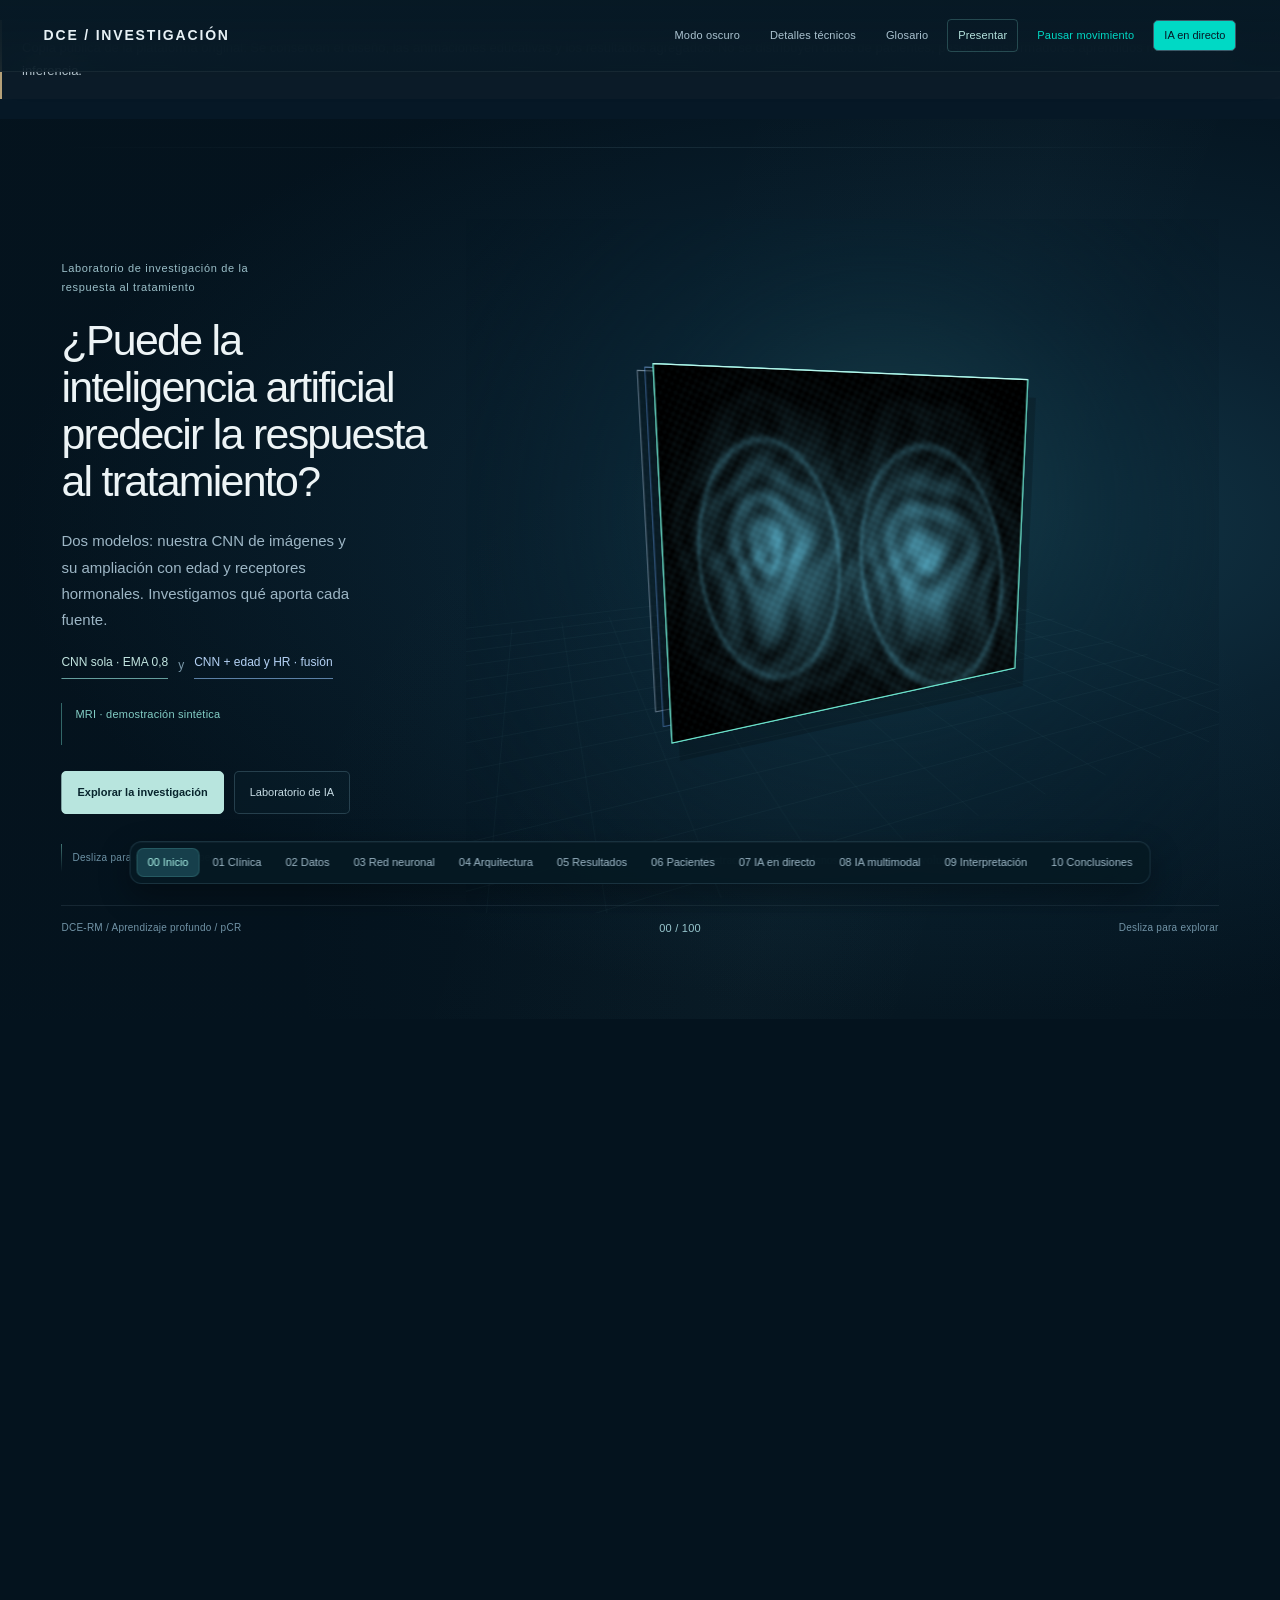
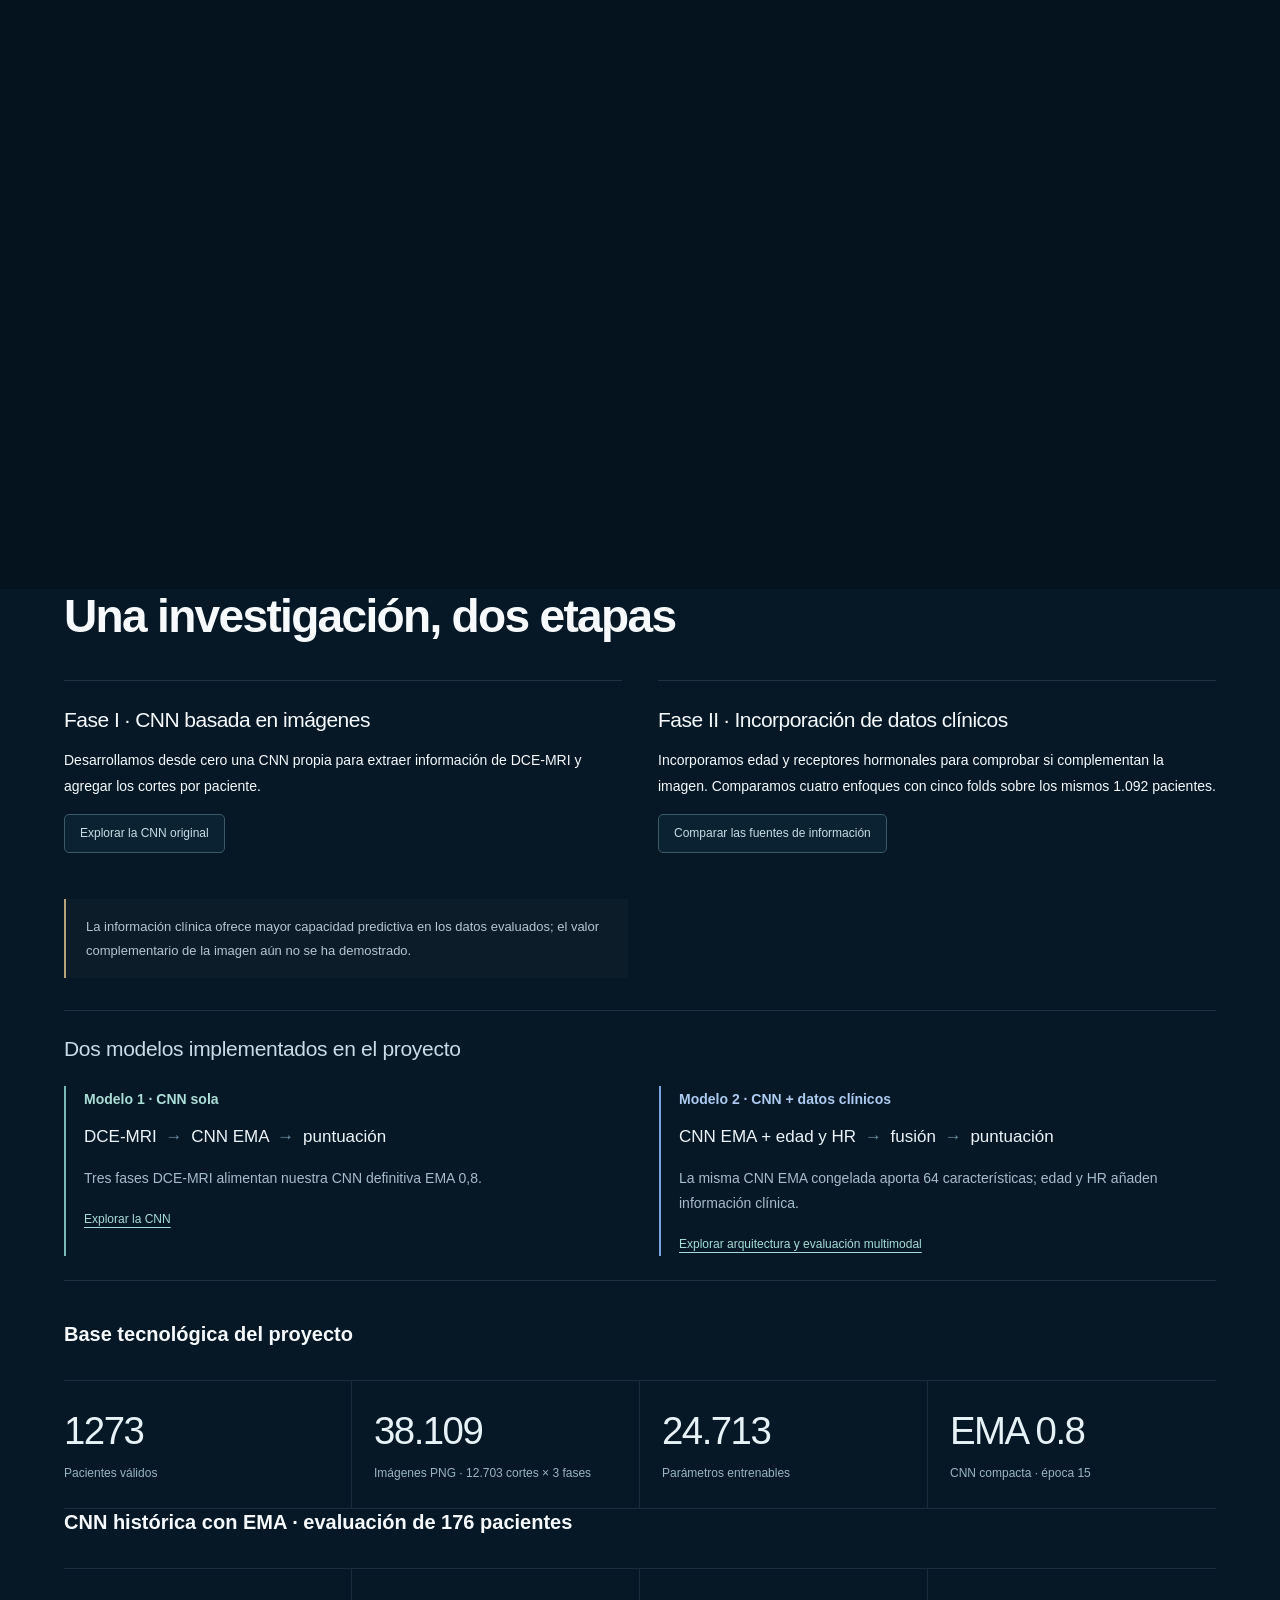
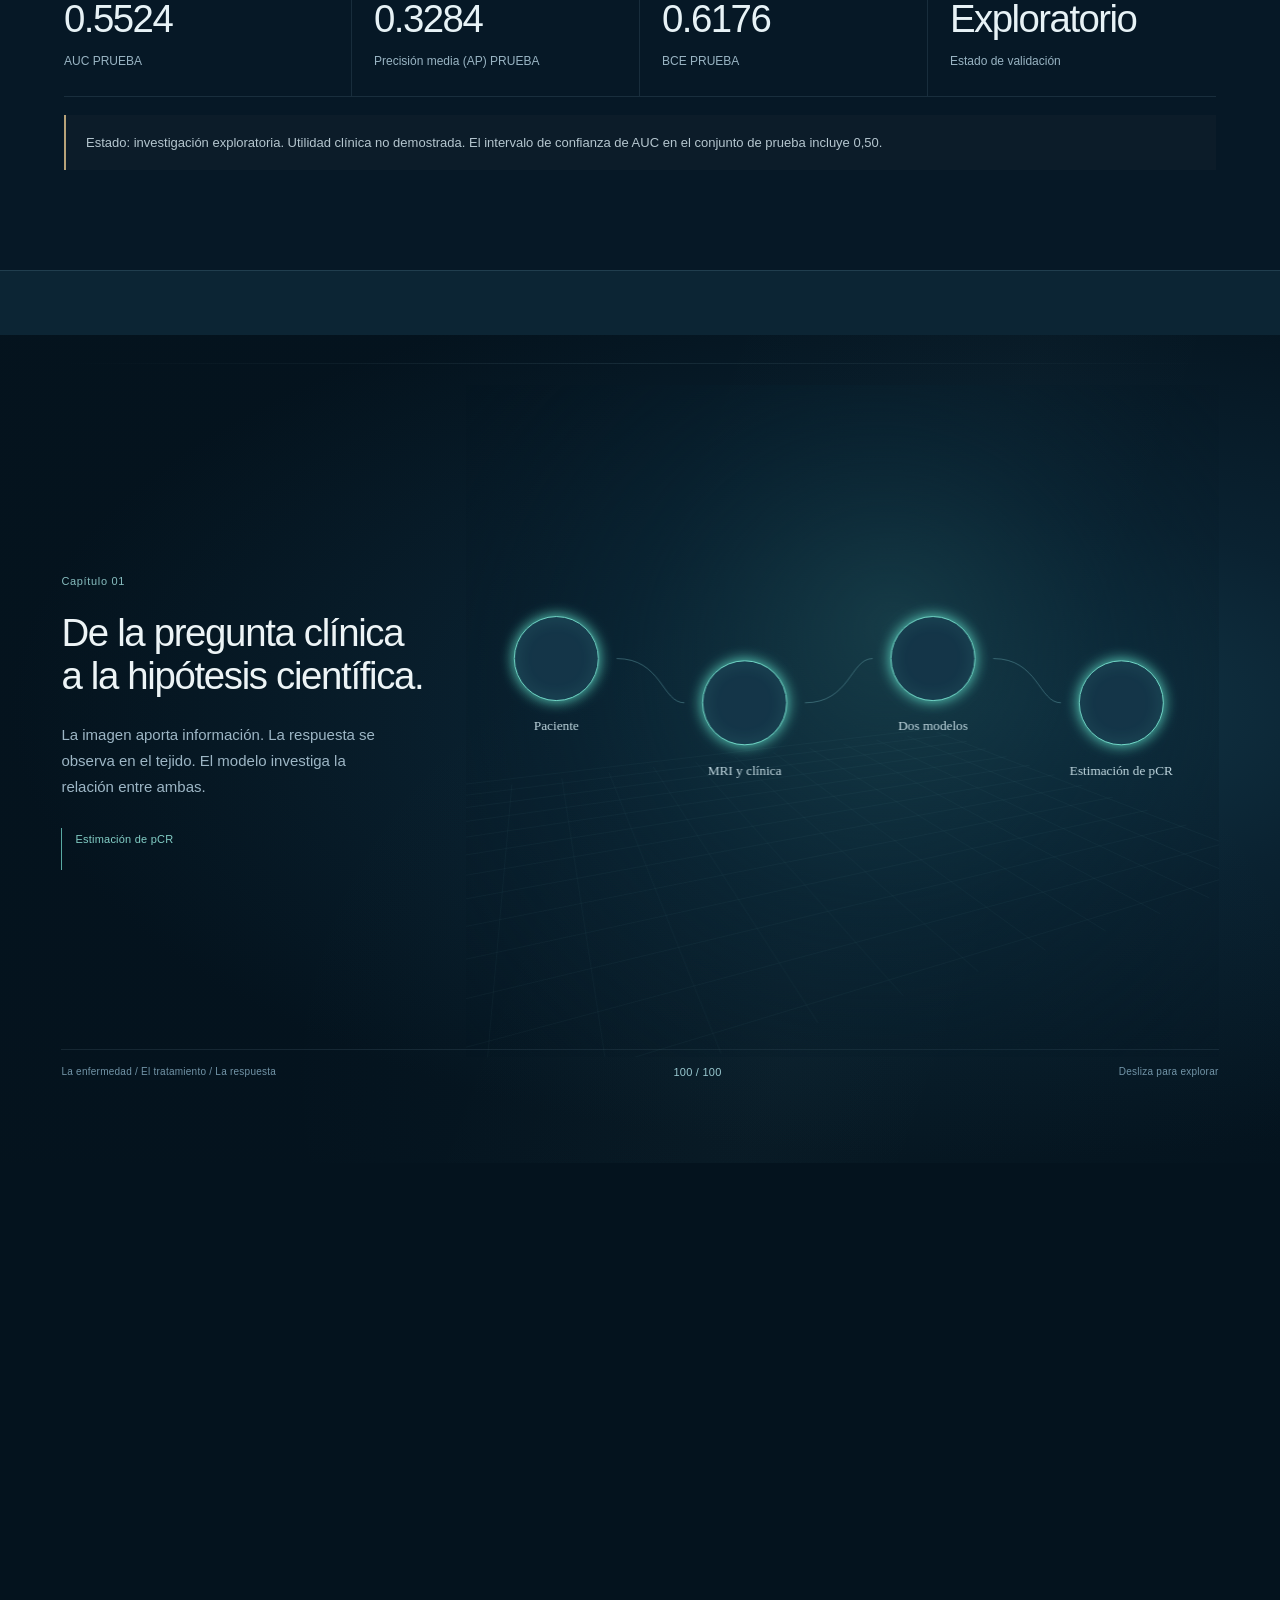
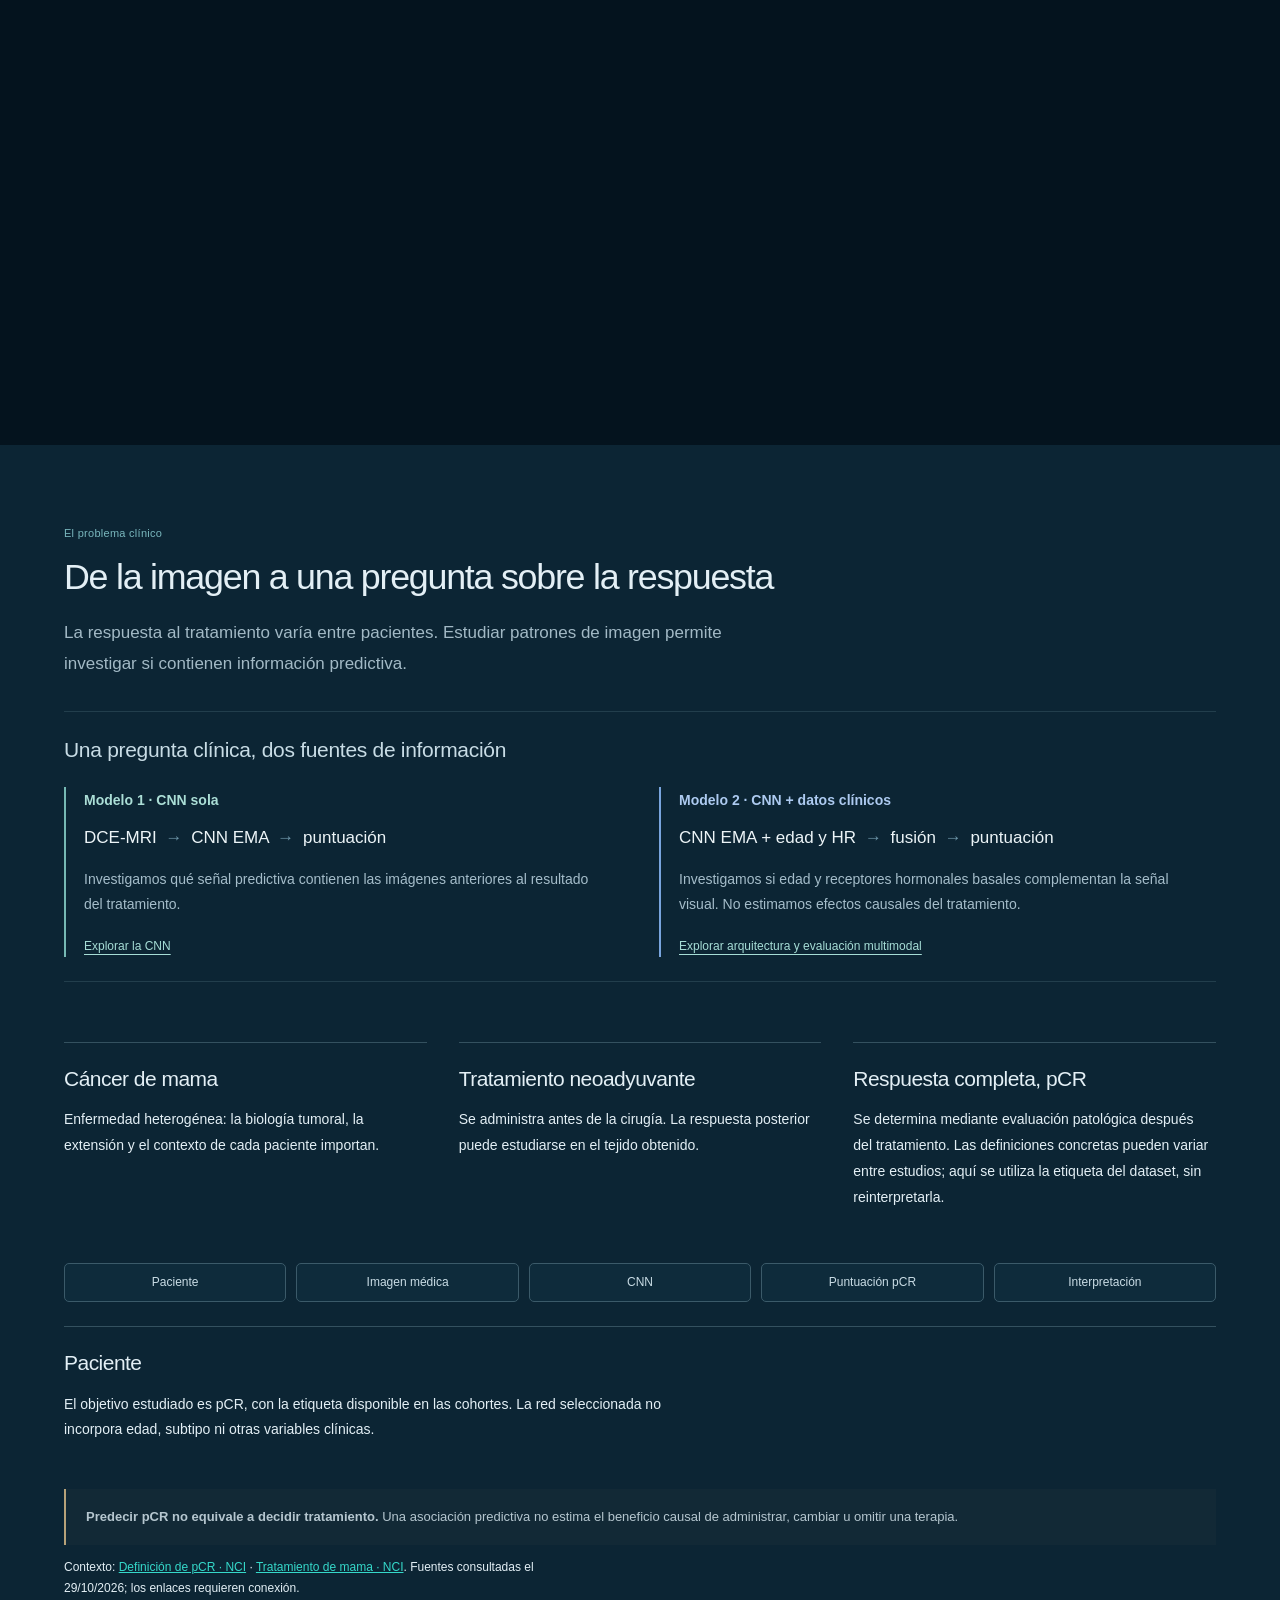
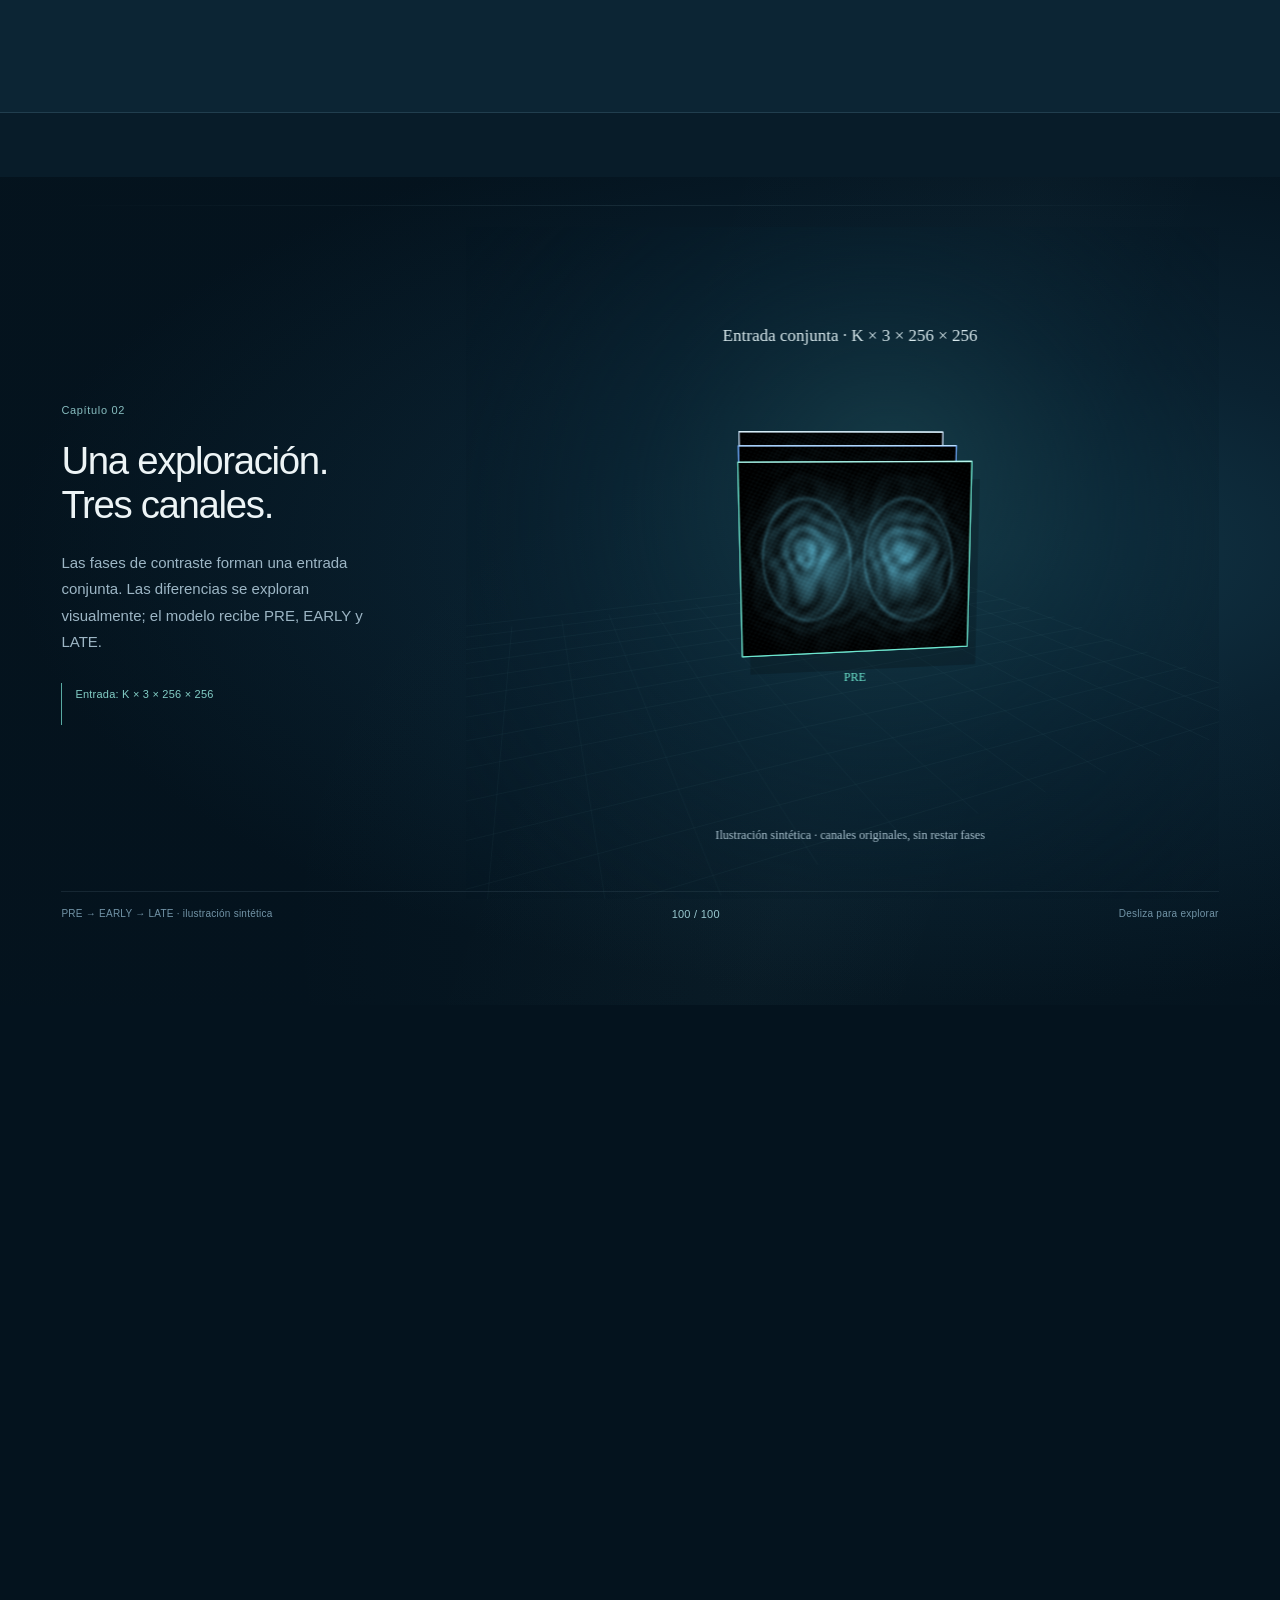
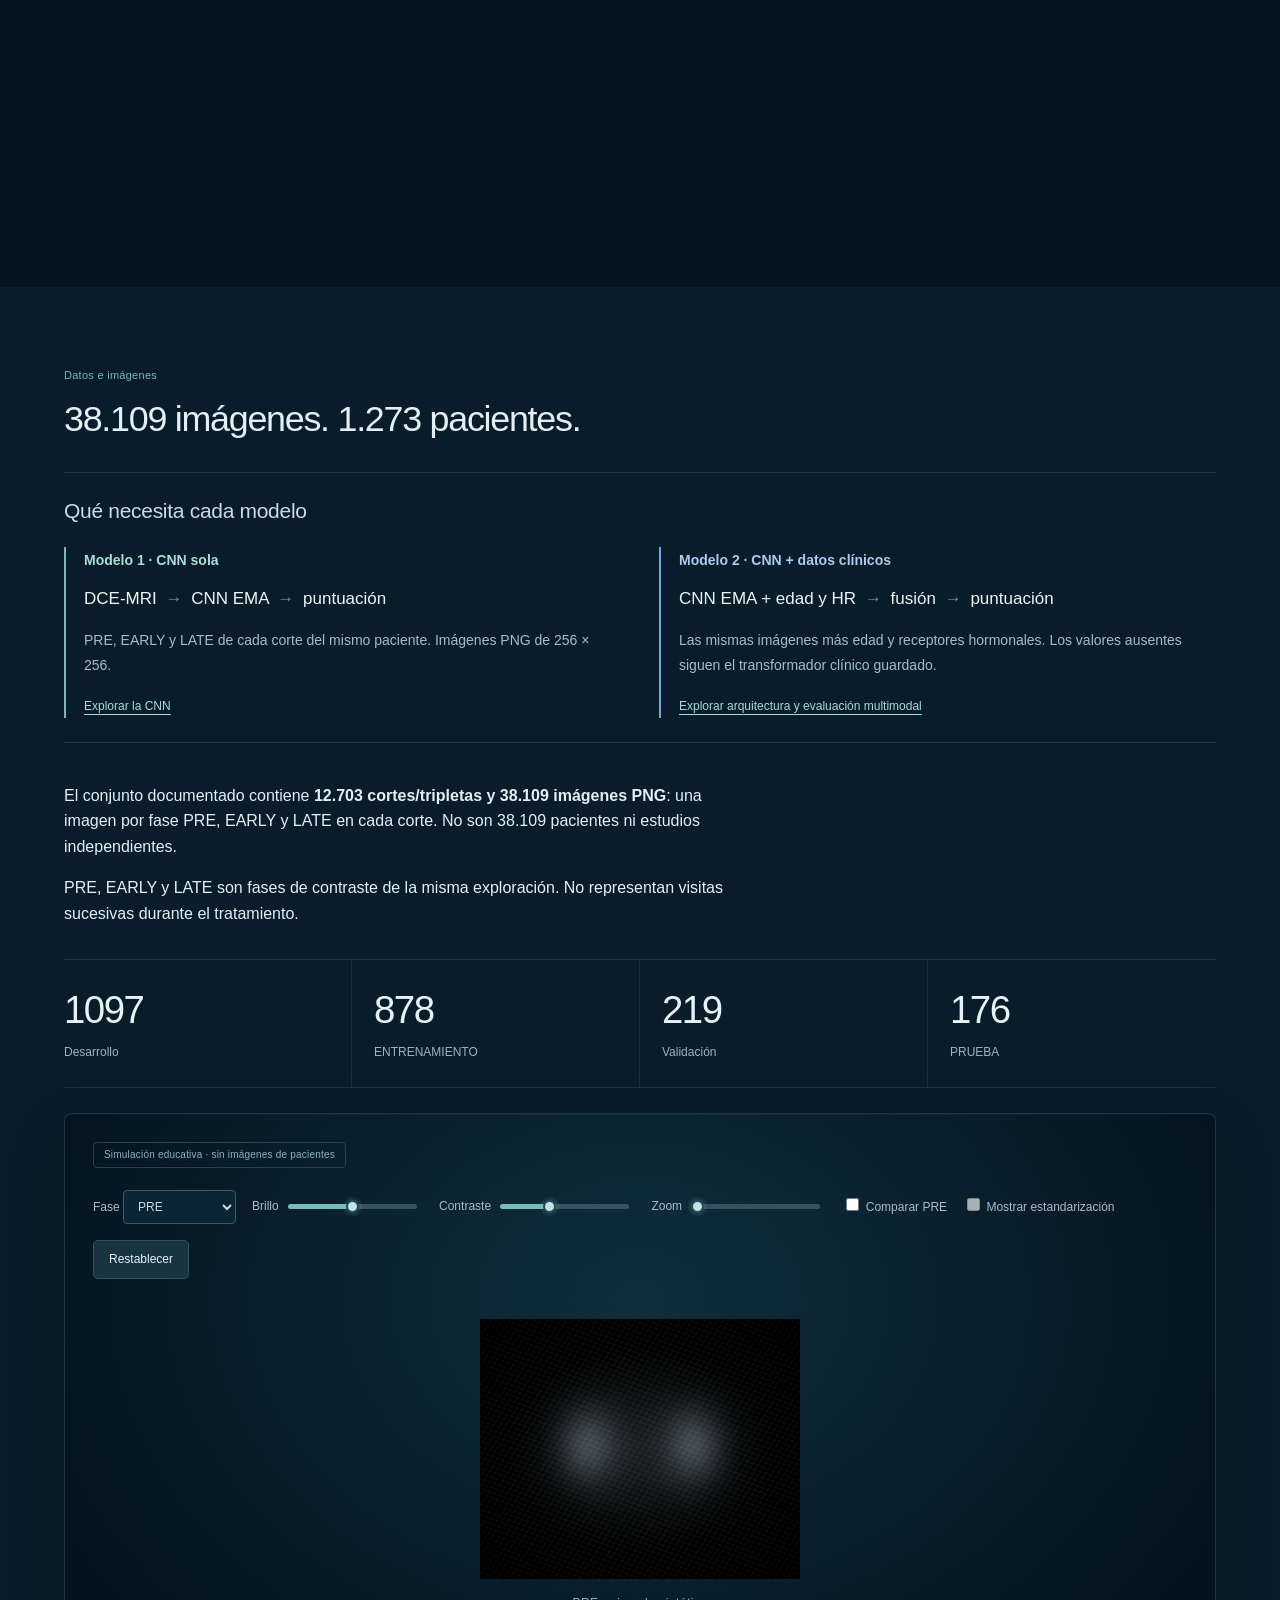
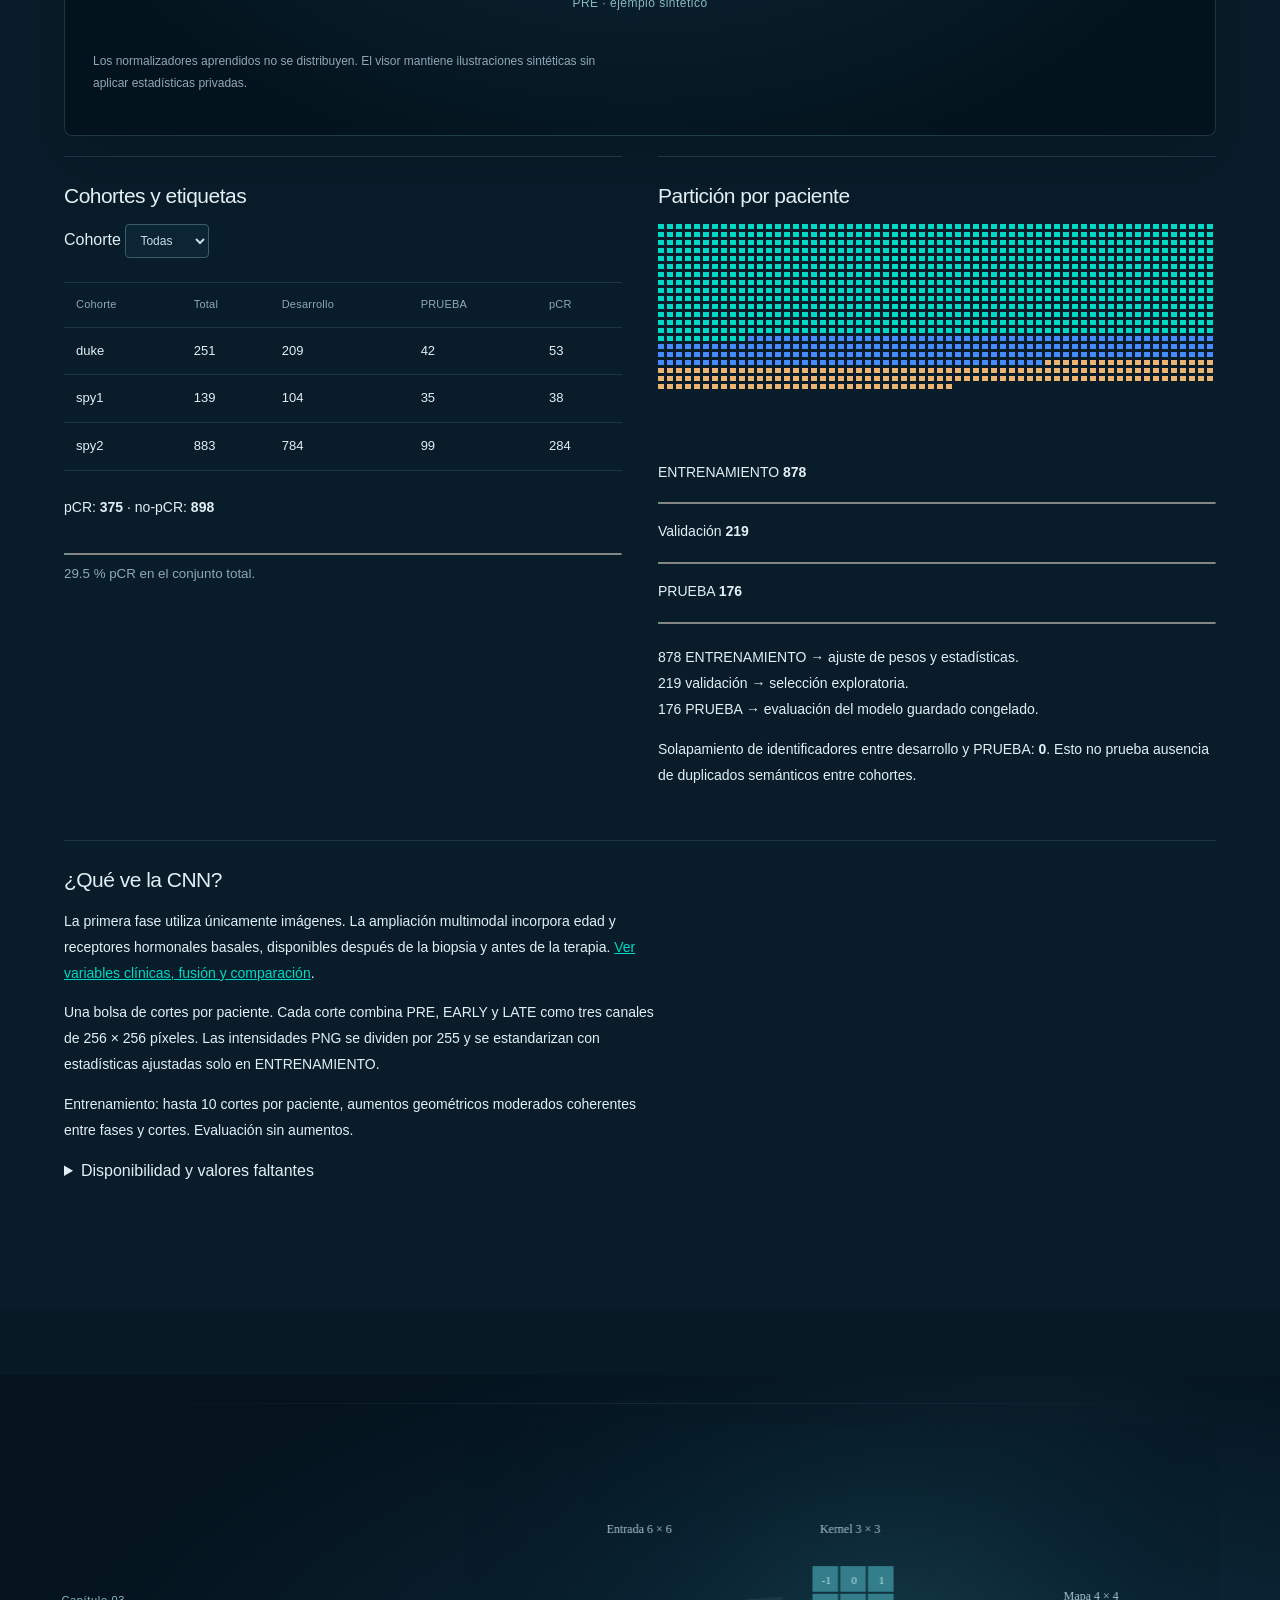
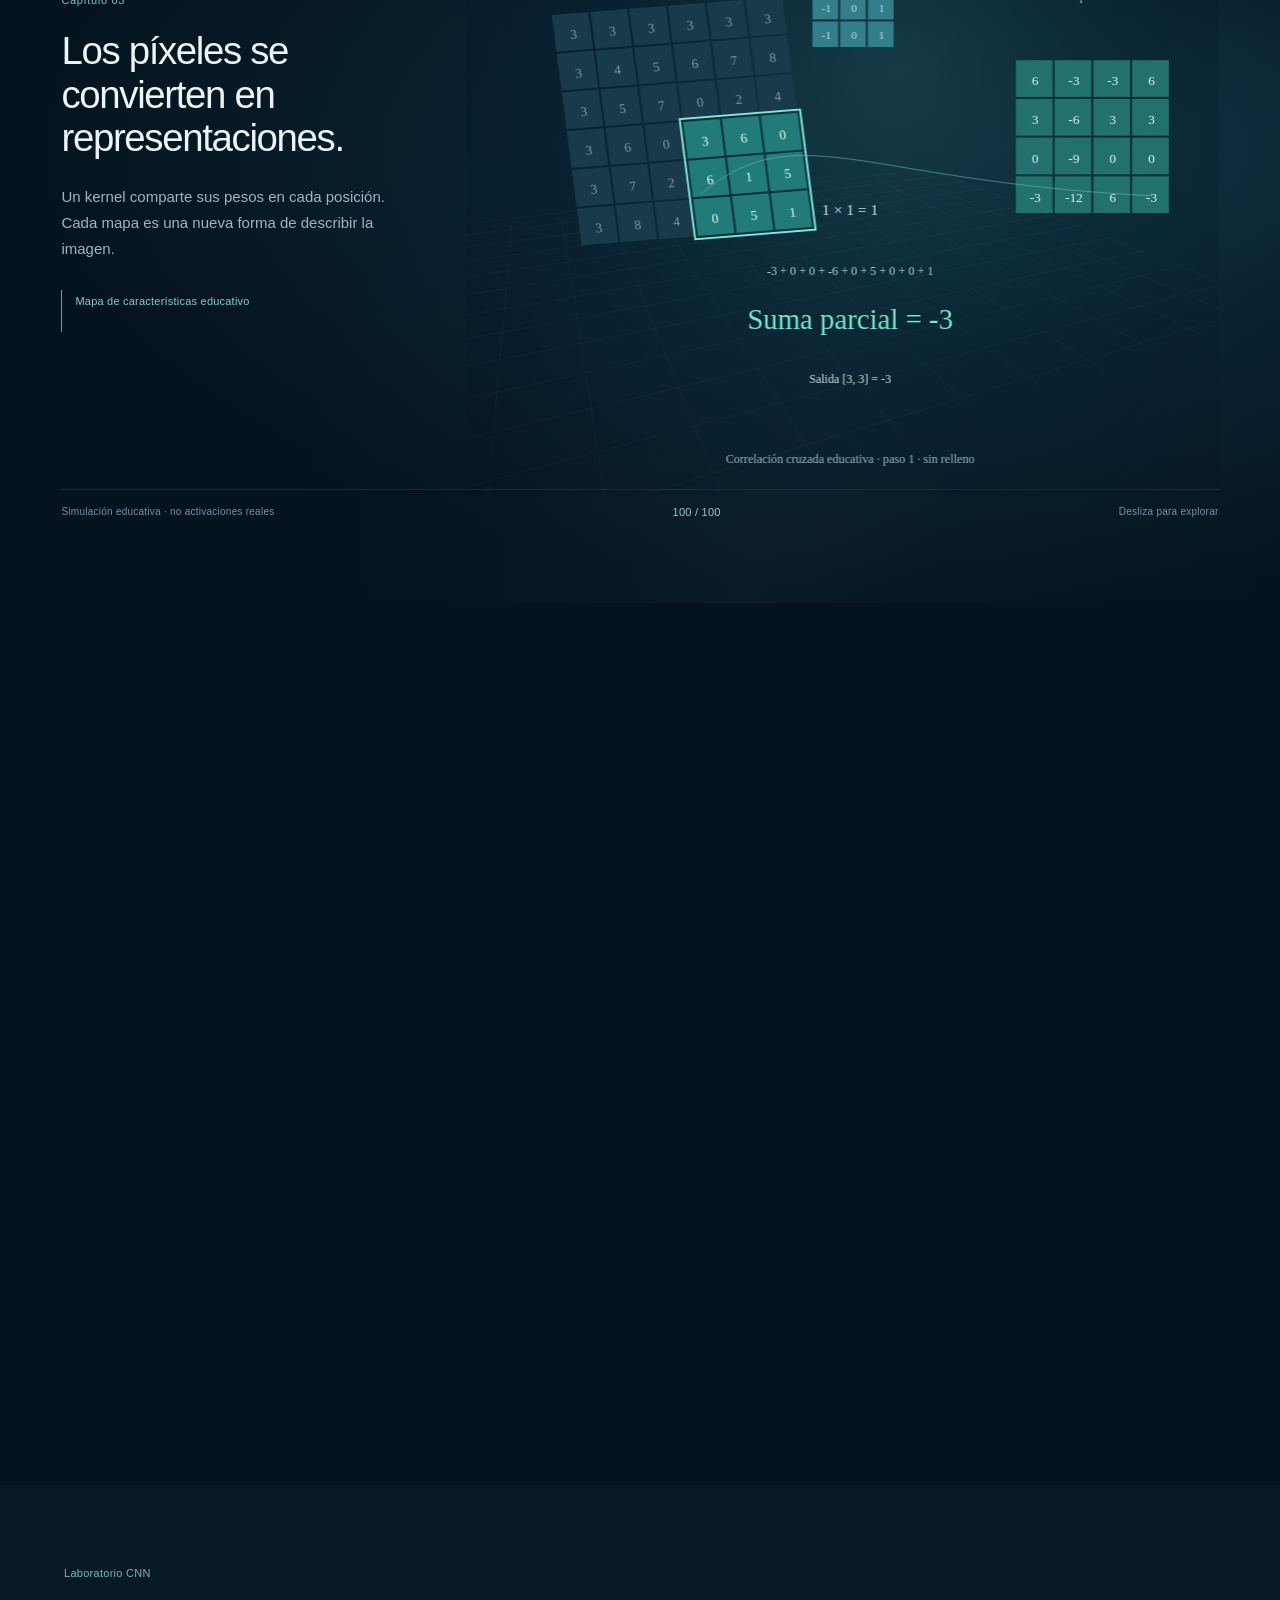
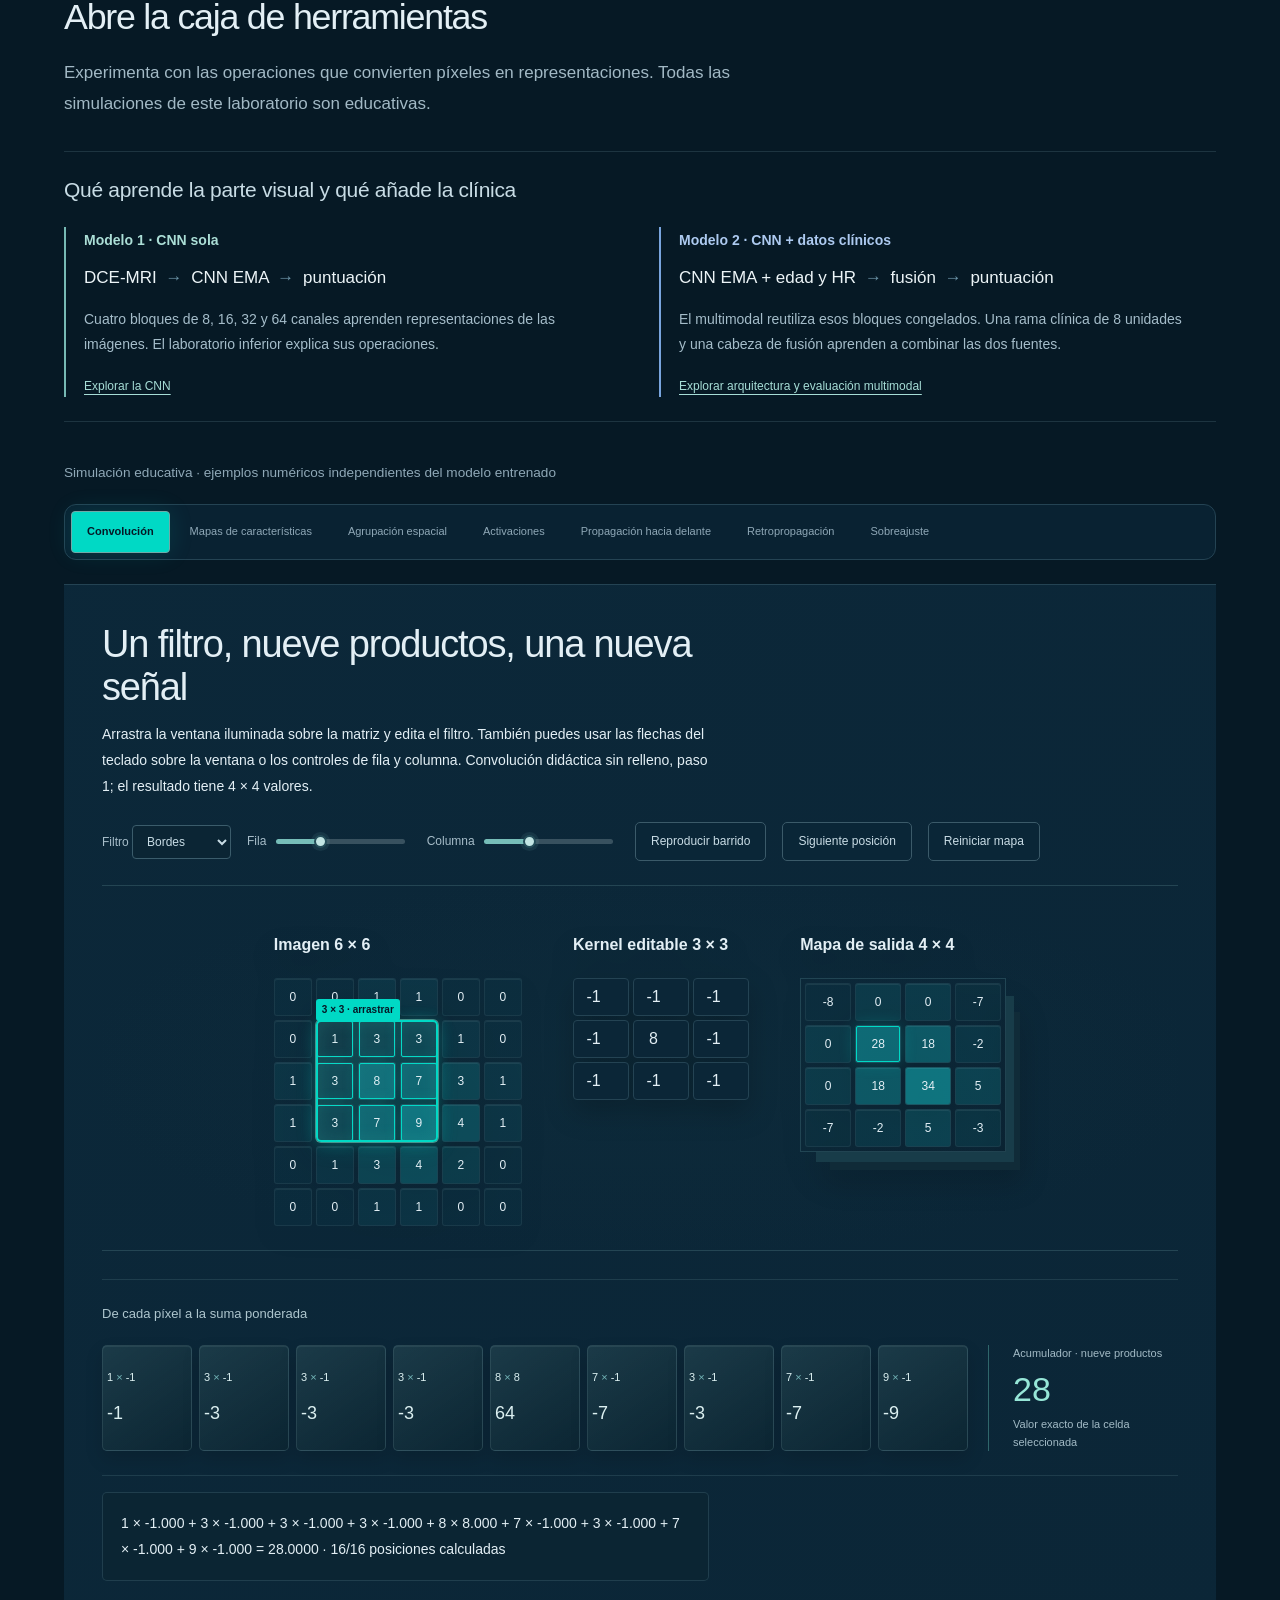
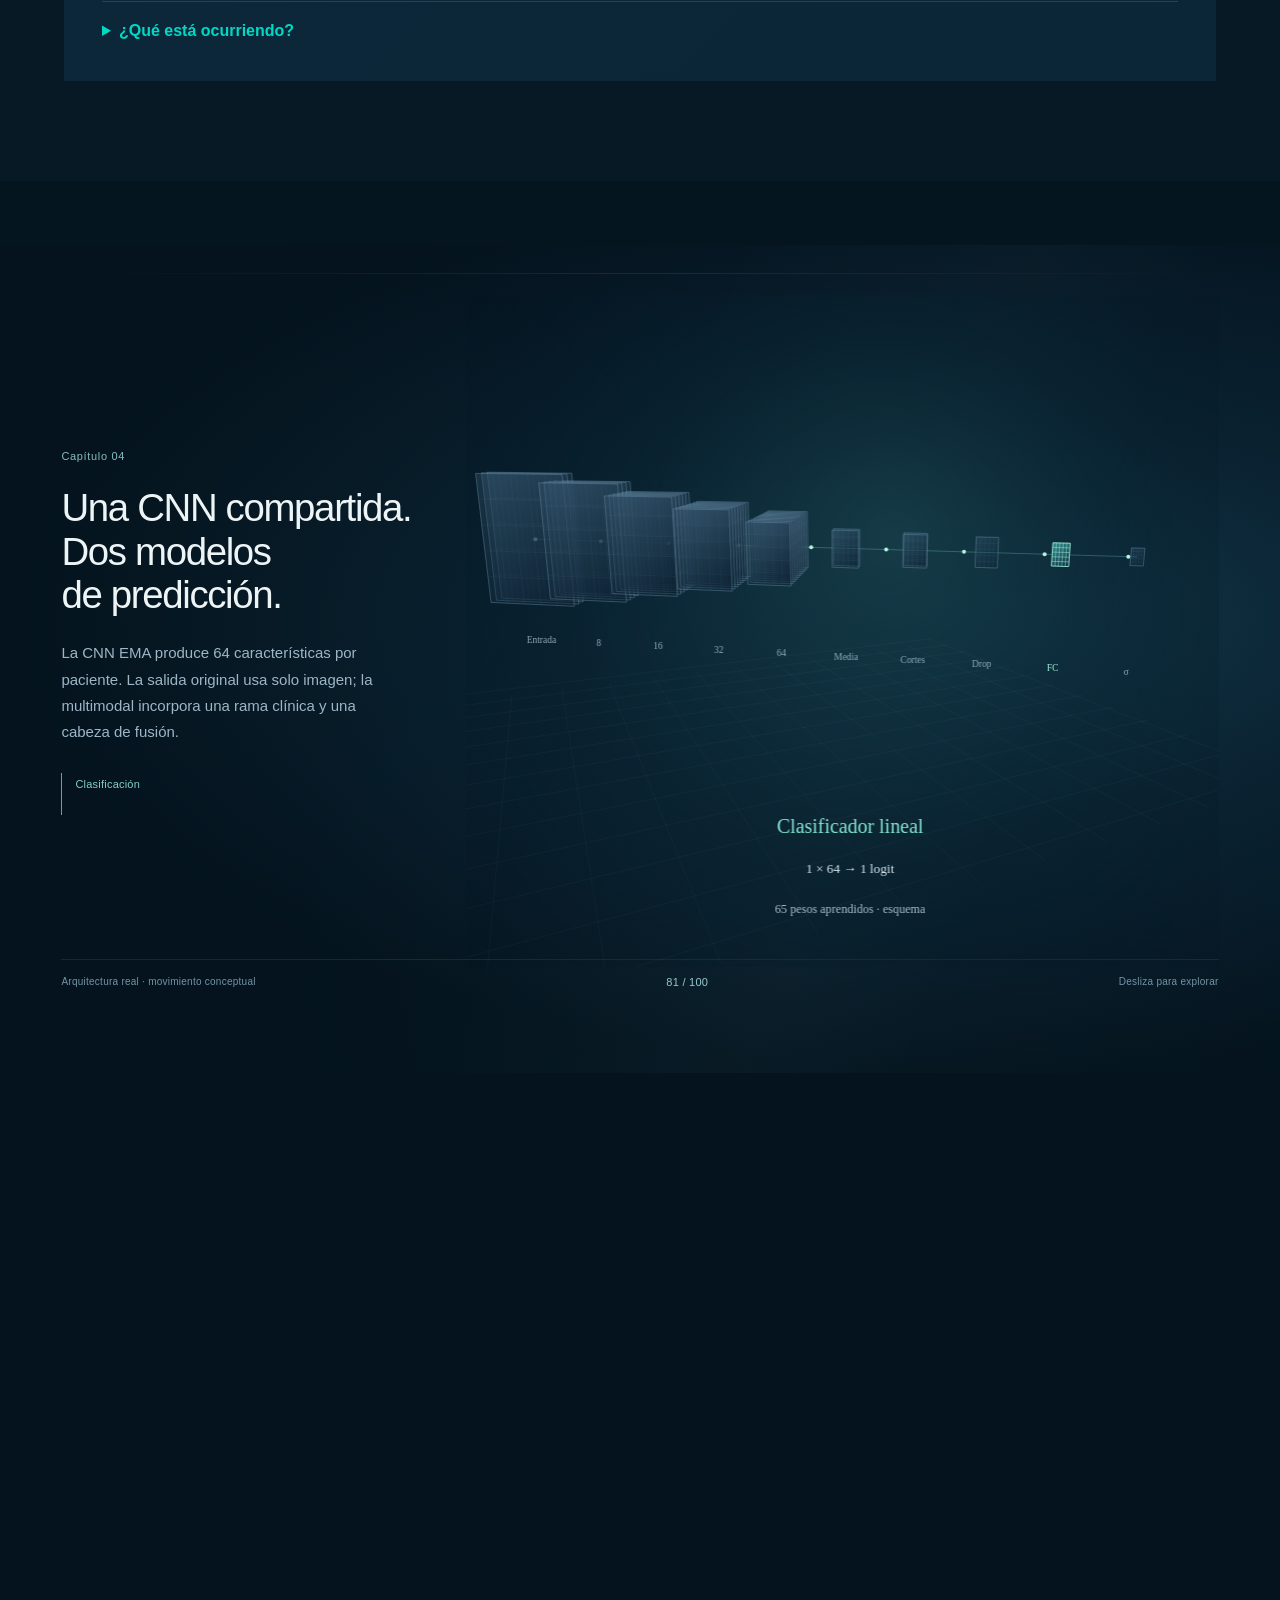
==== web/index.html @ 06f3aa2e "Publish reviewed DCE-MRI research and faithful GitHub Pages site Add the compact patient-level CNN, " ====
<!doctype html><html lang="es"><head><meta charset="utf-8"><meta name="viewport" content="width=device-width, initial-scale=1"><link rel="icon" href="data:image/svg+xml,%3Csvg xmlns=%22http://www.w3.org/2000/svg%22/%3E"><title>DCE · Laboratorio de respuesta al tratamiento</title><style>
:root{--ink:#133b4b;--muted:#607984;--line:#dae5e9;--teal:#008b87;--surface:#fff;--bg:#f2f6f8;--amber:#9b6417;--red:#b34d45}*{box-sizing:border-box}html{scroll-behavior:smooth}body{margin:0;background:var(--bg);color:var(--ink);font:16px/1.6 'Segoe UI',Arial,sans-serif}body.dark{--ink:#dfeef1;--muted:#a3bac3;--line:#2c4b58;--surface:#142e3a;--bg:#0d222c;--teal:#4acbc3;--amber:#edbc6a;--red:#f19789}button,input,select{font:inherit}button,select{cursor:pointer}button,.button{background:var(--surface);border:1px solid var(--line);border-radius:7px;color:var(--ink);padding:9px 15px;text-decoration:none;display:inline-block}button:hover,.button:hover{border-color:var(--teal);color:var(--teal)}button.primary,.primary{background:var(--ink);color:var(--surface)}:focus-visible{outline:3px solid var(--teal);outline-offset:4px}aside{position:fixed;inset:0 auto 0 0;width:234px;background:var(--surface);border-right:1px solid var(--line);padding:30px 20px;z-index:10;display:flex;flex-direction:column}.brand{font-size:22px;font-weight:750;letter-spacing:-1px}.brand span{color:var(--teal)}.brand small{font-size:11px;display:block;font-weight:500;letter-spacing:2px;color:var(--muted)}nav{margin-top:38px;display:grid;gap:5px}nav a{color:var(--muted);text-decoration:none;font-size:14px;padding:9px 12px;border-radius:6px}nav a.active{color:var(--teal);background:color-mix(in srgb,var(--teal) 9%,transparent);font-weight:650}aside footer{margin-top:auto;font-size:12px;color:var(--muted)}main{margin-left:234px;padding:0 5vw 80px;max-width:1800px}.topbar{height:76px;display:flex;align-items:center;justify-content:space-between;border-bottom:1px solid var(--line);gap:12px}.topbar small{color:var(--muted)}.tools{display:flex;gap:7px;align-items:center;flex-wrap:wrap}.tools button{font-size:12px;padding:7px 11px}section{scroll-margin-top:25px;padding:70px 0;border-bottom:1px solid var(--line)}h1{font-size:clamp(36px,4.5vw,68px);line-height:1.08;letter-spacing:-2.8px;max-width:860px;margin:18px 0 24px;font-weight:650}h2{font-size:clamp(28px,3vw,42px);line-height:1.2;letter-spacing:-1.2px;margin:0 0 16px}h3{font-size:20px;line-height:1.35;margin:0 0 14px}p{max-width:78ch}.lead{font-size:19px;color:var(--muted);max-width:720px}.tag{display:inline-block;padding:3px 9px;border:1px solid var(--line);border-radius:4px;font-size:12px;color:var(--teal)}.grid2{display:grid;grid-template-columns:1fr 1fr;gap:24px}.grid3{display:grid;grid-template-columns:repeat(3,1fr);gap:20px}.card{background:var(--surface);border:1px solid var(--line);border-radius:12px;padding:25px;margin-top:20px;min-width:0}.card p:last-child{margin-bottom:0}.stats{display:grid;grid-template-columns:repeat(4,1fr);border-top:1px solid var(--line);border-bottom:1px solid var(--line);margin-top:30px}.stat{padding:25px 15px;border-right:1px solid var(--line)}.stat:last-child{border:0}.stat b{display:block;font-size:30px;font-weight:600;letter-spacing:-1px}.stat span,small,.muted{color:var(--muted)}.notice{border-left:3px solid var(--amber);padding:12px 18px;background:color-mix(in srgb,var(--amber) 7%,var(--surface));font-size:14px;margin-top:18px}.controls{display:flex;gap:14px;align-items:center;flex-wrap:wrap;margin:16px 0}.controls label{font-size:13px;color:var(--muted)}input[type=range]{accent-color:var(--teal);max-width:100%}select{background:var(--surface);border:1px solid var(--line);color:var(--ink);padding:7px;border-radius:5px;max-width:100%}svg{max-width:100%;height:auto}svg text{fill:var(--muted);font:12px 'Segoe UI',sans-serif}.chart{position:relative;width:100%;min-height:280px}.chart svg{width:100%;display:block}.chart-tip{font-size:13px;color:var(--teal);min-height:25px}.legend{font-size:13px;color:var(--muted)}.dot{display:inline-block;width:9px;height:9px;border-radius:50%;margin-right:5px}.radiology{background:#0c202b;border-radius:12px;padding:24px;color:#c6d7de;margin-top:25px;overflow:hidden}.scan-area{display:flex;justify-content:center;gap:18px;overflow:hidden;min-height:250px}.scan-area canvas{width:min(100%,340px);height:auto;object-fit:contain;image-rendering:auto}.scan-area figure{margin:0;min-width:0;text-align:center}.scan-area figcaption{font-size:12px;padding:8px}.radiology select,.radiology button{background:#173440;color:#e6f1f3;border-color:#335361}.radiology label{color:#c6d7de}.pipeline{display:flex;gap:10px;flex-wrap:wrap;margin:24px 0}.pipeline button{flex:1;min-width:100px}.architecture{display:flex;gap:12px;overflow:auto;padding-bottom:15px}.tensor{min-width:158px;position:relative}.tensor:before{content:'';display:block;width:55px;height:65px;transform:skewY(-10deg);border:1px solid var(--teal);background:color-mix(in srgb,var(--teal) 15%,transparent);box-shadow:7px -5px 0 color-mix(in srgb,var(--teal) 20%,transparent);margin:14px auto}.tensor summary{cursor:pointer;font-weight:600}.technical{display:none;font:14px/1.6 Consolas,monospace;background:var(--bg);padding:14px;white-space:pre-wrap}.show-tech .technical{display:block}table{width:100%;border-collapse:collapse;font-size:14px}td,th{text-align:left;padding:10px;border-bottom:1px solid var(--line)}.table-wrap{overflow:auto}.matrix{display:grid;grid-template-columns:1fr 1fr;gap:8px}.matrix div{padding:17px;background:var(--bg);border-radius:6px;font-size:13px}.matrix b{display:block;font-size:28px}.matrix .error{background:color-mix(in srgb,var(--red) 10%,var(--surface))}progress{width:100%;height:4px;accent-color:var(--teal)}.patient-score{font-size:58px;letter-spacing:-2px;line-height:1.2}.patient-list{max-height:280px;overflow:auto}.patient-list button{display:block;width:100%;text-align:left;border:0;border-bottom:1px solid var(--line);border-radius:0}.patient-list button[aria-pressed=true]{background:var(--bg);color:var(--teal)}.steps{display:flex;gap:12px;flex-wrap:wrap}.steps div{flex:1;min-width:130px;border-top:3px solid var(--teal);padding-top:12px}.steps small{display:block}dialog{border:1px solid var(--line);border-radius:14px;max-width:650px;width:90%;background:var(--surface);color:var(--ink);padding:30px}dialog::backdrop{background:#071d2b99}.tourbar{position:fixed;bottom:20px;left:50%;transform:translateX(-35%);z-index:20;background:var(--surface);padding:10px;border:1px solid var(--line);border-radius:12px;box-shadow:0 8px 40px #15344422;display:none;align-items:center;gap:14px}.presenting .tourbar{display:flex}.presenting aside{display:none}.presenting main{margin-left:0}.presenting section{font-size:18px;min-height:80vh}.hidden{display:none!important}a{color:var(--teal)}.section-kicker{color:var(--teal);font-size:14px;margin-bottom:12px}.flow-art{display:grid;grid-template-columns:1.2fr 1fr .8fr;align-items:center;gap:22px;margin:35px 0;background:var(--surface);border:1px solid var(--line);border-radius:15px;padding:25px}.skip{position:absolute;left:-9999px}.skip:focus{left:250px;top:10px;z-index:99;background:var(--surface);padding:12px}.flow-art canvas{display:block;width:100%;max-width:250px;background:#0c202b;border-radius:8px}.flow-layers{display:flex;gap:10px;align-items:center;justify-content:center;height:170px}.flow-layers i{display:block;width:24px;height:110px;background:#029b9730;border:1px solid var(--teal);transform:skewY(-12deg)}.flow-layers i:nth-child(2){height:90px}.flow-layers i:nth-child(3){height:70px}.flow-layers i:nth-child(4){height:50px}.hero-readout{border-left:1px solid var(--line);padding-left:25px}.hero-readout b{font-size:40px;display:block}.hero-readout p{font-size:13px;color:var(--muted)}.explain{font-size:12px;padding:5px 9px;margin-top:8px}.sources{font-size:13px}.read-progress{position:fixed;top:0;left:234px;right:0;height:3px;z-index:50;background:var(--line)}.read-progress span{display:block;height:3px;background:var(--teal);width:0}.badge-amber{color:var(--amber)}@media(max-width:1050px){aside{width:185px;padding:20px 10px}main{margin-left:185px;padding:0 3vw 80px}.read-progress{left:185px}.grid3{grid-template-columns:1fr 1fr}.flow-art{gap:10px;padding:16px}h1{letter-spacing:-1.5px}}@media(max-width:720px){aside{position:sticky;top:0;width:100%;height:auto;padding:10px 15px;border-bottom:1px solid var(--line)}.brand{font-size:18px}.brand small,aside footer{display:none}nav{display:flex;overflow:auto;margin-top:5px;gap:0}nav a{white-space:nowrap;font-size:12px;padding:7px}main{margin:0;padding:0 18px 60px}.topbar{height:auto;padding:14px 0;align-items:start}.topbar>small{display:none}.grid2,.grid3{grid-template-columns:1fr}.stats{grid-template-columns:1fr 1fr}.stat b{font-size:25px}.flow-art{grid-template-columns:1fr 1fr}.hero-readout{grid-column:1/-1;border-left:0;border-top:1px solid var(--line);padding:12px 0}.hero-readout b{font-size:28px}section{padding:45px 0;scroll-margin-top:110px}h1{font-size:37px}.card{padding:19px}.read-progress{left:0}.tourbar{left:10px;right:10px;transform:none;justify-content:center}.scan-area{min-height:150px}.flow-layers{height:130px}}@media(prefers-reduced-motion:reduce){html{scroll-behavior:auto}*,*:before,*:after{animation:none!important;transition:none!important}}
</style><style>/* DCE / INVESTIGACIÓN — cinematic chapter system */
:root{--night:#061826;--petrol:#103448;--cyan:#00d9c5;--electric:#438bff;--ink:#103448;--muted:#607d8e;--surface:#f6fafc;--bg:#eaf1f5;--line:#d1dfe7}body{background:#061826}aside{display:none}main{margin:0;max-width:none;padding:0}.topbar{position:fixed;inset:0 0 auto;height:72px;background:#061826ed;color:#f6fafc;border-bottom:1px solid #ffffff18;z-index:100;padding:0 3vw;backdrop-filter:blur(14px)}.topbar>small{display:none}.topbar:before{content:'DCE / INVESTIGACIÓN';font-size:18px;font-weight:700;letter-spacing:1px}.topbar .tools{margin-left:auto}.topbar button{background:transparent;color:#bcd1de;border-color:#ffffff20}.read-progress{left:0;top:71px;background:transparent}.read-progress span{background:#00d9c5}.chapter-nav{position:fixed;bottom:20px;left:50%;transform:translateX(-50%);z-index:80;background:#061826ec;border:1px solid #ffffff25;border-radius:40px;padding:8px 14px;display:flex;gap:5px;backdrop-filter:blur(12px)}.chapter-nav a{padding:5px 9px;color:#adc5d2;font-size:11px;text-decoration:none;border-radius:20px}.chapter-nav a.active{background:#00d9c5;color:#061826}.chapter-nav a:hover{color:white}.chapter-name{font-size:12px;color:#8fa8b7;margin:0 20px}main>section{padding:90px max(5vw,calc((100vw - 1320px)/2));border:0;background:#f6fafc;position:relative;scroll-margin-top:72px}main>section h2{font-weight:600;font-size:clamp(30px,3.6vw,54px);letter-spacing:-1.7px;max-width:900px}.card{border-radius:4px;box-shadow:none;background:transparent;border:0;border-top:1px solid var(--line);padding:28px 0}.grid2,.grid3{gap:40px}.stats{border-top:1px solid var(--line);margin-top:32px}.stat{padding:24px 18px}.stat b{font-size:36px}.tag{border-radius:30px;font-size:11px;letter-spacing:.8px}.section-kicker{font-size:12px;letter-spacing:2px;margin-bottom:20px}.lead{font-size:20px}.notice{border-radius:0}.flow-art{display:none}#overview{background:#061826;color:#f6fafc;padding-top:0;--line:#274452;--muted:#8fa8b7;--ink:#f6fafc;--surface:#0c2535}#overview>.tag,#overview>h1,#overview>.lead,#overview>.button{display:none}#overview>p{display:none}#overview>.stats,#overview>.notice{position:relative;max-width:1320px;margin-left:auto;margin-right:auto}#dataset,#cnn,#architecture,#patients,#live{background:#061826;color:#e3eff5;--ink:#e3eff5;--muted:#8fa8b7;--line:#244353;--surface:#0b2637;--bg:#103448;--teal:#00d9c5}#dataset{background:#0a2130}#cnn{background:#081c2b}#architecture{background:#061826}#conclusions{background:#061826;color:#f6fafc;--ink:#f6fafc;--muted:#8fa8b7;--line:#244353;--surface:#0b2637;--bg:#103448;--teal:#00d9c5}.radiology{border:1px solid #244353;background:#04131e;box-shadow:0 20px 70px #0005}.scan-area canvas{touch-action:none;cursor:grab}.scan-area canvas:active{cursor:grabbing}.chart{background:color-mix(in srgb,var(--surface) 90%,transparent);padding:10px}.chart svg circle{transition:r .2s}.chart svg circle:hover{r:6}.architecture{border-top:1px solid var(--line);margin-top:35px}.tensor{min-width:185px}.tensor:before{display:none}.cinematic-scene{height:180vh;position:relative;margin:0 -5vw;background:#061826;overflow:clip;--scene-progress:0}.cinematic-scene .scene-pin{position:sticky;top:72px;height:calc(100vh - 72px);min-height:530px;max-height:1100px;overflow:hidden;display:grid;grid-template-columns:40% 60%;align-items:center;padding:4vw 7vw;background:radial-gradient(ellipse at 70% 50%,#143e50 0%,#061826 65%)}.scene-copy{z-index:2;max-width:480px;position:relative}.scene-copy .overline{color:#00d9c5;letter-spacing:3px;font-size:11px}.scene-copy h2{font-size:clamp(30px,3.5vw,54px)!important;color:#f6fafc;line-height:1.1;letter-spacing:-1.5px}.scene-copy p{color:#8fa8b7;font-size:16px}.scene-copy .phase-label{font:12px Consolas,monospace;color:#00d9c5;margin-top:22px}.scene-canvas{width:100%;height:80%;min-height:420px;display:block;position:relative}.scene-meta{position:absolute;bottom:32px;left:7vw;right:7vw;display:flex;justify-content:space-between;color:#8fa8b7;font-size:11px;border-top:1px solid #ffffff16;padding-top:14px}.scene-counter{font-family:Consolas,monospace;color:#00d9c5}.opening.cinematic-scene{height:220vh;margin-top:0}.opening .scene-pin{top:0;height:100vh;padding-top:110px;grid-template-columns:43% 57%}.opening h2{font-size:clamp(36px,4.1vw,62px)!important}.scene-actions{display:flex;gap:12px;flex-wrap:wrap;margin-top:25px}.scene-actions a{font-size:12px;border:1px solid #426070;color:#e3eff5;padding:10px 18px;border-radius:30px;text-decoration:none}.scene-actions a:first-child{color:#061826;background:#00d9c5;border-color:#00d9c5}.scroll-cue{margin-top:30px;font-size:11px;color:#8fa8b7;display:flex;gap:10px;align-items:center}.scroll-cue:before{content:'';width:1px;height:35px;background:linear-gradient(#00d9c5,transparent)}.engine-workbench{border:1px solid #244353;background:#071b28;margin-top:30px;padding:22px;border-radius:8px}.engine-canvas{width:100%;height:400px;touch-action:none;cursor:grab}.engine-info{display:grid;grid-template-columns:1fr 2fr;gap:30px;border-top:1px solid #244353;padding-top:20px}.engine-info h3{color:#00d9c5}.engine-controls{display:flex;flex-wrap:wrap;gap:16px;font-size:12px}.engine-controls label{display:flex;gap:8px;align-items:center}.evidence-button{font-size:11px;border:1px solid var(--line);border-radius:25px;padding:5px 12px;margin:7px}.reveal{opacity:1}.cinematic-pause{color:#00d9c5!important}.patient-nodes{width:100%;height:280px}.clinical-strip{display:flex;gap:5px;border-bottom:1px solid var(--line);padding:20px 0}.clinical-strip div{flex:1;padding:15px;transition:background .2s}.clinical-strip .lit{background:#00d9c522}.end-message{font-size:clamp(30px,5vw,70px);line-height:1.15;color:white;letter-spacing:-2px;max-width:1000px;margin:80px 0 40px}.tourbar{transform:translateX(-50%);bottom:75px}.presenting .topbar{display:flex}.presenting main>section{min-height:auto}.dark #clinical,.dark #evaluation,.dark #interpretation{background:#0b2534;color:#e3eff5;--ink:#e3eff5;--muted:#8fa8b7;--line:#244353;--surface:#0b2637;--bg:#103448;--teal:#00d9c5}.lab-tabs{position:sticky;top:82px;background:#081c2bf5;z-index:5;padding:12px 0}.lab-flow>div{transition:transform .35s,background .35s}.lab-flow>div.active{transform:translateY(-12px);box-shadow:0 0 25px #00d9c533}button,.button{transition:background .2s,transform .2s,border-color .2s}button:active{transform:scale(.98)}.technical{border-left:2px solid var(--teal)}.cinematic-scene[data-kind=conclusion]{height:140vh}.score-histogram{width:100%;height:280px}.mini-chip{display:inline-block;padding:4px 9px;margin:4px;border:1px solid var(--line);font-size:12px}.view-caption{font-size:12px;color:#8fa8b7}.engine-selection{display:flex;flex-wrap:wrap;gap:6px}.engine-selection button{font-size:11px;padding:7px}.engine-selection button[aria-pressed=true]{border-color:#00d9c5;color:#00d9c5}@media(min-width:1500px){.cinematic-scene{margin-left:calc(-1 * max(5vw,(100vw - 1320px)/2));margin-right:calc(-1 * max(5vw,(100vw - 1320px)/2))}}@media(max-width:900px){.chapter-name{display:none}.topbar{padding:0 18px}.topbar:before{font-size:14px}.topbar .tools{gap:3px}.topbar .tools button{padding:6px;font-size:10px}.chapter-nav{max-width:95vw;overflow-x:auto;justify-content:flex-start}.chapter-nav a{white-space:nowrap}.cinematic-scene .scene-pin{grid-template-columns:1fr;padding:80px 6vw 40px;align-content:center}.scene-copy{max-width:650px}.scene-copy h2{font-size:33px!important}.scene-canvas{height:40vh;min-height:240px}.opening .scene-pin{grid-template-columns:1fr;padding-top:95px}.opening h2{font-size:38px!important;max-width:600px}.opening .scene-copy p{font-size:14px}.scene-meta{bottom:12px}.scene-actions{margin-top:10px}.scroll-cue{display:none}.grid3{grid-template-columns:1fr 1fr}.engine-info{grid-template-columns:1fr}.engine-canvas{height:300px}.scene-copy p{max-width:60ch}.scene-copy .phase-label{margin-top:10px}}@media(max-width:600px){main>section{padding:65px 20px}.cinematic-scene{margin:0 -20px;height:160vh}.opening.cinematic-scene{height:180vh}.scene-copy h2{font-size:30px!important}.opening h2{font-size:34px!important}.scene-copy p{font-size:13px}.scene-canvas{min-height:210px;height:34vh}.scene-meta{font-size:9px;left:20px;right:20px}.topbar .tools #theme,.topbar .tools #glossary{display:none}.topbar:before{font-size:12px}.grid3{grid-template-columns:1fr}.stat b{font-size:25px}.scene-actions a{padding:7px 12px}.chapter-nav a{font-size:10px}.scene-pin{min-height:600px}.engine-controls{gap:10px}.engine-canvas{height:260px}.engine-selection{max-height:120px;overflow:auto}.card{padding:20px 0}.tourbar{bottom:70px;left:10px;right:10px;transform:none}.end-message{letter-spacing:-1px}.section-kicker{font-size:10px}.topbar .tools{max-width:65%}}@media(prefers-reduced-motion:reduce){.cinematic-scene{height:auto!important}.cinematic-scene .scene-pin{position:relative;height:auto;min-height:650px}.scene-copy,.scene-canvas{transform:none!important;opacity:1!important}*{scroll-behavior:auto!important}.scene-canvas{height:400px}}

/* Integrated editorial rhythm: no detached white slides. */
main>section{--chapter-gutter:max(5vw,calc((100vw - 1320px)/2));padding-top:64px;padding-bottom:72px}
#clinical,#evaluation,#interpretation{background:#102b3b;color:#e3eff5;--ink:#e3eff5;--muted:#a4bac7;--line:#34515f;--surface:#153342;--bg:#0b2332;--teal:#35d9ca;border-top:1px solid #31505f;border-bottom:1px solid #203f50}
main>section>.section-kicker{margin:0 0 12px;padding-top:16px;letter-spacing:1.1px;color:var(--teal)}
main>section>h2{font-size:clamp(29px,3vw,43px);line-height:1.18;letter-spacing:-1px;max-width:1000px;margin:0 0 20px}
main>section>.cinematic-scene+ .section-kicker{margin-top:48px}
.cinematic-scene .scene-copy h2{margin-top:12px;max-width:520px}
main>section>.lead{font-size:18px;line-height:1.65;margin-bottom:28px}
#evaluation .card,#interpretation .card,#clinical .card{border-top-color:#34515f}
#evaluation .chart{background:#0c2534;border:1px solid #264453;border-radius:8px}
#evaluation .stats{background:#0d2635;border-radius:8px;overflow:hidden}
.table-wrap{margin:24px 0}.table-wrap th{color:var(--muted);font-weight:500}.table-wrap tbody tr:last-child{font-weight:600}
.section-kicker+ h2 + p{margin-top:0}.card h3{font-size:21px;letter-spacing:-.3px}
#clinical .grid3,#interpretation .grid2{gap:32px}#clinical .card,#interpretation .card{padding-top:22px}
.dark #clinical,.dark #evaluation,.dark #interpretation{background:#081f2e}
.chapter-nav{bottom:12px}main>section{scroll-margin-top:100px}
@media(max-width:600px){main>section{padding-top:42px;padding-bottom:52px}main>section>h2{font-size:30px;letter-spacing:-.7px}.cinematic-scene+.section-kicker{margin-top:30px!important}.table-wrap{font-size:12px}.table-wrap td,.table-wrap th{padding:9px 7px}main>section>.lead{font-size:16px}}

/* Final visual refinement: readable stages and a compact EMA evidence instrument. */
.ema-workbench{display:grid;grid-template-columns:1fr 1.2fr;gap:40px;border:1px solid #244353;background:linear-gradient(120deg,#0c2c3c,#071c29);padding:30px;margin:25px 0;border-radius:8px}.ema-workbench h3{font-size:25px;margin:15px 0}.ema-workbench p{font-size:14px;color:#9bb7c6}.ema-workbench label{font-size:13px;display:flex;align-items:center;gap:12px}.ema-bars{display:flex;align-items:flex-end;gap:9px;height:205px;padding:10px 0;border-bottom:1px solid #345163}.ema-bars>div{flex:1;text-align:center}.ema-bars span{display:block;background:linear-gradient(#00d9c5,#126875);min-height:4px;border-radius:3px 3px 0 0;transition:height .2s}.ema-bars small{font-size:10px}.bn-flow{display:flex;align-items:center;gap:10px;margin-top:24px;font-size:11px}.bn-flow span{border:1px solid #345163;border-radius:5px;padding:10px;flex:1}.bn-flow b{color:#00d9c5}.scene-copy h2{max-width:550px}.opening h2{font-size:clamp(34px,3.6vw,54px)!important}.cinematic-scene .scene-pin{grid-template-columns:40% 60%;gap:24px}.scene-canvas{height:76%;min-height:380px}.scene-meta{bottom:74px;opacity:.8}.cinematic-scene[data-kind=evidence] .scene-pin{background:radial-gradient(ellipse at 70% 45%,#163d4e,#061826 70%)}.cinematic-scene[data-kind=evidence]{margin-bottom:50px}.scene-copy .phase-label{border-left:2px solid #00d9c5;padding-left:12px;line-height:1.5}.scene-canvas{filter:drop-shadow(0 14px 30px #0002)}@media(max-height:800px) and (min-width:900px){.scene-copy h2{font-size:38px!important}.scene-copy p{font-size:14px}.opening h2{font-size:40px!important}.scene-canvas{min-height:300px}.scene-pin{min-height:550px}.scene-meta{bottom:70px}.scroll-cue{display:none}}@media(max-width:900px){.cinematic-scene .scene-pin{grid-template-columns:1fr;gap:5px}.scene-canvas{min-height:220px;height:36vh}.ema-workbench{grid-template-columns:1fr;gap:18px;padding:22px}.scene-meta{bottom:60px}.opening h2{font-size:34px!important}}@media(max-width:600px){.scene-canvas{min-height:200px;height:31vh}.scene-meta span:first-child{max-width:58%;font-size:8px}.scene-meta span:last-child{display:none}.ema-bars{gap:4px}.bn-flow{gap:4px;font-size:9px}.bn-flow span{padding:6px}.opening h2{font-size:30px!important}.scene-copy h2{font-size:28px!important}}

/* Compact chapter rail avoids wrapped labels covering controls. */
.chapter-nav{max-width:96vw;overflow-x:auto;scrollbar-width:thin;padding:6px 10px}.chapter-nav a{white-space:nowrap;flex-shrink:0;line-height:1.5}.chapter-nav:focus-within{outline:1px solid #00d9c5}

/* Premium instrument system — a single palette, motion grammar and stage geometry. */
:root{--motion-fast:160ms;--motion-control:280ms;--motion-scene:760ms;--ease-precision:cubic-bezier(.22,.68,0,1);--ease-camera:cubic-bezier(.2,.65,.2,1);--glass:rgba(10,31,45,.86);--pearl:#edf4f6;--silver:#a7becb;--deep:#04121d;--rim:rgba(155,202,220,.18)}
html{scroll-padding-top:94px}body{font-family:'Segoe UI Variable Display','Segoe UI',sans-serif;-webkit-font-smoothing:antialiased;text-rendering:optimizeLegibility}
button,input,select,.stat b,.patient-score,.matrix b{font-variant-numeric:tabular-nums}
main>section{--muted:#a3bbc8;--line:#294654;--teal:#64d8cc;padding-bottom:100px}
#clinical,#evaluation,#interpretation{background:#0c2534;--surface:#102e3e;--bg:#0a2130;border-color:#213e4e}
#dataset{background:#081c29}#cnn{background:#061925}#architecture,#conclusions{background:#04151f}
.topbar{height:72px;padding:0 3.4vw;background:linear-gradient(180deg,#071925f5,#071925d9);border-bottom:1px solid #ffffff10;box-shadow:0 8px 32px #0000000c;backdrop-filter:blur(18px)}
.topbar:before{font-size:14px;font-weight:650;letter-spacing:.13em;color:#e7f1f5;white-space:nowrap}
.topbar .tools{gap:8px}.topbar button{border-color:transparent;border-radius:4px;padding:7px 10px;color:#abc3d0;font-size:11px;letter-spacing:.015em}.topbar button:hover{background:#ffffff08;border-color:#ffffff18;color:#f1f9fb}
.topbar #tour{border-color:#6abbb44d;color:#b6e5df}.chapter-name{font-size:11px;color:#7896a8;letter-spacing:.03em;margin:0 12px}
.chapter-nav{bottom:16px;padding:6px;border-radius:12px;background:#061923ed;box-shadow:0 12px 32px #0005,inset 0 1px 0 #c0e5f80b;border-color:#6a99af33;backdrop-filter:blur(18px);gap:2px}
.chapter-nav a{padding:7px 11px;border-radius:7px;line-height:1.4;font-size:11px;color:#9db8c7;transition:color var(--motion-control),background var(--motion-control),box-shadow var(--motion-control)}
.chapter-nav a:hover{background:#ffffff08;color:#e9f5fa}.chapter-nav a.active{background:#163f4b;color:#a9f0e5;box-shadow:inset 0 0 0 1px #71cfc72e}.read-progress{height:2px;z-index:101}.read-progress span{height:2px;background:#7adfd2;box-shadow:0 0 8px #7adfd244}
.cinematic-scene{isolation:isolate;background:#04131e;height:190vh}
.cinematic-scene .scene-pin{grid-template-columns:minmax(0,35fr) minmax(0,65fr);gap:0;padding:50px 4.8vw 106px;height:calc(100svh - 72px);min-height:540px;max-height:none;background:radial-gradient(ellipse at 77% 45%,#133849 0%,#0a2231 31%,#04131e 70%)}
.cinematic-scene .scene-pin:before{content:'';position:absolute;inset:0;pointer-events:none;background:linear-gradient(110deg,#06141c33,transparent 45%,#94cbd205 66%,transparent 77%),radial-gradient(ellipse at 63% 90%,#51a9b509,transparent 47%);z-index:0}
.cinematic-scene .scene-pin:after{content:'';position:absolute;left:4.8vw;right:4.8vw;top:28px;height:1px;background:linear-gradient(90deg,transparent,#7ba4b124,transparent);pointer-events:none}
.scene-copy{padding-right:26px;max-width:470px;align-self:center;min-width:0}
.scene-copy .overline{color:#87bdbf;letter-spacing:.06em;font-size:11px;line-height:1.7;max-width:38ch;font-weight:500}
.cinematic-scene .scene-copy h2{color:#edf4f6;font-weight:450;font-size:clamp(31px,3vw,49px)!important;line-height:1.13;letter-spacing:-.035em;max-width:470px;margin:20px 0 24px;text-wrap:balance}
.scene-copy p{font-size:15px;color:#9db6c5;line-height:1.75;max-width:39ch;margin:0}
.scene-copy .phase-label{font:11px/1.6 'Segoe UI',sans-serif;letter-spacing:.02em;color:#83cec6;border-left:1px solid #58a9a2;padding:3px 0 3px 13px;max-width:38ch;margin-top:28px;min-height:42px}
.scene-canvas{width:100%;height:100%;min-height:390px;max-height:730px;filter:none;align-self:center;min-width:0;z-index:1}
.scene-meta{bottom:83px;left:4.8vw;right:4.8vw;color:#7294a7;border-top-color:#a2c9d61c;padding-top:14px;align-items:center;font-size:10px;letter-spacing:.025em;opacity:1;gap:20px}.scene-meta span:first-child{max-width:65%}.scene-counter{font:11px/1.3 'Segoe UI',sans-serif;color:#98c7ce;font-variant-numeric:tabular-nums;white-space:nowrap}
.opening.cinematic-scene{height:230vh}.opening .scene-pin{top:0;height:100svh;grid-template-columns:minmax(0,35fr) minmax(0,65fr);padding-top:100px}
.opening .scene-copy h2{font-size:clamp(35px,3.35vw,54px)!important;font-weight:440;line-height:1.095;max-width:470px;letter-spacing:-.04em}.opening .scene-copy p{font-size:15px;max-width:36ch}.opening .scene-copy .overline{max-width:34ch;color:#9bbfc8}.opening .phase-label{margin-top:24px}
.scene-actions{gap:10px;margin-top:26px}.scene-actions a{border-radius:5px;font-size:11px;padding:12px 15px;border-color:#54788868;color:#c7dce5;transition:background var(--motion-control),box-shadow var(--motion-control),transform var(--motion-control);background:#0c283540}
.scene-actions a:first-child{background:#b8e5de;color:#08252d;border-color:#b8e5de;font-weight:600}.scene-actions a:hover{transform:translateY(-2px);box-shadow:0 8px 24px #0002;border-color:#b8e5de}.scene-actions a:first-child:hover{background:#d6f1eb}.scroll-cue{font-size:10px;color:#6e93a6;margin-top:30px;letter-spacing:.03em}.scroll-cue:before{height:28px;background:linear-gradient(#6fbfb5,transparent)}
main>section>.section-kicker{font-size:11px;letter-spacing:.025em;color:#79b7bd;font-weight:500;margin-bottom:14px}main>section>h2{font-weight:450;font-size:clamp(30px,2.8vw,44px);line-height:1.15;letter-spacing:-.035em;text-wrap:balance;max-width:900px}main>section>.lead{max-width:72ch;font-size:17px;color:#a2b9c5;line-height:1.8}main>section>.cinematic-scene+.section-kicker{margin-top:64px}
.card{border-top-color:#35505c85;border-radius:0;padding-top:25px;margin-top:24px}.card h3{font-weight:500;font-size:21px;letter-spacing:-.025em}.card p{font-size:14px;line-height:1.85}.grid2,.grid3{gap:36px}.grid2>.card,.grid3>.card{margin-top:20px}
.stats{border-color:#789dae2b;background:transparent!important;border-radius:0!important}.stat{padding:26px 22px;border-color:#789dae2b}.stat:first-child{padding-left:0}.stat b{font-size:clamp(27px,3vw,43px);font-weight:400;letter-spacing:-.04em;line-height:1.25;color:#e7f2f6}.stat span{font-size:12px;line-height:1.5;display:block;margin-top:9px;color:#99b4c3}.stat small{font-size:11px}
.notice{border-left-width:2px;padding:16px 20px;font-size:13px;line-height:1.8;background:#bba57508;color:#b5c6cf;border-left-color:#b7a279}.tag{font-size:10px;letter-spacing:.02em;border-color:#4565768a;color:#9fc6cd;padding:4px 10px;border-radius:4px}.legend,.sources{font-size:12px;line-height:1.8}
#evaluation .chart{border:1px solid #4d71843b;background:linear-gradient(150deg,#0b2331,#0a1f2d);border-radius:6px;padding:14px 8px 8px;box-shadow:inset 0 1px 0 #bde8f305}.chart svg{overflow:visible}.chart svg text{font-size:11px;fill:#9db6c4}.chart-tip{padding:7px 11px;color:#a8dfd7;font-size:12px;line-height:1.55;min-height:35px;border-top:1px solid #577c8a26;margin-top:6px;font-variant-numeric:tabular-nums}.evidence-button{margin:12px 0 0;border-radius:4px;background:transparent;font-size:10px;color:#8eafbd;border-color:#3a5b6a;padding:6px 10px}
.controls{gap:16px;margin:22px 0}.controls label{font-size:12px;color:#a7bdc9}.controls select,select{font-size:12px;padding:8px 10px;border-radius:4px;background:#0b2534;color:#c8dce5;border-color:#3b5c6b}
button,.button{border-radius:5px;font-size:12px;transition:background var(--motion-control) var(--ease-precision),border-color var(--motion-control),color var(--motion-control),transform var(--motion-fast);background:color-mix(in srgb,var(--surface) 80%,transparent);border-color:#3b5a69;color:#c9dce5}button:hover,.button:hover{border-color:#7cc5bf;color:#b9ece4;background:#24445066}button:active,.button:active{transform:translateY(1px)}button:disabled{cursor:not-allowed}button.primary{color:#08232b;background:#b8e5de;border-color:#b8e5de}button.primary:hover{background:#d7f1ec;color:#08232b}
input[type=range]{height:5px;appearance:none;-webkit-appearance:none;background:linear-gradient(90deg,#76bdb8 var(--range-progress,50%),#38515f var(--range-progress,50%));border-radius:4px;cursor:pointer;vertical-align:middle;margin:10px 6px}input[type=range]::-webkit-slider-thumb{appearance:none;width:13px;height:13px;border-radius:50%;background:#c2e5e3;border:2px solid #244d59;box-shadow:0 0 0 3px #76bdb81a}input[type=range]::-moz-range-thumb{width:11px;height:11px;border-radius:50%;background:#c2e5e3;border:2px solid #244d59}input[type=range]:focus-visible{outline:2px solid #76bdb8;outline-offset:7px}
:focus-visible{outline:2px solid #a2e1d9;outline-offset:4px}.skip:focus{left:20px;top:80px;z-index:110;background:#16384a;color:#e4f2f6}.table-wrap{border-top:1px solid #52717f4d}table{font-size:13px}td,th{padding:13px 12px;border-color:#34536275}th{font-size:11px;color:#91aebd;letter-spacing:.02em}tbody tr{transition:background var(--motion-fast)}tbody tr:hover{background:#a0cdd607}.table-wrap tbody tr:last-child{font-weight:500}td{font-variant-numeric:tabular-nums}
.radiology{padding:28px;background:radial-gradient(ellipse at 50% 30%,#102e3d,#03131d 80%);border-color:#44687966;border-radius:8px;box-shadow:0 24px 65px #0002,inset 0 1px 0 #cbe9f409}.radiology .scan-area{padding:18px 0}.radiology figcaption{color:#88b9c5;letter-spacing:.04em}.radiology .tools .tag{color:#8eb2c0;background:transparent}
.engine-workbench{padding:26px 28px;background:radial-gradient(ellipse at 50% 25%,#123243,#041722 75%);border-color:#42687975;border-radius:8px;box-shadow:inset 0 1px 0 #d5eef308,0 20px 60px #0002;overflow:hidden}.engine-canvas{height:460px}.engine-info{gap:32px;border-top-color:#3b5e6e88;padding-top:24px}.engine-info h3{color:#a3dcd4;font-weight:450;font-size:25px}.engine-selection{gap:5px;padding:12px 0}.engine-selection button{font-size:10px;border-color:#395c6b;background:transparent}.engine-selection button[aria-pressed=true]{background:#20495288;color:#b3ebe2;border-color:#6daea8}.engine-controls{gap:20px;color:#aac4cf}.engine-controls label{font-size:11px}
.ema-workbench{border-color:#42657466;border-radius:8px;background:linear-gradient(115deg,#102d3d,#061a26);padding:32px;gap:44px}.ema-workbench h3{font-weight:450;font-size:26px;letter-spacing:-.025em}.ema-workbench p{font-size:13px;line-height:1.85}.ema-bars{height:215px;gap:10px}.ema-bars span{background:linear-gradient(180deg,#b4e3dc,#458b92 50%,#204853);border-top:1px solid #e4fff780;box-shadow:0 0 18px #8ccfc608}.bn-flow span{background:#122d3d;border-color:#355766;font-size:11px;line-height:1.6;padding:12px}.bn-flow b{color:#9cd5cf}
#cnn-lab .lab-tabs{padding:14px 0;background:#061925f5;border-bottom:1px solid #34515f;gap:6px}#cnn-lab .lab-tabs button{font-size:11px;border-radius:4px;background:transparent}#cnn-lab .lab-tabs button[aria-pressed=true]{background:#1a414c;color:#bbebe2;border-color:#6faaa8}#cnn-lab .lab-equation{padding:18px;border:1px solid #3f657466;border-radius:5px;background:#0b2533;line-height:1.8}#cnn-lab .lab-matrix-row{padding:28px 12px;border-top:1px solid #244553;border-bottom:1px solid #244553;background:radial-gradient(ellipse at 50% 50%,#10303e66,transparent 75%)}
.matrix{gap:12px}.matrix>div{border:1px solid #3b617066;background:linear-gradient(135deg,#133645,#0e2b39);padding:22px;border-radius:6px;transition:background var(--motion-control),border-color var(--motion-control)}.matrix>div.error{background:linear-gradient(135deg,#3b3236,#222b35);border-color:#a8867044}.matrix b{font-size:38px;font-weight:400;color:#e3edf2;margin:6px 0;letter-spacing:-.04em}.patient-list{border:1px solid #355563;border-radius:5px}.patient-list button{padding:11px 14px;font-size:12px}.patient-score{font-weight:350;color:#c3e8e2;font-size:64px}.patient-list button[aria-pressed=true]{background:#24475470;border-left:2px solid #8ecac1}
#live .live-drop{box-shadow:inset 0 1px 0 #d4edf508;background:linear-gradient(145deg,#102e3d,#0a202e);border-radius:7px;border-top-color:#78b9b7}#live .live-drop h3{font-weight:500;letter-spacing:.025em}#live .live-pairing{border-radius:7px;background:#0b2331;border-color:#315767}#live .live-workbench-head{letter-spacing:.02em;color:#95c8c9}#live #live-result{border-left:1px solid #315362;padding-left:28px}#live .live-score{font-weight:350!important;color:#b8e5de!important;letter-spacing:-.035em}#live .live-confirm{line-height:1.8}#live #live-progress{background:#183a4766;border-left-color:#85c6be}.steps{gap:22px}.steps>div{border-top-width:1px;border-top-color:#76ada7;padding-top:20px;font-size:14px}.steps small{font-size:12px;line-height:1.7;margin-top:8px}
.end-message{font-size:clamp(34px,4.3vw,64px);font-weight:350;line-height:1.18;letter-spacing:-.04em;max-width:900px;margin:90px 0 36px;color:#dbecef}dialog{background:#0c2636;color:#d9eaf1;--muted:#a7becb;border-color:#486a7b;padding:36px;border-radius:9px;box-shadow:0 35px 100px #0008}dialog::backdrop{background:#020c13b5;backdrop-filter:blur(4px)}.tourbar{z-index:90;background:#0c2838ed;color:#c8dee9;border-color:#436575;border-radius:7px;box-shadow:0 12px 40px #0004;bottom:78px;font-size:12px}
.premium-reveal-ready{opacity:0;transform:translateY(14px);clip-path:inset(0 0 14px 0);transition:opacity var(--motion-scene) var(--ease-precision),transform var(--motion-scene) var(--ease-precision),clip-path var(--motion-scene) var(--ease-precision)}.premium-reveal-ready.is-visible{opacity:1;transform:none;clip-path:inset(0)}
.animations-paused *, .animations-paused *:before,.animations-paused *:after{animation-play-state:paused!important}.animations-paused .premium-reveal-ready{opacity:1;transform:none;clip-path:none;transition:none}
@media(min-width:1700px){.scene-copy{max-width:510px}.cinematic-scene .scene-copy h2{max-width:510px}.scene-copy p{font-size:16px}.cinematic-scene .scene-pin{padding-left:6vw;padding-right:5vw}.scene-meta{left:6vw;right:5vw}.scene-canvas{max-height:800px}}
@media(max-height:800px) and (min-width:901px){.cinematic-scene .scene-pin{min-height:0;padding-top:28px;padding-bottom:105px}.opening .scene-pin{padding-top:100px}.scene-copy{padding-right:20px}.cinematic-scene .scene-copy h2{font-size:34px!important;margin:14px 0 18px}.opening .scene-copy h2{font-size:38px!important}.scene-copy p{font-size:13px;line-height:1.7}.scene-copy .phase-label{font-size:10px;margin-top:18px}.scene-canvas{min-height:300px}.scene-actions{margin-top:18px}.scene-actions a{padding:9px 12px;font-size:10px}.scene-meta{bottom:78px}.scene-copy .overline{font-size:10px}}
@media(max-width:1100px) and (min-width:901px){.topbar .tools{gap:2px}.topbar button{padding:6px}.chapter-name{display:none}.cinematic-scene .scene-pin{grid-template-columns:minmax(0,38fr) minmax(0,62fr)}.scene-copy{padding-right:15px}.cinematic-scene .scene-copy h2{font-size:33px!important}.scene-copy p{font-size:13px}.scene-copy .overline{font-size:10px}.scene-actions{gap:6px}}
@media(max-width:900px){.topbar{padding:0 22px}.topbar:before{font-size:12px}.chapter-nav{max-width:94vw;bottom:12px}.chapter-nav a{padding:7px 10px}.cinematic-scene .scene-pin,.opening .scene-pin{grid-template-columns:1fr;grid-template-rows:auto minmax(0,1fr);padding:44px 6vw 100px;gap:10px;align-content:stretch;min-height:620px}.opening .scene-pin{padding-top:110px}.scene-copy{max-width:680px;padding-right:0;align-self:start}.cinematic-scene .scene-copy h2{font-size:34px!important;max-width:630px;margin:12px 0 16px}.scene-copy p{font-size:14px;max-width:65ch;line-height:1.65}.scene-copy .overline{max-width:none;font-size:10px}.scene-copy .phase-label{margin-top:14px;min-height:0;max-width:none;font-size:10px}.scene-canvas{height:100%;min-height:220px;max-height:none}.scene-meta{bottom:75px;left:6vw;right:6vw}.scene-actions{margin-top:18px}.engine-canvas{height:350px}.ema-workbench{grid-template-columns:1fr;padding:26px;gap:24px}.grid2,.grid3{gap:24px}.engine-info{grid-template-columns:1fr;gap:20px}}
@media(max-width:600px){main>section{padding-left:22px;padding-right:22px;padding-bottom:64px}main>section>h2{font-size:29px}.topbar{height:66px;padding:0 16px;gap:10px;align-items:center;flex-wrap:nowrap}.topbar:before{font-size:10px;letter-spacing:.08em}.topbar .tools{flex-wrap:nowrap;gap:1px;max-width:none}.topbar button{font-size:9px;padding:6px 5px;white-space:nowrap}.read-progress{top:65px}.cinematic-scene{margin-left:-22px;margin-right:-22px;height:180vh}.opening.cinematic-scene{height:210vh}.cinematic-scene .scene-pin,.opening .scene-pin{top:66px;height:calc(100svh - 66px);min-height:600px;padding:30px 22px 95px;gap:8px;grid-template-rows:auto minmax(0,1fr)}.opening .scene-pin{top:0;height:100svh;padding-top:96px;min-height:690px}.cinematic-scene .scene-copy h2{font-size:28px!important;line-height:1.14;letter-spacing:-.035em;max-width:340px;margin:12px 0 15px}.opening .scene-copy h2{font-size:32px!important;max-width:345px}.scene-copy p{font-size:12px;line-height:1.7;max-width:47ch}.scene-copy .overline{font-size:9px;letter-spacing:.02em}.scene-copy .phase-label{font-size:9px;margin-top:12px;padding-left:10px;line-height:1.6}.scene-canvas{min-height:190px;max-height:330px;height:100%}.scene-actions{margin-top:17px;gap:8px}.scene-actions a{padding:9px 11px;font-size:10px}.scene-meta{bottom:76px;left:22px;right:22px;font-size:9px;gap:10px;padding-top:10px}.scene-meta span:first-child{max-width:78%;font-size:8px}.scene-meta span:last-child{display:none}.scene-counter{font-size:9px}.chapter-nav{padding:5px;border-radius:9px;bottom:12px;max-width:94vw}.chapter-nav a{font-size:10px;padding:8px 9px}.stat{padding:20px 12px}.stat b{font-size:28px}.stat:nth-child(odd){padding-left:0}.stat span{font-size:11px}.grid2,.grid3{gap:14px}.card{padding:23px 0;margin-top:16px}.card h3{font-size:20px}.card p{font-size:13px}.notice{padding:14px 15px;font-size:12px}.controls{gap:12px;margin:18px 0}.controls label{font-size:11px}.radiology{padding:16px}.engine-workbench{padding:18px 14px}.engine-canvas{height:300px}.engine-controls{gap:10px}.engine-info{padding-top:18px}.engine-info h3{font-size:22px}.engine-selection{max-height:135px}.ema-workbench{padding:22px 18px;gap:20px}.ema-bars{gap:5px}.bn-flow{gap:5px}.bn-flow span{padding:7px;font-size:9px}.matrix>div{padding:16px 12px}.matrix b{font-size:32px}.table-wrap th,.table-wrap td{padding:11px 8px}.table-wrap{font-size:12px}.patient-score{font-size:52px}#live #live-result{border-left:0;padding-left:0}#cnn-lab .lab-tabs{position:relative;top:0}#cnn-lab .lab-matrix-row{padding:20px 0}.end-message{font-size:36px;margin-top:60px}.tourbar{bottom:74px;padding:8px;gap:8px;font-size:10px}.tourbar button{font-size:11px;padding:7px 10px}.scene-copy .scroll-cue{display:none}dialog{padding:24px}}
@media(max-width:600px) and (max-height:740px){.opening .scene-pin{min-height:600px;padding-top:88px}.opening .scene-copy h2{font-size:28px!important}.opening .phase-label{display:none}.opening .scene-copy p{font-size:11px}.scene-canvas{min-height:155px}.cinematic-scene .scene-pin{min-height:560px}.scene-copy h2{margin-bottom:10px!important}}
@media(prefers-reduced-motion:reduce){.cinematic-scene .scene-pin,.opening .scene-pin{height:auto;min-height:0;grid-template-rows:auto auto;padding-bottom:100px}.scene-canvas{height:420px;min-height:0}.premium-reveal-ready{opacity:1;transform:none;clip-path:none;transition:none}.scene-actions a:hover{transform:none}.scene-meta{bottom:35px}.scene-pin:before{display:none}@media(max-width:600px){.scene-canvas{height:260px}}}
/* Small-screen instrument toolbar keeps every control reachable without widening the page. */
@media(max-width:600px){.topbar:before{flex:0 0 auto}.topbar .tools{min-width:0;max-width:calc(100vw - 165px);overflow-x:auto;overflow-y:hidden;flex:1 1 auto;scrollbar-width:thin;justify-content:flex-start}.topbar .tools>*{flex:0 0 auto}.topbar .tools .button{font-size:9px;padding:6px 8px;white-space:nowrap}.topbar .tools:focus-within{outline:1px solid #80b9b6;outline-offset:2px}}
/* At phone width the compact two-line header shows all primary actions together. */
@media(max-width:600px){.topbar{height:80px;display:grid;grid-template-columns:minmax(0,1fr);grid-template-rows:14px 30px;gap:7px;padding:10px 16px 9px;align-content:center}.topbar:before{font-size:10px;line-height:14px}.topbar .tools{width:100%;max-width:100%;min-width:0;justify-content:space-between;gap:4px;overflow-x:auto;scrollbar-width:none;align-items:center}.topbar .tools>*{flex:0 0 auto}.topbar .tools button,.topbar .tools .button{font-size:10px;padding:6px 7px}.read-progress{top:79px}.cinematic-scene:not(.opening) .scene-pin{top:80px;height:calc(100svh - 80px)}.opening .scene-pin{padding-top:110px}}
@media(prefers-reduced-motion:reduce) and (max-width:600px){.cinematic-scene:not(.opening) .scene-pin,.opening .scene-pin{position:relative;top:0;height:auto;min-height:0}.cinematic-scene:not(.opening) .scene-pin{padding-top:40px}.scene-canvas{height:260px;min-height:0}}
</style><style>/* Scientific plots retain exact coordinates; optical zoom never changes the domain. */
.scientific-chart{position:relative;min-width:0;overflow:visible!important;margin-top:20px;background:transparent!important;border:0!important}
.chart-toolbar{display:flex;align-items:center;justify-content:space-between;gap:14px;padding:0 8px 12px;border-bottom:1px solid #b8e3ea1a}
.chart-series{display:flex;align-items:center;flex-wrap:wrap;gap:8px 20px;color:#b9ced6;font-size:12px;line-height:1.5}
.chart-series span{display:inline-flex;gap:8px;align-items:center}.chart-series i{width:18px;height:2px;background:var(--series-color);display:inline-block;flex:none}
.chart-toolbar .chart-zoom{font-size:11px;white-space:nowrap;min-height:32px;padding:6px 11px;border:1px solid #b8e3ea30;border-radius:5px;background:transparent;color:#d4e6ec}
.chart-toolbar .chart-zoom:hover,.chart-toolbar .chart-zoom[aria-pressed=true]{border-color:#43d4c3;color:#43d4c3;background:#43d4c30a}
.chart-viewport{position:relative;overflow-x:auto;overflow-y:hidden;scrollbar-width:thin;scrollbar-color:#407386 transparent;max-width:100%;border-radius:5px}
.scientific-chart .chart-viewport svg{width:100%;height:auto;display:block;overflow:visible;min-width:0;max-width:none;background:radial-gradient(ellipse at 55% 60%,#16415120,transparent 70%)}
.scientific-chart.chart-zoomed .chart-viewport svg{min-width:960px}
.scientific-chart svg text{fill:#a9c2ce;font-size:12px;font-family:inherit;font-variant-numeric:tabular-nums}.scientific-chart svg .axis-title{font-size:12px;fill:#d4e4eb}
.chart-grid{stroke:#b0d9e812;stroke-width:1;fill:none}.chart-axis{stroke:#8bb9ca45;stroke-width:1;fill:none}.chart-reference{stroke:#9bb9c077;stroke-width:1.2;stroke-dasharray:5 7}
.chart-line{stroke-linejoin:round;stroke-linecap:round;vector-effect:non-scaling-stroke}.chart-point{cursor:crosshair;stroke:#09212a;stroke-width:1.5;transition:stroke-width 140ms,filter 140ms;outline:none}
.chart-point:hover,.chart-point:focus,.chart-point.is-selected{stroke:#efffff;stroke-width:2;filter:drop-shadow(0 0 4px #9be9e66b)}
.chart-crosshair{stroke:#b3d9dc65;stroke-width:1;stroke-dasharray:3 5;pointer-events:none;fill:none}.chart-halo{stroke:#d5fff8;stroke-width:1;opacity:0;pointer-events:none}
.chart-floating-tip{position:absolute;z-index:3;pointer-events:none;box-sizing:border-box;max-width:min(280px,90%);padding:10px 13px;color:#ecf6f8;background:#102b39f5;border:1px solid #76b3bd70;border-radius:7px;box-shadow:0 8px 28px #0005;font-size:12px;line-height:1.5;backdrop-filter:blur(12px)}
.chart-floating-tip[hidden]{display:none!important}
.scientific-chart .chart-tip{min-height:48px;height:auto!important;line-height:1.65;font-size:12px;color:#b0c9d3;padding:12px 9px;border-top:1px solid #b8e3ea1a;background:transparent}
.chart-viewport:focus-visible,.chart-zoom:focus-visible{outline:2px solid #43d4c3;outline-offset:3px}
#confusion>div{transition:background 180ms,border-color 180ms}#confusion b{font-variant-numeric:tabular-nums}
@media(max-width:600px){.chart-toolbar{align-items:flex-start;padding-left:0;padding-right:0;gap:8px}.chart-series{font-size:10px;gap:6px 10px}.chart-series i{width:12px}.scientific-chart .chart-viewport svg{min-width:470px}.scientific-chart .chart-tip{font-size:11px}.chart-toolbar .chart-zoom{font-size:10px;padding:5px 8px}.scientific-chart{max-width:100%}}
@media(prefers-reduced-motion:reduce){.chart-point,#confusion>div{transition:none}}
.animations-paused .chart-point,.animations-paused #confusion>div{transition:none}
/* Contain intrinsic SVG sizing inside grid tracks; mobile begins with all observations visible. */
#evaluation article:has(.scientific-chart){min-width:0}
@media(max-width:600px){.scientific-chart .chart-viewport svg{min-width:0}.scientific-chart.chart-zoomed .chart-viewport svg{min-width:680px}.scientific-chart svg text,.scientific-chart svg .axis-title{font-size:16px}}
.scientific-chart .chart-viewport svg{max-height:470px}.scientific-chart.chart-zoomed .chart-viewport svg{max-height:none}
</style><style>.product-stage{display:grid;grid-template-columns:minmax(0,1fr) 190px;gap:20px;margin:28px 0 16px;padding:24px 0;border-block:1px solid #90bdc226;position:relative}.product-caption{grid-column:1/-1;color:#aec6ce;font-size:13px}.product-terms{display:grid;grid-template-columns:repeat(9,minmax(0,1fr));gap:7px;align-items:stretch}.product-term{min-width:0;display:flex;flex-direction:column;gap:12px;justify-content:center;padding:12px 4px!important;background:linear-gradient(145deg,#26485399,#0c2633)!important;border:1px solid #779ea73a!important;border-radius:5px!important;color:#dcf0f1!important;box-shadow:0 8px 18px #0002,inset 0 1px #d8ffff12;font-variant-numeric:tabular-nums}.product-term span{font-size:11px;white-space:nowrap}.product-term i{font-style:normal;color:#73b5b7}.product-term strong{font-size:18px;font-weight:500}.product-term:hover,.product-term:focus-visible{border-color:#77dfd1!important;background:#234e59!important}.product-accumulator{display:flex;flex-direction:column;justify-content:center;gap:8px;border-left:1px solid #6ed8c85c;padding-left:24px}.product-accumulator span,.product-accumulator small{font-size:11px;color:#a2bac5}.product-accumulator strong{font-size:34px;line-height:1.1;font-weight:400;color:#96e6d7;font-variant-numeric:tabular-nums}.product-focus{outline:2px solid #e3c18c!important;outline-offset:2px;background:#5e5039!important}.lab-matrix-row{perspective:1300px}.lab-matrix-row>div{filter:drop-shadow(0 12px 14px #0003)}#lab-output{box-shadow:12px 14px 0 -4px #183c49,22px 26px 0 -8px #102b38;border:1px solid #82c2cb30;padding:4px}#lab-kernel-window{box-shadow:0 0 0 1px #8ef2d875,0 6px 22px #00dbca20,inset 0 0 18px #54ead31c!important;background:linear-gradient(130deg,#81ffeb12,transparent)}#cnn-lab .lab-cell{border-radius:3px;box-shadow:inset 0 1px #e6ffff12;font-variant-numeric:tabular-nums}#cnn-lab .lab-cell.selected{box-shadow:inset 0 1px #b9fff580,0 2px 10px #13c6b61c}.animations-paused .product-term{animation:none!important}@media(max-width:1100px){.product-terms{grid-template-columns:repeat(3,minmax(0,1fr))}.product-term{flex-direction:row;align-items:center;justify-content:space-between;padding:9px 12px!important;gap:8px}}@media(max-width:600px){.product-stage{grid-template-columns:1fr;gap:14px;padding:18px 0}.product-accumulator{border-left:0;border-top:1px solid #6ed8c85c;padding:16px 0 0}.product-term span{font-size:10px}.product-term strong{font-size:15px}.product-term{padding:9px 6px!important}}
</style><style>#multimodal{background:#092130;color:#dcebf1;--ink:#dcebf1;--muted:#9ab4c2;--surface:#102f3e;--line:#315360;--teal:#80cfc0;min-width:0}#multimodal p{max-width:80ch}#multimodal [hidden]{display:none!important}.mm-architecture{display:grid;grid-template-columns:minmax(0,1fr) minmax(180px,.3fr);gap:22px 40px;margin:44px 0 20px;padding:35px 0;border-block:1px solid #6f9bab38}.mm-branch{display:grid;grid-template-columns:minmax(0,1fr) 24px minmax(0,1.25fr) 24px minmax(0,.8fr);align-items:center;gap:12px}.mm-branch i,.mm-fusion i{font-style:normal;color:#82cdbd;text-align:center}.mm-architecture button{padding:18px;text-align:left;background:transparent;border-color:#597e8b75;border-radius:5px;font-size:16px;color:#dcebf1;min-width:0}.mm-architecture button span,.mm-vector span{display:block;font-size:11px;line-height:1.55;color:#9ab4c2;margin-top:9px}.mm-architecture button[aria-pressed=true]{background:#1a4a5066;border-color:#89daca;box-shadow:inset 3px 0 #89daca}.mm-vector{padding:10px 0}.mm-vector b{font-size:31px;font-weight:450;color:#a4ddd1}.mm-fusion{grid-column:2;grid-row:1/3;display:flex;flex-direction:column;justify-content:center;gap:18px;border-left:1px solid #7bbaab5c;padding-left:30px}.mm-explanation{font-size:13px;line-height:1.75;color:#b5ccd6;padding:15px 20px;border-left:2px solid #6ab6ad;background:#8ab8c307;margin:20px 0}.mm-heading{display:flex;align-items:center;justify-content:space-between;gap:20px}.mm-heading label{font-size:12px}.mm-metrics{display:flex;flex-wrap:wrap;gap:30px;padding:22px 0;border-block:1px solid #6f9bab38}.mm-metrics>div{flex:1;min-width:100px}.mm-metrics b{font-weight:450;font-size:30px;display:block;font-variant-numeric:tabular-nums}.mm-metrics span,.mm-metrics small{font-size:12px;color:#9ab4c2;display:block}.mm-plots{display:grid;grid-template-columns:1fr 1fr;gap:30px;margin:25px 0}.mm-plots figure{margin:0;min-width:0}.mm-plots figcaption{font-size:16px;color:#cadfe6}.mm-plots svg{width:100%;height:auto;display:block}.mm-plots text{fill:#b1cad4;font:12px 'Segoe UI',sans-serif}.mm-inference{border-top:1px solid #6f9bab38;margin-top:45px;padding-top:25px}.mm-inference>div:first-child{max-width:850px}.mm-inference fieldset{border:1px solid #6f9bab38;padding:22px;margin:24px 0;border-radius:5px;min-width:0}.mm-inference legend{padding:0 10px;font-size:14px;color:#bdd7e0}.mm-inference fieldset:disabled{opacity:.55}.mm-file-fields,#mm-clinical-fields{display:grid;grid-template-columns:repeat(3,minmax(0,1fr));gap:20px}.mm-file-fields label,#mm-clinical-fields label{display:flex;flex-direction:column;gap:7px;font-size:13px;min-width:0}.mm-file-fields input{width:100%;font-size:11px}#mm-clinical-fields input,#mm-clinical-fields select{width:100%;max-width:100%;font-size:14px;color:#d7e9ee;background:#071d2b;border:1px solid #51727f;border-radius:4px;padding:10px}#mm-clinical-fields small{font-size:11px;color:#9ab4c2}.mm-confirm{display:flex;gap:10px;align-items:flex-start;font-size:13px;margin-top:18px}.mm-confirm input{margin-top:5px;flex-shrink:0}.mm-pairing{font-size:11px;max-height:170px;overflow:auto;overflow-wrap:anywhere}.mm-pairing table{font-size:11px;width:100%;table-layout:fixed}.mm-pairing th,.mm-pairing td{padding:7px}.mm-score{font-size:48px;font-weight:400;color:#a2e2d3;font-variant-numeric:tabular-nums}.mm-score-comparison{display:flex;flex-wrap:wrap;gap:35px;padding:20px 0}.mm-score-comparison span{font-size:12px;color:#a3becb;display:block}#mm-result{border-top:1px solid #6f9bab38;margin-top:20px}#mm-form button:disabled{opacity:.45;cursor:not-allowed}#mm-form input[type=number]{max-width:160px}.mm-schema-note{grid-column:1/-1;font-size:12px;color:#adc4cf}.animations-paused .mm-architecture *{transition:none!important}@media(max-width:900px){.mm-architecture{grid-template-columns:1fr;gap:20px}.mm-fusion{grid-column:1;grid-row:auto;flex-direction:row;align-items:center;border-left:0;border-top:1px solid #7bbaab5c;padding:24px 0 0}.mm-fusion button{flex:1}.mm-plots{grid-template-columns:1fr}.mm-file-fields,#mm-clinical-fields{grid-template-columns:1fr 1fr}}@media(max-width:600px){.mm-architecture{margin-top:24px;padding:24px 0}.mm-branch{grid-template-columns:minmax(0,1fr) 14px minmax(0,1.1fr);gap:8px}.mm-branch .mm-vector{grid-column:1/-1;display:flex;gap:14px;align-items:center;padding:0 10px 10px;border-bottom:1px solid #6f9bab25}.mm-branch>i:last-of-type{display:none}.mm-vector span{margin:0;max-width:180px}.mm-architecture button{font-size:13px;padding:13px 10px}.mm-architecture button span{font-size:10px}.mm-fusion{gap:10px}.mm-file-fields,#mm-clinical-fields{grid-template-columns:1fr}.mm-heading{display:block}.mm-metrics{gap:18px}.mm-metrics b{font-size:25px}.mm-inference fieldset{padding:15px 12px}.mm-score{font-size:39px}}
#mm-clinical-fields{grid-template-columns:repeat(2,minmax(0,1fr))}#mm-clinical-fields input[type=number]{max-width:none}#mm-threshold{margin-left:10px;background:#071d2b;color:#d7e9ee;border:1px solid #51727f;border-radius:4px;padding:9px;font-size:14px}.mm-file-fields input::file-selector-button{background:#173848;color:#cde1e8;border:1px solid #51727f;border-radius:4px;padding:7px 10px;margin-right:8px}@media(max-width:600px){#mm-clinical-fields{grid-template-columns:1fr}}

.mm-switch{display:flex;flex-wrap:wrap;gap:10px;margin:22px 0}.mm-switch button{background:transparent;color:#bbd4dc;border:1px solid #456876;padding:10px 16px}.mm-switch button[aria-pressed=true]{background:#204c50;color:#c5f0e6;border-color:#83cbb9}.mm-architecture.mm-image-only{grid-template-rows:auto;min-height:210px}.mm-image-only .mm-fusion{grid-row:1;align-self:stretch}.mm-source-explanation{border-top:1px solid #6f9bab38;margin:35px 0;padding-top:20px}.mm-source-explanation h3{font-size:23px}.mm-inference-mode{display:flex;flex-direction:column;gap:8px;font-size:13px;max-width:360px;margin:22px 0}.mm-table-wrap{overflow-x:auto;margin:25px 0;max-width:100%}#mm-model-table{width:100%;min-width:750px;font-size:13px;border-collapse:collapse}#mm-model-table caption{text-align:left;padding:0 0 15px;color:#afc7d2;font-size:13px}#mm-model-table th,#mm-model-table td{text-align:left;padding:14px 12px;border-bottom:1px solid #3c5c6a;font-weight:400}#mm-model-table td{font-variant-numeric:tabular-nums}#mm-model-table th:first-child{min-width:190px}#mm-model-table td:last-child{max-width:260px;color:#a7c0cb}#mm-model-table small{display:block;color:#9de4cf;font-size:11px;margin-top:5px}.mm-numerical-best{background:#80cbbd0d}.mm-numerical-best th{border-left:3px solid #8ddcc5!important}.mm-numerical-best td:nth-child(2){color:#acf1dc;font-weight:600!important}@media(max-width:600px){.mm-switch button{font-size:12px;padding:10px 12px}.mm-architecture.mm-image-only{min-height:0}.mm-image-only .mm-fusion{grid-row:auto}.mm-source-explanation h3{font-size:21px}#mm-model-table{font-size:12px}}
</style><style>.dual-model-context{margin:32px 0 40px;padding:24px 0;border-block:1px solid #8fb9c32b;color:#c8dce5;clear:both}.dual-model-context>h3{font-size:21px!important;font-weight:500;letter-spacing:-.3px;margin:0 0 22px}.dual-model-lanes{display:grid;grid-template-columns:minmax(0,1fr) minmax(0,1fr);gap:38px}.dual-model-lanes article{min-width:0;padding-left:18px;border-left:2px solid #76b9b4}.dual-model-lanes article+article{border-color:#79a5de}.dual-model-label{font-size:14px;font-weight:600;color:#abded6}.dual-model-lanes article+article .dual-model-label{color:#adcaf0}.dual-model-path{font-size:17px;line-height:1.7;margin:12px 0;color:#ecf4f7}.dual-model-path i{font-style:normal;color:#6d95a8;padding:0 4px}.dual-model-lanes p{font-size:14px;line-height:1.8;color:#a5bdca;max-width:65ch}.dual-model-lanes a{font-size:12px;color:#a6ddd6;text-underline-offset:4px}.dual-hero-cue{display:flex;gap:10px;align-items:center;flex-wrap:wrap;margin:20px 0;color:#7b99aa;font-size:12px}.dual-hero-cue a{color:#c2e5e0;text-decoration:none;border-bottom:1px solid #659e9d;padding-bottom:5px}.dual-hero-cue a:last-child{color:#b4d1f4;border-color:#5b80a6}@media(max-width:700px){.dual-model-lanes{grid-template-columns:1fr;gap:28px}.dual-model-context{margin:25px 0 30px;padding:22px 0}.dual-model-path{font-size:15px}.dual-model-lanes p{font-size:13px}.dual-hero-cue{font-size:10px;gap:7px}}@media(max-height:800px) and (min-width:901px){.dual-hero-cue{margin:10px 0;font-size:10px}}
.dual-engine-switch{display:flex;gap:10px;flex-wrap:wrap;padding-bottom:20px}.dual-engine-switch button[aria-pressed=true]{background:#b8e5de;color:#08252d}.dual-engine-branch{padding:24px 0;border-block:1px solid #789eac40;margin-bottom:20px}.dual-engine-branch[hidden]{display:none!important}.dual-engine-branch h3{font-size:21px}.dual-engine-branch>p{color:#a5bdca;font-size:13px;line-height:1.8;max-width:85ch}
</style></head><body data-public-export="true"><a href="#overview" class="skip">Ir al contenido</a><div class="read-progress"><span id="reading"></span></div><aside><div class="brand">DCE<span>Research</span><small>Laboratorio de respuesta al tratamiento</small></div><nav id="nav"></nav><footer>Experimento académico<br>Modelo compacto · EMA 0.8<br>Evaluación: 29 octubre 2026<progress id="nav-progress" max="9" value="1"></progress><span id="section-count">1 / 9</span></footer></aside><main><div class="notice" style="margin:20px 0">Copia pública de la plataforma original. Se conservan el diseño, las animaciones educativas y los resultados agregados. No se distribuyen datos de pacientes, pesos, transformadores aprendidos ni servicios de inferencia.</div><header class="topbar"><small>Imagen médica / Aprendizaje profundo / Investigación</small><div class="tools"><button id="theme">Modo oscuro</button><button id="tech">Detalles técnicos</button><button id="glossary">Glosario</button><button id="tour">Presentar</button></div></header>
<section id="overview"><span class="tag">Investigación exploratoria · Resultados reales</span><h1>Aprendizaje profundo para predecir la respuesta al tratamiento del cáncer de mama</h1><p class="lead">Predicción de respuesta patológica completa mediante resonancia dinámica con contraste y redes neuronales convolucionales</p><div class="flow-art"><div><canvas id="hero-scan" width="240" height="200" aria-label="Imagen sintética educativa de MRI"></canvas><small>Imagen sintética · demostración</small></div><div><div class="flow-layers"><i></i><i></i><i></i><i></i></div><small>CNN compacta · 4 bloques convolucionales</small></div><div class="hero-readout"><small>Discriminación en el conjunto de prueba</small><b id="hero-auc"></b><p>Discriminación débil · evidencia inconclusa.<br>Un experimento reproducible.</p></div></div><p>¿Podemos estimar la respuesta patológica completa a partir de una resonancia? Exploramos esta pregunta con imágenes de tres fases, una CNN pequeña y evaluación por paciente.</p><a href="#clinical" class="button primary">Comenzar la exploración científica</a><div class="research-evolution" id="research-evolution"><h2>Una investigación, dos etapas</h2><div class="grid2"><article class="card"><h3>Fase I · CNN basada en imágenes</h3><p>Desarrollamos desde cero una CNN propia para extraer información de DCE-MRI y agregar los cortes por paciente.</p><a class="button" href="#architecture">Explorar la CNN original</a></article><article class="card"><h3>Fase II · Incorporación de datos clínicos</h3><p>Incorporamos edad y receptores hormonales para comprobar si complementan la imagen. Comparamos cuatro enfoques con cinco folds sobre los mismos 1.092 pacientes.</p><a class="button" href="#multimodal">Comparar las fuentes de información</a></article></div><p class="notice">La información clínica ofrece mayor capacidad predictiva en los datos evaluados; el valor complementario de la imagen aún no se ha demostrado.</p></div><h3>Base tecnológica del proyecto</h3><div id="overview-stats" class="stats"></div><h3>CNN histórica con EMA · evaluación de 176 pacientes</h3><p>EMA 0,8 combina progresivamente los pesos aprendidos, conservando la arquitectura. Es la CNN definitiva que ejecuta la plataforma y que aporta la rama visual del modelo multimodal final. <a href="#architecture">Ver cómo funciona EMA y qué aprende cada bloque</a>.</p><p class="legend">Esta evaluación histórica es distinta de la comparación OOF de 1.092 pacientes. Sus AUC no se comparan directamente.</p><div id="overview-results" class="stats"></div><div class="notice">Estado: investigación exploratoria. Utilidad clínica no demostrada. El intervalo de confianza de AUC en el conjunto de prueba incluye 0,50.</div></section>
<section id="clinical"><div class="section-kicker">El problema clínico</div><h2>De la imagen a una pregunta sobre la respuesta</h2><p class="lead">La respuesta al tratamiento varía entre pacientes. Estudiar patrones de imagen permite investigar si contienen información predictiva.</p><div class="grid3"><article class="card"><h3>Cáncer de mama</h3><p>Enfermedad heterogénea: la biología tumoral, la extensión y el contexto de cada paciente importan.</p></article><article class="card"><h3>Tratamiento neoadyuvante</h3><p>Se administra antes de la cirugía. La respuesta posterior puede estudiarse en el tejido obtenido.</p></article><article class="card"><h3>Respuesta completa, pCR</h3><p>Se determina mediante evaluación patológica después del tratamiento. Las definiciones concretas pueden variar entre estudios; aquí se utiliza la etiqueta del dataset, sin reinterpretarla.</p></article></div><div class="pipeline" id="clinical-flow"></div><article class="card" id="clinical-explanation" aria-live="polite"></article><div class="notice"><strong>Predecir pCR no equivale a decidir tratamiento.</strong> Una asociación predictiva no estima el beneficio causal de administrar, cambiar u omitir una terapia.</div><p class="sources">Contexto: <a href="https://www.cancer.gov/publications/dictionaries/cancer-terms/def/pathologic-complete-response">Definición de pCR · NCI</a> · <a href="https://www.cancer.gov/types/breast/hp/breast-treatment-pdq">Tratamiento de mama · NCI</a>. Fuentes consultadas el 29/10/2026; los enlaces requieren conexión.</p></section>
<section id="dataset"><div class="section-kicker">Datos e imágenes</div><h2>38.109 imágenes. 1.273 pacientes.</h2><p>El conjunto documentado contiene <strong>12.703 cortes/tripletas y 38.109 imágenes PNG</strong>: una imagen por fase PRE, EARLY y LATE en cada corte. No son 38.109 pacientes ni estudios independientes.</p><p>PRE, EARLY y LATE son fases de contraste de la misma exploración. No representan visitas sucesivas durante el tratamiento.</p><div id="dataset-stats" class="stats"></div><div class="radiology"><div class="tools"><span class="tag">Simulación educativa · sin imágenes de pacientes</span></div><div class="controls"><label>Fase <select id="phase"><option>PRE</option><option>EARLY</option><option>LATE</option><option>EARLY−PRE</option><option>LATE−PRE</option></select></label><label>Brillo <input id="brightness" type="range" min="-70" max="70" value="0"></label><label>Contraste <input id="contrast" type="range" min="30" max="220" value="100"></label><label>Zoom <input id="zoom" type="range" min="100" max="250" value="100"></label><label><input id="compare" type="checkbox"> Comparar PRE</label><label><input id="normalize-view" type="checkbox"> Mostrar estandarización</label><button id="reset-view">Restablecer</button></div><div class="scan-area"><figure><canvas id="scan" width="320" height="260"></canvas><figcaption id="scan-label">PRE · ejemplo sintético</figcaption></figure><figure id="compare-panel" class="hidden"><canvas id="scan-compare" width="320" height="260"></canvas><figcaption>PRE · referencia sintética</figcaption></figure></div><p id="normalization-caption" class="legend">Controles de visualización: no modifican el modelo ni sus resultados.</p></div><div class="grid2"><article class="card"><h3>Cohortes y etiquetas</h3><label>Cohorte <select id="cohort-filter"><option value="all">Todas</option><option value="duke">Duke</option><option value="spy1">I-SPY 1</option><option value="spy2">I-SPY 2</option></select></label><div id="cohort-table" class="table-wrap"></div><div id="class-distribution"></div></article><article class="card"><h3>Partición por paciente</h3><div id="split-bars"></div><p>878 ENTRENAMIENTO → ajuste de pesos y estadísticas.<br>219 validación → selección exploratoria.<br>176 PRUEBA → evaluación del modelo guardado congelado.</p><p>Solapamiento de identificadores entre desarrollo y PRUEBA: <strong>0</strong>. Esto no prueba ausencia de duplicados semánticos entre cohortes.</p></article></div><article class="card"><h3>¿Qué ve la CNN?</h3><p>La primera fase utiliza únicamente imágenes. La ampliación multimodal incorpora edad y receptores hormonales basales, disponibles después de la biopsia y antes de la terapia. <a href="#multimodal">Ver variables clínicas, fusión y comparación</a>.</p><p>Una bolsa de cortes por paciente. Cada corte combina PRE, EARLY y LATE como tres canales de 256 × 256 píxeles. Las intensidades PNG se dividen por 255 y se estandarizan con estadísticas ajustadas solo en ENTRENAMIENTO.</p><div class="technical">Entrada: [B, K, 3, 256, 256] + máscara de cortes reales. Evaluación: todos los cortes, bloques de hasta 16; promedio de vectores de características por paciente. Sin variables clínicas.</div><p>Entrenamiento: hasta 10 cortes por paciente, aumentos geométricos moderados coherentes entre fases y cortes. Evaluación sin aumentos.</p><details><summary>Disponibilidad y valores faltantes</summary><pre id="missing-data"></pre></details></article></section>
<section id="cnn"><div class="section-kicker">Laboratorio CNN</div><h2>Abre la caja de herramientas</h2><p class="lead">Experimenta con las operaciones que convierten píxeles en representaciones. Todas las simulaciones de este laboratorio son educativas.</p><div id="cnn-lab">
<p class="lab-badge">Simulación educativa · ejemplos numéricos independientes del modelo entrenado</p>
<div class="lab-tabs" role="group" aria-label="Experimentos CNN">
<button data-lab-tab="conv">Convolución</button><button data-lab-tab="maps">Mapas de características</button><button data-lab-tab="pool">Agrupación espacial</button><button data-lab-tab="activation">Activaciones</button><button data-lab-tab="forward">Propagación hacia delante</button><button data-lab-tab="back">Retropropagación</button><button data-lab-tab="fit">Sobreajuste</button>
</div>
<section data-lab-panel="conv" class="card"><h3>Un filtro, nueve productos, una nueva señal</h3><p>Arrastra la ventana iluminada sobre la matriz y edita el filtro. También puedes usar las flechas del teclado sobre la ventana o los controles de fila y columna. Convolución didáctica sin relleno, paso 1; el resultado tiene 4 × 4 valores.</p>
<div class="controls"><label>Filtro <select id="lab-kernel-preset"><option value="edge">Bordes</option><option value="blur">Suavizado</option><option value="sharp">Realce</option></select></label><label>Fila <input id="lab-row" type="range" min="0" max="3" value="1"></label><label>Columna <input id="lab-col" type="range" min="0" max="3" value="1"></label><button id="lab-conv-play" aria-pressed="false">Reproducir barrido</button><button id="lab-conv-next">Siguiente posición</button><button id="lab-conv-reset">Reiniciar mapa</button></div>
<div class="lab-matrix-row"><div><h4>Imagen 6 × 6</h4><div class="lab-input-stage" id="lab-input-stage"><div id="lab-input" class="lab-matrix six"></div><div id="lab-kernel-window" role="slider" tabindex="0" aria-label="Posición del kernel sobre la imagen, flechas para mover" aria-valuemin="1" aria-valuemax="16" aria-valuenow="6"><span>3 × 3 · arrastrar</span></div></div></div><div><h4>Kernel editable 3 × 3</h4><div id="lab-kernel" class="lab-matrix three"></div></div><div><h4>Mapa de salida 4 × 4</h4><div id="lab-output" class="lab-matrix four"></div></div></div><p id="lab-products" class="lab-equation" aria-live="polite"></p>
<details><summary>¿Qué está ocurriendo?</summary><p>La operación habitual de una CNN es correlación cruzada: se multiplica cada píxel por el peso en la misma posición y se suman los nueve productos. Aquí no hay sesgo. El kernel comparte pesos en todas las posiciones. Los filtros de ejemplo no son pesos extraídos de nuestra red.</p></details></section>
<section data-lab-panel="maps" class="card" hidden><h3>Distintos filtros destacan distintas estructuras</h3><div class="controls" id="lab-map-toggles"><label><input type="checkbox" value="edge" checked> Bordes</label><label><input type="checkbox" value="blur" checked> Suavizado</label><label><input type="checkbox" value="sharp" checked> Realce</label></div><div class="controls"><label>Rotación de mapas <input id="lab-map-rotation" type="range" min="-55" max="55" value="-25"></label><label>Separación de capas <input id="lab-map-depth" type="range" min="0" max="100" value="65"></label></div><div class="lab-map-stage"><div id="lab-featuremaps" tabindex="0" class="lab-matrix-row" aria-label="Mapas educativos en perspectiva. Arrastra o usa flechas izquierda y derecha para girar; valores accesibles en cada matriz"></div></div><p class="lab-map-caption">Arrastra los mapas para girarlos o utiliza el control de rotación. Tres filtros, tres representaciones. Gira la pila o separa sus planos para explorar cada valor.</p><details><summary>¿Qué está ocurriendo?</summary><p>Un mapa de características es la respuesta espacial de un filtro. Estos mapas se calculan en directo sobre la matriz educativa; no son activaciones del modelo guardado ni pruebas de localización tumoral. El color de cada mapa se escala a su propio rango.</p></details></section>
<section data-lab-panel="pool" class="card" hidden><h3>Reducir espacio, conservar una señal</h3><div class="controls"><label>Operación <select id="lab-pool-type"><option value="max">Agrupación por máximo</option><option value="avg">Agrupación por promedio</option></select></label><label>Ventana y paso <select id="lab-pool-size"><option value="2">2 × 2</option><option value="3">3 × 3</option></select></label><button id="lab-pool-step">Siguiente ventana</button><button id="lab-pool-play" aria-pressed="false">Animar agrupación</button></div><div class="lab-matrix-row"><div id="lab-pool-in" class="lab-matrix six"></div><div><p id="lab-pool-shape"></p><div id="lab-pool-out" class="lab-matrix"></div></div></div><p id="lab-pool-detail" aria-live="polite"></p><details><summary>¿Qué está ocurriendo?</summary><p>Agrupación por máximo conserva el máximo de cada ventana; agrupación por promedio calcula su media. El paso coincide aquí con el tamaño de ventana y no hay relleno. Agrupación espacial no añade parámetros entrenables.</p></details></section>
<section data-lab-panel="activation" class="card" hidden><h3>Una transformación no lineal</h3><div class="controls"><label>Función <select id="lab-act-type"><option value="relu">ReLU</option><option value="sigmoid">Sigmoide</option></select></label><label>Entrada x <input id="lab-act-x" type="range" min="-6" max="6" value="1" step="0.1"></label></div><svg id="lab-act-chart" viewBox="0 0 600 230" class="lab-chart" role="img" aria-label="Función de activación y punto seleccionado"></svg><p id="lab-act-value" aria-live="polite"></p><details><summary>¿Qué está ocurriendo?</summary><p>ReLU(x) = max(0,x), utilizada dentro de la CNN. Sigmoide(x) = 1/(1+exp(−x)), convierte el logit final en una puntuación entre 0 y 1. Una puntuación no demuestra por sí sola calibración probabilística.</p></details></section>
<section data-lab-panel="forward" class="card" hidden><h3>Del tensor a una puntuación</h3><p>Recorrido conceptual. Este botón no ejecuta el modelo guardado en el navegador.</p><button id="lab-forward-run">Recorrer la red</button><div id="lab-forward-flow" class="lab-flow"><div>Fases MRI<small>N × 3 × 256 × 256</small></div><div>Bloques CNN<small>Características por corte</small></div><div>Media de vectores de características<small>Una representación por paciente</small></div><div>Clasificador<small>Logit</small></div><div>Sigmoide<small>Puntuación de pCR</small></div></div><p id="lab-forward-status" aria-live="polite">Selecciona Recorrer la red para recorrer los pasos.</p><details><summary>¿Qué está ocurriendo?</summary><p>La red procesa cortes con tres canales, extrae embeddings y calcula su media para representar al paciente. El clasificador produce un logit. Las dimensiones exactas de los bloques y sus parámetros se documentan en Arquitectura.</p></details></section>
<section data-lab-panel="back" class="card" hidden><h3>Aprender significa actualizar pesos</h3><p>Ejemplo mínimo: una neurona logística con x = 1, etiqueta y = 1 y BCE. Actualización con descenso de gradiente simple; el modelo real usa su optimizador documentado.</p><div class="controls"><label>Tasa de aprendizaje <input id="lab-lr" type="range" min="0.01" max="1" step="0.01" value="0.2"></label><button id="lab-back-step">Actualizar peso</button><button id="lab-back-reset">Reiniciar</button></div><div class="lab-back-flow" id="lab-back-flow" aria-label="Recorrido inverso del gradiente"><span data-back-stage="0">Peso w<small id="lab-weight-visual">0.0000</small></span><b aria-hidden="true">←</b><span data-back-stage="1">Logit z<small id="lab-grad-logit">∂z/∂w = x = 1</small></span><b aria-hidden="true">←</b><span data-back-stage="2">Sigmoide<small id="lab-grad-sigmoid">∂p/∂z = 0,2500</small></span><b aria-hidden="true">←</b><span data-back-stage="3">BCE<small id="lab-grad-loss">∂L/∂p = −2,0000</small></span></div><p id="lab-gradient-chain" class="lab-chain" aria-live="polite"></p><div id="lab-back-values" class="lab-equation" aria-live="polite"></div><details><summary>¿Qué está ocurriendo?</summary><p>z = wx; p = sigmoid(z); BCE = −log(p) para y=1. Por la regla de la cadena, ∂L/∂w = (p−y)x. Se aplica w nuevo = w − tasa de aprendizaje × gradiente. El sesgo se mantiene fijo en cero para simplificar.</p></details></section>
<section data-lab-panel="fit" class="card" hidden><h3>El objetivo es aprender patrones que se sostengan</h3><p>Simulación educativa con funciones ilustrativas; estas líneas no son resultados del experimento ni un ajuste estadístico a sus datos.</p><div class="controls"><label>Tasa de aprendizaje (simulado) <input id="lab-fit-lr" type="range" min="0.01" max="1" step="0.01" value="0.2"></label><label>Complejidad <input id="lab-fit-complex" type="range" min="1" max="10" value="4"></label><label>Ruido <input id="lab-fit-noise" type="range" min="0" max="1" step="0.05" value="0.3"></label><label>Regularización <input id="lab-fit-reg" type="range" min="0" max="1" step="0.05" value="0.3"></label></div><svg id="lab-fit-chart" viewBox="0 0 600 250" class="lab-chart" role="img" aria-label="Simulación educativa de pérdidas de entrenamiento y validación"></svg><p id="lab-fit-state" aria-live="polite"></p><details><summary>¿Qué está ocurriendo?</summary><p>Una capacidad insuficiente puede dejar ambas pérdidas altas. Una capacidad excesiva puede reducir la pérdida de entrenamiento mientras empeora validación. La regularización puede reducir esa divergencia. La tasa de aprendizaje controla aquí la velocidad y, en valores altos, una oscilación ilustrativa. La forma real depende de los datos y la receta: la simulación no permite diagnosticar automáticamente nuestro modelo.</p></details></section>
</div>
<style>
#cnn-lab{color:var(--ink)}#cnn-lab [hidden]{display:none!important}.lab-badge{color:var(--muted);font-size:.85rem}.lab-tabs{display:flex;gap:6px;flex-wrap:wrap;margin:20px 0}.lab-tabs button[aria-pressed=true]{background:var(--teal);color:white}.lab-matrix-row{display:flex;flex-wrap:wrap;gap:28px;align-items:start;margin:24px 0}.lab-matrix{display:grid;gap:4px;max-width:100%}.lab-matrix.six{grid-template-columns:repeat(6,34px)}.lab-matrix.three{grid-template-columns:repeat(3,56px)}.lab-matrix.four{grid-template-columns:repeat(4,46px)}.lab-cell{height:34px;display:flex;align-items:center;justify-content:center;border:1px solid var(--line);border-radius:4px;font-size:12px;box-sizing:border-box}.lab-cell.selected{outline:2px solid var(--teal);outline-offset:-2px}.lab-matrix input{width:56px;min-width:0;height:38px;text-align:center;border:1px solid var(--line);border-radius:4px;background:var(--surface);color:var(--ink)}.lab-equation{padding:18px;background:var(--surface);border:1px solid var(--line);border-radius:8px;overflow-wrap:anywhere;line-height:1.9}.lab-chart{width:100%;max-width:700px;display:block;margin:20px 0}.lab-flow{display:flex;flex-wrap:wrap;gap:12px;margin:24px 0}.lab-flow>div{flex:1;min-width:130px;padding:20px 12px;border:1px solid var(--line);border-radius:8px;transition:background .2s,color .2s}.lab-flow small{display:block;font-size:12px;margin-top:10px}.lab-flow .active{background:var(--teal);color:#fff}#cnn-lab details{border-top:1px solid var(--line);padding-top:16px;margin-top:20px}#cnn-lab summary{cursor:pointer;color:var(--teal);font-weight:600}#cnn-lab input[type=range]{max-width:160px}@media(max-width:500px){.lab-matrix-row{gap:16px}.lab-tabs button{font-size:12px}.lab-flow>div{min-width:100px}}@media(prefers-reduced-motion:reduce){.lab-flow>div{transition:none}}

/* Lab scenes: demand-driven CSS depth, no continuous GPU loop. */
#cnn-lab .lab-tabs{padding:6px;border:1px solid var(--line);border-radius:12px;background:color-mix(in srgb,var(--surface) 75%,transparent);gap:4px}
#cnn-lab .lab-tabs button{border-color:transparent;background:transparent;color:var(--muted);padding:11px 15px}
#cnn-lab .lab-tabs button[aria-pressed=true]{background:var(--teal);color:#061826;box-shadow:0 0 24px #00d9c520}
#cnn-lab .card{position:relative;overflow:hidden;border-color:var(--line);background:linear-gradient(135deg,color-mix(in srgb,var(--surface) 88%,#103448),var(--surface));padding:clamp(18px,3vw,38px)}
#cnn-lab h3{max-width:32ch;font-size:clamp(24px,3vw,38px);line-height:1.13;letter-spacing:-.03em}
#cnn-lab .lab-matrix-row{justify-content:center;gap:clamp(22px,4vw,64px);padding:24px 0}
#cnn-lab .lab-cell{height:38px;border-radius:3px;border-color:color-mix(in srgb,var(--line) 60%,transparent);font-variant-numeric:tabular-nums;transition:box-shadow .2s,background .2s;position:relative}
#cnn-lab .lab-cell.selected{outline:1px solid var(--teal);box-shadow:0 0 16px #00d9c53b;z-index:1;color:var(--ink)}
#cnn-lab .lab-map-stage{perspective:1000px;min-height:350px;display:grid;place-items:center;overflow:hidden}
#cnn-lab #lab-featuremaps{display:grid;grid-template-columns:1fr;transform-style:preserve-3d;transform:rotateX(14deg) rotateY(var(--map-angle,-25deg));width:210px;min-height:220px;position:relative;padding:0;transition:transform .25s}
#cnn-lab #lab-featuremaps>div{grid-area:1/1;position:relative;transform:translateX(calc(var(--map-i,0) * var(--map-spread,65) * 1px)) translateZ(calc(var(--map-i,0) * var(--map-spread,65) * 1px));padding:12px;background:color-mix(in srgb,var(--surface) 93%,transparent);border:1px solid var(--teal);box-shadow:0 16px 30px #0003;transition:transform .3s,box-shadow .3s;backface-visibility:visible}
#cnn-lab #lab-featuremaps>div:hover{box-shadow:0 0 28px #00d9c545}
#cnn-lab #lab-featuremaps h4{margin:0 0 12px;font-size:13px;font-weight:500;color:var(--teal)}
#cnn-lab .lab-map-caption{text-align:center;color:var(--muted);font-size:13px}
#cnn-lab .lab-back-flow{display:flex;gap:10px;align-items:center;margin:28px 0;justify-content:center;flex-wrap:wrap}
#cnn-lab .lab-back-flow span{padding:20px;border:1px solid var(--line);border-radius:8px;min-width:110px;text-align:center;transition:border-color .2s,box-shadow .2s}
#cnn-lab .lab-back-flow small{display:block;color:var(--muted);margin-top:9px;font-size:12px}
#cnn-lab .lab-back-flow span.active{border-color:var(--teal);box-shadow:0 0 26px #00d9c530}
#cnn-lab .lab-back-flow b{color:var(--teal);font-size:22px}
#cnn-lab button:focus-visible,#cnn-lab input:focus-visible,#cnn-lab select:focus-visible,#cnn-lab summary:focus-visible{outline:2px solid var(--teal);outline-offset:4px}
#cnn-lab button[aria-pressed=true]{font-weight:600}
@media(max-width:600px){#cnn-lab .lab-map-stage{min-height:310px}#cnn-lab .lab-back-flow span{padding:12px;min-width:90px}#cnn-lab .lab-back-flow b{font-size:15px}#cnn-lab .lab-tabs button{padding:8px 10px}#cnn-lab #lab-featuremaps{width:180px}}
@media(prefers-reduced-motion:reduce){#cnn-lab *,#cnn-lab *:before{transition:none!important;animation:none!important}}
body.animations-paused #cnn-lab *{animation-play-state:paused!important;transition:none!important}

#cnn-lab .lab-input-stage{position:relative;width:max-content;touch-action:none;user-select:none}
#cnn-lab #lab-kernel-window{position:absolute;left:0;top:0;width:122px;height:122px;box-sizing:border-box;border:2px solid var(--teal);border-radius:5px;box-shadow:0 0 0 2px #06182690,0 0 30px #00d9c540;cursor:grab;touch-action:none;z-index:3;transition:transform .18s ease;}
#cnn-lab #lab-kernel-window span{position:absolute;top:-23px;left:-2px;font-size:10px;padding:3px 6px;white-space:nowrap;background:var(--teal);color:#061826;border-radius:3px;font-weight:600;pointer-events:none}
#cnn-lab .dragging #lab-kernel-window{cursor:grabbing;transition:none}
#cnn-lab #lab-featuremaps{touch-action:pan-y;cursor:grab;user-select:none}
#cnn-lab #lab-featuremaps.dragging{cursor:grabbing;transition:none}
#cnn-lab .lab-cell.uncomputed{opacity:.28;background:transparent!important}
#cnn-lab .lab-cell.fresh{animation:lab-compute .45s ease-out}
#cnn-lab .lab-cell{font-variant-numeric:tabular-nums}
#cnn-lab .lab-chain{padding:12px 18px;border-left:2px solid var(--teal);font-variant-numeric:tabular-nums;color:var(--teal);line-height:1.6}
#cnn-lab .lab-back-flow span.done{border-color:color-mix(in srgb,var(--teal) 50%,var(--line))}
#cnn-lab .lab-back-flow span.active{transform:translateY(-4px)}
@keyframes lab-compute{from{transform:scale(.9);box-shadow:0 0 30px #00d9c570}to{transform:scale(1);box-shadow:0 0 0 transparent}}
@media(max-width:600px){#cnn-lab .lab-tabs{position:relative;top:auto;z-index:1}}
</style>
</section>
<section id="architecture"><div class="section-kicker">Fase I · CNN propia entrenada desde cero</div><h2>Pequeña por diseño. Evaluada por paciente.</h2><p>SearchPatientCNN, variante compact. Cuatro bloques extraen características compartidas entre cortes; sus vectores de características se promedian antes de la clasificación.</p><div id="architecture-blocks" class="architecture"></div><div class="grid2"><article class="card"><h3>Receta del entrenamiento base</h3><div id="config-table" class="table-wrap"></div></article><article class="card"><h3>Cómo se obtuvo el modelo guardado final</h3><p>Promedio exponencial de parámetros (EMA, decaimiento 0,8) sobre los modelos guardados de las épocas 1–15. Después se recalcularon las estadísticas BatchNorm usando exclusivamente ENTRENAMIENTO.</p><p>No hubo nuevo entrenamiento por gradiente durante esa búsqueda. Se seleccionó la variante usando el conjunto reservado de validación reutilizado.</p><div class="technical">θ₁ᴱᴹᴬ = θ₁; θₜᴱᴹᴬ = 0.8 θₜ₋₁ᴱᴹᴬ + 0.2 θₜ<br>p = sigmoid(Linear(mean_cortes(embedding)))</div><p>Una red pequeña limita el coste y la capacidad, pero no garantiza que aprenda señales generalizables.</p></article></div></section>
<section id="evaluation"><div class="section-kicker">Entrenamiento y evaluación</div><h2>Resultados y alcance de la evidencia</h2><div class="controls"><label>Partición <select id="eval-split"><option value="test">PRUEBA · 176 pacientes</option><option value="validation">Validación · 219 pacientes</option></select></label></div><div id="eval-stats" class="stats"></div><article class="card" id="split-comparison"><h3>ENTRENAMIENTO, validación y PRUEBA · mismo modelo guardado final</h3><p>EMA 0,8 · época 15. ENTRENAMIENTO mide ajuste sobre pacientes vistos; validación participó en selección y PRUEBA evalúa el modelo congelado. Las tres métricas se calculan por paciente.</p><div id="split-comparison-table" class="table-wrap"></div><div class="controls"><label>Métrica <select id="split-comparison-metric"><option value="bce">BCE · menor es mejor</option><option value="auc">ROC-AUC · mayor es mejor</option><option value="average_precision">Precisión media (AP)</option><option value="brier">Brier · menor es mejor</option></select></label></div><div id="split-comparison-chart" class="chart"></div><p class="legend">1 = ENTRENAMIENTO · 2 = Validación · 3 = PRUEBA. Puntos independientes del modelo guardado final, no una trayectoria temporal. El eje BCE ampliado reduce la separación visual sin cambiar la brecha numérica.</p><div class="grid2"><div><h3>ROC comparada</h3><div id="split-roc-chart" class="chart"></div></div><div><h3>Precisión–sensibilidad comparada</h3><div id="split-pr-chart" class="chart"></div></div></div><p class="legend"><span style="color:#008b87">● ENTRENAMIENTO</span> · <span style="color:#cf7951">● Validación</span> · <span style="color:#438bff">● PRUEBA</span>. Las prevalencias de cada conjunto se indican en la tabla.</p><p>PRUEBA tiene una sola evaluación final: no se ha creado una curva de prueba por época. El IC 95 % de AUC PRUEBA es 0,463–0,639.</p></article><article class="card"><h3>Evolución del modelo EMA</h3><p class="legend">Evaluación de cada modelo guardado EMA con prefijo 1…época y BatchNorm recalculada en ENTRENAMIENTO. Estas líneas no son la pérdida de los lotes del entrenamiento original.</p><div class="controls"><label>Métrica <select id="curve-metric"><option value="bce">BCE</option><option value="auc">ROC-AUC</option></select></label><label>Desde época <select id="first-epoch"><option>1</option><option>2</option></select></label><label>Escala <select id="curve-scale"><option value="fit">Ajustada a datos</option><option value="wide" selected>Amplia · BCE 0,56–0,64</option></select></label><label><input id="smooth" type="checkbox"> Añadir media móvil de 3 épocas</label></div><div id="learning-chart" class="chart"></div><div class="chart-tip" id="curve-tip">Pasa el cursor o enfoca un punto para ver valores exactos.</div><p class="legend"><span class="dot" style="background:#008b87"></span>ENTRENAMIENTO <span class="dot" style="background:#cf7951"></span>Validación · Modelo guardado seleccionado: época 15.</p><button class="explain" data-explain="learning">Explicar este resultado</button><p id="best-epoch"></p><div class="technical">BCE = −mean[y log(p) + (1−y) log(1−p)]. Menor es mejor. Las líneas originales permanecen visibles al activar el suavizado.</div></article><div class="grid2"><article class="card"><h3>ROC</h3><div id="roc-chart" class="chart"></div><button class="explain" data-explain="roc">Explicar este resultado</button><p id="auc-ci"></p></article><article class="card"><h3>Precisión–sensibilidad</h3><div id="pr-chart" class="chart"></div><button class="explain" data-explain="pr">Explicar este resultado</button><p>La referencia horizontal es la prevalencia observada en la partición seleccionada.</p></article></div><article class="card"><h3>Dos umbrales, el mismo modelo</h3><p>Comparación sobre el conjunto seleccionado. El umbral 0,50 pertenece a la evaluación original. El umbral 0,2816 se escogió después, maximizando el índice de Youden en la validación reutilizada. Ninguno de estos cambios altera las puntuaciones, la BCE ni la AUC.</p><div id="threshold-comparison-table" class="table-wrap"></div><div class="controls"><button id="threshold-original">Ver umbral original · 0,50</button><button id="threshold-exploratory">Ver umbral exploratorio · 0,2816</button></div><p class="legend">VP: pCR detectada; VN: no-pCR correctamente clasificada; FP: predicción pCR con etiqueta no-pCR; FN: pCR no detectada. La clase positiva es respuesta completa, no presencia de cáncer.</p><h3>Explorar el umbral</h3><p><strong>Valor inicial: 0,2816.</strong> Elegido por máximo índice de Youden (sensibilidad + especificidad − 1) en los 219 pacientes de validación. Es un análisis exploratorio posterior a conocer la evaluación original; no constituye un umbral validado de forma independiente. Clase positiva: pCR, no presencia de cáncer.</p><div class="notice">Exploración descriptiva sobre predicciones guardadas. Modificar este control no selecciona un umbral validado ni cambia el modelo. El resultado final se evaluó con 0,50.</div><div class="controls"><label>Umbral <input id="threshold" type="range" min="0" max="1" step="any" value="0.2816003859043121"></label><output id="threshold-value">0,2816</output></div><div class="grid2"><div id="confusion" class="matrix"></div><div id="threshold-metrics"></div></div><p>Falso positivo: clasificado como pCR, pero etiqueta no-pCR. Falso negativo: clasificado como no-pCR, pero etiqueta pCR. No se deducen decisiones terapéuticas de estas categorías.</p></article><div class="grid2"><article class="card"><h3>Calibración observada</h3><div id="calibration-chart" class="chart"></div><button class="explain" data-explain="calibration">Explicar este resultado</button><p>Los intervalos de calibración no se distribuyen en esta copia pública para proteger las observaciones individuales. No se ha recalibrado el modelo ni sustituido sus resultados.</p></article><article class="card"><h3>Comparación con referencias</h3><div id="baseline-table" class="table-wrap"></div><p>El predictor constante usa la prevalencia de ENTRENAMIENTO, sin ajuste al conjunto de prueba. El azar tiene AUC teórica 0,50; no se presenta como un experimento entrenado.</p><p>OOF del modelo EMA seleccionado: <strong>No disponible</strong>. PRUEBA oficial no equivale a validación externa independiente y ya se había utilizado con otro modelo.</p></article></div></section>
<section id="patients"><div class="section-kicker">Explorador de pacientes</div><h2>Predicción y resultado observado</h2><p>Casos fuera del ajuste de pesos. La versión pública no distribuye identificadores, etiquetas, puntuaciones ni datos individuales; la sección permanece como referencia de la plataforma original.</p><div class="controls"><label>Partición <select id="patient-split"><option value="test">PRUEBA</option><option value="validation">Validación reutilizada en selección</option></select></label><label>Buscar caso <input id="patient-search" type="search" placeholder="Caso 001"></label></div><div class="grid3"><article class="card"><h3>Casos de evaluación</h3><div id="patient-list" class="patient-list"></div></article><article class="card"><h3>Procesamiento</h3><div class="flow-layers"><i></i><i></i><i></i><i></i></div><p>PRE / EARLY / LATE → CNN → promedio por paciente → puntuación.</p><p class="legend">Esquema conceptual. No se ejecuta inferencia en el navegador.</p><details><summary>Atribución y activaciones</summary><p>No disponible. Haría falta un análisis de atribución compatible, validado y vinculado a imágenes autorizadas. No se han inventado mapas Grad-CAM.</p></details></article><article class="card" id="patient-detail" aria-live="polite"></article></div></section>
<section id="live"><div class="section-kicker">Laboratorio de IA · interfaz de la plataforma original</div><h2>Laboratorio de nuestra CNN.</h2><p>Prototipo de investigación, no apto para decisiones clínicas. Modelo guardado compacto EMA 0.8, época 15; sin modelos externos.</p><div class="notice" id="live-connection" role="status">Versión pública: pesos e inferencia no distribuidos.</div><div class="live-workbench-head"><span>01 · Preparar las fases</span><span id="live-input-count">0 cortes completos</span></div><div class="grid3" id="live-inputs"></div><div class="live-pairing"><div class="live-workbench-head"><span>Correspondencia de cortes</span><button id="live-reconnect" type="button">Reconectar motor</button></div><p id="live-pair-summary">Selecciona las tres fases para revisar el emparejamiento.</p><div class="live-pair-table" id="live-pairs"></div><label class="live-confirm"><input id="live-confirm" type="checkbox" disabled> Confirmo que cada fila corresponde al mismo corte y que todos los cortes pertenecen al mismo paciente y examen.</label></div><p class="legend">Cada fase admite 1–64 PNG de 256 × 256, gris de 8 bits. Se emparejan por orden alfabético de nombre dentro de cada fase: comprueba la correspondencia de cortes. Todos deben pertenecer a un mismo paciente y examen compatible. No admite DICOM ni transforma automáticamente imágenes arbitrarias.</p><div class="controls"><label>Umbral exploratorio <input id="live-threshold" type="number" min="0" max="1" step="any" value="0.2816003859043121"></label><button id="live-run" class="primary">Ejecutar modelo real</button><button id="live-demo">Probar entrada sintética</button><button id="live-clear">Limpiar sesión</button></div><p class="legend">Umbral inicial 0,2816: máximo índice de Youden en validación reutilizada. Ajuste exploratorio, no validado de forma independiente.</p><div class="grid2"><article class="card"><h3>Procesamiento local</h3><p id="live-progress" aria-live="polite">Esperando imágenes.</p><ol id="live-stages"><li>Validación de PNG y fases</li><li>PNG / 255 · tensor PRE / EARLY / LATE</li><li>Estandarización con estadísticas de ENTRENAMIENTO</li><li>CNN → media de vectores de características por paciente</li><li>Logit → sigmoide → puntuación</li></ol><p class="legend">El estado indica lectura local, solicitud en curso o resultado recibido. Los tiempos de cada operación se muestran al recibir el resultado del servidor. No se añaden esperas ni etapas simuladas.</p></article><article class="card" id="live-result" aria-live="polite"><h3>Resultado pendiente</h3><p>Sin inferencia ejecutada.</p></article></div><details><summary>Privacidad, compatibilidad y explicabilidad</summary><p>Imágenes procesadas exclusivamente en RAM del servidor Python de tu ordenador (127.0.0.1). No se guardan uploads ni se envían a servicios externos. Limpiar elimina los archivos y resultados de esta interfaz; una operación ya iniciada puede finalizar en el servidor antes de liberar memoria.</p><p>La normalización, el orden de fases y la agregación son los del código congelado. La compatibilidad técnica del PNG no demuestra que su adquisición y preprocesamiento sean clínicamente comparables a los datos originales.</p><p>Grad-CAM: no disponible. No se muestran mapas de atribución inventados. Calibración individual e intervalos por paciente: no disponibles.</p></details></section>
<style>#live-inputs .live-drop{border:1px dashed var(--teal);padding:20px;border-radius:12px;min-width:0}#live-inputs input{max-width:100%;font-size:12px}#live-inputs img{display:block;max-width:100%;width:210px;margin:12px auto;background:#061826}#live-inputs .live-names{font-size:11px;max-height:70px;overflow:auto;overflow-wrap:anywhere}.live-drop.drag{background:#00d9c522}#live-result .live-score{font-size:52px;color:var(--teal)}#live-stages li{padding:5px 0}</style>
<style>#live .live-workbench-head{display:flex;justify-content:space-between;gap:16px;align-items:center;font-size:12px;font-weight:650;letter-spacing:.04em;color:var(--teal);padding:15px 0;border-bottom:1px solid var(--line)}#live .live-pairing{margin:22px 0;padding:8px 22px 20px;border:1px solid var(--line);background:var(--surface);border-radius:12px}#live .live-pair-table{max-height:230px;overflow:auto}#live .live-pair-table table{font-size:12px;table-layout:fixed}#live .live-pair-table td{overflow-wrap:anywhere}#live .live-pair-table th:first-child{width:48px}#live .live-confirm{display:flex;gap:10px;align-items:flex-start;font-size:13px;margin-top:16px;color:var(--muted)}#live .live-confirm input{margin-top:5px;accent-color:var(--teal)}#live .live-drop{background:var(--surface);border-style:solid;border-top:2px solid var(--teal);transition:border-color .2s,background .2s}#live .live-drop.drag{background:color-mix(in srgb,var(--teal) 12%,var(--surface));border-color:var(--teal)}#live .live-drop h3{display:flex;justify-content:space-between}#live .live-drop h3 small{font-size:11px;font-weight:400}#live .live-drop img{max-height:220px;object-fit:contain;border-radius:5px}#live .live-drop .live-remove{font-size:11px;padding:4px 8px;margin-top:10px}#live #live-progress{min-height:52px;padding:14px 16px;border-left:2px solid var(--teal);background:color-mix(in srgb,var(--teal) 7%,var(--surface));font-size:13px}#live[data-state=working] #live-progress{border-left-width:5px}#live[data-state=error] #live-progress{border-left-color:#d79962}#live #live-stages{padding-left:22px;color:var(--muted);font-size:13px}#live[data-state=complete] #live-stages{color:var(--teal)}#live .live-result-summary{display:grid;grid-template-columns:1fr 1fr;border-top:1px solid var(--line);margin:20px 0}#live .live-result-summary div{padding:12px 0}#live .live-result-summary small{display:block}#live .live-score{font-variant-numeric:tabular-nums}@media(max-width:700px){#live .live-pairing{padding:8px 12px 14px}#live .live-pair-table{overflow:auto}#live .live-pair-table table{min-width:500px}}</style><style>#live img[hidden]{display:none!important}#live button:disabled{opacity:.4;cursor:not-allowed}#live input[type=file]::file-selector-button{border:1px solid var(--line);border-radius:5px;background:var(--surface);color:var(--teal);padding:8px 11px;margin:8px 10px 8px 0;cursor:pointer}</style><section id="multimodal" data-state="loading">
<div class="section-kicker">Fase II · Incorporación de datos clínicos</div>
<h2>IA multimodal · MRI + datos clínicos</h2>
<p class="lead">Nuestra CNN definitiva EMA 0,8 aporta la representación visual del modelo multimodal final. Edad y receptores hormonales alimentan una segunda rama; una cabeza de fusión combina ambas.</p><p class="notice">Dos versiones que conviene distinguir: la inferencia final reutiliza nuestra EMA congelada; las métricas OOF proceden de CNN entrenadas dentro de cada fold. El modelo clínico solo es un comparador independiente, no la rama clínica aislada del multimodal.</p>
<div class="mm-switch" role="group" aria-label="Arquitectura que se muestra"><button type="button" data-mm-architecture="image" aria-pressed="false">CNN original</button><button type="button" data-mm-architecture="fusion" aria-pressed="true">CNN + datos clínicos</button></div>
<div class="mm-architecture" role="group" aria-label="Arquitectura multimodal conceptual">
 <div class="mm-branch"><button type="button" data-mm-node="image" aria-pressed="true">Resonancia <span>PRE / EARLY / LATE</span></button><i aria-hidden="true">→</i><button type="button" data-mm-node="cnn">CNN propia <span>Características visuales</span></button><i aria-hidden="true">→</i><div class="mm-vector" aria-label="Representación visual de 64 componentes"><b>64</b><span>características por paciente</span></div></div>
 <div class="mm-branch" id="mm-clinical-branch"><button type="button" data-mm-node="clinical">Datos clínicos <span>Edad y receptores hormonales</span></button><i aria-hidden="true">→</i><button type="button" data-mm-node="encoder">Rama clínica <span>4 entradas transformadas → 8 características</span></button><i aria-hidden="true">→</i><div class="mm-vector"><b>8</b><span>características clínicas</span></div></div>
 <div class="mm-fusion"><button type="button" data-mm-node="fusion" id="mm-fusion-node">Fusión <span>64 + 8 → 72 → 16 → 1</span></button><i aria-hidden="true">→</i><button type="button" data-mm-node="output">Puntuación pCR <span id="mm-output-description">Salida del modelo multimodal</span></button></div>
</div>
<p id="mm-architecture-detail" class="mm-explanation" aria-live="polite">Esquema explicativo. Las representaciones dibujadas no son activaciones de un paciente.</p>
<div id="mm-study-status" class="notice" role="status">Consultando los resultados y el estado del estudio multimodal…</div>
<div class="mm-comparison" id="mm-comparison" hidden>
 <div class="mm-heading"><h3>Comparar lo que aporta cada fuente</h3><label>Modelo <select id="mm-model"></select></label></div>
 <p id="mm-protocol" class="legend"></p><div class="mm-metrics" id="mm-metrics"></div>
 <div class="mm-table-wrap"><table id="mm-model-table"><caption>Comparación emparejada OOF · cinco folds · 1.092 pacientes</caption><thead><tr><th>Modelo</th><th>ROC-AUC</th><th>IC 95 % AUC</th><th>BCE</th><th>Pacientes</th><th>Arquitectura</th></tr></thead><tbody></tbody></table></div><p class="legend">El modelo clínico tiene la mayor AUC numérica en este protocolo. El AUC TEST histórico de 0,5524 pertenece a otra evaluación y se presenta en la fase de imágenes.</p>
 <div class="mm-plots"><figure><figcaption>Curva ROC</figcaption><svg id="mm-roc" viewBox="0 0 620 360" role="img" aria-label="Curva ROC del modelo seleccionado"></svg></figure><figure><figcaption>Precisión–sensibilidad</figcaption><svg id="mm-pr" viewBox="0 0 620 360" role="img" aria-label="Curva precisión sensibilidad del modelo seleccionado"></svg></figure></div>
 <div id="mm-paired" class="mm-explanation"></div><p id="mm-conclusion"></p>
</div>
<div class="mm-source-explanation"><h3>¿Qué aporta cada fuente de información?</h3><div class="mm-switch" role="group" aria-label="Conclusiones sobre cada fuente"><button type="button" data-mm-source="image" aria-pressed="true">Imagen</button><button type="button" data-mm-source="clinical" aria-pressed="false">Clínica</button><button type="button" data-mm-source="fusion" aria-pressed="false">Combinación</button></div><p id="mm-source-detail" class="mm-explanation" aria-live="polite">En el protocolo OOF, la CNN por fold obtiene una discriminación cercana al azar. Este resultado describe el rendimiento evaluado, sin demostrar por qué la imagen aporta una señal limitada.</p></div>
<div class="mm-inference">
 <div><h3>Laboratorio de inferencia · dos modelos</h3><p>Selecciona la CNN original o su ampliación multimodal. Cada resultado identifica el modelo ejecutado.</p><label class="mm-inference-mode">Modelo que se ejecutará<select id="mm-inference-mode"><option value="image">Solo MRI</option><option value="fusion" selected>MRI + variables clínicas</option></select></label><p class="notice">Prototipo de investigación. Utilidad clínica no demostrada. La puntuación no es una probabilidad clínica calibrada.</p><p id="mm-connection" role="status">Consultando la disponibilidad del modelo…</p></div>
 <form id="mm-form" novalidate>
 <fieldset id="mm-fields" disabled><legend>Datos clínicos requeridos por el modelo</legend><div id="mm-clinical-fields"></div></fieldset>
 <fieldset id="mm-images" disabled><legend>Fases del mismo examen</legend><div class="mm-file-fields"><label>PRE<input id="mm-file-PRE" type="file" multiple accept="image/png,.png"></label><label>EARLY<input id="mm-file-EARLY" type="file" multiple accept="image/png,.png"></label><label>LATE<input id="mm-file-LATE" type="file" multiple accept="image/png,.png"></label></div><p class="legend">PNG de 256 × 256, gris de 8 bits. Entre 1 y 64 cortes por fase. Se emparejan por nombre en orden alfabético numérico.</p><div id="mm-pairing" class="mm-pairing"></div><label class="mm-confirm"><input type="checkbox" id="mm-confirm"> Confirmo que las fases corresponden a los mismos cortes, paciente y examen.</label></fieldset>
 <div class="controls"><label>Umbral exploratorio<input type="number" id="mm-threshold" min="0" max="1" step="any" value="0.5"></label><button type="submit" id="mm-run" disabled>Ejecutar modelo multimodal</button><button type="button" id="mm-clear">Limpiar sesión</button><button type="button" id="mm-reconnect">Reconectar</button></div>
 </form>
 <div id="mm-progress" class="mm-explanation" role="status">Sin inferencia ejecutada.</div><div id="mm-result" aria-live="polite"></div>
 <details><summary>Privacidad y alcance</summary><p>Las imágenes y las variables se envían únicamente al servidor local de este ordenador y se procesan en memoria. Limpiar elimina la información de esta interfaz; una solicitud ya recibida puede finalizar antes de liberar sus datos. No se guardan variables clínicas en almacenamiento del navegador.</p><p>El esquema y las cohortes compatibles se muestran cuando el modelo está disponible. Un archivo técnicamente válido no demuestra compatibilidad clínica ni generalización. La comparación con la CNN original se identifica por su checkpoint y protocolo.</p></details>
</div>
</section>
<section id="interpretation"><div class="section-kicker">Interpretación clínica</div><h2>Cómo interpretar las predicciones</h2><div class="controls"><label>Escenario didáctico <select id="scenario"><option>Predicción elevada</option><option>Predicción intermedia</option><option>Predicción baja</option><option>Datos insuficientes</option><option>Falso positivo</option><option>Falso negativo</option></select></label></div><article class="card" id="scenario-detail"></article><div class="grid2"><article class="card"><h3>¿Podría apoyar una discusión?</h3><p>Como herramienta de investigación permite formular hipótesis y estudiar errores. El rendimiento actual es cercano al azar y no acredita una utilidad clínica.</p><p>Discriminación, calibración y utilidad son preguntas distintas. El umbral debe elegirse con un propósito y consecuencias definidos, y evaluarse en datos nuevos.</p></article><article class="card"><h3>¿Administrar u omitir tratamiento?</h3><p>Estos resultados no justifican hacerlo. Predecir pCR bajo los tratamientos observados no compara el beneficio causal de tratamientos alternativos.</p><p>Harían falta validación externa, evaluación prospectiva, calibración y evidencia de beneficio en el contexto concreto, además de información clínica y valoración profesional.</p></article></div><div class="notice">Veredicto: investigación exploratoria con conjunto reservado interno. Utilidad clínica no demostrada. Demostración académica, sin certificación ni uso asistencial.</div></section>
<section id="conclusions"><div class="section-kicker">Conclusiones y futuro</div><h2>Qué aporta cada fuente de información</h2><p class="lead">La información clínica ofrece mayor capacidad predictiva en los datos evaluados; el valor complementario de la imagen aún no se ha demostrado. El proyecto reúne 1.273 pacientes y 38.109 imágenes; la comparación OOF utiliza 1.092 pacientes elegibles.</p><div class="table-wrap"><table><thead><tr><th>Uso</th><th>Pacientes</th><th>Cortes / tripletas</th><th>Imágenes PNG</th></tr></thead><tbody><tr><td>ENTRENAMIENTO · ajuste</td><td>878</td><td>8.759</td><td>26.277</td></tr><tr><td>Validación · selección</td><td>219</td><td>2.186</td><td>6.558</td></tr><tr><td>PRUEBA · evaluación final</td><td>176</td><td>1.758</td><td>5.274</td></tr><tr><td>Total documentado</td><td>1.273</td><td>12.703</td><td>38.109</td></tr></tbody></table></div><p>El modelo no se ajustó con las 38.109 imágenes: el ajuste utilizó ENTRENAMIENTO, con un límite de 10 cortes por paciente en cada época. Todos los pacientes de este conjunto tienen como máximo 10 cortes, por lo que ese límite no descarta cortes disponibles. La evaluación utilizó todos los cortes disponibles de cada paciente. La recalibración de BatchNorm utilizó los 8.759 cortes de ENTRENAMIENTO. Validación y PRUEBA conservaron su función de evaluación.</p><div class="grid2"><article class="card"><h3>Qué construimos</h3><p>Una CNN propia entrenada desde cero, modelos clínicos y multimodales y una plataforma que ejecuta inferencia real. La segunda fase continúa el experimento inicial y evalúa si combinar las fuentes aporta información adicional.</p><h3>Qué aprendimos</h3><p>En cinco folds sobre 1.092 pacientes, edad y HR obtienen AUC 0,6450; la CNN por fold, 0,5197; la fusión neuronal, 0,6326; y la fusión lineal, 0,6355. La diferencia de AUC entre fusión neuronal y clínica es −0,0125, IC95 % [−0,0378; +0,0111]. No se demuestra una mejora adicional de la fusión. Esta comparación es exploratoria y sus intervalos son condicionales a los modelos entrenados.</p></article><article class="card"><h3>Próximos pasos</h3><p>Mejorar la calidad y comparabilidad de las imágenes, contrastar hipótesis con cohortes independientes y fijar hitos de validación antes de experimentar.</p><p>La implementación funcional demuestra una capacidad tecnológica. El uso clínico exigiría evidencia adicional, calibración y estudios prospectivos; todavía no se plantea.</p></article></div><article class="card"><h3>Limitaciones de la CNN histórica y del estudio</h3><p>La evaluación OOF reutiliza un desarrollo históricamente explorado. Cinco etiquetas I-SPY1 ausentes se excluyeron del estudio nuevo, pero participaron como ruido en algunos extractores previos. El modelo final de inferencia usa nuestra EMA 0,8 congelada; su cabeza multimodal está ajustada con 1.092 pacientes y no tiene una evaluación independiente propia.</p><ul id="limitations"></ul></article><h3 style="margin-top:30px">Evolución de la investigación</h3><div class="steps" id="timeline"><div>Preparación<small>PNG, metadatos y particiones por paciente</small></div><div>Entrenamiento<small>15 épocas · receta compacta</small></div><div>Clínica y fusión<small>Edad y HR · dos ramas</small></div><div>Comparación OOF<small>Cuatro enfoques · 1.092 pacientes</small></div></div><p id="timeline-detail" aria-live="polite"></p><article class="card"><h3>Metodología y procedencia</h3><p>La fase II reutiliza CNN entrenadas dentro de cada fold y ajusta los transformadores clínicos solo con entrenamiento. Las 80 épocas de fusión se mantienen fijas; no se seleccionan por los resultados exteriores. La AUC histórica de la EMA en 176 pacientes se conserva como antecedente separado.</p><p>La selección priorizó AUC de validación ≥ 0,54, BCE frente al predictor constante y comportamiento de las curvas. Se reutilizó el conjunto reservado para explorar variantes: sus métricas son condicionales a la selección.</p><p>El conjunto de prueba ya había sido evaluado históricamente con otro modelo. El intervalo de remuestreo refleja variación del muestreo de pacientes, no toda la incertidumbre del entrenamiento y selección.</p><details><summary>Procedencia verificable de los datos</summary><pre id="provenance" style="white-space:pre-wrap;overflow-wrap:anywhere;font-size:12px"></pre></details><button id="download-data">Descargar resultados agregados públicos</button></article><p class="sources">Contexto de DCE-MRI: <a href="https://www.cancerimagingarchive.net/analysis-result/breastdcedl_ispy2/">BreastDCEDL_ISPY2 · TCIA</a>. Las cifras de esta plataforma proceden exclusivamente de los archivos locales del proyecto.</p></section></main><div class="tourbar"><button id="previous">Anterior</button><span id="tour-progress"></span><button id="next">Siguiente</button><button id="exit-tour">Salir</button></div><dialog id="modal"><button id="close-modal" style="float:right" aria-label="Cerrar">✕</button><div id="modal-content"></div></dialog><script id="project-data" type="application/json">{"model":{"name":"Compacta · EMA 0.8","epoch":15,"parameters":24713,"trainable_parameters":24713,"checkpoint_bytes":380676,"checkpoint_sha256":"d9fcf647298a88b3106eb5861a866dbab937f22d191d5e5e3804e97fe23677d5","status":"Investigación exploratoria"},"metrics":{"test":{"auc":0.5523853351741065,"bce":0.6176158443809591,"average_precision":0.3283521511036569,"brier":0.21285436329868837,"n_patients":176,"positives":53,"prevalence":0.30113636363636365,"roc":[{"fpr":0.0,"tpr":0.0},{"fpr":0.008130081300813009,"tpr":0.0},{"fpr":0.008130081300813009,"tpr":0.018867924528301886},{"fpr":0.08130081300813008,"tpr":0.018867924528301886},{"fpr":0.08130081300813008,"tpr":0.03773584905660377},{"fpr":0.08943089430894309,"tpr":0.03773584905660377},{"fpr":0.08943089430894309,"tpr":0.05660377358490566},{"fpr":0.12195121951219512,"tpr":0.05660377358490566},{"fpr":0.12195121951219512,"tpr":0.07547169811320754},{"fpr":0.14634146341463414,"tpr":0.07547169811320754},{"fpr":0.14634146341463414,"tpr":0.1320754716981132},{"fpr":0.15447154471544716,"tpr":0.1320754716981132},{"fpr":0.15447154471544716,"tpr":0.1509433962264151},{"fpr":0.17073170731707318,"tpr":0.1509433962264151},{"fpr":0.17073170731707318,"tpr":0.16981132075471697},{"fpr":0.17886178861788618,"tpr":0.16981132075471697},{"fpr":0.17886178861788618,"tpr":0.18867924528301888},{"fpr":0.1951219512195122,"tpr":0.18867924528301888},{"fpr":0.1951219512195122,"tpr":0.22641509433962265},{"fpr":0.21138211382113822,"tpr":0.22641509433962265},{"fpr":0.21138211382113822,"tpr":0.24528301886792453},{"fpr":0.22764227642276422,"tpr":0.24528301886792453},{"fpr":0.22764227642276422,"tpr":0.2830188679245283},{"fpr":0.23577235772357724,"tpr":0.2830188679245283},{"fpr":0.23577235772357724,"tpr":0.3018867924528302},{"fpr":0.25203252032520324,"tpr":0.3018867924528302},{"fpr":0.25203252032520324,"tpr":0.32075471698113206},{"fpr":0.2601626016260163,"tpr":0.32075471698113206},{"fpr":0.2601626016260163,"tpr":0.33962264150943394},{"fpr":0.2682926829268293,"tpr":0.33962264150943394},{"fpr":0.2682926829268293,"tpr":0.3584905660377358},{"fpr":0.2764227642276423,"tpr":0.3584905660377358},{"fpr":0.2764227642276423,"tpr":0.41509433962264153},{"fpr":0.3008130081300813,"tpr":0.41509433962264153},{"fpr":0.3008130081300813,"tpr":0.4339622641509434},{"fpr":0.3252032520325203,"tpr":0.4339622641509434},{"fpr":0.3252032520325203,"tpr":0.4528301886792453},{"fpr":0.34146341463414637,"tpr":0.4528301886792453},{"fpr":0.34146341463414637,"tpr":0.49056603773584906},{"fpr":0.34959349593495936,"tpr":0.49056603773584906},{"fpr":0.34959349593495936,"tpr":0.5094339622641509},{"fpr":0.37398373983739835,"tpr":0.5094339622641509},{"fpr":0.37398373983739835,"tpr":0.5283018867924528},{"fpr":0.44715447154471544,"tpr":0.5283018867924528},{"fpr":0.44715447154471544,"tpr":0.5471698113207547},{"fpr":0.45528455284552843,"tpr":0.5471698113207547},{"fpr":0.45528455284552843,"tpr":0.5849056603773585},{"fpr":0.4634146341463415,"tpr":0.5849056603773585},{"fpr":0.4634146341463415,"tpr":0.6037735849056604},{"fpr":0.4959349593495935,"tpr":0.6037735849056604},{"fpr":0.4959349593495935,"tpr":0.6226415094339622},{"fpr":0.5365853658536586,"tpr":0.6226415094339622},{"fpr":0.5365853658536586,"tpr":0.660377358490566},{"fpr":0.5853658536585366,"tpr":0.660377358490566},{"fpr":0.5853658536585366,"tpr":0.6792452830188679},{"fpr":0.6178861788617886,"tpr":0.6792452830188679},{"fpr":0.6178861788617886,"tpr":0.6981132075471698},{"fpr":0.6666666666666666,"tpr":0.6981132075471698},{"fpr":0.6666666666666666,"tpr":0.7169811320754716},{"fpr":0.6747967479674797,"tpr":0.7169811320754716},{"fpr":0.6747967479674797,"tpr":0.7358490566037735},{"fpr":0.6991869918699187,"tpr":0.7358490566037735},{"fpr":0.6991869918699187,"tpr":0.7547169811320755},{"fpr":0.7317073170731707,"tpr":0.7547169811320755},{"fpr":0.7317073170731707,"tpr":0.7735849056603774},{"fpr":0.7479674796747967,"tpr":0.7735849056603774},{"fpr":0.7479674796747967,"tpr":0.7924528301886793},{"fpr":0.7642276422764228,"tpr":0.7924528301886793},{"fpr":0.7642276422764228,"tpr":0.8490566037735849},{"fpr":0.8048780487804879,"tpr":0.8490566037735849},{"fpr":0.8048780487804879,"tpr":0.8679245283018868},{"fpr":0.8373983739837398,"tpr":0.8679245283018868},{"fpr":0.8373983739837398,"tpr":0.8867924528301887},{"fpr":0.8536585365853658,"tpr":0.8867924528301887},{"fpr":0.8536585365853658,"tpr":0.9056603773584906},{"fpr":0.8699186991869918,"tpr":0.9056603773584906},{"fpr":0.8699186991869918,"tpr":0.9245283018867925},{"fpr":0.8861788617886179,"tpr":0.9245283018867925},{"fpr":0.8861788617886179,"tpr":0.9433962264150944},{"fpr":0.9349593495934959,"tpr":0.9433962264150944},{"fpr":0.9349593495934959,"tpr":0.9622641509433962},{"fpr":0.959349593495935,"tpr":0.9622641509433962},{"fpr":0.959349593495935,"tpr":0.9811320754716981},{"fpr":0.991869918699187,"tpr":0.9811320754716981},{"fpr":0.991869918699187,"tpr":1.0},{"fpr":1.0,"tpr":1.0}],"pr":[{"recall":1.0,"precision":0.30113636363636365},{"recall":1.0,"precision":0.3028571428571429},{"recall":0.9811320754716981,"precision":0.2988505747126437},{"recall":0.9811320754716981,"precision":0.30057803468208094},{"recall":0.9811320754716981,"precision":0.3023255813953488},{"recall":0.9811320754716981,"precision":0.30409356725146197},{"recall":0.9811320754716981,"precision":0.3058823529411765},{"recall":0.9622641509433962,"precision":0.30177514792899407},{"recall":0.9622641509433962,"precision":0.30357142857142855},{"recall":0.9622641509433962,"precision":0.30538922155688625},{"recall":0.9622641509433962,"precision":0.3072289156626506},{"recall":0.9433962264150944,"precision":0.30303030303030304},{"recall":0.9433962264150944,"precision":0.3048780487804878},{"recall":0.9433962264150944,"precision":0.3067484662576687},{"recall":0.9433962264150944,"precision":0.30864197530864196},{"recall":0.9433962264150944,"precision":0.3105590062111801},{"recall":0.9433962264150944,"precision":0.3125},{"recall":0.9433962264150944,"precision":0.31446540880503143},{"recall":0.9245283018867925,"precision":0.310126582278481},{"recall":0.9245283018867925,"precision":0.31210191082802546},{"recall":0.9245283018867925,"precision":0.3141025641025641},{"recall":0.9056603773584906,"precision":0.3096774193548387},{"recall":0.9056603773584906,"precision":0.3116883116883117},{"recall":0.9056603773584906,"precision":0.3137254901960784},{"recall":0.8867924528301887,"precision":0.3092105263157895},{"recall":0.8867924528301887,"precision":0.31125827814569534},{"recall":0.8867924528301887,"precision":0.31333333333333335},{"recall":0.8679245283018868,"precision":0.3087248322147651},{"recall":0.8679245283018868,"precision":0.3108108108108108},{"recall":0.8679245283018868,"precision":0.3129251700680272},{"recall":0.8679245283018868,"precision":0.3150684931506849},{"recall":0.8679245283018868,"precision":0.31724137931034485},{"recall":0.8490566037735849,"precision":0.3125},{"recall":0.8490566037735849,"precision":0.3146853146853147},{"recall":0.8490566037735849,"precision":0.31690140845070425},{"recall":0.8490566037735849,"precision":0.3191489361702128},{"recall":0.8490566037735849,"precision":0.32142857142857145},{"recall":0.8490566037735849,"precision":0.3237410071942446},{"recall":0.8301886792452831,"precision":0.3188405797101449},{"recall":0.8113207547169812,"precision":0.31386861313868614},{"recall":0.7924528301886793,"precision":0.3088235294117647},{"recall":0.7924528301886793,"precision":0.3111111111111111},{"recall":0.7924528301886793,"precision":0.31343283582089554},{"recall":0.7735849056603774,"precision":0.3082706766917293},{"recall":0.7735849056603774,"precision":0.3106060606060606},{"recall":0.7735849056603774,"precision":0.31297709923664124},{"recall":0.7547169811320755,"precision":0.3076923076923077},{"recall":0.7547169811320755,"precision":0.31007751937984496},{"recall":0.7547169811320755,"precision":0.3125},{"recall":0.7547169811320755,"precision":0.31496062992125984},{"recall":0.7547169811320755,"precision":0.31746031746031744},{"recall":0.7358490566037735,"precision":0.312},{"recall":0.7358490566037735,"precision":0.31451612903225806},{"recall":0.7358490566037735,"precision":0.3170731707317073},{"recall":0.7358490566037735,"precision":0.319672131147541},{"recall":0.7169811320754716,"precision":0.3140495867768595},{"recall":0.7169811320754716,"precision":0.31666666666666665},{"recall":0.6981132075471698,"precision":0.31092436974789917},{"recall":0.6981132075471698,"precision":0.3135593220338983},{"recall":0.6981132075471698,"precision":0.3162393162393162},{"recall":0.6981132075471698,"precision":0.31896551724137934},{"recall":0.6981132075471698,"precision":0.3217391304347826},{"recall":0.6981132075471698,"precision":0.32456140350877194},{"recall":0.6981132075471698,"precision":0.3274336283185841},{"recall":0.6792452830188679,"precision":0.32142857142857145},{"recall":0.6792452830188679,"precision":0.32432432432432434},{"recall":0.6792452830188679,"precision":0.32727272727272727},{"recall":0.6792452830188679,"precision":0.3302752293577982},{"recall":0.6792452830188679,"precision":0.3333333333333333},{"recall":0.660377358490566,"precision":0.32710280373831774},{"recall":0.660377358490566,"precision":0.330188679245283},{"recall":0.660377358490566,"precision":0.3333333333333333},{"recall":0.660377358490566,"precision":0.33653846153846156},{"recall":0.660377358490566,"precision":0.33980582524271846},{"recall":0.660377358490566,"precision":0.3431372549019608},{"recall":0.660377358490566,"precision":0.3465346534653465},{"recall":0.6415094339622641,"precision":0.34},{"recall":0.6226415094339622,"precision":0.3333333333333333},{"recall":0.6226415094339622,"precision":0.336734693877551},{"recall":0.6226415094339622,"precision":0.3402061855670103},{"recall":0.6226415094339622,"precision":0.34375},{"recall":0.6226415094339622,"precision":0.3473684210526316},{"recall":0.6226415094339622,"precision":0.35106382978723405},{"recall":0.6037735849056604,"precision":0.34408602150537637},{"recall":0.6037735849056604,"precision":0.34782608695652173},{"recall":0.6037735849056604,"precision":0.3516483516483517},{"recall":0.6037735849056604,"precision":0.35555555555555557},{"recall":0.6037735849056604,"precision":0.3595505617977528},{"recall":0.5849056603773585,"precision":0.3522727272727273},{"recall":0.5849056603773585,"precision":0.3563218390804598},{"recall":0.5660377358490566,"precision":0.3488372093023256},{"recall":0.5471698113207547,"precision":0.3411764705882353},{"recall":0.5471698113207547,"precision":0.34523809523809523},{"recall":0.5283018867924528,"precision":0.3373493975903614},{"recall":0.5283018867924528,"precision":0.34146341463414637},{"recall":0.5283018867924528,"precision":0.345679012345679},{"recall":0.5283018867924528,"precision":0.35},{"recall":0.5283018867924528,"precision":0.35443037974683544},{"recall":0.5283018867924528,"precision":0.358974358974359},{"recall":0.5283018867924528,"precision":0.36363636363636365},{"recall":0.5283018867924528,"precision":0.3684210526315789},{"recall":0.5283018867924528,"precision":0.37333333333333335},{"recall":0.5283018867924528,"precision":0.3783783783783784},{"recall":0.5094339622641509,"precision":0.3698630136986301},{"recall":0.5094339622641509,"precision":0.375},{"recall":0.5094339622641509,"precision":0.38028169014084506},{"recall":0.5094339622641509,"precision":0.38571428571428573},{"recall":0.49056603773584906,"precision":0.37681159420289856},{"recall":0.49056603773584906,"precision":0.38235294117647056},{"recall":0.4716981132075472,"precision":0.373134328358209},{"recall":0.4528301886792453,"precision":0.36363636363636365},{"recall":0.4528301886792453,"precision":0.36923076923076925},{"recall":0.4528301886792453,"precision":0.375},{"recall":0.4339622641509434,"precision":0.36507936507936506},{"recall":0.4339622641509434,"precision":0.3709677419354839},{"recall":0.4339622641509434,"precision":0.3770491803278688},{"recall":0.4339622641509434,"precision":0.38333333333333336},{"recall":0.41509433962264153,"precision":0.3728813559322034},{"recall":0.41509433962264153,"precision":0.3793103448275862},{"recall":0.41509433962264153,"precision":0.38596491228070173},{"recall":0.41509433962264153,"precision":0.39285714285714285},{"recall":0.39622641509433965,"precision":0.38181818181818183},{"recall":0.37735849056603776,"precision":0.37037037037037035},{"recall":0.3584905660377358,"precision":0.3584905660377358},{"recall":0.3584905660377358,"precision":0.36538461538461536},{"recall":0.33962264150943394,"precision":0.35294117647058826},{"recall":0.33962264150943394,"precision":0.36},{"recall":0.32075471698113206,"precision":0.3469387755102041},{"recall":0.32075471698113206,"precision":0.3541666666666667},{"recall":0.3018867924528302,"precision":0.3404255319148936},{"recall":0.3018867924528302,"precision":0.34782608695652173},{"recall":0.3018867924528302,"precision":0.35555555555555557},{"recall":0.2830188679245283,"precision":0.3409090909090909},{"recall":0.2830188679245283,"precision":0.3488372093023256},{"recall":0.2641509433962264,"precision":0.3333333333333333},{"recall":0.24528301886792453,"precision":0.3170731707317073},{"recall":0.24528301886792453,"precision":0.325},{"recall":0.24528301886792453,"precision":0.3333333333333333},{"recall":0.22641509433962265,"precision":0.3157894736842105},{"recall":0.22641509433962265,"precision":0.32432432432432434},{"recall":0.22641509433962265,"precision":0.3333333333333333},{"recall":0.20754716981132076,"precision":0.3142857142857143},{"recall":0.18867924528301888,"precision":0.29411764705882354},{"recall":0.18867924528301888,"precision":0.30303030303030304},{"recall":0.18867924528301888,"precision":0.3125},{"recall":0.16981132075471697,"precision":0.2903225806451613},{"recall":0.16981132075471697,"precision":0.3},{"recall":0.1509433962264151,"precision":0.27586206896551724},{"recall":0.1509433962264151,"precision":0.2857142857142857},{"recall":0.1509433962264151,"precision":0.2962962962962963},{"recall":0.1320754716981132,"precision":0.2692307692307692},{"recall":0.1320754716981132,"precision":0.28},{"recall":0.11320754716981132,"precision":0.25},{"recall":0.09433962264150944,"precision":0.21739130434782608},{"recall":0.07547169811320754,"precision":0.18181818181818182},{"recall":0.07547169811320754,"precision":0.19047619047619047},{"recall":0.07547169811320754,"precision":0.2},{"recall":0.07547169811320754,"precision":0.21052631578947367},{"recall":0.05660377358490566,"precision":0.16666666666666666},{"recall":0.05660377358490566,"precision":0.17647058823529413},{"recall":0.05660377358490566,"precision":0.1875},{"recall":0.05660377358490566,"precision":0.2},{"recall":0.05660377358490566,"precision":0.21428571428571427},{"recall":0.03773584905660377,"precision":0.15384615384615385},{"recall":0.03773584905660377,"precision":0.16666666666666666},{"recall":0.018867924528301886,"precision":0.09090909090909091},{"recall":0.018867924528301886,"precision":0.1},{"recall":0.018867924528301886,"precision":0.1111111111111111},{"recall":0.018867924528301886,"precision":0.125},{"recall":0.018867924528301886,"precision":0.14285714285714285},{"recall":0.018867924528301886,"precision":0.16666666666666666},{"recall":0.018867924528301886,"precision":0.2},{"recall":0.018867924528301886,"precision":0.25},{"recall":0.018867924528301886,"precision":0.3333333333333333},{"recall":0.018867924528301886,"precision":0.5},{"recall":0.0,"precision":0.0},{"recall":0.0,"precision":1.0}],"calibration":[],"auc_ci95_stratified_patient_bootstrap":[0.4628010431047707,0.6393733701487958],"threshold":0.5,"tn":123,"fp":0,"fn":53,"tp":0,"sensitivity":0.0,"specificity":1.0,"train_prior_test_bce":0.6119514015915962,"auc_ci95":[0.4628010431047707,0.6393733701487958]},"validation":{"auc":0.5677419354838709,"bce":0.600848608882606,"average_precision":0.3263190199928675,"brier":0.20567903993459197,"n_patients":219,"positives":64,"prevalence":0.2922374429223744,"roc":[{"fpr":0.0,"tpr":0.0},{"fpr":0.0064516129032258064,"tpr":0.0},{"fpr":0.03870967741935484,"tpr":0.0},{"fpr":0.03870967741935484,"tpr":0.03125},{"fpr":0.05161290322580645,"tpr":0.03125},{"fpr":0.05161290322580645,"tpr":0.046875},{"fpr":0.05806451612903226,"tpr":0.046875},{"fpr":0.05806451612903226,"tpr":0.0625},{"fpr":0.08387096774193549,"tpr":0.0625},{"fpr":0.08387096774193549,"tpr":0.078125},{"fpr":0.09032258064516129,"tpr":0.078125},{"fpr":0.09032258064516129,"tpr":0.09375},{"fpr":0.1032258064516129,"tpr":0.09375},{"fpr":0.1032258064516129,"tpr":0.109375},{"fpr":0.13548387096774195,"tpr":0.109375},{"fpr":0.13548387096774195,"tpr":0.125},{"fpr":0.14838709677419354,"tpr":0.125},{"fpr":0.14838709677419354,"tpr":0.15625},{"fpr":0.15483870967741936,"tpr":0.15625},{"fpr":0.15483870967741936,"tpr":0.203125},{"fpr":0.2064516129032258,"tpr":0.203125},{"fpr":0.2064516129032258,"tpr":0.21875},{"fpr":0.2129032258064516,"tpr":0.21875},{"fpr":0.2129032258064516,"tpr":0.328125},{"fpr":0.23225806451612904,"tpr":0.328125},{"fpr":0.23225806451612904,"tpr":0.34375},{"fpr":0.25161290322580643,"tpr":0.34375},{"fpr":0.25161290322580643,"tpr":0.390625},{"fpr":0.2903225806451613,"tpr":0.390625},{"fpr":0.2903225806451613,"tpr":0.40625},{"fpr":0.3032258064516129,"tpr":0.40625},{"fpr":0.3032258064516129,"tpr":0.421875},{"fpr":0.32903225806451614,"tpr":0.421875},{"fpr":0.32903225806451614,"tpr":0.4375},{"fpr":0.33548387096774196,"tpr":0.4375},{"fpr":0.33548387096774196,"tpr":0.453125},{"fpr":0.36129032258064514,"tpr":0.453125},{"fpr":0.36129032258064514,"tpr":0.46875},{"fpr":0.3741935483870968,"tpr":0.46875},{"fpr":0.3741935483870968,"tpr":0.484375},{"fpr":0.4,"tpr":0.484375},{"fpr":0.4,"tpr":0.546875},{"fpr":0.4129032258064516,"tpr":0.546875},{"fpr":0.4129032258064516,"tpr":0.578125},{"fpr":0.432258064516129,"tpr":0.578125},{"fpr":0.432258064516129,"tpr":0.59375},{"fpr":0.43870967741935485,"tpr":0.59375},{"fpr":0.43870967741935485,"tpr":0.609375},{"fpr":0.5225806451612903,"tpr":0.609375},{"fpr":0.5225806451612903,"tpr":0.625},{"fpr":0.5548387096774193,"tpr":0.625},{"fpr":0.5548387096774193,"tpr":0.640625},{"fpr":0.567741935483871,"tpr":0.640625},{"fpr":0.567741935483871,"tpr":0.671875},{"fpr":0.5806451612903226,"tpr":0.671875},{"fpr":0.5806451612903226,"tpr":0.703125},{"fpr":0.6258064516129033,"tpr":0.703125},{"fpr":0.6258064516129033,"tpr":0.71875},{"fpr":0.6645161290322581,"tpr":0.71875},{"fpr":0.6645161290322581,"tpr":0.734375},{"fpr":0.6709677419354839,"tpr":0.734375},{"fpr":0.6709677419354839,"tpr":0.75},{"fpr":0.6838709677419355,"tpr":0.75},{"fpr":0.6838709677419355,"tpr":0.765625},{"fpr":0.6967741935483871,"tpr":0.765625},{"fpr":0.6967741935483871,"tpr":0.796875},{"fpr":0.7161290322580646,"tpr":0.796875},{"fpr":0.7161290322580646,"tpr":0.8125},{"fpr":0.7290322580645161,"tpr":0.8125},{"fpr":0.7290322580645161,"tpr":0.828125},{"fpr":0.7741935483870968,"tpr":0.828125},{"fpr":0.7741935483870968,"tpr":0.84375},{"fpr":0.7870967741935484,"tpr":0.84375},{"fpr":0.7870967741935484,"tpr":0.859375},{"fpr":0.8193548387096774,"tpr":0.859375},{"fpr":0.8193548387096774,"tpr":0.875},{"fpr":0.8258064516129032,"tpr":0.875},{"fpr":0.8258064516129032,"tpr":0.890625},{"fpr":0.832258064516129,"tpr":0.890625},{"fpr":0.832258064516129,"tpr":0.90625},{"fpr":0.8451612903225807,"tpr":0.90625},{"fpr":0.8451612903225807,"tpr":0.921875},{"fpr":0.8709677419354839,"tpr":0.921875},{"fpr":0.8709677419354839,"tpr":0.953125},{"fpr":0.9290322580645162,"tpr":0.953125},{"fpr":0.9290322580645162,"tpr":0.984375},{"fpr":0.9870967741935484,"tpr":0.984375},{"fpr":0.9870967741935484,"tpr":1.0},{"fpr":1.0,"tpr":1.0}],"pr":[{"recall":1.0,"precision":0.2922374429223744},{"recall":1.0,"precision":0.29357798165137616},{"recall":1.0,"precision":0.29493087557603687},{"recall":0.984375,"precision":0.2916666666666667},{"recall":0.984375,"precision":0.2930232558139535},{"recall":0.984375,"precision":0.29439252336448596},{"recall":0.984375,"precision":0.29577464788732394},{"recall":0.984375,"precision":0.2971698113207547},{"recall":0.984375,"precision":0.2985781990521327},{"recall":0.984375,"precision":0.3},{"recall":0.984375,"precision":0.3014354066985646},{"recall":0.984375,"precision":0.30288461538461536},{"recall":0.984375,"precision":0.30434782608695654},{"recall":0.96875,"precision":0.30097087378640774},{"recall":0.953125,"precision":0.2975609756097561},{"recall":0.953125,"precision":0.29901960784313725},{"recall":0.953125,"precision":0.30049261083743845},{"recall":0.953125,"precision":0.30198019801980197},{"recall":0.953125,"precision":0.3034825870646766},{"recall":0.953125,"precision":0.305},{"recall":0.953125,"precision":0.3065326633165829},{"recall":0.953125,"precision":0.30808080808080807},{"recall":0.953125,"precision":0.3096446700507614},{"recall":0.953125,"precision":0.3112244897959184},{"recall":0.9375,"precision":0.3076923076923077},{"recall":0.921875,"precision":0.30412371134020616},{"recall":0.921875,"precision":0.30569948186528495},{"recall":0.921875,"precision":0.3072916666666667},{"recall":0.921875,"precision":0.3089005235602094},{"recall":0.921875,"precision":0.3105263157894737},{"recall":0.90625,"precision":0.30687830687830686},{"recall":0.90625,"precision":0.30851063829787234},{"recall":0.90625,"precision":0.31016042780748665},{"recall":0.890625,"precision":0.3064516129032258},{"recall":0.890625,"precision":0.3081081081081081},{"recall":0.875,"precision":0.30434782608695654},{"recall":0.875,"precision":0.30601092896174864},{"recall":0.859375,"precision":0.3021978021978022},{"recall":0.859375,"precision":0.30386740331491713},{"recall":0.859375,"precision":0.3055555555555556},{"recall":0.859375,"precision":0.30726256983240224},{"recall":0.859375,"precision":0.3089887640449438},{"recall":0.859375,"precision":0.3107344632768362},{"recall":0.84375,"precision":0.3068181818181818},{"recall":0.84375,"precision":0.30857142857142855},{"recall":0.84375,"precision":0.3103448275862069},{"recall":0.828125,"precision":0.3063583815028902},{"recall":0.828125,"precision":0.3081395348837209},{"recall":0.828125,"precision":0.30994152046783624},{"recall":0.828125,"precision":0.31176470588235294},{"recall":0.828125,"precision":0.3136094674556213},{"recall":0.828125,"precision":0.31547619047619047},{"recall":0.828125,"precision":0.31736526946107785},{"recall":0.828125,"precision":0.3192771084337349},{"recall":0.8125,"precision":0.3151515151515151},{"recall":0.8125,"precision":0.3170731707317073},{"recall":0.8125,"precision":0.31901840490797545},{"recall":0.796875,"precision":0.3148148148148148},{"recall":0.796875,"precision":0.3167701863354037},{"recall":0.796875,"precision":0.31875},{"recall":0.796875,"precision":0.32075471698113206},{"recall":0.78125,"precision":0.31645569620253167},{"recall":0.765625,"precision":0.31210191082802546},{"recall":0.765625,"precision":0.3141025641025641},{"recall":0.765625,"precision":0.3161290322580645},{"recall":0.75,"precision":0.3116883116883117},{"recall":0.75,"precision":0.3137254901960784},{"recall":0.75,"precision":0.3157894736842105},{"recall":0.734375,"precision":0.31125827814569534},{"recall":0.734375,"precision":0.31333333333333335},{"recall":0.71875,"precision":0.3087248322147651},{"recall":0.71875,"precision":0.3108108108108108},{"recall":0.71875,"precision":0.3129251700680272},{"recall":0.71875,"precision":0.3150684931506849},{"recall":0.71875,"precision":0.31724137931034485},{"recall":0.71875,"precision":0.3194444444444444},{"recall":0.71875,"precision":0.32167832167832167},{"recall":0.703125,"precision":0.31690140845070425},{"recall":0.703125,"precision":0.3191489361702128},{"recall":0.703125,"precision":0.32142857142857145},{"recall":0.703125,"precision":0.3237410071942446},{"recall":0.703125,"precision":0.32608695652173914},{"recall":0.703125,"precision":0.3284671532846715},{"recall":0.703125,"precision":0.33088235294117646},{"recall":0.703125,"precision":0.3333333333333333},{"recall":0.6875,"precision":0.3283582089552239},{"recall":0.671875,"precision":0.3233082706766917},{"recall":0.671875,"precision":0.32575757575757575},{"recall":0.671875,"precision":0.3282442748091603},{"recall":0.65625,"precision":0.3230769230769231},{"recall":0.640625,"precision":0.3178294573643411},{"recall":0.640625,"precision":0.3203125},{"recall":0.640625,"precision":0.3228346456692913},{"recall":0.625,"precision":0.31746031746031744},{"recall":0.625,"precision":0.32},{"recall":0.625,"precision":0.3225806451612903},{"recall":0.625,"precision":0.3252032520325203},{"recall":0.625,"precision":0.32786885245901637},{"recall":0.625,"precision":0.3305785123966942},{"recall":0.609375,"precision":0.325},{"recall":0.609375,"precision":0.3277310924369748},{"recall":0.609375,"precision":0.3305084745762712},{"recall":0.609375,"precision":0.3333333333333333},{"recall":0.609375,"precision":0.33620689655172414},{"recall":0.609375,"precision":0.3391304347826087},{"recall":0.609375,"precision":0.34210526315789475},{"recall":0.609375,"precision":0.34513274336283184},{"recall":0.609375,"precision":0.3482142857142857},{"recall":0.609375,"precision":0.35135135135135137},{"recall":0.609375,"precision":0.35454545454545455},{"recall":0.609375,"precision":0.3577981651376147},{"recall":0.609375,"precision":0.3611111111111111},{"recall":0.609375,"precision":0.3644859813084112},{"recall":0.59375,"precision":0.3584905660377358},{"recall":0.59375,"precision":0.3619047619047619},{"recall":0.578125,"precision":0.3557692307692308},{"recall":0.578125,"precision":0.3592233009708738},{"recall":0.578125,"precision":0.3627450980392157},{"recall":0.578125,"precision":0.36633663366336633},{"recall":0.5625,"precision":0.36},{"recall":0.546875,"precision":0.35353535353535354},{"recall":0.546875,"precision":0.35714285714285715},{"recall":0.546875,"precision":0.36082474226804123},{"recall":0.53125,"precision":0.3541666666666667},{"recall":0.515625,"precision":0.3473684210526316},{"recall":0.5,"precision":0.3404255319148936},{"recall":0.484375,"precision":0.3333333333333333},{"recall":0.484375,"precision":0.33695652173913043},{"recall":0.484375,"precision":0.34065934065934067},{"recall":0.484375,"precision":0.34444444444444444},{"recall":0.484375,"precision":0.34831460674157305},{"recall":0.46875,"precision":0.3409090909090909},{"recall":0.46875,"precision":0.3448275862068966},{"recall":0.46875,"precision":0.3488372093023256},{"recall":0.453125,"precision":0.3411764705882353},{"recall":0.453125,"precision":0.34523809523809523},{"recall":0.453125,"precision":0.3493975903614458},{"recall":0.453125,"precision":0.35365853658536583},{"recall":0.453125,"precision":0.35802469135802467},{"recall":0.4375,"precision":0.35},{"recall":0.4375,"precision":0.35443037974683544},{"recall":0.421875,"precision":0.34615384615384615},{"recall":0.421875,"precision":0.35064935064935066},{"recall":0.421875,"precision":0.35526315789473684},{"recall":0.421875,"precision":0.36},{"recall":0.421875,"precision":0.36486486486486486},{"recall":0.40625,"precision":0.3561643835616438},{"recall":0.40625,"precision":0.3611111111111111},{"recall":0.40625,"precision":0.36619718309859156},{"recall":0.390625,"precision":0.35714285714285715},{"recall":0.390625,"precision":0.36231884057971014},{"recall":0.390625,"precision":0.36764705882352944},{"recall":0.390625,"precision":0.373134328358209},{"recall":0.390625,"precision":0.3787878787878788},{"recall":0.390625,"precision":0.38461538461538464},{"recall":0.390625,"precision":0.390625},{"recall":0.375,"precision":0.38095238095238093},{"recall":0.359375,"precision":0.3709677419354839},{"recall":0.34375,"precision":0.36065573770491804},{"recall":0.34375,"precision":0.36666666666666664},{"recall":0.34375,"precision":0.3728813559322034},{"recall":0.34375,"precision":0.3793103448275862},{"recall":0.328125,"precision":0.3684210526315789},{"recall":0.328125,"precision":0.375},{"recall":0.328125,"precision":0.38181818181818183},{"recall":0.328125,"precision":0.3888888888888889},{"recall":0.3125,"precision":0.37735849056603776},{"recall":0.296875,"precision":0.36538461538461536},{"recall":0.28125,"precision":0.35294117647058826},{"recall":0.265625,"precision":0.34},{"recall":0.25,"precision":0.32653061224489793},{"recall":0.234375,"precision":0.3125},{"recall":0.21875,"precision":0.2978723404255319},{"recall":0.21875,"precision":0.30434782608695654},{"recall":0.203125,"precision":0.28888888888888886},{"recall":0.203125,"precision":0.29545454545454547},{"recall":0.203125,"precision":0.3023255813953488},{"recall":0.203125,"precision":0.30952380952380953},{"recall":0.203125,"precision":0.3170731707317073},{"recall":0.203125,"precision":0.325},{"recall":0.203125,"precision":0.3333333333333333},{"recall":0.203125,"precision":0.34210526315789475},{"recall":0.203125,"precision":0.35135135135135137},{"recall":0.1875,"precision":0.3333333333333333},{"recall":0.171875,"precision":0.3142857142857143},{"recall":0.15625,"precision":0.29411764705882354},{"recall":0.15625,"precision":0.30303030303030304},{"recall":0.140625,"precision":0.28125},{"recall":0.125,"precision":0.25806451612903225},{"recall":0.125,"precision":0.26666666666666666},{"recall":0.125,"precision":0.27586206896551724},{"recall":0.109375,"precision":0.25},{"recall":0.109375,"precision":0.25925925925925924},{"recall":0.109375,"precision":0.2692307692307692},{"recall":0.109375,"precision":0.28},{"recall":0.109375,"precision":0.2916666666666667},{"recall":0.109375,"precision":0.30434782608695654},{"recall":0.09375,"precision":0.2727272727272727},{"recall":0.09375,"precision":0.2857142857142857},{"recall":0.09375,"precision":0.3},{"recall":0.078125,"precision":0.2631578947368421},{"recall":0.078125,"precision":0.2777777777777778},{"recall":0.0625,"precision":0.23529411764705882},{"recall":0.0625,"precision":0.25},{"recall":0.0625,"precision":0.26666666666666666},{"recall":0.0625,"precision":0.2857142857142857},{"recall":0.0625,"precision":0.3076923076923077},{"recall":0.046875,"precision":0.25},{"recall":0.046875,"precision":0.2727272727272727},{"recall":0.03125,"precision":0.2},{"recall":0.03125,"precision":0.2222222222222222},{"recall":0.03125,"precision":0.25},{"recall":0.015625,"precision":0.14285714285714285},{"recall":0.0,"precision":0.0},{"recall":0.0,"precision":0.0},{"recall":0.0,"precision":0.0},{"recall":0.0,"precision":0.0},{"recall":0.0,"precision":0.0},{"recall":0.0,"precision":0.0},{"recall":0.0,"precision":1.0}],"calibration":[]},"train":{"auc":0.6000687671917979,"bce":0.5927210270114367,"average_precision":0.40841935538243745,"brier":0.20172030124322235,"n_patients":878,"positives":258,"prevalence":0.2938496583143508,"roc":[{"fpr":0.0,"tpr":0.0},{"fpr":0.0,"tpr":0.003875968992248062},{"fpr":0.0,"tpr":0.011627906976744186},{"fpr":0.0016129032258064516,"tpr":0.011627906976744186},{"fpr":0.0016129032258064516,"tpr":0.01937984496124031},{"fpr":0.0032258064516129032,"tpr":0.01937984496124031},{"fpr":0.0032258064516129032,"tpr":0.03488372093023256},{"fpr":0.008064516129032258,"tpr":0.03488372093023256},{"fpr":0.008064516129032258,"tpr":0.03875968992248062},{"fpr":0.01129032258064516,"tpr":0.03875968992248062},{"fpr":0.01129032258064516,"tpr":0.050387596899224806},{"fpr":0.012903225806451613,"tpr":0.050387596899224806},{"fpr":0.012903225806451613,"tpr":0.06589147286821706},{"fpr":0.014516129032258065,"tpr":0.06589147286821706},{"fpr":0.014516129032258065,"tpr":0.07751937984496124},{"fpr":0.016129032258064516,"tpr":0.07751937984496124},{"fpr":0.016129032258064516,"tpr":0.08139534883720931},{"fpr":0.017741935483870968,"tpr":0.08139534883720931},{"fpr":0.017741935483870968,"tpr":0.09302325581395349},{"fpr":0.025806451612903226,"tpr":0.09302325581395349},{"fpr":0.025806451612903226,"tpr":0.09689922480620156},{"fpr":0.027419354838709678,"tpr":0.09689922480620156},{"fpr":0.027419354838709678,"tpr":0.10077519379844961},{"fpr":0.02903225806451613,"tpr":0.10077519379844961},{"fpr":0.02903225806451613,"tpr":0.10465116279069768},{"fpr":0.03225806451612903,"tpr":0.10465116279069768},{"fpr":0.03225806451612903,"tpr":0.10852713178294573},{"fpr":0.03870967741935484,"tpr":0.10852713178294573},{"fpr":0.03870967741935484,"tpr":0.1124031007751938},{"fpr":0.041935483870967745,"tpr":0.1124031007751938},{"fpr":0.041935483870967745,"tpr":0.11627906976744186},{"fpr":0.043548387096774194,"tpr":0.11627906976744186},{"fpr":0.043548387096774194,"tpr":0.12015503875968993},{"fpr":0.04838709677419355,"tpr":0.12015503875968993},{"fpr":0.04838709677419355,"tpr":0.12790697674418605},{"fpr":0.05806451612903226,"tpr":0.12790697674418605},{"fpr":0.05806451612903226,"tpr":0.13565891472868216},{"fpr":0.06451612903225806,"tpr":0.13565891472868216},{"fpr":0.06451612903225806,"tpr":0.13953488372093023},{"fpr":0.06612903225806452,"tpr":0.13953488372093023},{"fpr":0.06612903225806452,"tpr":0.14728682170542637},{"fpr":0.06935483870967742,"tpr":0.14728682170542637},{"fpr":0.06935483870967742,"tpr":0.1511627906976744},{"fpr":0.07096774193548387,"tpr":0.1511627906976744},{"fpr":0.07096774193548387,"tpr":0.16666666666666666},{"fpr":0.07741935483870968,"tpr":0.16666666666666666},{"fpr":0.07741935483870968,"tpr":0.17054263565891473},{"fpr":0.08064516129032258,"tpr":0.17054263565891473},{"fpr":0.08064516129032258,"tpr":0.1744186046511628},{"fpr":0.08225806451612903,"tpr":0.1744186046511628},{"fpr":0.08225806451612903,"tpr":0.17829457364341086},{"fpr":0.08709677419354839,"tpr":0.17829457364341086},{"fpr":0.08709677419354839,"tpr":0.18604651162790697},{"fpr":0.08870967741935484,"tpr":0.18604651162790697},{"fpr":0.08870967741935484,"tpr":0.18992248062015504},{"fpr":0.09032258064516129,"tpr":0.18992248062015504},{"fpr":0.09032258064516129,"tpr":0.1937984496124031},{"fpr":0.09193548387096774,"tpr":0.1937984496124031},{"fpr":0.09193548387096774,"tpr":0.19767441860465115},{"fpr":0.09516129032258064,"tpr":0.19767441860465115},{"fpr":0.09516129032258064,"tpr":0.20155038759689922},{"fpr":0.10161290322580645,"tpr":0.20155038759689922},{"fpr":0.10161290322580645,"tpr":0.2054263565891473},{"fpr":0.1064516129032258,"tpr":0.2054263565891473},{"fpr":0.1064516129032258,"tpr":0.20930232558139536},{"fpr":0.11129032258064517,"tpr":0.20930232558139536},{"fpr":0.11129032258064517,"tpr":0.2248062015503876},{"fpr":0.11290322580645161,"tpr":0.2248062015503876},{"fpr":0.11290322580645161,"tpr":0.23255813953488372},{"fpr":0.11612903225806452,"tpr":0.23255813953488372},{"fpr":0.11612903225806452,"tpr":0.24031007751937986},{"fpr":0.11935483870967742,"tpr":0.24031007751937986},{"fpr":0.11935483870967742,"tpr":0.2441860465116279},{"fpr":0.12258064516129032,"tpr":0.2441860465116279},{"fpr":0.12258064516129032,"tpr":0.2558139534883721},{"fpr":0.12419354838709677,"tpr":0.2558139534883721},{"fpr":0.12419354838709677,"tpr":0.2596899224806202},{"fpr":0.13709677419354838,"tpr":0.2596899224806202},{"fpr":0.13709677419354838,"tpr":0.26356589147286824},{"fpr":0.13870967741935483,"tpr":0.26356589147286824},{"fpr":0.13870967741935483,"tpr":0.26744186046511625},{"fpr":0.1403225806451613,"tpr":0.26744186046511625},{"fpr":0.1403225806451613,"tpr":0.2713178294573643},{"fpr":0.15161290322580645,"tpr":0.2713178294573643},{"fpr":0.15161290322580645,"tpr":0.2751937984496124},{"fpr":0.1532258064516129,"tpr":0.2751937984496124},{"fpr":0.1532258064516129,"tpr":0.27906976744186046},{"fpr":0.1629032258064516,"tpr":0.27906976744186046},{"fpr":0.1629032258064516,"tpr":0.29069767441860467},{"fpr":0.17419354838709677,"tpr":0.29069767441860467},{"fpr":0.17419354838709677,"tpr":0.29457364341085274},{"fpr":0.17580645161290323,"tpr":0.29457364341085274},{"fpr":0.17580645161290323,"tpr":0.3023255813953488},{"fpr":0.18064516129032257,"tpr":0.3023255813953488},{"fpr":0.18064516129032257,"tpr":0.3062015503875969},{"fpr":0.18225806451612903,"tpr":0.3062015503875969},{"fpr":0.18225806451612903,"tpr":0.313953488372093},{"fpr":0.1935483870967742,"tpr":0.313953488372093},{"fpr":0.1935483870967742,"tpr":0.3178294573643411},{"fpr":0.19516129032258064,"tpr":0.3178294573643411},{"fpr":0.19516129032258064,"tpr":0.32170542635658916},{"fpr":0.20806451612903226,"tpr":0.32170542635658916},{"fpr":0.20806451612903226,"tpr":0.32558139534883723},{"fpr":0.2161290322580645,"tpr":0.32558139534883723},{"fpr":0.2161290322580645,"tpr":0.32945736434108525},{"fpr":0.22258064516129034,"tpr":0.32945736434108525},{"fpr":0.22258064516129034,"tpr":0.3333333333333333},{"fpr":0.22419354838709676,"tpr":0.3333333333333333},{"fpr":0.22419354838709676,"tpr":0.3372093023255814},{"fpr":0.22903225806451613,"tpr":0.3372093023255814},{"fpr":0.22903225806451613,"tpr":0.34108527131782945},{"fpr":0.2306451612903226,"tpr":0.34108527131782945},{"fpr":0.2306451612903226,"tpr":0.3488372093023256},{"fpr":0.23225806451612904,"tpr":0.3488372093023256},{"fpr":0.23225806451612904,"tpr":0.35271317829457366},{"fpr":0.23709677419354838,"tpr":0.35271317829457366},{"fpr":0.23709677419354838,"tpr":0.36046511627906974},{"fpr":0.2403225806451613,"tpr":0.36046511627906974},{"fpr":0.2403225806451613,"tpr":0.3643410852713178},{"fpr":0.2435483870967742,"tpr":0.3643410852713178},{"fpr":0.2435483870967742,"tpr":0.3682170542635659},{"fpr":0.24838709677419354,"tpr":0.3682170542635659},{"fpr":0.24838709677419354,"tpr":0.37209302325581395},{"fpr":0.25,"tpr":0.37209302325581395},{"fpr":0.25,"tpr":0.375968992248062},{"fpr":0.2532258064516129,"tpr":0.375968992248062},{"fpr":0.2532258064516129,"tpr":0.3798449612403101},{"fpr":0.25483870967741934,"tpr":0.3798449612403101},{"fpr":0.25483870967741934,"tpr":0.38372093023255816},{"fpr":0.2564516129032258,"tpr":0.38372093023255816},{"fpr":0.2564516129032258,"tpr":0.3875968992248062},{"fpr":0.2709677419354839,"tpr":0.3875968992248062},{"fpr":0.2709677419354839,"tpr":0.39147286821705424},{"fpr":0.27741935483870966,"tpr":0.39147286821705424},{"fpr":0.27741935483870966,"tpr":0.3953488372093023},{"fpr":0.28225806451612906,"tpr":0.3953488372093023},{"fpr":0.28225806451612906,"tpr":0.3992248062015504},{"fpr":0.2838709677419355,"tpr":0.3992248062015504},{"fpr":0.2838709677419355,"tpr":0.40310077519379844},{"fpr":0.2870967741935484,"tpr":0.40310077519379844},{"fpr":0.2870967741935484,"tpr":0.4069767441860465},{"fpr":0.2887096774193548,"tpr":0.4069767441860465},{"fpr":0.2887096774193548,"tpr":0.41472868217054265},{"fpr":0.2903225806451613,"tpr":0.41472868217054265},{"fpr":0.2903225806451613,"tpr":0.4186046511627907},{"fpr":0.30806451612903224,"tpr":0.4186046511627907},{"fpr":0.30806451612903224,"tpr":0.43023255813953487},{"fpr":0.31290322580645163,"tpr":0.43023255813953487},{"fpr":0.31290322580645163,"tpr":0.43410852713178294},{"fpr":0.3209677419354839,"tpr":0.43410852713178294},{"fpr":0.3209677419354839,"tpr":0.437984496124031},{"fpr":0.3241935483870968,"tpr":0.437984496124031},{"fpr":0.3241935483870968,"tpr":0.44573643410852715},{"fpr":0.3258064516129032,"tpr":0.44573643410852715},{"fpr":0.3258064516129032,"tpr":0.4573643410852713},{"fpr":0.32741935483870965,"tpr":0.4573643410852713},{"fpr":0.32741935483870965,"tpr":0.46124031007751937},{"fpr":0.32903225806451614,"tpr":0.46124031007751937},{"fpr":0.32903225806451614,"tpr":0.46511627906976744},{"fpr":0.3370967741935484,"tpr":0.46511627906976744},{"fpr":0.3370967741935484,"tpr":0.4728682170542636},{"fpr":0.34516129032258064,"tpr":0.4728682170542636},{"fpr":0.34516129032258064,"tpr":0.47674418604651164},{"fpr":0.3467741935483871,"tpr":0.47674418604651164},{"fpr":0.3467741935483871,"tpr":0.4806201550387597},{"fpr":0.34838709677419355,"tpr":0.4806201550387597},{"fpr":0.34838709677419355,"tpr":0.49612403100775193},{"fpr":0.3532258064516129,"tpr":0.49612403100775193},{"fpr":0.3532258064516129,"tpr":0.5038759689922481},{"fpr":0.3564516129032258,"tpr":0.5038759689922481},{"fpr":0.3564516129032258,"tpr":0.5077519379844961},{"fpr":0.3580645161290323,"tpr":0.5077519379844961},{"fpr":0.3580645161290323,"tpr":0.5193798449612403},{"fpr":0.3629032258064516,"tpr":0.5193798449612403},{"fpr":0.3629032258064516,"tpr":0.5232558139534884},{"fpr":0.3709677419354839,"tpr":0.5232558139534884},{"fpr":0.3709677419354839,"tpr":0.5271317829457365},{"fpr":0.38064516129032255,"tpr":0.5271317829457365},{"fpr":0.38064516129032255,"tpr":0.5310077519379846},{"fpr":0.38387096774193546,"tpr":0.5310077519379846},{"fpr":0.38387096774193546,"tpr":0.5348837209302325},{"fpr":0.3870967741935484,"tpr":0.5348837209302325},{"fpr":0.3870967741935484,"tpr":0.5387596899224806},{"fpr":0.38870967741935486,"tpr":0.5387596899224806},{"fpr":0.38870967741935486,"tpr":0.5426356589147286},{"fpr":0.3903225806451613,"tpr":0.5426356589147286},{"fpr":0.3903225806451613,"tpr":0.5503875968992248},{"fpr":0.3919354838709677,"tpr":0.5503875968992248},{"fpr":0.3919354838709677,"tpr":0.5542635658914729},{"fpr":0.40483870967741936,"tpr":0.5542635658914729},{"fpr":0.40483870967741936,"tpr":0.5658914728682171},{"fpr":0.41451612903225804,"tpr":0.5658914728682171},{"fpr":0.41451612903225804,"tpr":0.5697674418604651},{"fpr":0.4258064516129032,"tpr":0.5697674418604651},{"fpr":0.4258064516129032,"tpr":0.5736434108527132},{"fpr":0.4467741935483871,"tpr":0.5736434108527132},{"fpr":0.4467741935483871,"tpr":0.5775193798449613},{"fpr":0.45161290322580644,"tpr":0.5775193798449613},{"fpr":0.45161290322580644,"tpr":0.5852713178294574},{"fpr":0.4629032258064516,"tpr":0.5852713178294574},{"fpr":0.4629032258064516,"tpr":0.5930232558139535},{"fpr":0.47258064516129034,"tpr":0.5930232558139535},{"fpr":0.47258064516129034,"tpr":0.5968992248062015},{"fpr":0.4790322580645161,"tpr":0.5968992248062015},{"fpr":0.4790322580645161,"tpr":0.6007751937984496},{"fpr":0.4838709677419355,"tpr":0.6007751937984496},{"fpr":0.4838709677419355,"tpr":0.6085271317829457},{"fpr":0.48870967741935484,"tpr":0.6085271317829457},{"fpr":0.48870967741935484,"tpr":0.6162790697674418},{"fpr":0.49193548387096775,"tpr":0.6162790697674418},{"fpr":0.49193548387096775,"tpr":0.6201550387596899},{"fpr":0.5064516129032258,"tpr":0.6201550387596899},{"fpr":0.5064516129032258,"tpr":0.624031007751938},{"fpr":0.5096774193548387,"tpr":0.624031007751938},{"fpr":0.5096774193548387,"tpr":0.627906976744186},{"fpr":0.5177419354838709,"tpr":0.627906976744186},{"fpr":0.5177419354838709,"tpr":0.6356589147286822},{"fpr":0.5241935483870968,"tpr":0.6356589147286822},{"fpr":0.5241935483870968,"tpr":0.6395348837209303},{"fpr":0.5338709677419354,"tpr":0.6395348837209303},{"fpr":0.5338709677419354,"tpr":0.6434108527131783},{"fpr":0.5387096774193548,"tpr":0.6434108527131783},{"fpr":0.5387096774193548,"tpr":0.6472868217054264},{"fpr":0.5403225806451613,"tpr":0.6472868217054264},{"fpr":0.5403225806451613,"tpr":0.6589147286821705},{"fpr":0.5435483870967742,"tpr":0.6589147286821705},{"fpr":0.5435483870967742,"tpr":0.6627906976744186},{"fpr":0.5564516129032258,"tpr":0.6627906976744186},{"fpr":0.5564516129032258,"tpr":0.6666666666666666},{"fpr":0.5596774193548387,"tpr":0.6666666666666666},{"fpr":0.5596774193548387,"tpr":0.6705426356589147},{"fpr":0.5612903225806452,"tpr":0.6705426356589147},{"fpr":0.5612903225806452,"tpr":0.6744186046511628},{"fpr":0.5645161290322581,"tpr":0.6744186046511628},{"fpr":0.5645161290322581,"tpr":0.686046511627907},{"fpr":0.5725806451612904,"tpr":0.686046511627907},{"fpr":0.5725806451612904,"tpr":0.689922480620155},{"fpr":0.5741935483870968,"tpr":0.689922480620155},{"fpr":0.5741935483870968,"tpr":0.6937984496124031},{"fpr":0.5806451612903226,"tpr":0.6937984496124031},{"fpr":0.5806451612903226,"tpr":0.6976744186046512},{"fpr":0.5935483870967742,"tpr":0.6976744186046512},{"fpr":0.5935483870967742,"tpr":0.7054263565891473},{"fpr":0.6,"tpr":0.7054263565891473},{"fpr":0.6,"tpr":0.7093023255813954},{"fpr":0.6064516129032258,"tpr":0.7093023255813954},{"fpr":0.6064516129032258,"tpr":0.7209302325581395},{"fpr":0.6096774193548387,"tpr":0.7209302325581395},{"fpr":0.6096774193548387,"tpr":0.7248062015503876},{"fpr":0.614516129032258,"tpr":0.7248062015503876},{"fpr":0.614516129032258,"tpr":0.7364341085271318},{"fpr":0.6193548387096774,"tpr":0.7364341085271318},{"fpr":0.6193548387096774,"tpr":0.7403100775193798},{"fpr":0.6258064516129033,"tpr":0.7403100775193798},{"fpr":0.6258064516129033,"tpr":0.748062015503876},{"fpr":0.6290322580645161,"tpr":0.748062015503876},{"fpr":0.6290322580645161,"tpr":0.751937984496124},{"fpr":0.635483870967742,"tpr":0.751937984496124},{"fpr":0.635483870967742,"tpr":0.7558139534883721},{"fpr":0.6370967741935484,"tpr":0.7558139534883721},{"fpr":0.6370967741935484,"tpr":0.7596899224806202},{"fpr":0.6435483870967742,"tpr":0.7596899224806202},{"fpr":0.6435483870967742,"tpr":0.7635658914728682},{"fpr":0.6451612903225806,"tpr":0.7635658914728682},{"fpr":0.6451612903225806,"tpr":0.7713178294573644},{"fpr":0.6483870967741936,"tpr":0.7713178294573644},{"fpr":0.6483870967741936,"tpr":0.7751937984496124},{"fpr":0.6596774193548387,"tpr":0.7751937984496124},{"fpr":0.6596774193548387,"tpr":0.7790697674418605},{"fpr":0.6661290322580645,"tpr":0.7790697674418605},{"fpr":0.6661290322580645,"tpr":0.7829457364341085},{"fpr":0.682258064516129,"tpr":0.7829457364341085},{"fpr":0.682258064516129,"tpr":0.7906976744186046},{"fpr":0.6838709677419355,"tpr":0.7906976744186046},{"fpr":0.6838709677419355,"tpr":0.7945736434108527},{"fpr":0.6870967741935484,"tpr":0.7945736434108527},{"fpr":0.6870967741935484,"tpr":0.7984496124031008},{"fpr":0.7032258064516129,"tpr":0.7984496124031008},{"fpr":0.7032258064516129,"tpr":0.8023255813953488},{"fpr":0.7048387096774194,"tpr":0.8023255813953488},{"fpr":0.7048387096774194,"tpr":0.8062015503875969},{"fpr":0.7080645161290322,"tpr":0.8062015503875969},{"fpr":0.7080645161290322,"tpr":0.810077519379845},{"fpr":0.714516129032258,"tpr":0.810077519379845},{"fpr":0.714516129032258,"tpr":0.813953488372093},{"fpr":0.7161290322580646,"tpr":0.813953488372093},{"fpr":0.7161290322580646,"tpr":0.8217054263565892},{"fpr":0.7225806451612903,"tpr":0.8217054263565892},{"fpr":0.7225806451612903,"tpr":0.8255813953488372},{"fpr":0.7274193548387097,"tpr":0.8255813953488372},{"fpr":0.7274193548387097,"tpr":0.8294573643410853},{"fpr":0.7306451612903225,"tpr":0.8294573643410853},{"fpr":0.7306451612903225,"tpr":0.8333333333333334},{"fpr":0.7435483870967742,"tpr":0.8333333333333334},{"fpr":0.7435483870967742,"tpr":0.8449612403100775},{"fpr":0.7467741935483871,"tpr":0.8449612403100775},{"fpr":0.7467741935483871,"tpr":0.8488372093023255},{"fpr":0.75,"tpr":0.8488372093023255},{"fpr":0.75,"tpr":0.8527131782945736},{"fpr":0.7516129032258064,"tpr":0.8527131782945736},{"fpr":0.7516129032258064,"tpr":0.8604651162790697},{"fpr":0.7629032258064516,"tpr":0.8604651162790697},{"fpr":0.7629032258064516,"tpr":0.8682170542635659},{"fpr":0.7677419354838709,"tpr":0.8682170542635659},{"fpr":0.7677419354838709,"tpr":0.872093023255814},{"fpr":0.7774193548387097,"tpr":0.872093023255814},{"fpr":0.7774193548387097,"tpr":0.875968992248062},{"fpr":0.7806451612903226,"tpr":0.875968992248062},{"fpr":0.7806451612903226,"tpr":0.8798449612403101},{"fpr":0.8096774193548387,"tpr":0.8798449612403101},{"fpr":0.8096774193548387,"tpr":0.8875968992248062},{"fpr":0.8129032258064516,"tpr":0.8875968992248062},{"fpr":0.8129032258064516,"tpr":0.8953488372093024},{"fpr":0.8145161290322581,"tpr":0.8953488372093024},{"fpr":0.8145161290322581,"tpr":0.8992248062015504},{"fpr":0.817741935483871,"tpr":0.8992248062015504},{"fpr":0.817741935483871,"tpr":0.9031007751937985},{"fpr":0.8193548387096774,"tpr":0.9031007751937985},{"fpr":0.8193548387096774,"tpr":0.9069767441860465},{"fpr":0.8241935483870968,"tpr":0.9069767441860465},{"fpr":0.8241935483870968,"tpr":0.9108527131782945},{"fpr":0.8258064516129032,"tpr":0.9108527131782945},{"fpr":0.8258064516129032,"tpr":0.9147286821705426},{"fpr":0.853225806451613,"tpr":0.9147286821705426},{"fpr":0.853225806451613,"tpr":0.9186046511627907},{"fpr":0.8596774193548387,"tpr":0.9186046511627907},{"fpr":0.8596774193548387,"tpr":0.9224806201550387},{"fpr":0.867741935483871,"tpr":0.9224806201550387},{"fpr":0.867741935483871,"tpr":0.9263565891472868},{"fpr":0.8758064516129033,"tpr":0.9263565891472868},{"fpr":0.8758064516129033,"tpr":0.9302325581395349},{"fpr":0.8838709677419355,"tpr":0.9302325581395349},{"fpr":0.8838709677419355,"tpr":0.9341085271317829},{"fpr":0.885483870967742,"tpr":0.9341085271317829},{"fpr":0.885483870967742,"tpr":0.937984496124031},{"fpr":0.8887096774193548,"tpr":0.937984496124031},{"fpr":0.8887096774193548,"tpr":0.9418604651162791},{"fpr":0.8983870967741936,"tpr":0.9418604651162791},{"fpr":0.8983870967741936,"tpr":0.9457364341085271},{"fpr":0.9145161290322581,"tpr":0.9457364341085271},{"fpr":0.9145161290322581,"tpr":0.9534883720930233},{"fpr":0.9258064516129032,"tpr":0.9534883720930233},{"fpr":0.9258064516129032,"tpr":0.9573643410852714},{"fpr":0.932258064516129,"tpr":0.9573643410852714},{"fpr":0.932258064516129,"tpr":0.9612403100775194},{"fpr":0.9370967741935484,"tpr":0.9612403100775194},{"fpr":0.9370967741935484,"tpr":0.9689922480620154},{"fpr":0.9451612903225807,"tpr":0.9689922480620154},{"fpr":0.9451612903225807,"tpr":0.9728682170542635},{"fpr":0.9612903225806452,"tpr":0.9728682170542635},{"fpr":0.9612903225806452,"tpr":0.9806201550387597},{"fpr":0.964516129032258,"tpr":0.9806201550387597},{"fpr":0.964516129032258,"tpr":0.9844961240310077},{"fpr":0.9725806451612903,"tpr":0.9844961240310077},{"fpr":0.9725806451612903,"tpr":0.9883720930232558},{"fpr":0.9790322580645161,"tpr":0.9883720930232558},{"fpr":0.9790322580645161,"tpr":0.9922480620155039},{"fpr":0.9806451612903225,"tpr":0.9922480620155039},{"fpr":0.9806451612903225,"tpr":0.9961240310077519},{"fpr":1.0,"tpr":0.9961240310077519},{"fpr":1.0,"tpr":1.0}],"pr":[{"recall":1.0,"precision":0.2938496583143508},{"recall":0.9961240310077519,"precision":0.29304446978335236},{"recall":0.9961240310077519,"precision":0.29337899543379},{"recall":0.9961240310077519,"precision":0.2937142857142857},{"recall":0.9961240310077519,"precision":0.2940503432494279},{"recall":0.9961240310077519,"precision":0.2943871706758305},{"recall":0.9961240310077519,"precision":0.2947247706422018},{"recall":0.9961240310077519,"precision":0.29506314580941445},{"recall":0.9961240310077519,"precision":0.29540229885057473},{"recall":0.9961240310077519,"precision":0.2957422324510932},{"recall":0.9961240310077519,"precision":0.2960829493087558},{"recall":0.9961240310077519,"precision":0.2964244521337947},{"recall":0.9961240310077519,"precision":0.2967667436489607},{"recall":0.9961240310077519,"precision":0.2971098265895954},{"recall":0.9922480620155039,"precision":0.2962962962962963},{"recall":0.9922480620155039,"precision":0.2966396292004635},{"recall":0.9883720930232558,"precision":0.29582366589327147},{"recall":0.9883720930232558,"precision":0.2961672473867596},{"recall":0.9883720930232558,"precision":0.29651162790697677},{"recall":0.9883720930232558,"precision":0.2968568102444703},{"recall":0.9883720930232558,"precision":0.2972027972027972},{"recall":0.9844961240310077,"precision":0.29638273045507585},{"recall":0.9844961240310077,"precision":0.2967289719626168},{"recall":0.9844961240310077,"precision":0.2970760233918129},{"recall":0.9844961240310077,"precision":0.297423887587822},{"recall":0.9844961240310077,"precision":0.2977725674091442},{"recall":0.9844961240310077,"precision":0.2981220657276995},{"recall":0.9806201550387597,"precision":0.2972972972972973},{"recall":0.9806201550387597,"precision":0.29764705882352943},{"recall":0.9806201550387597,"precision":0.29799764428739695},{"recall":0.9767441860465116,"precision":0.2971698113207547},{"recall":0.9728682170542635,"precision":0.29634002361275086},{"recall":0.9728682170542635,"precision":0.2966903073286052},{"recall":0.9728682170542635,"precision":0.29704142011834317},{"recall":0.9728682170542635,"precision":0.29739336492890994},{"recall":0.9728682170542635,"precision":0.2977461447212337},{"recall":0.9728682170542635,"precision":0.2980997624703088},{"recall":0.9728682170542635,"precision":0.2984542211652794},{"recall":0.9728682170542635,"precision":0.2988095238095238},{"recall":0.9728682170542635,"precision":0.29916567342073896},{"recall":0.9728682170542635,"precision":0.29952267303102625},{"recall":0.9728682170542635,"precision":0.2998805256869773},{"recall":0.9689922480620154,"precision":0.29904306220095694},{"recall":0.9689922480620154,"precision":0.2994011976047904},{"recall":0.9689922480620154,"precision":0.2997601918465228},{"recall":0.9689922480620154,"precision":0.30012004801920766},{"recall":0.9689922480620154,"precision":0.3004807692307692},{"recall":0.9689922480620154,"precision":0.3008423586040915},{"recall":0.9651162790697675,"precision":0.3},{"recall":0.9612403100775194,"precision":0.2991556091676719},{"recall":0.9612403100775194,"precision":0.2995169082125604},{"recall":0.9612403100775194,"precision":0.2998790810157195},{"recall":0.9612403100775194,"precision":0.30024213075060535},{"recall":0.9573643410852714,"precision":0.2993939393939394},{"recall":0.9573643410852714,"precision":0.29975728155339804},{"recall":0.9573643410852714,"precision":0.3001215066828676},{"recall":0.9573643410852714,"precision":0.3004866180048662},{"recall":0.9573643410852714,"precision":0.30085261875761266},{"recall":0.9534883720930233,"precision":0.3},{"recall":0.9534883720930233,"precision":0.30036630036630035},{"recall":0.9534883720930233,"precision":0.30073349633251834},{"recall":0.9534883720930233,"precision":0.3011015911872705},{"recall":0.9534883720930233,"precision":0.3014705882352941},{"recall":0.9534883720930233,"precision":0.301840490797546},{"recall":0.9534883720930233,"precision":0.3022113022113022},{"recall":0.9534883720930233,"precision":0.3025830258302583},{"recall":0.9496124031007752,"precision":0.3017241379310345},{"recall":0.9457364341085271,"precision":0.3008631319358816},{"recall":0.9457364341085271,"precision":0.3012345679012346},{"recall":0.9457364341085271,"precision":0.3016069221260816},{"recall":0.9457364341085271,"precision":0.30198019801980197},{"recall":0.9457364341085271,"precision":0.3023543990086741},{"recall":0.9457364341085271,"precision":0.3027295285359802},{"recall":0.9457364341085271,"precision":0.3031055900621118},{"recall":0.9457364341085271,"precision":0.3034825870646766},{"recall":0.9457364341085271,"precision":0.3038605230386052},{"recall":0.9457364341085271,"precision":0.30423940149625933},{"recall":0.9457364341085271,"precision":0.3046192259675406},{"recall":0.9418604651162791,"precision":0.30375},{"recall":0.9418604651162791,"precision":0.3041301627033792},{"recall":0.9418604651162791,"precision":0.30451127819548873},{"recall":0.9418604651162791,"precision":0.30489335006273527},{"recall":0.9418604651162791,"precision":0.30527638190954776},{"recall":0.9418604651162791,"precision":0.30566037735849055},{"recall":0.9418604651162791,"precision":0.3060453400503778},{"recall":0.937984496124031,"precision":0.3051702395964691},{"recall":0.937984496124031,"precision":0.3055555555555556},{"recall":0.937984496124031,"precision":0.3059418457648546},{"recall":0.9341085271317829,"precision":0.3050632911392405},{"recall":0.9341085271317829,"precision":0.30544993662864384},{"recall":0.9302325581395349,"precision":0.30456852791878175},{"recall":0.9302325581395349,"precision":0.30495552731893266},{"recall":0.9302325581395349,"precision":0.3053435114503817},{"recall":0.9302325581395349,"precision":0.3057324840764331},{"recall":0.9302325581395349,"precision":0.30612244897959184},{"recall":0.9302325581395349,"precision":0.3065134099616858},{"recall":0.9263565891472868,"precision":0.30562659846547313},{"recall":0.9263565891472868,"precision":0.3060179257362356},{"recall":0.9263565891472868,"precision":0.30641025641025643},{"recall":0.9263565891472868,"precision":0.306803594351733},{"recall":0.9263565891472868,"precision":0.30719794344473006},{"recall":0.9263565891472868,"precision":0.3075933075933076},{"recall":0.9224806201550387,"precision":0.30670103092783507},{"recall":0.9224806201550387,"precision":0.30709677419354836},{"recall":0.9224806201550387,"precision":0.30749354005167956},{"recall":0.9224806201550387,"precision":0.3078913324708926},{"recall":0.9224806201550387,"precision":0.3082901554404145},{"recall":0.9224806201550387,"precision":0.3086900129701686},{"recall":0.9186046511627907,"precision":0.3077922077922078},{"recall":0.9186046511627907,"precision":0.3081924577373212},{"recall":0.9186046511627907,"precision":0.30859375},{"recall":0.9186046511627907,"precision":0.3089960886571056},{"recall":0.9186046511627907,"precision":0.3093994778067885},{"recall":0.9147286821705426,"precision":0.3084967320261438},{"recall":0.9147286821705426,"precision":0.3089005235602094},{"recall":0.9147286821705426,"precision":0.30930537352555704},{"recall":0.9147286821705426,"precision":0.30971128608923887},{"recall":0.9147286821705426,"precision":0.31011826544021026},{"recall":0.9147286821705426,"precision":0.3105263157894737},{"recall":0.9147286821705426,"precision":0.310935441370224},{"recall":0.9147286821705426,"precision":0.3113456464379947},{"recall":0.9147286821705426,"precision":0.31175693527080584},{"recall":0.9147286821705426,"precision":0.31216931216931215},{"recall":0.9147286821705426,"precision":0.3125827814569536},{"recall":0.9147286821705426,"precision":0.3129973474801061},{"recall":0.9147286821705426,"precision":0.31341301460823373},{"recall":0.9147286821705426,"precision":0.31382978723404253},{"recall":0.9147286821705426,"precision":0.31424766977363516},{"recall":0.9147286821705426,"precision":0.31466666666666665},{"recall":0.9147286821705426,"precision":0.315086782376502},{"recall":0.9147286821705426,"precision":0.3155080213903743},{"recall":0.9108527131782945,"precision":0.31459170013386883},{"recall":0.9108527131782945,"precision":0.31501340482573725},{"recall":0.9069767441860465,"precision":0.31409395973154364},{"recall":0.9069767441860465,"precision":0.31451612903225806},{"recall":0.9069767441860465,"precision":0.3149394347240915},{"recall":0.9069767441860465,"precision":0.31536388140161725},{"recall":0.9031007751937985,"precision":0.3144399460188934},{"recall":0.9031007751937985,"precision":0.31486486486486487},{"recall":0.8992248062015504,"precision":0.31393775372124494},{"recall":0.8992248062015504,"precision":0.3143631436314363},{"recall":0.8992248062015504,"precision":0.3147896879240163},{"recall":0.8953488372093024,"precision":0.3138586956521739},{"recall":0.8953488372093024,"precision":0.3142857142857143},{"recall":0.8914728682170543,"precision":0.3133514986376022},{"recall":0.8875968992248062,"precision":0.31241473396998637},{"recall":0.8875968992248062,"precision":0.3128415300546448},{"recall":0.8875968992248062,"precision":0.31326949384404923},{"recall":0.8837209302325582,"precision":0.31232876712328766},{"recall":0.8798449612403101,"precision":0.3113854595336077},{"recall":0.8798449612403101,"precision":0.3118131868131868},{"recall":0.8798449612403101,"precision":0.312242090784044},{"recall":0.8798449612403101,"precision":0.31267217630853994},{"recall":0.8798449612403101,"precision":0.31310344827586206},{"recall":0.8798449612403101,"precision":0.31353591160220995},{"recall":0.8798449612403101,"precision":0.313969571230982},{"recall":0.8798449612403101,"precision":0.314404432132964},{"recall":0.8798449612403101,"precision":0.31484049930651875},{"recall":0.8798449612403101,"precision":0.31527777777777777},{"recall":0.8798449612403101,"precision":0.3157162726008345},{"recall":0.8798449612403101,"precision":0.3161559888579387},{"recall":0.8798449612403101,"precision":0.31659693165969316},{"recall":0.8798449612403101,"precision":0.3170391061452514},{"recall":0.8798449612403101,"precision":0.3174825174825175},{"recall":0.8798449612403101,"precision":0.3179271708683473},{"recall":0.8798449612403101,"precision":0.31837307152875177},{"recall":0.8798449612403101,"precision":0.3188202247191011},{"recall":0.8798449612403101,"precision":0.31926863572433195},{"recall":0.875968992248062,"precision":0.3183098591549296},{"recall":0.875968992248062,"precision":0.31875881523272215},{"recall":0.875968992248062,"precision":0.3192090395480226},{"recall":0.872093023255814,"precision":0.31824611032531824},{"recall":0.872093023255814,"precision":0.31869688385269124},{"recall":0.872093023255814,"precision":0.3191489361702128},{"recall":0.872093023255814,"precision":0.3196022727272727},{"recall":0.872093023255814,"precision":0.3200568990042674},{"recall":0.872093023255814,"precision":0.32051282051282054},{"recall":0.872093023255814,"precision":0.3209700427960057},{"recall":0.8682170542635659,"precision":0.32},{"recall":0.8682170542635659,"precision":0.32045779685264664},{"recall":0.8682170542635659,"precision":0.3209169054441261},{"recall":0.8682170542635659,"precision":0.321377331420373},{"recall":0.8643410852713178,"precision":0.3204022988505747},{"recall":0.8604651162790697,"precision":0.3194244604316547},{"recall":0.8604651162790697,"precision":0.31988472622478387},{"recall":0.8604651162790697,"precision":0.3203463203463203},{"recall":0.8604651162790697,"precision":0.3208092485549133},{"recall":0.8604651162790697,"precision":0.32127351664254705},{"recall":0.8604651162790697,"precision":0.3217391304347826},{"recall":0.8604651162790697,"precision":0.32220609579100146},{"recall":0.8604651162790697,"precision":0.3226744186046512},{"recall":0.8565891472868217,"precision":0.32168850072780203},{"recall":0.8527131782945736,"precision":0.3206997084548105},{"recall":0.8527131782945736,"precision":0.32116788321167883},{"recall":0.8488372093023255,"precision":0.3201754385964912},{"recall":0.8488372093023255,"precision":0.3206442166910688},{"recall":0.8488372093023255,"precision":0.32111436950146627},{"recall":0.8449612403100775,"precision":0.3201174743024963},{"recall":0.8449612403100775,"precision":0.3205882352941177},{"recall":0.8449612403100775,"precision":0.32106038291605304},{"recall":0.8410852713178295,"precision":0.3200589970501475},{"recall":0.8372093023255814,"precision":0.3190546528803545},{"recall":0.8333333333333334,"precision":0.3180473372781065},{"recall":0.8333333333333334,"precision":0.31851851851851853},{"recall":0.8333333333333334,"precision":0.3189910979228487},{"recall":0.8333333333333334,"precision":0.31946508172362553},{"recall":0.8333333333333334,"precision":0.31994047619047616},{"recall":0.8333333333333334,"precision":0.3204172876304024},{"recall":0.8333333333333334,"precision":0.3208955223880597},{"recall":0.8333333333333334,"precision":0.3213751868460389},{"recall":0.8333333333333334,"precision":0.3218562874251497},{"recall":0.8294573643410853,"precision":0.32083958020989506},{"recall":0.8294573643410853,"precision":0.3213213213213213},{"recall":0.8294573643410853,"precision":0.3218045112781955},{"recall":0.8255813953488372,"precision":0.3207831325301205},{"recall":0.8255813953488372,"precision":0.3212669683257919},{"recall":0.8255813953488372,"precision":0.3217522658610272},{"recall":0.8255813953488372,"precision":0.32223903177004537},{"recall":0.8217054263565892,"precision":0.3212121212121212},{"recall":0.8217054263565892,"precision":0.3216995447647951},{"recall":0.8217054263565892,"precision":0.3221884498480243},{"recall":0.8217054263565892,"precision":0.3226788432267884},{"recall":0.8217054263565892,"precision":0.3231707317073171},{"recall":0.8178294573643411,"precision":0.32213740458015266},{"recall":0.813953488372093,"precision":0.3211009174311927},{"recall":0.813953488372093,"precision":0.3215926493108729},{"recall":0.810077519379845,"precision":0.3205521472392638},{"recall":0.810077519379845,"precision":0.3210445468509985},{"recall":0.810077519379845,"precision":0.32153846153846155},{"recall":0.810077519379845,"precision":0.3220338983050847},{"recall":0.810077519379845,"precision":0.32253086419753085},{"recall":0.8062015503875969,"precision":0.321483771251932},{"recall":0.8062015503875969,"precision":0.3219814241486068},{"recall":0.8062015503875969,"precision":0.32248062015503876},{"recall":0.8023255813953488,"precision":0.32142857142857145},{"recall":0.8023255813953488,"precision":0.32192846034214617},{"recall":0.7984496124031008,"precision":0.32087227414330216},{"recall":0.7984496124031008,"precision":0.3213728549141966},{"recall":0.7984496124031008,"precision":0.321875},{"recall":0.7984496124031008,"precision":0.3223787167449139},{"recall":0.7984496124031008,"precision":0.322884012539185},{"recall":0.7984496124031008,"precision":0.32339089481946626},{"recall":0.7984496124031008,"precision":0.3238993710691824},{"recall":0.7984496124031008,"precision":0.32440944881889766},{"recall":0.7984496124031008,"precision":0.3249211356466877},{"recall":0.7984496124031008,"precision":0.325434439178515},{"recall":0.7984496124031008,"precision":0.3259493670886076},{"recall":0.7945736434108527,"precision":0.3248811410459588},{"recall":0.7945736434108527,"precision":0.3253968253968254},{"recall":0.7945736434108527,"precision":0.32591414944356123},{"recall":0.7906976744186046,"precision":0.3248407643312102},{"recall":0.7906976744186046,"precision":0.3253588516746411},{"recall":0.7868217054263565,"precision":0.3242811501597444},{"recall":0.7829457364341085,"precision":0.3232},{"recall":0.7829457364341085,"precision":0.32371794871794873},{"recall":0.7829457364341085,"precision":0.32423756019261635},{"recall":0.7829457364341085,"precision":0.3247588424437299},{"recall":0.7829457364341085,"precision":0.3252818035426731},{"recall":0.7829457364341085,"precision":0.3258064516129032},{"recall":0.7829457364341085,"precision":0.3263327948303716},{"recall":0.7829457364341085,"precision":0.3268608414239482},{"recall":0.7829457364341085,"precision":0.3273905996758509},{"recall":0.7829457364341085,"precision":0.32792207792207795},{"recall":0.7829457364341085,"precision":0.3284552845528455},{"recall":0.7790697674418605,"precision":0.3273615635179153},{"recall":0.7790697674418605,"precision":0.3278955954323002},{"recall":0.7790697674418605,"precision":0.3284313725490196},{"recall":0.7790697674418605,"precision":0.32896890343698854},{"recall":0.7790697674418605,"precision":0.3295081967213115},{"recall":0.7751937984496124,"precision":0.3284072249589491},{"recall":0.7751937984496124,"precision":0.32894736842105265},{"recall":0.7751937984496124,"precision":0.32948929159802304},{"recall":0.7751937984496124,"precision":0.33003300330033003},{"recall":0.7751937984496124,"precision":0.3305785123966942},{"recall":0.7751937984496124,"precision":0.33112582781456956},{"recall":0.7751937984496124,"precision":0.33167495854063017},{"recall":0.7751937984496124,"precision":0.33222591362126247},{"recall":0.7713178294573644,"precision":0.33111480865224624},{"recall":0.7713178294573644,"precision":0.33166666666666667},{"recall":0.7713178294573644,"precision":0.332220367278798},{"recall":0.7674418604651163,"precision":0.3311036789297659},{"recall":0.7635658914728682,"precision":0.32998324958123953},{"recall":0.7635658914728682,"precision":0.33053691275167785},{"recall":0.7596899224806202,"precision":0.32941176470588235},{"recall":0.7596899224806202,"precision":0.32996632996632996},{"recall":0.7596899224806202,"precision":0.3305227655986509},{"recall":0.7596899224806202,"precision":0.3310810810810811},{"recall":0.7596899224806202,"precision":0.3316412859560068},{"recall":0.7558139534883721,"precision":0.3305084745762712},{"recall":0.7558139534883721,"precision":0.3310696095076401},{"recall":0.751937984496124,"precision":0.3299319727891156},{"recall":0.751937984496124,"precision":0.33049403747870526},{"recall":0.751937984496124,"precision":0.3310580204778157},{"recall":0.751937984496124,"precision":0.3316239316239316},{"recall":0.751937984496124,"precision":0.3321917808219178},{"recall":0.748062015503876,"precision":0.33104631217838765},{"recall":0.748062015503876,"precision":0.3316151202749141},{"recall":0.748062015503876,"precision":0.33218588640275387},{"recall":0.7441860465116279,"precision":0.3310344827586207},{"recall":0.7403100775193798,"precision":0.3298791018998273},{"recall":0.7403100775193798,"precision":0.3304498269896194},{"recall":0.7403100775193798,"precision":0.3310225303292894},{"recall":0.7403100775193798,"precision":0.3315972222222222},{"recall":0.7403100775193798,"precision":0.33217391304347826},{"recall":0.7364341085271318,"precision":0.3310104529616725},{"recall":0.7364341085271318,"precision":0.33158813263525305},{"recall":0.7364341085271318,"precision":0.3321678321678322},{"recall":0.7364341085271318,"precision":0.3327495621716287},{"recall":0.7325581395348837,"precision":0.33157894736842103},{"recall":0.7286821705426356,"precision":0.3304042179261863},{"recall":0.7248062015503876,"precision":0.32922535211267606},{"recall":0.7248062015503876,"precision":0.3298059964726631},{"recall":0.7248062015503876,"precision":0.3303886925795053},{"recall":0.7248062015503876,"precision":0.3309734513274336},{"recall":0.7209302325581395,"precision":0.32978723404255317},{"recall":0.7209302325581395,"precision":0.33037300177619894},{"recall":0.7209302325581395,"precision":0.3309608540925267},{"recall":0.7170542635658915,"precision":0.32976827094474154},{"recall":0.7131782945736435,"precision":0.32857142857142857},{"recall":0.7093023255813954,"precision":0.32737030411449014},{"recall":0.7093023255813954,"precision":0.3279569892473118},{"recall":0.7093023255813954,"precision":0.32854578096947934},{"recall":0.7093023255813954,"precision":0.329136690647482},{"recall":0.7093023255813954,"precision":0.32972972972972975},{"recall":0.7054263565891473,"precision":0.3285198555956679},{"recall":0.7054263565891473,"precision":0.3291139240506329},{"recall":0.7054263565891473,"precision":0.32971014492753625},{"recall":0.7054263565891473,"precision":0.33030852994555354},{"recall":0.7054263565891473,"precision":0.33090909090909093},{"recall":0.7015503875968992,"precision":0.3296903460837887},{"recall":0.6976744186046512,"precision":0.3284671532846715},{"recall":0.6976744186046512,"precision":0.3290676416819013},{"recall":0.6976744186046512,"precision":0.32967032967032966},{"recall":0.6976744186046512,"precision":0.3302752293577982},{"recall":0.6976744186046512,"precision":0.33088235294117646},{"recall":0.6976744186046512,"precision":0.3314917127071823},{"recall":0.6976744186046512,"precision":0.33210332103321033},{"recall":0.6976744186046512,"precision":0.33271719038817005},{"recall":0.6976744186046512,"precision":0.3333333333333333},{"recall":0.6937984496124031,"precision":0.3320964749536178},{"recall":0.6937984496124031,"precision":0.33271375464684017},{"recall":0.6937984496124031,"precision":0.3333333333333333},{"recall":0.6937984496124031,"precision":0.333955223880597},{"recall":0.6937984496124031,"precision":0.33457943925233646},{"recall":0.689922480620155,"precision":0.3333333333333333},{"recall":0.689922480620155,"precision":0.3339587242026266},{"recall":0.686046511627907,"precision":0.33270676691729323},{"recall":0.686046511627907,"precision":0.3333333333333333},{"recall":0.686046511627907,"precision":0.3339622641509434},{"recall":0.686046511627907,"precision":0.33459357277882795},{"recall":0.686046511627907,"precision":0.3352272727272727},{"recall":0.686046511627907,"precision":0.33586337760910817},{"recall":0.6821705426356589,"precision":0.33460076045627374},{"recall":0.6782945736434108,"precision":0.3333333333333333},{"recall":0.6744186046511628,"precision":0.3320610687022901},{"recall":0.6744186046511628,"precision":0.3326959847036329},{"recall":0.6744186046511628,"precision":0.3333333333333333},{"recall":0.6705426356589147,"precision":0.33205374280230326},{"recall":0.6705426356589147,"precision":0.3326923076923077},{"recall":0.6666666666666666,"precision":0.33140655105973027},{"recall":0.6666666666666666,"precision":0.33204633204633205},{"recall":0.6666666666666666,"precision":0.33268858800773693},{"recall":0.6627906976744186,"precision":0.3313953488372093},{"recall":0.6627906976744186,"precision":0.3320388349514563},{"recall":0.6627906976744186,"precision":0.3326848249027237},{"recall":0.6627906976744186,"precision":0.3333333333333333},{"recall":0.6627906976744186,"precision":0.333984375},{"recall":0.6627906976744186,"precision":0.33463796477495106},{"recall":0.6627906976744186,"precision":0.3352941176470588},{"recall":0.6627906976744186,"precision":0.33595284872298625},{"recall":0.6627906976744186,"precision":0.33661417322834647},{"recall":0.6589147286821705,"precision":0.33530571992110453},{"recall":0.6589147286821705,"precision":0.3359683794466403},{"recall":0.6589147286821705,"precision":0.33663366336633666},{"recall":0.6550387596899225,"precision":0.3353174603174603},{"recall":0.6511627906976745,"precision":0.33399602385685884},{"recall":0.6472868217054264,"precision":0.33266932270916333},{"recall":0.6472868217054264,"precision":0.3333333333333333},{"recall":0.6434108527131783,"precision":0.332},{"recall":0.6434108527131783,"precision":0.33266533066132264},{"recall":0.6434108527131783,"precision":0.3333333333333333},{"recall":0.6434108527131783,"precision":0.33400402414486924},{"recall":0.6395348837209303,"precision":0.3326612903225806},{"recall":0.6395348837209303,"precision":0.3333333333333333},{"recall":0.6395348837209303,"precision":0.3340080971659919},{"recall":0.6395348837209303,"precision":0.33468559837728196},{"recall":0.6395348837209303,"precision":0.3353658536585366},{"recall":0.6395348837209303,"precision":0.3360488798370672},{"recall":0.6395348837209303,"precision":0.336734693877551},{"recall":0.6356589147286822,"precision":0.33537832310838445},{"recall":0.6356589147286822,"precision":0.3360655737704918},{"recall":0.6356589147286822,"precision":0.33675564681724846},{"recall":0.6356589147286822,"precision":0.3374485596707819},{"recall":0.6356589147286822,"precision":0.33814432989690724},{"recall":0.6317829457364341,"precision":0.3367768595041322},{"recall":0.627906976744186,"precision":0.33540372670807456},{"recall":0.627906976744186,"precision":0.3360995850622407},{"recall":0.627906976744186,"precision":0.3367983367983368},{"recall":0.627906976744186,"precision":0.3375},{"recall":0.627906976744186,"precision":0.33820459290187893},{"recall":0.627906976744186,"precision":0.3389121338912134},{"recall":0.624031007751938,"precision":0.33752620545073375},{"recall":0.624031007751938,"precision":0.3382352941176471},{"recall":0.624031007751938,"precision":0.3389473684210526},{"recall":0.6201550387596899,"precision":0.33755274261603374},{"recall":0.6201550387596899,"precision":0.3382663847780127},{"recall":0.6201550387596899,"precision":0.3389830508474576},{"recall":0.6201550387596899,"precision":0.33970276008492567},{"recall":0.6201550387596899,"precision":0.3404255319148936},{"recall":0.6201550387596899,"precision":0.3411513859275053},{"recall":0.6201550387596899,"precision":0.3418803418803419},{"recall":0.6201550387596899,"precision":0.3426124197002141},{"recall":0.6201550387596899,"precision":0.34334763948497854},{"recall":0.6201550387596899,"precision":0.34408602150537637},{"recall":0.6162790697674418,"precision":0.3426724137931034},{"recall":0.6162790697674418,"precision":0.3434125269978402},{"recall":0.6162790697674418,"precision":0.34415584415584416},{"recall":0.6124031007751938,"precision":0.34273318872017355},{"recall":0.6085271317829457,"precision":0.34130434782608693},{"recall":0.6085271317829457,"precision":0.3420479302832244},{"recall":0.6085271317829457,"precision":0.34279475982532753},{"recall":0.6085271317829457,"precision":0.3435448577680525},{"recall":0.6046511627906976,"precision":0.34210526315789475},{"recall":0.6007751937984496,"precision":0.34065934065934067},{"recall":0.6007751937984496,"precision":0.34140969162995594},{"recall":0.6007751937984496,"precision":0.34216335540838855},{"recall":0.6007751937984496,"precision":0.34292035398230086},{"recall":0.5968992248062015,"precision":0.34146341463414637},{"recall":0.5968992248062015,"precision":0.3422222222222222},{"recall":0.5968992248062015,"precision":0.3429844097995546},{"recall":0.5968992248062015,"precision":0.34375},{"recall":0.5968992248062015,"precision":0.34451901565995524},{"recall":0.5930232558139535,"precision":0.3430493273542601},{"recall":0.5930232558139535,"precision":0.3438202247191011},{"recall":0.5930232558139535,"precision":0.34459459459459457},{"recall":0.5930232558139535,"precision":0.345372460496614},{"recall":0.5930232558139535,"precision":0.34615384615384615},{"recall":0.5930232558139535,"precision":0.3469387755102041},{"recall":0.5930232558139535,"precision":0.3477272727272727},{"recall":0.5891472868217055,"precision":0.3462414578587699},{"recall":0.5852713178294574,"precision":0.3447488584474886},{"recall":0.5852713178294574,"precision":0.34553775743707094},{"recall":0.5852713178294574,"precision":0.3463302752293578},{"recall":0.5852713178294574,"precision":0.3471264367816092},{"recall":0.5852713178294574,"precision":0.347926267281106},{"recall":0.5852713178294574,"precision":0.34872979214780603},{"recall":0.5852713178294574,"precision":0.34953703703703703},{"recall":0.5852713178294574,"precision":0.3503480278422274},{"recall":0.5813953488372093,"precision":0.3488372093023256},{"recall":0.5775193798449613,"precision":0.3473193473193473},{"recall":0.5775193798449613,"precision":0.34813084112149534},{"recall":0.5775193798449613,"precision":0.34894613583138173},{"recall":0.5775193798449613,"precision":0.34976525821596244},{"recall":0.5736434108527132,"precision":0.34823529411764703},{"recall":0.5736434108527132,"precision":0.3490566037735849},{"recall":0.5736434108527132,"precision":0.34988179669030733},{"recall":0.5736434108527132,"precision":0.35071090047393366},{"recall":0.5736434108527132,"precision":0.3515439429928741},{"recall":0.5736434108527132,"precision":0.3523809523809524},{"recall":0.5736434108527132,"precision":0.3532219570405728},{"recall":0.5736434108527132,"precision":0.35406698564593303},{"recall":0.5736434108527132,"precision":0.354916067146283},{"recall":0.5736434108527132,"precision":0.3557692307692308},{"recall":0.5736434108527132,"precision":0.3566265060240964},{"recall":0.5736434108527132,"precision":0.357487922705314},{"recall":0.5736434108527132,"precision":0.3583535108958838},{"recall":0.5736434108527132,"precision":0.3592233009708738},{"recall":0.5697674418604651,"precision":0.35766423357664234},{"recall":0.5697674418604651,"precision":0.35853658536585364},{"recall":0.5697674418604651,"precision":0.3594132029339853},{"recall":0.5697674418604651,"precision":0.3602941176470588},{"recall":0.5697674418604651,"precision":0.36117936117936117},{"recall":0.5697674418604651,"precision":0.3620689655172414},{"recall":0.5697674418604651,"precision":0.362962962962963},{"recall":0.5697674418604651,"precision":0.36386138613861385},{"recall":0.5658914728682171,"precision":0.36228287841191065},{"recall":0.5658914728682171,"precision":0.36318407960199006},{"recall":0.5658914728682171,"precision":0.3640897755610973},{"recall":0.5658914728682171,"precision":0.365},{"recall":0.5658914728682171,"precision":0.3659147869674185},{"recall":0.5658914728682171,"precision":0.36683417085427134},{"recall":0.5658914728682171,"precision":0.3677581863979849},{"recall":0.562015503875969,"precision":0.3661616161616162},{"recall":0.5581395348837209,"precision":0.36455696202531646},{"recall":0.5542635658914729,"precision":0.3629441624365482},{"recall":0.5542635658914729,"precision":0.3638676844783715},{"recall":0.5542635658914729,"precision":0.3647959183673469},{"recall":0.5542635658914729,"precision":0.3657289002557545},{"recall":0.5542635658914729,"precision":0.36666666666666664},{"recall":0.5542635658914729,"precision":0.3676092544987147},{"recall":0.5542635658914729,"precision":0.36855670103092786},{"recall":0.5542635658914729,"precision":0.3695090439276486},{"recall":0.5542635658914729,"precision":0.3704663212435233},{"recall":0.5503875968992248,"precision":0.36883116883116884},{"recall":0.5503875968992248,"precision":0.3697916666666667},{"recall":0.5465116279069767,"precision":0.3681462140992167},{"recall":0.5426356589147286,"precision":0.36649214659685864},{"recall":0.5426356589147286,"precision":0.3674540682414698},{"recall":0.5387596899224806,"precision":0.36578947368421055},{"recall":0.5387596899224806,"precision":0.36675461741424803},{"recall":0.5348837209302325,"precision":0.36507936507936506},{"recall":0.5348837209302325,"precision":0.3660477453580902},{"recall":0.5348837209302325,"precision":0.3670212765957447},{"recall":0.5310077519379846,"precision":0.36533333333333334},{"recall":0.5310077519379846,"precision":0.3663101604278075},{"recall":0.5310077519379846,"precision":0.3672922252010724},{"recall":0.5271317829457365,"precision":0.3655913978494624},{"recall":0.5271317829457365,"precision":0.3665768194070081},{"recall":0.5271317829457365,"precision":0.3675675675675676},{"recall":0.5271317829457365,"precision":0.3685636856368564},{"recall":0.5271317829457365,"precision":0.3695652173913043},{"recall":0.5271317829457365,"precision":0.37057220708446864},{"recall":0.5271317829457365,"precision":0.37158469945355194},{"recall":0.5232558139534884,"precision":0.3698630136986301},{"recall":0.5232558139534884,"precision":0.3708791208791209},{"recall":0.5232558139534884,"precision":0.371900826446281},{"recall":0.5232558139534884,"precision":0.3729281767955801},{"recall":0.5232558139534884,"precision":0.3739612188365651},{"recall":0.5232558139534884,"precision":0.375},{"recall":0.5193798449612403,"precision":0.3732590529247911},{"recall":0.5193798449612403,"precision":0.3743016759776536},{"recall":0.5193798449612403,"precision":0.3753501400560224},{"recall":0.5193798449612403,"precision":0.37640449438202245},{"recall":0.5155038759689923,"precision":0.37464788732394366},{"recall":0.5116279069767442,"precision":0.3728813559322034},{"recall":0.5077519379844961,"precision":0.37110481586402266},{"recall":0.5077519379844961,"precision":0.3721590909090909},{"recall":0.5038759689922481,"precision":0.37037037037037035},{"recall":0.5038759689922481,"precision":0.37142857142857144},{"recall":0.5038759689922481,"precision":0.37249283667621774},{"recall":0.5,"precision":0.3706896551724138},{"recall":0.49612403100775193,"precision":0.3688760806916426},{"recall":0.49612403100775193,"precision":0.3699421965317919},{"recall":0.49612403100775193,"precision":0.3710144927536232},{"recall":0.49612403100775193,"precision":0.37209302325581395},{"recall":0.49224806201550386,"precision":0.37026239067055394},{"recall":0.4883720930232558,"precision":0.3684210526315789},{"recall":0.4844961240310077,"precision":0.36656891495601174},{"recall":0.4806201550387597,"precision":0.36470588235294116},{"recall":0.4806201550387597,"precision":0.36578171091445427},{"recall":0.47674418604651164,"precision":0.363905325443787},{"recall":0.47674418604651164,"precision":0.3649851632047478},{"recall":0.4728682170542636,"precision":0.3630952380952381},{"recall":0.4728682170542636,"precision":0.3641791044776119},{"recall":0.4728682170542636,"precision":0.3652694610778443},{"recall":0.4728682170542636,"precision":0.3663663663663664},{"recall":0.4728682170542636,"precision":0.3674698795180723},{"recall":0.4728682170542636,"precision":0.3685800604229607},{"recall":0.4689922480620155,"precision":0.36666666666666664},{"recall":0.46511627906976744,"precision":0.364741641337386},{"recall":0.46511627906976744,"precision":0.36585365853658536},{"recall":0.46511627906976744,"precision":0.3669724770642202},{"recall":0.46511627906976744,"precision":0.36809815950920244},{"recall":0.46511627906976744,"precision":0.36923076923076925},{"recall":0.46511627906976744,"precision":0.37037037037037035},{"recall":0.46124031007751937,"precision":0.3684210526315789},{"recall":0.46124031007751937,"precision":0.3695652173913043},{"recall":0.4573643410852713,"precision":0.367601246105919},{"recall":0.4573643410852713,"precision":0.36875},{"recall":0.45348837209302323,"precision":0.3667711598746082},{"recall":0.4496124031007752,"precision":0.36477987421383645},{"recall":0.44573643410852715,"precision":0.3627760252365931},{"recall":0.44573643410852715,"precision":0.3639240506329114},{"recall":0.4418604651162791,"precision":0.3619047619047619},{"recall":0.437984496124031,"precision":0.35987261146496813},{"recall":0.437984496124031,"precision":0.3610223642172524},{"recall":0.437984496124031,"precision":0.36217948717948717},{"recall":0.43410852713178294,"precision":0.36012861736334406},{"recall":0.43410852713178294,"precision":0.36129032258064514},{"recall":0.43410852713178294,"precision":0.36245954692556637},{"recall":0.43410852713178294,"precision":0.36363636363636365},{"recall":0.43410852713178294,"precision":0.36482084690553745},{"recall":0.43410852713178294,"precision":0.3660130718954248},{"recall":0.43023255813953487,"precision":0.3639344262295082},{"recall":0.43023255813953487,"precision":0.3651315789473684},{"recall":0.43023255813953487,"precision":0.36633663366336633},{"recall":0.43023255813953487,"precision":0.3675496688741722},{"recall":0.4263565891472868,"precision":0.3654485049833887},{"recall":0.42248062015503873,"precision":0.36333333333333334},{"recall":0.4186046511627907,"precision":0.3612040133779264},{"recall":0.4186046511627907,"precision":0.3624161073825503},{"recall":0.4186046511627907,"precision":0.36363636363636365},{"recall":0.4186046511627907,"precision":0.36486486486486486},{"recall":0.4186046511627907,"precision":0.36610169491525424},{"recall":0.4186046511627907,"precision":0.3673469387755102},{"recall":0.4186046511627907,"precision":0.36860068259385664},{"recall":0.4186046511627907,"precision":0.3698630136986301},{"recall":0.4186046511627907,"precision":0.3711340206185567},{"recall":0.4186046511627907,"precision":0.3724137931034483},{"recall":0.4186046511627907,"precision":0.3737024221453287},{"recall":0.4186046511627907,"precision":0.375},{"recall":0.41472868217054265,"precision":0.37282229965156793},{"recall":0.41472868217054265,"precision":0.3741258741258741},{"recall":0.4108527131782946,"precision":0.3719298245614035},{"recall":0.4069767441860465,"precision":0.36971830985915494},{"recall":0.4069767441860465,"precision":0.3710247349823322},{"recall":0.40310077519379844,"precision":0.36879432624113473},{"recall":0.40310077519379844,"precision":0.3701067615658363},{"recall":0.40310077519379844,"precision":0.37142857142857144},{"recall":0.3992248062015504,"precision":0.36917562724014336},{"recall":0.3992248062015504,"precision":0.37050359712230213},{"recall":0.3953488372093023,"precision":0.36823104693140796},{"recall":0.3953488372093023,"precision":0.3695652173913043},{"recall":0.3953488372093023,"precision":0.3709090909090909},{"recall":0.3953488372093023,"precision":0.3722627737226277},{"recall":0.39147286821705424,"precision":0.36996336996337},{"recall":0.39147286821705424,"precision":0.3713235294117647},{"recall":0.39147286821705424,"precision":0.3726937269372694},{"recall":0.39147286821705424,"precision":0.37407407407407406},{"recall":0.39147286821705424,"precision":0.3754646840148699},{"recall":0.3875968992248062,"precision":0.373134328358209},{"recall":0.3875968992248062,"precision":0.37453183520599254},{"recall":0.3875968992248062,"precision":0.37593984962406013},{"recall":0.3875968992248062,"precision":0.37735849056603776},{"recall":0.3875968992248062,"precision":0.3787878787878788},{"recall":0.3875968992248062,"precision":0.38022813688212925},{"recall":0.3875968992248062,"precision":0.3816793893129771},{"recall":0.3875968992248062,"precision":0.3831417624521073},{"recall":0.3875968992248062,"precision":0.38461538461538464},{"recall":0.3875968992248062,"precision":0.3861003861003861},{"recall":0.38372093023255816,"precision":0.38372093023255816},{"recall":0.38372093023255816,"precision":0.3852140077821012},{"recall":0.3798449612403101,"precision":0.3828125},{"recall":0.3798449612403101,"precision":0.3843137254901961},{"recall":0.375968992248062,"precision":0.38188976377952755},{"recall":0.375968992248062,"precision":0.383399209486166},{"recall":0.375968992248062,"precision":0.38492063492063494},{"recall":0.37209302325581395,"precision":0.38247011952191234},{"recall":0.37209302325581395,"precision":0.384},{"recall":0.3682170542635659,"precision":0.3815261044176707},{"recall":0.3682170542635659,"precision":0.38306451612903225},{"recall":0.3682170542635659,"precision":0.38461538461538464},{"recall":0.3682170542635659,"precision":0.3861788617886179},{"recall":0.3643410852713178,"precision":0.3836734693877551},{"recall":0.3643410852713178,"precision":0.38524590163934425},{"recall":0.3643410852713178,"precision":0.3868312757201646},{"recall":0.36046511627906974,"precision":0.384297520661157},{"recall":0.36046511627906974,"precision":0.38589211618257263},{"recall":0.36046511627906974,"precision":0.3875},{"recall":0.35658914728682173,"precision":0.38493723849372385},{"recall":0.35271317829457366,"precision":0.38235294117647056},{"recall":0.35271317829457366,"precision":0.38396624472573837},{"recall":0.35271317829457366,"precision":0.3855932203389831},{"recall":0.35271317829457366,"precision":0.3872340425531915},{"recall":0.3488372093023256,"precision":0.38461538461538464},{"recall":0.3488372093023256,"precision":0.38626609442060084},{"recall":0.3449612403100775,"precision":0.38362068965517243},{"recall":0.34108527131782945,"precision":0.38095238095238093},{"recall":0.34108527131782945,"precision":0.3826086956521739},{"recall":0.3372093023255814,"precision":0.3799126637554585},{"recall":0.3372093023255814,"precision":0.3815789473684211},{"recall":0.3372093023255814,"precision":0.3832599118942731},{"recall":0.3372093023255814,"precision":0.38495575221238937},{"recall":0.3333333333333333,"precision":0.38222222222222224},{"recall":0.3333333333333333,"precision":0.38392857142857145},{"recall":0.32945736434108525,"precision":0.3811659192825112},{"recall":0.32945736434108525,"precision":0.38288288288288286},{"recall":0.32945736434108525,"precision":0.38461538461538464},{"recall":0.32945736434108525,"precision":0.38636363636363635},{"recall":0.32945736434108525,"precision":0.3881278538812785},{"recall":0.32558139534883723,"precision":0.3853211009174312},{"recall":0.32558139534883723,"precision":0.3870967741935484},{"recall":0.32558139534883723,"precision":0.3888888888888889},{"recall":0.32558139534883723,"precision":0.39069767441860465},{"recall":0.32558139534883723,"precision":0.3925233644859813},{"recall":0.32558139534883723,"precision":0.39436619718309857},{"recall":0.32170542635658916,"precision":0.3915094339622642},{"recall":0.32170542635658916,"precision":0.3933649289099526},{"recall":0.32170542635658916,"precision":0.3952380952380952},{"recall":0.32170542635658916,"precision":0.39712918660287083},{"recall":0.32170542635658916,"precision":0.39903846153846156},{"recall":0.32170542635658916,"precision":0.40096618357487923},{"recall":0.32170542635658916,"precision":0.4029126213592233},{"recall":0.32170542635658916,"precision":0.40487804878048783},{"recall":0.32170542635658916,"precision":0.4068627450980392},{"recall":0.3178294573643411,"precision":0.4039408866995074},{"recall":0.3178294573643411,"precision":0.40594059405940597},{"recall":0.313953488372093,"precision":0.40298507462686567},{"recall":0.313953488372093,"precision":0.405},{"recall":0.313953488372093,"precision":0.40703517587939697},{"recall":0.313953488372093,"precision":0.4090909090909091},{"recall":0.313953488372093,"precision":0.41116751269035534},{"recall":0.313953488372093,"precision":0.413265306122449},{"recall":0.313953488372093,"precision":0.4153846153846154},{"recall":0.313953488372093,"precision":0.4175257731958763},{"recall":0.31007751937984496,"precision":0.41450777202072536},{"recall":0.3062015503875969,"precision":0.4114583333333333},{"recall":0.3062015503875969,"precision":0.41361256544502617},{"recall":0.3023255813953488,"precision":0.4105263157894737},{"recall":0.3023255813953488,"precision":0.4126984126984127},{"recall":0.3023255813953488,"precision":0.4148936170212766},{"recall":0.3023255813953488,"precision":0.41711229946524064},{"recall":0.29844961240310075,"precision":0.41397849462365593},{"recall":0.29457364341085274,"precision":0.41081081081081083},{"recall":0.29457364341085274,"precision":0.41304347826086957},{"recall":0.29069767441860467,"precision":0.4098360655737705},{"recall":0.29069767441860467,"precision":0.41208791208791207},{"recall":0.29069767441860467,"precision":0.4143646408839779},{"recall":0.29069767441860467,"precision":0.4166666666666667},{"recall":0.29069767441860467,"precision":0.41899441340782123},{"recall":0.29069767441860467,"precision":0.42134831460674155},{"recall":0.29069767441860467,"precision":0.423728813559322},{"recall":0.29069767441860467,"precision":0.42613636363636365},{"recall":0.2868217054263566,"precision":0.4228571428571429},{"recall":0.28294573643410853,"precision":0.41954022988505746},{"recall":0.27906976744186046,"precision":0.4161849710982659},{"recall":0.27906976744186046,"precision":0.4186046511627907},{"recall":0.27906976744186046,"precision":0.42105263157894735},{"recall":0.27906976744186046,"precision":0.4235294117647059},{"recall":0.27906976744186046,"precision":0.4260355029585799},{"recall":0.27906976744186046,"precision":0.42857142857142855},{"recall":0.27906976744186046,"precision":0.4311377245508982},{"recall":0.2751937984496124,"precision":0.42771084337349397},{"recall":0.2751937984496124,"precision":0.4303030303030303},{"recall":0.2713178294573643,"precision":0.4268292682926829},{"recall":0.2713178294573643,"precision":0.4294478527607362},{"recall":0.2713178294573643,"precision":0.43209876543209874},{"recall":0.2713178294573643,"precision":0.43478260869565216},{"recall":0.2713178294573643,"precision":0.4375},{"recall":0.2713178294573643,"precision":0.44025157232704404},{"recall":0.2713178294573643,"precision":0.4430379746835443},{"recall":0.2713178294573643,"precision":0.445859872611465},{"recall":0.26744186046511625,"precision":0.4423076923076923},{"recall":0.26744186046511625,"precision":0.44516129032258067},{"recall":0.26356589147286824,"precision":0.44155844155844154},{"recall":0.26356589147286824,"precision":0.4444444444444444},{"recall":0.2596899224806202,"precision":0.4407894736842105},{"recall":0.2596899224806202,"precision":0.44370860927152317},{"recall":0.2596899224806202,"precision":0.44666666666666666},{"recall":0.2596899224806202,"precision":0.44966442953020136},{"recall":0.2596899224806202,"precision":0.4527027027027027},{"recall":0.2596899224806202,"precision":0.4557823129251701},{"recall":0.2596899224806202,"precision":0.4589041095890411},{"recall":0.2596899224806202,"precision":0.46206896551724136},{"recall":0.2596899224806202,"precision":0.4652777777777778},{"recall":0.2558139534883721,"precision":0.46153846153846156},{"recall":0.2558139534883721,"precision":0.4647887323943662},{"recall":0.25193798449612403,"precision":0.46099290780141844},{"recall":0.24806201550387597,"precision":0.45714285714285713},{"recall":0.2441860465116279,"precision":0.45323741007194246},{"recall":0.2441860465116279,"precision":0.45652173913043476},{"recall":0.2441860465116279,"precision":0.45985401459854014},{"recall":0.24031007751937986,"precision":0.45588235294117646},{"recall":0.24031007751937986,"precision":0.45925925925925926},{"recall":0.24031007751937986,"precision":0.4626865671641791},{"recall":0.2364341085271318,"precision":0.45864661654135336},{"recall":0.23255813953488372,"precision":0.45454545454545453},{"recall":0.23255813953488372,"precision":0.4580152671755725},{"recall":0.23255813953488372,"precision":0.46153846153846156},{"recall":0.22868217054263565,"precision":0.4573643410852713},{"recall":0.2248062015503876,"precision":0.453125},{"recall":0.2248062015503876,"precision":0.4566929133858268},{"recall":0.22093023255813954,"precision":0.4523809523809524},{"recall":0.21705426356589147,"precision":0.448},{"recall":0.2131782945736434,"precision":0.4435483870967742},{"recall":0.20930232558139536,"precision":0.43902439024390244},{"recall":0.20930232558139536,"precision":0.4426229508196721},{"recall":0.20930232558139536,"precision":0.4462809917355372},{"recall":0.20930232558139536,"precision":0.45},{"recall":0.2054263565891473,"precision":0.44537815126050423},{"recall":0.2054263565891473,"precision":0.4491525423728814},{"recall":0.2054263565891473,"precision":0.452991452991453},{"recall":0.2054263565891473,"precision":0.45689655172413796},{"recall":0.20155038759689922,"precision":0.45217391304347826},{"recall":0.20155038759689922,"precision":0.45614035087719296},{"recall":0.20155038759689922,"precision":0.46017699115044247},{"recall":0.20155038759689922,"precision":0.4642857142857143},{"recall":0.20155038759689922,"precision":0.46846846846846846},{"recall":0.19767441860465115,"precision":0.4636363636363636},{"recall":0.19767441860465115,"precision":0.46788990825688076},{"recall":0.19767441860465115,"precision":0.4722222222222222},{"recall":0.1937984496124031,"precision":0.4672897196261682},{"recall":0.1937984496124031,"precision":0.4716981132075472},{"recall":0.18992248062015504,"precision":0.4666666666666667},{"recall":0.18992248062015504,"precision":0.47115384615384615},{"recall":0.18604651162790697,"precision":0.46601941747572817},{"recall":0.18604651162790697,"precision":0.47058823529411764},{"recall":0.1821705426356589,"precision":0.46534653465346537},{"recall":0.17829457364341086,"precision":0.46},{"recall":0.17829457364341086,"precision":0.46464646464646464},{"recall":0.17829457364341086,"precision":0.46938775510204084},{"recall":0.17829457364341086,"precision":0.4742268041237113},{"recall":0.1744186046511628,"precision":0.46875},{"recall":0.1744186046511628,"precision":0.47368421052631576},{"recall":0.17054263565891473,"precision":0.46808510638297873},{"recall":0.17054263565891473,"precision":0.4731182795698925},{"recall":0.17054263565891473,"precision":0.4782608695652174},{"recall":0.16666666666666666,"precision":0.4725274725274725},{"recall":0.16666666666666666,"precision":0.4777777777777778},{"recall":0.16666666666666666,"precision":0.48314606741573035},{"recall":0.16666666666666666,"precision":0.48863636363636365},{"recall":0.16666666666666666,"precision":0.4942528735632184},{"recall":0.16279069767441862,"precision":0.4883720930232558},{"recall":0.15891472868217055,"precision":0.4823529411764706},{"recall":0.15503875968992248,"precision":0.47619047619047616},{"recall":0.1511627906976744,"precision":0.46987951807228917},{"recall":0.1511627906976744,"precision":0.47560975609756095},{"recall":0.14728682170542637,"precision":0.4691358024691358},{"recall":0.14728682170542637,"precision":0.475},{"recall":0.14728682170542637,"precision":0.4810126582278481},{"recall":0.1434108527131783,"precision":0.47435897435897434},{"recall":0.13953488372093023,"precision":0.4675324675324675},{"recall":0.13953488372093023,"precision":0.47368421052631576},{"recall":0.13565891472868216,"precision":0.4666666666666667},{"recall":0.13565891472868216,"precision":0.47297297297297297},{"recall":0.13565891472868216,"precision":0.4794520547945205},{"recall":0.13565891472868216,"precision":0.4861111111111111},{"recall":0.13565891472868216,"precision":0.49295774647887325},{"recall":0.13178294573643412,"precision":0.4857142857142857},{"recall":0.12790697674418605,"precision":0.4782608695652174},{"recall":0.12790697674418605,"precision":0.4852941176470588},{"recall":0.12790697674418605,"precision":0.4925373134328358},{"recall":0.12790697674418605,"precision":0.5},{"recall":0.12790697674418605,"precision":0.5076923076923077},{"recall":0.12790697674418605,"precision":0.515625},{"recall":0.12790697674418605,"precision":0.5238095238095238},{"recall":0.12403100775193798,"precision":0.5161290322580645},{"recall":0.12015503875968993,"precision":0.5081967213114754},{"recall":0.12015503875968993,"precision":0.5166666666666667},{"recall":0.12015503875968993,"precision":0.5254237288135594},{"recall":0.12015503875968993,"precision":0.5344827586206896},{"recall":0.11627906976744186,"precision":0.5263157894736842},{"recall":0.11627906976744186,"precision":0.5357142857142857},{"recall":0.1124031007751938,"precision":0.5272727272727272},{"recall":0.1124031007751938,"precision":0.5370370370370371},{"recall":0.1124031007751938,"precision":0.5471698113207547},{"recall":0.10852713178294573,"precision":0.5384615384615384},{"recall":0.10852713178294573,"precision":0.5490196078431373},{"recall":0.10852713178294573,"precision":0.56},{"recall":0.10852713178294573,"precision":0.5714285714285714},{"recall":0.10852713178294573,"precision":0.5833333333333334},{"recall":0.10465116279069768,"precision":0.574468085106383},{"recall":0.10465116279069768,"precision":0.5869565217391305},{"recall":0.10465116279069768,"precision":0.6},{"recall":0.10077519379844961,"precision":0.5909090909090909},{"recall":0.10077519379844961,"precision":0.6046511627906976},{"recall":0.09689922480620156,"precision":0.5952380952380952},{"recall":0.09689922480620156,"precision":0.6097560975609756},{"recall":0.09302325581395349,"precision":0.6},{"recall":0.09302325581395349,"precision":0.6153846153846154},{"recall":0.09302325581395349,"precision":0.631578947368421},{"recall":0.09302325581395349,"precision":0.6486486486486487},{"recall":0.09302325581395349,"precision":0.6666666666666666},{"recall":0.09302325581395349,"precision":0.6857142857142857},{"recall":0.08914728682170543,"precision":0.6764705882352942},{"recall":0.08527131782945736,"precision":0.6666666666666666},{"recall":0.08139534883720931,"precision":0.65625},{"recall":0.08139534883720931,"precision":0.6774193548387096},{"recall":0.07751937984496124,"precision":0.6666666666666666},{"recall":0.07751937984496124,"precision":0.6896551724137931},{"recall":0.07364341085271318,"precision":0.6785714285714286},{"recall":0.06976744186046512,"precision":0.6666666666666666},{"recall":0.06589147286821706,"precision":0.6538461538461539},{"recall":0.06589147286821706,"precision":0.68},{"recall":0.06201550387596899,"precision":0.6666666666666666},{"recall":0.05813953488372093,"precision":0.6521739130434783},{"recall":0.05426356589147287,"precision":0.6363636363636364},{"recall":0.050387596899224806,"precision":0.6190476190476191},{"recall":0.050387596899224806,"precision":0.65},{"recall":0.046511627906976744,"precision":0.631578947368421},{"recall":0.04263565891472868,"precision":0.6111111111111112},{"recall":0.03875968992248062,"precision":0.5882352941176471},{"recall":0.03875968992248062,"precision":0.625},{"recall":0.03875968992248062,"precision":0.6666666666666666},{"recall":0.03488372093023256,"precision":0.6428571428571429},{"recall":0.03488372093023256,"precision":0.6923076923076923},{"recall":0.03488372093023256,"precision":0.75},{"recall":0.03488372093023256,"precision":0.8181818181818182},{"recall":0.031007751937984496,"precision":0.8},{"recall":0.027131782945736434,"precision":0.7777777777777778},{"recall":0.023255813953488372,"precision":0.75},{"recall":0.01937984496124031,"precision":0.7142857142857143},{"recall":0.01937984496124031,"precision":0.8333333333333334},{"recall":0.015503875968992248,"precision":0.8},{"recall":0.011627906976744186,"precision":0.75},{"recall":0.011627906976744186,"precision":1.0},{"recall":0.007751937984496124,"precision":1.0},{"recall":0.003875968992248062,"precision":1.0},{"recall":0.0,"precision":1.0}],"calibration":[]}},"curves":[{"epoch":1,"train_bce":0.6034719005285166,"val_bce":0.6023141125704999,"train_auc":0.5347149287321831,"val_auc":0.5402217741935483},{"epoch":2,"train_bce":0.6020329786618882,"val_bce":0.6028783910936305,"train_auc":0.5398662165541386,"val_auc":0.5431451612903225},{"epoch":3,"train_bce":0.6013895388655965,"val_bce":0.6034979385357007,"train_auc":0.5472680670167542,"val_auc":0.545866935483871},{"epoch":4,"train_bce":0.6004222375994498,"val_bce":0.6035472355277681,"train_auc":0.5546074018504626,"val_auc":0.5542338709677419},{"epoch":5,"train_bce":0.6007110330571064,"val_bce":0.6039358490663567,"train_auc":0.5533570892723182,"val_auc":0.5571572580645161},{"epoch":6,"train_bce":0.5989684907784596,"val_bce":0.6029680937779204,"train_auc":0.5621967991997999,"val_auc":0.5650201612903225},{"epoch":7,"train_bce":0.5980811784884779,"val_bce":0.6027095535090982,"train_auc":0.5682733183295824,"val_auc":0.5694556451612902},{"epoch":8,"train_bce":0.5978738696995168,"val_bce":0.6025776603722414,"train_auc":0.5707239309827457,"val_auc":0.5689516129032257},{"epoch":9,"train_bce":0.5971429427963556,"val_bce":0.6020750922162893,"train_auc":0.5756939234808702,"val_auc":0.5703629032258065},{"epoch":10,"train_bce":0.5962694333592948,"val_bce":0.6016693400289425,"train_auc":0.5822393098274569,"val_auc":0.5701612903225806},{"epoch":11,"train_bce":0.5952196771278445,"val_bce":0.6012488356234476,"train_auc":0.5879969992498125,"val_auc":0.5706653225806452},{"epoch":12,"train_bce":0.5944310270460232,"val_bce":0.6010203955495237,"train_auc":0.5923293323330833,"val_auc":0.5709677419354839},{"epoch":13,"train_bce":0.5938253800263551,"val_bce":0.6009227660736246,"train_auc":0.5955676419104776,"val_auc":0.5709677419354839},{"epoch":14,"train_bce":0.5932405168174701,"val_bce":0.6008507150624236,"train_auc":0.5982058014503626,"val_auc":0.5696572580645163},{"epoch":15,"train_bce":0.5927210270114367,"val_bce":0.600848608882606,"train_auc":0.6000687671917979,"val_auc":0.5677419354838709}],"dataset":{"total":1273,"development":1097,"train":878,"validation":219,"test":176,"slices":12703,"development_slices":10945,"train_slices":8759,"validation_slices":2186,"test_slices":1758,"positive":375,"negative":898,"cohorts":[{"name":"duke","total":251,"development":209,"test":42,"positive":53},{"name":"spy1","total":139,"development":104,"test":35,"positive":38},{"name":"spy2","total":883,"development":784,"test":99,"positive":284}],"phases":[{"name":"PRE","available":12703,"total":12703},{"name":"EARLY","available":12703,"total":12703},{"name":"LATE","available":12703,"total":12703}],"missing":{"tum_vol":1,"age":3,"menopause":172,"race_white":3,"race_black":3,"HR":2,"HER2":5,"HR_HER2_STATUS":5,"TripleNeg":5,"HER2pos":5,"HRposHER2neg":5},"missing_note":"Valores ausentes en la tabla clínica; estas variables no son entradas de la CNN.","patient_overlap":0,"image_note":"No se exportan imágenes reales; el visor de la presentación utiliza simulaciones educativas."},"architecture":[{"name":"Input PRE / EARLY / LATE","input":"K cortes PNG","output":"K × 3 × 256 × 256","params":0,"details":"Canales de tres fases de un mismo examen DCE-MRI. PNG gris de 8 bits / 255 y estandarización con TRAIN; no variables clínicas."},{"name":"Bloque convolucional 1","input":"K × 3 × 256 × 256","output":"K × 8 × 128 × 128","params":232,"filters":8,"kernel":3,"stride":1,"padding":1,"details":"Conv2d 3→8, kernel 3×3, stride 1, padding 1, sin bias; BatchNorm2d, ReLU, MaxPool2d 2×2 (stride 2).","layers":[{"name":"Conv2d","params":216},{"name":"BatchNorm2d","params":16},{"name":"ReLU","params":0},{"name":"MaxPool2d","params":0}]},{"name":"Bloque convolucional 2","input":"K × 8 × 128 × 128","output":"K × 16 × 64 × 64","params":1184,"filters":16,"kernel":3,"stride":1,"padding":1,"details":"Conv2d 8→16, kernel 3×3, stride 1, padding 1, sin bias; BatchNorm2d, ReLU, MaxPool2d 2×2 (stride 2).","layers":[{"name":"Conv2d","params":1152},{"name":"BatchNorm2d","params":32},{"name":"ReLU","params":0},{"name":"MaxPool2d","params":0}]},{"name":"Bloque convolucional 3","input":"K × 16 × 64 × 64","output":"K × 32 × 32 × 32","params":4672,"filters":32,"kernel":3,"stride":1,"padding":1,"details":"Conv2d 16→32, kernel 3×3, stride 1, padding 1, sin bias; BatchNorm2d, ReLU, MaxPool2d 2×2 (stride 2).","layers":[{"name":"Conv2d","params":4608},{"name":"BatchNorm2d","params":64},{"name":"ReLU","params":0},{"name":"MaxPool2d","params":0}]},{"name":"Bloque convolucional 4","input":"K × 32 × 32 × 32","output":"K × 64 × 16 × 16","params":18560,"filters":64,"kernel":3,"stride":1,"padding":1,"details":"Conv2d 32→64, kernel 3×3, stride 1, padding 1, sin bias; BatchNorm2d, ReLU, MaxPool2d 2×2 (stride 2).","layers":[{"name":"Conv2d","params":18432},{"name":"BatchNorm2d","params":128},{"name":"ReLU","params":0},{"name":"MaxPool2d","params":0}]},{"name":"Promedio espacial","input":"K × 64 × 16 × 16","output":"K × 64","params":0,"details":"AdaptiveAvgPool2d(1) y flatten: un embedding de 64 características por corte."},{"name":"Agregación del paciente","input":"K × 64","output":"1 × 64","params":0,"details":"Media aritmética de embeddings de todos los cortes. Durante entrenamiento, hasta 10 cortes por paciente; en evaluación, todos."},{"name":"Dropout","input":"1 × 64","output":"1 × 64","params":0,"details":"p = 0.3; activo únicamente durante entrenamiento, desactivado al evaluar."},{"name":"Clasificador lineal","input":"1 × 64","output":"1 logit","params":65,"details":"Linear(64,1), 64 pesos y un sesgo."},{"name":"Sigmoid","input":"1 logit","output":"Score pCR ∈ [0,1]","params":0,"details":"Conversión del logit en score. No implica una probabilidad clínica bien calibrada."}],"config":{"architecture":"prospective_patient","pooling":"mean_embeddings","supervision":"patient","representation":"original","augmentation":"moderate","gain":false,"clinical_features":[],"loss":"bce","search_variant":"compact","scheduler_kind":"cosine","dropout":0.3,"seed":42,"fold":0,"max_epochs":15,"learning_rate":0.0003,"weight_decay":0.01,"patient_batch_size":8,"slice_batch_size":32,"train_slices_per_patient":10,"gradient_accumulation_steps":1,"gradient_clip_norm":1.0,"num_workers":0,"amp":false,"chunk_size":16,"max_train_batches":null,"scheduler":true,"scheduler_factor":0.5,"scheduler_patience":2,"min_lr":3e-05,"early_stopping":false,"early_patience":5,"min_delta":0.003,"min_epochs":15,"memorization":false,"max_optimizer_steps":null,"optimizer":"AdamW","ema_decay":0.8},"baselines":[{"name":"Prevalencia de TRAIN (constante)","split":"test","auc":0.5,"bce":0.6119514015915962,"average_precision":0.30113636363636365,"description":"Predice 0.2938496583 en cada paciente; no se ajusta con TEST."}],"comparisons":[{"name":"raw","split":"validation","auc":0.5560483870967743,"bce":0.6057662627740538,"description":"Comparación exploratoria sobre la misma validación reutilizada."},{"name":"raw_bn","split":"validation","auc":0.5616935483870967,"bce":0.601307894677332,"description":"Comparación exploratoria sobre la misma validación reutilizada."},{"name":"weight_mean","split":"validation","auc":0.5716733870967742,"bce":0.6016168056829879,"description":"Comparación exploratoria sobre la misma validación reutilizada."},{"name":"weight_ema08","split":"validation","auc":0.5677419354838709,"bce":0.6008486138086885,"description":"Comparación exploratoria sobre la misma validación reutilizada."},{"name":"prediction_mean","split":"validation","auc":0.5693548387096774,"bce":0.6059159598276688,"description":"Comparación exploratoria sobre la misma validación reutilizada."},{"name":"prediction_ema08","split":"validation","auc":0.5651209677419355,"bce":0.6053008438948407,"description":"Comparación exploratoria sobre la misma validación reutilizada."}],"limitations":["Holdout de validación reutilizado durante selección de variantes.","El IC95% de AUC TEST incluye 0.50 y no incorpora incertidumbre de selección ni de entrenamiento.","BCE TEST peor que el predictor de prevalencia TRAIN.","Con umbral fijo 0.5 todos los pacientes TEST son clasificados como negativos.","Cohortes heterogéneas; no hay validación externa nueva ni evidencia de utilidad clínica.","Imágenes PNG de 8 bits, 256×256; no intensidades DICOM originales ni volúmenes 3D completos.","La etiqueta pCR no permite inferir el beneficio causal de administrar u omitir tratamiento."],"patients":[],"normalization":{"available":false,"means":[],"std":[],"reason":"Transformadores entrenados no distribuidos."},"public_export":true,"provenance":{"scope":"Copia pública de la plataforma original, con resultados agregados verificados.","aggregate_source":"results/study.json","images":"Ilustraciones procedimentales sintéticas; ninguna imagen de paciente distribuida.","individual_predictions":"No distribuidas.","clinical_models":"Cinco evaluadores OOF privados; no son un modelo clínico global.","final_multimodal":"Cabeza final privada sin evaluación independiente propia.","calibration":"No distribuida; se omiten todos los intervalos para evitar celdas individuales.","curves":"project-data.json · trayectoria EMA agregada de 15 épocas","predictions":"project-data.json · métricas agregadas; predicciones individuales no distribuidas"}}</script><script>const D=JSON.parse(document.getElementById('project-data').textContent),$=id=>document.getElementById(id),fmt=(x,n=4)=>Number.isFinite(x)?x.toFixed(n):'No disponible',pct=x=>Number.isFinite(x)?(100*x).toFixed(1)+' %':'No definido',esc=s=>String(s).replace(/[&<>"']/g,c=>({'&':'&amp;','<':'&lt;','>':'&gt;','"':'&quot;',"'":'&#39;'}[c]));

// Public export: private records and fitted transforms are not shipped.
for(const id of ['normalize-view','threshold','threshold-original','threshold-exploratory','patient-search','patient-split']){if($(id)){$(id).disabled=true;if($(id).type==='checkbox')$(id).checked=false;}}
D.limitations=D.limitations.map(t=>t.replace('Holdout','Conjunto reservado').replace('TEST','PRUEBA'));
D.architecture.forEach(a=>{a.name=a.name.replace('Input','Entrada').replace('Sigmoid','Sigmoide');});
const sections=[['overview','Inicio'],['clinical','Problema clínico'],['dataset','Datos e imágenes'],['cnn','Laboratorio CNN'],['architecture','Arquitectura del modelo'],['evaluation','Entrenamiento y evaluación'],['patients','Explorador de pacientes'],['live','Laboratorio de IA'],['multimodal','IA multimodal'],['interpretation','Interpretación clínica'],['conclusions','Conclusiones']];
$('nav').innerHTML=sections.map(([id,label])=>`<a href="#${id}">${label}</a>`).join('');
function stat(el,items){$(el).innerHTML=items.map(([value,label])=>`<div class="stat"><b>${value}</b><span>${label}</span></div>`).join('')}
function table(headers,rows){return `<table><thead><tr>${headers.map(x=>`<th scope="col">${x}</th>`).join('')}</tr></thead><tbody>${rows.map(r=>`<tr>${r.map(x=>`<td>${x}</td>`).join('')}</tr>`).join('')}</tbody></table>`}
stat('overview-stats',[[D.dataset.total.toLocaleString('es'),'Pacientes válidos'],[(D.dataset.slices*3).toLocaleString('es'),'Imágenes PNG · 12.703 cortes × 3 fases'],['24.713','Parámetros entrenables'],['EMA 0.8','CNN compacta · época 15']]);$('hero-auc').textContent=fmt(D.metrics.test.auc);stat('overview-results',[[fmt(D.metrics.test.auc),'AUC PRUEBA'],[fmt(D.metrics.test.average_precision),'Precisión media (AP) PRUEBA'],[fmt(D.metrics.test.bce),'BCE PRUEBA'],['Exploratorio','Estado de validación']]);
stat('dataset-stats',[[1097,'Desarrollo'],[878,'ENTRENAMIENTO'],[219,'Validación'],[176,'PRUEBA']]);
$('cohort-table').innerHTML=table(['Cohorte','Total','Desarrollo','PRUEBA','pCR'],D.dataset.cohorts.map(c=>[c.name,c.total,c.development,c.test,c.positive]));
$('class-distribution').innerHTML=`<p>pCR: <strong>${D.dataset.positive}</strong> · no-pCR: <strong>${D.dataset.negative}</strong></p><progress max="${D.dataset.total}" value="${D.dataset.positive}" aria-label="Proporción de pCR"></progress><small>${pct(D.dataset.positive/D.dataset.total)} pCR en el conjunto total.</small>`;
$('split-bars').innerHTML=[['ENTRENAMIENTO',878],['Validación',219],['PRUEBA',176]].map(([n,v])=>`<p style="margin:8px 0">${n} <strong>${v}</strong><progress max="1273" value="${v}" aria-label="${n}"></progress></p>`).join('');
$('missing-data').textContent='Fases declaradas en metadatos: '+D.dataset.phases.map(x=>`${x.name} ${x.available}/${x.total}`).join(' · ')+'\nValores faltantes (variables clínicas no utilizadas):\n'+Object.entries(D.dataset.missing).map(([k,v])=>`${k}: ${v}`).join('\n');
$('architecture-blocks').innerHTML=D.architecture.map(a=>`<details class="card tensor"><summary>${esc(a.name)}</summary><p><small>${esc(a.input)} → ${esc(a.output)}</small></p><p>${esc(a.details)}</p><strong>${a.params ? a.params.toLocaleString('es')+' pesos aprendidos' : 'Operación fija · sin pesos aprendidos'}</strong>${a.layers?table(['Operación','Parámetros'],a.layers.map(l=>[l.name,l.params])):''}</details>`).join('');
$('config-table').innerHTML=table(['Propiedad','Valor'],[['Optimizador','AdamW'],['Tasa de aprendizaje','0,0003 → mínimo 0,00003'],['Scheduler','CosineAnnealingLR'],['Penalización de pesos','0,01'],['Dropout','0,30'],['Loss','BCE con logits'],['Batch de pacientes','8'],['Épocas / semilla','15 / 42'],['Parada anticipada','Desactivado'],['Parámetros totales / entrenables','24.713 / 24.713'],['Modelo guardado',`${(D.model.checkpoint_bytes/1024).toFixed(1)} KiB · incluye metadatos`]]);
$('limitations').innerHTML=D.limitations.map(x=>`<li>${esc(x)}</li>`).join('');$('provenance').textContent=JSON.stringify(D.provenance,null,2)+'\nModelo guardado SHA256: '+D.model.checkpoint_sha256;
const clinical=[['Paciente','El objetivo estudiado es pCR, con la etiqueta disponible en las cohortes. La red seleccionada no incorpora edad, subtipo ni otras variables clínicas.'],['Imagen médica','DCE-MRI describe cambios de señal tras contraste. PRE, EARLY y LATE son fases del mismo examen; no comparan visitas.'],['CNN','Filtros compartidos extraen características por corte; la agregación media crea una representación por paciente.'],['Puntuación pCR','La sigmoide transforma el logit a un valor entre 0 y 1. Esa puntuación no garantiza una probabilidad clínica calibrada.'],['Interpretación','Se compara con resultados observados y referencias. La incertidumbre y las limitaciones de generalización forman parte del resultado.']];
$('clinical-flow').innerHTML=clinical.map(([n],i)=>`<button data-stage="${i}">${n}</button>`).join('');function stage(i){$('clinical-explanation').innerHTML=`<h3>${clinical[i][0]}</h3><p>${clinical[i][1]}</p>`;$('clinical-flow').querySelectorAll('button').forEach((b,j)=>b.setAttribute('aria-pressed',j===i))}document.querySelectorAll('[data-stage]').forEach(b=>b.onclick=()=>stage(+b.dataset.stage));stage(0);
// Exact-coordinate SVG plots: keyboard inspection, pinned selections and optical zoom.
function plot(id,series,{xmin=0,xmax=1,ymin=0,ymax=1,xlabel='',ylabel='',diagonal=false}={}){
 const host=$(id),w=680,h=365,L=80,R=27,T=30,B=65,X=x=>L+(x-xmin)/(xmax-xmin)*(w-L-R),Y=y=>h-B-(y-ymin)/(ymax-ymin)*(h-T-B),labels={train:'Entrenamiento',val:'Validación'},paint=c=>({'#008b87':'#43d4c3','#cf7951':'#f0ac7f'})[c]||c;
 const previous=host.dataset.selectedX,zoom=host.classList.contains('chart-zoomed');
 let s=`<div class="chart-toolbar"><div class="chart-series">${series.map(ss=>`<span><i style="--series-color:${paint(ss.color)}"></i>${esc(labels[ss.name]||ss.name)}</span>`).join('')}</div><button class="chart-zoom" type="button" aria-pressed="${zoom}" aria-label="Ampliar gráfico ${esc(ylabel)}">${zoom?'Vista completa':'Ampliar'}</button></div><div class="chart-viewport" tabindex="0" aria-label="Área del gráfico, desplazable al ampliar"><svg viewBox="0 0 ${w} ${h}" role="group" aria-label="${esc(ylabel+' frente a '+xlabel)}"><defs><clipPath id="clip-${id}"><rect x="${L-8}" y="${T-8}" width="${w-L-R+16}" height="${h-T-B+16}"/></clipPath></defs>`;
 for(let i=0;i<=4;i++){const y=ymin+(ymax-ymin)*i/4,x=xmin+(xmax-xmin)*i/4;s+=`<path class="chart-grid" d="M${L},${Y(y)} H${w-R} M${X(x)},${T} V${h-B}"/><text x="${L-12}" y="${Y(y)+4}" text-anchor="end">${fmt(y,3)}</text><text x="${X(x)}" y="${h-B+25}" text-anchor="middle">${fmt(x,xmax>1?0:2)}</text>`}
 s+=`<path class="chart-axis" d="M${L},${T} V${h-B} H${w-R}"/><text class="axis-title" x="${(L+w-R)/2}" y="${h-11}" text-anchor="middle">${esc(xlabel)}</text><text class="axis-title" transform="translate(13 ${(T+h-B)/2}) rotate(-90)" text-anchor="middle">${esc(ylabel)}</text><g clip-path="url(#clip-${id})">`;
 if(diagonal)s+=`<path d="M${X(0)},${Y(0)} L${X(1)},${Y(1)}" class="chart-reference" fill="none"/>`;
 const points=[];
 series.forEach((ss,si)=>{const color=paint(ss.color);s+=`<path class="chart-line" d="${ss.data.map((p,i)=>`${i?'L':'M'}${X(p[0])},${Y(p[1])}`).join(' ')}" fill="none" stroke="${color}" stroke-width="${ss.width||2.4}" ${ss.dash?'stroke-dasharray="5 5"':''}/>`;
 if(ss.points!==false)ss.data.forEach((p,pi)=>{const tip=p[2]||`${labels[ss.name]||ss.name}: ${fmt(p[0])}, ${fmt(p[1])}`,index=points.length;points.push({p,tip,si,pi});s+=`<circle class="chart-point" cx="${X(p[0])}" cy="${Y(p[1])}" r="${ss.radius||3.2}" fill="${color}" tabindex="${index===0?0:-1}" role="button" aria-label="${esc(tip)}" data-point="${index}" data-x="${p[0]}" data-tip="${esc(tip)}"><title>${esc(tip)}</title></circle>`})});
 s+=`<path class="chart-crosshair" d=""/><circle class="chart-halo" r="8" fill="none"/></g></svg><div class="chart-floating-tip" role="tooltip" hidden></div></div><div class="chart-tip" aria-live="polite">Selecciona un punto para inspeccionar los valores. Usa las flechas para recorrerlos.</div>`;
 host.innerHTML=s;host.classList.add('scientific-chart');
 const viewport=host.querySelector('.chart-viewport'),svg=host.querySelector('svg'),tip=host.querySelector('.chart-floating-tip'),readout=host.querySelector('.chart-tip'),nodes=[...host.querySelectorAll('[data-point]')],cross=host.querySelector('.chart-crosshair'),halo=host.querySelector('.chart-halo');let pinned=false;
 function inspect(index,lock=false){const node=nodes[index],data=points[index];if(!node)return;if(lock){pinned=true;host.dataset.selectedX=data.p[0]}
 nodes.forEach((n,i)=>{n.classList.toggle('is-selected',id==='learning-chart'?n.dataset.x===node.dataset.x:i===index);n.tabIndex=i===index?0:-1});
 const selectedText=id==='learning-chart'?points.filter(q=>q.p[0]===data.p[0]).map(q=>q.tip).join(' · '):data.tip;readout.textContent=selectedText;tip.textContent=data.tip;tip.hidden=false;
 cross.setAttribute('d',`M${X(data.p[0])},${T} V${h-B}`);halo.setAttribute('cx',X(data.p[0]));halo.setAttribute('cy',Y(data.p[1]));halo.style.opacity=1;
 const nr=node.getBoundingClientRect(),vr=viewport.getBoundingClientRect(),tw=tip.offsetWidth,th=tip.offsetHeight;tip.style.left=Math.max(8,Math.min(viewport.clientWidth-tw-8,nr.left-vr.left+nr.width/2-tw/2))+viewport.scrollLeft+'px';tip.style.top=Math.max(8,nr.top-vr.top-th-12)+viewport.scrollTop+'px';
 }
 nodes.forEach((node,i)=>{node.onmouseenter=()=>{if(!pinned)inspect(i)};node.onfocus=()=>inspect(i);node.onclick=()=>inspect(i,true);node.onkeydown=e=>{if(['ArrowRight','ArrowDown','ArrowLeft','ArrowUp','Home','End','Enter',' ','Escape'].includes(e.key)){e.preventDefault();e.stopPropagation();if(e.key==='Escape'){pinned=false;tip.hidden=true;delete host.dataset.selectedX;return}if(e.key==='Enter'||e.key===' '){inspect(i,true);return}const next=e.key==='Home'?0:e.key==='End'?nodes.length-1:Math.max(0,Math.min(nodes.length-1,i+(['ArrowRight','ArrowDown'].includes(e.key)?1:-1)));nodes[next].focus();inspect(next,true)}}});
 viewport.onpointerleave=()=>{if(!pinned)tip.hidden=true};viewport.onscroll=()=>{tip.hidden=true};host.querySelector('.chart-zoom').onclick=e=>{const on=host.classList.toggle('chart-zoomed');e.currentTarget.setAttribute('aria-pressed',on);e.currentTarget.textContent=on?'Vista completa':'Ampliar';tip.hidden=true};
 if(previous!==undefined){const i=points.findIndex(q=>String(q.p[0])===previous);if(i>=0){inspect(i,true);tip.hidden=true}}
}
function learning(){const metric=$('curve-metric').value,cs=D.curves.filter(c=>c.epoch>=+$('first-epoch').value);let ser=['train','val'].map((k,i)=>({name:k,color:i?'#cf7951':'#008b87',data:cs.map(c=>[c.epoch,c[k+'_'+metric],`Época ${c.epoch} · ${k==='train'?'ENTRENAMIENTO':'Validación'} ${metric.toUpperCase()}: ${fmt(c[k+'_'+metric],8)}`])}));let vals=ser.flatMap(s=>s.data.map(x=>x[1])),lo=Math.min(...vals),hi=Math.max(...vals),pad=(hi-lo)*.2||.01;if($('smooth').checked){for(const ss of [...ser])ser.push({...ss,name:ss.name+' media móvil',dash:true,width:1.4,points:false,data:ss.data.map((p,i)=>[p[0],ss.data.slice(Math.max(0,i-2),i+1).reduce((a,x)=>a+x[1],0)/Math.min(i+1,3)])})}plot('learning-chart',ser,{xmin:+$('first-epoch').value,xmax:15,ymin:$('curve-scale').value==='wide'?(metric==='bce'?.56:.45):lo-pad,ymax:$('curve-scale').value==='wide'?(metric==='bce'?.64:.65):hi+pad,xlabel:'Época',ylabel:metric.toUpperCase()});const best=[...D.curves].sort((a,b)=>metric==='bce'?a.val_bce-b.val_bce:b.val_auc-a.val_auc)[0];$('best-epoch').textContent=`Mejor ${metric.toUpperCase()} de validación en esta trayectoria: época ${best.epoch} (${fmt(best['val_'+metric],6)}). Selección final: época 15 según protocolo conjunto. Parada anticipada desactivado.`}
['curve-metric','first-epoch','curve-scale','smooth'].forEach(id=>$(id).onchange=learning);learning();
function current(){return D.metrics[$('eval-split').value]};function people(){return D.patients.filter(p=>p.split===$('eval-split').value)}
const ratio=(a,b)=>b?a/b:NaN;
function confusion(){const m=current();$('threshold-value').textContent='No disponible en la versión pública';$('confusion').innerHTML='<div class="notice" style="grid-column:1/-1">No se distribuyen las predicciones individuales. La exploración de umbrales y los recuentos por caso permanecen desactivados; no se sustituyen por ceros ni valores simulados.</div>';$('threshold-metrics').innerHTML='<p class="muted">Solo se publican las métricas agregadas originales.</p>';plot('roc-chart',[{name:'ROC agregada',color:'#008b87',data:m.roc.map(p=>[p.fpr,p.tpr,`Sensibilidad ${pct(p.tpr)} · especificidad ${pct(1-p.fpr)}`])}],{xlabel:'1 − especificidad',ylabel:'Sensibilidad',diagonal:true});patientDetail()}
function evaluation(){const m=current();stat('eval-stats',[[fmt(m.auc),'ROC-AUC'],[fmt(m.average_precision),'Precisión media (AP)'],[fmt(m.bce),'BCE'],[m.n_patients,'Pacientes']]);$('auc-ci').textContent=m.auc_ci95?`IC 95% AUC [${fmt(m.auc_ci95[0],3)}, ${fmt(m.auc_ci95[1],3)}]. Remuestreo estratificado, 2.000 remuestreos por paciente.`:'IC de validación no exportado; conjunto reservado reutilizado para selección.';plot('pr-chart',[{name:'PR',color:'#008b87',data:m.pr.map(p=>[p.recall,p.precision])},{name:'Prevalencia',color:'#cf7951',dash:true,points:false,data:[[0,m.prevalence],[1,m.prevalence]]}],{xlabel:'Sensibilidad',ylabel:'Precisión / VPP'});$('calibration-chart').innerHTML='<div class="notice">Calibración no distribuida: algunos intervalos originales contienen observaciones individuales. Se conserva la evaluación completa en el proyecto privado, sin inventar una curva alternativa.</div>';const base=D.baselines[0];$('baseline-table').innerHTML=$('eval-split').value==='test'?table(['Referencia · PRUEBA','AUC','BCE','AP'],[['EMA época 15',fmt(m.auc),fmt(m.bce),fmt(m.average_precision)],['Prevalencia de entrenamiento',fmt(base.auc),fmt(base.bce),fmt(base.average_precision)]]):table(['Variante · validación','AUC','BCE'],D.comparisons.map(x=>[({raw:'Modelo base',raw_bn:'Base con normalización recalculada',weight_mean:'Media de pesos',weight_ema08:'Media exponencial de pesos',prediction_mean:'Media de predicciones',prediction_ema08:'Media exponencial de predicciones'})[x.name]||x.name,fmt(x.auc),fmt(x.bce)]));confusion()}
$('eval-split').onchange=evaluation;$('threshold').oninput=confusion;
let selected=D.patients[0];function patientList(){$('patient-list').innerHTML='<p>Los identificadores, etiquetas, puntuaciones y registros individuales no se distribuyen en esta versión pública.</p>';}function patientDetail(){if(!selected){$('patient-detail').innerHTML='<h3>Información individual protegida</h3><p>Esta sección conserva su lugar en la plataforma original, pero no muestra casos ni predicciones de pacientes. Consulta los resultados agregados de CNN, clínica y fusión.</p>';return;}const p=selected,t=+$('threshold').value;$('patient-detail').innerHTML=`<span class="tag">${p.split==='test'?'PRUEBA':'Validación exploratoria'}</span><h3>${p.id}</h3><div class="patient-score">${pct(p.score)}</div><p>Puntuación del modelo · no equivale a confianza ni a probabilidad calibrada.</p><hr style="border:0;border-top:1px solid var(--line)"><p>Etiqueta observada: <strong>${p.y?'pCR':'no-pCR'}</strong><br>Clasificación con umbral ${fmt(t,4)}: <strong>${p.score>=t?'pCR':'no-pCR'}</strong><br>Cortes evaluados: ${p.n_slices}</p><p class="legend">Comparación agregada en ${p.split==='test'?'prueba':'validación'}: AUC ${fmt(D.metrics[p.split].auc)}. No hay un intervalo de incertidumbre individual disponible. MRI individual no exportada.</p>`} $('patient-search').oninput=patientList;$('patient-split').onchange=()=>{selected=D.patients.find(p=>p.split===$('patient-split').value);patientList();patientDetail()};patientList();evaluation();
function scanValue(x,y,phase){const body=Math.exp(-((x/1.0)**2+(y/.72)**2)*2),left=Math.exp(-(((x+.4)/.3)**2+((y+.03)/.35)**2)*2),right=Math.exp(-(((x-.4)/.3)**2+((y+.03)/.35)**2)*2),blob=Math.exp(-(((x-.4)/.13)**2+((y+.1)/.15)**2)*2),noise=(Math.sin(x*133+y*91)+Math.sin(x*59-y*174))*4,pre=body*30+(left+right)*55+noise,enh=blob*110+body*20;return phase==='PRE'?pre:phase==='EARLY'?pre+enh:phase==='LATE'?pre+enh*.75:phase==='EARLY−PRE'?enh:enh*.75}
function drawScan(id,phase='EARLY',controls=false){const c=$(id),ctx=c.getContext('2d'),im=ctx.createImageData(c.width,c.height),b=controls?+$('brightness').value:0,k=controls?+$('contrast').value/100:1,z=controls?+$('zoom').value/100:1;for(let py=0;py<c.height;py++)for(let px=0;px<c.width;px++){let x=(px/c.width-.5)*2.4/z,y=(py/c.height-.5)*1.8/z,v=scanValue(x,y,phase);if(controls&&$('normalize-view').checked&&D.normalization.available){const i=phase==='PRE'?0:phase==='EARLY'?1:2;v=((v/255-D.normalization.means[i])/D.normalization.std[i])*38+100}v=Math.max(0,Math.min(255,(v-50)*k+50+b));const j=(py*c.width+px)*4;im.data[j]=v*.85;im.data[j+1]=v;im.data[j+2]=Math.min(255,v*1.07);im.data[j+3]=255}ctx.putImageData(im,0,0)}
function viewer(){const difference=$('phase').value.includes('−');$('normalize-view').disabled=difference||!D.normalization.available;if(!D.normalization.available)$('normalize-view').checked=false;if(difference)$('normalize-view').checked=false;drawScan('scan',$('phase').value,true);drawScan('scan-compare','PRE',true);$('compare-panel').classList.toggle('hidden',!$('compare').checked);$('scan-label').textContent=$('phase').value+' · ejemplo sintético';$('normalization-caption').textContent=!D.normalization.available?'Los normalizadores aprendidos no se distribuyen. El visor mantiene ilustraciones sintéticas sin aplicar estadísticas privadas.':$('normalize-view').checked?'Estandarización ilustrada con medias y desviaciones de ENTRENAMIENTO; remapeo a pantalla para visualizar valores negativos. No es una imagen clínica ni la entrada real de un paciente.':'Controles de visualización: no modifican el modelo ni sus resultados.'}['phase','brightness','contrast','zoom','compare','normalize-view'].forEach(id=>$(id).oninput=viewer);$('reset-view').onclick=()=>{$('phase').value='PRE';$('brightness').value=0;$('contrast').value=100;$('zoom').value=100;$('compare').checked=false;$('normalize-view').checked=false;viewer()};viewer();drawScan('hero-scan');
const scenarios={'Predicción elevada':'Ejemplo sintético: puntuación 0,80. Supera un umbral ilustrativo de 0,50, pero la calibración no está demostrada. Una puntuación elevado no permite afirmar un 80% de probabilidad clínica ni aconsejar una terapia. Este valor no representa el rango observado en el conjunto de prueba.','Predicción intermedia':'Ejemplo sintético: puntuación 0,50. Estar cerca del umbral indica sensibilidad de la clasificación a ese umbral; no es una medida formal de incertidumbre individual.','Predicción baja':'Ejemplo sintético: puntuación 0,15. Clasifica no-pCR con umbral 0,50; puede ser un falso negativo y no demuestra ausencia de beneficio del tratamiento.','Datos insuficientes':'Ejemplo sintético sin las tres fases requeridas. No debe fabricarse una puntuación: hay que comprobar compatibilidad, disponibilidad y calidad de entrada.','Falso positivo':'Ejemplo sintético: puntuación 0,65, etiqueta no-pCR y umbral 0,50. El modelo se equivoca en esta clasificación; no conocemos la consecuencia de una intervención basada en ella.','Falso negativo':'Ejemplo sintético: puntuación 0,25, etiqueta pCR y umbral 0,50. En PRUEBA existen 53 falsos negativos con umbral 0,50; todos los positivos quedan por debajo del umbral.'};function scenario(){$('scenario-detail').innerHTML=`<span class="tag">Simulación educativa</span><h3>${$('scenario').value}</h3><p>${scenarios[$('scenario').value]}</p><p>Para una discusión clínica serían necesarias historia, subtipo molecular, estadio, tratamientos, calidad de imagen y evidencia validada en una población comparable. La puntuación aislada no basta.</p>`}$('scenario').onchange=scenario;scenario();
const explanations={learning:'Estas curvas evalúan modelos guardados EMA sucesivos. Su proximidad describe una brecha pequeña en esta partición; no demuestra capacidad predictiva ni ausencia de sobreajuste. La búsqueda reutilizó validación.',roc:'La AUC resume la ordenación de positivos frente a negativos a lo largo de umbrales. PRUEBA obtiene 0,5524; el IC95% incluye 0,50. Superar puntualmente el azar no demuestra utilidad clínica.',pr:'Precision y recall dependen del umbral. Precisión media (AP) resume la curva y debe compararse con la prevalencia; es especialmente útil con clases desbalanceadas.',calibration:'Discriminación es ordenar pacientes; calibración es concordancia entre puntuaciones y frecuencia observada. Los intervalos con pocos casos son inestables. Aquí se describe el comportamiento, sin ajustar un calibrador.'};
function modal(title,text){$('modal-content').innerHTML=`<h2>${title}</h2><p>${text}</p>`;$('modal').showModal()}document.querySelectorAll('[data-explain]').forEach(b=>b.onclick=()=>modal('Interpretar el resultado',explanations[b.dataset.explain]));$('close-modal').onclick=()=>$('modal').close();$('modal').onclick=e=>{if(e.target===$('modal'))$('modal').close()};const glossary={CNN:'Red convolucional que aprende filtros compartidos para procesar imágenes.',Kernel:'Matriz pequeña cuyos pesos se combinan con vecindarios de píxeles.','Agrupación espacial':'Agregación espacial que reduce resolución. El modelo usa MaxPool y promedio adaptativo.',pCR:'Respuesta patológica completa, evaluada en tejido tras tratamiento.', 'ROC-AUC':'Capacidad de ordenar positivos por encima de negativos. 0,50 equivale al azar en promedio.',Sensibilidad:'TP / (TP + FN): fracción de positivos detectados.',Especificidad:'TN / (TN + FP): fracción de negativos correctamente clasificados.',Calibración:'Concordancia entre puntuaciones y frecuencias observadas.',BCE:'Pérdida logarítmica binaria: penaliza puntuaciones alejadas de la etiqueta.',Sobreajuste:'Ajuste que no se sostiene en datos nuevos.',Validación:'Partición utilizada para seleccionar decisiones del experimento.',OOF:'Predicciones obtenidas cuando cada paciente queda fuera del fold de entrenamiento. No disponibles para este modelo EMA.',EMA:'Media móvil exponencial de los pesos de la CNN. Con decaimiento 0,8, cada actualización conserva el 80 % del promedio anterior e incorpora el 20 % de los pesos de la nueva época. Se mantiene la misma arquitectura. Después se recalibró BatchNorm solo con entrenamiento. La inferencia original y el extractor multimodal final usan esta EMA; la comparación OOF usa CNN propias de cada fold, sin EMA global.'};$('glossary').onclick=()=>modal('Glosario',Object.entries(glossary).map(([k,v])=>`<details><summary>${k}</summary><p>${v}</p></details>`).join(''));
$('theme').onclick=()=>{document.body.classList.toggle('dark');$('theme').textContent=document.body.classList.contains('dark')?'Modo claro':'Modo oscuro'};$('tech').onclick=()=>{document.body.classList.toggle('show-tech');$('tech').setAttribute('aria-pressed',document.body.classList.contains('show-tech'))};
let active=0;function activate(i){active=i;document.querySelectorAll('nav a').forEach((a,j)=>a.classList.toggle('active',i===j));$('section-count').textContent=`${i+1} / 10`;$('nav-progress').value=i+1;$('tour-progress').textContent=`${i+1} / 10 · ${sections[i][1]}`;$('previous').disabled=i===0;$('next').disabled=i===9}function go(i){i=Math.max(0,Math.min(9,i));activate(i);$(sections[i][0]).scrollIntoView({behavior:matchMedia('(prefers-reduced-motion: reduce)').matches?'instant':'smooth'})}const observer=new IntersectionObserver(es=>{for(const e of es)if(e.isIntersecting)activate(sections.findIndex(x=>x[0]===e.target.id))},{rootMargin:'-10% 0px -65% 0px'});sections.forEach(([id])=>observer.observe($(id)));window.addEventListener('scroll',()=>{$('reading').style.width=100*scrollY/Math.max(1,document.documentElement.scrollHeight-innerHeight)+'%'},{passive:true});$('tour').onclick=()=>{document.body.classList.add('presenting');if(document.documentElement.requestFullscreen)document.documentElement.requestFullscreen().catch(()=>{});go(active)};function exit(){document.body.classList.remove('presenting');if(document.fullscreenElement)document.exitFullscreen().catch(()=>{})}$('exit-tour').onclick=exit;$('next').onclick=()=>go(active+1);$('previous').onclick=()=>go(active-1);document.addEventListener('keydown',e=>{if(/INPUT|SELECT|TEXTAREA/.test(e.target.tagName)||$('modal').open)return;if(e.key==='Escape')exit();if(document.body.classList.contains('presenting')){if(['ArrowRight','PageDown'].includes(e.key)){e.preventDefault();go(active+1)}if(['ArrowLeft','PageUp'].includes(e.key)){e.preventDefault();go(active-1)}}});activate(0);$('download-data').onclick=()=>{const a=document.createElement('a'),url=URL.createObjectURL(new Blob([JSON.stringify(D,null,2)],{type:'application/json'}));a.href=url;a.download='dce-research-data.json';a.click();setTimeout(()=>URL.revokeObjectURL(url),1000)};document.addEventListener('DOMContentLoaded',()=>window.initLab?.());

$('cohort-filter').onchange=()=>{const cs=D.dataset.cohorts.filter(c=>$('cohort-filter').value==='all'||c.name===$('cohort-filter').value);$('cohort-table').innerHTML=table(['Cohorte','Total','Desarrollo','PRUEBA','pCR'],cs.map(c=>[c.name,c.total,c.development,c.test,c.positive]));const n=cs.reduce((a,c)=>a+c.total,0),pos=cs.reduce((a,c)=>a+c.positive,0);$('class-distribution').innerHTML=`<p>pCR: <strong>${pos}</strong> · no-pCR: <strong>${n-pos}</strong></p><progress max="${n}" value="${pos}" aria-label="Proporción pCR"></progress><small>${pct(pos/n)} pCR</small>`};
const timelineNotes=['Las particiones se conservan por paciente; las estadísticas de normalización se ajustan con los 878 de ENTRENAMIENTO.','La receta compacta se ejecuta 15 épocas con AdamW y scheduler coseno. No utiliza parada anticipada.','Fase II: se incorporan edad y receptores hormonales basales. La CNN aporta 64 características por paciente y la rama clínica aporta 8; la fusión combina ambas.','Se comparan cuatro enfoques en cinco folds sobre 1.092 pacientes. Clínica AUC 0,6450; fusión neuronal 0,6326. La fusión no demuestra una ventaja adicional. La evaluación histórica EMA de 176 pacientes pertenece a otro protocolo.'];$('timeline').querySelectorAll('div').forEach((el,i)=>{el.setAttribute('role','button');el.tabIndex=0;const f=()=>{$('timeline-detail').textContent=timelineNotes[i];$('timeline').querySelectorAll('div').forEach((x,j)=>x.setAttribute('aria-pressed',i===j))};el.onclick=f;el.onkeydown=e=>{if(e.key==='Enter'||e.key===' '){e.preventDefault();f()}}});$('timeline-detail').textContent=timelineNotes[0];

const splitSpecs=[['train','ENTRENAMIENTO','#008b87'],['validation','Validación','#cf7951'],['test','PRUEBA','#438bff']];
$('split-comparison-table').innerHTML=table(['Conjunto','Pacientes','pCR','AUC','BCE','Precisión media (AP)','Brier'],splitSpecs.map(([key,label])=>{const m=D.metrics[key];return [label,m.n_patients,pct(m.positives/m.n_patients),fmt(m.auc),fmt(m.bce),fmt(m.average_precision),fmt(m.brier)]}));
function splitComparison(){const key=$('split-comparison-metric').value;plot('split-comparison-chart',splitSpecs.map(([s,n,c],i)=>({name:n,color:c,radius:6,data:[[i+1,D.metrics[s][key],n+' · '+key+': '+fmt(D.metrics[s][key],8)]]})),{xmin:.5,xmax:3.5,ymin:key==='bce'?.56:0,ymax:key==='bce'?.64:1,xlabel:'Conjunto: 1 ENTRENAMIENTO · 2 Validación · 3 PRUEBA',ylabel:key==='auc'?'ROC-AUC':key==='average_precision'?'Precisión media (AP)':key.toUpperCase()})}
$('split-comparison-metric').onchange=splitComparison;splitComparison();
plot('split-roc-chart',splitSpecs.map(([s,n,c])=>({name:n,color:c,points:false,data:D.metrics[s].roc.map(p=>[p.fpr,p.tpr])})),{xlabel:'1 − especificidad',ylabel:'Sensibilidad',diagonal:true});
plot('split-pr-chart',splitSpecs.map(([s,n,c])=>({name:n,color:c,points:false,data:D.metrics[s].pr.map(p=>[p.recall,p.precision])})),{xlabel:'Sensibilidad',ylabel:'Precisión'});

const exploratoryThreshold=0.2816003859043121;
function thresholdComparison(){$('threshold-comparison-table').innerHTML='<p class="notice">Comparación por umbral no distribuida: requiere las predicciones individuales privadas. Las curvas ROC y las métricas agregadas conservan sus valores originales.</p>';}
$('eval-split').addEventListener('change',thresholdComparison);thresholdComparison();
for(const [id,t] of [['threshold-original',.5],['threshold-exploratory',exploratoryThreshold]])$(id).onclick=()=>{$('threshold').value=t;$('threshold').dispatchEvent(new Event('input',{bubbles:true}))};
</script><script>(function(){
'use strict';
window.initLab=function(){
const root=document.getElementById('cnn-lab');if(!root||root.dataset.initialized)return;root.dataset.initialized='true';
const $=id=>document.getElementById(id),on=(id,event,fn)=>$(id).addEventListener(event,fn);
const img=[0,0,1,1,0,0,0,1,3,3,1,0,1,3,8,7,3,1,1,3,7,9,4,1,0,1,3,4,2,0,0,0,1,1,0,0];
const presets={edge:[-1,-1,-1,-1,8,-1,-1,-1,-1],blur:Array(9).fill(1/9),sharp:[0,-1,0,-1,5,-1,0,-1,0]};let kernel=presets.edge.slice(),poolIndex=0,weight=0,step=0,forwardTimer,backTimer,convTimer,poolTimer;
let computed=new Set(Array.from({length:16},(_,i)=>i));
const reduced=matchMedia('(prefers-reduced-motion: reduce)');
const productStage=document.createElement('div');productStage.className='product-stage';productStage.innerHTML='<div class="product-caption">De cada píxel a la suma ponderada</div><div class="product-terms"></div><div class="product-accumulator"><span>Acumulador · nueve productos</span><strong></strong><small></small></div>';$('lab-products').before(productStage);
function showProducts(indices,result,reveal){
 const terms=productStage.querySelector('.product-terms');terms.replaceChildren();let sum=0;
 indices.forEach((n,i)=>{const value=img[n]*kernel[i];sum+=value;const b=document.createElement('button');b.type='button';b.className='product-term';b.style.setProperty('--term',i);b.innerHTML=`<span>${img[n]} <i>×</i> ${Number(kernel[i].toFixed(3))}</span><strong>${Number(value.toFixed(3))}</strong>`;b.setAttribute('aria-label',`Producto ${i+1}: ${img[n]} por ${kernel[i]}, igual a ${value}. Suma acumulada ${sum}`);b.title=`Suma hasta este producto: ${Number(sum.toFixed(4))}`;const highlight=()=>{[...$('lab-input').children].forEach((el,j)=>el.classList.toggle('product-focus',j===n));[...$('lab-kernel').children].forEach((el,j)=>el.classList.toggle('product-focus',j===i))};b.onpointerenter=highlight;b.onfocus=highlight;const clear=()=>root.querySelectorAll('.product-focus').forEach(el=>el.classList.remove('product-focus'));b.onpointerleave=clear;b.onblur=clear;terms.append(b)});
 productStage.querySelector('strong:not(.product-term strong)').textContent=Number(result.toFixed(4));
 productStage.querySelector('.product-accumulator small').textContent=reveal?'Valor exacto de la celda seleccionada':'Resultado calculado · pendiente de revelar en el mapa';
 if(reveal&&!reduced.matches&&!paused())terms.querySelectorAll('button').forEach((b,i)=>b.animate([{opacity:.25,transform:'translateY(7px)'},{opacity:1,transform:'translateY(0)'}],{duration:260,delay:i*24,easing:'cubic-bezier(.22,1,.36,1)'}));
}
const paused=()=>document.body.classList.contains('animations-paused')||document.hidden;
function stopSweep(kind){clearInterval(kind==='conv'?convTimer:poolTimer);if(kind==='conv')convTimer=null;else poolTimer=null;const b=$(kind==='conv'?'lab-conv-play':'lab-pool-play');b.setAttribute('aria-pressed','false');b.textContent=kind==='conv'?'Reproducir barrido':'Animar agrupación'}
function nextConv(){const current=+$('lab-row').value*4+ +$('lab-col').value;if(!computed.has(current)){drawConv();return}const ix=(current+1)%16;$('lab-row').value=Math.floor(ix/4);$('lab-col').value=ix%4;drawConv()}
on('lab-conv-next','click',nextConv);
on('lab-conv-reset','click',()=>{stopSweep('conv');computed.clear();$('lab-row').value=0;$('lab-col').value=0;drawConv(false)});
on('lab-conv-play','click',()=>{if(convTimer){stopSweep('conv');return}if(reduced.matches||paused()){nextConv();return}if(computed.size===16){computed.clear();$('lab-row').value=0;$('lab-col').value=0;drawConv()}$('lab-conv-play').setAttribute('aria-pressed','true');$('lab-conv-play').textContent='Detener barrido';convTimer=setInterval(()=>{if(!paused())nextConv()},650)});
on('lab-pool-play','click',()=>{if(poolTimer){stopSweep('pool');return}if(reduced.matches||paused()){poolIndex++;drawPool();return}$('lab-pool-play').setAttribute('aria-pressed','true');$('lab-pool-play').textContent='Detener agrupación';poolTimer=setInterval(()=>{if(!paused()){poolIndex++;drawPool()}},750)});
function stopAnimations(){stopSweep('conv');stopSweep('pool');clearTimeout(forwardTimer);clearTimeout(backTimer)}
new MutationObserver(()=>{if(paused())stopAnimations()}).observe(document.body,{attributes:true,attributeFilter:['class']});
document.addEventListener('visibilitychange',()=>{if(document.hidden)stopAnimations()});
if('IntersectionObserver' in window)new IntersectionObserver(entries=>{if(!entries[0].isIntersecting)stopAnimations()}).observe(root);
reduced.addEventListener('change',()=>{if(reduced.matches)stopAnimations()});
const cell=(v,selected=false,min=0,max=9)=>{const c=document.createElement('div');c.className='lab-cell'+(selected?' selected':'');c.title=String(v);c.textContent=Number(v).toFixed(Math.abs(v%1)<1e-8?0:2);const a=Math.max(0,Math.min(1,(v-min)/(max-min||1)));c.style.background=`rgba(18,143,153,${.05+a*.7})`;return c};
function matrix(el,values,cols,selected=[]){el.replaceChildren();el.style.gridTemplateColumns=`repeat(${cols}, ${cols===6?38:46}px)`;const min=Math.min(...values),max=Math.max(...values);values.forEach((v,i)=>el.appendChild(cell(v,selected.includes(i),min,max)))}
function conv(k){return Array.from({length:16},(_,p)=>{const r=Math.floor(p/4),c=p%4;return k.reduce((s,w,i)=>s+w*img[(r+Math.floor(i/3))*6+c+i%3],0)})}
function drawConv(reveal=true){const r=+$('lab-row').value,c=+$('lab-col').value,ix=kernel.map((_,i)=>(r+Math.floor(i/3))*6+c+i%3),position=r*4+c,values=conv(kernel);if(reveal)computed.add(position);matrix($('lab-input'),img,6,ix);matrix($('lab-output'),values,4,[position]);[...$('lab-output').children].forEach((el,i)=>{el.dataset.value=String(values[i]);el.setAttribute('aria-label',`Fila ${Math.floor(i/4)+1}, columna ${i%4+1}: ${computed.has(i)?values[i].toFixed(4):'pendiente de calcular'}`);if(!computed.has(i)){el.textContent='·';el.title='Valor pendiente de calcular';el.classList.add('uncomputed')}else if(i===position&&reveal&&!reduced.matches&&!paused())el.classList.add('fresh')});showProducts(ix,values[position],reveal);const overlay=$('lab-kernel-window');overlay.style.transform=`translate(${c*42}px,${r*42}px)`;overlay.setAttribute('aria-valuenow',String(position+1));overlay.setAttribute('aria-valuetext',`Fila ${r+1}, columna ${c+1}; resultado ${values[position].toFixed(4)}`);$('lab-products').textContent=ix.map((n,i)=>`${img[n]} × ${kernel[i].toFixed(3)}`).join(' + ')+` = ${values[position].toFixed(4)} · ${computed.size}/16 posiciones calculadas`}
function setKernelPosition(r,c){$('lab-row').value=Math.max(0,Math.min(3,r));$('lab-col').value=Math.max(0,Math.min(3,c));drawConv()}
const inputStage=$('lab-input-stage');let kernelDrag=false;
function moveKernel(e){const bounds=$('lab-input').getBoundingClientRect();setKernelPosition(Math.floor((e.clientY-bounds.top)/42)-1,Math.floor((e.clientX-bounds.left)/42)-1)}
inputStage.addEventListener('pointerdown',e=>{if(e.button!==0)return;kernelDrag=true;stopSweep('conv');inputStage.classList.add('dragging');inputStage.setPointerCapture(e.pointerId);moveKernel(e);e.preventDefault()});
inputStage.addEventListener('pointermove',e=>{if(kernelDrag)moveKernel(e)});
function endKernelDrag(){kernelDrag=false;inputStage.classList.remove('dragging')}
inputStage.addEventListener('pointerup',endKernelDrag);inputStage.addEventListener('pointercancel',endKernelDrag);inputStage.addEventListener('lostpointercapture',endKernelDrag);
$('lab-kernel-window').addEventListener('keydown',e=>{const delta={ArrowLeft:[0,-1],ArrowRight:[0,1],ArrowUp:[-1,0],ArrowDown:[1,0]}[e.key];if(delta){e.preventDefault();stopSweep('conv');setKernelPosition(+$('lab-row').value+delta[0],+$('lab-col').value+delta[1])}});
function drawKernel(){computed=new Set(Array.from({length:16},(_,i)=>i));const el=$('lab-kernel');el.replaceChildren();kernel.forEach((v,i)=>{const input=document.createElement('input');input.type='number';input.step='0.1';input.min='-100';input.max='100';input.value=v;input.setAttribute('aria-label',`Kernel fila ${Math.floor(i/3)+1}, columna ${i%3+1}`);input.addEventListener('input',()=>{kernel[i]=Number.isFinite(input.valueAsNumber)?Math.max(-100,Math.min(100,input.valueAsNumber)):0;computed=new Set(Array.from({length:16},(_,i)=>i));drawConv()});el.appendChild(input)});drawConv()}
on('lab-kernel-preset','change',()=>{kernel=presets[$('lab-kernel-preset').value].slice();drawKernel()});['lab-row','lab-col'].forEach(id=>on(id,'input',drawConv));
function drawMaps(){$('lab-featuremaps').replaceChildren();root.querySelectorAll('#lab-map-toggles input:checked').forEach(check=>{const wrap=document.createElement('div'),h=document.createElement('h4'),m=document.createElement('div');h.textContent={edge:'Bordes',blur:'Suavizado',sharp:'Realce'}[check.value];m.className='lab-matrix four';matrix(m,conv(presets[check.value]),4);wrap.append(h,m);$('lab-featuremaps').append(wrap)});if(!$('lab-featuremaps').children.length)$('lab-featuremaps').textContent='Activa un filtro para mostrar su mapa.';[...$('lab-featuremaps').children].forEach((el,i)=>el.style.setProperty('--map-i',i-1));drawMapDepth()}root.querySelectorAll('#lab-map-toggles input').forEach(el=>el.addEventListener('change',drawMaps));
function drawMapDepth(){$('lab-featuremaps').style.setProperty('--map-angle',$('lab-map-rotation').value+'deg');$('lab-featuremaps').style.setProperty('--map-spread',$('lab-map-depth').value)}
['lab-map-rotation','lab-map-depth'].forEach(id=>on(id,'input',drawMapDepth));
let mapDrag=null;const maps=$('lab-featuremaps');
maps.addEventListener('pointerdown',e=>{if(e.button!==0)return;mapDrag={x:e.clientX,angle:+$('lab-map-rotation').value};maps.setPointerCapture(e.pointerId);maps.classList.add('dragging')});
maps.addEventListener('pointermove',e=>{if(!mapDrag)return;$('lab-map-rotation').value=Math.max(-55,Math.min(55,mapDrag.angle+(e.clientX-mapDrag.x)*.45));drawMapDepth()});
function endMapDrag(){mapDrag=null;maps.classList.remove('dragging')}
['pointerup','pointercancel','lostpointercapture'].forEach(event=>maps.addEventListener(event,endMapDrag));
maps.addEventListener('keydown',e=>{if(e.key==='ArrowLeft'||e.key==='ArrowRight'){e.preventDefault();$('lab-map-rotation').value=Math.max(-55,Math.min(55,+$('lab-map-rotation').value+(e.key==='ArrowRight'?5:-5)));drawMapDepth()}});
function drawPool(){const n=+$('lab-pool-size').value,d=6/n,kind=$('lab-pool-type').value;poolIndex%=d*d;const values=[],r=Math.floor(poolIndex/d)*n,c=poolIndex%d*n,selected=[];for(let a=0;a<n;a++)for(let b=0;b<n;b++)selected.push((r+a)*6+c+b);for(let a=0;a<6;a+=n)for(let b=0;b<6;b+=n){const v=[];for(let x=0;x<n;x++)for(let y=0;y<n;y++)v.push(img[(a+x)*6+b+y]);values.push(kind==='max'?Math.max(...v):v.reduce((s,x)=>s+x,0)/v.length)}matrix($('lab-pool-in'),img,6,selected);matrix($('lab-pool-out'),values,d,[poolIndex]);$('lab-pool-shape').textContent=`6 × 6 → ${d} × ${d}`;$('lab-pool-detail').textContent=`Ventana ${poolIndex+1}: [${selected.map(i=>img[i]).join(', ')}] → ${values[poolIndex].toFixed(3)}`}
['lab-pool-size','lab-pool-type'].forEach(id=>on(id,'change',()=>{poolIndex=0;drawPool()}));on('lab-pool-step','click',()=>{poolIndex++;drawPool()});
function path(values,x,y){return values.map((v,i)=>(i?'L':'M')+x(i).toFixed(2)+','+y(v).toFixed(2)).join(' ')}
function drawActivation(){const kind=$('lab-act-type').value,x=+$('lab-act-x').value,fn=v=>kind==='relu'?Math.max(0,v):1/(1+Math.exp(-v)),max=kind==='relu'?6:1;const values=Array.from({length:121},(_,i)=>fn(i/10-6)),X=i=>45+i/120*520,Y=v=>195-v/max*160;$('lab-act-chart').innerHTML=`<path d="M45 25V195H570" fill="none" stroke="var(--muted)"/><path d="${path(values,X,Y)}" fill="none" stroke="var(--teal)" stroke-width="3"/><circle cx="${X((x+6)*10)}" cy="${Y(fn(x))}" r="6" fill="var(--ink)"/><g fill="var(--muted)" font-size="12"><text x="40" y="216">−6</text><text x="300" y="216">0</text><text x="558" y="216">6 · x</text><text x="8" y="30">${max}</text></g>`;$('lab-act-value').textContent=`x = ${x.toFixed(1)} → ${kind==='relu'?'ReLU':'Sigmoid'}(x) = ${fn(x).toFixed(4)}`}
on('lab-act-type','change',drawActivation);on('lab-act-x','input',drawActivation);
on('lab-forward-run','click',()=>{clearTimeout(forwardTimer);const blocks=[...$('lab-forward-flow').children];blocks.forEach(b=>b.classList.remove('active'));if(reduced.matches||paused()){blocks.forEach(b=>b.classList.add('active'));$('lab-forward-status').textContent='Recorrido conceptual: fases → CNN → media de vectores de características → logit → sigmoid. No se ejecuta inferencia.';return}let i=0;const next=()=>{if(paused())return;blocks.forEach(b=>b.classList.remove('active'));blocks[i].classList.add('active');$('lab-forward-status').textContent=`Paso ${i+1} de ${blocks.length}: ${blocks[i].textContent}`;i++;if(i<blocks.length)forwardTimer=setTimeout(next,700);else $('lab-forward-status').textContent='Recorrido conceptual completado. No se ha ejecutado inferencia.'};next()});
function animateBack(){clearTimeout(backTimer);const nodes=[...root.querySelectorAll('[data-back-stage]')];nodes.forEach(n=>{n.classList.remove('active');n.classList.remove('done')});if(reduced.matches||paused()){nodes.forEach(n=>n.classList.add('active'));return}let ix=nodes.length-1;const tick=()=>{if(paused())return;nodes.forEach(n=>n.classList.remove('active'));nodes[ix].classList.add('active');nodes.slice(ix+1).forEach(n=>n.classList.add('done'));if(ix>0){ix--;backTimer=setTimeout(tick,400)}};tick()}
function drawBack(last,origin=weight){const previousP=1/(1+Math.exp(-origin)),dp=previousP*(1-previousP),dL=-1/previousP,gradient=previousP-1;$('lab-grad-logit').textContent='∂z/∂w = x = 1';$('lab-grad-sigmoid').textContent=`∂p/∂z = ${dp.toFixed(4)}`;$('lab-grad-loss').textContent=`∂L/∂p = ${dL.toFixed(4)}`;$('lab-gradient-chain').textContent=`${last?'Gradiente antes de actualizar':'Gradiente actual'}: ${dL.toFixed(4)} × ${dp.toFixed(4)} × 1 = ${gradient.toFixed(4)}. La corrección llega al peso.`;$('lab-weight-visual').textContent=weight.toFixed(4);const p=1/(1+Math.exp(-weight)),lr=+$('lab-lr').value;$('lab-back-values').textContent=`Paso ${step} · w = ${weight.toFixed(4)} · p = ${p.toFixed(4)} · BCE = ${(-Math.log(p)).toFixed(4)} · gradiente actual = ${(p-1).toFixed(4)} · tasa de aprendizaje = ${lr.toFixed(2)}`+(last?` · Última actualización: ${last}`:'')}
on('lab-back-step','click',()=>{const old=weight,p=1/(1+Math.exp(-old)),lr=+$('lab-lr').value;weight-=lr*(p-1);step++;drawBack(`${old.toFixed(4)} − ${lr.toFixed(2)} × ${(p-1).toFixed(4)} = ${weight.toFixed(4)}`,old);animateBack()});on('lab-back-reset','click',()=>{weight=0;step=0;clearTimeout(backTimer);root.querySelectorAll('[data-back-stage]').forEach(n=>{n.classList.remove('active');n.classList.remove('done')});drawBack()});on('lab-lr','input',()=>drawBack());
function drawFit(){const c=+$('lab-fit-complex').value,noise=+$('lab-fit-noise').value,reg=+$('lab-fit-reg').value,lr=+$('lab-fit-lr').value,effective=c*(1-reg*.65),train=[],val=[];for(let i=0;i<30;i++){const t=i/29,oscillation=Math.max(0,lr-.55)*.35*(.5+.5*Math.sin(i*2.4)),base=.9*Math.exp(-t*(1+effective*.65)*(.25+lr*3.75))+.08+noise*.15+reg*.15+oscillation;train.push(base);val.push(base+.02+Math.max(0,effective-4)*t*t*(.04+noise*.1))}const X=i=>48+i/29*500,Y=v=>205-v/1.5*170;$('lab-fit-chart').innerHTML=`<path d="M48 25V205H560" fill="none" stroke="var(--muted)"/><path d="${path(train,X,Y)}" fill="none" stroke="var(--teal)" stroke-width="3"/><path d="${path(val,X,Y)}" fill="none" stroke="#c78034" stroke-width="3"/><g fill="var(--muted)" font-size="12"><text x="48" y="228">1</text><text x="485" y="228">30 épocas</text><text x="0" y="24">Pérdida</text><text x="75" y="20" fill="var(--teal)">Entrenamiento simulado</text><text x="220" y="20" fill="#c78034">Validación simulada</text></g>`;$('lab-fit-state').textContent=effective<2.8?'Capacidad reducida: ejemplo de subajuste.':effective>5?'La brecha crece: ejemplo de sobreajuste.':'Compromiso ilustrativo entre capacidad y regularización. No es una medida del modelo real.'}
['lab-fit-complex','lab-fit-noise','lab-fit-reg','lab-fit-lr'].forEach(id=>on(id,'input',drawFit));
root.querySelectorAll('[data-lab-tab]').forEach(btn=>btn.addEventListener('click',()=>{stopAnimations();root.querySelectorAll('[data-lab-panel]').forEach(p=>p.hidden=p.dataset.labPanel!==btn.dataset.labTab);root.querySelectorAll('[data-lab-tab]').forEach(b=>b.setAttribute('aria-pressed',String(b===btn)))}));
root.querySelector('[data-lab-tab]').setAttribute('aria-pressed','true');root.querySelectorAll('[data-lab-tab]').forEach(b=>{if(!b.hasAttribute('aria-pressed'))b.setAttribute('aria-pressed','false')});drawKernel();drawMaps();drawPool();drawActivation();drawBack();drawFit();
};
})();
</script><script id="multimodal-public-data" type="application/json">{"models":[{"id":"image","label":"CNN por fold (sin EMA global)","protocol":"OOF 5 folds emparejados · 1092 pacientes elegibles","n_patients":1092,"metrics":{"auc":0.5197346132128741,"ap":0.32631477104737183,"bce":0.6296610001611703,"brier":0.21389582288113215,"auc_ci95":[0.4811477575219811,0.5587016011938372]},"roc":[{"fpr":0.0,"tpr":0.0},{"fpr":0.0,"tpr":0.003105590062111801},{"fpr":0.0,"tpr":0.006211180124223602},{"fpr":0.0012987012987012987,"tpr":0.006211180124223602},{"fpr":0.0012987012987012987,"tpr":0.009316770186335404},{"fpr":0.006493506493506494,"tpr":0.009316770186335404},{"fpr":0.006493506493506494,"tpr":0.018633540372670808},{"fpr":0.00909090909090909,"tpr":0.018633540372670808},{"fpr":0.00909090909090909,"tpr":0.021739130434782608},{"fpr":0.01038961038961039,"tpr":0.021739130434782608},{"fpr":0.01038961038961039,"tpr":0.027950310559006212},{"fpr":0.01818181818181818,"tpr":0.027950310559006212},{"fpr":0.01818181818181818,"tpr":0.037267080745341616},{"fpr":0.02077922077922078,"tpr":0.037267080745341616},{"fpr":0.02077922077922078,"tpr":0.040372670807453416},{"fpr":0.023376623376623377,"tpr":0.040372670807453416},{"fpr":0.023376623376623377,"tpr":0.043478260869565216},{"fpr":0.025974025974025976,"tpr":0.043478260869565216},{"fpr":0.025974025974025976,"tpr":0.046583850931677016},{"fpr":0.02857142857142857,"tpr":0.046583850931677016},{"fpr":0.02857142857142857,"tpr":0.052795031055900624},{"fpr":0.033766233766233764,"tpr":0.052795031055900624},{"fpr":0.033766233766233764,"tpr":0.055900621118012424},{"fpr":0.03636363636363636,"tpr":0.055900621118012424},{"fpr":0.03636363636363636,"tpr":0.059006211180124224},{"fpr":0.046753246753246755,"tpr":0.059006211180124224},{"fpr":0.046753246753246755,"tpr":0.062111801242236024},{"fpr":0.05194805194805195,"tpr":0.062111801242236024},{"fpr":0.05194805194805195,"tpr":0.06832298136645963},{"fpr":0.05584415584415584,"tpr":0.06832298136645963},{"fpr":0.05584415584415584,"tpr":0.07142857142857142},{"fpr":0.05974025974025974,"tpr":0.07142857142857142},{"fpr":0.05974025974025974,"tpr":0.07453416149068323},{"fpr":0.06103896103896104,"tpr":0.07453416149068323},{"fpr":0.06103896103896104,"tpr":0.08385093167701864},{"fpr":0.06363636363636363,"tpr":0.08385093167701864},{"fpr":0.06363636363636363,"tpr":0.08695652173913043},{"fpr":0.06883116883116883,"tpr":0.08695652173913043},{"fpr":0.06883116883116883,"tpr":0.09006211180124224},{"fpr":0.07272727272727272,"tpr":0.09006211180124224},{"fpr":0.07272727272727272,"tpr":0.09316770186335403},{"fpr":0.07532467532467532,"tpr":0.09316770186335403},{"fpr":0.07532467532467532,"tpr":0.09627329192546584},{"fpr":0.07792207792207792,"tpr":0.09627329192546584},{"fpr":0.07792207792207792,"tpr":0.09937888198757763},{"fpr":0.08311688311688312,"tpr":0.09937888198757763},{"fpr":0.08311688311688312,"tpr":0.10248447204968944},{"fpr":0.08441558441558442,"tpr":0.10248447204968944},{"fpr":0.08441558441558442,"tpr":0.10559006211180125},{"fpr":0.08831168831168831,"tpr":0.10559006211180125},{"fpr":0.08831168831168831,"tpr":0.10869565217391304},{"fpr":0.09090909090909091,"tpr":0.10869565217391304},{"fpr":0.09090909090909091,"tpr":0.11180124223602485},{"fpr":0.09740259740259741,"tpr":0.11180124223602485},{"fpr":0.09740259740259741,"tpr":0.11490683229813664},{"fpr":0.1012987012987013,"tpr":0.11490683229813664},{"fpr":0.1012987012987013,"tpr":0.11801242236024845},{"fpr":0.1038961038961039,"tpr":0.11801242236024845},{"fpr":0.1038961038961039,"tpr":0.12111801242236025},{"fpr":0.10519480519480519,"tpr":0.12111801242236025},{"fpr":0.10519480519480519,"tpr":0.12422360248447205},{"fpr":0.10779220779220779,"tpr":0.12422360248447205},{"fpr":0.10779220779220779,"tpr":0.13354037267080746},{"fpr":0.11038961038961038,"tpr":0.13354037267080746},{"fpr":0.11038961038961038,"tpr":0.13664596273291926},{"fpr":0.11558441558441558,"tpr":0.13664596273291926},{"fpr":0.11558441558441558,"tpr":0.13975155279503104},{"fpr":0.11948051948051948,"tpr":0.13975155279503104},{"fpr":0.11948051948051948,"tpr":0.14285714285714285},{"fpr":0.12077922077922078,"tpr":0.14285714285714285},{"fpr":0.12077922077922078,"tpr":0.14906832298136646},{"fpr":0.12597402597402596,"tpr":0.14906832298136646},{"fpr":0.12597402597402596,"tpr":0.15217391304347827},{"fpr":0.12727272727272726,"tpr":0.15217391304347827},{"fpr":0.12727272727272726,"tpr":0.15527950310559005},{"fpr":0.12857142857142856,"tpr":0.15527950310559005},{"fpr":0.12857142857142856,"tpr":0.15838509316770186},{"fpr":0.12987012987012986,"tpr":0.15838509316770186},{"fpr":0.12987012987012986,"tpr":0.16459627329192547},{"fpr":0.13376623376623376,"tpr":0.16459627329192547},{"fpr":0.13376623376623376,"tpr":0.16770186335403728},{"fpr":0.13506493506493505,"tpr":0.16770186335403728},{"fpr":0.13506493506493505,"tpr":0.17391304347826086},{"fpr":0.13766233766233765,"tpr":0.17391304347826086},{"fpr":0.13766233766233765,"tpr":0.17701863354037267},{"fpr":0.13896103896103895,"tpr":0.17701863354037267},{"fpr":0.13896103896103895,"tpr":0.18012422360248448},{"fpr":0.14025974025974025,"tpr":0.18012422360248448},{"fpr":0.14025974025974025,"tpr":0.18322981366459629},{"fpr":0.14545454545454545,"tpr":0.18322981366459629},{"fpr":0.14545454545454545,"tpr":0.18633540372670807},{"fpr":0.14675324675324675,"tpr":0.18633540372670807},{"fpr":0.14675324675324675,"tpr":0.18944099378881987},{"fpr":0.14935064935064934,"tpr":0.18944099378881987},{"fpr":0.14935064935064934,"tpr":0.19254658385093168},{"fpr":0.15064935064935064,"tpr":0.19254658385093168},{"fpr":0.15064935064935064,"tpr":0.1956521739130435},{"fpr":0.15844155844155844,"tpr":0.1956521739130435},{"fpr":0.15844155844155844,"tpr":0.20186335403726707},{"fpr":0.16233766233766234,"tpr":0.20186335403726707},{"fpr":0.16233766233766234,"tpr":0.20496894409937888},{"fpr":0.16363636363636364,"tpr":0.20496894409937888},{"fpr":0.16363636363636364,"tpr":0.2267080745341615},{"fpr":0.16623376623376623,"tpr":0.2267080745341615},{"fpr":0.16623376623376623,"tpr":0.22981366459627328},{"fpr":0.16753246753246753,"tpr":0.22981366459627328},{"fpr":0.16753246753246753,"tpr":0.2329192546583851},{"fpr":0.18441558441558442,"tpr":0.2329192546583851},{"fpr":0.18441558441558442,"tpr":0.2360248447204969},{"fpr":0.19220779220779222,"tpr":0.2360248447204969},{"fpr":0.19220779220779222,"tpr":0.2391304347826087},{"fpr":0.19350649350649352,"tpr":0.2391304347826087},{"fpr":0.19350649350649352,"tpr":0.2422360248447205},{"fpr":0.1974025974025974,"tpr":0.2422360248447205},{"fpr":0.1974025974025974,"tpr":0.2453416149068323},{"fpr":0.2051948051948052,"tpr":0.2453416149068323},{"fpr":0.2051948051948052,"tpr":0.2484472049689441},{"fpr":0.2077922077922078,"tpr":0.2484472049689441},{"fpr":0.2077922077922078,"tpr":0.2515527950310559},{"fpr":0.21688311688311687,"tpr":0.2515527950310559},{"fpr":0.21688311688311687,"tpr":0.2546583850931677},{"fpr":0.21818181818181817,"tpr":0.2546583850931677},{"fpr":0.21818181818181817,"tpr":0.2577639751552795},{"fpr":0.22727272727272727,"tpr":0.2577639751552795},{"fpr":0.22727272727272727,"tpr":0.2608695652173913},{"fpr":0.23766233766233766,"tpr":0.2608695652173913},{"fpr":0.23766233766233766,"tpr":0.2639751552795031},{"fpr":0.24285714285714285,"tpr":0.2639751552795031},{"fpr":0.24285714285714285,"tpr":0.2670807453416149},{"fpr":0.24415584415584415,"tpr":0.2670807453416149},{"fpr":0.24415584415584415,"tpr":0.2701863354037267},{"fpr":0.24805194805194805,"tpr":0.2701863354037267},{"fpr":0.24805194805194805,"tpr":0.2732919254658385},{"fpr":0.2506493506493506,"tpr":0.2732919254658385},{"fpr":0.2506493506493506,"tpr":0.2795031055900621},{"fpr":0.2571428571428571,"tpr":0.2795031055900621},{"fpr":0.2571428571428571,"tpr":0.2857142857142857},{"fpr":0.2584415584415584,"tpr":0.2857142857142857},{"fpr":0.2584415584415584,"tpr":0.2888198757763975},{"fpr":0.261038961038961,"tpr":0.2888198757763975},{"fpr":0.261038961038961,"tpr":0.2919254658385093},{"fpr":0.2753246753246753,"tpr":0.2919254658385093},{"fpr":0.2753246753246753,"tpr":0.2950310559006211},{"fpr":0.2779220779220779,"tpr":0.2950310559006211},{"fpr":0.2779220779220779,"tpr":0.2981366459627329},{"fpr":0.2792207792207792,"tpr":0.2981366459627329},{"fpr":0.2792207792207792,"tpr":0.30434782608695654},{"fpr":0.2805194805194805,"tpr":0.30434782608695654},{"fpr":0.2805194805194805,"tpr":0.30745341614906835},{"fpr":0.2818181818181818,"tpr":0.30745341614906835},{"fpr":0.2818181818181818,"tpr":0.3105590062111801},{"fpr":0.2844155844155844,"tpr":0.3105590062111801},{"fpr":0.2844155844155844,"tpr":0.3136645962732919},{"fpr":0.2922077922077922,"tpr":0.3136645962732919},{"fpr":0.2922077922077922,"tpr":0.3167701863354037},{"fpr":0.2961038961038961,"tpr":0.3167701863354037},{"fpr":0.2961038961038961,"tpr":0.32298136645962733},{"fpr":0.3038961038961039,"tpr":0.32298136645962733},{"fpr":0.3038961038961039,"tpr":0.32608695652173914},{"fpr":0.3090909090909091,"tpr":0.32608695652173914},{"fpr":0.3090909090909091,"tpr":0.32919254658385094},{"fpr":0.312987012987013,"tpr":0.32919254658385094},{"fpr":0.312987012987013,"tpr":0.33229813664596275},{"fpr":0.3155844155844156,"tpr":0.33229813664596275},{"fpr":0.3155844155844156,"tpr":0.3385093167701863},{"fpr":0.3181818181818182,"tpr":0.3385093167701863},{"fpr":0.3181818181818182,"tpr":0.35714285714285715},{"fpr":0.3233766233766234,"tpr":0.35714285714285715},{"fpr":0.3233766233766234,"tpr":0.36024844720496896},{"fpr":0.32727272727272727,"tpr":0.36024844720496896},{"fpr":0.32727272727272727,"tpr":0.36335403726708076},{"fpr":0.32857142857142857,"tpr":0.36335403726708076},{"fpr":0.32857142857142857,"tpr":0.3695652173913043},{"fpr":0.33636363636363636,"tpr":0.3695652173913043},{"fpr":0.33636363636363636,"tpr":0.37888198757763975},{"fpr":0.33896103896103896,"tpr":0.37888198757763975},{"fpr":0.33896103896103896,"tpr":0.38198757763975155},{"fpr":0.34025974025974026,"tpr":0.38198757763975155},{"fpr":0.34025974025974026,"tpr":0.38819875776397517},{"fpr":0.34675324675324676,"tpr":0.38819875776397517},{"fpr":0.34675324675324676,"tpr":0.3944099378881988},{"fpr":0.35194805194805195,"tpr":0.3944099378881988},{"fpr":0.35194805194805195,"tpr":0.39751552795031053},{"fpr":0.35844155844155845,"tpr":0.39751552795031053},{"fpr":0.35844155844155845,"tpr":0.40372670807453415},{"fpr":0.36103896103896105,"tpr":0.40372670807453415},{"fpr":0.36103896103896105,"tpr":0.40683229813664595},{"fpr":0.36363636363636365,"tpr":0.40683229813664595},{"fpr":0.36363636363636365,"tpr":0.41304347826086957},{"fpr":0.36623376623376624,"tpr":0.41304347826086957},{"fpr":0.36623376623376624,"tpr":0.4161490683229814},{"fpr":0.36753246753246754,"tpr":0.4161490683229814},{"fpr":0.36753246753246754,"tpr":0.4254658385093168},{"fpr":0.38441558441558443,"tpr":0.4254658385093168},{"fpr":0.38441558441558443,"tpr":0.42857142857142855},{"fpr":0.38831168831168833,"tpr":0.42857142857142855},{"fpr":0.38831168831168833,"tpr":0.43478260869565216},{"fpr":0.3922077922077922,"tpr":0.43478260869565216},{"fpr":0.3922077922077922,"tpr":0.43788819875776397},{"fpr":0.3948051948051948,"tpr":0.43788819875776397},{"fpr":0.3948051948051948,"tpr":0.4409937888198758},{"fpr":0.4025974025974026,"tpr":0.4409937888198758},{"fpr":0.4025974025974026,"tpr":0.4440993788819876},{"fpr":0.4051948051948052,"tpr":0.4440993788819876},{"fpr":0.4051948051948052,"tpr":0.4503105590062112},{"fpr":0.41948051948051945,"tpr":0.4503105590062112},{"fpr":0.41948051948051945,"tpr":0.453416149068323},{"fpr":0.42467532467532465,"tpr":0.453416149068323},{"fpr":0.42467532467532465,"tpr":0.45652173913043476},{"fpr":0.42597402597402595,"tpr":0.45652173913043476},{"fpr":0.42597402597402595,"tpr":0.45962732919254656},{"fpr":0.43116883116883115,"tpr":0.45962732919254656},{"fpr":0.43116883116883115,"tpr":0.468944099378882},{"fpr":0.43506493506493504,"tpr":0.468944099378882},{"fpr":0.43506493506493504,"tpr":0.4782608695652174},{"fpr":0.44545454545454544,"tpr":0.4782608695652174},{"fpr":0.44545454545454544,"tpr":0.4813664596273292},{"fpr":0.4636363636363636,"tpr":0.4813664596273292},{"fpr":0.4636363636363636,"tpr":0.4906832298136646},{"fpr":0.4649350649350649,"tpr":0.4906832298136646},{"fpr":0.4649350649350649,"tpr":0.4937888198757764},{"fpr":0.4701298701298701,"tpr":0.4937888198757764},{"fpr":0.4701298701298701,"tpr":0.4968944099378882},{"fpr":0.4714285714285714,"tpr":0.4968944099378882},{"fpr":0.4714285714285714,"tpr":0.5},{"fpr":0.4727272727272727,"tpr":0.5},{"fpr":0.4727272727272727,"tpr":0.5031055900621118},{"fpr":0.4779220779220779,"tpr":0.5031055900621118},{"fpr":0.4779220779220779,"tpr":0.5124223602484472},{"fpr":0.4805194805194805,"tpr":0.5124223602484472},{"fpr":0.4805194805194805,"tpr":0.5186335403726708},{"fpr":0.4818181818181818,"tpr":0.5186335403726708},{"fpr":0.4818181818181818,"tpr":0.5248447204968945},{"fpr":0.4844155844155844,"tpr":0.5248447204968945},{"fpr":0.4844155844155844,"tpr":0.5279503105590062},{"fpr":0.4883116883116883,"tpr":0.5279503105590062},{"fpr":0.4883116883116883,"tpr":0.531055900621118},{"fpr":0.4948051948051948,"tpr":0.531055900621118},{"fpr":0.4948051948051948,"tpr":0.5341614906832298},{"fpr":0.4961038961038961,"tpr":0.5341614906832298},{"fpr":0.4961038961038961,"tpr":0.5372670807453416},{"fpr":0.4974025974025974,"tpr":0.5372670807453416},{"fpr":0.4974025974025974,"tpr":0.5403726708074534},{"fpr":0.5051948051948052,"tpr":0.5403726708074534},{"fpr":0.5051948051948052,"tpr":0.5434782608695652},{"fpr":0.509090909090909,"tpr":0.5434782608695652},{"fpr":0.509090909090909,"tpr":0.546583850931677},{"fpr":0.5142857142857142,"tpr":0.546583850931677},{"fpr":0.5142857142857142,"tpr":0.5496894409937888},{"fpr":0.5207792207792208,"tpr":0.5496894409937888},{"fpr":0.5207792207792208,"tpr":0.5527950310559007},{"fpr":0.525974025974026,"tpr":0.5527950310559007},{"fpr":0.525974025974026,"tpr":0.5559006211180124},{"fpr":0.5272727272727272,"tpr":0.5559006211180124},{"fpr":0.5272727272727272,"tpr":0.5590062111801242},{"fpr":0.5285714285714286,"tpr":0.5590062111801242},{"fpr":0.5285714285714286,"tpr":0.562111801242236},{"fpr":0.5324675324675324,"tpr":0.562111801242236},{"fpr":0.5324675324675324,"tpr":0.5652173913043478},{"fpr":0.5441558441558442,"tpr":0.5652173913043478},{"fpr":0.5441558441558442,"tpr":0.5683229813664596},{"fpr":0.5467532467532468,"tpr":0.5683229813664596},{"fpr":0.5467532467532468,"tpr":0.5714285714285714},{"fpr":0.548051948051948,"tpr":0.5714285714285714},{"fpr":0.548051948051948,"tpr":0.5745341614906833},{"fpr":0.5506493506493506,"tpr":0.5745341614906833},{"fpr":0.5506493506493506,"tpr":0.5807453416149069},{"fpr":0.551948051948052,"tpr":0.5807453416149069},{"fpr":0.551948051948052,"tpr":0.5838509316770186},{"fpr":0.5532467532467532,"tpr":0.5838509316770186},{"fpr":0.5532467532467532,"tpr":0.5900621118012422},{"fpr":0.5558441558441558,"tpr":0.5900621118012422},{"fpr":0.5558441558441558,"tpr":0.593167701863354},{"fpr":0.5584415584415584,"tpr":0.593167701863354},{"fpr":0.5584415584415584,"tpr":0.5993788819875776},{"fpr":0.5597402597402598,"tpr":0.5993788819875776},{"fpr":0.5597402597402598,"tpr":0.6055900621118012},{"fpr":0.5727272727272728,"tpr":0.6055900621118012},{"fpr":0.5727272727272728,"tpr":0.6086956521739131},{"fpr":0.574025974025974,"tpr":0.6086956521739131},{"fpr":0.574025974025974,"tpr":0.6149068322981367},{"fpr":0.577922077922078,"tpr":0.6149068322981367},{"fpr":0.577922077922078,"tpr":0.6180124223602484},{"fpr":0.5792207792207792,"tpr":0.6180124223602484},{"fpr":0.5792207792207792,"tpr":0.6242236024844721},{"fpr":0.5818181818181818,"tpr":0.6242236024844721},{"fpr":0.5818181818181818,"tpr":0.6273291925465838},{"fpr":0.5831168831168831,"tpr":0.6273291925465838},{"fpr":0.5831168831168831,"tpr":0.6428571428571429},{"fpr":0.5948051948051948,"tpr":0.6428571428571429},{"fpr":0.5948051948051948,"tpr":0.6459627329192547},{"fpr":0.5987012987012987,"tpr":0.6459627329192547},{"fpr":0.5987012987012987,"tpr":0.6490683229813664},{"fpr":0.6,"tpr":0.6490683229813664},{"fpr":0.6,"tpr":0.6521739130434783},{"fpr":0.6077922077922078,"tpr":0.6521739130434783},{"fpr":0.6077922077922078,"tpr":0.6583850931677019},{"fpr":0.6103896103896104,"tpr":0.6583850931677019},{"fpr":0.6103896103896104,"tpr":0.6614906832298136},{"fpr":0.6116883116883117,"tpr":0.6614906832298136},{"fpr":0.6116883116883117,"tpr":0.6645962732919255},{"fpr":0.612987012987013,"tpr":0.6645962732919255},{"fpr":0.612987012987013,"tpr":0.6677018633540373},{"fpr":0.6142857142857143,"tpr":0.6677018633540373},{"fpr":0.6142857142857143,"tpr":0.6708074534161491},{"fpr":0.6207792207792208,"tpr":0.6708074534161491},{"fpr":0.6207792207792208,"tpr":0.6770186335403726},{"fpr":0.6233766233766234,"tpr":0.6770186335403726},{"fpr":0.6233766233766234,"tpr":0.6801242236024845},{"fpr":0.625974025974026,"tpr":0.6801242236024845},{"fpr":0.625974025974026,"tpr":0.6832298136645962},{"fpr":0.6298701298701299,"tpr":0.6832298136645962},{"fpr":0.6298701298701299,"tpr":0.6863354037267081},{"fpr":0.6311688311688312,"tpr":0.6863354037267081},{"fpr":0.6311688311688312,"tpr":0.6894409937888198},{"fpr":0.6324675324675325,"tpr":0.6894409937888198},{"fpr":0.6324675324675325,"tpr":0.6956521739130435},{"fpr":0.6402597402597403,"tpr":0.6956521739130435},{"fpr":0.6402597402597403,"tpr":0.6987577639751553},{"fpr":0.6415584415584416,"tpr":0.6987577639751553},{"fpr":0.6415584415584416,"tpr":0.7018633540372671},{"fpr":0.6493506493506493,"tpr":0.7018633540372671},{"fpr":0.6493506493506493,"tpr":0.7049689440993789},{"fpr":0.6532467532467533,"tpr":0.7049689440993789},{"fpr":0.6532467532467533,"tpr":0.7111801242236024},{"fpr":0.6571428571428571,"tpr":0.7111801242236024},{"fpr":0.6571428571428571,"tpr":0.7142857142857143},{"fpr":0.6662337662337663,"tpr":0.7142857142857143},{"fpr":0.6662337662337663,"tpr":0.717391304347826},{"fpr":0.6688311688311688,"tpr":0.717391304347826},{"fpr":0.6688311688311688,"tpr":0.7204968944099379},{"fpr":0.6779220779220779,"tpr":0.7204968944099379},{"fpr":0.6779220779220779,"tpr":0.7267080745341615},{"fpr":0.6883116883116883,"tpr":0.7267080745341615},{"fpr":0.6883116883116883,"tpr":0.7298136645962733},{"fpr":0.7090909090909091,"tpr":0.7298136645962733},{"fpr":0.7090909090909091,"tpr":0.7360248447204969},{"fpr":0.7142857142857143,"tpr":0.7360248447204969},{"fpr":0.7142857142857143,"tpr":0.7391304347826086},{"fpr":0.7298701298701299,"tpr":0.7391304347826086},{"fpr":0.7298701298701299,"tpr":0.7422360248447205},{"fpr":0.7337662337662337,"tpr":0.7422360248447205},{"fpr":0.7337662337662337,"tpr":0.7453416149068323},{"fpr":0.7350649350649351,"tpr":0.7453416149068323},{"fpr":0.7350649350649351,"tpr":0.7484472049689441},{"fpr":0.7389610389610389,"tpr":0.7484472049689441},{"fpr":0.7389610389610389,"tpr":0.7515527950310559},{"fpr":0.7558441558441559,"tpr":0.7515527950310559},{"fpr":0.7558441558441559,"tpr":0.7577639751552795},{"fpr":0.7636363636363637,"tpr":0.7577639751552795},{"fpr":0.7636363636363637,"tpr":0.7639751552795031},{"fpr":0.7727272727272727,"tpr":0.7639751552795031},{"fpr":0.7727272727272727,"tpr":0.7670807453416149},{"fpr":0.7740259740259741,"tpr":0.7670807453416149},{"fpr":0.7740259740259741,"tpr":0.7701863354037267},{"fpr":0.7779220779220779,"tpr":0.7701863354037267},{"fpr":0.7779220779220779,"tpr":0.7732919254658385},{"fpr":0.7857142857142857,"tpr":0.7732919254658385},{"fpr":0.7857142857142857,"tpr":0.7763975155279503},{"fpr":0.7948051948051948,"tpr":0.7763975155279503},{"fpr":0.7948051948051948,"tpr":0.7795031055900621},{"fpr":0.7974025974025974,"tpr":0.7795031055900621},{"fpr":0.7974025974025974,"tpr":0.782608695652174},{"fpr":0.8,"tpr":0.782608695652174},{"fpr":0.8,"tpr":0.7888198757763976},{"fpr":0.8077922077922078,"tpr":0.7888198757763976},{"fpr":0.8077922077922078,"tpr":0.7919254658385093},{"fpr":0.8207792207792208,"tpr":0.7919254658385093},{"fpr":0.8207792207792208,"tpr":0.7950310559006211},{"fpr":0.8233766233766234,"tpr":0.7950310559006211},{"fpr":0.8233766233766234,"tpr":0.8012422360248447},{"fpr":0.8337662337662337,"tpr":0.8012422360248447},{"fpr":0.8337662337662337,"tpr":0.8167701863354038},{"fpr":0.8350649350649351,"tpr":0.8167701863354038},{"fpr":0.8350649350649351,"tpr":0.8198757763975155},{"fpr":0.8389610389610389,"tpr":0.8198757763975155},{"fpr":0.8389610389610389,"tpr":0.8229813664596274},{"fpr":0.8402597402597403,"tpr":0.8229813664596274},{"fpr":0.8402597402597403,"tpr":0.8260869565217391},{"fpr":0.8428571428571429,"tpr":0.8260869565217391},{"fpr":0.8428571428571429,"tpr":0.8291925465838509},{"fpr":0.8480519480519481,"tpr":0.8291925465838509},{"fpr":0.8480519480519481,"tpr":0.8322981366459627},{"fpr":0.8623376623376623,"tpr":0.8322981366459627},{"fpr":0.8623376623376623,"tpr":0.8385093167701864},{"fpr":0.8675324675324675,"tpr":0.8385093167701864},{"fpr":0.8675324675324675,"tpr":0.8416149068322981},{"fpr":0.8844155844155844,"tpr":0.8416149068322981},{"fpr":0.8844155844155844,"tpr":0.84472049689441},{"fpr":0.8883116883116883,"tpr":0.84472049689441},{"fpr":0.8883116883116883,"tpr":0.860248447204969},{"fpr":0.8896103896103896,"tpr":0.860248447204969},{"fpr":0.8896103896103896,"tpr":0.8633540372670807},{"fpr":0.8909090909090909,"tpr":0.8633540372670807},{"fpr":0.8909090909090909,"tpr":0.8664596273291926},{"fpr":0.8961038961038961,"tpr":0.8664596273291926},{"fpr":0.8961038961038961,"tpr":0.8695652173913043},{"fpr":0.8987012987012987,"tpr":0.8695652173913043},{"fpr":0.8987012987012987,"tpr":0.8726708074534162},{"fpr":0.9012987012987013,"tpr":0.8726708074534162},{"fpr":0.9012987012987013,"tpr":0.8757763975155279},{"fpr":0.9038961038961039,"tpr":0.8757763975155279},{"fpr":0.9038961038961039,"tpr":0.8788819875776398},{"fpr":0.9168831168831169,"tpr":0.8788819875776398},{"fpr":0.9168831168831169,"tpr":0.8819875776397516},{"fpr":0.9181818181818182,"tpr":0.8819875776397516},{"fpr":0.9181818181818182,"tpr":0.8850931677018633},{"fpr":0.9298701298701298,"tpr":0.8850931677018633},{"fpr":0.9298701298701298,"tpr":0.8913043478260869},{"fpr":0.9363636363636364,"tpr":0.8913043478260869},{"fpr":0.9363636363636364,"tpr":0.9006211180124224},{"fpr":0.9415584415584416,"tpr":0.9006211180124224},{"fpr":0.9415584415584416,"tpr":0.9037267080745341},{"fpr":0.9454545454545454,"tpr":0.9037267080745341},{"fpr":0.9454545454545454,"tpr":0.906832298136646},{"fpr":0.9467532467532468,"tpr":0.906832298136646},{"fpr":0.9467532467532468,"tpr":0.9130434782608695},{"fpr":0.9506493506493506,"tpr":0.9130434782608695},{"fpr":0.9506493506493506,"tpr":0.9161490683229814},{"fpr":0.9545454545454546,"tpr":0.9161490683229814},{"fpr":0.9545454545454546,"tpr":0.9192546583850931},{"fpr":0.9558441558441558,"tpr":0.9192546583850931},{"fpr":0.9558441558441558,"tpr":0.922360248447205},{"fpr":0.961038961038961,"tpr":0.922360248447205},{"fpr":0.961038961038961,"tpr":0.9254658385093167},{"fpr":0.9623376623376624,"tpr":0.9254658385093167},{"fpr":0.9623376623376624,"tpr":0.9316770186335404},{"fpr":0.9636363636363636,"tpr":0.9316770186335404},{"fpr":0.9636363636363636,"tpr":0.937888198757764},{"fpr":0.964935064935065,"tpr":0.937888198757764},{"fpr":0.964935064935065,"tpr":0.9409937888198758},{"fpr":0.9675324675324676,"tpr":0.9409937888198758},{"fpr":0.9675324675324676,"tpr":0.9440993788819876},{"fpr":0.9688311688311688,"tpr":0.9440993788819876},{"fpr":0.9688311688311688,"tpr":0.9472049689440993},{"fpr":0.9714285714285714,"tpr":0.9472049689440993},{"fpr":0.9714285714285714,"tpr":0.9503105590062112},{"fpr":0.9727272727272728,"tpr":0.9503105590062112},{"fpr":0.9727272727272728,"tpr":0.953416149068323},{"fpr":0.974025974025974,"tpr":0.953416149068323},{"fpr":0.974025974025974,"tpr":0.9596273291925466},{"fpr":0.9753246753246754,"tpr":0.9596273291925466},{"fpr":0.9753246753246754,"tpr":0.9720496894409938},{"fpr":0.977922077922078,"tpr":0.9720496894409938},{"fpr":0.977922077922078,"tpr":0.9751552795031055},{"fpr":0.9805194805194806,"tpr":0.9751552795031055},{"fpr":0.9805194805194806,"tpr":0.9782608695652174},{"fpr":0.987012987012987,"tpr":0.9782608695652174},{"fpr":0.987012987012987,"tpr":0.9813664596273292},{"fpr":0.9922077922077922,"tpr":0.9813664596273292},{"fpr":0.9922077922077922,"tpr":0.9875776397515528},{"fpr":0.9935064935064936,"tpr":0.9875776397515528},{"fpr":0.9935064935064936,"tpr":0.9968944099378882},{"fpr":0.9948051948051948,"tpr":0.9968944099378882},{"fpr":0.9948051948051948,"tpr":1.0},{"fpr":1.0,"tpr":1.0}],"pr":[{"recall":1.0,"precision":0.2948717948717949},{"recall":1.0,"precision":0.29514207149404215},{"recall":1.0,"precision":0.29541284403669726},{"recall":1.0,"precision":0.2956841138659321},{"recall":1.0,"precision":0.2959558823529412},{"recall":0.9968944099378882,"precision":0.2953081876724931},{"recall":0.9968944099378882,"precision":0.2955801104972376},{"recall":0.9937888198757764,"precision":0.29493087557603687},{"recall":0.9906832298136646,"precision":0.29428044280442806},{"recall":0.9875776397515528,"precision":0.29362880886426596},{"recall":0.9875776397515528,"precision":0.29390018484288355},{"recall":0.984472049689441,"precision":0.29324699352451433},{"recall":0.9813664596273292,"precision":0.29259259259259257},{"recall":0.9813664596273292,"precision":0.2928637627432808},{"recall":0.9813664596273292,"precision":0.29313543599257885},{"recall":0.9813664596273292,"precision":0.2934076137418756},{"recall":0.9813664596273292,"precision":0.2936802973977695},{"recall":0.9782608695652174,"precision":0.2930232558139535},{"recall":0.9782608695652174,"precision":0.29329608938547486},{"recall":0.9782608695652174,"precision":0.293569431500466},{"recall":0.9782608695652174,"precision":0.29384328358208955},{"recall":0.9782608695652174,"precision":0.29411764705882354},{"recall":0.9782608695652174,"precision":0.29439252336448596},{"recall":0.9751552795031055,"precision":0.293732460243218},{"recall":0.9751552795031055,"precision":0.2940074906367041},{"recall":0.9751552795031055,"precision":0.2942830365510778},{"recall":0.9720496894409938,"precision":0.29362101313320826},{"recall":0.9720496894409938,"precision":0.29389671361502345},{"recall":0.9720496894409938,"precision":0.2941729323308271},{"recall":0.968944099378882,"precision":0.29350893697083724},{"recall":0.9658385093167702,"precision":0.2928436911487759},{"recall":0.9627329192546584,"precision":0.292177191328935},{"recall":0.9596273291925466,"precision":0.29150943396226414},{"recall":0.9596273291925466,"precision":0.29178470254957506},{"recall":0.9565217391304348,"precision":0.29111531190926276},{"recall":0.953416149068323,"precision":0.2904446546830653},{"recall":0.953416149068323,"precision":0.29071969696969696},{"recall":0.9503105590062112,"precision":0.2900473933649289},{"recall":0.9503105590062112,"precision":0.2903225806451613},{"recall":0.9472049689440993,"precision":0.2896486229819563},{"recall":0.9472049689440993,"precision":0.2899239543726236},{"recall":0.9472049689440993,"precision":0.29019980970504283},{"recall":0.9440993788819876,"precision":0.2895238095238095},{"recall":0.9440993788819876,"precision":0.2897998093422307},{"recall":0.9409937888198758,"precision":0.28912213740458015},{"recall":0.9409937888198758,"precision":0.28939828080229224},{"recall":0.9409937888198758,"precision":0.28967495219885275},{"recall":0.937888198757764,"precision":0.2889952153110048},{"recall":0.937888198757764,"precision":0.289272030651341},{"recall":0.9347826086956522,"precision":0.28859060402684567},{"recall":0.9316770186335404,"precision":0.28790786948176583},{"recall":0.9316770186335404,"precision":0.2881844380403458},{"recall":0.9285714285714286,"precision":0.2875},{"recall":0.9254658385093167,"precision":0.28681424446583254},{"recall":0.9254658385093167,"precision":0.28709055876685935},{"recall":0.922360248447205,"precision":0.28640308582449375},{"recall":0.922360248447205,"precision":0.28667953667953666},{"recall":0.922360248447205,"precision":0.28695652173913044},{"recall":0.922360248447205,"precision":0.2872340425531915},{"recall":0.922360248447205,"precision":0.28751210067763794},{"recall":0.9192546583850931,"precision":0.2868217054263566},{"recall":0.9192546583850931,"precision":0.2870999030067895},{"recall":0.9161490683229814,"precision":0.28640776699029125},{"recall":0.9161490683229814,"precision":0.28668610301263364},{"recall":0.9161490683229814,"precision":0.28696498054474706},{"recall":0.9161490683229814,"precision":0.2872444011684518},{"recall":0.9130434782608695,"precision":0.28654970760233917},{"recall":0.9130434782608695,"precision":0.2868292682926829},{"recall":0.9130434782608695,"precision":0.287109375},{"recall":0.9130434782608695,"precision":0.2873900293255132},{"recall":0.9099378881987578,"precision":0.28669275929549903},{"recall":0.906832298136646,"precision":0.2859941234084231},{"recall":0.906832298136646,"precision":0.28627450980392155},{"recall":0.9037267080745341,"precision":0.2855740922473013},{"recall":0.9037267080745341,"precision":0.28585461689587427},{"recall":0.9037267080745341,"precision":0.2861356932153392},{"recall":0.9037267080745341,"precision":0.28641732283464566},{"recall":0.9006211180124224,"precision":0.2857142857142857},{"recall":0.9006211180124224,"precision":0.2859960552268245},{"recall":0.9006211180124224,"precision":0.28627838104639686},{"recall":0.9006211180124224,"precision":0.2865612648221344},{"recall":0.9006211180124224,"precision":0.2868447082096934},{"recall":0.8975155279503105,"precision":0.2861386138613861},{"recall":0.8944099378881988,"precision":0.28543111992071357},{"recall":0.8913043478260869,"precision":0.2847222222222222},{"recall":0.8913043478260869,"precision":0.28500496524329694},{"recall":0.8913043478260869,"precision":0.2852882703777336},{"recall":0.8913043478260869,"precision":0.2855721393034826},{"recall":0.8913043478260869,"precision":0.2858565737051793},{"recall":0.8913043478260869,"precision":0.28614157527417744},{"recall":0.8881987577639752,"precision":0.28542914171656686},{"recall":0.8850931677018633,"precision":0.28471528471528473},{"recall":0.8850931677018633,"precision":0.285},{"recall":0.8850931677018633,"precision":0.2852852852852853},{"recall":0.8850931677018633,"precision":0.28557114228456915},{"recall":0.8850931677018633,"precision":0.2858575727181545},{"recall":0.8850931677018633,"precision":0.286144578313253},{"recall":0.8850931677018633,"precision":0.2864321608040201},{"recall":0.8850931677018633,"precision":0.28672032193158953},{"recall":0.8850931677018633,"precision":0.28700906344410876},{"recall":0.8850931677018633,"precision":0.2872983870967742},{"recall":0.8819875776397516,"precision":0.2865792129162462},{"recall":0.8819875776397516,"precision":0.2868686868686869},{"recall":0.8788819875776398,"precision":0.2861476238624874},{"recall":0.8788819875776398,"precision":0.28643724696356276},{"recall":0.8788819875776398,"precision":0.2867274569402229},{"recall":0.8788819875776398,"precision":0.2870182555780933},{"recall":0.8788819875776398,"precision":0.28730964467005077},{"recall":0.8788819875776398,"precision":0.28760162601626016},{"recall":0.8788819875776398,"precision":0.28789420142421157},{"recall":0.8788819875776398,"precision":0.28818737270875766},{"recall":0.8788819875776398,"precision":0.2884811416921509},{"recall":0.8788819875776398,"precision":0.28877551020408165},{"recall":0.8788819875776398,"precision":0.28907048008171604},{"recall":0.8757763975155279,"precision":0.2883435582822086},{"recall":0.8757763975155279,"precision":0.28863868986693964},{"recall":0.8757763975155279,"precision":0.2889344262295082},{"recall":0.8726708074534162,"precision":0.2882051282051282},{"recall":0.8726708074534162,"precision":0.28850102669404515},{"recall":0.8726708074534162,"precision":0.28879753340184994},{"recall":0.8695652173913043,"precision":0.2880658436213992},{"recall":0.8695652173913043,"precision":0.2883625128733265},{"recall":0.8695652173913043,"precision":0.28865979381443296},{"recall":0.8664596273291926,"precision":0.28792569659442724},{"recall":0.8664596273291926,"precision":0.2882231404958678},{"recall":0.8664596273291926,"precision":0.28852119958634953},{"recall":0.8664596273291926,"precision":0.2888198757763975},{"recall":0.8664596273291926,"precision":0.28911917098445594},{"recall":0.8633540372670807,"precision":0.2883817427385892},{"recall":0.8633540372670807,"precision":0.28868120456905505},{"recall":0.860248447204969,"precision":0.28794178794178793},{"recall":0.860248447204969,"precision":0.2882414151925078},{"recall":0.8571428571428571,"precision":0.2875},{"recall":0.8540372670807453,"precision":0.2867570385818561},{"recall":0.8509316770186336,"precision":0.2860125260960334},{"recall":0.8478260869565217,"precision":0.2852664576802508},{"recall":0.84472049689441,"precision":0.28451882845188287},{"recall":0.84472049689441,"precision":0.2848167539267016},{"recall":0.84472049689441,"precision":0.2851153039832285},{"recall":0.84472049689441,"precision":0.28541448058761804},{"recall":0.8416149068322981,"precision":0.2846638655462185},{"recall":0.8416149068322981,"precision":0.28496319663512093},{"recall":0.8416149068322981,"precision":0.28526315789473683},{"recall":0.8416149068322981,"precision":0.285563751317176},{"recall":0.8416149068322981,"precision":0.2858649789029536},{"recall":0.8416149068322981,"precision":0.28616684266103487},{"recall":0.8416149068322981,"precision":0.2864693446088795},{"recall":0.8416149068322981,"precision":0.2867724867724868},{"recall":0.8416149068322981,"precision":0.2870762711864407},{"recall":0.8416149068322981,"precision":0.2873806998939555},{"recall":0.8416149068322981,"precision":0.28768577494692144},{"recall":0.8416149068322981,"precision":0.2879914984059511},{"recall":0.8416149068322981,"precision":0.28829787234042553},{"recall":0.8416149068322981,"precision":0.288604898828541},{"recall":0.8385093167701864,"precision":0.2878464818763326},{"recall":0.8385093167701864,"precision":0.288153681963714},{"recall":0.8385093167701864,"precision":0.28846153846153844},{"recall":0.8385093167701864,"precision":0.2887700534759358},{"recall":0.8385093167701864,"precision":0.2890792291220557},{"recall":0.8354037267080745,"precision":0.2883172561629153},{"recall":0.8322981366459627,"precision":0.2875536480686695},{"recall":0.8322981366459627,"precision":0.2878625134264232},{"recall":0.8322981366459627,"precision":0.28817204301075267},{"recall":0.8322981366459627,"precision":0.2884822389666308},{"recall":0.8322981366459627,"precision":0.28879310344827586},{"recall":0.8322981366459627,"precision":0.2891046386192017},{"recall":0.8322981366459627,"precision":0.2894168466522678},{"recall":0.8322981366459627,"precision":0.2897297297297297},{"recall":0.8322981366459627,"precision":0.29004329004329005},{"recall":0.8322981366459627,"precision":0.2903575297941495},{"recall":0.8322981366459627,"precision":0.29067245119305857},{"recall":0.8322981366459627,"precision":0.2909880564603692},{"recall":0.8291925465838509,"precision":0.2902173913043478},{"recall":0.8291925465838509,"precision":0.29053318824809576},{"recall":0.8291925465838509,"precision":0.2908496732026144},{"recall":0.8291925465838509,"precision":0.29116684841875684},{"recall":0.8291925465838509,"precision":0.2914847161572052},{"recall":0.8260869565217391,"precision":0.2907103825136612},{"recall":0.8260869565217391,"precision":0.2910284463894967},{"recall":0.8260869565217391,"precision":0.2913472070098576},{"recall":0.8229813664596274,"precision":0.2905701754385965},{"recall":0.8229813664596274,"precision":0.29088913282107576},{"recall":0.8198757763975155,"precision":0.29010989010989013},{"recall":0.8198757763975155,"precision":0.29042904290429045},{"recall":0.8198757763975155,"precision":0.2907488986784141},{"recall":0.8198757763975155,"precision":0.29106945975744214},{"recall":0.8167701863354038,"precision":0.2902869757174393},{"recall":0.8167701863354038,"precision":0.2906077348066298},{"recall":0.8136645962732919,"precision":0.28982300884955753},{"recall":0.8105590062111802,"precision":0.28903654485049834},{"recall":0.8074534161490683,"precision":0.28824833702882485},{"recall":0.8043478260869565,"precision":0.2874583795782464},{"recall":0.8012422360248447,"precision":0.2866666666666667},{"recall":0.8012422360248447,"precision":0.28698553948832034},{"recall":0.8012422360248447,"precision":0.2873051224944321},{"recall":0.8012422360248447,"precision":0.28762541806020064},{"recall":0.8012422360248447,"precision":0.28794642857142855},{"recall":0.8012422360248447,"precision":0.288268156424581},{"recall":0.8012422360248447,"precision":0.28859060402684567},{"recall":0.8012422360248447,"precision":0.2889137737961926},{"recall":0.8012422360248447,"precision":0.289237668161435},{"recall":0.7981366459627329,"precision":0.2884399551066218},{"recall":0.7950310559006211,"precision":0.2876404494382023},{"recall":0.7950310559006211,"precision":0.2879640044994376},{"recall":0.7950310559006211,"precision":0.2882882882882883},{"recall":0.7919254658385093,"precision":0.2874859075535513},{"recall":0.7919254658385093,"precision":0.2878103837471783},{"recall":0.7919254658385093,"precision":0.288135593220339},{"recall":0.7919254658385093,"precision":0.28846153846153844},{"recall":0.7919254658385093,"precision":0.2887882219705549},{"recall":0.7919254658385093,"precision":0.2891156462585034},{"recall":0.7919254658385093,"precision":0.28944381384790013},{"recall":0.7919254658385093,"precision":0.2897727272727273},{"recall":0.7919254658385093,"precision":0.2901023890784983},{"recall":0.7919254658385093,"precision":0.29043280182232345},{"recall":0.7919254658385093,"precision":0.29076396807297605},{"recall":0.7888198757763976,"precision":0.2899543378995434},{"recall":0.7888198757763976,"precision":0.29028571428571426},{"recall":0.7888198757763976,"precision":0.2906178489702517},{"recall":0.7888198757763976,"precision":0.290950744558992},{"recall":0.7888198757763976,"precision":0.29128440366972475},{"recall":0.7888198757763976,"precision":0.29161882893226176},{"recall":0.7888198757763976,"precision":0.29195402298850576},{"recall":0.7857142857142857,"precision":0.2911392405063291},{"recall":0.782608695652174,"precision":0.2903225806451613},{"recall":0.782608695652174,"precision":0.2906574394463668},{"recall":0.782608695652174,"precision":0.2909930715935335},{"recall":0.7795031055900621,"precision":0.2901734104046243},{"recall":0.7795031055900621,"precision":0.29050925925925924},{"recall":0.7795031055900621,"precision":0.2908458864426419},{"recall":0.7763975155279503,"precision":0.2900232018561485},{"recall":0.7763975155279503,"precision":0.29036004645760743},{"recall":0.7763975155279503,"precision":0.29069767441860467},{"recall":0.7763975155279503,"precision":0.2910360884749709},{"recall":0.7763975155279503,"precision":0.2913752913752914},{"recall":0.7763975155279503,"precision":0.29171528588098017},{"recall":0.7763975155279503,"precision":0.29205607476635514},{"recall":0.7763975155279503,"precision":0.29239766081871343},{"recall":0.7732919254658385,"precision":0.29156908665105385},{"recall":0.7732919254658385,"precision":0.29191090269636577},{"recall":0.7732919254658385,"precision":0.29225352112676056},{"recall":0.7732919254658385,"precision":0.2925969447708578},{"recall":0.7732919254658385,"precision":0.29294117647058826},{"recall":0.7732919254658385,"precision":0.29328621908127206},{"recall":0.7732919254658385,"precision":0.2936320754716981},{"recall":0.7701863354037267,"precision":0.29279811097992914},{"recall":0.7701863354037267,"precision":0.29314420803782504},{"recall":0.7701863354037267,"precision":0.293491124260355},{"recall":0.7701863354037267,"precision":0.2938388625592417},{"recall":0.7670807453416149,"precision":0.2930011862396204},{"recall":0.7670807453416149,"precision":0.29334916864608074},{"recall":0.7639751552795031,"precision":0.2925089179548157},{"recall":0.7639751552795031,"precision":0.29285714285714287},{"recall":0.7639751552795031,"precision":0.2932061978545888},{"recall":0.7639751552795031,"precision":0.2935560859188544},{"recall":0.7639751552795031,"precision":0.2939068100358423},{"recall":0.7639751552795031,"precision":0.2942583732057416},{"recall":0.7639751552795031,"precision":0.2946107784431138},{"recall":0.7639751552795031,"precision":0.2949640287769784},{"recall":0.7608695652173914,"precision":0.29411764705882354},{"recall":0.7577639751552795,"precision":0.2932692307692308},{"recall":0.7577639751552795,"precision":0.29362214199759323},{"recall":0.7577639751552795,"precision":0.29397590361445786},{"recall":0.7577639751552795,"precision":0.2943305186972256},{"recall":0.7577639751552795,"precision":0.2946859903381642},{"recall":0.7577639751552795,"precision":0.2950423216444982},{"recall":0.7577639751552795,"precision":0.29539951573849876},{"recall":0.7546583850931677,"precision":0.29454545454545455},{"recall":0.7515527950310559,"precision":0.2936893203883495},{"recall":0.7515527950310559,"precision":0.29404617253948967},{"recall":0.7515527950310559,"precision":0.2944038929440389},{"recall":0.7515527950310559,"precision":0.29476248477466505},{"recall":0.7515527950310559,"precision":0.2951219512195122},{"recall":0.7515527950310559,"precision":0.2954822954822955},{"recall":0.7515527950310559,"precision":0.29584352078239606},{"recall":0.7515527950310559,"precision":0.2962056303549572},{"recall":0.7515527950310559,"precision":0.2965686274509804},{"recall":0.7515527950310559,"precision":0.2969325153374233},{"recall":0.7515527950310559,"precision":0.2972972972972973},{"recall":0.7515527950310559,"precision":0.2976629766297663},{"recall":0.7515527950310559,"precision":0.29802955665024633},{"recall":0.7515527950310559,"precision":0.29839704069050554},{"recall":0.7484472049689441,"precision":0.2975308641975309},{"recall":0.7484472049689441,"precision":0.2978986402966625},{"recall":0.7484472049689441,"precision":0.29826732673267325},{"recall":0.7484472049689441,"precision":0.298636926889715},{"recall":0.7453416149068323,"precision":0.2977667493796526},{"recall":0.7453416149068323,"precision":0.2981366459627329},{"recall":0.7422360248447205,"precision":0.2972636815920398},{"recall":0.7422360248447205,"precision":0.29763387297633875},{"recall":0.7422360248447205,"precision":0.29800498753117205},{"recall":0.7422360248447205,"precision":0.2983770287141074},{"recall":0.7391304347826086,"precision":0.2975},{"recall":0.7391304347826086,"precision":0.2978723404255319},{"recall":0.7391304347826086,"precision":0.2982456140350877},{"recall":0.7391304347826086,"precision":0.2986198243412798},{"recall":0.7391304347826086,"precision":0.2989949748743719},{"recall":0.7391304347826086,"precision":0.2993710691823899},{"recall":0.7391304347826086,"precision":0.29974811083123426},{"recall":0.7391304347826086,"precision":0.30012610340479196},{"recall":0.7391304347826086,"precision":0.3005050505050505},{"recall":0.7391304347826086,"precision":0.3008849557522124},{"recall":0.7391304347826086,"precision":0.3012658227848101},{"recall":0.7391304347826086,"precision":0.30164765525982257},{"recall":0.7391304347826086,"precision":0.3020304568527919},{"recall":0.7360248447204969,"precision":0.301143583227446},{"recall":0.7360248447204969,"precision":0.3015267175572519},{"recall":0.7360248447204969,"precision":0.3019108280254777},{"recall":0.7360248447204969,"precision":0.3022959183673469},{"recall":0.7360248447204969,"precision":0.30268199233716475},{"recall":0.7329192546583851,"precision":0.30179028132992325},{"recall":0.7298136645962733,"precision":0.30089628681177977},{"recall":0.7298136645962733,"precision":0.30128205128205127},{"recall":0.7298136645962733,"precision":0.30166880616174585},{"recall":0.7298136645962733,"precision":0.30205655526992287},{"recall":0.7298136645962733,"precision":0.30244530244530243},{"recall":0.7298136645962733,"precision":0.30283505154639173},{"recall":0.7298136645962733,"precision":0.3032258064516129},{"recall":0.7298136645962733,"precision":0.30361757105943155},{"recall":0.7298136645962733,"precision":0.3040103492884864},{"recall":0.7298136645962733,"precision":0.30440414507772023},{"recall":0.7298136645962733,"precision":0.30479896238651105},{"recall":0.7298136645962733,"precision":0.3051948051948052},{"recall":0.7298136645962733,"precision":0.305591677503251},{"recall":0.7298136645962733,"precision":0.3059895833333333},{"recall":0.7298136645962733,"precision":0.30638852672750977},{"recall":0.7298136645962733,"precision":0.30678851174934724},{"recall":0.7298136645962733,"precision":0.30718954248366015},{"recall":0.7267080745341615,"precision":0.306282722513089},{"recall":0.7267080745341615,"precision":0.30668414154652685},{"recall":0.7267080745341615,"precision":0.30708661417322836},{"recall":0.7267080745341615,"precision":0.30749014454664914},{"recall":0.7267080745341615,"precision":0.3078947368421053},{"recall":0.7267080745341615,"precision":0.308300395256917},{"recall":0.7267080745341615,"precision":0.3087071240105541},{"recall":0.7267080745341615,"precision":0.309114927344782},{"recall":0.7267080745341615,"precision":0.30952380952380953},{"recall":0.7236024844720497,"precision":0.3086092715231788},{"recall":0.7204968944099379,"precision":0.3076923076923077},{"recall":0.7204968944099379,"precision":0.30810092961487384},{"recall":0.7204968944099379,"precision":0.30851063829787234},{"recall":0.7204968944099379,"precision":0.30892143808255657},{"recall":0.7204968944099379,"precision":0.30933333333333335},{"recall":0.7204968944099379,"precision":0.3097463284379172},{"recall":0.7204968944099379,"precision":0.31016042780748665},{"recall":0.7204968944099379,"precision":0.31057563587684067},{"recall":0.717391304347826,"precision":0.3096514745308311},{"recall":0.717391304347826,"precision":0.3100671140939597},{"recall":0.717391304347826,"precision":0.31048387096774194},{"recall":0.7142857142857143,"precision":0.30955585464333785},{"recall":0.7142857142857143,"precision":0.30997304582210244},{"recall":0.7142857142857143,"precision":0.31039136302294196},{"recall":0.7142857142857143,"precision":0.3108108108108108},{"recall":0.7142857142857143,"precision":0.3112313937753721},{"recall":0.7142857142857143,"precision":0.3116531165311653},{"recall":0.7142857142857143,"precision":0.3120759837177748},{"recall":0.7142857142857143,"precision":0.3125},{"recall":0.7111801242236024,"precision":0.3115646258503401},{"recall":0.7111801242236024,"precision":0.3119891008174387},{"recall":0.7111801242236024,"precision":0.31241473396998637},{"recall":0.7111801242236024,"precision":0.3128415300546448},{"recall":0.7080745341614907,"precision":0.3119015047879617},{"recall":0.7049689440993789,"precision":0.31095890410958904},{"recall":0.7049689440993789,"precision":0.3113854595336077},{"recall":0.7049689440993789,"precision":0.3118131868131868},{"recall":0.7049689440993789,"precision":0.312242090784044},{"recall":0.7018633540372671,"precision":0.31129476584022037},{"recall":0.7018633540372671,"precision":0.3117241379310345},{"recall":0.7018633540372671,"precision":0.31215469613259667},{"recall":0.7018633540372671,"precision":0.31258644536652835},{"recall":0.7018633540372671,"precision":0.31301939058171746},{"recall":0.7018633540372671,"precision":0.31345353675450766},{"recall":0.7018633540372671,"precision":0.3138888888888889},{"recall":0.6987577639751553,"precision":0.3129346314325452},{"recall":0.6987577639751553,"precision":0.31337047353760444},{"recall":0.6956521739130435,"precision":0.3124128312412831},{"recall":0.6956521739130435,"precision":0.3128491620111732},{"recall":0.6956521739130435,"precision":0.3132867132867133},{"recall":0.6956521739130435,"precision":0.3137254901960784},{"recall":0.6956521739130435,"precision":0.3141654978962132},{"recall":0.6956521739130435,"precision":0.3146067415730337},{"recall":0.6956521739130435,"precision":0.3150492264416315},{"recall":0.6925465838509317,"precision":0.31408450704225355},{"recall":0.6894409937888198,"precision":0.3131170662905501},{"recall":0.6894409937888198,"precision":0.3135593220338983},{"recall":0.6863354037267081,"precision":0.3125884016973126},{"recall":0.6863354037267081,"precision":0.3130311614730878},{"recall":0.6832298136645962,"precision":0.3120567375886525},{"recall":0.6832298136645962,"precision":0.3125},{"recall":0.6832298136645962,"precision":0.3129445234708393},{"recall":0.6832298136645962,"precision":0.31339031339031337},{"recall":0.6801242236024845,"precision":0.3124108416547789},{"recall":0.6801242236024845,"precision":0.31285714285714283},{"recall":0.6801242236024845,"precision":0.3133047210300429},{"recall":0.6770186335403726,"precision":0.3123209169054441},{"recall":0.6770186335403726,"precision":0.3127690100430416},{"recall":0.6770186335403726,"precision":0.3132183908045977},{"recall":0.6739130434782609,"precision":0.3122302158273381},{"recall":0.6708074534161491,"precision":0.3112391930835735},{"recall":0.6708074534161491,"precision":0.3116883116883117},{"recall":0.6708074534161491,"precision":0.31213872832369943},{"recall":0.6708074534161491,"precision":0.3125904486251809},{"recall":0.6708074534161491,"precision":0.3130434782608696},{"recall":0.6708074534161491,"precision":0.3134978229317852},{"recall":0.6677018633540373,"precision":0.3125},{"recall":0.6677018633540373,"precision":0.3129548762736536},{"recall":0.6645962732919255,"precision":0.3119533527696793},{"recall":0.6645962732919255,"precision":0.3124087591240876},{"recall":0.6614906832298136,"precision":0.31140350877192985},{"recall":0.6614906832298136,"precision":0.3118594436310395},{"recall":0.6583850931677019,"precision":0.31085043988269795},{"recall":0.6583850931677019,"precision":0.31130690161527164},{"recall":0.6583850931677019,"precision":0.31176470588235294},{"recall":0.65527950310559,"precision":0.31075110456553756},{"recall":0.6521739130434783,"precision":0.30973451327433627},{"recall":0.6521739130434783,"precision":0.310192023633678},{"recall":0.6521739130434783,"precision":0.3106508875739645},{"recall":0.6521739130434783,"precision":0.3111111111111111},{"recall":0.6521739130434783,"precision":0.3115727002967359},{"recall":0.6521739130434783,"precision":0.31203566121842496},{"recall":0.6521739130434783,"precision":0.3125},{"recall":0.6490683229813664,"precision":0.3114754098360656},{"recall":0.6490683229813664,"precision":0.3119402985074627},{"recall":0.6459627329192547,"precision":0.3109118086696562},{"recall":0.6459627329192547,"precision":0.31137724550898205},{"recall":0.6459627329192547,"precision":0.3118440779610195},{"recall":0.6459627329192547,"precision":0.3123123123123123},{"recall":0.6428571428571429,"precision":0.3112781954887218},{"recall":0.6428571428571429,"precision":0.3117469879518072},{"recall":0.6428571428571429,"precision":0.31221719457013575},{"recall":0.6428571428571429,"precision":0.31268882175226587},{"recall":0.6428571428571429,"precision":0.31316187594553707},{"recall":0.6428571428571429,"precision":0.31363636363636366},{"recall":0.6428571428571429,"precision":0.3141122913505311},{"recall":0.6428571428571429,"precision":0.31458966565349544},{"recall":0.6428571428571429,"precision":0.3150684931506849},{"recall":0.6428571428571429,"precision":0.3155487804878049},{"recall":0.639751552795031,"precision":0.3145038167938931},{"recall":0.6366459627329193,"precision":0.31345565749235477},{"recall":0.6335403726708074,"precision":0.3124042879019908},{"recall":0.6304347826086957,"precision":0.3113496932515337},{"recall":0.6273291925465838,"precision":0.3102918586789555},{"recall":0.6273291925465838,"precision":0.31076923076923074},{"recall":0.6242236024844721,"precision":0.30970724191063176},{"recall":0.6242236024844721,"precision":0.3101851851851852},{"recall":0.6242236024844721,"precision":0.3106646058732612},{"recall":0.6211180124223602,"precision":0.30959752321981426},{"recall":0.6180124223602484,"precision":0.3085271317829457},{"recall":0.6180124223602484,"precision":0.3090062111801242},{"recall":0.6149068322981367,"precision":0.30793157076205285},{"recall":0.6149068322981367,"precision":0.308411214953271},{"recall":0.6149068322981367,"precision":0.3088923556942278},{"recall":0.6149068322981367,"precision":0.309375},{"recall":0.6118012422360248,"precision":0.3082942097026604},{"recall":0.6086956521739131,"precision":0.3072100313479624},{"recall":0.6086956521739131,"precision":0.3076923076923077},{"recall":0.6055900621118012,"precision":0.30660377358490565},{"recall":0.6055900621118012,"precision":0.30708661417322836},{"recall":0.6055900621118012,"precision":0.30757097791798105},{"recall":0.6055900621118012,"precision":0.3080568720379147},{"recall":0.6055900621118012,"precision":0.30854430379746833},{"recall":0.6055900621118012,"precision":0.3090332805071315},{"recall":0.6055900621118012,"precision":0.30952380952380953},{"recall":0.6055900621118012,"precision":0.31001589825119236},{"recall":0.6055900621118012,"precision":0.3105095541401274},{"recall":0.6055900621118012,"precision":0.31100478468899523},{"recall":0.6055900621118012,"precision":0.31150159744408945},{"recall":0.6024844720496895,"precision":0.3104},{"recall":0.5993788819875776,"precision":0.3092948717948718},{"recall":0.5993788819875776,"precision":0.3097913322632424},{"recall":0.5962732919254659,"precision":0.3086816720257235},{"recall":0.593167701863354,"precision":0.3075684380032206},{"recall":0.593167701863354,"precision":0.30806451612903224},{"recall":0.593167701863354,"precision":0.308562197092084},{"recall":0.5900621118012422,"precision":0.3074433656957929},{"recall":0.5900621118012422,"precision":0.3079416531604538},{"recall":0.5900621118012422,"precision":0.30844155844155846},{"recall":0.5869565217391305,"precision":0.3073170731707317},{"recall":0.5838509316770186,"precision":0.30618892508143325},{"recall":0.5838509316770186,"precision":0.3066884176182708},{"recall":0.5807453416149069,"precision":0.3055555555555556},{"recall":0.5807453416149069,"precision":0.3060556464811784},{"recall":0.577639751552795,"precision":0.30491803278688523},{"recall":0.5745341614906833,"precision":0.30377668308702793},{"recall":0.5745341614906833,"precision":0.3042763157894737},{"recall":0.5745341614906833,"precision":0.30477759472817134},{"recall":0.5714285714285714,"precision":0.30363036303630364},{"recall":0.5714285714285714,"precision":0.30413223140495865},{"recall":0.5683229813664596,"precision":0.3029801324503311},{"recall":0.5683229813664596,"precision":0.3034825870646766},{"recall":0.5683229813664596,"precision":0.30398671096345514},{"recall":0.5652173913043478,"precision":0.30282861896838603},{"recall":0.5652173913043478,"precision":0.30333333333333334},{"recall":0.5652173913043478,"precision":0.3038397328881469},{"recall":0.5652173913043478,"precision":0.30434782608695654},{"recall":0.5652173913043478,"precision":0.304857621440536},{"recall":0.5652173913043478,"precision":0.3053691275167785},{"recall":0.5652173913043478,"precision":0.3058823529411765},{"recall":0.5652173913043478,"precision":0.3063973063973064},{"recall":0.5652173913043478,"precision":0.3069139966273187},{"recall":0.5652173913043478,"precision":0.30743243243243246},{"recall":0.562111801242236,"precision":0.3062605752961083},{"recall":0.562111801242236,"precision":0.30677966101694915},{"recall":0.562111801242236,"precision":0.3073005093378608},{"recall":0.562111801242236,"precision":0.3078231292517007},{"recall":0.5590062111801242,"precision":0.30664395229982966},{"recall":0.5590062111801242,"precision":0.30716723549488056},{"recall":0.5559006211180124,"precision":0.305982905982906},{"recall":0.5559006211180124,"precision":0.3065068493150685},{"recall":0.5527950310559007,"precision":0.3053173241852487},{"recall":0.5527950310559007,"precision":0.30584192439862545},{"recall":0.5527950310559007,"precision":0.306368330464716},{"recall":0.5527950310559007,"precision":0.30689655172413793},{"recall":0.5527950310559007,"precision":0.307426597582038},{"recall":0.5496894409937888,"precision":0.3062283737024221},{"recall":0.5496894409937888,"precision":0.30675909878682844},{"recall":0.5496894409937888,"precision":0.3072916666666667},{"recall":0.5496894409937888,"precision":0.30782608695652175},{"recall":0.5496894409937888,"precision":0.3083623693379791},{"recall":0.5496894409937888,"precision":0.3089005235602094},{"recall":0.546583850931677,"precision":0.3076923076923077},{"recall":0.546583850931677,"precision":0.30823117338003503},{"recall":0.546583850931677,"precision":0.3087719298245614},{"recall":0.546583850931677,"precision":0.3093145869947276},{"recall":0.546583850931677,"precision":0.30985915492957744},{"recall":0.5434782608695652,"precision":0.30864197530864196},{"recall":0.5434782608695652,"precision":0.30918727915194344},{"recall":0.5434782608695652,"precision":0.30973451327433627},{"recall":0.5434782608695652,"precision":0.3102836879432624},{"recall":0.5403726708074534,"precision":0.30905861456483125},{"recall":0.5403726708074534,"precision":0.3096085409252669},{"recall":0.5403726708074534,"precision":0.31016042780748665},{"recall":0.5403726708074534,"precision":0.3107142857142857},{"recall":0.5403726708074534,"precision":0.3112701252236136},{"recall":0.5403726708074534,"precision":0.3118279569892473},{"recall":0.5403726708074534,"precision":0.3123877917414722},{"recall":0.5372670807453416,"precision":0.31115107913669066},{"recall":0.5372670807453416,"precision":0.3117117117117117},{"recall":0.5341614906832298,"precision":0.3104693140794224},{"recall":0.5341614906832298,"precision":0.31103074141048825},{"recall":0.531055900621118,"precision":0.30978260869565216},{"recall":0.531055900621118,"precision":0.3103448275862069},{"recall":0.531055900621118,"precision":0.3109090909090909},{"recall":0.531055900621118,"precision":0.3114754098360656},{"recall":0.531055900621118,"precision":0.31204379562043794},{"recall":0.531055900621118,"precision":0.3126142595978062},{"recall":0.5279503105590062,"precision":0.31135531135531136},{"recall":0.5279503105590062,"precision":0.3119266055045872},{"recall":0.5279503105590062,"precision":0.3125},{"recall":0.5279503105590062,"precision":0.31307550644567217},{"recall":0.5248447204968945,"precision":0.3118081180811808},{"recall":0.5248447204968945,"precision":0.3123844731977819},{"recall":0.5248447204968945,"precision":0.31296296296296294},{"recall":0.5217391304347826,"precision":0.3116883116883117},{"recall":0.5186335403726708,"precision":0.3104089219330855},{"recall":0.5186335403726708,"precision":0.31098696461824954},{"recall":0.515527950310559,"precision":0.30970149253731344},{"recall":0.5124223602484472,"precision":0.308411214953271},{"recall":0.5124223602484472,"precision":0.3089887640449438},{"recall":0.5124223602484472,"precision":0.30956848030018763},{"recall":0.5093167701863354,"precision":0.3082706766917293},{"recall":0.5062111801242236,"precision":0.3069679849340866},{"recall":0.5031055900621118,"precision":0.30566037735849055},{"recall":0.5031055900621118,"precision":0.30623818525519847},{"recall":0.5031055900621118,"precision":0.3068181818181818},{"recall":0.5031055900621118,"precision":0.30740037950664134},{"recall":0.5031055900621118,"precision":0.30798479087452474},{"recall":0.5,"precision":0.30666666666666664},{"recall":0.5,"precision":0.30725190839694655},{"recall":0.4968944099378882,"precision":0.30592734225621415},{"recall":0.4968944099378882,"precision":0.3065134099616858},{"recall":0.4937888198757764,"precision":0.30518234165067176},{"recall":0.4937888198757764,"precision":0.3057692307692308},{"recall":0.4937888198757764,"precision":0.3063583815028902},{"recall":0.4937888198757764,"precision":0.30694980694980695},{"recall":0.4937888198757764,"precision":0.30754352030947774},{"recall":0.4906832298136646,"precision":0.3062015503875969},{"recall":0.4906832298136646,"precision":0.3067961165048544},{"recall":0.48757763975155277,"precision":0.30544747081712065},{"recall":0.484472049689441,"precision":0.30409356725146197},{"recall":0.4813664596273292,"precision":0.302734375},{"recall":0.4813664596273292,"precision":0.30332681017612523},{"recall":0.4813664596273292,"precision":0.30392156862745096},{"recall":0.4813664596273292,"precision":0.3045186640471513},{"recall":0.4813664596273292,"precision":0.3051181102362205},{"recall":0.4813664596273292,"precision":0.3057199211045365},{"recall":0.4813664596273292,"precision":0.30632411067193677},{"recall":0.4813664596273292,"precision":0.3069306930693069},{"recall":0.4813664596273292,"precision":0.30753968253968256},{"recall":0.4813664596273292,"precision":0.3081510934393638},{"recall":0.4813664596273292,"precision":0.30876494023904383},{"recall":0.4813664596273292,"precision":0.3093812375249501},{"recall":0.4813664596273292,"precision":0.31},{"recall":0.4813664596273292,"precision":0.3106212424849699},{"recall":0.4813664596273292,"precision":0.3112449799196787},{"recall":0.4782608695652174,"precision":0.30985915492957744},{"recall":0.4782608695652174,"precision":0.31048387096774194},{"recall":0.4782608695652174,"precision":0.3111111111111111},{"recall":0.4782608695652174,"precision":0.3117408906882591},{"recall":0.4782608695652174,"precision":0.31237322515212984},{"recall":0.4782608695652174,"precision":0.3130081300813008},{"recall":0.4782608695652174,"precision":0.3136456211812627},{"recall":0.4782608695652174,"precision":0.3142857142857143},{"recall":0.4782608695652174,"precision":0.3149284253578732},{"recall":0.4751552795031056,"precision":0.3135245901639344},{"recall":0.4720496894409938,"precision":0.31211498973305957},{"recall":0.468944099378882,"precision":0.31069958847736623},{"recall":0.468944099378882,"precision":0.311340206185567},{"recall":0.468944099378882,"precision":0.3119834710743802},{"recall":0.468944099378882,"precision":0.31262939958592134},{"recall":0.4658385093167702,"precision":0.3112033195020747},{"recall":0.46273291925465837,"precision":0.3097713097713098},{"recall":0.45962732919254656,"precision":0.30833333333333335},{"recall":0.45962732919254656,"precision":0.3089770354906054},{"recall":0.45962732919254656,"precision":0.30962343096234307},{"recall":0.45962732919254656,"precision":0.31027253668763105},{"recall":0.45962732919254656,"precision":0.31092436974789917},{"recall":0.45652173913043476,"precision":0.3094736842105263},{"recall":0.45652173913043476,"precision":0.310126582278481},{"recall":0.453416149068323,"precision":0.3086680761099366},{"recall":0.453416149068323,"precision":0.3093220338983051},{"recall":0.453416149068323,"precision":0.3099787685774947},{"recall":0.453416149068323,"precision":0.31063829787234043},{"recall":0.453416149068323,"precision":0.31130063965884863},{"recall":0.4503105590062112,"precision":0.30982905982905984},{"recall":0.4503105590062112,"precision":0.31049250535331907},{"recall":0.4503105590062112,"precision":0.3111587982832618},{"recall":0.4503105590062112,"precision":0.3118279569892473},{"recall":0.4503105590062112,"precision":0.3125},{"recall":0.4503105590062112,"precision":0.31317494600431967},{"recall":0.4503105590062112,"precision":0.31385281385281383},{"recall":0.4503105590062112,"precision":0.31453362255965295},{"recall":0.4503105590062112,"precision":0.31521739130434784},{"recall":0.4503105590062112,"precision":0.3159041394335512},{"recall":0.4503105590062112,"precision":0.3165938864628821},{"recall":0.4503105590062112,"precision":0.3172866520787746},{"recall":0.4472049689440994,"precision":0.3157894736842105},{"recall":0.4440993788819876,"precision":0.3142857142857143},{"recall":0.4440993788819876,"precision":0.31497797356828194},{"recall":0.4440993788819876,"precision":0.31567328918322296},{"recall":0.4409937888198758,"precision":0.3141592920353982},{"recall":0.4409937888198758,"precision":0.3148558758314856},{"recall":0.4409937888198758,"precision":0.31555555555555553},{"recall":0.4409937888198758,"precision":0.31625835189309576},{"recall":0.4409937888198758,"precision":0.3169642857142857},{"recall":0.4409937888198758,"precision":0.31767337807606266},{"recall":0.4409937888198758,"precision":0.3183856502242152},{"recall":0.43788819875776397,"precision":0.31685393258426964},{"recall":0.43788819875776397,"precision":0.31756756756756754},{"recall":0.43788819875776397,"precision":0.3182844243792325},{"recall":0.43478260869565216,"precision":0.3167420814479638},{"recall":0.43478260869565216,"precision":0.31746031746031744},{"recall":0.43478260869565216,"precision":0.3181818181818182},{"recall":0.43478260869565216,"precision":0.31890660592255127},{"recall":0.43167701863354035,"precision":0.317351598173516},{"recall":0.42857142857142855,"precision":0.3157894736842105},{"recall":0.42857142857142855,"precision":0.3165137614678899},{"recall":0.42857142857142855,"precision":0.31724137931034485},{"recall":0.42857142857142855,"precision":0.31797235023041476},{"recall":0.4254658385093168,"precision":0.3163972286374134},{"recall":0.4254658385093168,"precision":0.31712962962962965},{"recall":0.4254658385093168,"precision":0.31786542923433875},{"recall":0.4254658385093168,"precision":0.3186046511627907},{"recall":0.4254658385093168,"precision":0.31934731934731936},{"recall":0.4254658385093168,"precision":0.32009345794392524},{"recall":0.4254658385093168,"precision":0.32084309133489464},{"recall":0.4254658385093168,"precision":0.3215962441314554},{"recall":0.4254658385093168,"precision":0.32235294117647056},{"recall":0.4254658385093168,"precision":0.3231132075471698},{"recall":0.4254658385093168,"precision":0.32387706855791965},{"recall":0.4254658385093168,"precision":0.3246445497630332},{"recall":0.4254658385093168,"precision":0.3254156769596199},{"recall":0.4254658385093168,"precision":0.3261904761904762},{"recall":0.422360248447205,"precision":0.324582338902148},{"recall":0.4192546583850932,"precision":0.3229665071770335},{"recall":0.4161490683229814,"precision":0.3213429256594724},{"recall":0.4161490683229814,"precision":0.32211538461538464},{"recall":0.41304347826086957,"precision":0.3204819277108434},{"recall":0.41304347826086957,"precision":0.321256038647343},{"recall":0.41304347826086957,"precision":0.3220338983050847},{"recall":0.40993788819875776,"precision":0.32038834951456313},{"recall":0.40683229813664595,"precision":0.31873479318734793},{"recall":0.40683229813664595,"precision":0.3195121951219512},{"recall":0.40683229813664595,"precision":0.3202933985330073},{"recall":0.40372670807453415,"precision":0.31862745098039214},{"recall":0.40372670807453415,"precision":0.3194103194103194},{"recall":0.40372670807453415,"precision":0.32019704433497537},{"recall":0.40062111801242234,"precision":0.31851851851851853},{"recall":0.39751552795031053,"precision":0.31683168316831684},{"recall":0.39751552795031053,"precision":0.3176178660049628},{"recall":0.39751552795031053,"precision":0.31840796019900497},{"recall":0.39751552795031053,"precision":0.3192019950124688},{"recall":0.39751552795031053,"precision":0.32},{"recall":0.39751552795031053,"precision":0.3208020050125313},{"recall":0.3944099378881988,"precision":0.31909547738693467},{"recall":0.3944099378881988,"precision":0.3198992443324937},{"recall":0.3944099378881988,"precision":0.3207070707070707},{"recall":0.3944099378881988,"precision":0.32151898734177214},{"recall":0.3944099378881988,"precision":0.3223350253807107},{"recall":0.391304347826087,"precision":0.32061068702290074},{"recall":0.38819875776397517,"precision":0.31887755102040816},{"recall":0.38819875776397517,"precision":0.319693094629156},{"recall":0.38819875776397517,"precision":0.32051282051282054},{"recall":0.38819875776397517,"precision":0.3213367609254499},{"recall":0.38819875776397517,"precision":0.32216494845360827},{"recall":0.38819875776397517,"precision":0.32299741602067183},{"recall":0.38509316770186336,"precision":0.32124352331606215},{"recall":0.38198757763975155,"precision":0.3194805194805195},{"recall":0.38198757763975155,"precision":0.3203125},{"recall":0.37888198757763975,"precision":0.3185378590078329},{"recall":0.37888198757763975,"precision":0.3193717277486911},{"recall":0.37888198757763975,"precision":0.32020997375328086},{"recall":0.37577639751552794,"precision":0.31842105263157894},{"recall":0.37267080745341613,"precision":0.316622691292876},{"recall":0.3695652173913043,"precision":0.3148148148148148},{"recall":0.3695652173913043,"precision":0.3156498673740053},{"recall":0.3695652173913043,"precision":0.31648936170212766},{"recall":0.3695652173913043,"precision":0.31733333333333336},{"recall":0.3695652173913043,"precision":0.3181818181818182},{"recall":0.3695652173913043,"precision":0.3190348525469169},{"recall":0.3695652173913043,"precision":0.31989247311827956},{"recall":0.36645962732919257,"precision":0.31805929919137466},{"recall":0.36335403726708076,"precision":0.3162162162162162},{"recall":0.36335403726708076,"precision":0.3170731707317073},{"recall":0.36024844720496896,"precision":0.31521739130434784},{"recall":0.36024844720496896,"precision":0.31607629427792916},{"recall":0.36024844720496896,"precision":0.31693989071038253},{"recall":0.36024844720496896,"precision":0.3178082191780822},{"recall":0.35714285714285715,"precision":0.3159340659340659},{"recall":0.35714285714285715,"precision":0.3168044077134986},{"recall":0.35714285714285715,"precision":0.31767955801104975},{"recall":0.35714285714285715,"precision":0.3185595567867036},{"recall":0.35714285714285715,"precision":0.3194444444444444},{"recall":0.35403726708074534,"precision":0.31754874651810583},{"recall":0.35093167701863354,"precision":0.31564245810055863},{"recall":0.34782608695652173,"precision":0.3137254901960784},{"recall":0.3447204968944099,"precision":0.31179775280898875},{"recall":0.3416149068322981,"precision":0.30985915492957744},{"recall":0.3385093167701863,"precision":0.307909604519774},{"recall":0.3385093167701863,"precision":0.3087818696883853},{"recall":0.3385093167701863,"precision":0.3096590909090909},{"recall":0.33540372670807456,"precision":0.3076923076923077},{"recall":0.33229813664596275,"precision":0.3057142857142857},{"recall":0.33229813664596275,"precision":0.30659025787965616},{"recall":0.33229813664596275,"precision":0.3074712643678161},{"recall":0.32919254658385094,"precision":0.30547550432276654},{"recall":0.32919254658385094,"precision":0.3063583815028902},{"recall":0.32919254658385094,"precision":0.3072463768115942},{"recall":0.32919254658385094,"precision":0.3081395348837209},{"recall":0.32608695652173914,"precision":0.30612244897959184},{"recall":0.32608695652173914,"precision":0.30701754385964913},{"recall":0.32608695652173914,"precision":0.30791788856304986},{"recall":0.32608695652173914,"precision":0.3088235294117647},{"recall":0.32608695652173914,"precision":0.30973451327433627},{"recall":0.32298136645962733,"precision":0.3076923076923077},{"recall":0.32298136645962733,"precision":0.3086053412462908},{"recall":0.32298136645962733,"precision":0.30952380952380953},{"recall":0.32298136645962733,"precision":0.31044776119402984},{"recall":0.32298136645962733,"precision":0.31137724550898205},{"recall":0.32298136645962733,"precision":0.3123123123123123},{"recall":0.32298136645962733,"precision":0.3132530120481928},{"recall":0.3198757763975155,"precision":0.311178247734139},{"recall":0.3167701863354037,"precision":0.3090909090909091},{"recall":0.3167701863354037,"precision":0.3100303951367781},{"recall":0.3167701863354037,"precision":0.31097560975609756},{"recall":0.3167701863354037,"precision":0.3119266055045872},{"recall":0.3136645962732919,"precision":0.3098159509202454},{"recall":0.3136645962732919,"precision":0.31076923076923074},{"recall":0.3136645962732919,"precision":0.3117283950617284},{"recall":0.3136645962732919,"precision":0.3126934984520124},{"recall":0.3136645962732919,"precision":0.3136645962732919},{"recall":0.3136645962732919,"precision":0.3146417445482866},{"recall":0.3136645962732919,"precision":0.315625},{"recall":0.3105590062111801,"precision":0.31347962382445144},{"recall":0.3105590062111801,"precision":0.31446540880503143},{"recall":0.3105590062111801,"precision":0.31545741324921134},{"recall":0.30745341614906835,"precision":0.31329113924050633},{"recall":0.30745341614906835,"precision":0.3142857142857143},{"recall":0.30434782608695654,"precision":0.31210191082802546},{"recall":0.30434782608695654,"precision":0.31309904153354634},{"recall":0.30124223602484473,"precision":0.3108974358974359},{"recall":0.2981366459627329,"precision":0.3086816720257235},{"recall":0.2981366459627329,"precision":0.3096774193548387},{"recall":0.2950310559006211,"precision":0.3074433656957929},{"recall":0.2950310559006211,"precision":0.30844155844155846},{"recall":0.2950310559006211,"precision":0.30944625407166126},{"recall":0.2919254658385093,"precision":0.30718954248366015},{"recall":0.2919254658385093,"precision":0.3081967213114754},{"recall":0.2919254658385093,"precision":0.3092105263157895},{"recall":0.2919254658385093,"precision":0.3102310231023102},{"recall":0.2919254658385093,"precision":0.31125827814569534},{"recall":0.2919254658385093,"precision":0.3122923588039867},{"recall":0.2919254658385093,"precision":0.31333333333333335},{"recall":0.2919254658385093,"precision":0.31438127090301005},{"recall":0.2919254658385093,"precision":0.31543624161073824},{"recall":0.2919254658385093,"precision":0.3164983164983165},{"recall":0.2919254658385093,"precision":0.31756756756756754},{"recall":0.2919254658385093,"precision":0.31864406779661014},{"recall":0.2888198757763975,"precision":0.3163265306122449},{"recall":0.2888198757763975,"precision":0.3174061433447099},{"recall":0.2888198757763975,"precision":0.3184931506849315},{"recall":0.2857142857142857,"precision":0.3161512027491409},{"recall":0.2857142857142857,"precision":0.31724137931034485},{"recall":0.2826086956521739,"precision":0.314878892733564},{"recall":0.2795031055900621,"precision":0.3125},{"recall":0.2795031055900621,"precision":0.313588850174216},{"recall":0.2795031055900621,"precision":0.3146853146853147},{"recall":0.2795031055900621,"precision":0.3157894736842105},{"recall":0.2795031055900621,"precision":0.31690140845070425},{"recall":0.2795031055900621,"precision":0.31802120141342755},{"recall":0.27639751552795033,"precision":0.31560283687943264},{"recall":0.2732919254658385,"precision":0.31316725978647686},{"recall":0.2732919254658385,"precision":0.3142857142857143},{"recall":0.2732919254658385,"precision":0.3154121863799283},{"recall":0.2701863354037267,"precision":0.3129496402877698},{"recall":0.2701863354037267,"precision":0.3140794223826715},{"recall":0.2701863354037267,"precision":0.31521739130434784},{"recall":0.2701863354037267,"precision":0.31636363636363635},{"recall":0.2670807453416149,"precision":0.31386861313868614},{"recall":0.2670807453416149,"precision":0.315018315018315},{"recall":0.2639751552795031,"precision":0.3125},{"recall":0.2639751552795031,"precision":0.31365313653136534},{"recall":0.2639751552795031,"precision":0.3148148148148148},{"recall":0.2639751552795031,"precision":0.3159851301115242},{"recall":0.2639751552795031,"precision":0.31716417910447764},{"recall":0.2608695652173913,"precision":0.3146067415730337},{"recall":0.2608695652173913,"precision":0.3157894736842105},{"recall":0.2608695652173913,"precision":0.3169811320754717},{"recall":0.2608695652173913,"precision":0.3181818181818182},{"recall":0.2608695652173913,"precision":0.3193916349809886},{"recall":0.2608695652173913,"precision":0.32061068702290074},{"recall":0.2608695652173913,"precision":0.3218390804597701},{"recall":0.2608695652173913,"precision":0.3230769230769231},{"recall":0.2608695652173913,"precision":0.32432432432432434},{"recall":0.2577639751552795,"precision":0.32170542635658916},{"recall":0.2577639751552795,"precision":0.3229571984435798},{"recall":0.2577639751552795,"precision":0.32421875},{"recall":0.2577639751552795,"precision":0.3254901960784314},{"recall":0.2577639751552795,"precision":0.32677165354330706},{"recall":0.2577639751552795,"precision":0.32806324110671936},{"recall":0.2577639751552795,"precision":0.32936507936507936},{"recall":0.2577639751552795,"precision":0.33067729083665337},{"recall":0.2546583850931677,"precision":0.328},{"recall":0.2546583850931677,"precision":0.3293172690763052},{"recall":0.2515527950310559,"precision":0.32661290322580644},{"recall":0.2515527950310559,"precision":0.32793522267206476},{"recall":0.2515527950310559,"precision":0.32926829268292684},{"recall":0.2515527950310559,"precision":0.3306122448979592},{"recall":0.2515527950310559,"precision":0.3319672131147541},{"recall":0.2515527950310559,"precision":0.3333333333333333},{"recall":0.2515527950310559,"precision":0.3347107438016529},{"recall":0.2515527950310559,"precision":0.3360995850622407},{"recall":0.2484472049689441,"precision":0.3333333333333333},{"recall":0.2484472049689441,"precision":0.33472803347280333},{"recall":0.2484472049689441,"precision":0.33613445378151263},{"recall":0.2453416149068323,"precision":0.3333333333333333},{"recall":0.2453416149068323,"precision":0.3347457627118644},{"recall":0.2453416149068323,"precision":0.33617021276595743},{"recall":0.2453416149068323,"precision":0.33760683760683763},{"recall":0.2453416149068323,"precision":0.33905579399141633},{"recall":0.2453416149068323,"precision":0.34051724137931033},{"recall":0.2453416149068323,"precision":0.341991341991342},{"recall":0.2422360248447205,"precision":0.3391304347826087},{"recall":0.2422360248447205,"precision":0.3406113537117904},{"recall":0.2422360248447205,"precision":0.34210526315789475},{"recall":0.2422360248447205,"precision":0.3436123348017621},{"recall":0.2391304347826087,"precision":0.3407079646017699},{"recall":0.2391304347826087,"precision":0.3422222222222222},{"recall":0.2360248447204969,"precision":0.3392857142857143},{"recall":0.2360248447204969,"precision":0.34080717488789236},{"recall":0.2360248447204969,"precision":0.34234234234234234},{"recall":0.2360248447204969,"precision":0.3438914027149321},{"recall":0.2360248447204969,"precision":0.34545454545454546},{"recall":0.2360248447204969,"precision":0.3470319634703196},{"recall":0.2360248447204969,"precision":0.3486238532110092},{"recall":0.2329192546583851,"precision":0.3456221198156682},{"recall":0.2329192546583851,"precision":0.3472222222222222},{"recall":0.2329192546583851,"precision":0.3488372093023256},{"recall":0.2329192546583851,"precision":0.35046728971962615},{"recall":0.2329192546583851,"precision":0.352112676056338},{"recall":0.2329192546583851,"precision":0.35377358490566035},{"recall":0.2329192546583851,"precision":0.35545023696682465},{"recall":0.2329192546583851,"precision":0.35714285714285715},{"recall":0.2329192546583851,"precision":0.3588516746411483},{"recall":0.2329192546583851,"precision":0.3605769230769231},{"recall":0.2329192546583851,"precision":0.36231884057971014},{"recall":0.2329192546583851,"precision":0.3640776699029126},{"recall":0.2329192546583851,"precision":0.36585365853658536},{"recall":0.2329192546583851,"precision":0.36764705882352944},{"recall":0.22981366459627328,"precision":0.3645320197044335},{"recall":0.22981366459627328,"precision":0.36633663366336633},{"recall":0.2267080745341615,"precision":0.36318407960199006},{"recall":0.2267080745341615,"precision":0.365},{"recall":0.2267080745341615,"precision":0.36683417085427134},{"recall":0.2236024844720497,"precision":0.36363636363636365},{"recall":0.2204968944099379,"precision":0.3604060913705584},{"recall":0.21739130434782608,"precision":0.35714285714285715},{"recall":0.21428571428571427,"precision":0.35384615384615387},{"recall":0.2111801242236025,"precision":0.35051546391752575},{"recall":0.2080745341614907,"precision":0.3471502590673575},{"recall":0.20496894409937888,"precision":0.34375},{"recall":0.20496894409937888,"precision":0.34554973821989526},{"recall":0.20186335403726707,"precision":0.34210526315789475},{"recall":0.20186335403726707,"precision":0.3439153439153439},{"recall":0.20186335403726707,"precision":0.34574468085106386},{"recall":0.20186335403726707,"precision":0.34759358288770054},{"recall":0.19875776397515527,"precision":0.34408602150537637},{"recall":0.1956521739130435,"precision":0.34054054054054056},{"recall":0.1956521739130435,"precision":0.3423913043478261},{"recall":0.1956521739130435,"precision":0.3442622950819672},{"recall":0.1956521739130435,"precision":0.34615384615384615},{"recall":0.1956521739130435,"precision":0.34806629834254144},{"recall":0.1956521739130435,"precision":0.35},{"recall":0.1956521739130435,"precision":0.35195530726256985},{"recall":0.19254658385093168,"precision":0.34831460674157305},{"recall":0.19254658385093168,"precision":0.3502824858757062},{"recall":0.18944099378881987,"precision":0.3465909090909091},{"recall":0.18944099378881987,"precision":0.3485714285714286},{"recall":0.18944099378881987,"precision":0.3505747126436782},{"recall":0.18633540372670807,"precision":0.3468208092485549},{"recall":0.18633540372670807,"precision":0.3488372093023256},{"recall":0.18322981366459629,"precision":0.34502923976608185},{"recall":0.18322981366459629,"precision":0.34705882352941175},{"recall":0.18322981366459629,"precision":0.34911242603550297},{"recall":0.18322981366459629,"precision":0.35119047619047616},{"recall":0.18322981366459629,"precision":0.3532934131736527},{"recall":0.18012422360248448,"precision":0.3493975903614458},{"recall":0.18012422360248448,"precision":0.3515151515151515},{"recall":0.17701863354037267,"precision":0.3475609756097561},{"recall":0.17701863354037267,"precision":0.3496932515337423},{"recall":0.17391304347826086,"precision":0.345679012345679},{"recall":0.17391304347826086,"precision":0.34782608695652173},{"recall":0.17391304347826086,"precision":0.35},{"recall":0.17080745341614906,"precision":0.34591194968553457},{"recall":0.16770186335403728,"precision":0.34177215189873417},{"recall":0.16770186335403728,"precision":0.34394904458598724},{"recall":0.16459627329192547,"precision":0.33974358974358976},{"recall":0.16459627329192547,"precision":0.3419354838709677},{"recall":0.16459627329192547,"precision":0.34415584415584416},{"recall":0.16459627329192547,"precision":0.3464052287581699},{"recall":0.16149068322981366,"precision":0.34210526315789475},{"recall":0.15838509316770186,"precision":0.33774834437086093},{"recall":0.15838509316770186,"precision":0.34},{"recall":0.15527950310559005,"precision":0.33557046979865773},{"recall":0.15527950310559005,"precision":0.33783783783783783},{"recall":0.15217391304347827,"precision":0.3333333333333333},{"recall":0.15217391304347827,"precision":0.3356164383561644},{"recall":0.14906832298136646,"precision":0.3310344827586207},{"recall":0.14906832298136646,"precision":0.3333333333333333},{"recall":0.14906832298136646,"precision":0.3356643356643357},{"recall":0.14906832298136646,"precision":0.3380281690140845},{"recall":0.14906832298136646,"precision":0.3404255319148936},{"recall":0.14596273291925466,"precision":0.3357142857142857},{"recall":0.14285714285714285,"precision":0.33093525179856115},{"recall":0.14285714285714285,"precision":0.3333333333333333},{"recall":0.13975155279503104,"precision":0.3284671532846715},{"recall":0.13975155279503104,"precision":0.33088235294117646},{"recall":0.13975155279503104,"precision":0.3333333333333333},{"recall":0.13975155279503104,"precision":0.3358208955223881},{"recall":0.13664596273291926,"precision":0.3308270676691729},{"recall":0.13664596273291926,"precision":0.3333333333333333},{"recall":0.13664596273291926,"precision":0.33587786259541985},{"recall":0.13664596273291926,"precision":0.3384615384615385},{"recall":0.13664596273291926,"precision":0.34108527131782945},{"recall":0.13354037267080746,"precision":0.3359375},{"recall":0.13354037267080746,"precision":0.33858267716535434},{"recall":0.13354037267080746,"precision":0.3412698412698413},{"recall":0.13043478260869565,"precision":0.336},{"recall":0.12732919254658384,"precision":0.33064516129032256},{"recall":0.12422360248447205,"precision":0.3252032520325203},{"recall":0.12422360248447205,"precision":0.32786885245901637},{"recall":0.12422360248447205,"precision":0.3305785123966942},{"recall":0.12111801242236025,"precision":0.325},{"recall":0.12111801242236025,"precision":0.3277310924369748},{"recall":0.11801242236024845,"precision":0.3220338983050847},{"recall":0.11801242236024845,"precision":0.3247863247863248},{"recall":0.11801242236024845,"precision":0.3275862068965517},{"recall":0.11490683229813664,"precision":0.3217391304347826},{"recall":0.11490683229813664,"precision":0.32456140350877194},{"recall":0.11490683229813664,"precision":0.3274336283185841},{"recall":0.11490683229813664,"precision":0.33035714285714285},{"recall":0.11180124223602485,"precision":0.32432432432432434},{"recall":0.11180124223602485,"precision":0.32727272727272727},{"recall":0.11180124223602485,"precision":0.3302752293577982},{"recall":0.11180124223602485,"precision":0.3333333333333333},{"recall":0.11180124223602485,"precision":0.3364485981308411},{"recall":0.11180124223602485,"precision":0.33962264150943394},{"recall":0.10869565217391304,"precision":0.3333333333333333},{"recall":0.10869565217391304,"precision":0.33653846153846156},{"recall":0.10869565217391304,"precision":0.33980582524271846},{"recall":0.10559006211180125,"precision":0.3333333333333333},{"recall":0.10559006211180125,"precision":0.33663366336633666},{"recall":0.10559006211180125,"precision":0.34},{"recall":0.10559006211180125,"precision":0.3434343434343434},{"recall":0.10248447204968944,"precision":0.336734693877551},{"recall":0.10248447204968944,"precision":0.3402061855670103},{"recall":0.09937888198757763,"precision":0.3333333333333333},{"recall":0.09937888198757763,"precision":0.3368421052631579},{"recall":0.09937888198757763,"precision":0.3404255319148936},{"recall":0.09937888198757763,"precision":0.34408602150537637},{"recall":0.09937888198757763,"precision":0.34782608695652173},{"recall":0.09627329192546584,"precision":0.34065934065934067},{"recall":0.09627329192546584,"precision":0.34444444444444444},{"recall":0.09627329192546584,"precision":0.34831460674157305},{"recall":0.09316770186335403,"precision":0.3409090909090909},{"recall":0.09316770186335403,"precision":0.3448275862068966},{"recall":0.09316770186335403,"precision":0.3488372093023256},{"recall":0.09006211180124224,"precision":0.3411764705882353},{"recall":0.09006211180124224,"precision":0.34523809523809523},{"recall":0.09006211180124224,"precision":0.3493975903614458},{"recall":0.09006211180124224,"precision":0.35365853658536583},{"recall":0.08695652173913043,"precision":0.345679012345679},{"recall":0.08695652173913043,"precision":0.35},{"recall":0.08695652173913043,"precision":0.35443037974683544},{"recall":0.08695652173913043,"precision":0.358974358974359},{"recall":0.08695652173913043,"precision":0.36363636363636365},{"recall":0.08385093167701864,"precision":0.35526315789473684},{"recall":0.08385093167701864,"precision":0.36},{"recall":0.08385093167701864,"precision":0.36486486486486486},{"recall":0.08074534161490683,"precision":0.3561643835616438},{"recall":0.07763975155279502,"precision":0.3472222222222222},{"recall":0.07453416149068323,"precision":0.3380281690140845},{"recall":0.07453416149068323,"precision":0.34285714285714286},{"recall":0.07142857142857142,"precision":0.3333333333333333},{"recall":0.07142857142857142,"precision":0.3382352941176471},{"recall":0.07142857142857142,"precision":0.34328358208955223},{"recall":0.07142857142857142,"precision":0.3484848484848485},{"recall":0.06832298136645963,"precision":0.3384615384615385},{"recall":0.06832298136645963,"precision":0.34375},{"recall":0.06832298136645963,"precision":0.3492063492063492},{"recall":0.06832298136645963,"precision":0.3548387096774194},{"recall":0.06521739130434782,"precision":0.3442622950819672},{"recall":0.062111801242236024,"precision":0.3333333333333333},{"recall":0.062111801242236024,"precision":0.3389830508474576},{"recall":0.062111801242236024,"precision":0.3448275862068966},{"recall":0.062111801242236024,"precision":0.3508771929824561},{"recall":0.062111801242236024,"precision":0.35714285714285715},{"recall":0.059006211180124224,"precision":0.34545454545454546},{"recall":0.059006211180124224,"precision":0.35185185185185186},{"recall":0.059006211180124224,"precision":0.3584905660377358},{"recall":0.059006211180124224,"precision":0.36538461538461536},{"recall":0.059006211180124224,"precision":0.37254901960784315},{"recall":0.059006211180124224,"precision":0.38},{"recall":0.059006211180124224,"precision":0.3877551020408163},{"recall":0.059006211180124224,"precision":0.3958333333333333},{"recall":0.059006211180124224,"precision":0.40425531914893614},{"recall":0.055900621118012424,"precision":0.391304347826087},{"recall":0.055900621118012424,"precision":0.4},{"recall":0.055900621118012424,"precision":0.4090909090909091},{"recall":0.052795031055900624,"precision":0.3953488372093023},{"recall":0.052795031055900624,"precision":0.40476190476190477},{"recall":0.052795031055900624,"precision":0.4146341463414634},{"recall":0.052795031055900624,"precision":0.425},{"recall":0.052795031055900624,"precision":0.4358974358974359},{"recall":0.049689440993788817,"precision":0.42105263157894735},{"recall":0.046583850931677016,"precision":0.40540540540540543},{"recall":0.046583850931677016,"precision":0.4166666666666667},{"recall":0.046583850931677016,"precision":0.42857142857142855},{"recall":0.043478260869565216,"precision":0.4117647058823529},{"recall":0.043478260869565216,"precision":0.42424242424242425},{"recall":0.043478260869565216,"precision":0.4375},{"recall":0.040372670807453416,"precision":0.41935483870967744},{"recall":0.040372670807453416,"precision":0.43333333333333335},{"recall":0.040372670807453416,"precision":0.4482758620689655},{"recall":0.037267080745341616,"precision":0.42857142857142855},{"recall":0.037267080745341616,"precision":0.4444444444444444},{"recall":0.037267080745341616,"precision":0.46153846153846156},{"recall":0.034161490683229816,"precision":0.44},{"recall":0.031055900621118012,"precision":0.4166666666666667},{"recall":0.027950310559006212,"precision":0.391304347826087},{"recall":0.027950310559006212,"precision":0.4090909090909091},{"recall":0.027950310559006212,"precision":0.42857142857142855},{"recall":0.027950310559006212,"precision":0.45},{"recall":0.027950310559006212,"precision":0.47368421052631576},{"recall":0.027950310559006212,"precision":0.5},{"recall":0.027950310559006212,"precision":0.5294117647058824},{"recall":0.024844720496894408,"precision":0.5},{"recall":0.021739130434782608,"precision":0.4666666666666667},{"recall":0.021739130434782608,"precision":0.5},{"recall":0.018633540372670808,"precision":0.46153846153846156},{"recall":0.018633540372670808,"precision":0.5},{"recall":0.018633540372670808,"precision":0.5454545454545454},{"recall":0.015527950310559006,"precision":0.5},{"recall":0.012422360248447204,"precision":0.4444444444444444},{"recall":0.009316770186335404,"precision":0.375},{"recall":0.009316770186335404,"precision":0.42857142857142855},{"recall":0.009316770186335404,"precision":0.5},{"recall":0.009316770186335404,"precision":0.6},{"recall":0.009316770186335404,"precision":0.75},{"recall":0.006211180124223602,"precision":0.6666666666666666},{"recall":0.006211180124223602,"precision":1.0},{"recall":0.003105590062111801,"precision":1.0},{"recall":0.0,"precision":1.0}]},{"id":"tabular","label":"Regresión logística clínica","protocol":"OOF 5 folds emparejados · 1092 pacientes elegibles","n_patients":1092,"metrics":{"auc":0.6450048398806163,"ap":0.4024169897303811,"bce":0.5775619139274957,"brier":0.19609294555433898,"auc_ci95":[0.6091992014196983,0.6805982798257644]},"roc":[{"fpr":0.0,"tpr":0.0},{"fpr":0.0,"tpr":0.003105590062111801},{"fpr":0.0,"tpr":0.006211180124223602},{"fpr":0.0012987012987012987,"tpr":0.006211180124223602},{"fpr":0.0025974025974025974,"tpr":0.009316770186335404},{"fpr":0.003896103896103896,"tpr":0.009316770186335404},{"fpr":0.003896103896103896,"tpr":0.015527950310559006},{"fpr":0.01038961038961039,"tpr":0.015527950310559006},{"fpr":0.01038961038961039,"tpr":0.021739130434782608},{"fpr":0.011688311688311689,"tpr":0.021739130434782608},{"fpr":0.012987012987012988,"tpr":0.024844720496894408},{"fpr":0.015584415584415584,"tpr":0.024844720496894408},{"fpr":0.015584415584415584,"tpr":0.027950310559006212},{"fpr":0.016883116883116882,"tpr":0.027950310559006212},{"fpr":0.01948051948051948,"tpr":0.027950310559006212},{"fpr":0.02077922077922078,"tpr":0.027950310559006212},{"fpr":0.023376623376623377,"tpr":0.031055900621118012},{"fpr":0.024675324675324677,"tpr":0.034161490683229816},{"fpr":0.02727272727272727,"tpr":0.034161490683229816},{"fpr":0.02857142857142857,"tpr":0.040372670807453416},{"fpr":0.02987012987012987,"tpr":0.043478260869565216},{"fpr":0.033766233766233764,"tpr":0.043478260869565216},{"fpr":0.03636363636363636,"tpr":0.043478260869565216},{"fpr":0.03766233766233766,"tpr":0.046583850931677016},{"fpr":0.03896103896103896,"tpr":0.046583850931677016},{"fpr":0.03896103896103896,"tpr":0.052795031055900624},{"fpr":0.03896103896103896,"tpr":0.062111801242236024},{"fpr":0.04025974025974026,"tpr":0.06521739130434782},{"fpr":0.04285714285714286,"tpr":0.07763975155279502},{"fpr":0.04415584415584416,"tpr":0.08074534161490683},{"fpr":0.04415584415584416,"tpr":0.08695652173913043},{"fpr":0.046753246753246755,"tpr":0.08695652173913043},{"fpr":0.05194805194805195,"tpr":0.09937888198757763},{"fpr":0.05454545454545454,"tpr":0.10248447204968944},{"fpr":0.05454545454545454,"tpr":0.10869565217391304},{"fpr":0.05714285714285714,"tpr":0.11180124223602485},{"fpr":0.05974025974025974,"tpr":0.11801242236024845},{"fpr":0.06623376623376623,"tpr":0.11801242236024845},{"fpr":0.06883116883116883,"tpr":0.12422360248447205},{"fpr":0.06883116883116883,"tpr":0.12732919254658384},{"fpr":0.07012987012987013,"tpr":0.12732919254658384},{"fpr":0.07012987012987013,"tpr":0.13975155279503104},{"fpr":0.07142857142857142,"tpr":0.13975155279503104},{"fpr":0.07272727272727272,"tpr":0.14906832298136646},{"fpr":0.07792207792207792,"tpr":0.15217391304347827},{"fpr":0.07922077922077922,"tpr":0.15217391304347827},{"fpr":0.08181818181818182,"tpr":0.15527950310559005},{"fpr":0.08181818181818182,"tpr":0.15838509316770186},{"fpr":0.08701298701298701,"tpr":0.16459627329192547},{"fpr":0.09090909090909091,"tpr":0.17080745341614906},{"fpr":0.09610389610389611,"tpr":0.17080745341614906},{"fpr":0.09610389610389611,"tpr":0.17391304347826086},{"fpr":0.1,"tpr":0.17391304347826086},{"fpr":0.1,"tpr":0.17701863354037267},{"fpr":0.1012987012987013,"tpr":0.17701863354037267},{"fpr":0.1038961038961039,"tpr":0.18012422360248448},{"fpr":0.10519480519480519,"tpr":0.18633540372670807},{"fpr":0.10519480519480519,"tpr":0.19254658385093168},{"fpr":0.10779220779220779,"tpr":0.20186335403726707},{"fpr":0.10779220779220779,"tpr":0.20496894409937888},{"fpr":0.11038961038961038,"tpr":0.20496894409937888},{"fpr":0.11168831168831168,"tpr":0.2080745341614907},{"fpr":0.11558441558441558,"tpr":0.2080745341614907},{"fpr":0.12077922077922078,"tpr":0.2080745341614907},{"fpr":0.12207792207792208,"tpr":0.2111801242236025},{"fpr":0.12207792207792208,"tpr":0.21739130434782608},{"fpr":0.12467532467532468,"tpr":0.2236024844720497},{"fpr":0.12727272727272726,"tpr":0.2329192546583851},{"fpr":0.12857142857142856,"tpr":0.2329192546583851},{"fpr":0.13116883116883116,"tpr":0.2391304347826087},{"fpr":0.13506493506493505,"tpr":0.2391304347826087},{"fpr":0.13766233766233765,"tpr":0.2391304347826087},{"fpr":0.13766233766233765,"tpr":0.2422360248447205},{"fpr":0.14025974025974025,"tpr":0.2422360248447205},{"fpr":0.14415584415584415,"tpr":0.2453416149068323},{"fpr":0.14415584415584415,"tpr":0.2515527950310559},{"fpr":0.14545454545454545,"tpr":0.2577639751552795},{"fpr":0.14545454545454545,"tpr":0.2670807453416149},{"fpr":0.14545454545454545,"tpr":0.2732919254658385},{"fpr":0.14935064935064934,"tpr":0.27639751552795033},{"fpr":0.15454545454545454,"tpr":0.2826086956521739},{"fpr":0.15584415584415584,"tpr":0.2826086956521739},{"fpr":0.15844155844155844,"tpr":0.2857142857142857},{"fpr":0.15844155844155844,"tpr":0.2919254658385093},{"fpr":0.15974025974025974,"tpr":0.2919254658385093},{"fpr":0.15974025974025974,"tpr":0.2981366459627329},{"fpr":0.16233766233766234,"tpr":0.2981366459627329},{"fpr":0.16363636363636364,"tpr":0.30434782608695654},{"fpr":0.16493506493506493,"tpr":0.30434782608695654},{"fpr":0.16883116883116883,"tpr":0.30745341614906835},{"fpr":0.17142857142857143,"tpr":0.3105590062111801},{"fpr":0.17142857142857143,"tpr":0.3136645962732919},{"fpr":0.17402597402597403,"tpr":0.3136645962732919},{"fpr":0.17532467532467533,"tpr":0.3167701863354037},{"fpr":0.17662337662337663,"tpr":0.3167701863354037},{"fpr":0.17792207792207793,"tpr":0.3198757763975155},{"fpr":0.18051948051948052,"tpr":0.32298136645962733},{"fpr":0.18311688311688312,"tpr":0.32919254658385094},{"fpr":0.18571428571428572,"tpr":0.32919254658385094},{"fpr":0.18961038961038962,"tpr":0.32919254658385094},{"fpr":0.19090909090909092,"tpr":0.33229813664596275},{"fpr":0.19220779220779222,"tpr":0.3385093167701863},{"fpr":0.19350649350649352,"tpr":0.3385093167701863},{"fpr":0.19480519480519481,"tpr":0.3416149068322981},{"fpr":0.1961038961038961,"tpr":0.3416149068322981},{"fpr":0.1987012987012987,"tpr":0.3447204968944099},{"fpr":0.2038961038961039,"tpr":0.3447204968944099},{"fpr":0.2064935064935065,"tpr":0.3447204968944099},{"fpr":0.2064935064935065,"tpr":0.34782608695652173},{"fpr":0.2077922077922078,"tpr":0.36024844720496896},{"fpr":0.20909090909090908,"tpr":0.36024844720496896},{"fpr":0.20909090909090908,"tpr":0.36335403726708076},{"fpr":0.21168831168831168,"tpr":0.36335403726708076},{"fpr":0.21298701298701297,"tpr":0.37267080745341613},{"fpr":0.21428571428571427,"tpr":0.37577639751552794},{"fpr":0.21428571428571427,"tpr":0.38198757763975155},{"fpr":0.21558441558441557,"tpr":0.38198757763975155},{"fpr":0.21948051948051947,"tpr":0.38509316770186336},{"fpr":0.22467532467532467,"tpr":0.38509316770186336},{"fpr":0.22727272727272727,"tpr":0.38509316770186336},{"fpr":0.22987012987012986,"tpr":0.39751552795031053},{"fpr":0.22987012987012986,"tpr":0.40062111801242234},{"fpr":0.23376623376623376,"tpr":0.40062111801242234},{"fpr":0.23766233766233766,"tpr":0.40372670807453415},{"fpr":0.23896103896103896,"tpr":0.40372670807453415},{"fpr":0.24155844155844156,"tpr":0.40683229813664595},{"fpr":0.24285714285714285,"tpr":0.41304347826086957},{"fpr":0.24415584415584415,"tpr":0.41304347826086957},{"fpr":0.24415584415584415,"tpr":0.4161490683229814},{"fpr":0.24805194805194805,"tpr":0.422360248447205},{"fpr":0.2532467532467532,"tpr":0.4254658385093168},{"fpr":0.2545454545454545,"tpr":0.4254658385093168},{"fpr":0.2558441558441558,"tpr":0.43478260869565216},{"fpr":0.2584415584415584,"tpr":0.43788819875776397},{"fpr":0.2584415584415584,"tpr":0.4409937888198758},{"fpr":0.2636363636363636,"tpr":0.4503105590062112},{"fpr":0.2649350649350649,"tpr":0.45652173913043476},{"fpr":0.2662337662337662,"tpr":0.45652173913043476},{"fpr":0.2701298701298701,"tpr":0.46273291925465837},{"fpr":0.2727272727272727,"tpr":0.4658385093167702},{"fpr":0.274025974025974,"tpr":0.4720496894409938},{"fpr":0.274025974025974,"tpr":0.4751552795031056},{"fpr":0.274025974025974,"tpr":0.4813664596273292},{"fpr":0.2753246753246753,"tpr":0.48757763975155277},{"fpr":0.2779220779220779,"tpr":0.48757763975155277},{"fpr":0.2805194805194805,"tpr":0.4906832298136646},{"fpr":0.2844155844155844,"tpr":0.4906832298136646},{"fpr":0.2883116883116883,"tpr":0.5},{"fpr":0.2883116883116883,"tpr":0.5062111801242236},{"fpr":0.2896103896103896,"tpr":0.5062111801242236},{"fpr":0.2948051948051948,"tpr":0.5062111801242236},{"fpr":0.2974025974025974,"tpr":0.5093167701863354},{"fpr":0.2974025974025974,"tpr":0.5186335403726708},{"fpr":0.2987012987012987,"tpr":0.5217391304347826},{"fpr":0.3,"tpr":0.5217391304347826},{"fpr":0.3025974025974026,"tpr":0.5248447204968945},{"fpr":0.3038961038961039,"tpr":0.5279503105590062},{"fpr":0.3077922077922078,"tpr":0.5279503105590062},{"fpr":0.3077922077922078,"tpr":0.531055900621118},{"fpr":0.3090909090909091,"tpr":0.531055900621118},{"fpr":0.3090909090909091,"tpr":0.5372670807453416},{"fpr":0.3116883116883117,"tpr":0.5372670807453416},{"fpr":0.312987012987013,"tpr":0.546583850931677},{"fpr":0.3142857142857143,"tpr":0.546583850931677},{"fpr":0.3155844155844156,"tpr":0.5527950310559007},{"fpr":0.3168831168831169,"tpr":0.5527950310559007},{"fpr":0.3168831168831169,"tpr":0.5559006211180124},{"fpr":0.3194805194805195,"tpr":0.5559006211180124},{"fpr":0.3207792207792208,"tpr":0.562111801242236},{"fpr":0.3207792207792208,"tpr":0.5714285714285714},{"fpr":0.3220779220779221,"tpr":0.577639751552795},{"fpr":0.3220779220779221,"tpr":0.5807453416149069},{"fpr":0.33246753246753247,"tpr":0.5807453416149069},{"fpr":0.33506493506493507,"tpr":0.5869565217391305},{"fpr":0.33506493506493507,"tpr":0.5900621118012422},{"fpr":0.33636363636363636,"tpr":0.593167701863354},{"fpr":0.33636363636363636,"tpr":0.5962732919254659},{"fpr":0.33766233766233766,"tpr":0.5993788819875776},{"fpr":0.33896103896103896,"tpr":0.5993788819875776},{"fpr":0.33896103896103896,"tpr":0.6055900621118012},{"fpr":0.34025974025974026,"tpr":0.6055900621118012},{"fpr":0.34285714285714286,"tpr":0.6055900621118012},{"fpr":0.34415584415584416,"tpr":0.6118012422360248},{"fpr":0.35454545454545455,"tpr":0.6118012422360248},{"fpr":0.35974025974025975,"tpr":0.6118012422360248},{"fpr":0.36493506493506495,"tpr":0.6118012422360248},{"fpr":0.36753246753246754,"tpr":0.6118012422360248},{"fpr":0.36883116883116884,"tpr":0.6149068322981367},{"fpr":0.37142857142857144,"tpr":0.6149068322981367},{"fpr":0.37402597402597404,"tpr":0.6180124223602484},{"fpr":0.37532467532467534,"tpr":0.6180124223602484},{"fpr":0.37662337662337664,"tpr":0.6211180124223602},{"fpr":0.37922077922077924,"tpr":0.6242236024844721},{"fpr":0.38051948051948054,"tpr":0.6242236024844721},{"fpr":0.38311688311688313,"tpr":0.6242236024844721},{"fpr":0.38311688311688313,"tpr":0.6273291925465838},{"fpr":0.38571428571428573,"tpr":0.6273291925465838},{"fpr":0.39090909090909093,"tpr":0.6273291925465838},{"fpr":0.39090909090909093,"tpr":0.6304347826086957},{"fpr":0.3935064935064935,"tpr":0.6304347826086957},{"fpr":0.3987012987012987,"tpr":0.6304347826086957},{"fpr":0.4012987012987013,"tpr":0.6304347826086957},{"fpr":0.4038961038961039,"tpr":0.6304347826086957},{"fpr":0.4103896103896104,"tpr":0.6304347826086957},{"fpr":0.4116883116883117,"tpr":0.6428571428571429},{"fpr":0.4116883116883117,"tpr":0.6459627329192547},{"fpr":0.41688311688311686,"tpr":0.6459627329192547},{"fpr":0.41948051948051945,"tpr":0.6490683229813664},{"fpr":0.42077922077922075,"tpr":0.6490683229813664},{"fpr":0.42337662337662335,"tpr":0.6614906832298136},{"fpr":0.42597402597402595,"tpr":0.6614906832298136},{"fpr":0.42597402597402595,"tpr":0.6645962732919255},{"fpr":0.42727272727272725,"tpr":0.6645962732919255},{"fpr":0.42857142857142855,"tpr":0.6677018633540373},{"fpr":0.43246753246753245,"tpr":0.6708074534161491},{"fpr":0.43376623376623374,"tpr":0.6770186335403726},{"fpr":0.43766233766233764,"tpr":0.6801242236024845},{"fpr":0.44285714285714284,"tpr":0.6801242236024845},{"fpr":0.44285714285714284,"tpr":0.6832298136645962},{"fpr":0.44415584415584414,"tpr":0.6832298136645962},{"fpr":0.44935064935064933,"tpr":0.6832298136645962},{"fpr":0.45194805194805193,"tpr":0.6832298136645962},{"fpr":0.45584415584415583,"tpr":0.6832298136645962},{"fpr":0.45714285714285713,"tpr":0.6894409937888198},{"fpr":0.4649350649350649,"tpr":0.6894409937888198},{"fpr":0.4662337662337662,"tpr":0.6894409937888198},{"fpr":0.4701298701298701,"tpr":0.6894409937888198},{"fpr":0.4727272727272727,"tpr":0.6925465838509317},{"fpr":0.4753246753246753,"tpr":0.6987577639751553},{"fpr":0.4766233766233766,"tpr":0.6987577639751553},{"fpr":0.4818181818181818,"tpr":0.6987577639751553},{"fpr":0.4844155844155844,"tpr":0.6987577639751553},{"fpr":0.4883116883116883,"tpr":0.7018633540372671},{"fpr":0.4948051948051948,"tpr":0.7018633540372671},{"fpr":0.4987012987012987,"tpr":0.7018633540372671},{"fpr":0.5,"tpr":0.7049689440993789},{"fpr":0.5051948051948052,"tpr":0.7111801242236024},{"fpr":0.5064935064935064,"tpr":0.7142857142857143},{"fpr":0.509090909090909,"tpr":0.7142857142857143},{"fpr":0.512987012987013,"tpr":0.7142857142857143},{"fpr":0.5168831168831168,"tpr":0.717391304347826},{"fpr":0.5181818181818182,"tpr":0.7204968944099379},{"fpr":0.5181818181818182,"tpr":0.7236024844720497},{"fpr":0.5194805194805194,"tpr":0.7236024844720497},{"fpr":0.5194805194805194,"tpr":0.7267080745341615},{"fpr":0.522077922077922,"tpr":0.7267080745341615},{"fpr":0.5246753246753246,"tpr":0.7267080745341615},{"fpr":0.538961038961039,"tpr":0.7360248447204969},{"fpr":0.5428571428571428,"tpr":0.7422360248447205},{"fpr":0.5506493506493506,"tpr":0.7422360248447205},{"fpr":0.551948051948052,"tpr":0.7484472049689441},{"fpr":0.551948051948052,"tpr":0.7577639751552795},{"fpr":0.5532467532467532,"tpr":0.7577639751552795},{"fpr":0.5584415584415584,"tpr":0.7608695652173914},{"fpr":0.5636363636363636,"tpr":0.7670807453416149},{"fpr":0.5688311688311688,"tpr":0.7670807453416149},{"fpr":0.5701298701298702,"tpr":0.7763975155279503},{"fpr":0.5753246753246753,"tpr":0.7795031055900621},{"fpr":0.577922077922078,"tpr":0.782608695652174},{"fpr":0.577922077922078,"tpr":0.7857142857142857},{"fpr":0.5792207792207792,"tpr":0.7888198757763976},{"fpr":0.5805194805194805,"tpr":0.7888198757763976},{"fpr":0.5844155844155844,"tpr":0.7888198757763976},{"fpr":0.587012987012987,"tpr":0.7919254658385093},{"fpr":0.5896103896103896,"tpr":0.7919254658385093},{"fpr":0.5909090909090909,"tpr":0.7950310559006211},{"fpr":0.5935064935064935,"tpr":0.7981366459627329},{"fpr":0.5974025974025974,"tpr":0.7981366459627329},{"fpr":0.6012987012987013,"tpr":0.8043478260869565},{"fpr":0.6038961038961039,"tpr":0.8074534161490683},{"fpr":0.6038961038961039,"tpr":0.8105590062111802},{"fpr":0.6090909090909091,"tpr":0.8167701863354038},{"fpr":0.6103896103896104,"tpr":0.8167701863354038},{"fpr":0.6155844155844156,"tpr":0.8229813664596274},{"fpr":0.6181818181818182,"tpr":0.8260869565217391},{"fpr":0.6246753246753247,"tpr":0.8260869565217391},{"fpr":0.6285714285714286,"tpr":0.8260869565217391},{"fpr":0.638961038961039,"tpr":0.8291925465838509},{"fpr":0.6493506493506493,"tpr":0.8291925465838509},{"fpr":0.6571428571428571,"tpr":0.8322981366459627},{"fpr":0.6610389610389611,"tpr":0.84472049689441},{"fpr":0.6675324675324675,"tpr":0.8540372670807453},{"fpr":0.6701298701298701,"tpr":0.8540372670807453},{"fpr":0.674025974025974,"tpr":0.8540372670807453},{"fpr":0.6779220779220779,"tpr":0.8571428571428571},{"fpr":0.6844155844155844,"tpr":0.8571428571428571},{"fpr":0.6922077922077922,"tpr":0.8571428571428571},{"fpr":0.6948051948051948,"tpr":0.8571428571428571},{"fpr":0.6961038961038961,"tpr":0.8571428571428571},{"fpr":0.7,"tpr":0.8633540372670807},{"fpr":0.7012987012987013,"tpr":0.8664596273291926},{"fpr":0.7038961038961039,"tpr":0.8695652173913043},{"fpr":0.7038961038961039,"tpr":0.8726708074534162},{"fpr":0.7090909090909091,"tpr":0.8726708074534162},{"fpr":0.712987012987013,"tpr":0.8757763975155279},{"fpr":0.7168831168831169,"tpr":0.8757763975155279},{"fpr":0.7233766233766233,"tpr":0.8757763975155279},{"fpr":0.7350649350649351,"tpr":0.8757763975155279},{"fpr":0.7376623376623377,"tpr":0.8757763975155279},{"fpr":0.7428571428571429,"tpr":0.8850931677018633},{"fpr":0.7480519480519481,"tpr":0.8850931677018633},{"fpr":0.7545454545454545,"tpr":0.8850931677018633},{"fpr":0.7558441558441559,"tpr":0.8881987577639752},{"fpr":0.7584415584415585,"tpr":0.8881987577639752},{"fpr":0.7623376623376623,"tpr":0.8913043478260869},{"fpr":0.7727272727272727,"tpr":0.8913043478260869},{"fpr":0.7740259740259741,"tpr":0.8913043478260869},{"fpr":0.7753246753246753,"tpr":0.9006211180124224},{"fpr":0.7779220779220779,"tpr":0.9006211180124224},{"fpr":0.7792207792207793,"tpr":0.906832298136646},{"fpr":0.7805194805194805,"tpr":0.906832298136646},{"fpr":0.7831168831168831,"tpr":0.906832298136646},{"fpr":0.7844155844155845,"tpr":0.906832298136646},{"fpr":0.7922077922077922,"tpr":0.906832298136646},{"fpr":0.7961038961038961,"tpr":0.906832298136646},{"fpr":0.7987012987012987,"tpr":0.9130434782608695},{"fpr":0.8025974025974026,"tpr":0.9130434782608695},{"fpr":0.8051948051948052,"tpr":0.9130434782608695},{"fpr":0.8077922077922078,"tpr":0.9161490683229814},{"fpr":0.8103896103896104,"tpr":0.9161490683229814},{"fpr":0.8168831168831169,"tpr":0.922360248447205},{"fpr":0.8181818181818182,"tpr":0.922360248447205},{"fpr":0.8233766233766234,"tpr":0.922360248447205},{"fpr":0.8272727272727273,"tpr":0.922360248447205},{"fpr":0.8285714285714286,"tpr":0.9254658385093167},{"fpr":0.8298701298701299,"tpr":0.9254658385093167},{"fpr":0.8363636363636363,"tpr":0.9254658385093167},{"fpr":0.8389610389610389,"tpr":0.9254658385093167},{"fpr":0.8428571428571429,"tpr":0.9285714285714286},{"fpr":0.8441558441558441,"tpr":0.9285714285714286},{"fpr":0.8480519480519481,"tpr":0.9285714285714286},{"fpr":0.8493506493506493,"tpr":0.9285714285714286},{"fpr":0.8519480519480519,"tpr":0.9285714285714286},{"fpr":0.8519480519480519,"tpr":0.9316770186335404},{"fpr":0.8571428571428571,"tpr":0.9316770186335404},{"fpr":0.861038961038961,"tpr":0.9409937888198758},{"fpr":0.8649350649350649,"tpr":0.9409937888198758},{"fpr":0.8675324675324675,"tpr":0.9409937888198758},{"fpr":0.8688311688311688,"tpr":0.9472049689440993},{"fpr":0.8701298701298701,"tpr":0.9472049689440993},{"fpr":0.8753246753246753,"tpr":0.9472049689440993},{"fpr":0.8818181818181818,"tpr":0.9472049689440993},{"fpr":0.8831168831168831,"tpr":0.953416149068323},{"fpr":0.8857142857142857,"tpr":0.953416149068323},{"fpr":0.8883116883116883,"tpr":0.9565217391304348},{"fpr":0.9,"tpr":0.9565217391304348},{"fpr":0.9051948051948052,"tpr":0.9565217391304348},{"fpr":0.9064935064935065,"tpr":0.9565217391304348},{"fpr":0.9090909090909091,"tpr":0.9565217391304348},{"fpr":0.9116883116883117,"tpr":0.9565217391304348},{"fpr":0.9142857142857143,"tpr":0.9627329192546584},{"fpr":0.9181818181818182,"tpr":0.9627329192546584},{"fpr":0.9194805194805195,"tpr":0.9627329192546584},{"fpr":0.922077922077922,"tpr":0.9627329192546584},{"fpr":0.9233766233766234,"tpr":0.9627329192546584},{"fpr":0.9233766233766234,"tpr":0.9658385093167702},{"fpr":0.925974025974026,"tpr":0.9658385093167702},{"fpr":0.9285714285714286,"tpr":0.9658385093167702},{"fpr":0.9311688311688312,"tpr":0.9720496894409938},{"fpr":0.9363636363636364,"tpr":0.9720496894409938},{"fpr":0.9376623376623376,"tpr":0.9751552795031055},{"fpr":0.9415584415584416,"tpr":0.9782608695652174},{"fpr":0.9493506493506494,"tpr":0.9782608695652174},{"fpr":0.951948051948052,"tpr":0.9782608695652174},{"fpr":0.9545454545454546,"tpr":0.9782608695652174},{"fpr":0.9584415584415584,"tpr":0.9782608695652174},{"fpr":0.9597402597402598,"tpr":0.9782608695652174},{"fpr":0.9636363636363636,"tpr":0.9813664596273292},{"fpr":0.9675324675324676,"tpr":0.9813664596273292},{"fpr":0.9688311688311688,"tpr":0.9813664596273292},{"fpr":0.9714285714285714,"tpr":0.9813664596273292},{"fpr":0.9727272727272728,"tpr":0.9813664596273292},{"fpr":0.9766233766233766,"tpr":0.9875776397515528},{"fpr":0.977922077922078,"tpr":0.9875776397515528},{"fpr":0.977922077922078,"tpr":0.9906832298136646},{"fpr":0.9792207792207792,"tpr":0.9906832298136646},{"fpr":0.9818181818181818,"tpr":0.9937888198757764},{"fpr":0.9844155844155844,"tpr":0.9937888198757764},{"fpr":0.9857142857142858,"tpr":0.9937888198757764},{"fpr":0.987012987012987,"tpr":0.9968944099378882},{"fpr":0.990909090909091,"tpr":0.9968944099378882},{"fpr":0.9948051948051948,"tpr":1.0},{"fpr":0.9974025974025974,"tpr":1.0},{"fpr":1.0,"tpr":1.0}],"pr":[{"recall":1.0,"precision":0.2948717948717949},{"recall":1.0,"precision":0.29514207149404215},{"recall":1.0,"precision":0.29541284403669726},{"recall":1.0,"precision":0.2959558823529412},{"recall":0.9968944099378882,"precision":0.29612546125461253},{"recall":0.9968944099378882,"precision":0.296398891966759},{"recall":0.9968944099378882,"precision":0.2966728280961183},{"recall":0.9968944099378882,"precision":0.2969472710453284},{"recall":0.9937888198757764,"precision":0.2965708989805375},{"recall":0.9937888198757764,"precision":0.29684601113172543},{"recall":0.9937888198757764,"precision":0.29739776951672864},{"recall":0.9906832298136646,"precision":0.2972972972972973},{"recall":0.9906832298136646,"precision":0.29757462686567165},{"recall":0.9875776397515528,"precision":0.2969187675070028},{"recall":0.9875776397515528,"precision":0.297196261682243},{"recall":0.9813664596273292,"precision":0.29671361502347415},{"recall":0.9813664596273292,"precision":0.29699248120300753},{"recall":0.9813664596273292,"precision":0.2975517890772128},{"recall":0.9813664596273292,"precision":0.29783223374175305},{"recall":0.9813664596273292,"precision":0.29867674858223064},{"recall":0.9782608695652174,"precision":0.29886148007590135},{"recall":0.9782608695652174,"precision":0.29914529914529914},{"recall":0.9782608695652174,"precision":0.3},{"recall":0.9782608695652174,"precision":0.30028598665395617},{"recall":0.9782608695652174,"precision":0.3005725190839695},{"recall":0.9782608695652174,"precision":0.3011472275334608},{"recall":0.9782608695652174,"precision":0.3014354066985646},{"recall":0.9782608695652174,"precision":0.3017241379310345},{"recall":0.9782608695652174,"precision":0.30201342281879195},{"recall":0.9782608695652174,"precision":0.30230326295585414},{"recall":0.9782608695652174,"precision":0.3025936599423631},{"recall":0.9782608695652174,"precision":0.30288461538461536},{"recall":0.9751552795031055,"precision":0.3030888030888031},{"recall":0.9720496894409938,"precision":0.3027079303675048},{"recall":0.9720496894409938,"precision":0.30388349514563107},{"recall":0.9658385093167702,"precision":0.3031189083820663},{"recall":0.9658385093167702,"precision":0.3037109375},{"recall":0.9658385093167702,"precision":0.3040078201368524},{"recall":0.9658385093167702,"precision":0.30430528375733856},{"recall":0.9627329192546584,"precision":0.3036238981390793},{"recall":0.9627329192546584,"precision":0.30392156862745096},{"recall":0.9627329192546584,"precision":0.3045186640471513},{"recall":0.9627329192546584,"precision":0.3048180924287119},{"recall":0.9627329192546584,"precision":0.3057199211045365},{"recall":0.9596273291925466,"precision":0.30533596837944665},{"recall":0.9565217391304348,"precision":0.30495049504950494},{"recall":0.9565217391304348,"precision":0.30525272547076315},{"recall":0.9565217391304348,"precision":0.3055555555555556},{"recall":0.9565217391304348,"precision":0.3061630218687873},{"recall":0.9565217391304348,"precision":0.30646766169154227},{"recall":0.9565217391304348,"precision":0.3076923076923077},{"recall":0.9565217391304348,"precision":0.30861723446893785},{"recall":0.9565217391304348,"precision":0.30954773869346736},{"recall":0.9565217391304348,"precision":0.31048387096774194},{"recall":0.953416149068323,"precision":0.3104145601617796},{"recall":0.953416149068323,"precision":0.3110435663627153},{"recall":0.9472049689440993,"precision":0.3099593495934959},{"recall":0.9472049689440993,"precision":0.3115423901940756},{"recall":0.9472049689440993,"precision":0.3128205128205128},{"recall":0.9472049689440993,"precision":0.3131416837782341},{"recall":0.9409937888198758,"precision":0.3120494335736354},{"recall":0.9409937888198758,"precision":0.31237113402061856},{"recall":0.9409937888198758,"precision":0.3126934984520124},{"recall":0.9409937888198758,"precision":0.3136645962732919},{"recall":0.9316770186335404,"precision":0.3125},{"recall":0.9316770186335404,"precision":0.3138075313807531},{"recall":0.9285714285714286,"precision":0.31308900523560207},{"recall":0.9285714285714286,"precision":0.31374606505771246},{"recall":0.9285714285714286,"precision":0.31407563025210083},{"recall":0.9285714285714286,"precision":0.3150684931506849},{"recall":0.9285714285714286,"precision":0.3154008438818565},{"recall":0.9254658385093167,"precision":0.3156779661016949},{"recall":0.9254658385093167,"precision":0.31601272534464475},{"recall":0.9254658385093167,"precision":0.31634819532908703},{"recall":0.9254658385093167,"precision":0.31803628601921025},{"recall":0.9254658385093167,"precision":0.31837606837606836},{"recall":0.922360248447205,"precision":0.31798715203426126},{"recall":0.922360248447205,"precision":0.31901181525241673},{"recall":0.922360248447205,"precision":0.32038834951456313},{"recall":0.922360248447205,"precision":0.3207343412526998},{"recall":0.9161490683229814,"precision":0.32100108813928185},{"recall":0.9161490683229814,"precision":0.3213507625272331},{"recall":0.9161490683229814,"precision":0.321701199563795},{"recall":0.9130434782608695,"precision":0.32166301969365424},{"recall":0.9130434782608695,"precision":0.32201533406352684},{"recall":0.9130434782608695,"precision":0.3223684210526316},{"recall":0.9130434782608695,"precision":0.3234323432343234},{"recall":0.906832298136646,"precision":0.32265193370165746},{"recall":0.906832298136646,"precision":0.3230088495575221},{"recall":0.906832298136646,"precision":0.3233665559246955},{"recall":0.906832298136646,"precision":0.3237250554323725},{"recall":0.906832298136646,"precision":0.3248053392658509},{"recall":0.906832298136646,"precision":0.32589285714285715},{"recall":0.906832298136646,"precision":0.32625698324022345},{"recall":0.906832298136646,"precision":0.3269876819708847},{"recall":0.906832298136646,"precision":0.3273542600896861},{"recall":0.9006211180124224,"precision":0.3262092238470191},{"recall":0.9006211180124224,"precision":0.32657657657657657},{"recall":0.9006211180124224,"precision":0.3269447576099211},{"recall":0.8913043478260869,"precision":0.3250283125707814},{"recall":0.8913043478260869,"precision":0.3253968253968254},{"recall":0.8913043478260869,"precision":0.32687927107061504},{"recall":0.8913043478260869,"precision":0.32837528604118993},{"recall":0.8881987577639752,"precision":0.32873563218390806},{"recall":0.8881987577639752,"precision":0.3294930875576037},{"recall":0.8850931677018633,"precision":0.32909930715935337},{"recall":0.8850931677018633,"precision":0.3310104529616725},{"recall":0.8850931677018633,"precision":0.3317811408614668},{"recall":0.8850931677018633,"precision":0.33255542590431736},{"recall":0.8757763975155279,"precision":0.33176470588235296},{"recall":0.8757763975155279,"precision":0.3321554770318021},{"recall":0.8757763975155279,"precision":0.33254716981132076},{"recall":0.8757763975155279,"precision":0.3337278106508876},{"recall":0.8757763975155279,"precision":0.334916864608076},{"recall":0.8757763975155279,"precision":0.3361144219308701},{"recall":0.8757763975155279,"precision":0.3381294964028777},{"recall":0.8757763975155279,"precision":0.33935018050541516},{"recall":0.8726708074534162,"precision":0.33978234582829503},{"recall":0.8726708074534162,"precision":0.34143377885783716},{"recall":0.8695652173913043,"precision":0.340632603406326},{"recall":0.8664596273291926,"precision":0.34065934065934067},{"recall":0.8633540372670807,"precision":0.3402692778457772},{"recall":0.8571428571428571,"precision":0.3399014778325123},{"recall":0.8571428571428571,"precision":0.3403205918618989},{"recall":0.8571428571428571,"precision":0.3411619283065513},{"recall":0.8571428571428571,"precision":0.3424317617866005},{"recall":0.8571428571428571,"precision":0.3437110834371108},{"recall":0.8571428571428571,"precision":0.3458646616541353},{"recall":0.8540372670807453,"precision":0.34634760705289674},{"recall":0.8540372670807453,"precision":0.347661188369153},{"recall":0.8540372670807453,"precision":0.34810126582278483},{"recall":0.8540372670807453,"precision":0.3485424588086185},{"recall":0.84472049689441,"precision":0.34827144686299616},{"recall":0.8322981366459627,"precision":0.3462532299741602},{"recall":0.8291925465838509,"precision":0.34810951760104303},{"recall":0.8291925465838509,"precision":0.35177865612648224},{"recall":0.8260869565217391,"precision":0.3546666666666667},{"recall":0.8260869565217391,"precision":0.35514018691588783},{"recall":0.8260869565217391,"precision":0.35561497326203206},{"recall":0.8260869565217391,"precision":0.35609103078982596},{"recall":0.8260869565217391,"precision":0.3584905660377358},{"recall":0.8229813664596274,"precision":0.35859269282814615},{"recall":0.8167701863354038,"precision":0.3587994542974079},{"recall":0.8167701863354038,"precision":0.3592896174863388},{"recall":0.8105590062111802,"precision":0.359504132231405},{"recall":0.8074534161490683,"precision":0.3586206896551724},{"recall":0.8043478260869565,"precision":0.3587257617728532},{"recall":0.7981366459627329,"precision":0.3584379358437936},{"recall":0.7981366459627329,"precision":0.3599439775910364},{"recall":0.7950310559006211,"precision":0.360056258790436},{"recall":0.7919254658385093,"precision":0.35966149506346967},{"recall":0.7919254658385093,"precision":0.3606789250353607},{"recall":0.7888198757763976,"precision":0.36079545454545453},{"recall":0.7888198757763976,"precision":0.362339514978602},{"recall":0.7888198757763976,"precision":0.3628571428571429},{"recall":0.7857142857142857,"precision":0.3624641833810888},{"recall":0.782608695652174,"precision":0.3615494978479197},{"recall":0.7795031055900621,"precision":0.361671469740634},{"recall":0.7763975155279503,"precision":0.36284470246734396},{"recall":0.7670807453416149,"precision":0.3605839416058394},{"recall":0.7670807453416149,"precision":0.36270190895741555},{"recall":0.7608695652173914,"precision":0.362962962962963},{"recall":0.7577639751552795,"precision":0.3641791044776119},{"recall":0.7577639751552795,"precision":0.36472346786248133},{"recall":0.7484472049689441,"precision":0.36186186186186187},{"recall":0.7422360248447205,"precision":0.36048265460030166},{"recall":0.7422360248447205,"precision":0.3637747336377473},{"recall":0.7360248447204969,"precision":0.36349693251533743},{"recall":0.7267080745341615,"precision":0.3667711598746082},{"recall":0.7267080745341615,"precision":0.36792452830188677},{"recall":0.7267080745341615,"precision":0.36850393700787404},{"recall":0.7267080745341615,"precision":0.36908517350157727},{"recall":0.7236024844720497,"precision":0.36808846761453395},{"recall":0.7236024844720497,"precision":0.3686708860759494},{"recall":0.7204968944099379,"precision":0.3676703645007924},{"recall":0.717391304347826,"precision":0.3672496025437202},{"recall":0.7142857142857143,"precision":0.368},{"recall":0.7142857142857143,"precision":0.36977491961414793},{"recall":0.7142857142857143,"precision":0.3709677419354839},{"recall":0.7111801242236024,"precision":0.3705501618122977},{"recall":0.7049689440993789,"precision":0.3709150326797386},{"recall":0.7018633540372671,"precision":0.3704918032786885},{"recall":0.7018633540372671,"precision":0.3723228995057661},{"recall":0.7018633540372671,"precision":0.3754152823920266},{"recall":0.6987577639751553,"precision":0.3762541806020067},{"recall":0.6987577639751553,"precision":0.3775167785234899},{"recall":0.6987577639751553,"precision":0.38006756756756754},{"recall":0.6987577639751553,"precision":0.38071065989847713},{"recall":0.6925465838509317,"precision":0.3798977853492334},{"recall":0.6894409937888198,"precision":0.3801369863013699},{"recall":0.6894409937888198,"precision":0.38209982788296043},{"recall":0.6894409937888198,"precision":0.38275862068965516},{"recall":0.6894409937888198,"precision":0.3847487001733102},{"recall":0.6894409937888198,"precision":0.3867595818815331},{"recall":0.6832298136645962,"precision":0.38528896672504376},{"recall":0.6832298136645962,"precision":0.3873239436619718},{"recall":0.6832298136645962,"precision":0.38869257950530034},{"recall":0.6832298136645962,"precision":0.3914590747330961},{"recall":0.6832298136645962,"precision":0.39215686274509803},{"recall":0.6801242236024845,"precision":0.39107142857142857},{"recall":0.6801242236024845,"precision":0.3924731182795699},{"recall":0.6801242236024845,"precision":0.39388489208633093},{"recall":0.6770186335403726,"precision":0.39492753623188404},{"recall":0.6708074534161491,"precision":0.39344262295081966},{"recall":0.6677018633540373,"precision":0.3944954128440367},{"recall":0.6645962732919255,"precision":0.39410681399631675},{"recall":0.6645962732919255,"precision":0.3948339483394834},{"recall":0.6614906832298136,"precision":0.39371534195933455},{"recall":0.6614906832298136,"precision":0.39444444444444443},{"recall":0.6614906832298136,"precision":0.39517625231910947},{"recall":0.65527950310559,"precision":0.39365671641791045},{"recall":0.6490683229813664,"precision":0.3921200750469043},{"recall":0.6490683229813664,"precision":0.39285714285714285},{"recall":0.6459627329192547,"precision":0.3931947069943289},{"recall":0.6459627329192547,"precision":0.3939393939393939},{"recall":0.6459627329192547,"precision":0.3946869070208729},{"recall":0.6459627329192547,"precision":0.39543726235741444},{"recall":0.6459627329192547,"precision":0.3961904761904762},{"recall":0.6428571428571429,"precision":0.3950381679389313},{"recall":0.6304347826086957,"precision":0.3911368015414258},{"recall":0.6304347826086957,"precision":0.3918918918918919},{"recall":0.6304347826086957,"precision":0.39264990328820115},{"recall":0.6304347826086957,"precision":0.39341085271317827},{"recall":0.6304347826086957,"precision":0.3941747572815534},{"recall":0.6304347826086957,"precision":0.3949416342412451},{"recall":0.6304347826086957,"precision":0.396484375},{"recall":0.6304347826086957,"precision":0.3972602739726027},{"recall":0.6304347826086957,"precision":0.3980392156862745},{"recall":0.6304347826086957,"precision":0.40118577075098816},{"recall":0.6304347826086957,"precision":0.4027777777777778},{"recall":0.6273291925465838,"precision":0.40159045725646125},{"recall":0.6273291925465838,"precision":0.40480961923847697},{"recall":0.6273291925465838,"precision":0.40643863179074446},{"recall":0.6242236024844721,"precision":0.40524193548387094},{"recall":0.6242236024844721,"precision":0.4068825910931174},{"recall":0.6242236024844721,"precision":0.4077079107505071},{"recall":0.6211180124223602,"precision":0.40816326530612246},{"recall":0.6180124223602484,"precision":0.4077868852459016},{"recall":0.6180124223602484,"precision":0.4086242299794661},{"recall":0.6149068322981367,"precision":0.4090909090909091},{"recall":0.6149068322981367,"precision":0.4107883817427386},{"recall":0.6118012422360248,"precision":0.41041666666666665},{"recall":0.6118012422360248,"precision":0.4121338912133891},{"recall":0.6118012422360248,"precision":0.4129979035639413},{"recall":0.6118012422360248,"precision":0.41386554621848737},{"recall":0.6118012422360248,"precision":0.4147368421052632},{"recall":0.6118012422360248,"precision":0.41561181434599154},{"recall":0.6118012422360248,"precision":0.41914893617021276},{"recall":0.6118012422360248,"precision":0.4200426439232409},{"recall":0.6118012422360248,"precision":0.42094017094017094},{"recall":0.6118012422360248,"precision":0.42184154175588867},{"recall":0.6118012422360248,"precision":0.4227467811158798},{"recall":0.6118012422360248,"precision":0.4236559139784946},{"recall":0.6118012422360248,"precision":0.4245689655172414},{"recall":0.6118012422360248,"precision":0.42548596112311016},{"recall":0.6118012422360248,"precision":0.4264069264069264},{"recall":0.6055900621118012,"precision":0.42483660130718953},{"recall":0.6055900621118012,"precision":0.42669584245076586},{"recall":0.6055900621118012,"precision":0.4276315789473684},{"recall":0.6024844720496895,"precision":0.42637362637362636},{"recall":0.5993788819875776,"precision":0.4251101321585903},{"recall":0.5993788819875776,"precision":0.4260485651214128},{"recall":0.5962732919254659,"precision":0.42572062084257206},{"recall":0.593167701863354,"precision":0.42444444444444446},{"recall":0.5900621118012422,"precision":0.42410714285714285},{"recall":0.5869565217391305,"precision":0.4228187919463087},{"recall":0.5807453416149069,"precision":0.4221218961625282},{"recall":0.5807453416149069,"precision":0.4230769230769231},{"recall":0.5807453416149069,"precision":0.42403628117913833},{"recall":0.5807453416149069,"precision":0.425},{"recall":0.5807453416149069,"precision":0.42596810933940776},{"recall":0.5807453416149069,"precision":0.4269406392694064},{"recall":0.5807453416149069,"precision":0.4279176201372998},{"recall":0.5807453416149069,"precision":0.4288990825688073},{"recall":0.5807453416149069,"precision":0.4298850574712644},{"recall":0.577639751552795,"precision":0.42857142857142855},{"recall":0.5714285714285714,"precision":0.42691415313225056},{"recall":0.5683229813664596,"precision":0.4255813953488372},{"recall":0.5652173913043478,"precision":0.42424242424242425},{"recall":0.562111801242236,"precision":0.42289719626168226},{"recall":0.5559006211180124,"precision":0.4211764705882353},{"recall":0.5559006211180124,"precision":0.4221698113207547},{"recall":0.5559006211180124,"precision":0.4231678486997636},{"recall":0.5527950310559007,"precision":0.4218009478672986},{"recall":0.5527950310559007,"precision":0.42280285035629456},{"recall":0.546583850931677,"precision":0.42105263157894735},{"recall":0.546583850931677,"precision":0.42206235011990406},{"recall":0.5372670807453416,"precision":0.4188861985472155},{"recall":0.5372670807453416,"precision":0.4209245742092457},{"recall":0.531055900621118,"precision":0.4180929095354523},{"recall":0.531055900621118,"precision":0.41911764705882354},{"recall":0.5279503105590062,"precision":0.4176904176904177},{"recall":0.5279503105590062,"precision":0.4207920792079208},{"recall":0.5248447204968945,"precision":0.42039800995024873},{"recall":0.5217391304347826,"precision":0.42105263157894735},{"recall":0.5217391304347826,"precision":0.4221105527638191},{"recall":0.5186335403726708,"precision":0.4217171717171717},{"recall":0.5093167701863354,"precision":0.4173027989821883},{"recall":0.5062111801242236,"precision":0.41794871794871796},{"recall":0.5062111801242236,"precision":0.422279792746114},{"recall":0.5062111801242236,"precision":0.42337662337662335},{"recall":0.5,"precision":0.42036553524804177},{"recall":0.4968944099378882,"precision":0.4199475065616798},{"recall":0.4937888198757764,"precision":0.41952506596306066},{"recall":0.4906832298136646,"precision":0.41909814323607425},{"recall":0.4906832298136646,"precision":0.42245989304812837},{"recall":0.48757763975155277,"precision":0.42318059299191374},{"recall":0.48757763975155277,"precision":0.4254742547425474},{"recall":0.4813664596273292,"precision":0.42349726775956287},{"recall":0.4751552795031056,"precision":0.42032967032967034},{"recall":0.4720496894409938,"precision":0.418732782369146},{"recall":0.4658385093167702,"precision":0.4166666666666667},{"recall":0.46273291925465837,"precision":0.4173669467787115},{"recall":0.45652173913043476,"precision":0.41761363636363635},{"recall":0.45652173913043476,"precision":0.4188034188034188},{"recall":0.4503105590062112,"precision":0.4166666666666667},{"recall":0.4409937888198758,"precision":0.41642228739002934},{"recall":0.43788819875776397,"precision":0.4147058823529412},{"recall":0.43478260869565216,"precision":0.41543026706231456},{"recall":0.4254658385093168,"precision":0.4114114114114114},{"recall":0.4254658385093168,"precision":0.4126506024096386},{"recall":0.422360248447205,"precision":0.41590214067278286},{"recall":0.4161490683229814,"precision":0.4161490683229814},{"recall":0.41304347826086957,"precision":0.4143302180685358},{"recall":0.41304347826086957,"precision":0.415625},{"recall":0.40683229813664595,"precision":0.41324921135646686},{"recall":0.40372670807453415,"precision":0.4140127388535032},{"recall":0.40372670807453415,"precision":0.41533546325878595},{"recall":0.40062111801242234,"precision":0.4174757281553398},{"recall":0.40062111801242234,"precision":0.4215686274509804},{"recall":0.39751552795031053,"precision":0.419672131147541},{"recall":0.391304347826087,"precision":0.41721854304635764},{"recall":0.38509316770186336,"precision":0.41471571906354515},{"recall":0.38509316770186336,"precision":0.4175084175084175},{"recall":0.38509316770186336,"precision":0.4189189189189189},{"recall":0.38509316770186336,"precision":0.42033898305084744},{"recall":0.38509316770186336,"precision":0.4217687074829932},{"recall":0.38509316770186336,"precision":0.4232081911262799},{"recall":0.38198757763975155,"precision":0.42560553633217996},{"recall":0.38198757763975155,"precision":0.4270833333333333},{"recall":0.37888198757763975,"precision":0.4250871080139373},{"recall":0.37577639751552794,"precision":0.4230769230769231},{"recall":0.37267080745341613,"precision":0.4225352112676056},{"recall":0.36335403726708076,"precision":0.41785714285714287},{"recall":0.36335403726708076,"precision":0.420863309352518},{"recall":0.36024844720496896,"precision":0.4187725631768953},{"recall":0.36024844720496896,"precision":0.42028985507246375},{"recall":0.34782608695652173,"precision":0.4132841328413284},{"recall":0.3447204968944099,"precision":0.4111111111111111},{"recall":0.3447204968944099,"precision":0.41263940520446096},{"recall":0.3447204968944099,"precision":0.4141791044776119},{"recall":0.3447204968944099,"precision":0.42045454545454547},{"recall":0.3416149068322981,"precision":0.421455938697318},{"recall":0.3416149068322981,"precision":0.4230769230769231},{"recall":0.3385093167701863,"precision":0.42248062015503873},{"recall":0.3385093167701863,"precision":0.42412451361867703},{"recall":0.33229813664596275,"precision":0.421259842519685},{"recall":0.32919254658385094,"precision":0.42063492063492064},{"recall":0.32919254658385094,"precision":0.42570281124497994},{"recall":0.32919254658385094,"precision":0.4274193548387097},{"recall":0.32919254658385094,"precision":0.4291497975708502},{"recall":0.32298136645962733,"precision":0.4279835390946502},{"recall":0.3198757763975155,"precision":0.42916666666666664},{"recall":0.3167701863354037,"precision":0.42857142857142855},{"recall":0.3167701863354037,"precision":0.43037974683544306},{"recall":0.3136645962732919,"precision":0.4297872340425532},{"recall":0.3136645962732919,"precision":0.4334763948497854},{"recall":0.3105590062111801,"precision":0.43103448275862066},{"recall":0.30745341614906835,"precision":0.43231441048034935},{"recall":0.30434782608695654,"precision":0.43555555555555553},{"recall":0.30434782608695654,"precision":0.4375},{"recall":0.2981366459627329,"precision":0.4343891402714932},{"recall":0.2981366459627329,"precision":0.4383561643835616},{"recall":0.2919254658385093,"precision":0.43317972350230416},{"recall":0.2919254658385093,"precision":0.4351851851851852},{"recall":0.2888198757763975,"precision":0.4325581395348837},{"recall":0.2857142857142857,"precision":0.42990654205607476},{"recall":0.2826086956521739,"precision":0.4312796208530806},{"recall":0.2826086956521739,"precision":0.43333333333333335},{"recall":0.27639751552795033,"precision":0.4362745098039216},{"recall":0.2732919254658385,"precision":0.44},{"recall":0.2701863354037267,"precision":0.4371859296482412},{"recall":0.2670807453416149,"precision":0.43434343434343436},{"recall":0.2577639751552795,"precision":0.4256410256410256},{"recall":0.2515527950310559,"precision":0.421875},{"recall":0.2484472049689441,"precision":0.418848167539267},{"recall":0.2453416149068323,"precision":0.41578947368421054},{"recall":0.2422360248447205,"precision":0.41935483870967744},{"recall":0.2422360248447205,"precision":0.42391304347826086},{"recall":0.2391304347826087,"precision":0.4207650273224044},{"recall":0.2391304347826087,"precision":0.4230769230769231},{"recall":0.2391304347826087,"precision":0.425414364640884},{"recall":0.2391304347826087,"precision":0.43258426966292135},{"recall":0.2329192546583851,"precision":0.43103448275862066},{"recall":0.2329192546583851,"precision":0.43352601156069365},{"recall":0.2236024844720497,"precision":0.42857142857142855},{"recall":0.21739130434782608,"precision":0.4268292682926829},{"recall":0.2111801242236025,"precision":0.41975308641975306},{"recall":0.2080745341614907,"precision":0.41875},{"recall":0.2080745341614907,"precision":0.42948717948717946},{"recall":0.2080745341614907,"precision":0.43790849673202614},{"recall":0.20496894409937888,"precision":0.4370860927152318},{"recall":0.20496894409937888,"precision":0.4429530201342282},{"recall":0.20186335403726707,"precision":0.4391891891891892},{"recall":0.19254658385093168,"precision":0.43356643356643354},{"recall":0.18633540372670807,"precision":0.425531914893617},{"recall":0.18012422360248448,"precision":0.42028985507246375},{"recall":0.17701863354037267,"precision":0.4222222222222222},{"recall":0.17701863354037267,"precision":0.4253731343283582},{"recall":0.17391304347826086,"precision":0.42105263157894735},{"recall":0.17391304347826086,"precision":0.42424242424242425},{"recall":0.17391304347826086,"precision":0.42748091603053434},{"recall":0.17391304347826086,"precision":0.4307692307692308},{"recall":0.17080745341614906,"precision":0.4263565891472868},{"recall":0.17080745341614906,"precision":0.4330708661417323},{"recall":0.17080745341614906,"precision":0.44},{"recall":0.16459627329192547,"precision":0.44166666666666665},{"recall":0.15838509316770186,"precision":0.4473684210526316},{"recall":0.15527950310559005,"precision":0.4424778761061947},{"recall":0.15217391304347827,"precision":0.44545454545454544},{"recall":0.15217391304347827,"precision":0.44954128440366975},{"recall":0.14906832298136646,"precision":0.46153846153846156},{"recall":0.13975155279503104,"precision":0.45},{"recall":0.13975155279503104,"precision":0.45454545454545453},{"recall":0.13664596273291926,"precision":0.4489795918367347},{"recall":0.13354037267080746,"precision":0.44329896907216493},{"recall":0.13043478260869565,"precision":0.4375},{"recall":0.12732919254658384,"precision":0.43157894736842106},{"recall":0.12732919254658384,"precision":0.43617021276595747},{"recall":0.12422360248447205,"precision":0.43010752688172044},{"recall":0.12111801242236025,"precision":0.42857142857142855},{"recall":0.11801242236024845,"precision":0.42696629213483145},{"recall":0.11801242236024845,"precision":0.4523809523809524},{"recall":0.11490683229813664,"precision":0.45121951219512196},{"recall":0.11180124223602485,"precision":0.45},{"recall":0.10869565217391304,"precision":0.45454545454545453},{"recall":0.10559006211180125,"precision":0.4473684210526316},{"recall":0.10248447204968944,"precision":0.44},{"recall":0.09937888198757763,"precision":0.4444444444444444},{"recall":0.09316770186335403,"precision":0.4411764705882353},{"recall":0.08695652173913043,"precision":0.4375},{"recall":0.08695652173913043,"precision":0.4444444444444444},{"recall":0.08695652173913043,"precision":0.45161290322580644},{"recall":0.08385093167701864,"precision":0.4426229508196721},{"recall":0.08074534161490683,"precision":0.43333333333333335},{"recall":0.07763975155279502,"precision":0.43103448275862066},{"recall":0.07142857142857142,"precision":0.41818181818181815},{"recall":0.06521739130434782,"precision":0.40384615384615385},{"recall":0.062111801242236024,"precision":0.4},{"recall":0.052795031055900624,"precision":0.3617021276595745},{"recall":0.049689440993788817,"precision":0.34782608695652173},{"recall":0.046583850931677016,"precision":0.3333333333333333},{"recall":0.046583850931677016,"precision":0.3409090909090909},{"recall":0.043478260869565216,"precision":0.3333333333333333},{"recall":0.043478260869565216,"precision":0.34146341463414637},{"recall":0.043478260869565216,"precision":0.35},{"recall":0.043478260869565216,"precision":0.3783783783783784},{"recall":0.040372670807453416,"precision":0.37142857142857144},{"recall":0.034161490683229816,"precision":0.34375},{"recall":0.034161490683229816,"precision":0.3548387096774194},{"recall":0.034161490683229816,"precision":0.36666666666666664},{"recall":0.031055900621118012,"precision":0.35714285714285715},{"recall":0.027950310559006212,"precision":0.36},{"recall":0.027950310559006212,"precision":0.375},{"recall":0.027950310559006212,"precision":0.4090909090909091},{"recall":0.027950310559006212,"precision":0.42857142857142855},{"recall":0.024844720496894408,"precision":0.4},{"recall":0.024844720496894408,"precision":0.4444444444444444},{"recall":0.021739130434782608,"precision":0.4375},{"recall":0.021739130434782608,"precision":0.4666666666666667},{"recall":0.015527950310559006,"precision":0.38461538461538464},{"recall":0.015527950310559006,"precision":0.625},{"recall":0.009316770186335404,"precision":0.5},{"recall":0.009316770186335404,"precision":0.6},{"recall":0.006211180124223602,"precision":0.6666666666666666},{"recall":0.006211180124223602,"precision":1.0},{"recall":0.003105590062111801,"precision":1.0},{"recall":0.0,"precision":1.0}]},{"id":"fusion","label":"CNN congelada + rama clínica","protocol":"OOF 5 folds emparejados · 1092 pacientes elegibles","n_patients":1092,"metrics":{"auc":0.6325522303783173,"ap":0.40484922268085943,"bce":0.5933950850433897,"brier":0.20074620842933655,"auc_ci95":[0.5953093490360571,0.6684854198596434]},"roc":[{"fpr":0.0,"tpr":0.0},{"fpr":0.0012987012987012987,"tpr":0.0},{"fpr":0.003896103896103896,"tpr":0.0},{"fpr":0.003896103896103896,"tpr":0.003105590062111801},{"fpr":0.005194805194805195,"tpr":0.003105590062111801},{"fpr":0.005194805194805195,"tpr":0.006211180124223602},{"fpr":0.007792207792207792,"tpr":0.006211180124223602},{"fpr":0.007792207792207792,"tpr":0.009316770186335404},{"fpr":0.00909090909090909,"tpr":0.009316770186335404},{"fpr":0.00909090909090909,"tpr":0.024844720496894408},{"fpr":0.014285714285714285,"tpr":0.024844720496894408},{"fpr":0.014285714285714285,"tpr":0.027950310559006212},{"fpr":0.01818181818181818,"tpr":0.027950310559006212},{"fpr":0.01818181818181818,"tpr":0.043478260869565216},{"fpr":0.02207792207792208,"tpr":0.043478260869565216},{"fpr":0.02207792207792208,"tpr":0.046583850931677016},{"fpr":0.024675324675324677,"tpr":0.046583850931677016},{"fpr":0.024675324675324677,"tpr":0.049689440993788817},{"fpr":0.025974025974025976,"tpr":0.049689440993788817},{"fpr":0.025974025974025976,"tpr":0.055900621118012424},{"fpr":0.02987012987012987,"tpr":0.055900621118012424},{"fpr":0.02987012987012987,"tpr":0.059006211180124224},{"fpr":0.032467532467532464,"tpr":0.059006211180124224},{"fpr":0.032467532467532464,"tpr":0.062111801242236024},{"fpr":0.033766233766233764,"tpr":0.062111801242236024},{"fpr":0.033766233766233764,"tpr":0.06521739130434782},{"fpr":0.03506493506493506,"tpr":0.06521739130434782},{"fpr":0.03506493506493506,"tpr":0.07763975155279502},{"fpr":0.03636363636363636,"tpr":0.07763975155279502},{"fpr":0.03636363636363636,"tpr":0.08385093167701864},{"fpr":0.03896103896103896,"tpr":0.08385093167701864},{"fpr":0.03896103896103896,"tpr":0.09006211180124224},{"fpr":0.04025974025974026,"tpr":0.09006211180124224},{"fpr":0.04025974025974026,"tpr":0.10248447204968944},{"fpr":0.04285714285714286,"tpr":0.10248447204968944},{"fpr":0.04285714285714286,"tpr":0.10559006211180125},{"fpr":0.045454545454545456,"tpr":0.10559006211180125},{"fpr":0.045454545454545456,"tpr":0.11180124223602485},{"fpr":0.046753246753246755,"tpr":0.11180124223602485},{"fpr":0.046753246753246755,"tpr":0.11490683229813664},{"fpr":0.053246753246753244,"tpr":0.11490683229813664},{"fpr":0.053246753246753244,"tpr":0.12422360248447205},{"fpr":0.05714285714285714,"tpr":0.12422360248447205},{"fpr":0.05714285714285714,"tpr":0.12732919254658384},{"fpr":0.05844155844155844,"tpr":0.12732919254658384},{"fpr":0.05844155844155844,"tpr":0.13043478260869565},{"fpr":0.05974025974025974,"tpr":0.13043478260869565},{"fpr":0.05974025974025974,"tpr":0.13354037267080746},{"fpr":0.06233766233766234,"tpr":0.13354037267080746},{"fpr":0.06233766233766234,"tpr":0.13664596273291926},{"fpr":0.06493506493506493,"tpr":0.13664596273291926},{"fpr":0.06493506493506493,"tpr":0.14596273291925466},{"fpr":0.06623376623376623,"tpr":0.14596273291925466},{"fpr":0.06623376623376623,"tpr":0.15217391304347827},{"fpr":0.06753246753246753,"tpr":0.15217391304347827},{"fpr":0.06753246753246753,"tpr":0.15527950310559005},{"fpr":0.07142857142857142,"tpr":0.15527950310559005},{"fpr":0.07142857142857142,"tpr":0.16149068322981366},{"fpr":0.07402597402597402,"tpr":0.16149068322981366},{"fpr":0.07402597402597402,"tpr":0.17391304347826086},{"fpr":0.07662337662337662,"tpr":0.17391304347826086},{"fpr":0.07662337662337662,"tpr":0.18012422360248448},{"fpr":0.07792207792207792,"tpr":0.18012422360248448},{"fpr":0.07792207792207792,"tpr":0.18322981366459629},{"fpr":0.08051948051948052,"tpr":0.18322981366459629},{"fpr":0.08051948051948052,"tpr":0.18633540372670807},{"fpr":0.08181818181818182,"tpr":0.18633540372670807},{"fpr":0.08181818181818182,"tpr":0.18944099378881987},{"fpr":0.08571428571428572,"tpr":0.18944099378881987},{"fpr":0.08571428571428572,"tpr":0.1956521739130435},{"fpr":0.08701298701298701,"tpr":0.1956521739130435},{"fpr":0.08701298701298701,"tpr":0.19875776397515527},{"fpr":0.08831168831168831,"tpr":0.19875776397515527},{"fpr":0.08831168831168831,"tpr":0.20186335403726707},{"fpr":0.08961038961038961,"tpr":0.20186335403726707},{"fpr":0.08961038961038961,"tpr":0.20496894409937888},{"fpr":0.09740259740259741,"tpr":0.20496894409937888},{"fpr":0.09740259740259741,"tpr":0.2111801242236025},{"fpr":0.0987012987012987,"tpr":0.2111801242236025},{"fpr":0.0987012987012987,"tpr":0.21739130434782608},{"fpr":0.1012987012987013,"tpr":0.21739130434782608},{"fpr":0.1012987012987013,"tpr":0.2204968944099379},{"fpr":0.10909090909090909,"tpr":0.2204968944099379},{"fpr":0.10909090909090909,"tpr":0.2236024844720497},{"fpr":0.11038961038961038,"tpr":0.2236024844720497},{"fpr":0.11038961038961038,"tpr":0.2360248447204969},{"fpr":0.11168831168831168,"tpr":0.2360248447204969},{"fpr":0.11168831168831168,"tpr":0.2391304347826087},{"fpr":0.11428571428571428,"tpr":0.2391304347826087},{"fpr":0.11428571428571428,"tpr":0.2453416149068323},{"fpr":0.11688311688311688,"tpr":0.2453416149068323},{"fpr":0.11688311688311688,"tpr":0.2546583850931677},{"fpr":0.12077922077922078,"tpr":0.2546583850931677},{"fpr":0.12077922077922078,"tpr":0.2577639751552795},{"fpr":0.12597402597402596,"tpr":0.2577639751552795},{"fpr":0.12597402597402596,"tpr":0.2608695652173913},{"fpr":0.12727272727272726,"tpr":0.2608695652173913},{"fpr":0.12727272727272726,"tpr":0.2639751552795031},{"fpr":0.12857142857142856,"tpr":0.2639751552795031},{"fpr":0.12857142857142856,"tpr":0.2670807453416149},{"fpr":0.12987012987012986,"tpr":0.2670807453416149},{"fpr":0.12987012987012986,"tpr":0.2701863354037267},{"fpr":0.13766233766233765,"tpr":0.2701863354037267},{"fpr":0.13766233766233765,"tpr":0.2795031055900621},{"fpr":0.14415584415584415,"tpr":0.2795031055900621},{"fpr":0.14415584415584415,"tpr":0.2826086956521739},{"fpr":0.15064935064935064,"tpr":0.2826086956521739},{"fpr":0.15064935064935064,"tpr":0.2857142857142857},{"fpr":0.15194805194805194,"tpr":0.2857142857142857},{"fpr":0.15194805194805194,"tpr":0.2888198757763975},{"fpr":0.15454545454545454,"tpr":0.2888198757763975},{"fpr":0.15454545454545454,"tpr":0.30434782608695654},{"fpr":0.15584415584415584,"tpr":0.30434782608695654},{"fpr":0.15584415584415584,"tpr":0.3105590062111801},{"fpr":0.15714285714285714,"tpr":0.3105590062111801},{"fpr":0.15714285714285714,"tpr":0.3136645962732919},{"fpr":0.15844155844155844,"tpr":0.3136645962732919},{"fpr":0.15844155844155844,"tpr":0.3167701863354037},{"fpr":0.16883116883116883,"tpr":0.3167701863354037},{"fpr":0.16883116883116883,"tpr":0.3198757763975155},{"fpr":0.17012987012987013,"tpr":0.3198757763975155},{"fpr":0.17012987012987013,"tpr":0.32298136645962733},{"fpr":0.17792207792207793,"tpr":0.32298136645962733},{"fpr":0.17792207792207793,"tpr":0.33540372670807456},{"fpr":0.18051948051948052,"tpr":0.33540372670807456},{"fpr":0.18051948051948052,"tpr":0.3385093167701863},{"fpr":0.18181818181818182,"tpr":0.3385093167701863},{"fpr":0.18181818181818182,"tpr":0.3416149068322981},{"fpr":0.18311688311688312,"tpr":0.3416149068322981},{"fpr":0.18311688311688312,"tpr":0.3447204968944099},{"fpr":0.18441558441558442,"tpr":0.3447204968944099},{"fpr":0.18441558441558442,"tpr":0.34782608695652173},{"fpr":0.18571428571428572,"tpr":0.34782608695652173},{"fpr":0.18571428571428572,"tpr":0.35093167701863354},{"fpr":0.18701298701298702,"tpr":0.35093167701863354},{"fpr":0.18701298701298702,"tpr":0.35714285714285715},{"fpr":0.18831168831168832,"tpr":0.35714285714285715},{"fpr":0.18831168831168832,"tpr":0.36335403726708076},{"fpr":0.1974025974025974,"tpr":0.36335403726708076},{"fpr":0.1974025974025974,"tpr":0.36645962732919257},{"fpr":0.1987012987012987,"tpr":0.36645962732919257},{"fpr":0.1987012987012987,"tpr":0.3695652173913043},{"fpr":0.2,"tpr":0.3695652173913043},{"fpr":0.2,"tpr":0.37267080745341613},{"fpr":0.2025974025974026,"tpr":0.37267080745341613},{"fpr":0.2025974025974026,"tpr":0.37888198757763975},{"fpr":0.2077922077922078,"tpr":0.37888198757763975},{"fpr":0.2077922077922078,"tpr":0.38198757763975155},{"fpr":0.21688311688311687,"tpr":0.38198757763975155},{"fpr":0.21688311688311687,"tpr":0.38509316770186336},{"fpr":0.22077922077922077,"tpr":0.38509316770186336},{"fpr":0.22077922077922077,"tpr":0.391304347826087},{"fpr":0.22207792207792207,"tpr":0.391304347826087},{"fpr":0.22207792207792207,"tpr":0.40372670807453415},{"fpr":0.22987012987012986,"tpr":0.40372670807453415},{"fpr":0.22987012987012986,"tpr":0.40993788819875776},{"fpr":0.23116883116883116,"tpr":0.40993788819875776},{"fpr":0.23116883116883116,"tpr":0.41304347826086957},{"fpr":0.23246753246753246,"tpr":0.41304347826086957},{"fpr":0.23246753246753246,"tpr":0.4161490683229814},{"fpr":0.23376623376623376,"tpr":0.4161490683229814},{"fpr":0.23376623376623376,"tpr":0.4192546583850932},{"fpr":0.23506493506493506,"tpr":0.4192546583850932},{"fpr":0.23506493506493506,"tpr":0.4254658385093168},{"fpr":0.23636363636363636,"tpr":0.4254658385093168},{"fpr":0.23636363636363636,"tpr":0.42857142857142855},{"fpr":0.23896103896103896,"tpr":0.42857142857142855},{"fpr":0.23896103896103896,"tpr":0.43167701863354035},{"fpr":0.24155844155844156,"tpr":0.43167701863354035},{"fpr":0.24155844155844156,"tpr":0.43478260869565216},{"fpr":0.24285714285714285,"tpr":0.43478260869565216},{"fpr":0.24285714285714285,"tpr":0.4409937888198758},{"fpr":0.24415584415584415,"tpr":0.4409937888198758},{"fpr":0.24415584415584415,"tpr":0.4472049689440994},{"fpr":0.24805194805194805,"tpr":0.4472049689440994},{"fpr":0.24805194805194805,"tpr":0.453416149068323},{"fpr":0.2519480519480519,"tpr":0.453416149068323},{"fpr":0.2519480519480519,"tpr":0.45652173913043476},{"fpr":0.2545454545454545,"tpr":0.45652173913043476},{"fpr":0.2545454545454545,"tpr":0.45962732919254656},{"fpr":0.2558441558441558,"tpr":0.45962732919254656},{"fpr":0.2558441558441558,"tpr":0.468944099378882},{"fpr":0.2571428571428571,"tpr":0.468944099378882},{"fpr":0.2571428571428571,"tpr":0.4782608695652174},{"fpr":0.2584415584415584,"tpr":0.4782608695652174},{"fpr":0.2584415584415584,"tpr":0.484472049689441},{"fpr":0.261038961038961,"tpr":0.484472049689441},{"fpr":0.261038961038961,"tpr":0.48757763975155277},{"fpr":0.2623376623376623,"tpr":0.48757763975155277},{"fpr":0.2623376623376623,"tpr":0.5031055900621118},{"fpr":0.2636363636363636,"tpr":0.5031055900621118},{"fpr":0.2636363636363636,"tpr":0.5062111801242236},{"fpr":0.2662337662337662,"tpr":0.5062111801242236},{"fpr":0.2662337662337662,"tpr":0.5093167701863354},{"fpr":0.2688311688311688,"tpr":0.5093167701863354},{"fpr":0.2688311688311688,"tpr":0.5124223602484472},{"fpr":0.2753246753246753,"tpr":0.5124223602484472},{"fpr":0.2753246753246753,"tpr":0.515527950310559},{"fpr":0.2831168831168831,"tpr":0.515527950310559},{"fpr":0.2831168831168831,"tpr":0.5186335403726708},{"fpr":0.2909090909090909,"tpr":0.5186335403726708},{"fpr":0.2909090909090909,"tpr":0.5217391304347826},{"fpr":0.2961038961038961,"tpr":0.5217391304347826},{"fpr":0.2961038961038961,"tpr":0.5279503105590062},{"fpr":0.2974025974025974,"tpr":0.5279503105590062},{"fpr":0.2974025974025974,"tpr":0.531055900621118},{"fpr":0.3051948051948052,"tpr":0.531055900621118},{"fpr":0.3051948051948052,"tpr":0.5341614906832298},{"fpr":0.3155844155844156,"tpr":0.5341614906832298},{"fpr":0.3155844155844156,"tpr":0.5372670807453416},{"fpr":0.3168831168831169,"tpr":0.5372670807453416},{"fpr":0.3168831168831169,"tpr":0.5434782608695652},{"fpr":0.3181818181818182,"tpr":0.5434782608695652},{"fpr":0.3181818181818182,"tpr":0.546583850931677},{"fpr":0.33116883116883117,"tpr":0.546583850931677},{"fpr":0.33116883116883117,"tpr":0.5496894409937888},{"fpr":0.33636363636363636,"tpr":0.5496894409937888},{"fpr":0.33636363636363636,"tpr":0.5527950310559007},{"fpr":0.34285714285714286,"tpr":0.5527950310559007},{"fpr":0.34285714285714286,"tpr":0.5559006211180124},{"fpr":0.34935064935064936,"tpr":0.5559006211180124},{"fpr":0.34935064935064936,"tpr":0.5590062111801242},{"fpr":0.35064935064935066,"tpr":0.5590062111801242},{"fpr":0.35064935064935066,"tpr":0.562111801242236},{"fpr":0.35454545454545455,"tpr":0.562111801242236},{"fpr":0.35454545454545455,"tpr":0.5652173913043478},{"fpr":0.35584415584415585,"tpr":0.5652173913043478},{"fpr":0.35584415584415585,"tpr":0.5683229813664596},{"fpr":0.36623376623376624,"tpr":0.5683229813664596},{"fpr":0.36623376623376624,"tpr":0.5714285714285714},{"fpr":0.37012987012987014,"tpr":0.5714285714285714},{"fpr":0.37012987012987014,"tpr":0.5745341614906833},{"fpr":0.37142857142857144,"tpr":0.5745341614906833},{"fpr":0.37142857142857144,"tpr":0.577639751552795},{"fpr":0.37272727272727274,"tpr":0.577639751552795},{"fpr":0.37272727272727274,"tpr":0.5807453416149069},{"fpr":0.37402597402597404,"tpr":0.5807453416149069},{"fpr":0.37402597402597404,"tpr":0.5838509316770186},{"fpr":0.37922077922077924,"tpr":0.5838509316770186},{"fpr":0.37922077922077924,"tpr":0.5900621118012422},{"fpr":0.38051948051948054,"tpr":0.5900621118012422},{"fpr":0.38051948051948054,"tpr":0.593167701863354},{"fpr":0.38701298701298703,"tpr":0.593167701863354},{"fpr":0.38701298701298703,"tpr":0.6055900621118012},{"fpr":0.3948051948051948,"tpr":0.6055900621118012},{"fpr":0.3948051948051948,"tpr":0.6149068322981367},{"fpr":0.3961038961038961,"tpr":0.6149068322981367},{"fpr":0.3961038961038961,"tpr":0.6180124223602484},{"fpr":0.4012987012987013,"tpr":0.6180124223602484},{"fpr":0.4012987012987013,"tpr":0.6211180124223602},{"fpr":0.4142857142857143,"tpr":0.6211180124223602},{"fpr":0.4142857142857143,"tpr":0.6273291925465838},{"fpr":0.4155844155844156,"tpr":0.6273291925465838},{"fpr":0.4155844155844156,"tpr":0.6304347826086957},{"fpr":0.42727272727272725,"tpr":0.6304347826086957},{"fpr":0.42727272727272725,"tpr":0.6335403726708074},{"fpr":0.43766233766233764,"tpr":0.6335403726708074},{"fpr":0.43766233766233764,"tpr":0.6366459627329193},{"fpr":0.43896103896103894,"tpr":0.6366459627329193},{"fpr":0.43896103896103894,"tpr":0.6428571428571429},{"fpr":0.44025974025974024,"tpr":0.6428571428571429},{"fpr":0.44025974025974024,"tpr":0.6490683229813664},{"fpr":0.44155844155844154,"tpr":0.6490683229813664},{"fpr":0.44155844155844154,"tpr":0.6521739130434783},{"fpr":0.44935064935064933,"tpr":0.6521739130434783},{"fpr":0.44935064935064933,"tpr":0.65527950310559},{"fpr":0.45454545454545453,"tpr":0.65527950310559},{"fpr":0.45454545454545453,"tpr":0.6583850931677019},{"fpr":0.45584415584415583,"tpr":0.6583850931677019},{"fpr":0.45584415584415583,"tpr":0.6614906832298136},{"fpr":0.4584415584415584,"tpr":0.6614906832298136},{"fpr":0.4584415584415584,"tpr":0.6645962732919255},{"fpr":0.4649350649350649,"tpr":0.6645962732919255},{"fpr":0.4649350649350649,"tpr":0.6677018633540373},{"fpr":0.4688311688311688,"tpr":0.6677018633540373},{"fpr":0.4688311688311688,"tpr":0.6708074534161491},{"fpr":0.4714285714285714,"tpr":0.6708074534161491},{"fpr":0.4714285714285714,"tpr":0.6739130434782609},{"fpr":0.4766233766233766,"tpr":0.6739130434782609},{"fpr":0.4766233766233766,"tpr":0.6770186335403726},{"fpr":0.4805194805194805,"tpr":0.6770186335403726},{"fpr":0.4805194805194805,"tpr":0.6801242236024845},{"fpr":0.4818181818181818,"tpr":0.6801242236024845},{"fpr":0.4818181818181818,"tpr":0.6832298136645962},{"fpr":0.4961038961038961,"tpr":0.6832298136645962},{"fpr":0.4961038961038961,"tpr":0.6894409937888198},{"fpr":0.4987012987012987,"tpr":0.6894409937888198},{"fpr":0.4987012987012987,"tpr":0.6925465838509317},{"fpr":0.5,"tpr":0.6925465838509317},{"fpr":0.5,"tpr":0.6956521739130435},{"fpr":0.5012987012987012,"tpr":0.6956521739130435},{"fpr":0.5012987012987012,"tpr":0.6987577639751553},{"fpr":0.5064935064935064,"tpr":0.6987577639751553},{"fpr":0.5064935064935064,"tpr":0.7018633540372671},{"fpr":0.5155844155844156,"tpr":0.7018633540372671},{"fpr":0.5155844155844156,"tpr":0.7049689440993789},{"fpr":0.5298701298701298,"tpr":0.7049689440993789},{"fpr":0.5298701298701298,"tpr":0.7080745341614907},{"fpr":0.5376623376623376,"tpr":0.7080745341614907},{"fpr":0.5376623376623376,"tpr":0.7142857142857143},{"fpr":0.538961038961039,"tpr":0.7142857142857143},{"fpr":0.538961038961039,"tpr":0.7204968944099379},{"fpr":0.5493506493506494,"tpr":0.7204968944099379},{"fpr":0.5493506493506494,"tpr":0.7236024844720497},{"fpr":0.5532467532467532,"tpr":0.7236024844720497},{"fpr":0.5532467532467532,"tpr":0.7267080745341615},{"fpr":0.5571428571428572,"tpr":0.7267080745341615},{"fpr":0.5571428571428572,"tpr":0.7298136645962733},{"fpr":0.5675324675324676,"tpr":0.7298136645962733},{"fpr":0.5675324675324676,"tpr":0.7360248447204969},{"fpr":0.5714285714285714,"tpr":0.7360248447204969},{"fpr":0.5714285714285714,"tpr":0.7422360248447205},{"fpr":0.574025974025974,"tpr":0.7422360248447205},{"fpr":0.574025974025974,"tpr":0.7453416149068323},{"fpr":0.5805194805194805,"tpr":0.7453416149068323},{"fpr":0.5805194805194805,"tpr":0.7515527950310559},{"fpr":0.5818181818181818,"tpr":0.7515527950310559},{"fpr":0.5818181818181818,"tpr":0.7577639751552795},{"fpr":0.5974025974025974,"tpr":0.7577639751552795},{"fpr":0.5974025974025974,"tpr":0.7639751552795031},{"fpr":0.6012987012987013,"tpr":0.7639751552795031},{"fpr":0.6012987012987013,"tpr":0.7670807453416149},{"fpr":0.6038961038961039,"tpr":0.7670807453416149},{"fpr":0.6038961038961039,"tpr":0.7701863354037267},{"fpr":0.6051948051948052,"tpr":0.7701863354037267},{"fpr":0.6051948051948052,"tpr":0.7732919254658385},{"fpr":0.6064935064935065,"tpr":0.7732919254658385},{"fpr":0.6064935064935065,"tpr":0.7763975155279503},{"fpr":0.612987012987013,"tpr":0.7763975155279503},{"fpr":0.612987012987013,"tpr":0.7795031055900621},{"fpr":0.6207792207792208,"tpr":0.7795031055900621},{"fpr":0.6207792207792208,"tpr":0.782608695652174},{"fpr":0.6233766233766234,"tpr":0.782608695652174},{"fpr":0.6233766233766234,"tpr":0.7888198757763976},{"fpr":0.625974025974026,"tpr":0.7888198757763976},{"fpr":0.625974025974026,"tpr":0.7919254658385093},{"fpr":0.6428571428571429,"tpr":0.7919254658385093},{"fpr":0.6428571428571429,"tpr":0.7981366459627329},{"fpr":0.6545454545454545,"tpr":0.7981366459627329},{"fpr":0.6545454545454545,"tpr":0.8012422360248447},{"fpr":0.6571428571428571,"tpr":0.8012422360248447},{"fpr":0.6571428571428571,"tpr":0.8043478260869565},{"fpr":0.6649350649350649,"tpr":0.8043478260869565},{"fpr":0.6649350649350649,"tpr":0.8136645962732919},{"fpr":0.6753246753246753,"tpr":0.8136645962732919},{"fpr":0.6753246753246753,"tpr":0.8167701863354038},{"fpr":0.6831168831168831,"tpr":0.8167701863354038},{"fpr":0.6831168831168831,"tpr":0.8260869565217391},{"fpr":0.6948051948051948,"tpr":0.8260869565217391},{"fpr":0.6948051948051948,"tpr":0.8291925465838509},{"fpr":0.6961038961038961,"tpr":0.8291925465838509},{"fpr":0.6961038961038961,"tpr":0.8322981366459627},{"fpr":0.6987012987012987,"tpr":0.8322981366459627},{"fpr":0.6987012987012987,"tpr":0.8385093167701864},{"fpr":0.7012987012987013,"tpr":0.8385093167701864},{"fpr":0.7012987012987013,"tpr":0.8416149068322981},{"fpr":0.7233766233766233,"tpr":0.8416149068322981},{"fpr":0.7233766233766233,"tpr":0.84472049689441},{"fpr":0.7272727272727273,"tpr":0.84472049689441},{"fpr":0.7272727272727273,"tpr":0.8478260869565217},{"fpr":0.7285714285714285,"tpr":0.8478260869565217},{"fpr":0.7285714285714285,"tpr":0.8509316770186336},{"fpr":0.7311688311688311,"tpr":0.8509316770186336},{"fpr":0.7311688311688311,"tpr":0.8540372670807453},{"fpr":0.7324675324675325,"tpr":0.8540372670807453},{"fpr":0.7324675324675325,"tpr":0.8571428571428571},{"fpr":0.7480519480519481,"tpr":0.8571428571428571},{"fpr":0.7480519480519481,"tpr":0.860248447204969},{"fpr":0.7558441558441559,"tpr":0.860248447204969},{"fpr":0.7558441558441559,"tpr":0.8633540372670807},{"fpr":0.7610389610389611,"tpr":0.8633540372670807},{"fpr":0.7610389610389611,"tpr":0.8695652173913043},{"fpr":0.7701298701298701,"tpr":0.8695652173913043},{"fpr":0.7701298701298701,"tpr":0.8726708074534162},{"fpr":0.8090909090909091,"tpr":0.8726708074534162},{"fpr":0.8090909090909091,"tpr":0.8757763975155279},{"fpr":0.8272727272727273,"tpr":0.8757763975155279},{"fpr":0.8272727272727273,"tpr":0.8819875776397516},{"fpr":0.8376623376623377,"tpr":0.8819875776397516},{"fpr":0.8376623376623377,"tpr":0.8850931677018633},{"fpr":0.8428571428571429,"tpr":0.8850931677018633},{"fpr":0.8428571428571429,"tpr":0.8881987577639752},{"fpr":0.8467532467532467,"tpr":0.8881987577639752},{"fpr":0.8467532467532467,"tpr":0.8913043478260869},{"fpr":0.8493506493506493,"tpr":0.8913043478260869},{"fpr":0.8493506493506493,"tpr":0.8944099378881988},{"fpr":0.8519480519480519,"tpr":0.8944099378881988},{"fpr":0.8519480519480519,"tpr":0.8975155279503105},{"fpr":0.8532467532467533,"tpr":0.8975155279503105},{"fpr":0.8532467532467533,"tpr":0.9037267080745341},{"fpr":0.8558441558441559,"tpr":0.9037267080745341},{"fpr":0.8558441558441559,"tpr":0.906832298136646},{"fpr":0.8688311688311688,"tpr":0.906832298136646},{"fpr":0.8688311688311688,"tpr":0.9099378881987578},{"fpr":0.874025974025974,"tpr":0.9099378881987578},{"fpr":0.874025974025974,"tpr":0.9130434782608695},{"fpr":0.8805194805194805,"tpr":0.9130434782608695},{"fpr":0.8805194805194805,"tpr":0.9161490683229814},{"fpr":0.8831168831168831,"tpr":0.9161490683229814},{"fpr":0.8831168831168831,"tpr":0.9192546583850931},{"fpr":0.887012987012987,"tpr":0.9192546583850931},{"fpr":0.887012987012987,"tpr":0.922360248447205},{"fpr":0.8896103896103896,"tpr":0.922360248447205},{"fpr":0.8896103896103896,"tpr":0.9254658385093167},{"fpr":0.8922077922077922,"tpr":0.9254658385093167},{"fpr":0.8922077922077922,"tpr":0.9285714285714286},{"fpr":0.9,"tpr":0.9285714285714286},{"fpr":0.9,"tpr":0.9347826086956522},{"fpr":0.9025974025974026,"tpr":0.9347826086956522},{"fpr":0.9025974025974026,"tpr":0.937888198757764},{"fpr":0.9051948051948052,"tpr":0.937888198757764},{"fpr":0.9051948051948052,"tpr":0.9409937888198758},{"fpr":0.9077922077922078,"tpr":0.9409937888198758},{"fpr":0.9077922077922078,"tpr":0.9440993788819876},{"fpr":0.9246753246753247,"tpr":0.9440993788819876},{"fpr":0.9246753246753247,"tpr":0.9472049689440993},{"fpr":0.925974025974026,"tpr":0.9472049689440993},{"fpr":0.925974025974026,"tpr":0.9503105590062112},{"fpr":0.9272727272727272,"tpr":0.9503105590062112},{"fpr":0.9272727272727272,"tpr":0.953416149068323},{"fpr":0.9285714285714286,"tpr":0.953416149068323},{"fpr":0.9285714285714286,"tpr":0.9565217391304348},{"fpr":0.9363636363636364,"tpr":0.9565217391304348},{"fpr":0.9363636363636364,"tpr":0.9596273291925466},{"fpr":0.9415584415584416,"tpr":0.9596273291925466},{"fpr":0.9415584415584416,"tpr":0.9627329192546584},{"fpr":0.9454545454545454,"tpr":0.9627329192546584},{"fpr":0.9454545454545454,"tpr":0.9658385093167702},{"fpr":0.948051948051948,"tpr":0.9658385093167702},{"fpr":0.948051948051948,"tpr":0.968944099378882},{"fpr":0.951948051948052,"tpr":0.968944099378882},{"fpr":0.951948051948052,"tpr":0.9751552795031055},{"fpr":0.9545454545454546,"tpr":0.9751552795031055},{"fpr":0.9545454545454546,"tpr":0.9782608695652174},{"fpr":0.9675324675324676,"tpr":0.9782608695652174},{"fpr":0.9675324675324676,"tpr":0.9813664596273292},{"fpr":0.9805194805194806,"tpr":0.9813664596273292},{"fpr":0.9805194805194806,"tpr":0.984472049689441},{"fpr":0.9818181818181818,"tpr":0.984472049689441},{"fpr":0.9818181818181818,"tpr":0.9875776397515528},{"fpr":0.9844155844155844,"tpr":0.9875776397515528},{"fpr":0.9844155844155844,"tpr":0.9906832298136646},{"fpr":0.9948051948051948,"tpr":0.9906832298136646},{"fpr":0.9948051948051948,"tpr":0.9937888198757764},{"fpr":0.9987012987012988,"tpr":0.9937888198757764},{"fpr":0.9987012987012988,"tpr":0.9968944099378882},{"fpr":1.0,"tpr":0.9968944099378882},{"fpr":1.0,"tpr":1.0}],"pr":[{"recall":1.0,"precision":0.2948717948717949},{"recall":0.9968944099378882,"precision":0.29422548120989916},{"recall":0.9968944099378882,"precision":0.2944954128440367},{"recall":0.9937888198757764,"precision":0.2938475665748393},{"recall":0.9937888198757764,"precision":0.29411764705882354},{"recall":0.9937888198757764,"precision":0.29438822447102114},{"recall":0.9937888198757764,"precision":0.2946593001841621},{"recall":0.9906832298136646,"precision":0.29400921658986173},{"recall":0.9906832298136646,"precision":0.29428044280442806},{"recall":0.9906832298136646,"precision":0.2945521698984303},{"recall":0.9906832298136646,"precision":0.2948243992606285},{"recall":0.9906832298136646,"precision":0.29509713228492135},{"recall":0.9906832298136646,"precision":0.2953703703703704},{"recall":0.9906832298136646,"precision":0.29564411492122333},{"recall":0.9906832298136646,"precision":0.29591836734693877},{"recall":0.9906832298136646,"precision":0.29619312906220985},{"recall":0.9875776397515528,"precision":0.2955390334572491},{"recall":0.9875776397515528,"precision":0.2958139534883721},{"recall":0.9875776397515528,"precision":0.29608938547486036},{"recall":0.984472049689441,"precision":0.2954333643988816},{"recall":0.984472049689441,"precision":0.2957089552238806},{"recall":0.9813664596273292,"precision":0.2950513538748833},{"recall":0.9813664596273292,"precision":0.2953271028037383},{"recall":0.9813664596273292,"precision":0.29560336763330214},{"recall":0.9813664596273292,"precision":0.2958801498127341},{"recall":0.9813664596273292,"precision":0.29615745079662603},{"recall":0.9813664596273292,"precision":0.2964352720450281},{"recall":0.9813664596273292,"precision":0.29671361502347415},{"recall":0.9813664596273292,"precision":0.29699248120300753},{"recall":0.9813664596273292,"precision":0.29727187206020694},{"recall":0.9813664596273292,"precision":0.2975517890772128},{"recall":0.9813664596273292,"precision":0.29783223374175305},{"recall":0.9782608695652174,"precision":0.2971698113207547},{"recall":0.9782608695652174,"precision":0.29745042492917845},{"recall":0.9782608695652174,"precision":0.29773156899810965},{"recall":0.9782608695652174,"precision":0.2980132450331126},{"recall":0.9782608695652174,"precision":0.29829545454545453},{"recall":0.9782608695652174,"precision":0.2985781990521327},{"recall":0.9782608695652174,"precision":0.29886148007590135},{"recall":0.9782608695652174,"precision":0.29914529914529914},{"recall":0.9782608695652174,"precision":0.2994296577946768},{"recall":0.9782608695652174,"precision":0.29971455756422455},{"recall":0.9782608695652174,"precision":0.3},{"recall":0.9751552795031055,"precision":0.29933269780743565},{"recall":0.9751552795031055,"precision":0.29961832061068705},{"recall":0.9751552795031055,"precision":0.29990448901623684},{"recall":0.9720496894409938,"precision":0.29923518164435947},{"recall":0.968944099378882,"precision":0.2985645933014354},{"recall":0.968944099378882,"precision":0.2988505747126437},{"recall":0.968944099378882,"precision":0.29913710450623204},{"recall":0.968944099378882,"precision":0.29942418426103645},{"recall":0.9658385093167702,"precision":0.2987512007684918},{"recall":0.9658385093167702,"precision":0.29903846153846153},{"recall":0.9658385093167702,"precision":0.2993262752646776},{"recall":0.9627329192546584,"precision":0.29865125240847784},{"recall":0.9627329192546584,"precision":0.29893924783027964},{"recall":0.9627329192546584,"precision":0.29922779922779924},{"recall":0.9627329192546584,"precision":0.2995169082125604},{"recall":0.9596273291925466,"precision":0.2988394584139265},{"recall":0.9596273291925466,"precision":0.29912875121006777},{"recall":0.9596273291925466,"precision":0.29941860465116277},{"recall":0.9596273291925466,"precision":0.2997090203685742},{"recall":0.9596273291925466,"precision":0.3},{"recall":0.9565217391304348,"precision":0.29931972789115646},{"recall":0.9565217391304348,"precision":0.29961089494163423},{"recall":0.9565217391304348,"precision":0.29990262901655307},{"recall":0.9565217391304348,"precision":0.3001949317738791},{"recall":0.9565217391304348,"precision":0.30048780487804877},{"recall":0.9565217391304348,"precision":0.30078125},{"recall":0.9565217391304348,"precision":0.3010752688172043},{"recall":0.953416149068323,"precision":0.30039138943248533},{"recall":0.953416149068323,"precision":0.3006856023506366},{"recall":0.9503105590062112,"precision":0.3},{"recall":0.9503105590062112,"precision":0.30029440628066734},{"recall":0.9472049689440993,"precision":0.29960707269155207},{"recall":0.9472049689440993,"precision":0.2999016715830875},{"recall":0.9440993788819876,"precision":0.2992125984251969},{"recall":0.9440993788819876,"precision":0.2995073891625616},{"recall":0.9440993788819876,"precision":0.29980276134122286},{"recall":0.9440993788819876,"precision":0.30009871668311944},{"recall":0.9440993788819876,"precision":0.30039525691699603},{"recall":0.9440993788819876,"precision":0.3006923837784372},{"recall":0.9440993788819876,"precision":0.300990099009901},{"recall":0.9440993788819876,"precision":0.3012884043607532},{"recall":0.9440993788819876,"precision":0.30158730158730157},{"recall":0.9440993788819876,"precision":0.3018867924528302},{"recall":0.9440993788819876,"precision":0.30218687872763417},{"recall":0.9440993788819876,"precision":0.3024875621890547},{"recall":0.9440993788819876,"precision":0.30278884462151395},{"recall":0.9440993788819876,"precision":0.30309072781655033},{"recall":0.9409937888198758,"precision":0.3023952095808383},{"recall":0.9409937888198758,"precision":0.3026973026973027},{"recall":0.9409937888198758,"precision":0.303},{"recall":0.937888198757764,"precision":0.3023023023023023},{"recall":0.937888198757764,"precision":0.3026052104208417},{"recall":0.937888198757764,"precision":0.3029087261785356},{"recall":0.9347826086956522,"precision":0.30220883534136544},{"recall":0.9347826086956522,"precision":0.30251256281407035},{"recall":0.9347826086956522,"precision":0.3028169014084507},{"recall":0.9316770186335404,"precision":0.3021148036253776},{"recall":0.9285714285714286,"precision":0.3014112903225806},{"recall":0.9285714285714286,"precision":0.30171543895055497},{"recall":0.9285714285714286,"precision":0.302020202020202},{"recall":0.9285714285714286,"precision":0.3023255813953488},{"recall":0.9285714285714286,"precision":0.3026315789473684},{"recall":0.9285714285714286,"precision":0.3029381965552178},{"recall":0.9285714285714286,"precision":0.30324543610547666},{"recall":0.9254658385093167,"precision":0.30253807106598984},{"recall":0.9254658385093167,"precision":0.30284552845528456},{"recall":0.9254658385093167,"precision":0.3031536113936928},{"recall":0.922360248447205,"precision":0.3024439918533605},{"recall":0.922360248447205,"precision":0.30275229357798167},{"recall":0.922360248447205,"precision":0.30306122448979594},{"recall":0.9192546583850931,"precision":0.3023493360572012},{"recall":0.9192546583850931,"precision":0.30265848670756645},{"recall":0.9192546583850931,"precision":0.3029682702149437},{"recall":0.9192546583850931,"precision":0.30327868852459017},{"recall":0.9161490683229814,"precision":0.30256410256410254},{"recall":0.9161490683229814,"precision":0.3028747433264887},{"recall":0.9161490683229814,"precision":0.30318602261048305},{"recall":0.9130434782608695,"precision":0.30246913580246915},{"recall":0.9130434782608695,"precision":0.3027806385169928},{"recall":0.9130434782608695,"precision":0.3030927835051546},{"recall":0.9130434782608695,"precision":0.30340557275541796},{"recall":0.9130434782608695,"precision":0.3037190082644628},{"recall":0.9130434782608695,"precision":0.30403309203722856},{"recall":0.9099378881987578,"precision":0.3033126293995859},{"recall":0.9099378881987578,"precision":0.30362694300518134},{"recall":0.9099378881987578,"precision":0.3039419087136929},{"recall":0.9099378881987578,"precision":0.304257528556594},{"recall":0.9099378881987578,"precision":0.30457380457380456},{"recall":0.906832298136646,"precision":0.30385015608740895},{"recall":0.906832298136646,"precision":0.30416666666666664},{"recall":0.906832298136646,"precision":0.3044838373305527},{"recall":0.906832298136646,"precision":0.3048016701461378},{"recall":0.906832298136646,"precision":0.3051201671891327},{"recall":0.906832298136646,"precision":0.3054393305439331},{"recall":0.906832298136646,"precision":0.3057591623036649},{"recall":0.906832298136646,"precision":0.3060796645702306},{"recall":0.906832298136646,"precision":0.30640083945435465},{"recall":0.906832298136646,"precision":0.3067226890756303},{"recall":0.906832298136646,"precision":0.3070452155625657},{"recall":0.9037267080745341,"precision":0.3063157894736842},{"recall":0.9037267080745341,"precision":0.3066385669125395},{"recall":0.9037267080745341,"precision":0.3069620253164557},{"recall":0.9006211180124224,"precision":0.30623020063357975},{"recall":0.8975155279503105,"precision":0.3054968287526427},{"recall":0.8975155279503105,"precision":0.3058201058201058},{"recall":0.8944099378881988,"precision":0.3050847457627119},{"recall":0.8944099378881988,"precision":0.3054082714740191},{"recall":0.8944099378881988,"precision":0.3057324840764331},{"recall":0.8913043478260869,"precision":0.30499468650371947},{"recall":0.8913043478260869,"precision":0.30531914893617024},{"recall":0.8913043478260869,"precision":0.30564430244941426},{"recall":0.8881987577639752,"precision":0.3049040511727079},{"recall":0.8881987577639752,"precision":0.3052294557097118},{"recall":0.8881987577639752,"precision":0.3055555555555556},{"recall":0.8881987577639752,"precision":0.3058823529411765},{"recall":0.8850931677018633,"precision":0.30513918629550324},{"recall":0.8850931677018633,"precision":0.3054662379421222},{"recall":0.8850931677018633,"precision":0.30579399141630903},{"recall":0.8850931677018633,"precision":0.30612244897959184},{"recall":0.8850931677018633,"precision":0.3064516129032258},{"recall":0.8819875776397516,"precision":0.30570505920344454},{"recall":0.8819875776397516,"precision":0.30603448275862066},{"recall":0.8819875776397516,"precision":0.3063646170442287},{"recall":0.8819875776397516,"precision":0.30669546436285094},{"recall":0.8819875776397516,"precision":0.307027027027027},{"recall":0.8819875776397516,"precision":0.30735930735930733},{"recall":0.8819875776397516,"precision":0.3076923076923077},{"recall":0.8819875776397516,"precision":0.3080260303687636},{"recall":0.8819875776397516,"precision":0.30836047774158526},{"recall":0.8788819875776398,"precision":0.3076086956521739},{"recall":0.8757763975155279,"precision":0.3068552774755169},{"recall":0.8757763975155279,"precision":0.30718954248366015},{"recall":0.8757763975155279,"precision":0.3075245365321701},{"recall":0.8757763975155279,"precision":0.3078602620087336},{"recall":0.8757763975155279,"precision":0.3081967213114754},{"recall":0.8757763975155279,"precision":0.3085339168490153},{"recall":0.8757763975155279,"precision":0.3088718510405257},{"recall":0.8757763975155279,"precision":0.3092105263157895},{"recall":0.8757763975155279,"precision":0.30954994511525796},{"recall":0.8757763975155279,"precision":0.3098901098901099},{"recall":0.8757763975155279,"precision":0.3102310231023102},{"recall":0.8757763975155279,"precision":0.31057268722466963},{"recall":0.8757763975155279,"precision":0.31091510474090406},{"recall":0.8757763975155279,"precision":0.31125827814569534},{"recall":0.8757763975155279,"precision":0.3116022099447514},{"recall":0.8726708074534162,"precision":0.3108407079646018},{"recall":0.8726708074534162,"precision":0.31118493909191586},{"recall":0.8726708074534162,"precision":0.311529933481153},{"recall":0.8726708074534162,"precision":0.3118756936736959},{"recall":0.8726708074534162,"precision":0.31222222222222223},{"recall":0.8726708074534162,"precision":0.3125695216907675},{"recall":0.8726708074534162,"precision":0.3129175946547884},{"recall":0.8726708074534162,"precision":0.3132664437012263},{"recall":0.8726708074534162,"precision":0.31361607142857145},{"recall":0.8726708074534162,"precision":0.3139664804469274},{"recall":0.8726708074534162,"precision":0.3143176733780761},{"recall":0.8726708074534162,"precision":0.3146696528555431},{"recall":0.8726708074534162,"precision":0.3150224215246637},{"recall":0.8726708074534162,"precision":0.3153759820426487},{"recall":0.8726708074534162,"precision":0.31573033707865167},{"recall":0.8726708074534162,"precision":0.3160854893138358},{"recall":0.8726708074534162,"precision":0.31644144144144143},{"recall":0.8726708074534162,"precision":0.31679819616685456},{"recall":0.8726708074534162,"precision":0.31715575620767494},{"recall":0.8726708074534162,"precision":0.31751412429378534},{"recall":0.8726708074534162,"precision":0.3178733031674208},{"recall":0.8726708074534162,"precision":0.318233295583239},{"recall":0.8726708074534162,"precision":0.31859410430839},{"recall":0.8726708074534162,"precision":0.318955732122588},{"recall":0.8726708074534162,"precision":0.31931818181818183},{"recall":0.8726708074534162,"precision":0.31968145620022753},{"recall":0.8726708074534162,"precision":0.3200455580865604},{"recall":0.8726708074534162,"precision":0.3204104903078677},{"recall":0.8726708074534162,"precision":0.3207762557077626},{"recall":0.8726708074534162,"precision":0.3211428571428571},{"recall":0.8726708074534162,"precision":0.32151029748283755},{"recall":0.8695652173913043,"precision":0.3207331042382589},{"recall":0.8695652173913043,"precision":0.3211009174311927},{"recall":0.8695652173913043,"precision":0.3214695752009185},{"recall":0.8695652173913043,"precision":0.3218390804597701},{"recall":0.8695652173913043,"precision":0.3222094361334868},{"recall":0.8695652173913043,"precision":0.3225806451612903},{"recall":0.8695652173913043,"precision":0.3229527104959631},{"recall":0.8695652173913043,"precision":0.3233256351039261},{"recall":0.8664596273291926,"precision":0.3225433526011561},{"recall":0.8633540372670807,"precision":0.32175925925925924},{"recall":0.8633540372670807,"precision":0.32213209733487835},{"recall":0.8633540372670807,"precision":0.3225058004640371},{"recall":0.8633540372670807,"precision":0.3228803716608595},{"recall":0.8633540372670807,"precision":0.32325581395348835},{"recall":0.860248447204969,"precision":0.3224679860302678},{"recall":0.860248447204969,"precision":0.32284382284382285},{"recall":0.860248447204969,"precision":0.323220536756126},{"recall":0.860248447204969,"precision":0.3235981308411215},{"recall":0.860248447204969,"precision":0.32397660818713453},{"recall":0.860248447204969,"precision":0.32435597189695553},{"recall":0.860248447204969,"precision":0.324736225087925},{"recall":0.8571428571428571,"precision":0.323943661971831},{"recall":0.8571428571428571,"precision":0.32432432432432434},{"recall":0.8571428571428571,"precision":0.3247058823529412},{"recall":0.8571428571428571,"precision":0.3250883392226148},{"recall":0.8571428571428571,"precision":0.32547169811320753},{"recall":0.8571428571428571,"precision":0.32585596221959856},{"recall":0.8571428571428571,"precision":0.3262411347517731},{"recall":0.8571428571428571,"precision":0.32662721893491126},{"recall":0.8571428571428571,"precision":0.32701421800947866},{"recall":0.8571428571428571,"precision":0.3274021352313167},{"recall":0.8571428571428571,"precision":0.32779097387173395},{"recall":0.8571428571428571,"precision":0.3281807372175981},{"recall":0.8571428571428571,"precision":0.32857142857142857},{"recall":0.8540372670807453,"precision":0.32777115613825986},{"recall":0.8540372670807453,"precision":0.32816229116945106},{"recall":0.8509316770186336,"precision":0.32735961768219835},{"recall":0.8509316770186336,"precision":0.3277511961722488},{"recall":0.8509316770186336,"precision":0.3281437125748503},{"recall":0.8478260869565217,"precision":0.3273381294964029},{"recall":0.8478260869565217,"precision":0.3277310924369748},{"recall":0.84472049689441,"precision":0.3269230769230769},{"recall":0.84472049689441,"precision":0.32731648616125153},{"recall":0.84472049689441,"precision":0.327710843373494},{"recall":0.84472049689441,"precision":0.3281061519903498},{"recall":0.8416149068322981,"precision":0.3272946859903382},{"recall":0.8416149068322981,"precision":0.32769044740024184},{"recall":0.8416149068322981,"precision":0.3280871670702179},{"recall":0.8416149068322981,"precision":0.3284848484848485},{"recall":0.8416149068322981,"precision":0.3288834951456311},{"recall":0.8416149068322981,"precision":0.3292831105710814},{"recall":0.8416149068322981,"precision":0.32968369829683697},{"recall":0.8416149068322981,"precision":0.33008526187576126},{"recall":0.8416149068322981,"precision":0.3304878048780488},{"recall":0.8416149068322981,"precision":0.3308913308913309},{"recall":0.8416149068322981,"precision":0.3312958435207824},{"recall":0.8416149068322981,"precision":0.3317013463892289},{"recall":0.8416149068322981,"precision":0.3321078431372549},{"recall":0.8416149068322981,"precision":0.3325153374233129},{"recall":0.8416149068322981,"precision":0.33292383292383293},{"recall":0.8416149068322981,"precision":0.3333333333333333},{"recall":0.8416149068322981,"precision":0.33374384236453203},{"recall":0.8416149068322981,"precision":0.33415536374845867},{"recall":0.8385093167701864,"precision":0.3333333333333333},{"recall":0.8385093167701864,"precision":0.3337453646477132},{"recall":0.8385093167701864,"precision":0.3341584158415842},{"recall":0.8354037267080745,"precision":0.3333333333333333},{"recall":0.8322981366459627,"precision":0.3325062034739454},{"recall":0.8322981366459627,"precision":0.33291925465838507},{"recall":0.8322981366459627,"precision":0.3333333333333333},{"recall":0.8291925465838509,"precision":0.33250311332503113},{"recall":0.8291925465838509,"precision":0.3329177057356609},{"recall":0.8260869565217391,"precision":0.33208489388264667},{"recall":0.8260869565217391,"precision":0.3325},{"recall":0.8260869565217391,"precision":0.33291614518147683},{"recall":0.8260869565217391,"precision":0.3333333333333333},{"recall":0.8260869565217391,"precision":0.3337515683814304},{"recall":0.8260869565217391,"precision":0.3341708542713568},{"recall":0.8260869565217391,"precision":0.33459119496855344},{"recall":0.8260869565217391,"precision":0.3350125944584383},{"recall":0.8260869565217391,"precision":0.3354350567465322},{"recall":0.8260869565217391,"precision":0.33585858585858586},{"recall":0.8229813664596274,"precision":0.3350189633375474},{"recall":0.8198757763975155,"precision":0.3341772151898734},{"recall":0.8167701863354038,"precision":0.3333333333333333},{"recall":0.8167701863354038,"precision":0.33375634517766495},{"recall":0.8167701863354038,"precision":0.3341804320203304},{"recall":0.8167701863354038,"precision":0.3346055979643766},{"recall":0.8167701863354038,"precision":0.33503184713375794},{"recall":0.8167701863354038,"precision":0.3354591836734694},{"recall":0.8167701863354038,"precision":0.33588761174968074},{"recall":0.8136645962732919,"precision":0.3350383631713555},{"recall":0.8136645962732919,"precision":0.3354673495518566},{"recall":0.8136645962732919,"precision":0.33589743589743587},{"recall":0.8136645962732919,"precision":0.3363286264441592},{"recall":0.8136645962732919,"precision":0.33676092544987146},{"recall":0.8136645962732919,"precision":0.33719433719433717},{"recall":0.8136645962732919,"precision":0.33762886597938147},{"recall":0.8136645962732919,"precision":0.33806451612903227},{"recall":0.8136645962732919,"precision":0.3385012919896641},{"recall":0.8105590062111802,"precision":0.33764553686934023},{"recall":0.8074534161490683,"precision":0.33678756476683935},{"recall":0.8043478260869565,"precision":0.3359273670557717},{"recall":0.8043478260869565,"precision":0.33636363636363636},{"recall":0.8043478260869565,"precision":0.3368010403120936},{"recall":0.8043478260869565,"precision":0.3372395833333333},{"recall":0.8043478260869565,"precision":0.3376792698826597},{"recall":0.8043478260869565,"precision":0.3381201044386423},{"recall":0.8043478260869565,"precision":0.338562091503268},{"recall":0.8012422360248447,"precision":0.337696335078534},{"recall":0.8012422360248447,"precision":0.3381389252948886},{"recall":0.8012422360248447,"precision":0.33858267716535434},{"recall":0.7981366459627329,"precision":0.33771353482260186},{"recall":0.7981366459627329,"precision":0.3381578947368421},{"recall":0.7981366459627329,"precision":0.3386034255599473},{"recall":0.7981366459627329,"precision":0.3390501319261214},{"recall":0.7981366459627329,"precision":0.3394980184940555},{"recall":0.7981366459627329,"precision":0.33994708994708994},{"recall":0.7981366459627329,"precision":0.3403973509933775},{"recall":0.7981366459627329,"precision":0.34084880636604775},{"recall":0.7981366459627329,"precision":0.34130146082337315},{"recall":0.7981366459627329,"precision":0.34175531914893614},{"recall":0.7950310559006211,"precision":0.340878828229028},{"recall":0.7919254658385093,"precision":0.34},{"recall":0.7919254658385093,"precision":0.3404539385847797},{"recall":0.7919254658385093,"precision":0.3409090909090909},{"recall":0.7919254658385093,"precision":0.3413654618473896},{"recall":0.7919254658385093,"precision":0.3418230563002681},{"recall":0.7919254658385093,"precision":0.3422818791946309},{"recall":0.7919254658385093,"precision":0.34274193548387094},{"recall":0.7919254658385093,"precision":0.34320323014804843},{"recall":0.7919254658385093,"precision":0.3436657681940701},{"recall":0.7919254658385093,"precision":0.3441295546558704},{"recall":0.7919254658385093,"precision":0.34459459459459457},{"recall":0.7919254658385093,"precision":0.34506089309878213},{"recall":0.7919254658385093,"precision":0.34552845528455284},{"recall":0.7919254658385093,"precision":0.34599728629579374},{"recall":0.7888198757763976,"precision":0.3451086956521739},{"recall":0.7888198757763976,"precision":0.345578231292517},{"recall":0.7888198757763976,"precision":0.3460490463215259},{"recall":0.7857142857142857,"precision":0.3451568894952251},{"recall":0.782608695652174,"precision":0.3442622950819672},{"recall":0.782608695652174,"precision":0.3447332421340629},{"recall":0.782608695652174,"precision":0.3452054794520548},{"recall":0.7795031055900621,"precision":0.3443072702331962},{"recall":0.7795031055900621,"precision":0.3447802197802198},{"recall":0.7795031055900621,"precision":0.3452544704264099},{"recall":0.7795031055900621,"precision":0.34573002754820936},{"recall":0.7795031055900621,"precision":0.34620689655172415},{"recall":0.7795031055900621,"precision":0.34668508287292815},{"recall":0.7795031055900621,"precision":0.34716459197787},{"recall":0.7763975155279503,"precision":0.3462603878116344},{"recall":0.7763975155279503,"precision":0.34674063800277394},{"recall":0.7763975155279503,"precision":0.3472222222222222},{"recall":0.7763975155279503,"precision":0.3477051460361613},{"recall":0.7763975155279503,"precision":0.34818941504178275},{"recall":0.7763975155279503,"precision":0.3486750348675035},{"recall":0.7732919254658385,"precision":0.3477653631284916},{"recall":0.7732919254658385,"precision":0.34825174825174826},{"recall":0.7701863354037267,"precision":0.3473389355742297},{"recall":0.7701863354037267,"precision":0.34782608695652173},{"recall":0.7670807453416149,"precision":0.34691011235955055},{"recall":0.7670807453416149,"precision":0.34739803094233473},{"recall":0.7670807453416149,"precision":0.34788732394366195},{"recall":0.7639751552795031,"precision":0.3469675599435825},{"recall":0.7639751552795031,"precision":0.3474576271186441},{"recall":0.7639751552795031,"precision":0.347949080622348},{"recall":0.7639751552795031,"precision":0.34844192634560905},{"recall":0.7608695652173914,"precision":0.3475177304964539},{"recall":0.7577639751552795,"precision":0.3465909090909091},{"recall":0.7577639751552795,"precision":0.34708392603129445},{"recall":0.7577639751552795,"precision":0.3475783475783476},{"recall":0.7577639751552795,"precision":0.34807417974322397},{"recall":0.7577639751552795,"precision":0.3485714285714286},{"recall":0.7577639751552795,"precision":0.3490701001430615},{"recall":0.7577639751552795,"precision":0.3495702005730659},{"recall":0.7577639751552795,"precision":0.3500717360114778},{"recall":0.7577639751552795,"precision":0.3505747126436782},{"recall":0.7577639751552795,"precision":0.3510791366906475},{"recall":0.7577639751552795,"precision":0.3515850144092219},{"recall":0.7577639751552795,"precision":0.35209235209235207},{"recall":0.7577639751552795,"precision":0.35260115606936415},{"recall":0.7546583850931677,"precision":0.3516642547033285},{"recall":0.7515527950310559,"precision":0.3507246376811594},{"recall":0.7515527950310559,"precision":0.35123367198838895},{"recall":0.7484472049689441,"precision":0.3502906976744186},{"recall":0.7453416149068323,"precision":0.34934497816593885},{"recall":0.7453416149068323,"precision":0.3498542274052478},{"recall":0.7453416149068323,"precision":0.35036496350364965},{"recall":0.7453416149068323,"precision":0.3508771929824561},{"recall":0.7453416149068323,"precision":0.3513909224011713},{"recall":0.7453416149068323,"precision":0.3519061583577713},{"recall":0.7422360248447205,"precision":0.3509544787077827},{"recall":0.7422360248447205,"precision":0.3514705882352941},{"recall":0.7422360248447205,"precision":0.35198821796759944},{"recall":0.7391304347826086,"precision":0.35103244837758113},{"recall":0.7360248447204969,"precision":0.3500738552437223},{"recall":0.7360248447204969,"precision":0.3505917159763314},{"recall":0.7360248447204969,"precision":0.3511111111111111},{"recall":0.7360248447204969,"precision":0.3516320474777448},{"recall":0.7329192546583851,"precision":0.35066864784546803},{"recall":0.7298136645962733,"precision":0.34970238095238093},{"recall":0.7298136645962733,"precision":0.3502235469448584},{"recall":0.7298136645962733,"precision":0.35074626865671643},{"recall":0.7298136645962733,"precision":0.351270553064275},{"recall":0.7298136645962733,"precision":0.35179640718562877},{"recall":0.7298136645962733,"precision":0.3523238380809595},{"recall":0.7298136645962733,"precision":0.35285285285285284},{"recall":0.7298136645962733,"precision":0.3533834586466165},{"recall":0.7298136645962733,"precision":0.3539156626506024},{"recall":0.7267080745341615,"precision":0.35294117647058826},{"recall":0.7267080745341615,"precision":0.35347432024169184},{"recall":0.7267080745341615,"precision":0.3540090771558245},{"recall":0.7267080745341615,"precision":0.35454545454545455},{"recall":0.7236024844720497,"precision":0.3535660091047041},{"recall":0.7236024844720497,"precision":0.3541033434650456},{"recall":0.7236024844720497,"precision":0.3546423135464231},{"recall":0.7236024844720497,"precision":0.3551829268292683},{"recall":0.7204968944099379,"precision":0.35419847328244275},{"recall":0.7204968944099379,"precision":0.3547400611620795},{"recall":0.7204968944099379,"precision":0.3552833078101072},{"recall":0.7204968944099379,"precision":0.3558282208588957},{"recall":0.7204968944099379,"precision":0.3563748079877112},{"recall":0.7204968944099379,"precision":0.3569230769230769},{"recall":0.7204968944099379,"precision":0.3574730354391371},{"recall":0.7204968944099379,"precision":0.35802469135802467},{"recall":0.7204968944099379,"precision":0.35857805255023184},{"recall":0.717391304347826,"precision":0.35758513931888547},{"recall":0.7142857142857143,"precision":0.35658914728682173},{"recall":0.7142857142857143,"precision":0.35714285714285715},{"recall":0.7111801242236024,"precision":0.3561430793157076},{"recall":0.7080745341614907,"precision":0.35514018691588783},{"recall":0.7080745341614907,"precision":0.35569422776911075},{"recall":0.7080745341614907,"precision":0.35625},{"recall":0.7080745341614907,"precision":0.3568075117370892},{"recall":0.7080745341614907,"precision":0.3573667711598746},{"recall":0.7080745341614907,"precision":0.3579277864992151},{"recall":0.7080745341614907,"precision":0.3584905660377358},{"recall":0.7049689440993789,"precision":0.35748031496062993},{"recall":0.7049689440993789,"precision":0.3580441640378549},{"recall":0.7049689440993789,"precision":0.358609794628752},{"recall":0.7049689440993789,"precision":0.35917721518987344},{"recall":0.7049689440993789,"precision":0.35974643423137875},{"recall":0.7049689440993789,"precision":0.3603174603174603},{"recall":0.7049689440993789,"precision":0.36089030206677264},{"recall":0.7049689440993789,"precision":0.3614649681528662},{"recall":0.7049689440993789,"precision":0.3620414673046252},{"recall":0.7049689440993789,"precision":0.36261980830670926},{"recall":0.7049689440993789,"precision":0.3632},{"recall":0.7049689440993789,"precision":0.36378205128205127},{"recall":0.7018633540372671,"precision":0.36276083467094705},{"recall":0.7018633540372671,"precision":0.3633440514469453},{"recall":0.7018633540372671,"precision":0.3639291465378422},{"recall":0.7018633540372671,"precision":0.36451612903225805},{"recall":0.7018633540372671,"precision":0.3651050080775444},{"recall":0.7018633540372671,"precision":0.3656957928802589},{"recall":0.7018633540372671,"precision":0.36628849270664504},{"recall":0.7018633540372671,"precision":0.36688311688311687},{"recall":0.6987577639751553,"precision":0.36585365853658536},{"recall":0.6987577639751553,"precision":0.36644951140065146},{"recall":0.6987577639751553,"precision":0.367047308319739},{"recall":0.6987577639751553,"precision":0.36764705882352944},{"recall":0.6987577639751553,"precision":0.36824877250409166},{"recall":0.6956521739130435,"precision":0.36721311475409835},{"recall":0.6956521739130435,"precision":0.367816091954023},{"recall":0.6925465838509317,"precision":0.3667763157894737},{"recall":0.6925465838509317,"precision":0.3673805601317957},{"recall":0.6894409937888198,"precision":0.36633663366336633},{"recall":0.6894409937888198,"precision":0.3669421487603306},{"recall":0.6894409937888198,"precision":0.3675496688741722},{"recall":0.6863354037267081,"precision":0.36650082918739635},{"recall":0.6832298136645962,"precision":0.3654485049833887},{"recall":0.6832298136645962,"precision":0.36605657237936773},{"recall":0.6832298136645962,"precision":0.36666666666666664},{"recall":0.6832298136645962,"precision":0.3672787979966611},{"recall":0.6832298136645962,"precision":0.36789297658862874},{"recall":0.6832298136645962,"precision":0.3685092127303183},{"recall":0.6832298136645962,"precision":0.3691275167785235},{"recall":0.6832298136645962,"precision":0.3697478991596639},{"recall":0.6832298136645962,"precision":0.37037037037037035},{"recall":0.6832298136645962,"precision":0.37099494097807756},{"recall":0.6832298136645962,"precision":0.3716216216216216},{"recall":0.6832298136645962,"precision":0.37225042301184436},{"recall":0.6801242236024845,"precision":0.3711864406779661},{"recall":0.6801242236024845,"precision":0.37181663837011886},{"recall":0.6770186335403726,"precision":0.3707482993197279},{"recall":0.6770186335403726,"precision":0.37137989778534924},{"recall":0.6770186335403726,"precision":0.3720136518771331},{"recall":0.6770186335403726,"precision":0.37264957264957266},{"recall":0.6739130434782609,"precision":0.3715753424657534},{"recall":0.6739130434782609,"precision":0.37221269296740994},{"recall":0.6739130434782609,"precision":0.37285223367697595},{"recall":0.6739130434782609,"precision":0.37349397590361444},{"recall":0.6739130434782609,"precision":0.3741379310344828},{"recall":0.6708074534161491,"precision":0.37305699481865284},{"recall":0.6708074534161491,"precision":0.3737024221453287},{"recall":0.6708074534161491,"precision":0.37435008665511266},{"recall":0.6677018633540373,"precision":0.3732638888888889},{"recall":0.6677018633540373,"precision":0.3739130434782609},{"recall":0.6677018633540373,"precision":0.37456445993031356},{"recall":0.6677018633540373,"precision":0.37521815008726006},{"recall":0.6645962732919255,"precision":0.3741258741258741},{"recall":0.6645962732919255,"precision":0.37478108581436076},{"recall":0.6645962732919255,"precision":0.37543859649122807},{"recall":0.6645962732919255,"precision":0.37609841827768015},{"recall":0.6645962732919255,"precision":0.3767605633802817},{"recall":0.6645962732919255,"precision":0.37742504409171074},{"recall":0.6614906832298136,"precision":0.3763250883392226},{"recall":0.6614906832298136,"precision":0.3769911504424779},{"recall":0.6614906832298136,"precision":0.3776595744680851},{"recall":0.6583850931677019,"precision":0.3765541740674956},{"recall":0.6583850931677019,"precision":0.37722419928825623},{"recall":0.65527950310559,"precision":0.3761140819964349},{"recall":0.65527950310559,"precision":0.3767857142857143},{"recall":0.65527950310559,"precision":0.3774597495527728},{"recall":0.65527950310559,"precision":0.3781362007168459},{"recall":0.65527950310559,"precision":0.37881508078994613},{"recall":0.6521739130434783,"precision":0.3776978417266187},{"recall":0.6521739130434783,"precision":0.3783783783783784},{"recall":0.6521739130434783,"precision":0.37906137184115524},{"recall":0.6521739130434783,"precision":0.379746835443038},{"recall":0.6521739130434783,"precision":0.3804347826086957},{"recall":0.6521739130434783,"precision":0.3811252268602541},{"recall":0.6521739130434783,"precision":0.38181818181818183},{"recall":0.6490683229813664,"precision":0.3806921675774135},{"recall":0.6490683229813664,"precision":0.3813868613138686},{"recall":0.6459627329192547,"precision":0.3802559414990859},{"recall":0.6428571428571429,"precision":0.3791208791208791},{"recall":0.6428571428571429,"precision":0.3798165137614679},{"recall":0.639751552795031,"precision":0.3786764705882353},{"recall":0.6366459627329193,"precision":0.3775322283609576},{"recall":0.6366459627329193,"precision":0.37822878228782286},{"recall":0.6335403726708074,"precision":0.37707948243992606},{"recall":0.6335403726708074,"precision":0.37777777777777777},{"recall":0.6335403726708074,"precision":0.3784786641929499},{"recall":0.6335403726708074,"precision":0.379182156133829},{"recall":0.6335403726708074,"precision":0.37988826815642457},{"recall":0.6335403726708074,"precision":0.3805970149253731},{"recall":0.6335403726708074,"precision":0.3813084112149533},{"recall":0.6335403726708074,"precision":0.38202247191011235},{"recall":0.6335403726708074,"precision":0.3827392120075047},{"recall":0.6304347826086957,"precision":0.3815789473684211},{"recall":0.6304347826086957,"precision":0.3822975517890772},{"recall":0.6304347826086957,"precision":0.38301886792452833},{"recall":0.6304347826086957,"precision":0.3837429111531191},{"recall":0.6304347826086957,"precision":0.38446969696969696},{"recall":0.6304347826086957,"precision":0.38519924098671726},{"recall":0.6304347826086957,"precision":0.38593155893536124},{"recall":0.6304347826086957,"precision":0.38666666666666666},{"recall":0.6304347826086957,"precision":0.38740458015267176},{"recall":0.6304347826086957,"precision":0.3881453154875717},{"recall":0.6273291925465838,"precision":0.38697318007662834},{"recall":0.6273291925465838,"precision":0.3877159309021113},{"recall":0.6242236024844721,"precision":0.38653846153846155},{"recall":0.6211180124223602,"precision":0.3853564547206166},{"recall":0.6211180124223602,"precision":0.3861003861003861},{"recall":0.6211180124223602,"precision":0.38684719535783363},{"recall":0.6211180124223602,"precision":0.3875968992248062},{"recall":0.6211180124223602,"precision":0.3883495145631068},{"recall":0.6211180124223602,"precision":0.38910505836575876},{"recall":0.6211180124223602,"precision":0.3898635477582846},{"recall":0.6211180124223602,"precision":0.390625},{"recall":0.6211180124223602,"precision":0.3913894324853229},{"recall":0.6211180124223602,"precision":0.39215686274509803},{"recall":0.6211180124223602,"precision":0.3929273084479371},{"recall":0.6180124223602484,"precision":0.39173228346456695},{"recall":0.6180124223602484,"precision":0.39250493096646943},{"recall":0.6180124223602484,"precision":0.3932806324110672},{"recall":0.6180124223602484,"precision":0.3940594059405941},{"recall":0.6180124223602484,"precision":0.3948412698412698},{"recall":0.6149068322981367,"precision":0.39363817097415504},{"recall":0.6149068322981367,"precision":0.3944223107569721},{"recall":0.6118012422360248,"precision":0.3932135728542914},{"recall":0.6086956521739131,"precision":0.392},{"recall":0.6055900621118012,"precision":0.3907815631262525},{"recall":0.6055900621118012,"precision":0.39156626506024095},{"recall":0.6055900621118012,"precision":0.39235412474849096},{"recall":0.6055900621118012,"precision":0.39314516129032256},{"recall":0.6055900621118012,"precision":0.3939393939393939},{"recall":0.6055900621118012,"precision":0.39473684210526316},{"recall":0.6055900621118012,"precision":0.39553752535496955},{"recall":0.6024844720496895,"precision":0.3943089430894309},{"recall":0.5993788819875776,"precision":0.39307535641547864},{"recall":0.5962732919254659,"precision":0.39183673469387753},{"recall":0.593167701863354,"precision":0.39059304703476483},{"recall":0.593167701863354,"precision":0.39139344262295084},{"recall":0.593167701863354,"precision":0.3921971252566735},{"recall":0.593167701863354,"precision":0.39300411522633744},{"recall":0.593167701863354,"precision":0.3938144329896907},{"recall":0.593167701863354,"precision":0.39462809917355374},{"recall":0.5900621118012422,"precision":0.39337474120082816},{"recall":0.5900621118012422,"precision":0.3941908713692946},{"recall":0.5869565217391305,"precision":0.39293139293139295},{"recall":0.5838509316770186,"precision":0.39166666666666666},{"recall":0.5838509316770186,"precision":0.3924843423799583},{"recall":0.5838509316770186,"precision":0.39330543933054396},{"recall":0.5838509316770186,"precision":0.3941299790356394},{"recall":0.5838509316770186,"precision":0.3949579831932773},{"recall":0.5807453416149069,"precision":0.3936842105263158},{"recall":0.5807453416149069,"precision":0.39451476793248946},{"recall":0.577639751552795,"precision":0.39323467230443976},{"recall":0.577639751552795,"precision":0.3940677966101695},{"recall":0.5745341614906833,"precision":0.39278131634819535},{"recall":0.5745341614906833,"precision":0.39361702127659576},{"recall":0.5714285714285714,"precision":0.39232409381663114},{"recall":0.5714285714285714,"precision":0.39316239316239315},{"recall":0.5714285714285714,"precision":0.39400428265524623},{"recall":0.5714285714285714,"precision":0.3948497854077253},{"recall":0.5683229813664596,"precision":0.3935483870967742},{"recall":0.5683229813664596,"precision":0.39439655172413796},{"recall":0.5683229813664596,"precision":0.3952483801295896},{"recall":0.5683229813664596,"precision":0.3961038961038961},{"recall":0.5683229813664596,"precision":0.3969631236442516},{"recall":0.5683229813664596,"precision":0.3978260869565217},{"recall":0.5683229813664596,"precision":0.39869281045751637},{"recall":0.5683229813664596,"precision":0.39956331877729256},{"recall":0.5683229813664596,"precision":0.40043763676148797},{"recall":0.5652173913043478,"precision":0.3991228070175439},{"recall":0.5652173913043478,"precision":0.4},{"recall":0.562111801242236,"precision":0.3986784140969163},{"recall":0.562111801242236,"precision":0.3995584988962472},{"recall":0.562111801242236,"precision":0.4004424778761062},{"recall":0.562111801242236,"precision":0.401330376940133},{"recall":0.5590062111801242,"precision":0.4},{"recall":0.5590062111801242,"precision":0.40089086859688194},{"recall":0.5559006211180124,"precision":0.39955357142857145},{"recall":0.5559006211180124,"precision":0.4004474272930649},{"recall":0.5559006211180124,"precision":0.4013452914798206},{"recall":0.5559006211180124,"precision":0.40224719101123596},{"recall":0.5559006211180124,"precision":0.40315315315315314},{"recall":0.5559006211180124,"precision":0.4040632054176072},{"recall":0.5527950310559007,"precision":0.40271493212669685},{"recall":0.5527950310559007,"precision":0.4036281179138322},{"recall":0.5527950310559007,"precision":0.40454545454545454},{"recall":0.5527950310559007,"precision":0.4054669703872437},{"recall":0.5527950310559007,"precision":0.4063926940639269},{"recall":0.5527950310559007,"precision":0.4073226544622426},{"recall":0.5496894409937888,"precision":0.4059633027522936},{"recall":0.5496894409937888,"precision":0.4068965517241379},{"recall":0.5496894409937888,"precision":0.4078341013824885},{"recall":0.5496894409937888,"precision":0.40877598152424943},{"recall":0.5496894409937888,"precision":0.4097222222222222},{"recall":0.546583850931677,"precision":0.40835266821345706},{"recall":0.546583850931677,"precision":0.40930232558139534},{"recall":0.546583850931677,"precision":0.41025641025641024},{"recall":0.546583850931677,"precision":0.411214953271028},{"recall":0.546583850931677,"precision":0.41217798594847777},{"recall":0.546583850931677,"precision":0.4131455399061033},{"recall":0.546583850931677,"precision":0.41411764705882353},{"recall":0.546583850931677,"precision":0.41509433962264153},{"recall":0.546583850931677,"precision":0.4160756501182033},{"recall":0.546583850931677,"precision":0.41706161137440756},{"recall":0.546583850931677,"precision":0.4180522565320665},{"recall":0.5434782608695652,"precision":0.4166666666666667},{"recall":0.5434782608695652,"precision":0.41766109785202865},{"recall":0.5403726708074534,"precision":0.41626794258373206},{"recall":0.5372670807453416,"precision":0.4148681055155875},{"recall":0.5372670807453416,"precision":0.41586538461538464},{"recall":0.5341614906832298,"precision":0.41445783132530123},{"recall":0.5341614906832298,"precision":0.41545893719806765},{"recall":0.5341614906832298,"precision":0.41646489104116224},{"recall":0.5341614906832298,"precision":0.4174757281553398},{"recall":0.5341614906832298,"precision":0.41849148418491483},{"recall":0.5341614906832298,"precision":0.4195121951219512},{"recall":0.5341614906832298,"precision":0.42053789731051344},{"recall":0.5341614906832298,"precision":0.4215686274509804},{"recall":0.5341614906832298,"precision":0.4226044226044226},{"recall":0.531055900621118,"precision":0.4211822660098522},{"recall":0.531055900621118,"precision":0.4222222222222222},{"recall":0.531055900621118,"precision":0.42326732673267325},{"recall":0.531055900621118,"precision":0.42431761786600497},{"recall":0.531055900621118,"precision":0.4253731343283582},{"recall":0.531055900621118,"precision":0.42643391521197005},{"recall":0.531055900621118,"precision":0.4275},{"recall":0.5279503105590062,"precision":0.42606516290726815},{"recall":0.5279503105590062,"precision":0.4271356783919598},{"recall":0.5248447204968945,"precision":0.4256926952141058},{"recall":0.5217391304347826,"precision":0.42424242424242425},{"recall":0.5217391304347826,"precision":0.4253164556962025},{"recall":0.5217391304347826,"precision":0.4263959390862944},{"recall":0.5217391304347826,"precision":0.42748091603053434},{"recall":0.5217391304347826,"precision":0.42857142857142855},{"recall":0.5186335403726708,"precision":0.42710997442455245},{"recall":0.5186335403726708,"precision":0.4282051282051282},{"recall":0.5186335403726708,"precision":0.42930591259640105},{"recall":0.5186335403726708,"precision":0.43041237113402064},{"recall":0.5186335403726708,"precision":0.4315245478036176},{"recall":0.5186335403726708,"precision":0.4326424870466321},{"recall":0.5186335403726708,"precision":0.43376623376623374},{"recall":0.515527950310559,"precision":0.4322916666666667},{"recall":0.515527950310559,"precision":0.43342036553524804},{"recall":0.515527950310559,"precision":0.43455497382198954},{"recall":0.515527950310559,"precision":0.4356955380577428},{"recall":0.515527950310559,"precision":0.4368421052631579},{"recall":0.515527950310559,"precision":0.43799472295514513},{"recall":0.515527950310559,"precision":0.43915343915343913},{"recall":0.5124223602484472,"precision":0.4376657824933687},{"recall":0.5124223602484472,"precision":0.43882978723404253},{"recall":0.5124223602484472,"precision":0.44},{"recall":0.5124223602484472,"precision":0.4411764705882353},{"recall":0.5124223602484472,"precision":0.44235924932975873},{"recall":0.5124223602484472,"precision":0.4435483870967742},{"recall":0.5093167701863354,"precision":0.4420485175202156},{"recall":0.5093167701863354,"precision":0.44324324324324327},{"recall":0.5093167701863354,"precision":0.4444444444444444},{"recall":0.5062111801242236,"precision":0.4429347826086957},{"recall":0.5062111801242236,"precision":0.444141689373297},{"recall":0.5062111801242236,"precision":0.4453551912568306},{"recall":0.5031055900621118,"precision":0.4438356164383562},{"recall":0.5031055900621118,"precision":0.44505494505494503},{"recall":0.5,"precision":0.44352617079889806},{"recall":0.4968944099378882,"precision":0.4419889502762431},{"recall":0.4937888198757764,"precision":0.4404432132963989},{"recall":0.4906832298136646,"precision":0.4388888888888889},{"recall":0.48757763975155277,"precision":0.4373259052924791},{"recall":0.48757763975155277,"precision":0.43854748603351956},{"recall":0.484472049689441,"precision":0.4369747899159664},{"recall":0.484472049689441,"precision":0.43820224719101125},{"recall":0.484472049689441,"precision":0.4394366197183099},{"recall":0.4813664596273292,"precision":0.4378531073446328},{"recall":0.4782608695652174,"precision":0.43626062322946174},{"recall":0.4782608695652174,"precision":0.4375},{"recall":0.4751552795031056,"precision":0.4358974358974359},{"recall":0.4720496894409938,"precision":0.4342857142857143},{"recall":0.468944099378882,"precision":0.4326647564469914},{"recall":0.468944099378882,"precision":0.4339080459770115},{"recall":0.4658385093167702,"precision":0.4322766570605187},{"recall":0.46273291925465837,"precision":0.430635838150289},{"recall":0.45962732919254656,"precision":0.4289855072463768},{"recall":0.45962732919254656,"precision":0.43023255813953487},{"recall":0.45652173913043476,"precision":0.42857142857142855},{"recall":0.45652173913043476,"precision":0.4298245614035088},{"recall":0.45652173913043476,"precision":0.4310850439882698},{"recall":0.453416149068323,"precision":0.4294117647058823},{"recall":0.453416149068323,"precision":0.4306784660766962},{"recall":0.453416149068323,"precision":0.4319526627218935},{"recall":0.453416149068323,"precision":0.4332344213649852},{"recall":0.4503105590062112,"precision":0.43154761904761907},{"recall":0.4472049689440994,"precision":0.4298507462686567},{"recall":0.4472049689440994,"precision":0.4311377245508982},{"recall":0.4472049689440994,"precision":0.43243243243243246},{"recall":0.4472049689440994,"precision":0.43373493975903615},{"recall":0.4440993788819876,"precision":0.43202416918429004},{"recall":0.4409937888198758,"precision":0.4303030303030303},{"recall":0.4409937888198758,"precision":0.4316109422492401},{"recall":0.43788819875776397,"precision":0.4298780487804878},{"recall":0.43478260869565216,"precision":0.42813455657492355},{"recall":0.43478260869565216,"precision":0.4294478527607362},{"recall":0.43167701863354035,"precision":0.4276923076923077},{"recall":0.43167701863354035,"precision":0.42901234567901236},{"recall":0.43167701863354035,"precision":0.43034055727554177},{"recall":0.42857142857142855,"precision":0.42857142857142855},{"recall":0.42857142857142855,"precision":0.42990654205607476},{"recall":0.42857142857142855,"precision":0.43125},{"recall":0.4254658385093168,"precision":0.42946708463949845},{"recall":0.4254658385093168,"precision":0.4308176100628931},{"recall":0.422360248447205,"precision":0.42902208201892744},{"recall":0.4192546583850932,"precision":0.4272151898734177},{"recall":0.4192546583850932,"precision":0.42857142857142855},{"recall":0.4161490683229814,"precision":0.4267515923566879},{"recall":0.4161490683229814,"precision":0.4281150159744409},{"recall":0.41304347826086957,"precision":0.42628205128205127},{"recall":0.41304347826086957,"precision":0.42765273311897106},{"recall":0.40993788819875776,"precision":0.4258064516129032},{"recall":0.40993788819875776,"precision":0.42718446601941745},{"recall":0.40683229813664595,"precision":0.4253246753246753},{"recall":0.40372670807453415,"precision":0.4234527687296417},{"recall":0.40372670807453415,"precision":0.42483660130718953},{"recall":0.40372670807453415,"precision":0.4262295081967213},{"recall":0.40372670807453415,"precision":0.4276315789473684},{"recall":0.40372670807453415,"precision":0.429042904290429},{"recall":0.40372670807453415,"precision":0.4304635761589404},{"recall":0.40372670807453415,"precision":0.4318936877076412},{"recall":0.40062111801242234,"precision":0.43},{"recall":0.39751552795031053,"precision":0.4280936454849498},{"recall":0.3944099378881988,"precision":0.4261744966442953},{"recall":0.391304347826087,"precision":0.42424242424242425},{"recall":0.391304347826087,"precision":0.42567567567567566},{"recall":0.38819875776397517,"precision":0.423728813559322},{"recall":0.38509316770186336,"precision":0.4217687074829932},{"recall":0.38509316770186336,"precision":0.4232081911262799},{"recall":0.38509316770186336,"precision":0.4246575342465753},{"recall":0.38509316770186336,"precision":0.4261168384879725},{"recall":0.38198757763975155,"precision":0.4241379310344828},{"recall":0.38198757763975155,"precision":0.42560553633217996},{"recall":0.38198757763975155,"precision":0.4270833333333333},{"recall":0.38198757763975155,"precision":0.42857142857142855},{"recall":0.38198757763975155,"precision":0.43006993006993005},{"recall":0.38198757763975155,"precision":0.43157894736842106},{"recall":0.38198757763975155,"precision":0.43309859154929575},{"recall":0.38198757763975155,"precision":0.43462897526501765},{"recall":0.37888198757763975,"precision":0.4326241134751773},{"recall":0.37888198757763975,"precision":0.43416370106761565},{"recall":0.37888198757763975,"precision":0.4357142857142857},{"recall":0.37888198757763975,"precision":0.43727598566308246},{"recall":0.37888198757763975,"precision":0.43884892086330934},{"recall":0.37577639751552794,"precision":0.4368231046931408},{"recall":0.37267080745341613,"precision":0.43478260869565216},{"recall":0.37267080745341613,"precision":0.43636363636363634},{"recall":0.37267080745341613,"precision":0.43795620437956206},{"recall":0.3695652173913043,"precision":0.4358974358974359},{"recall":0.3695652173913043,"precision":0.4375},{"recall":0.36645962732919257,"precision":0.4354243542435424},{"recall":0.36645962732919257,"precision":0.43703703703703706},{"recall":0.36335403726708076,"precision":0.4349442379182156},{"recall":0.36335403726708076,"precision":0.43656716417910446},{"recall":0.36335403726708076,"precision":0.43820224719101125},{"recall":0.36335403726708076,"precision":0.4398496240601504},{"recall":0.36335403726708076,"precision":0.44150943396226416},{"recall":0.36335403726708076,"precision":0.4431818181818182},{"recall":0.36335403726708076,"precision":0.4448669201520912},{"recall":0.36335403726708076,"precision":0.44656488549618323},{"recall":0.36024844720496896,"precision":0.4444444444444444},{"recall":0.35714285714285715,"precision":0.4423076923076923},{"recall":0.35714285714285715,"precision":0.444015444015444},{"recall":0.35403726708074534,"precision":0.4418604651162791},{"recall":0.35093167701863354,"precision":0.4396887159533074},{"recall":0.35093167701863354,"precision":0.44140625},{"recall":0.34782608695652173,"precision":0.4392156862745098},{"recall":0.34782608695652173,"precision":0.4409448818897638},{"recall":0.3447204968944099,"precision":0.43873517786561267},{"recall":0.3447204968944099,"precision":0.44047619047619047},{"recall":0.3416149068322981,"precision":0.43824701195219123},{"recall":0.3416149068322981,"precision":0.44},{"recall":0.3385093167701863,"precision":0.43775100401606426},{"recall":0.3385093167701863,"precision":0.43951612903225806},{"recall":0.33540372670807456,"precision":0.43724696356275305},{"recall":0.33540372670807456,"precision":0.43902439024390244},{"recall":0.33540372670807456,"precision":0.44081632653061226},{"recall":0.33229813664596275,"precision":0.4385245901639344},{"recall":0.32919254658385094,"precision":0.43621399176954734},{"recall":0.32608695652173914,"precision":0.43388429752066116},{"recall":0.32298136645962733,"precision":0.4315352697095436},{"recall":0.32298136645962733,"precision":0.43333333333333335},{"recall":0.32298136645962733,"precision":0.4351464435146444},{"recall":0.32298136645962733,"precision":0.4369747899159664},{"recall":0.32298136645962733,"precision":0.4388185654008439},{"recall":0.32298136645962733,"precision":0.4406779661016949},{"recall":0.32298136645962733,"precision":0.4425531914893617},{"recall":0.3198757763975155,"precision":0.44017094017094016},{"recall":0.3198757763975155,"precision":0.44206008583690987},{"recall":0.3167701863354037,"precision":0.4396551724137931},{"recall":0.3167701863354037,"precision":0.44155844155844154},{"recall":0.3167701863354037,"precision":0.4434782608695652},{"recall":0.3167701863354037,"precision":0.44541484716157204},{"recall":0.3167701863354037,"precision":0.4473684210526316},{"recall":0.3167701863354037,"precision":0.44933920704845814},{"recall":0.3167701863354037,"precision":0.45132743362831856},{"recall":0.3167701863354037,"precision":0.4533333333333333},{"recall":0.3167701863354037,"precision":0.45535714285714285},{"recall":0.3136645962732919,"precision":0.452914798206278},{"recall":0.3136645962732919,"precision":0.45495495495495497},{"recall":0.3105590062111801,"precision":0.45248868778280543},{"recall":0.3105590062111801,"precision":0.45454545454545453},{"recall":0.30745341614906835,"precision":0.4520547945205479},{"recall":0.30434782608695654,"precision":0.44954128440366975},{"recall":0.30434782608695654,"precision":0.45161290322580644},{"recall":0.30124223602484473,"precision":0.44907407407407407},{"recall":0.2981366459627329,"precision":0.44651162790697674},{"recall":0.2950310559006211,"precision":0.4439252336448598},{"recall":0.2919254658385093,"precision":0.4413145539906103},{"recall":0.2888198757763975,"precision":0.4386792452830189},{"recall":0.2888198757763975,"precision":0.44075829383886256},{"recall":0.2888198757763975,"precision":0.44285714285714284},{"recall":0.2857142857142857,"precision":0.44019138755980863},{"recall":0.2857142857142857,"precision":0.4423076923076923},{"recall":0.2826086956521739,"precision":0.4396135265700483},{"recall":0.2826086956521739,"precision":0.441747572815534},{"recall":0.2826086956521739,"precision":0.44390243902439025},{"recall":0.2826086956521739,"precision":0.44607843137254904},{"recall":0.2826086956521739,"precision":0.4482758620689655},{"recall":0.2826086956521739,"precision":0.4504950495049505},{"recall":0.2795031055900621,"precision":0.44776119402985076},{"recall":0.2795031055900621,"precision":0.45},{"recall":0.2795031055900621,"precision":0.45226130653266333},{"recall":0.2795031055900621,"precision":0.45454545454545453},{"recall":0.2795031055900621,"precision":0.45685279187817257},{"recall":0.2795031055900621,"precision":0.45918367346938777},{"recall":0.27639751552795033,"precision":0.4564102564102564},{"recall":0.2732919254658385,"precision":0.4536082474226804},{"recall":0.2701863354037267,"precision":0.45077720207253885},{"recall":0.2701863354037267,"precision":0.453125},{"recall":0.2701863354037267,"precision":0.45549738219895286},{"recall":0.2701863354037267,"precision":0.45789473684210524},{"recall":0.2701863354037267,"precision":0.4603174603174603},{"recall":0.2701863354037267,"precision":0.4627659574468085},{"recall":0.2701863354037267,"precision":0.46524064171123},{"recall":0.2670807453416149,"precision":0.46236559139784944},{"recall":0.2670807453416149,"precision":0.4648648648648649},{"recall":0.2639751552795031,"precision":0.46195652173913043},{"recall":0.2639751552795031,"precision":0.4644808743169399},{"recall":0.2608695652173913,"precision":0.46153846153846156},{"recall":0.2608695652173913,"precision":0.46408839779005523},{"recall":0.2577639751552795,"precision":0.46111111111111114},{"recall":0.2577639751552795,"precision":0.46368715083798884},{"recall":0.2577639751552795,"precision":0.46629213483146065},{"recall":0.2577639751552795,"precision":0.4689265536723164},{"recall":0.2577639751552795,"precision":0.4715909090909091},{"recall":0.2546583850931677,"precision":0.4685714285714286},{"recall":0.2546583850931677,"precision":0.47126436781609193},{"recall":0.2546583850931677,"precision":0.47398843930635837},{"recall":0.2546583850931677,"precision":0.47674418604651164},{"recall":0.2515527950310559,"precision":0.47368421052631576},{"recall":0.2484472049689441,"precision":0.47058823529411764},{"recall":0.2453416149068323,"precision":0.46745562130177515},{"recall":0.2453416149068323,"precision":0.47023809523809523},{"recall":0.2453416149068323,"precision":0.47305389221556887},{"recall":0.2422360248447205,"precision":0.46987951807228917},{"recall":0.2391304347826087,"precision":0.4666666666666667},{"recall":0.2391304347826087,"precision":0.4695121951219512},{"recall":0.2391304347826087,"precision":0.4723926380368098},{"recall":0.2360248447204969,"precision":0.4691358024691358},{"recall":0.2360248447204969,"precision":0.4720496894409938},{"recall":0.2329192546583851,"precision":0.46875},{"recall":0.22981366459627328,"precision":0.46540880503144655},{"recall":0.2267080745341615,"precision":0.4620253164556962},{"recall":0.2236024844720497,"precision":0.4585987261146497},{"recall":0.2236024844720497,"precision":0.46153846153846156},{"recall":0.2204968944099379,"precision":0.45806451612903226},{"recall":0.2204968944099379,"precision":0.461038961038961},{"recall":0.2204968944099379,"precision":0.46405228758169936},{"recall":0.2204968944099379,"precision":0.46710526315789475},{"recall":0.2204968944099379,"precision":0.47019867549668876},{"recall":0.2204968944099379,"precision":0.47333333333333333},{"recall":0.2204968944099379,"precision":0.47651006711409394},{"recall":0.21739130434782608,"precision":0.47297297297297297},{"recall":0.21739130434782608,"precision":0.47619047619047616},{"recall":0.21739130434782608,"precision":0.4794520547945205},{"recall":0.21428571428571427,"precision":0.47586206896551725},{"recall":0.2111801242236025,"precision":0.4722222222222222},{"recall":0.2111801242236025,"precision":0.4755244755244755},{"recall":0.2080745341614907,"precision":0.47183098591549294},{"recall":0.20496894409937888,"precision":0.46808510638297873},{"recall":0.20496894409937888,"precision":0.4714285714285714},{"recall":0.20496894409937888,"precision":0.4748201438848921},{"recall":0.20496894409937888,"precision":0.4782608695652174},{"recall":0.20496894409937888,"precision":0.48175182481751827},{"recall":0.20496894409937888,"precision":0.4852941176470588},{"recall":0.20496894409937888,"precision":0.4888888888888889},{"recall":0.20186335403726707,"precision":0.48507462686567165},{"recall":0.20186335403726707,"precision":0.48872180451127817},{"recall":0.19875776397515527,"precision":0.48484848484848486},{"recall":0.19875776397515527,"precision":0.48854961832061067},{"recall":0.1956521739130435,"precision":0.4846153846153846},{"recall":0.1956521739130435,"precision":0.4883720930232558},{"recall":0.19254658385093168,"precision":0.484375},{"recall":0.18944099378881987,"precision":0.48031496062992124},{"recall":0.18944099378881987,"precision":0.48412698412698413},{"recall":0.18944099378881987,"precision":0.488},{"recall":0.18944099378881987,"precision":0.49193548387096775},{"recall":0.18633540372670807,"precision":0.4878048780487805},{"recall":0.18633540372670807,"precision":0.4918032786885246},{"recall":0.18322981366459629,"precision":0.48760330578512395},{"recall":0.18322981366459629,"precision":0.49166666666666664},{"recall":0.18322981366459629,"precision":0.4957983193277311},{"recall":0.18012422360248448,"precision":0.4915254237288136},{"recall":0.18012422360248448,"precision":0.49572649572649574},{"recall":0.17701863354037267,"precision":0.49137931034482757},{"recall":0.17391304347826086,"precision":0.48695652173913045},{"recall":0.17391304347826086,"precision":0.49122807017543857},{"recall":0.17391304347826086,"precision":0.49557522123893805},{"recall":0.17080745341614906,"precision":0.49107142857142855},{"recall":0.16770186335403728,"precision":0.4864864864864865},{"recall":0.16459627329192547,"precision":0.4818181818181818},{"recall":0.16149068322981366,"precision":0.47706422018348627},{"recall":0.16149068322981366,"precision":0.48148148148148145},{"recall":0.16149068322981366,"precision":0.48598130841121495},{"recall":0.15838509316770186,"precision":0.4811320754716981},{"recall":0.15527950310559005,"precision":0.47619047619047616},{"recall":0.15527950310559005,"precision":0.4807692307692308},{"recall":0.15527950310559005,"precision":0.4854368932038835},{"recall":0.15527950310559005,"precision":0.49019607843137253},{"recall":0.15217391304347827,"precision":0.48514851485148514},{"recall":0.15217391304347827,"precision":0.49},{"recall":0.14906832298136646,"precision":0.48484848484848486},{"recall":0.14596273291925466,"precision":0.47959183673469385},{"recall":0.14596273291925466,"precision":0.4845360824742268},{"recall":0.14285714285714285,"precision":0.4791666666666667},{"recall":0.13975155279503104,"precision":0.47368421052631576},{"recall":0.13664596273291926,"precision":0.46808510638297873},{"recall":0.13664596273291926,"precision":0.4731182795698925},{"recall":0.13664596273291926,"precision":0.4782608695652174},{"recall":0.13354037267080746,"precision":0.4725274725274725},{"recall":0.13354037267080746,"precision":0.4777777777777778},{"recall":0.13354037267080746,"precision":0.48314606741573035},{"recall":0.13043478260869565,"precision":0.4772727272727273},{"recall":0.13043478260869565,"precision":0.4827586206896552},{"recall":0.12732919254658384,"precision":0.47674418604651164},{"recall":0.12732919254658384,"precision":0.4823529411764706},{"recall":0.12422360248447205,"precision":0.47619047619047616},{"recall":0.12422360248447205,"precision":0.4819277108433735},{"recall":0.12422360248447205,"precision":0.4878048780487805},{"recall":0.12422360248447205,"precision":0.49382716049382713},{"recall":0.12111801242236025,"precision":0.4875},{"recall":0.11801242236024845,"precision":0.4810126582278481},{"recall":0.11490683229813664,"precision":0.47435897435897434},{"recall":0.11490683229813664,"precision":0.4805194805194805},{"recall":0.11490683229813664,"precision":0.4868421052631579},{"recall":0.11490683229813664,"precision":0.49333333333333335},{"recall":0.11490683229813664,"precision":0.5},{"recall":0.11490683229813664,"precision":0.5068493150684932},{"recall":0.11180124223602485,"precision":0.5},{"recall":0.11180124223602485,"precision":0.5070422535211268},{"recall":0.10869565217391304,"precision":0.5},{"recall":0.10559006211180125,"precision":0.4927536231884058},{"recall":0.10559006211180125,"precision":0.5},{"recall":0.10559006211180125,"precision":0.5074626865671642},{"recall":0.10248447204968944,"precision":0.5},{"recall":0.10248447204968944,"precision":0.5076923076923077},{"recall":0.10248447204968944,"precision":0.515625},{"recall":0.09937888198757763,"precision":0.5079365079365079},{"recall":0.09627329192546584,"precision":0.5},{"recall":0.09316770186335403,"precision":0.4918032786885246},{"recall":0.09006211180124224,"precision":0.48333333333333334},{"recall":0.09006211180124224,"precision":0.4915254237288136},{"recall":0.08695652173913043,"precision":0.4827586206896552},{"recall":0.08385093167701864,"precision":0.47368421052631576},{"recall":0.08385093167701864,"precision":0.48214285714285715},{"recall":0.08385093167701864,"precision":0.4909090909090909},{"recall":0.08074534161490683,"precision":0.48148148148148145},{"recall":0.07763975155279502,"precision":0.4716981132075472},{"recall":0.07763975155279502,"precision":0.4807692307692308},{"recall":0.07453416149068323,"precision":0.47058823529411764},{"recall":0.07142857142857142,"precision":0.46},{"recall":0.06832298136645963,"precision":0.4489795918367347},{"recall":0.06521739130434782,"precision":0.4375},{"recall":0.06521739130434782,"precision":0.44680851063829785},{"recall":0.062111801242236024,"precision":0.43478260869565216},{"recall":0.062111801242236024,"precision":0.4444444444444444},{"recall":0.059006211180124224,"precision":0.4318181818181818},{"recall":0.059006211180124224,"precision":0.4418604651162791},{"recall":0.059006211180124224,"precision":0.4523809523809524},{"recall":0.055900621118012424,"precision":0.43902439024390244},{"recall":0.055900621118012424,"precision":0.45},{"recall":0.055900621118012424,"precision":0.46153846153846156},{"recall":0.055900621118012424,"precision":0.47368421052631576},{"recall":0.052795031055900624,"precision":0.4594594594594595},{"recall":0.049689440993788817,"precision":0.4444444444444444},{"recall":0.049689440993788817,"precision":0.45714285714285713},{"recall":0.046583850931677016,"precision":0.4411764705882353},{"recall":0.046583850931677016,"precision":0.45454545454545453},{"recall":0.046583850931677016,"precision":0.46875},{"recall":0.043478260869565216,"precision":0.45161290322580644},{"recall":0.043478260869565216,"precision":0.4666666666666667},{"recall":0.043478260869565216,"precision":0.4827586206896552},{"recall":0.043478260869565216,"precision":0.5},{"recall":0.040372670807453416,"precision":0.48148148148148145},{"recall":0.037267080745341616,"precision":0.46153846153846156},{"recall":0.034161490683229816,"precision":0.44},{"recall":0.031055900621118012,"precision":0.4166666666666667},{"recall":0.027950310559006212,"precision":0.391304347826087},{"recall":0.027950310559006212,"precision":0.4090909090909091},{"recall":0.027950310559006212,"precision":0.42857142857142855},{"recall":0.027950310559006212,"precision":0.45},{"recall":0.024844720496894408,"precision":0.42105263157894735},{"recall":0.024844720496894408,"precision":0.4444444444444444},{"recall":0.024844720496894408,"precision":0.47058823529411764},{"recall":0.024844720496894408,"precision":0.5},{"recall":0.024844720496894408,"precision":0.5333333333333333},{"recall":0.021739130434782608,"precision":0.5},{"recall":0.018633540372670808,"precision":0.46153846153846156},{"recall":0.015527950310559006,"precision":0.4166666666666667},{"recall":0.012422360248447204,"precision":0.36363636363636365},{"recall":0.009316770186335404,"precision":0.3},{"recall":0.009316770186335404,"precision":0.3333333333333333},{"recall":0.006211180124223602,"precision":0.25},{"recall":0.006211180124223602,"precision":0.2857142857142857},{"recall":0.006211180124223602,"precision":0.3333333333333333},{"recall":0.003105590062111801,"precision":0.2},{"recall":0.003105590062111801,"precision":0.25},{"recall":0.0,"precision":0.0},{"recall":0.0,"precision":0.0},{"recall":0.0,"precision":0.0},{"recall":0.0,"precision":1.0}]},{"id":"linear_fusion","label":"Fusión lineal regularizada","protocol":"OOF 5 folds emparejados · 1092 pacientes elegibles","n_patients":1092,"metrics":{"auc":0.6354722916834719,"ap":0.41214646688069345,"bce":0.5941802640094548,"brier":0.20091641705050228,"auc_ci95":[0.5991752036783093,0.6714740461401951]},"roc":[{"fpr":0.0,"tpr":0.0},{"fpr":0.0,"tpr":0.003105590062111801},{"fpr":0.0012987012987012987,"tpr":0.003105590062111801},{"fpr":0.0012987012987012987,"tpr":0.006211180124223602},{"fpr":0.003896103896103896,"tpr":0.006211180124223602},{"fpr":0.003896103896103896,"tpr":0.009316770186335404},{"fpr":0.005194805194805195,"tpr":0.009316770186335404},{"fpr":0.005194805194805195,"tpr":0.021739130434782608},{"fpr":0.007792207792207792,"tpr":0.021739130434782608},{"fpr":0.007792207792207792,"tpr":0.027950310559006212},{"fpr":0.00909090909090909,"tpr":0.027950310559006212},{"fpr":0.00909090909090909,"tpr":0.037267080745341616},{"fpr":0.011688311688311689,"tpr":0.037267080745341616},{"fpr":0.011688311688311689,"tpr":0.043478260869565216},{"fpr":0.012987012987012988,"tpr":0.043478260869565216},{"fpr":0.012987012987012988,"tpr":0.046583850931677016},{"fpr":0.014285714285714285,"tpr":0.046583850931677016},{"fpr":0.014285714285714285,"tpr":0.055900621118012424},{"fpr":0.02077922077922078,"tpr":0.055900621118012424},{"fpr":0.02077922077922078,"tpr":0.06521739130434782},{"fpr":0.024675324675324677,"tpr":0.06521739130434782},{"fpr":0.024675324675324677,"tpr":0.06832298136645963},{"fpr":0.02987012987012987,"tpr":0.06832298136645963},{"fpr":0.02987012987012987,"tpr":0.07142857142857142},{"fpr":0.03116883116883117,"tpr":0.07142857142857142},{"fpr":0.03116883116883117,"tpr":0.07453416149068323},{"fpr":0.03636363636363636,"tpr":0.07453416149068323},{"fpr":0.03636363636363636,"tpr":0.07763975155279502},{"fpr":0.03896103896103896,"tpr":0.07763975155279502},{"fpr":0.03896103896103896,"tpr":0.08074534161490683},{"fpr":0.04025974025974026,"tpr":0.08074534161490683},{"fpr":0.04025974025974026,"tpr":0.08385093167701864},{"fpr":0.04155844155844156,"tpr":0.08385093167701864},{"fpr":0.04155844155844156,"tpr":0.09316770186335403},{"fpr":0.04415584415584416,"tpr":0.09316770186335403},{"fpr":0.04415584415584416,"tpr":0.09627329192546584},{"fpr":0.046753246753246755,"tpr":0.09627329192546584},{"fpr":0.046753246753246755,"tpr":0.09937888198757763},{"fpr":0.048051948051948054,"tpr":0.09937888198757763},{"fpr":0.048051948051948054,"tpr":0.10559006211180125},{"fpr":0.04935064935064935,"tpr":0.10559006211180125},{"fpr":0.04935064935064935,"tpr":0.10869565217391304},{"fpr":0.05064935064935065,"tpr":0.10869565217391304},{"fpr":0.05064935064935065,"tpr":0.11180124223602485},{"fpr":0.05714285714285714,"tpr":0.11180124223602485},{"fpr":0.05714285714285714,"tpr":0.11801242236024845},{"fpr":0.06103896103896104,"tpr":0.11801242236024845},{"fpr":0.06103896103896104,"tpr":0.12111801242236025},{"fpr":0.06233766233766234,"tpr":0.12111801242236025},{"fpr":0.06233766233766234,"tpr":0.12732919254658384},{"fpr":0.06493506493506493,"tpr":0.12732919254658384},{"fpr":0.06493506493506493,"tpr":0.13043478260869565},{"fpr":0.06623376623376623,"tpr":0.13043478260869565},{"fpr":0.06623376623376623,"tpr":0.13354037267080746},{"fpr":0.06883116883116883,"tpr":0.13354037267080746},{"fpr":0.06883116883116883,"tpr":0.13975155279503104},{"fpr":0.07792207792207792,"tpr":0.13975155279503104},{"fpr":0.07792207792207792,"tpr":0.14285714285714285},{"fpr":0.08181818181818182,"tpr":0.14285714285714285},{"fpr":0.08181818181818182,"tpr":0.14596273291925466},{"fpr":0.08441558441558442,"tpr":0.14596273291925466},{"fpr":0.08441558441558442,"tpr":0.14906832298136646},{"fpr":0.08701298701298701,"tpr":0.14906832298136646},{"fpr":0.08701298701298701,"tpr":0.15217391304347827},{"fpr":0.08831168831168831,"tpr":0.15217391304347827},{"fpr":0.08831168831168831,"tpr":0.15527950310559005},{"fpr":0.09090909090909091,"tpr":0.15527950310559005},{"fpr":0.09090909090909091,"tpr":0.16149068322981366},{"fpr":0.09350649350649351,"tpr":0.16149068322981366},{"fpr":0.09350649350649351,"tpr":0.16459627329192547},{"fpr":0.09610389610389611,"tpr":0.16459627329192547},{"fpr":0.09610389610389611,"tpr":0.17391304347826086},{"fpr":0.09740259740259741,"tpr":0.17391304347826086},{"fpr":0.09740259740259741,"tpr":0.18012422360248448},{"fpr":0.1,"tpr":0.18012422360248448},{"fpr":0.1,"tpr":0.18944099378881987},{"fpr":0.1025974025974026,"tpr":0.18944099378881987},{"fpr":0.1025974025974026,"tpr":0.19254658385093168},{"fpr":0.1038961038961039,"tpr":0.19254658385093168},{"fpr":0.1038961038961039,"tpr":0.1956521739130435},{"fpr":0.10779220779220779,"tpr":0.1956521739130435},{"fpr":0.10779220779220779,"tpr":0.20186335403726707},{"fpr":0.11168831168831168,"tpr":0.20186335403726707},{"fpr":0.11168831168831168,"tpr":0.2080745341614907},{"fpr":0.11428571428571428,"tpr":0.2080745341614907},{"fpr":0.11428571428571428,"tpr":0.21739130434782608},{"fpr":0.11688311688311688,"tpr":0.21739130434782608},{"fpr":0.11688311688311688,"tpr":0.2267080745341615},{"fpr":0.12337662337662338,"tpr":0.2267080745341615},{"fpr":0.12337662337662338,"tpr":0.22981366459627328},{"fpr":0.12467532467532468,"tpr":0.22981366459627328},{"fpr":0.12467532467532468,"tpr":0.2360248447204969},{"fpr":0.12597402597402596,"tpr":0.2360248447204969},{"fpr":0.12597402597402596,"tpr":0.2422360248447205},{"fpr":0.12727272727272726,"tpr":0.2422360248447205},{"fpr":0.12727272727272726,"tpr":0.2515527950310559},{"fpr":0.13116883116883116,"tpr":0.2515527950310559},{"fpr":0.13116883116883116,"tpr":0.2546583850931677},{"fpr":0.13246753246753246,"tpr":0.2546583850931677},{"fpr":0.13246753246753246,"tpr":0.2577639751552795},{"fpr":0.13506493506493505,"tpr":0.2577639751552795},{"fpr":0.13506493506493505,"tpr":0.2639751552795031},{"fpr":0.13896103896103895,"tpr":0.2639751552795031},{"fpr":0.13896103896103895,"tpr":0.2732919254658385},{"fpr":0.14025974025974025,"tpr":0.2732919254658385},{"fpr":0.14025974025974025,"tpr":0.2795031055900621},{"fpr":0.14285714285714285,"tpr":0.2795031055900621},{"fpr":0.14285714285714285,"tpr":0.2950310559006211},{"fpr":0.14545454545454545,"tpr":0.2950310559006211},{"fpr":0.14545454545454545,"tpr":0.30434782608695654},{"fpr":0.14935064935064934,"tpr":0.30434782608695654},{"fpr":0.14935064935064934,"tpr":0.30745341614906835},{"fpr":0.15064935064935064,"tpr":0.30745341614906835},{"fpr":0.15064935064935064,"tpr":0.3136645962732919},{"fpr":0.15454545454545454,"tpr":0.3136645962732919},{"fpr":0.15454545454545454,"tpr":0.3167701863354037},{"fpr":0.15844155844155844,"tpr":0.3167701863354037},{"fpr":0.15844155844155844,"tpr":0.3198757763975155},{"fpr":0.16623376623376623,"tpr":0.3198757763975155},{"fpr":0.16623376623376623,"tpr":0.32298136645962733},{"fpr":0.17012987012987013,"tpr":0.32298136645962733},{"fpr":0.17012987012987013,"tpr":0.32608695652173914},{"fpr":0.17142857142857143,"tpr":0.32608695652173914},{"fpr":0.17142857142857143,"tpr":0.32919254658385094},{"fpr":0.17272727272727273,"tpr":0.32919254658385094},{"fpr":0.17272727272727273,"tpr":0.33540372670807456},{"fpr":0.17662337662337663,"tpr":0.33540372670807456},{"fpr":0.17662337662337663,"tpr":0.35093167701863354},{"fpr":0.17792207792207793,"tpr":0.35093167701863354},{"fpr":0.17792207792207793,"tpr":0.35403726708074534},{"fpr":0.17922077922077922,"tpr":0.35403726708074534},{"fpr":0.17922077922077922,"tpr":0.35714285714285715},{"fpr":0.18051948051948052,"tpr":0.35714285714285715},{"fpr":0.18051948051948052,"tpr":0.36024844720496896},{"fpr":0.18701298701298702,"tpr":0.36024844720496896},{"fpr":0.18701298701298702,"tpr":0.3695652173913043},{"fpr":0.18831168831168832,"tpr":0.3695652173913043},{"fpr":0.18831168831168832,"tpr":0.37267080745341613},{"fpr":0.19220779220779222,"tpr":0.37267080745341613},{"fpr":0.19220779220779222,"tpr":0.37577639751552794},{"fpr":0.1961038961038961,"tpr":0.37577639751552794},{"fpr":0.1961038961038961,"tpr":0.37888198757763975},{"fpr":0.2012987012987013,"tpr":0.37888198757763975},{"fpr":0.2012987012987013,"tpr":0.38819875776397517},{"fpr":0.2077922077922078,"tpr":0.38819875776397517},{"fpr":0.2077922077922078,"tpr":0.391304347826087},{"fpr":0.21038961038961038,"tpr":0.391304347826087},{"fpr":0.21038961038961038,"tpr":0.3944099378881988},{"fpr":0.21298701298701297,"tpr":0.3944099378881988},{"fpr":0.21298701298701297,"tpr":0.39751552795031053},{"fpr":0.21558441558441557,"tpr":0.39751552795031053},{"fpr":0.21558441558441557,"tpr":0.40062111801242234},{"fpr":0.21948051948051947,"tpr":0.40062111801242234},{"fpr":0.21948051948051947,"tpr":0.40372670807453415},{"fpr":0.22337662337662337,"tpr":0.40372670807453415},{"fpr":0.22337662337662337,"tpr":0.40683229813664595},{"fpr":0.22727272727272727,"tpr":0.40683229813664595},{"fpr":0.22727272727272727,"tpr":0.41304347826086957},{"fpr":0.22857142857142856,"tpr":0.41304347826086957},{"fpr":0.22857142857142856,"tpr":0.4161490683229814},{"fpr":0.22987012987012986,"tpr":0.4161490683229814},{"fpr":0.22987012987012986,"tpr":0.4192546583850932},{"fpr":0.23116883116883116,"tpr":0.4192546583850932},{"fpr":0.23116883116883116,"tpr":0.422360248447205},{"fpr":0.23506493506493506,"tpr":0.422360248447205},{"fpr":0.23506493506493506,"tpr":0.4254658385093168},{"fpr":0.23766233766233766,"tpr":0.4254658385093168},{"fpr":0.23766233766233766,"tpr":0.42857142857142855},{"fpr":0.24025974025974026,"tpr":0.42857142857142855},{"fpr":0.24025974025974026,"tpr":0.43788819875776397},{"fpr":0.24285714285714285,"tpr":0.43788819875776397},{"fpr":0.24285714285714285,"tpr":0.4440993788819876},{"fpr":0.24545454545454545,"tpr":0.4440993788819876},{"fpr":0.24545454545454545,"tpr":0.4472049689440994},{"fpr":0.24935064935064935,"tpr":0.4472049689440994},{"fpr":0.24935064935064935,"tpr":0.45652173913043476},{"fpr":0.2506493506493506,"tpr":0.45652173913043476},{"fpr":0.2506493506493506,"tpr":0.45962732919254656},{"fpr":0.2571428571428571,"tpr":0.45962732919254656},{"fpr":0.2571428571428571,"tpr":0.46273291925465837},{"fpr":0.2584415584415584,"tpr":0.46273291925465837},{"fpr":0.2584415584415584,"tpr":0.4658385093167702},{"fpr":0.261038961038961,"tpr":0.4658385093167702},{"fpr":0.261038961038961,"tpr":0.4782608695652174},{"fpr":0.2623376623376623,"tpr":0.4782608695652174},{"fpr":0.2623376623376623,"tpr":0.4813664596273292},{"fpr":0.2636363636363636,"tpr":0.4813664596273292},{"fpr":0.2636363636363636,"tpr":0.484472049689441},{"fpr":0.2662337662337662,"tpr":0.484472049689441},{"fpr":0.2662337662337662,"tpr":0.4906832298136646},{"fpr":0.2675324675324675,"tpr":0.4906832298136646},{"fpr":0.2675324675324675,"tpr":0.4937888198757764},{"fpr":0.2727272727272727,"tpr":0.4937888198757764},{"fpr":0.2727272727272727,"tpr":0.4968944099378882},{"fpr":0.2766233766233766,"tpr":0.4968944099378882},{"fpr":0.2766233766233766,"tpr":0.5},{"fpr":0.2805194805194805,"tpr":0.5},{"fpr":0.2805194805194805,"tpr":0.5062111801242236},{"fpr":0.2857142857142857,"tpr":0.5062111801242236},{"fpr":0.2857142857142857,"tpr":0.5124223602484472},{"fpr":0.2883116883116883,"tpr":0.5124223602484472},{"fpr":0.2883116883116883,"tpr":0.515527950310559},{"fpr":0.2961038961038961,"tpr":0.515527950310559},{"fpr":0.2961038961038961,"tpr":0.5186335403726708},{"fpr":0.2987012987012987,"tpr":0.5186335403726708},{"fpr":0.2987012987012987,"tpr":0.5217391304347826},{"fpr":0.3077922077922078,"tpr":0.5217391304347826},{"fpr":0.3077922077922078,"tpr":0.5248447204968945},{"fpr":0.3090909090909091,"tpr":0.5248447204968945},{"fpr":0.3090909090909091,"tpr":0.5279503105590062},{"fpr":0.3116883116883117,"tpr":0.5279503105590062},{"fpr":0.3116883116883117,"tpr":0.531055900621118},{"fpr":0.312987012987013,"tpr":0.531055900621118},{"fpr":0.312987012987013,"tpr":0.5341614906832298},{"fpr":0.3168831168831169,"tpr":0.5341614906832298},{"fpr":0.3168831168831169,"tpr":0.5372670807453416},{"fpr":0.3194805194805195,"tpr":0.5372670807453416},{"fpr":0.3194805194805195,"tpr":0.5403726708074534},{"fpr":0.3220779220779221,"tpr":0.5403726708074534},{"fpr":0.3220779220779221,"tpr":0.5434782608695652},{"fpr":0.32727272727272727,"tpr":0.5434782608695652},{"fpr":0.32727272727272727,"tpr":0.546583850931677},{"fpr":0.33116883116883117,"tpr":0.546583850931677},{"fpr":0.33116883116883117,"tpr":0.5527950310559007},{"fpr":0.33376623376623377,"tpr":0.5527950310559007},{"fpr":0.33376623376623377,"tpr":0.5590062111801242},{"fpr":0.33896103896103896,"tpr":0.5590062111801242},{"fpr":0.33896103896103896,"tpr":0.562111801242236},{"fpr":0.34285714285714286,"tpr":0.562111801242236},{"fpr":0.34285714285714286,"tpr":0.5652173913043478},{"fpr":0.34675324675324676,"tpr":0.5652173913043478},{"fpr":0.34675324675324676,"tpr":0.5683229813664596},{"fpr":0.34935064935064936,"tpr":0.5683229813664596},{"fpr":0.34935064935064936,"tpr":0.5714285714285714},{"fpr":0.35454545454545455,"tpr":0.5714285714285714},{"fpr":0.35454545454545455,"tpr":0.577639751552795},{"fpr":0.35584415584415585,"tpr":0.577639751552795},{"fpr":0.35584415584415585,"tpr":0.5807453416149069},{"fpr":0.35844155844155845,"tpr":0.5807453416149069},{"fpr":0.35844155844155845,"tpr":0.5838509316770186},{"fpr":0.36103896103896105,"tpr":0.5838509316770186},{"fpr":0.36103896103896105,"tpr":0.5869565217391305},{"fpr":0.36623376623376624,"tpr":0.5869565217391305},{"fpr":0.36623376623376624,"tpr":0.5900621118012422},{"fpr":0.36753246753246754,"tpr":0.5900621118012422},{"fpr":0.36753246753246754,"tpr":0.593167701863354},{"fpr":0.38051948051948054,"tpr":0.593167701863354},{"fpr":0.38051948051948054,"tpr":0.5962732919254659},{"fpr":0.38441558441558443,"tpr":0.5962732919254659},{"fpr":0.38441558441558443,"tpr":0.6024844720496895},{"fpr":0.38961038961038963,"tpr":0.6024844720496895},{"fpr":0.38961038961038963,"tpr":0.6086956521739131},{"fpr":0.4012987012987013,"tpr":0.6086956521739131},{"fpr":0.4012987012987013,"tpr":0.6118012422360248},{"fpr":0.4025974025974026,"tpr":0.6118012422360248},{"fpr":0.4025974025974026,"tpr":0.6149068322981367},{"fpr":0.4051948051948052,"tpr":0.6149068322981367},{"fpr":0.4051948051948052,"tpr":0.6211180124223602},{"fpr":0.4077922077922078,"tpr":0.6211180124223602},{"fpr":0.4077922077922078,"tpr":0.6273291925465838},{"fpr":0.4103896103896104,"tpr":0.6273291925465838},{"fpr":0.4103896103896104,"tpr":0.6304347826086957},{"fpr":0.41948051948051945,"tpr":0.6304347826086957},{"fpr":0.41948051948051945,"tpr":0.639751552795031},{"fpr":0.42077922077922075,"tpr":0.639751552795031},{"fpr":0.42077922077922075,"tpr":0.6490683229813664},{"fpr":0.42337662337662335,"tpr":0.6490683229813664},{"fpr":0.42337662337662335,"tpr":0.6521739130434783},{"fpr":0.42597402597402595,"tpr":0.6521739130434783},{"fpr":0.42597402597402595,"tpr":0.65527950310559},{"fpr":0.42727272727272725,"tpr":0.65527950310559},{"fpr":0.42727272727272725,"tpr":0.6583850931677019},{"fpr":0.43116883116883115,"tpr":0.6583850931677019},{"fpr":0.43116883116883115,"tpr":0.6614906832298136},{"fpr":0.43376623376623374,"tpr":0.6614906832298136},{"fpr":0.43376623376623374,"tpr":0.6645962732919255},{"fpr":0.43636363636363634,"tpr":0.6645962732919255},{"fpr":0.43636363636363634,"tpr":0.6677018633540373},{"fpr":0.43896103896103894,"tpr":0.6677018633540373},{"fpr":0.43896103896103894,"tpr":0.6708074534161491},{"fpr":0.461038961038961,"tpr":0.6708074534161491},{"fpr":0.461038961038961,"tpr":0.6739130434782609},{"fpr":0.4636363636363636,"tpr":0.6739130434782609},{"fpr":0.4636363636363636,"tpr":0.6770186335403726},{"fpr":0.4675324675324675,"tpr":0.6770186335403726},{"fpr":0.4675324675324675,"tpr":0.6801242236024845},{"fpr":0.4753246753246753,"tpr":0.6801242236024845},{"fpr":0.4753246753246753,"tpr":0.6832298136645962},{"fpr":0.4766233766233766,"tpr":0.6832298136645962},{"fpr":0.4766233766233766,"tpr":0.6894409937888198},{"fpr":0.4922077922077922,"tpr":0.6894409937888198},{"fpr":0.4922077922077922,"tpr":0.6925465838509317},{"fpr":0.4935064935064935,"tpr":0.6925465838509317},{"fpr":0.4935064935064935,"tpr":0.6956521739130435},{"fpr":0.4961038961038961,"tpr":0.6956521739130435},{"fpr":0.4961038961038961,"tpr":0.7018633540372671},{"fpr":0.5025974025974026,"tpr":0.7018633540372671},{"fpr":0.5025974025974026,"tpr":0.7049689440993789},{"fpr":0.5103896103896104,"tpr":0.7049689440993789},{"fpr":0.5103896103896104,"tpr":0.7142857142857143},{"fpr":0.5116883116883116,"tpr":0.7142857142857143},{"fpr":0.5116883116883116,"tpr":0.717391304347826},{"fpr":0.5272727272727272,"tpr":0.717391304347826},{"fpr":0.5272727272727272,"tpr":0.7204968944099379},{"fpr":0.5337662337662338,"tpr":0.7204968944099379},{"fpr":0.5337662337662338,"tpr":0.7236024844720497},{"fpr":0.535064935064935,"tpr":0.7236024844720497},{"fpr":0.535064935064935,"tpr":0.7267080745341615},{"fpr":0.5363636363636364,"tpr":0.7267080745341615},{"fpr":0.5363636363636364,"tpr":0.7298136645962733},{"fpr":0.5376623376623376,"tpr":0.7298136645962733},{"fpr":0.5376623376623376,"tpr":0.7329192546583851},{"fpr":0.538961038961039,"tpr":0.7329192546583851},{"fpr":0.538961038961039,"tpr":0.7360248447204969},{"fpr":0.5441558441558442,"tpr":0.7360248447204969},{"fpr":0.5441558441558442,"tpr":0.7391304347826086},{"fpr":0.5454545454545454,"tpr":0.7391304347826086},{"fpr":0.5454545454545454,"tpr":0.7422360248447205},{"fpr":0.5467532467532468,"tpr":0.7422360248447205},{"fpr":0.5467532467532468,"tpr":0.7453416149068323},{"fpr":0.5597402597402598,"tpr":0.7453416149068323},{"fpr":0.5597402597402598,"tpr":0.7484472049689441},{"fpr":0.5662337662337662,"tpr":0.7484472049689441},{"fpr":0.5662337662337662,"tpr":0.7515527950310559},{"fpr":0.5792207792207792,"tpr":0.7515527950310559},{"fpr":0.5792207792207792,"tpr":0.7546583850931677},{"fpr":0.5844155844155844,"tpr":0.7546583850931677},{"fpr":0.5844155844155844,"tpr":0.7577639751552795},{"fpr":0.5909090909090909,"tpr":0.7577639751552795},{"fpr":0.5909090909090909,"tpr":0.7608695652173914},{"fpr":0.5935064935064935,"tpr":0.7608695652173914},{"fpr":0.5935064935064935,"tpr":0.7639751552795031},{"fpr":0.5974025974025974,"tpr":0.7639751552795031},{"fpr":0.5974025974025974,"tpr":0.7670807453416149},{"fpr":0.6051948051948052,"tpr":0.7670807453416149},{"fpr":0.6051948051948052,"tpr":0.7701863354037267},{"fpr":0.6090909090909091,"tpr":0.7701863354037267},{"fpr":0.6090909090909091,"tpr":0.7732919254658385},{"fpr":0.6142857142857143,"tpr":0.7732919254658385},{"fpr":0.6142857142857143,"tpr":0.7795031055900621},{"fpr":0.6220779220779221,"tpr":0.7795031055900621},{"fpr":0.6220779220779221,"tpr":0.782608695652174},{"fpr":0.6311688311688312,"tpr":0.782608695652174},{"fpr":0.6311688311688312,"tpr":0.7888198757763976},{"fpr":0.6441558441558441,"tpr":0.7888198757763976},{"fpr":0.6441558441558441,"tpr":0.7919254658385093},{"fpr":0.6454545454545455,"tpr":0.7919254658385093},{"fpr":0.6454545454545455,"tpr":0.7950310559006211},{"fpr":0.6493506493506493,"tpr":0.7950310559006211},{"fpr":0.6493506493506493,"tpr":0.7981366459627329},{"fpr":0.6532467532467533,"tpr":0.7981366459627329},{"fpr":0.6532467532467533,"tpr":0.8012422360248447},{"fpr":0.6701298701298701,"tpr":0.8012422360248447},{"fpr":0.6701298701298701,"tpr":0.8074534161490683},{"fpr":0.6714285714285714,"tpr":0.8074534161490683},{"fpr":0.6714285714285714,"tpr":0.8105590062111802},{"fpr":0.6792207792207792,"tpr":0.8105590062111802},{"fpr":0.6792207792207792,"tpr":0.8167701863354038},{"fpr":0.6818181818181818,"tpr":0.8167701863354038},{"fpr":0.6818181818181818,"tpr":0.8229813664596274},{"fpr":0.6909090909090909,"tpr":0.8229813664596274},{"fpr":0.6909090909090909,"tpr":0.8260869565217391},{"fpr":0.6922077922077922,"tpr":0.8260869565217391},{"fpr":0.6922077922077922,"tpr":0.8291925465838509},{"fpr":0.7025974025974026,"tpr":0.8291925465838509},{"fpr":0.7025974025974026,"tpr":0.8322981366459627},{"fpr":0.7038961038961039,"tpr":0.8322981366459627},{"fpr":0.7038961038961039,"tpr":0.8385093167701864},{"fpr":0.7051948051948052,"tpr":0.8385093167701864},{"fpr":0.7051948051948052,"tpr":0.8416149068322981},{"fpr":0.7155844155844155,"tpr":0.8416149068322981},{"fpr":0.7155844155844155,"tpr":0.84472049689441},{"fpr":0.7168831168831169,"tpr":0.84472049689441},{"fpr":0.7168831168831169,"tpr":0.8478260869565217},{"fpr":0.7324675324675325,"tpr":0.8478260869565217},{"fpr":0.7324675324675325,"tpr":0.8540372670807453},{"fpr":0.7337662337662337,"tpr":0.8540372670807453},{"fpr":0.7337662337662337,"tpr":0.8571428571428571},{"fpr":0.7350649350649351,"tpr":0.8571428571428571},{"fpr":0.7350649350649351,"tpr":0.860248447204969},{"fpr":0.7467532467532467,"tpr":0.860248447204969},{"fpr":0.7467532467532467,"tpr":0.8664596273291926},{"fpr":0.7623376623376623,"tpr":0.8664596273291926},{"fpr":0.7623376623376623,"tpr":0.8695652173913043},{"fpr":0.7636363636363637,"tpr":0.8695652173913043},{"fpr":0.7636363636363637,"tpr":0.8726708074534162},{"fpr":0.7675324675324675,"tpr":0.8726708074534162},{"fpr":0.7675324675324675,"tpr":0.8788819875776398},{"fpr":0.7779220779220779,"tpr":0.8788819875776398},{"fpr":0.7779220779220779,"tpr":0.8819875776397516},{"fpr":0.8025974025974026,"tpr":0.8819875776397516},{"fpr":0.8025974025974026,"tpr":0.8850931677018633},{"fpr":0.8077922077922078,"tpr":0.8850931677018633},{"fpr":0.8077922077922078,"tpr":0.8881987577639752},{"fpr":0.8103896103896104,"tpr":0.8881987577639752},{"fpr":0.8103896103896104,"tpr":0.8913043478260869},{"fpr":0.812987012987013,"tpr":0.8913043478260869},{"fpr":0.812987012987013,"tpr":0.8944099378881988},{"fpr":0.8233766233766234,"tpr":0.8944099378881988},{"fpr":0.8233766233766234,"tpr":0.8975155279503105},{"fpr":0.8389610389610389,"tpr":0.8975155279503105},{"fpr":0.8389610389610389,"tpr":0.9006211180124224},{"fpr":0.8428571428571429,"tpr":0.9006211180124224},{"fpr":0.8428571428571429,"tpr":0.9037267080745341},{"fpr":0.8493506493506493,"tpr":0.9037267080745341},{"fpr":0.8493506493506493,"tpr":0.9099378881987578},{"fpr":0.8532467532467533,"tpr":0.9099378881987578},{"fpr":0.8532467532467533,"tpr":0.9130434782608695},{"fpr":0.861038961038961,"tpr":0.9130434782608695},{"fpr":0.861038961038961,"tpr":0.9161490683229814},{"fpr":0.8636363636363636,"tpr":0.9161490683229814},{"fpr":0.8636363636363636,"tpr":0.9192546583850931},{"fpr":0.8649350649350649,"tpr":0.9192546583850931},{"fpr":0.8649350649350649,"tpr":0.922360248447205},{"fpr":0.8688311688311688,"tpr":0.922360248447205},{"fpr":0.8688311688311688,"tpr":0.9254658385093167},{"fpr":0.8792207792207792,"tpr":0.9254658385093167},{"fpr":0.8792207792207792,"tpr":0.9285714285714286},{"fpr":0.8805194805194805,"tpr":0.9285714285714286},{"fpr":0.8805194805194805,"tpr":0.9316770186335404},{"fpr":0.8909090909090909,"tpr":0.9316770186335404},{"fpr":0.8909090909090909,"tpr":0.9347826086956522},{"fpr":0.9051948051948052,"tpr":0.9347826086956522},{"fpr":0.9051948051948052,"tpr":0.9440993788819876},{"fpr":0.9064935064935065,"tpr":0.9440993788819876},{"fpr":0.9064935064935065,"tpr":0.9472049689440993},{"fpr":0.922077922077922,"tpr":0.9472049689440993},{"fpr":0.922077922077922,"tpr":0.9503105590062112},{"fpr":0.9246753246753247,"tpr":0.9503105590062112},{"fpr":0.9246753246753247,"tpr":0.953416149068323},{"fpr":0.9324675324675324,"tpr":0.953416149068323},{"fpr":0.9324675324675324,"tpr":0.9565217391304348},{"fpr":0.9402597402597402,"tpr":0.9565217391304348},{"fpr":0.9402597402597402,"tpr":0.9596273291925466},{"fpr":0.9415584415584416,"tpr":0.9596273291925466},{"fpr":0.9415584415584416,"tpr":0.9627329192546584},{"fpr":0.9506493506493506,"tpr":0.9627329192546584},{"fpr":0.9506493506493506,"tpr":0.968944099378882},{"fpr":0.9558441558441558,"tpr":0.968944099378882},{"fpr":0.9558441558441558,"tpr":0.9720496894409938},{"fpr":0.9571428571428572,"tpr":0.9720496894409938},{"fpr":0.9571428571428572,"tpr":0.9782608695652174},{"fpr":0.9584415584415584,"tpr":0.9782608695652174},{"fpr":0.9584415584415584,"tpr":0.9813664596273292},{"fpr":0.9662337662337662,"tpr":0.9813664596273292},{"fpr":0.9662337662337662,"tpr":0.984472049689441},{"fpr":0.9688311688311688,"tpr":0.984472049689441},{"fpr":0.9688311688311688,"tpr":0.9875776397515528},{"fpr":0.9883116883116884,"tpr":0.9875776397515528},{"fpr":0.9883116883116884,"tpr":0.9906832298136646},{"fpr":0.9896103896103896,"tpr":0.9906832298136646},{"fpr":0.9896103896103896,"tpr":0.9937888198757764},{"fpr":0.9974025974025974,"tpr":0.9937888198757764},{"fpr":0.9974025974025974,"tpr":0.9968944099378882},{"fpr":0.9987012987012988,"tpr":0.9968944099378882},{"fpr":0.9987012987012988,"tpr":1.0},{"fpr":1.0,"tpr":1.0}],"pr":[{"recall":1.0,"precision":0.2948717948717949},{"recall":1.0,"precision":0.29514207149404215},{"recall":0.9968944099378882,"precision":0.2944954128440367},{"recall":0.9968944099378882,"precision":0.29476584022038566},{"recall":0.9937888198757764,"precision":0.29411764705882354},{"recall":0.9937888198757764,"precision":0.29438822447102114},{"recall":0.9937888198757764,"precision":0.2946593001841621},{"recall":0.9937888198757764,"precision":0.29493087557603687},{"recall":0.9937888198757764,"precision":0.2952029520295203},{"recall":0.9937888198757764,"precision":0.29547553093259465},{"recall":0.9937888198757764,"precision":0.2957486136783734},{"recall":0.9906832298136646,"precision":0.29509713228492135},{"recall":0.9906832298136646,"precision":0.2953703703703704},{"recall":0.9875776397515528,"precision":0.29471733086190915},{"recall":0.9875776397515528,"precision":0.2949907235621521},{"recall":0.9875776397515528,"precision":0.29526462395543174},{"recall":0.9875776397515528,"precision":0.2955390334572491},{"recall":0.9875776397515528,"precision":0.2958139534883721},{"recall":0.9875776397515528,"precision":0.29608938547486036},{"recall":0.9875776397515528,"precision":0.29636533084808947},{"recall":0.9875776397515528,"precision":0.2966417910447761},{"recall":0.9875776397515528,"precision":0.2969187675070028},{"recall":0.9875776397515528,"precision":0.297196261682243},{"recall":0.9875776397515528,"precision":0.29747427502338636},{"recall":0.9875776397515528,"precision":0.29775280898876405},{"recall":0.9875776397515528,"precision":0.2980318650421743},{"recall":0.9875776397515528,"precision":0.29831144465290804},{"recall":0.9875776397515528,"precision":0.29859154929577464},{"recall":0.9875776397515528,"precision":0.29887218045112784},{"recall":0.984472049689441,"precision":0.2982126058325494},{"recall":0.984472049689441,"precision":0.2984934086629002},{"recall":0.984472049689441,"precision":0.2987747408105561},{"recall":0.9813664596273292,"precision":0.2981132075471698},{"recall":0.9813664596273292,"precision":0.2983947119924457},{"recall":0.9813664596273292,"precision":0.29867674858223064},{"recall":0.9813664596273292,"precision":0.2989593188268685},{"recall":0.9813664596273292,"precision":0.29924242424242425},{"recall":0.9813664596273292,"precision":0.2995260663507109},{"recall":0.9813664596273292,"precision":0.2998102466793169},{"recall":0.9782608695652174,"precision":0.29914529914529914},{"recall":0.9782608695652174,"precision":0.2994296577946768},{"recall":0.9751552795031055,"precision":0.2987630827783064},{"recall":0.9720496894409938,"precision":0.2980952380952381},{"recall":0.9720496894409938,"precision":0.29837940896091514},{"recall":0.968944099378882,"precision":0.29770992366412213},{"recall":0.968944099378882,"precision":0.2979942693409742},{"recall":0.968944099378882,"precision":0.2982791586998088},{"recall":0.968944099378882,"precision":0.2985645933014354},{"recall":0.968944099378882,"precision":0.2988505747126437},{"recall":0.9658385093167702,"precision":0.2981783317353787},{"recall":0.9627329192546584,"precision":0.29750479846449135},{"recall":0.9627329192546584,"precision":0.297790585975024},{"recall":0.9627329192546584,"precision":0.2980769230769231},{"recall":0.9627329192546584,"precision":0.2983638113570741},{"recall":0.9627329192546584,"precision":0.29865125240847784},{"recall":0.9627329192546584,"precision":0.29893924783027964},{"recall":0.9627329192546584,"precision":0.29922779922779924},{"recall":0.9627329192546584,"precision":0.2995169082125604},{"recall":0.9596273291925466,"precision":0.2988394584139265},{"recall":0.9596273291925466,"precision":0.29912875121006777},{"recall":0.9565217391304348,"precision":0.29844961240310075},{"recall":0.9565217391304348,"precision":0.2987390882638215},{"recall":0.9565217391304348,"precision":0.29902912621359223},{"recall":0.9565217391304348,"precision":0.29931972789115646},{"recall":0.9565217391304348,"precision":0.29961089494163423},{"recall":0.9565217391304348,"precision":0.29990262901655307},{"recall":0.9565217391304348,"precision":0.3001949317738791},{"recall":0.953416149068323,"precision":0.2995121951219512},{"recall":0.953416149068323,"precision":0.2998046875},{"recall":0.953416149068323,"precision":0.30009775171065495},{"recall":0.953416149068323,"precision":0.30039138943248533},{"recall":0.953416149068323,"precision":0.3006856023506366},{"recall":0.953416149068323,"precision":0.30098039215686273},{"recall":0.953416149068323,"precision":0.3012757605495584},{"recall":0.9503105590062112,"precision":0.3005893909626719},{"recall":0.9503105590062112,"precision":0.3008849557522124},{"recall":0.9503105590062112,"precision":0.30118110236220474},{"recall":0.9472049689440993,"precision":0.30049261083743845},{"recall":0.9472049689440993,"precision":0.30078895463510846},{"recall":0.9472049689440993,"precision":0.3010858835143139},{"recall":0.9472049689440993,"precision":0.30138339920948615},{"recall":0.9472049689440993,"precision":0.3016815034619189},{"recall":0.9472049689440993,"precision":0.30198019801980197},{"recall":0.9472049689440993,"precision":0.3022794846382557},{"recall":0.9472049689440993,"precision":0.30257936507936506},{"recall":0.9472049689440993,"precision":0.3028798411122145},{"recall":0.9472049689440993,"precision":0.30318091451292245},{"recall":0.9472049689440993,"precision":0.3034825870646766},{"recall":0.9472049689440993,"precision":0.30378486055776893},{"recall":0.9472049689440993,"precision":0.3040877367896311},{"recall":0.9440993788819876,"precision":0.3033932135728543},{"recall":0.9440993788819876,"precision":0.3036963036963037},{"recall":0.9409937888198758,"precision":0.303},{"recall":0.937888198757764,"precision":0.3023023023023023},{"recall":0.9347826086956522,"precision":0.3016032064128257},{"recall":0.9347826086956522,"precision":0.30190571715145437},{"recall":0.9347826086956522,"precision":0.30220883534136544},{"recall":0.9347826086956522,"precision":0.30251256281407035},{"recall":0.9347826086956522,"precision":0.3028169014084507},{"recall":0.9347826086956522,"precision":0.3031218529707956},{"recall":0.9347826086956522,"precision":0.3034274193548387},{"recall":0.9347826086956522,"precision":0.30373360242179614},{"recall":0.9347826086956522,"precision":0.30404040404040406},{"recall":0.9347826086956522,"precision":0.30434782608695654},{"recall":0.9347826086956522,"precision":0.30465587044534415},{"recall":0.9347826086956522,"precision":0.3049645390070922},{"recall":0.9316770186335404,"precision":0.30425963488843816},{"recall":0.9316770186335404,"precision":0.30456852791878175},{"recall":0.9316770186335404,"precision":0.3048780487804878},{"recall":0.9316770186335404,"precision":0.3051881993896236},{"recall":0.9316770186335404,"precision":0.3054989816700611},{"recall":0.9316770186335404,"precision":0.3058103975535168},{"recall":0.9316770186335404,"precision":0.30612244897959184},{"recall":0.9316770186335404,"precision":0.30643513789581206},{"recall":0.9316770186335404,"precision":0.3067484662576687},{"recall":0.9285714285714286,"precision":0.3060388945752303},{"recall":0.9285714285714286,"precision":0.30635245901639346},{"recall":0.9254658385093167,"precision":0.30564102564102563},{"recall":0.9254658385093167,"precision":0.3059548254620123},{"recall":0.9254658385093167,"precision":0.3062692702980473},{"recall":0.9254658385093167,"precision":0.3065843621399177},{"recall":0.9254658385093167,"precision":0.30690010298661174},{"recall":0.9254658385093167,"precision":0.30721649484536084},{"recall":0.9254658385093167,"precision":0.3075335397316821},{"recall":0.9254658385093167,"precision":0.30785123966942146},{"recall":0.9254658385093167,"precision":0.3081695966907963},{"recall":0.922360248447205,"precision":0.30745341614906835},{"recall":0.922360248447205,"precision":0.3077720207253886},{"recall":0.922360248447205,"precision":0.30809128630705396},{"recall":0.922360248447205,"precision":0.308411214953271},{"recall":0.9192546583850931,"precision":0.3076923076923077},{"recall":0.9192546583850931,"precision":0.30801248699271594},{"recall":0.9161490683229814,"precision":0.3072916666666667},{"recall":0.9161490683229814,"precision":0.30761209593326383},{"recall":0.9161490683229814,"precision":0.3079331941544885},{"recall":0.9130434782608695,"precision":0.3072100313479624},{"recall":0.9130434782608695,"precision":0.3075313807531381},{"recall":0.9130434782608695,"precision":0.3078534031413613},{"recall":0.9130434782608695,"precision":0.3081761006289308},{"recall":0.9130434782608695,"precision":0.30849947534102834},{"recall":0.9130434782608695,"precision":0.3088235294117647},{"recall":0.9130434782608695,"precision":0.30914826498422715},{"recall":0.9099378881987578,"precision":0.30842105263157893},{"recall":0.9099378881987578,"precision":0.3087460484720759},{"recall":0.9099378881987578,"precision":0.3090717299578059},{"recall":0.9099378881987578,"precision":0.3093980992608237},{"recall":0.906832298136646,"precision":0.3086680761099366},{"recall":0.9037267080745341,"precision":0.30793650793650795},{"recall":0.9037267080745341,"precision":0.3082627118644068},{"recall":0.9037267080745341,"precision":0.30858960763520676},{"recall":0.9037267080745341,"precision":0.3089171974522293},{"recall":0.9037267080745341,"precision":0.30924548352816156},{"recall":0.9037267080745341,"precision":0.30957446808510636},{"recall":0.9006211180124224,"precision":0.308839190628328},{"recall":0.9006211180124224,"precision":0.3091684434968017},{"recall":0.9006211180124224,"precision":0.3094983991462113},{"recall":0.9006211180124224,"precision":0.30982905982905984},{"recall":0.8975155279503105,"precision":0.3090909090909091},{"recall":0.8975155279503105,"precision":0.3094218415417559},{"recall":0.8975155279503105,"precision":0.3097534833869239},{"recall":0.8975155279503105,"precision":0.31008583690987124},{"recall":0.8975155279503105,"precision":0.3104189044038668},{"recall":0.8975155279503105,"precision":0.310752688172043},{"recall":0.8975155279503105,"precision":0.3110871905274489},{"recall":0.8975155279503105,"precision":0.3114224137931034},{"recall":0.8975155279503105,"precision":0.3117583603020496},{"recall":0.8975155279503105,"precision":0.3120950323974082},{"recall":0.8975155279503105,"precision":0.3124324324324324},{"recall":0.8975155279503105,"precision":0.31277056277056275},{"recall":0.8975155279503105,"precision":0.3131094257854821},{"recall":0.8944099378881988,"precision":0.3123644251626898},{"recall":0.8944099378881988,"precision":0.3127035830618892},{"recall":0.8944099378881988,"precision":0.3130434782608696},{"recall":0.8944099378881988,"precision":0.3133841131664853},{"recall":0.8944099378881988,"precision":0.3137254901960784},{"recall":0.8944099378881988,"precision":0.31406761177753545},{"recall":0.8944099378881988,"precision":0.314410480349345},{"recall":0.8944099378881988,"precision":0.31475409836065577},{"recall":0.8944099378881988,"precision":0.3150984682713348},{"recall":0.8913043478260869,"precision":0.3143483023001095},{"recall":0.8913043478260869,"precision":0.31469298245614036},{"recall":0.8913043478260869,"precision":0.3150384193194292},{"recall":0.8881987577639752,"precision":0.3142857142857143},{"recall":0.8881987577639752,"precision":0.3146314631463146},{"recall":0.8881987577639752,"precision":0.31497797356828194},{"recall":0.8850931677018633,"precision":0.31422271223814774},{"recall":0.8850931677018633,"precision":0.31456953642384106},{"recall":0.8850931677018633,"precision":0.3149171270718232},{"recall":0.8850931677018633,"precision":0.31526548672566373},{"recall":0.8850931677018633,"precision":0.31561461794019935},{"recall":0.8819875776397516,"precision":0.3148558758314856},{"recall":0.8819875776397516,"precision":0.31520532741398444},{"recall":0.8819875776397516,"precision":0.31555555555555553},{"recall":0.8819875776397516,"precision":0.31590656284760843},{"recall":0.8819875776397516,"precision":0.31625835189309576},{"recall":0.8819875776397516,"precision":0.3166109253065775},{"recall":0.8819875776397516,"precision":0.3169642857142857},{"recall":0.8819875776397516,"precision":0.31731843575418994},{"recall":0.8819875776397516,"precision":0.31767337807606266},{"recall":0.8819875776397516,"precision":0.3180291153415454},{"recall":0.8819875776397516,"precision":0.3183856502242152},{"recall":0.8819875776397516,"precision":0.31874298540965207},{"recall":0.8819875776397516,"precision":0.31910112359550563},{"recall":0.8819875776397516,"precision":0.3194600674915636},{"recall":0.8819875776397516,"precision":0.31981981981981983},{"recall":0.8819875776397516,"precision":0.3201803833145434},{"recall":0.8819875776397516,"precision":0.32054176072234764},{"recall":0.8819875776397516,"precision":0.32090395480225986},{"recall":0.8819875776397516,"precision":0.3212669683257919},{"recall":0.8819875776397516,"precision":0.32163080407701017},{"recall":0.8788819875776398,"precision":0.32086167800453513},{"recall":0.8788819875776398,"precision":0.32122587968217936},{"recall":0.8788819875776398,"precision":0.3215909090909091},{"recall":0.8788819875776398,"precision":0.32195676905574516},{"recall":0.8788819875776398,"precision":0.3223234624145786},{"recall":0.8788819875776398,"precision":0.322690992018244},{"recall":0.8788819875776398,"precision":0.3230593607305936},{"recall":0.8788819875776398,"precision":0.32342857142857145},{"recall":0.8788819875776398,"precision":0.32379862700228834},{"recall":0.8757763975155279,"precision":0.3230240549828179},{"recall":0.8726708074534162,"precision":0.32224770642201833},{"recall":0.8726708074534162,"precision":0.32261768082663606},{"recall":0.8726708074534162,"precision":0.32298850574712645},{"recall":0.8726708074534162,"precision":0.3233601841196778},{"recall":0.8695652173913043,"precision":0.3225806451612903},{"recall":0.8695652173913043,"precision":0.3229527104959631},{"recall":0.8664596273291926,"precision":0.32217090069284066},{"recall":0.8664596273291926,"precision":0.3225433526011561},{"recall":0.8664596273291926,"precision":0.3229166666666667},{"recall":0.8664596273291926,"precision":0.32329084588644263},{"recall":0.8664596273291926,"precision":0.3236658932714617},{"recall":0.8664596273291926,"precision":0.3240418118466899},{"recall":0.8664596273291926,"precision":0.3244186046511628},{"recall":0.8664596273291926,"precision":0.32479627473806755},{"recall":0.8664596273291926,"precision":0.32517482517482516},{"recall":0.8664596273291926,"precision":0.32555425904317387},{"recall":0.8664596273291926,"precision":0.32593457943925236},{"recall":0.8664596273291926,"precision":0.3263157894736842},{"recall":0.8664596273291926,"precision":0.32669789227166274},{"recall":0.8633540372670807,"precision":0.32590855803048063},{"recall":0.860248447204969,"precision":0.32511737089201875},{"recall":0.860248447204969,"precision":0.3254994124559342},{"recall":0.860248447204969,"precision":0.32588235294117646},{"recall":0.860248447204969,"precision":0.32626619552414604},{"recall":0.860248447204969,"precision":0.3266509433962264},{"recall":0.860248447204969,"precision":0.3270365997638725},{"recall":0.860248447204969,"precision":0.32742316784869974},{"recall":0.860248447204969,"precision":0.32781065088757394},{"recall":0.860248447204969,"precision":0.3281990521327014},{"recall":0.860248447204969,"precision":0.32858837485172004},{"recall":0.8571428571428571,"precision":0.32779097387173395},{"recall":0.8571428571428571,"precision":0.3281807372175981},{"recall":0.8540372670807453,"precision":0.3273809523809524},{"recall":0.8540372670807453,"precision":0.32777115613825986},{"recall":0.8509316770186336,"precision":0.3269689737470167},{"recall":0.8478260869565217,"precision":0.32616487455197135},{"recall":0.8478260869565217,"precision":0.326555023923445},{"recall":0.8478260869565217,"precision":0.3269461077844311},{"recall":0.8478260869565217,"precision":0.3273381294964029},{"recall":0.8478260869565217,"precision":0.3277310924369748},{"recall":0.8478260869565217,"precision":0.328125},{"recall":0.8478260869565217,"precision":0.3285198555956679},{"recall":0.8478260869565217,"precision":0.3289156626506024},{"recall":0.8478260869565217,"precision":0.3293124246079614},{"recall":0.8478260869565217,"precision":0.32971014492753625},{"recall":0.8478260869565217,"precision":0.3301088270858525},{"recall":0.8478260869565217,"precision":0.3305084745762712},{"recall":0.8478260869565217,"precision":0.33090909090909093},{"recall":0.84472049689441,"precision":0.3300970873786408},{"recall":0.84472049689441,"precision":0.330498177399757},{"recall":0.8416149068322981,"precision":0.32968369829683697},{"recall":0.8416149068322981,"precision":0.33008526187576126},{"recall":0.8416149068322981,"precision":0.3304878048780488},{"recall":0.8416149068322981,"precision":0.3308913308913309},{"recall":0.8416149068322981,"precision":0.3312958435207824},{"recall":0.8416149068322981,"precision":0.3317013463892289},{"recall":0.8416149068322981,"precision":0.3321078431372549},{"recall":0.8416149068322981,"precision":0.3325153374233129},{"recall":0.8416149068322981,"precision":0.33292383292383293},{"recall":0.8385093167701864,"precision":0.33210332103321033},{"recall":0.8385093167701864,"precision":0.33251231527093594},{"recall":0.8354037267080745,"precision":0.3316892725030826},{"recall":0.8322981366459627,"precision":0.3308641975308642},{"recall":0.8322981366459627,"precision":0.33127317676143386},{"recall":0.8291925465838509,"precision":0.33044554455445546},{"recall":0.8291925465838509,"precision":0.3308550185873606},{"recall":0.8291925465838509,"precision":0.33126550868486354},{"recall":0.8291925465838509,"precision":0.3316770186335404},{"recall":0.8291925465838509,"precision":0.332089552238806},{"recall":0.8291925465838509,"precision":0.33250311332503113},{"recall":0.8291925465838509,"precision":0.3329177057356609},{"recall":0.8291925465838509,"precision":0.3333333333333333},{"recall":0.8291925465838509,"precision":0.33375},{"recall":0.8260869565217391,"precision":0.33291614518147683},{"recall":0.8260869565217391,"precision":0.3333333333333333},{"recall":0.8229813664596274,"precision":0.3324968632371393},{"recall":0.8229813664596274,"precision":0.33291457286432163},{"recall":0.8229813664596274,"precision":0.3333333333333333},{"recall":0.8229813664596274,"precision":0.3337531486146096},{"recall":0.8229813664596274,"precision":0.33417402269861285},{"recall":0.8229813664596274,"precision":0.3345959595959596},{"recall":0.8229813664596274,"precision":0.3350189633375474},{"recall":0.8229813664596274,"precision":0.33544303797468356},{"recall":0.8198757763975155,"precision":0.33460076045627374},{"recall":0.8167701863354038,"precision":0.33375634517766495},{"recall":0.8167701863354038,"precision":0.3341804320203304},{"recall":0.8167701863354038,"precision":0.3346055979643766},{"recall":0.8136645962732919,"precision":0.33375796178343947},{"recall":0.8105590062111802,"precision":0.33290816326530615},{"recall":0.8105590062111802,"precision":0.3333333333333333},{"recall":0.8105590062111802,"precision":0.3337595907928389},{"recall":0.8105590062111802,"precision":0.33418693982074266},{"recall":0.8105590062111802,"precision":0.3346153846153846},{"recall":0.8105590062111802,"precision":0.33504492939666236},{"recall":0.8105590062111802,"precision":0.33547557840616965},{"recall":0.8074534161490683,"precision":0.33462033462033464},{"recall":0.8074534161490683,"precision":0.33505154639175255},{"recall":0.8043478260869565,"precision":0.33419354838709675},{"recall":0.8012422360248447,"precision":0.3333333333333333},{"recall":0.8012422360248447,"precision":0.33376455368693403},{"recall":0.8012422360248447,"precision":0.33419689119170987},{"recall":0.8012422360248447,"precision":0.3346303501945525},{"recall":0.8012422360248447,"precision":0.33506493506493507},{"recall":0.8012422360248447,"precision":0.33550065019505854},{"recall":0.8012422360248447,"precision":0.3359375},{"recall":0.8012422360248447,"precision":0.3363754889178618},{"recall":0.8012422360248447,"precision":0.3368146214099217},{"recall":0.8012422360248447,"precision":0.33725490196078434},{"recall":0.8012422360248447,"precision":0.337696335078534},{"recall":0.8012422360248447,"precision":0.3381389252948886},{"recall":0.8012422360248447,"precision":0.33858267716535434},{"recall":0.8012422360248447,"precision":0.33902759526938236},{"recall":0.7981366459627329,"precision":0.3381578947368421},{"recall":0.7981366459627329,"precision":0.3386034255599473},{"recall":0.7981366459627329,"precision":0.3390501319261214},{"recall":0.7981366459627329,"precision":0.3394980184940555},{"recall":0.7950310559006211,"precision":0.3386243386243386},{"recall":0.7950310559006211,"precision":0.3390728476821192},{"recall":0.7950310559006211,"precision":0.3395225464190981},{"recall":0.7950310559006211,"precision":0.3399734395750332},{"recall":0.7919254658385093,"precision":0.3390957446808511},{"recall":0.7919254658385093,"precision":0.3395472703062583},{"recall":0.7888198757763976,"precision":0.33866666666666667},{"recall":0.7888198757763976,"precision":0.3391188251001335},{"recall":0.7888198757763976,"precision":0.339572192513369},{"recall":0.7888198757763976,"precision":0.34002677376171353},{"recall":0.7888198757763976,"precision":0.34048257372654156},{"recall":0.7888198757763976,"precision":0.3409395973154362},{"recall":0.7888198757763976,"precision":0.34139784946236557},{"recall":0.7888198757763976,"precision":0.34185733512786004},{"recall":0.7888198757763976,"precision":0.3423180592991914},{"recall":0.7888198757763976,"precision":0.3427800269905533},{"recall":0.7888198757763976,"precision":0.34324324324324323},{"recall":0.7857142857142857,"precision":0.3423545331529093},{"recall":0.782608695652174,"precision":0.34146341463414637},{"recall":0.782608695652174,"precision":0.3419267299864315},{"recall":0.782608695652174,"precision":0.3423913043478261},{"recall":0.782608695652174,"precision":0.34285714285714286},{"recall":0.782608695652174,"precision":0.34332425068119893},{"recall":0.782608695652174,"precision":0.34379263301500684},{"recall":0.782608695652174,"precision":0.3442622950819672},{"recall":0.782608695652174,"precision":0.3447332421340629},{"recall":0.7795031055900621,"precision":0.34383561643835614},{"recall":0.7795031055900621,"precision":0.3443072702331962},{"recall":0.7795031055900621,"precision":0.3447802197802198},{"recall":0.7795031055900621,"precision":0.3452544704264099},{"recall":0.7795031055900621,"precision":0.34573002754820936},{"recall":0.7795031055900621,"precision":0.34620689655172415},{"recall":0.7795031055900621,"precision":0.34668508287292815},{"recall":0.7763975155279503,"precision":0.3457814661134163},{"recall":0.7732919254658385,"precision":0.3448753462603878},{"recall":0.7732919254658385,"precision":0.34535367545076284},{"recall":0.7732919254658385,"precision":0.3458333333333333},{"recall":0.7732919254658385,"precision":0.3463143254520167},{"recall":0.7732919254658385,"precision":0.3467966573816156},{"recall":0.7701863354037267,"precision":0.3458856345885635},{"recall":0.7701863354037267,"precision":0.3463687150837989},{"recall":0.7701863354037267,"precision":0.34685314685314683},{"recall":0.7701863354037267,"precision":0.3473389355742297},{"recall":0.7670807453416149,"precision":0.34642356241234223},{"recall":0.7670807453416149,"precision":0.34691011235955055},{"recall":0.7670807453416149,"precision":0.34739803094233473},{"recall":0.7670807453416149,"precision":0.34788732394366195},{"recall":0.7670807453416149,"precision":0.34837799717912554},{"recall":0.7670807453416149,"precision":0.3488700564971751},{"recall":0.7670807453416149,"precision":0.3493635077793494},{"recall":0.7639751552795031,"precision":0.34844192634560905},{"recall":0.7639751552795031,"precision":0.34893617021276596},{"recall":0.7639751552795031,"precision":0.3494318181818182},{"recall":0.7639751552795031,"precision":0.34992887624466573},{"recall":0.7608695652173914,"precision":0.349002849002849},{"recall":0.7608695652173914,"precision":0.34950071326676174},{"recall":0.7608695652173914,"precision":0.35},{"recall":0.7577639751552795,"precision":0.3490701001430615},{"recall":0.7577639751552795,"precision":0.3495702005730659},{"recall":0.7577639751552795,"precision":0.3500717360114778},{"recall":0.7577639751552795,"precision":0.3505747126436782},{"recall":0.7577639751552795,"precision":0.3510791366906475},{"recall":0.7577639751552795,"precision":0.3515850144092219},{"recall":0.7546583850931677,"precision":0.35064935064935066},{"recall":0.7546583850931677,"precision":0.3511560693641618},{"recall":0.7546583850931677,"precision":0.3516642547033285},{"recall":0.7546583850931677,"precision":0.3521739130434783},{"recall":0.7546583850931677,"precision":0.35268505079825835},{"recall":0.7515527950310559,"precision":0.35174418604651164},{"recall":0.7515527950310559,"precision":0.3522561863173217},{"recall":0.7515527950310559,"precision":0.35276967930029157},{"recall":0.7515527950310559,"precision":0.3532846715328467},{"recall":0.7515527950310559,"precision":0.3538011695906433},{"recall":0.7515527950310559,"precision":0.35431918008784774},{"recall":0.7515527950310559,"precision":0.3548387096774194},{"recall":0.7515527950310559,"precision":0.355359765051395},{"recall":0.7515527950310559,"precision":0.3558823529411765},{"recall":0.7515527950310559,"precision":0.35640648011782033},{"recall":0.7515527950310559,"precision":0.35693215339233036},{"recall":0.7484472049689441,"precision":0.3559822747415066},{"recall":0.7484472049689441,"precision":0.35650887573964496},{"recall":0.7484472049689441,"precision":0.35703703703703704},{"recall":0.7484472049689441,"precision":0.35756676557863504},{"recall":0.7484472049689441,"precision":0.35809806835066865},{"recall":0.7484472049689441,"precision":0.3586309523809524},{"recall":0.7453416149068323,"precision":0.35767511177347244},{"recall":0.7453416149068323,"precision":0.3582089552238806},{"recall":0.7453416149068323,"precision":0.35874439461883406},{"recall":0.7453416149068323,"precision":0.3592814371257485},{"recall":0.7453416149068323,"precision":0.3598200899550225},{"recall":0.7453416149068323,"precision":0.36036036036036034},{"recall":0.7453416149068323,"precision":0.3609022556390977},{"recall":0.7453416149068323,"precision":0.3614457831325301},{"recall":0.7453416149068323,"precision":0.36199095022624433},{"recall":0.7453416149068323,"precision":0.36253776435045315},{"recall":0.7453416149068323,"precision":0.3630862329803328},{"recall":0.7422360248447205,"precision":0.3621212121212121},{"recall":0.7422360248447205,"precision":0.3626707132018209},{"recall":0.7391304347826086,"precision":0.3617021276595745},{"recall":0.7391304347826086,"precision":0.3622526636225266},{"recall":0.7360248447204969,"precision":0.36128048780487804},{"recall":0.7360248447204969,"precision":0.3618320610687023},{"recall":0.7360248447204969,"precision":0.3623853211009174},{"recall":0.7360248447204969,"precision":0.36294027565084225},{"recall":0.7360248447204969,"precision":0.36349693251533743},{"recall":0.7329192546583851,"precision":0.36251920122887865},{"recall":0.7329192546583851,"precision":0.3630769230769231},{"recall":0.7298136645962733,"precision":0.362095531587057},{"recall":0.7298136645962733,"precision":0.3626543209876543},{"recall":0.7267080745341615,"precision":0.3616692426584235},{"recall":0.7267080745341615,"precision":0.3622291021671827},{"recall":0.7236024844720497,"precision":0.3612403100775194},{"recall":0.7236024844720497,"precision":0.36180124223602483},{"recall":0.7204968944099379,"precision":0.3608087091757387},{"recall":0.7204968944099379,"precision":0.3613707165109034},{"recall":0.7204968944099379,"precision":0.3619344773790952},{"recall":0.7204968944099379,"precision":0.3625},{"recall":0.7204968944099379,"precision":0.36306729264475746},{"recall":0.7204968944099379,"precision":0.36363636363636365},{"recall":0.717391304347826,"precision":0.3626373626373626},{"recall":0.717391304347826,"precision":0.3632075471698113},{"recall":0.717391304347826,"precision":0.3637795275590551},{"recall":0.717391304347826,"precision":0.3643533123028391},{"recall":0.717391304347826,"precision":0.36492890995260663},{"recall":0.717391304347826,"precision":0.36550632911392406},{"recall":0.717391304347826,"precision":0.36608557844690964},{"recall":0.717391304347826,"precision":0.36666666666666664},{"recall":0.717391304347826,"precision":0.3672496025437202},{"recall":0.717391304347826,"precision":0.3678343949044586},{"recall":0.717391304347826,"precision":0.3684210526315789},{"recall":0.717391304347826,"precision":0.36900958466453676},{"recall":0.717391304347826,"precision":0.3696},{"recall":0.7142857142857143,"precision":0.3685897435897436},{"recall":0.7142857142857143,"precision":0.36918138041733545},{"recall":0.7111801242236024,"precision":0.36816720257234725},{"recall":0.7080745341614907,"precision":0.3671497584541063},{"recall":0.7049689440993789,"precision":0.36612903225806454},{"recall":0.7049689440993789,"precision":0.3667205169628433},{"recall":0.7049689440993789,"precision":0.3673139158576052},{"recall":0.7049689440993789,"precision":0.3679092382495948},{"recall":0.7049689440993789,"precision":0.3685064935064935},{"recall":0.7049689440993789,"precision":0.36910569105691055},{"recall":0.7049689440993789,"precision":0.3697068403908795},{"recall":0.7018633540372671,"precision":0.36867862969004894},{"recall":0.7018633540372671,"precision":0.369281045751634},{"recall":0.7018633540372671,"precision":0.3698854337152209},{"recall":0.7018633540372671,"precision":0.3704918032786885},{"recall":0.7018633540372671,"precision":0.37110016420361247},{"recall":0.7018633540372671,"precision":0.3717105263157895},{"recall":0.6987577639751553,"precision":0.37067545304777594},{"recall":0.6956521739130435,"precision":0.3696369636963696},{"recall":0.6956521739130435,"precision":0.3702479338842975},{"recall":0.6956521739130435,"precision":0.3708609271523179},{"recall":0.6925465838509317,"precision":0.36981757877280264},{"recall":0.6925465838509317,"precision":0.3704318936877076},{"recall":0.6894409937888198,"precision":0.36938435940099834},{"recall":0.6894409937888198,"precision":0.37},{"recall":0.6894409937888198,"precision":0.37061769616026713},{"recall":0.6894409937888198,"precision":0.3712374581939799},{"recall":0.6894409937888198,"precision":0.37185929648241206},{"recall":0.6894409937888198,"precision":0.3724832214765101},{"recall":0.6894409937888198,"precision":0.373109243697479},{"recall":0.6894409937888198,"precision":0.37373737373737376},{"recall":0.6894409937888198,"precision":0.37436762225969644},{"recall":0.6894409937888198,"precision":0.375},{"recall":0.6894409937888198,"precision":0.3756345177664975},{"recall":0.6894409937888198,"precision":0.376271186440678},{"recall":0.6894409937888198,"precision":0.3769100169779287},{"recall":0.6863354037267081,"precision":0.3758503401360544},{"recall":0.6832298136645962,"precision":0.3747870528109029},{"recall":0.6832298136645962,"precision":0.37542662116040953},{"recall":0.6801242236024845,"precision":0.37435897435897436},{"recall":0.6801242236024845,"precision":0.375},{"recall":0.6801242236024845,"precision":0.37564322469982847},{"recall":0.6801242236024845,"precision":0.37628865979381443},{"recall":0.6801242236024845,"precision":0.3769363166953528},{"recall":0.6801242236024845,"precision":0.3775862068965517},{"recall":0.6801242236024845,"precision":0.37823834196891193},{"recall":0.6770186335403726,"precision":0.3771626297577855},{"recall":0.6770186335403726,"precision":0.3778162911611785},{"recall":0.6770186335403726,"precision":0.3784722222222222},{"recall":0.6770186335403726,"precision":0.3791304347826087},{"recall":0.6739130434782609,"precision":0.3780487804878049},{"recall":0.6739130434782609,"precision":0.3787085514834206},{"recall":0.6739130434782609,"precision":0.3793706293706294},{"recall":0.6708074534161491,"precision":0.37828371278458844},{"recall":0.6708074534161491,"precision":0.37894736842105264},{"recall":0.6708074534161491,"precision":0.37961335676625657},{"recall":0.6708074534161491,"precision":0.38028169014084506},{"recall":0.6708074534161491,"precision":0.38095238095238093},{"recall":0.6708074534161491,"precision":0.38162544169611307},{"recall":0.6708074534161491,"precision":0.3823008849557522},{"recall":0.6708074534161491,"precision":0.3829787234042553},{"recall":0.6708074534161491,"precision":0.3836589698046181},{"recall":0.6708074534161491,"precision":0.38434163701067614},{"recall":0.6708074534161491,"precision":0.3850267379679144},{"recall":0.6708074534161491,"precision":0.38571428571428573},{"recall":0.6708074534161491,"precision":0.38640429338103754},{"recall":0.6708074534161491,"precision":0.3870967741935484},{"recall":0.6708074534161491,"precision":0.3877917414721723},{"recall":0.6708074534161491,"precision":0.38848920863309355},{"recall":0.6708074534161491,"precision":0.3891891891891892},{"recall":0.6708074534161491,"precision":0.3898916967509025},{"recall":0.6677018633540373,"precision":0.3887884267631103},{"recall":0.6677018633540373,"precision":0.3894927536231884},{"recall":0.6677018633540373,"precision":0.39019963702359345},{"recall":0.6645962732919255,"precision":0.3890909090909091},{"recall":0.6645962732919255,"precision":0.38979963570127507},{"recall":0.6645962732919255,"precision":0.3905109489051095},{"recall":0.6614906832298136,"precision":0.38939670932358317},{"recall":0.6614906832298136,"precision":0.3901098901098901},{"recall":0.6614906832298136,"precision":0.3908256880733945},{"recall":0.6583850931677019,"precision":0.3897058823529412},{"recall":0.6583850931677019,"precision":0.39042357274401474},{"recall":0.6583850931677019,"precision":0.39114391143911437},{"recall":0.6583850931677019,"precision":0.39186691312384475},{"recall":0.65527950310559,"precision":0.3907407407407407},{"recall":0.65527950310559,"precision":0.3914656771799629},{"recall":0.6521739130434783,"precision":0.3903345724907063},{"recall":0.6521739130434783,"precision":0.39106145251396646},{"recall":0.6521739130434783,"precision":0.3917910447761194},{"recall":0.6490683229813664,"precision":0.39065420560747666},{"recall":0.6490683229813664,"precision":0.3913857677902622},{"recall":0.6490683229813664,"precision":0.3921200750469043},{"recall":0.6459627329192547,"precision":0.39097744360902253},{"recall":0.6428571428571429,"precision":0.3898305084745763},{"recall":0.639751552795031,"precision":0.3886792452830189},{"recall":0.639751552795031,"precision":0.389413988657845},{"recall":0.6366459627329193,"precision":0.38825757575757575},{"recall":0.6335403726708074,"precision":0.3870967741935484},{"recall":0.6304347826086957,"precision":0.38593155893536124},{"recall":0.6304347826086957,"precision":0.38666666666666666},{"recall":0.6304347826086957,"precision":0.38740458015267176},{"recall":0.6304347826086957,"precision":0.3881453154875717},{"recall":0.6304347826086957,"precision":0.3888888888888889},{"recall":0.6304347826086957,"precision":0.3896353166986564},{"recall":0.6304347826086957,"precision":0.3903846153846154},{"recall":0.6304347826086957,"precision":0.3911368015414258},{"recall":0.6273291925465838,"precision":0.38996138996138996},{"recall":0.6273291925465838,"precision":0.390715667311412},{"recall":0.6273291925465838,"precision":0.39147286821705424},{"recall":0.6242236024844721,"precision":0.39029126213592236},{"recall":0.6211180124223602,"precision":0.38910505836575876},{"recall":0.6211180124223602,"precision":0.3898635477582846},{"recall":0.6211180124223602,"precision":0.390625},{"recall":0.6180124223602484,"precision":0.38943248532289626},{"recall":0.6149068322981367,"precision":0.38823529411764707},{"recall":0.6149068322981367,"precision":0.3889980353634578},{"recall":0.6149068322981367,"precision":0.38976377952755903},{"recall":0.6118012422360248,"precision":0.388560157790927},{"recall":0.6118012422360248,"precision":0.3893280632411067},{"recall":0.6086956521739131,"precision":0.38811881188118813},{"recall":0.6086956521739131,"precision":0.3888888888888889},{"recall":0.6086956521739131,"precision":0.38966202783300197},{"recall":0.6086956521739131,"precision":0.3904382470119522},{"recall":0.6086956521739131,"precision":0.3912175648702595},{"recall":0.6086956521739131,"precision":0.392},{"recall":0.6086956521739131,"precision":0.3927855711422846},{"recall":0.6086956521739131,"precision":0.39357429718875503},{"recall":0.6086956521739131,"precision":0.39436619718309857},{"recall":0.6086956521739131,"precision":0.3951612903225806},{"recall":0.6055900621118012,"precision":0.3939393939393939},{"recall":0.6024844720496895,"precision":0.39271255060728744},{"recall":0.6024844720496895,"precision":0.3935091277890467},{"recall":0.6024844720496895,"precision":0.3943089430894309},{"recall":0.6024844720496895,"precision":0.395112016293279},{"recall":0.6024844720496895,"precision":0.39591836734693875},{"recall":0.5993788819875776,"precision":0.3946830265848671},{"recall":0.5962732919254659,"precision":0.39344262295081966},{"recall":0.5962732919254659,"precision":0.3942505133470226},{"recall":0.5962732919254659,"precision":0.3950617283950617},{"recall":0.5962732919254659,"precision":0.3958762886597938},{"recall":0.593167701863354,"precision":0.39462809917355374},{"recall":0.593167701863354,"precision":0.39544513457556935},{"recall":0.593167701863354,"precision":0.3962655601659751},{"recall":0.593167701863354,"precision":0.3970893970893971},{"recall":0.593167701863354,"precision":0.39791666666666664},{"recall":0.593167701863354,"precision":0.3987473903966597},{"recall":0.593167701863354,"precision":0.399581589958159},{"recall":0.593167701863354,"precision":0.40041928721174},{"recall":0.593167701863354,"precision":0.4012605042016807},{"recall":0.593167701863354,"precision":0.40210526315789474},{"recall":0.593167701863354,"precision":0.4029535864978903},{"recall":0.5900621118012422,"precision":0.40169133192389006},{"recall":0.5900621118012422,"precision":0.4025423728813559},{"recall":0.5869565217391305,"precision":0.4012738853503185},{"recall":0.5869565217391305,"precision":0.4021276595744681},{"recall":0.5869565217391305,"precision":0.40298507462686567},{"recall":0.5869565217391305,"precision":0.40384615384615385},{"recall":0.5869565217391305,"precision":0.40471092077087795},{"recall":0.5838509316770186,"precision":0.4034334763948498},{"recall":0.5838509316770186,"precision":0.4043010752688172},{"recall":0.5838509316770186,"precision":0.4051724137931034},{"recall":0.5807453416149069,"precision":0.4038876889848812},{"recall":0.5807453416149069,"precision":0.40476190476190477},{"recall":0.5807453416149069,"precision":0.40563991323210413},{"recall":0.577639751552795,"precision":0.4043478260869565},{"recall":0.577639751552795,"precision":0.40522875816993464},{"recall":0.5745341614906833,"precision":0.4039301310043668},{"recall":0.5714285714285714,"precision":0.4026258205689278},{"recall":0.5714285714285714,"precision":0.40350877192982454},{"recall":0.5714285714285714,"precision":0.4043956043956044},{"recall":0.5714285714285714,"precision":0.4052863436123348},{"recall":0.5714285714285714,"precision":0.40618101545253865},{"recall":0.5683229813664596,"precision":0.40486725663716816},{"recall":0.5683229813664596,"precision":0.4057649667405765},{"recall":0.5683229813664596,"precision":0.4066666666666667},{"recall":0.5652173913043478,"precision":0.4053452115812918},{"recall":0.5652173913043478,"precision":0.40625},{"recall":0.5652173913043478,"precision":0.407158836689038},{"recall":0.5652173913043478,"precision":0.4080717488789238},{"recall":0.562111801242236,"precision":0.4067415730337079},{"recall":0.562111801242236,"precision":0.40765765765765766},{"recall":0.562111801242236,"precision":0.40857787810383744},{"recall":0.562111801242236,"precision":0.4095022624434389},{"recall":0.5590062111801242,"precision":0.40816326530612246},{"recall":0.5590062111801242,"precision":0.4090909090909091},{"recall":0.5590062111801242,"precision":0.41002277904328016},{"recall":0.5590062111801242,"precision":0.410958904109589},{"recall":0.5590062111801242,"precision":0.41189931350114417},{"recall":0.5559006211180124,"precision":0.4105504587155963},{"recall":0.5527950310559007,"precision":0.4091954022988506},{"recall":0.5527950310559007,"precision":0.41013824884792627},{"recall":0.5527950310559007,"precision":0.4110854503464203},{"recall":0.5496894409937888,"precision":0.4097222222222222},{"recall":0.546583850931677,"precision":0.40835266821345706},{"recall":0.546583850931677,"precision":0.40930232558139534},{"recall":0.546583850931677,"precision":0.41025641025641024},{"recall":0.546583850931677,"precision":0.411214953271028},{"recall":0.5434782608695652,"precision":0.4098360655737705},{"recall":0.5434782608695652,"precision":0.4107981220657277},{"recall":0.5434782608695652,"precision":0.4117647058823529},{"recall":0.5434782608695652,"precision":0.41273584905660377},{"recall":0.5434782608695652,"precision":0.41371158392434987},{"recall":0.5403726708074534,"precision":0.41232227488151657},{"recall":0.5403726708074534,"precision":0.41330166270783847},{"recall":0.5403726708074534,"precision":0.4142857142857143},{"recall":0.5372670807453416,"precision":0.4128878281622912},{"recall":0.5372670807453416,"precision":0.4138755980861244},{"recall":0.5372670807453416,"precision":0.4148681055155875},{"recall":0.5341614906832298,"precision":0.41346153846153844},{"recall":0.5341614906832298,"precision":0.41445783132530123},{"recall":0.5341614906832298,"precision":0.41545893719806765},{"recall":0.5341614906832298,"precision":0.41646489104116224},{"recall":0.531055900621118,"precision":0.41504854368932037},{"recall":0.531055900621118,"precision":0.41605839416058393},{"recall":0.5279503105590062,"precision":0.4146341463414634},{"recall":0.5279503105590062,"precision":0.4156479217603912},{"recall":0.5279503105590062,"precision":0.4166666666666667},{"recall":0.5248447204968945,"precision":0.4152334152334152},{"recall":0.5248447204968945,"precision":0.41625615763546797},{"recall":0.5217391304347826,"precision":0.4148148148148148},{"recall":0.5217391304347826,"precision":0.4158415841584158},{"recall":0.5217391304347826,"precision":0.41687344913151364},{"recall":0.5217391304347826,"precision":0.417910447761194},{"recall":0.5217391304347826,"precision":0.41895261845386533},{"recall":0.5217391304347826,"precision":0.42},{"recall":0.5217391304347826,"precision":0.42105263157894735},{"recall":0.5217391304347826,"precision":0.4221105527638191},{"recall":0.5186335403726708,"precision":0.42065491183879095},{"recall":0.5186335403726708,"precision":0.4217171717171717},{"recall":0.5186335403726708,"precision":0.42278481012658226},{"recall":0.515527950310559,"precision":0.4213197969543147},{"recall":0.515527950310559,"precision":0.4223918575063613},{"recall":0.515527950310559,"precision":0.42346938775510207},{"recall":0.515527950310559,"precision":0.42455242966751916},{"recall":0.515527950310559,"precision":0.4256410256410256},{"recall":0.515527950310559,"precision":0.4267352185089974},{"recall":0.515527950310559,"precision":0.42783505154639173},{"recall":0.5124223602484472,"precision":0.4263565891472868},{"recall":0.5124223602484472,"precision":0.4274611398963731},{"recall":0.5124223602484472,"precision":0.42857142857142855},{"recall":0.5093167701863354,"precision":0.4270833333333333},{"recall":0.5062111801242236,"precision":0.4255874673629243},{"recall":0.5062111801242236,"precision":0.42670157068062825},{"recall":0.5062111801242236,"precision":0.42782152230971127},{"recall":0.5062111801242236,"precision":0.42894736842105263},{"recall":0.5062111801242236,"precision":0.43007915567282323},{"recall":0.5031055900621118,"precision":0.42857142857142855},{"recall":0.5,"precision":0.4270557029177719},{"recall":0.5,"precision":0.42819148936170215},{"recall":0.5,"precision":0.42933333333333334},{"recall":0.5,"precision":0.4304812834224599},{"recall":0.4968944099378882,"precision":0.4289544235924933},{"recall":0.4968944099378882,"precision":0.43010752688172044},{"recall":0.4968944099378882,"precision":0.431266846361186},{"recall":0.4968944099378882,"precision":0.43243243243243246},{"recall":0.4937888198757764,"precision":0.43089430894308944},{"recall":0.4937888198757764,"precision":0.4320652173913043},{"recall":0.4937888198757764,"precision":0.4332425068119891},{"recall":0.4937888198757764,"precision":0.4344262295081967},{"recall":0.4937888198757764,"precision":0.43561643835616437},{"recall":0.4906832298136646,"precision":0.4340659340659341},{"recall":0.4906832298136646,"precision":0.43526170798898073},{"recall":0.48757763975155277,"precision":0.43370165745856354},{"recall":0.484472049689441,"precision":0.43213296398891965},{"recall":0.484472049689441,"precision":0.43333333333333335},{"recall":0.484472049689441,"precision":0.43454038997214484},{"recall":0.4813664596273292,"precision":0.4329608938547486},{"recall":0.4813664596273292,"precision":0.4341736694677871},{"recall":0.4782608695652174,"precision":0.43258426966292135},{"recall":0.4782608695652174,"precision":0.43380281690140843},{"recall":0.4751552795031056,"precision":0.4322033898305085},{"recall":0.4720496894409938,"precision":0.43059490084985835},{"recall":0.468944099378882,"precision":0.4289772727272727},{"recall":0.4658385093167702,"precision":0.42735042735042733},{"recall":0.4658385093167702,"precision":0.42857142857142855},{"recall":0.4658385093167702,"precision":0.4297994269340974},{"recall":0.46273291925465837,"precision":0.4281609195402299},{"recall":0.46273291925465837,"precision":0.42939481268011526},{"recall":0.45962732919254656,"precision":0.4277456647398844},{"recall":0.45962732919254656,"precision":0.4289855072463768},{"recall":0.45962732919254656,"precision":0.43023255813953487},{"recall":0.45962732919254656,"precision":0.4314868804664723},{"recall":0.45962732919254656,"precision":0.4327485380116959},{"recall":0.45962732919254656,"precision":0.4340175953079179},{"recall":0.45652173913043476,"precision":0.4323529411764706},{"recall":0.45652173913043476,"precision":0.4336283185840708},{"recall":0.453416149068323,"precision":0.4319526627218935},{"recall":0.4503105590062112,"precision":0.43026706231454004},{"recall":0.4472049689440994,"precision":0.42857142857142855},{"recall":0.4472049689440994,"precision":0.4298507462686567},{"recall":0.4472049689440994,"precision":0.4311377245508982},{"recall":0.4472049689440994,"precision":0.43243243243243246},{"recall":0.4440993788819876,"precision":0.4307228915662651},{"recall":0.4440993788819876,"precision":0.43202416918429004},{"recall":0.4440993788819876,"precision":0.43333333333333335},{"recall":0.4409937888198758,"precision":0.4316109422492401},{"recall":0.43788819875776397,"precision":0.4298780487804878},{"recall":0.43788819875776397,"precision":0.43119266055045874},{"recall":0.43788819875776397,"precision":0.4325153374233129},{"recall":0.43478260869565216,"precision":0.4307692307692308},{"recall":0.43167701863354035,"precision":0.42901234567901236},{"recall":0.42857142857142855,"precision":0.42724458204334365},{"recall":0.42857142857142855,"precision":0.42857142857142855},{"recall":0.42857142857142855,"precision":0.42990654205607476},{"recall":0.4254658385093168,"precision":0.428125},{"recall":0.4254658385093168,"precision":0.42946708463949845},{"recall":0.4254658385093168,"precision":0.4308176100628931},{"recall":0.422360248447205,"precision":0.42902208201892744},{"recall":0.422360248447205,"precision":0.43037974683544306},{"recall":0.422360248447205,"precision":0.43174603174603177},{"recall":0.422360248447205,"precision":0.43312101910828027},{"recall":0.4192546583850932,"precision":0.43130990415335463},{"recall":0.4192546583850932,"precision":0.4326923076923077},{"recall":0.4161490683229814,"precision":0.43086816720257237},{"recall":0.4161490683229814,"precision":0.432258064516129},{"recall":0.41304347826086957,"precision":0.43042071197411},{"recall":0.41304347826086957,"precision":0.4318181818181818},{"recall":0.40993788819875776,"precision":0.42996742671009774},{"recall":0.40683229813664595,"precision":0.42810457516339867},{"recall":0.40683229813664595,"precision":0.42950819672131146},{"recall":0.40683229813664595,"precision":0.4309210526315789},{"recall":0.40683229813664595,"precision":0.43234323432343236},{"recall":0.40372670807453415,"precision":0.4304635761589404},{"recall":0.40372670807453415,"precision":0.4318936877076412},{"recall":0.40372670807453415,"precision":0.43333333333333335},{"recall":0.40372670807453415,"precision":0.43478260869565216},{"recall":0.40062111801242234,"precision":0.43288590604026844},{"recall":0.40062111801242234,"precision":0.43434343434343436},{"recall":0.40062111801242234,"precision":0.4358108108108108},{"recall":0.40062111801242234,"precision":0.43728813559322033},{"recall":0.39751552795031053,"precision":0.43537414965986393},{"recall":0.39751552795031053,"precision":0.43686006825938567},{"recall":0.39751552795031053,"precision":0.4383561643835616},{"recall":0.3944099378881988,"precision":0.436426116838488},{"recall":0.3944099378881988,"precision":0.4379310344827586},{"recall":0.3944099378881988,"precision":0.43944636678200694},{"recall":0.391304347826087,"precision":0.4375},{"recall":0.391304347826087,"precision":0.43902439024390244},{"recall":0.391304347826087,"precision":0.4405594405594406},{"recall":0.38819875776397517,"precision":0.43859649122807015},{"recall":0.38819875776397517,"precision":0.44014084507042256},{"recall":0.38819875776397517,"precision":0.4416961130742049},{"recall":0.38819875776397517,"precision":0.4432624113475177},{"recall":0.38819875776397517,"precision":0.44483985765124556},{"recall":0.38819875776397517,"precision":0.44642857142857145},{"recall":0.38509316770186336,"precision":0.4444444444444444},{"recall":0.38198757763975155,"precision":0.44244604316546765},{"recall":0.37888198757763975,"precision":0.4404332129963899},{"recall":0.37888198757763975,"precision":0.4420289855072464},{"recall":0.37888198757763975,"precision":0.44363636363636366},{"recall":0.37888198757763975,"precision":0.44525547445255476},{"recall":0.37888198757763975,"precision":0.4468864468864469},{"recall":0.37577639751552794,"precision":0.44485294117647056},{"recall":0.37577639751552794,"precision":0.44649446494464945},{"recall":0.37577639751552794,"precision":0.44814814814814813},{"recall":0.37577639751552794,"precision":0.44981412639405205},{"recall":0.37267080745341613,"precision":0.44776119402985076},{"recall":0.37267080745341613,"precision":0.449438202247191},{"recall":0.37267080745341613,"precision":0.45112781954887216},{"recall":0.37267080745341613,"precision":0.4528301886792453},{"recall":0.3695652173913043,"precision":0.45075757575757575},{"recall":0.3695652173913043,"precision":0.4524714828897338},{"recall":0.36645962732919257,"precision":0.45038167938931295},{"recall":0.36335403726708076,"precision":0.4482758620689655},{"recall":0.36024844720496896,"precision":0.4461538461538462},{"recall":0.36024844720496896,"precision":0.44787644787644787},{"recall":0.36024844720496896,"precision":0.4496124031007752},{"recall":0.36024844720496896,"precision":0.45136186770428016},{"recall":0.36024844720496896,"precision":0.453125},{"recall":0.36024844720496896,"precision":0.4549019607843137},{"recall":0.35714285714285715,"precision":0.452755905511811},{"recall":0.35714285714285715,"precision":0.45454545454545453},{"recall":0.35403726708074534,"precision":0.4523809523809524},{"recall":0.35403726708074534,"precision":0.4541832669322709},{"recall":0.35093167701863354,"precision":0.452},{"recall":0.35093167701863354,"precision":0.4538152610441767},{"recall":0.34782608695652173,"precision":0.45161290322580644},{"recall":0.3447204968944099,"precision":0.4493927125506073},{"recall":0.3416149068322981,"precision":0.44715447154471544},{"recall":0.3385093167701863,"precision":0.4448979591836735},{"recall":0.33540372670807456,"precision":0.4426229508196721},{"recall":0.33540372670807456,"precision":0.4444444444444444},{"recall":0.33540372670807456,"precision":0.4462809917355372},{"recall":0.33540372670807456,"precision":0.44813278008298757},{"recall":0.33229813664596275,"precision":0.44583333333333336},{"recall":0.32919254658385094,"precision":0.4435146443514644},{"recall":0.32919254658385094,"precision":0.44537815126050423},{"recall":0.32608695652173914,"precision":0.4430379746835443},{"recall":0.32608695652173914,"precision":0.4449152542372881},{"recall":0.32298136645962733,"precision":0.4425531914893617},{"recall":0.32298136645962733,"precision":0.4444444444444444},{"recall":0.32298136645962733,"precision":0.44635193133047213},{"recall":0.32298136645962733,"precision":0.4482758620689655},{"recall":0.3198757763975155,"precision":0.4458874458874459},{"recall":0.3198757763975155,"precision":0.44782608695652176},{"recall":0.3198757763975155,"precision":0.4497816593886463},{"recall":0.3198757763975155,"precision":0.4517543859649123},{"recall":0.3198757763975155,"precision":0.45374449339207046},{"recall":0.3198757763975155,"precision":0.4557522123893805},{"recall":0.3198757763975155,"precision":0.4577777777777778},{"recall":0.3167701863354037,"precision":0.45535714285714285},{"recall":0.3167701863354037,"precision":0.45739910313901344},{"recall":0.3167701863354037,"precision":0.4594594594594595},{"recall":0.3167701863354037,"precision":0.46153846153846156},{"recall":0.3136645962732919,"precision":0.4590909090909091},{"recall":0.3136645962732919,"precision":0.4611872146118721},{"recall":0.3136645962732919,"precision":0.463302752293578},{"recall":0.3136645962732919,"precision":0.46543778801843316},{"recall":0.3105590062111801,"precision":0.46296296296296297},{"recall":0.30745341614906835,"precision":0.4604651162790698},{"recall":0.30745341614906835,"precision":0.46261682242990654},{"recall":0.30434782608695654,"precision":0.460093896713615},{"recall":0.30434782608695654,"precision":0.46226415094339623},{"recall":0.30434782608695654,"precision":0.46445497630331756},{"recall":0.30434782608695654,"precision":0.4666666666666667},{"recall":0.30124223602484473,"precision":0.46411483253588515},{"recall":0.2981366459627329,"precision":0.46153846153846156},{"recall":0.2950310559006211,"precision":0.45893719806763283},{"recall":0.2950310559006211,"precision":0.46116504854368934},{"recall":0.2950310559006211,"precision":0.4634146341463415},{"recall":0.2919254658385093,"precision":0.46078431372549017},{"recall":0.2888198757763975,"precision":0.458128078817734},{"recall":0.2857142857142857,"precision":0.45544554455445546},{"recall":0.2826086956521739,"precision":0.4527363184079602},{"recall":0.2795031055900621,"precision":0.45},{"recall":0.2795031055900621,"precision":0.45226130653266333},{"recall":0.2795031055900621,"precision":0.45454545454545453},{"recall":0.27639751552795033,"precision":0.4517766497461929},{"recall":0.2732919254658385,"precision":0.4489795918367347},{"recall":0.2732919254658385,"precision":0.4512820512820513},{"recall":0.2701863354037267,"precision":0.4484536082474227},{"recall":0.2670807453416149,"precision":0.44559585492227977},{"recall":0.2639751552795031,"precision":0.4427083333333333},{"recall":0.2639751552795031,"precision":0.44502617801047123},{"recall":0.2639751552795031,"precision":0.4473684210526316},{"recall":0.2639751552795031,"precision":0.4497354497354497},{"recall":0.2608695652173913,"precision":0.44680851063829785},{"recall":0.2577639751552795,"precision":0.44385026737967914},{"recall":0.2577639751552795,"precision":0.44623655913978494},{"recall":0.2577639751552795,"precision":0.4486486486486487},{"recall":0.2546583850931677,"precision":0.44565217391304346},{"recall":0.2546583850931677,"precision":0.44808743169398907},{"recall":0.2515527950310559,"precision":0.44505494505494503},{"recall":0.2515527950310559,"precision":0.44751381215469616},{"recall":0.2515527950310559,"precision":0.45},{"recall":0.2515527950310559,"precision":0.45251396648044695},{"recall":0.2484472049689441,"precision":0.449438202247191},{"recall":0.2453416149068323,"precision":0.4463276836158192},{"recall":0.2422360248447205,"precision":0.4431818181818182},{"recall":0.2422360248447205,"precision":0.44571428571428573},{"recall":0.2391304347826087,"precision":0.4425287356321839},{"recall":0.2360248447204969,"precision":0.4393063583815029},{"recall":0.2360248447204969,"precision":0.4418604651162791},{"recall":0.2329192546583851,"precision":0.43859649122807015},{"recall":0.22981366459627328,"precision":0.43529411764705883},{"recall":0.22981366459627328,"precision":0.4378698224852071},{"recall":0.2267080745341615,"precision":0.43452380952380953},{"recall":0.2267080745341615,"precision":0.437125748502994},{"recall":0.2267080745341615,"precision":0.4397590361445783},{"recall":0.2267080745341615,"precision":0.44242424242424244},{"recall":0.2267080745341615,"precision":0.4451219512195122},{"recall":0.2267080745341615,"precision":0.44785276073619634},{"recall":0.2236024844720497,"precision":0.4444444444444444},{"recall":0.2204968944099379,"precision":0.4409937888198758},{"recall":0.21739130434782608,"precision":0.4375},{"recall":0.21739130434782608,"precision":0.44025157232704404},{"recall":0.21739130434782608,"precision":0.4430379746835443},{"recall":0.21428571428571427,"precision":0.4394904458598726},{"recall":0.2111801242236025,"precision":0.4358974358974359},{"recall":0.2080745341614907,"precision":0.432258064516129},{"recall":0.2080745341614907,"precision":0.43506493506493504},{"recall":0.2080745341614907,"precision":0.43790849673202614},{"recall":0.20496894409937888,"precision":0.4342105263157895},{"recall":0.20186335403726707,"precision":0.4304635761589404},{"recall":0.20186335403726707,"precision":0.43333333333333335},{"recall":0.20186335403726707,"precision":0.436241610738255},{"recall":0.20186335403726707,"precision":0.4391891891891892},{"recall":0.19875776397515527,"precision":0.43537414965986393},{"recall":0.1956521739130435,"precision":0.4315068493150685},{"recall":0.1956521739130435,"precision":0.43448275862068964},{"recall":0.1956521739130435,"precision":0.4375},{"recall":0.1956521739130435,"precision":0.4405594405594406},{"recall":0.19254658385093168,"precision":0.43661971830985913},{"recall":0.19254658385093168,"precision":0.4397163120567376},{"recall":0.18944099378881987,"precision":0.4357142857142857},{"recall":0.18944099378881987,"precision":0.43884892086330934},{"recall":0.18944099378881987,"precision":0.4420289855072464},{"recall":0.18633540372670807,"precision":0.43795620437956206},{"recall":0.18322981366459629,"precision":0.4338235294117647},{"recall":0.18012422360248448,"precision":0.42962962962962964},{"recall":0.18012422360248448,"precision":0.43283582089552236},{"recall":0.18012422360248448,"precision":0.43609022556390975},{"recall":0.17701863354037267,"precision":0.4318181818181818},{"recall":0.17391304347826086,"precision":0.42748091603053434},{"recall":0.17391304347826086,"precision":0.4307692307692308},{"recall":0.17080745341614906,"precision":0.4263565891472868},{"recall":0.16770186335403728,"precision":0.421875},{"recall":0.16459627329192547,"precision":0.41732283464566927},{"recall":0.16459627329192547,"precision":0.42063492063492064},{"recall":0.16459627329192547,"precision":0.424},{"recall":0.16149068322981366,"precision":0.41935483870967744},{"recall":0.16149068322981366,"precision":0.42276422764227645},{"recall":0.16149068322981366,"precision":0.4262295081967213},{"recall":0.15838509316770186,"precision":0.4214876033057851},{"recall":0.15527950310559005,"precision":0.4166666666666667},{"recall":0.15527950310559005,"precision":0.42016806722689076},{"recall":0.15527950310559005,"precision":0.423728813559322},{"recall":0.15217391304347827,"precision":0.4188034188034188},{"recall":0.15217391304347827,"precision":0.4224137931034483},{"recall":0.14906832298136646,"precision":0.41739130434782606},{"recall":0.14906832298136646,"precision":0.42105263157894735},{"recall":0.14906832298136646,"precision":0.4247787610619469},{"recall":0.14596273291925466,"precision":0.41964285714285715},{"recall":0.14596273291925466,"precision":0.42342342342342343},{"recall":0.14596273291925466,"precision":0.42727272727272725},{"recall":0.14285714285714285,"precision":0.42201834862385323},{"recall":0.14285714285714285,"precision":0.42592592592592593},{"recall":0.14285714285714285,"precision":0.42990654205607476},{"recall":0.14285714285714285,"precision":0.4339622641509434},{"recall":0.13975155279503104,"precision":0.42857142857142855},{"recall":0.13975155279503104,"precision":0.4326923076923077},{"recall":0.13975155279503104,"precision":0.4368932038834951},{"recall":0.13975155279503104,"precision":0.4411764705882353},{"recall":0.13975155279503104,"precision":0.44554455445544555},{"recall":0.13975155279503104,"precision":0.45},{"recall":0.13975155279503104,"precision":0.45454545454545453},{"recall":0.13975155279503104,"precision":0.45918367346938777},{"recall":0.13664596273291926,"precision":0.4536082474226804},{"recall":0.13354037267080746,"precision":0.4479166666666667},{"recall":0.13354037267080746,"precision":0.45263157894736844},{"recall":0.13354037267080746,"precision":0.4574468085106383},{"recall":0.13043478260869565,"precision":0.45161290322580644},{"recall":0.13043478260869565,"precision":0.45652173913043476},{"recall":0.12732919254658384,"precision":0.45054945054945056},{"recall":0.12732919254658384,"precision":0.45555555555555555},{"recall":0.12732919254658384,"precision":0.4606741573033708},{"recall":0.12422360248447205,"precision":0.45454545454545453},{"recall":0.12111801242236025,"precision":0.4482758620689655},{"recall":0.12111801242236025,"precision":0.45348837209302323},{"recall":0.11801242236024845,"precision":0.4470588235294118},{"recall":0.11801242236024845,"precision":0.4523809523809524},{"recall":0.11801242236024845,"precision":0.4578313253012048},{"recall":0.11801242236024845,"precision":0.4634146341463415},{"recall":0.11490683229813664,"precision":0.4567901234567901},{"recall":0.11180124223602485,"precision":0.45},{"recall":0.11180124223602485,"precision":0.45569620253164556},{"recall":0.11180124223602485,"precision":0.46153846153846156},{"recall":0.11180124223602485,"precision":0.4675324675324675},{"recall":0.11180124223602485,"precision":0.47368421052631576},{"recall":0.11180124223602485,"precision":0.48},{"recall":0.10869565217391304,"precision":0.47297297297297297},{"recall":0.10869565217391304,"precision":0.4794520547945205},{"recall":0.10559006211180125,"precision":0.4722222222222222},{"recall":0.10559006211180125,"precision":0.4788732394366197},{"recall":0.10248447204968944,"precision":0.4714285714285714},{"recall":0.09937888198757763,"precision":0.463768115942029},{"recall":0.09937888198757763,"precision":0.47058823529411764},{"recall":0.09627329192546584,"precision":0.4626865671641791},{"recall":0.09627329192546584,"precision":0.4696969696969697},{"recall":0.09627329192546584,"precision":0.47692307692307695},{"recall":0.09316770186335403,"precision":0.46875},{"recall":0.09316770186335403,"precision":0.47619047619047616},{"recall":0.09316770186335403,"precision":0.4838709677419355},{"recall":0.09006211180124224,"precision":0.47540983606557374},{"recall":0.08695652173913043,"precision":0.4666666666666667},{"recall":0.08385093167701864,"precision":0.4576271186440678},{"recall":0.08385093167701864,"precision":0.46551724137931033},{"recall":0.08074534161490683,"precision":0.45614035087719296},{"recall":0.08074534161490683,"precision":0.4642857142857143},{"recall":0.07763975155279502,"precision":0.45454545454545453},{"recall":0.07763975155279502,"precision":0.46296296296296297},{"recall":0.07763975155279502,"precision":0.4716981132075472},{"recall":0.07453416149068323,"precision":0.46153846153846156},{"recall":0.07453416149068323,"precision":0.47058823529411764},{"recall":0.07453416149068323,"precision":0.48},{"recall":0.07453416149068323,"precision":0.4897959183673469},{"recall":0.07453416149068323,"precision":0.5},{"recall":0.07142857142857142,"precision":0.48936170212765956},{"recall":0.07142857142857142,"precision":0.5},{"recall":0.06832298136645963,"precision":0.4888888888888889},{"recall":0.06832298136645963,"precision":0.5},{"recall":0.06832298136645963,"precision":0.5116279069767442},{"recall":0.06832298136645963,"precision":0.5238095238095238},{"recall":0.06832298136645963,"precision":0.5365853658536586},{"recall":0.06521739130434782,"precision":0.525},{"recall":0.06521739130434782,"precision":0.5384615384615384},{"recall":0.06521739130434782,"precision":0.5526315789473685},{"recall":0.06521739130434782,"precision":0.5675675675675675},{"recall":0.062111801242236024,"precision":0.5555555555555556},{"recall":0.059006211180124224,"precision":0.5428571428571428},{"recall":0.055900621118012424,"precision":0.5294117647058824},{"recall":0.055900621118012424,"precision":0.5454545454545454},{"recall":0.055900621118012424,"precision":0.5625},{"recall":0.055900621118012424,"precision":0.5806451612903226},{"recall":0.055900621118012424,"precision":0.6},{"recall":0.055900621118012424,"precision":0.6206896551724138},{"recall":0.052795031055900624,"precision":0.6071428571428571},{"recall":0.049689440993788817,"precision":0.5925925925925926},{"recall":0.046583850931677016,"precision":0.5769230769230769},{"recall":0.046583850931677016,"precision":0.6},{"recall":0.043478260869565216,"precision":0.5833333333333334},{"recall":0.043478260869565216,"precision":0.6086956521739131},{"recall":0.040372670807453416,"precision":0.5909090909090909},{"recall":0.037267080745341616,"precision":0.5714285714285714},{"recall":0.037267080745341616,"precision":0.6},{"recall":0.037267080745341616,"precision":0.631578947368421},{"recall":0.034161490683229816,"precision":0.6111111111111112},{"recall":0.031055900621118012,"precision":0.5882352941176471},{"recall":0.027950310559006212,"precision":0.5625},{"recall":0.027950310559006212,"precision":0.6},{"recall":0.024844720496894408,"precision":0.5714285714285714},{"recall":0.021739130434782608,"precision":0.5384615384615384},{"recall":0.021739130434782608,"precision":0.5833333333333334},{"recall":0.021739130434782608,"precision":0.6363636363636364},{"recall":0.018633540372670808,"precision":0.6},{"recall":0.015527950310559006,"precision":0.5555555555555556},{"recall":0.012422360248447204,"precision":0.5},{"recall":0.009316770186335404,"precision":0.42857142857142855},{"recall":0.009316770186335404,"precision":0.5},{"recall":0.006211180124223602,"precision":0.4},{"recall":0.006211180124223602,"precision":0.5},{"recall":0.006211180124223602,"precision":0.6666666666666666},{"recall":0.003105590062111801,"precision":0.5},{"recall":0.003105590062111801,"precision":1.0},{"recall":0.0,"precision":1.0}]}],"paired_summary":"{\"image\": {\"auc_delta\": 0.11281761716544325, \"auc_ci95\": [0.07078214487375972, 0.15546573767847055], \"bce_delta\": -0.036265916094023076, \"bce_ci95\": [-0.053595024886524456, -0.018243171310370395]}, \"tabular\": {\"auc_delta\": -0.012452609502298984, \"auc_ci95\": [-0.03777123497620383, 0.011127843429861924], \"bce_delta\": 0.015833170139651576, \"bce_ci95\": [0.0037889188821685934, 0.02855144971197623]}, \"image_refit_control\": {\"auc_delta\": 0.09392998306041789, \"auc_ci95\": [0.05155289586190209, 0.13692022263450832], \"bce_delta\": -0.03259511116757374, \"bce_ci95\": [-0.05280450176619596, -0.013946829428493844]}}","conclusion":"No se demuestra una ventaja de la fusión sobre las variables clínicas: el intervalo pareado de AUC incluye cero o favorece al modelo clínico.","study_status":"Estudio retrospectivo interno completado. TEST histórico no utilizado. Fine-tuning condicional no ejecutado.","schema":{"version":1,"primary_features":["age","HR"],"features":[{"name":"age","label":"Edad basal","type":"number","min":18,"max":110,"unit":"años","missing_allowed":true,"description":"Edad al diagnóstico/screening, según cohorte."},{"name":"HR","label":"Receptores hormonales basales","type":"category","allowed":[0,1],"categories":[{"value":0,"label":"Negativos"},{"value":1,"label":"Positivos"}],"missing_allowed":true,"description":"ER o PR positivo en biopsia basal."}],"supported_cohorts":["duke","spy1","spy2"],"timing_caveat":"Predicción posterior a biopsia basal y disponibilidad de receptores, antes de terapia neoadyuvante. No se recuperaron timestamps individuales.","missing_rule":"NA o -1 se convierte en ausencia; imputación y escalado se ajustan exclusivamente en cada fold de entrenamiento.","id_column":"patient_id","label_column":"label","cohort_column":"cohort","split_column":"split","eligibility_column":"eligible_primary","historical_test":"split=test; no selección con test histórico","source_references":["reports/pcr_audit_20261028/clinical_lineage/age_hr_gate.json","reports/pcr_audit_20261028/clinical_lineage/verified_mapping/audit.json"],"excluded_primary":{"HER2":"Disponibilidad individual de suplemento central retrospectivo incierta","menopause":"Harmonización y disponibilidad discordantes","tum_vol":"Proveniencia temporal/ROI no cerrada","race":"No necesaria para hipótesis primaria","subtypes":"Redundantes con receptores y no autorizados en esquema principal"}},"ready":false,"message":"Versión pública: pesos y datos clínicos privados no distribuidos. La inferencia y la carga de imágenes están desactivadas; se conservan los resultados agregados."}</script><script>(()=>{
const reduce=matchMedia('(prefers-reduced-motion: reduce)'),clamp=x=>Math.max(0,Math.min(1,x));let paused=false,dirty=true;
const definitions=[['overview','opening','¿Puede la inteligencia artificial predecir la respuesta al tratamiento?','Dos modelos: nuestra CNN de imágenes y su ampliación con edad y receptores hormonales. Investigamos qué aporta cada fuente.','De la imagen médica al aprendizaje neuronal'],['clinical','clinical','De la pregunta clínica a la hipótesis científica.','La imagen aporta información. La respuesta se observa en el tejido. El modelo investiga la relación entre ambas.','La enfermedad / El tratamiento / La respuesta'],['dataset','phases','Una exploración. Tres canales.','Las fases de contraste forman una entrada conjunta. Las diferencias se exploran visualmente; el modelo recibe PRE, EARLY y LATE.','PRE → EARLY → LATE · ilustración sintética'],['cnn','convolution','Los píxeles se convierten en representaciones.','Un kernel comparte sus pesos en cada posición. Cada mapa es una nueva forma de describir la imagen.','Simulación educativa · no activaciones reales'],['architecture','network','Una CNN compartida. Dos modelos de predicción.','La CNN EMA produce 64 características por paciente. La salida original usa solo imagen; la multimodal incorpora una rama clínica y una cabeza de fusión.','Arquitectura real · movimiento conceptual'],['evaluation','evidence','Del aprendizaje a la evidencia.','La red produce puntuaciones. Su valor se comprueba con curvas reales, pacientes no usados para ajustar pesos y una incertidumbre explícita.','Modelos guardados EMA · resultados auténticos'],['conclusions','conclusion','Una conclusión científica defendible.','La clínica es la referencia más fuerte en el protocolo evaluado. La imagen aún no demuestra valor complementario.','RM → CNN → Predicción → Evidencia científica']];
const scenes=[];definitions.forEach(([id,kind,title,copy,label],index)=>{const section=$(id),scene=document.createElement('div');scene.className='cinematic-scene '+(kind==='opening'?'opening':'');scene.dataset.kind=kind;scene.innerHTML=`<div class="scene-pin"><div class="scene-copy"><div class="overline">${kind==='opening'?'Laboratorio de investigación de la respuesta al tratamiento':`Capítulo ${String(sections.findIndex(x=>x[0]===id)).padStart(2,'0')}`}</div><h2>${title}</h2><p>${copy}</p><div class="phase-label">${label}</div>${kind==='opening'?'<div class="scene-actions"><a href="#clinical">Explorar la investigación</a><a href="#live">Laboratorio de IA</a></div><div class="scroll-cue">Desliza para explorar el experimento</div>':''}</div><canvas class="scene-canvas" aria-label="${kind==='network'?'Representación conceptual de arquitectura real':kind==='evidence'?'Curva ROC real del conjunto de prueba':'Simulación educativa'}"></canvas><div class="scene-meta"><span>${kind==='opening'?'DCE-RM / Aprendizaje profundo / pCR':label}</span><span class="scene-counter">00 — 100</span><span>Desliza para explorar</span></div></div>`;section.prepend(scene);scenes.push({el:scene,canvas:scene.querySelector('canvas'),kind,p:0,index})});
const nav=document.createElement('div');nav.className='chapter-nav';nav.innerHTML=sections.map(([id,label],i)=>`<a href="#${id}" title="${label}">${String(i).padStart(2,'0')} ${['Inicio','Clínica','Datos','Red neuronal','Arquitectura','Resultados','Pacientes','IA en directo','IA multimodal','Interpretación','Conclusiones'][i]}</a>`).join('');document.body.append(nav);const pause=document.createElement('button');pause.id='pause-motion';pause.className='cinematic-pause';pause.textContent='Pausar movimiento';pause.onclick=()=>{paused=!paused;document.body.classList.toggle('animations-paused',paused);pause.textContent=paused?'Reanudar movimiento':'Pausar movimiento';dirty=true};document.querySelector('.tools').append(pause);const liveLink=document.createElement('a');liveLink.className='button';liveLink.href='#live';liveLink.textContent='IA en directo';liveLink.style.cssText='font-size:11px;background:#00d9c5;color:#061826;padding:6px 10px';document.querySelector('.tools').append(liveLink);
const labelStates={opening:['MRI · demostración sintética','Píxeles · señal discretizada','Tensor · tres canales','Una pregunta de investigación'],clinical:['Paciente','MRI','Red neuronal','Estimación de pCR'],phases:['PRE · antes del contraste','EARLY · fase temprana','LATE · fase tardía','Entrada: K × 3 × 256 × 256'],convolution:['Ventana local','Producto elemento a elemento','Suma ponderada','Mapa de características educativo'],network:['Entrada','Extracción de características','Representación por paciente','Clasificación'],evidence:['La red produce una puntuación','176 pacientes de prueba','ROC real · cada segmento conserva sus coordenadas','AUC 0,5524 · el IC incluye 0,50'],conclusion:['Imagen médica','Aprendizaje','Predicción','Evidencia']};
function cinemaSignal(x,y,phase){const l=Math.exp(-(((x+.52)/.51)**2+(y/.64)**2)*1.4),r=Math.exp(-(((x-.52)/.51)**2+(y/.64)**2)*1.4),envelope=Math.min(1,l+r),rad=Math.min(Math.hypot((x+.52)/.51,y/.64),Math.hypot((x-.52)/.51,y/.64)),ridges=.5+.5*Math.sin(19*rad+2*Math.sin(y*11)+Math.sin(x*14)),fibres=.5+.5*Math.sin(x*29+y*18+Math.sin(y*13)*2),base=scanValue(x,y,phase);return Math.min(240,base*.8+envelope*(25+48*ridges+24*fibres)+Math.exp(-(((rad-.88)/.035)**2))*35)}
const texture=document.createElement('canvas');texture.width=480;texture.height=400;const tx=texture.getContext('2d'),im=tx.createImageData(480,400);for(let y=0;y<400;y++)for(let x=0;x<480;x++){let v=cinemaSignal((x/480-.5)*2.4,(y/400-.5)*1.8,'EARLY'),j=(y*480+x)*4;im.data[j]=v*.5;im.data[j+1]=v;im.data[j+2]=v*1.15;im.data[j+3]=255}tx.putImageData(im,0,0);const phaseTextures={};for(const phase of ['PRE','EARLY','LATE']){const cc=document.createElement('canvas');cc.width=480;cc.height=400;const ctx=cc.getContext('2d'),pixels=ctx.createImageData(480,400);for(let y=0;y<400;y++)for(let x=0;x<480;x++){const v=cinemaSignal((x/480-.5)*2.4,(y/400-.5)*1.8,phase),j=(y*480+x)*4;pixels.data[j]=v*.5;pixels.data[j+1]=v;pixels.data[j+2]=v*1.15;pixels.data[j+3]=255}ctx.putImageData(pixels,0,0);phaseTextures[phase]=cc;}
function fit(canvas){const rect=canvas.getBoundingClientRect(),dpr=Math.min(devicePixelRatio,quality<.7?1:1.7);if(canvas.width!==Math.round(rect.width*dpr)||canvas.height!==Math.round(rect.height*dpr)){canvas.width=Math.round(rect.width*dpr);canvas.height=Math.round(rect.height*dpr)}const ctx=canvas.getContext('2d');ctx.setTransform(dpr,0,0,dpr,0,0);return [ctx,rect.width,rect.height]}
function word(c,t,x,y,color='#8fa8b7',size=11){c.fillStyle=color;c.font=`${size}px Segoe UI`;c.textAlign='center';c.fillText(t,x,y)}
// A compact perspective renderer: deterministic geometry, no external GPU dependency.
const smooth=x=>{x=clamp(x);return x*x*(3-2*x)},mix=(a,b,t)=>a+(b-a)*t;
const palette=['#6ee7d0','#70aaff','#c1d5ec'];
let quality=innerWidth<600?.6:1;const renderSamples=[];const fieldSamples={};for(const cols of [24,36]){const rows=Math.round(cols*.83);fieldSamples[cols]=['PRE','EARLY','LATE'].map(phase=>Array.from({length:cols*rows},(_,i)=>cinemaSignal((i%cols/cols-.5)*2.4,(Math.floor(i/cols)/rows-.5)*1.8,phase)/180))}
function project(x,y,z,w,h,yaw=-.45,pitch=.18,scale=1){const xx=x*Math.cos(yaw)+z*Math.sin(yaw),zz=-x*Math.sin(yaw)+z*Math.cos(yaw),yy=y*Math.cos(pitch)-zz*Math.sin(pitch),depth=y*Math.sin(pitch)+zz*Math.cos(pitch),q=650/(650+depth);return [w*.51+xx*q*scale,h*.46+yy*q*scale,q]}
function poly(c,pts,fill,stroke){c.beginPath();pts.forEach((v,i)=>i?c.lineTo(v[0],v[1]):c.moveTo(v[0],v[1]));c.closePath();if(fill){c.fillStyle=fill;c.fill()}if(stroke){c.strokeStyle=stroke;c.stroke()}}
function stage(c,w,h){const g=c.createRadialGradient(w*.57,h*.36,4,w*.52,h*.48,w*.7);g.addColorStop(0,'#173d48e8');g.addColorStop(.45,'#0a263480');g.addColorStop(1,'#04121e00');c.fillStyle=g;c.fillRect(0,0,w,h);c.save();c.strokeStyle='#8ac9d310';c.lineWidth=.7;for(let i=-6;i<=6;i++){const a=project(i*65,175,-220,w,h),b=project(i*65,175,430,w,h);c.beginPath();c.moveTo(a[0],a[1]);c.lineTo(b[0],b[1]);c.stroke()}for(let z=-200;z<480;z+=55){const a=project(-400,175,z,w,h),b=project(400,175,z,w,h);c.beginPath();c.moveTo(a[0],a[1]);c.lineTo(b[0],b[1]);c.stroke()}c.restore()}
function imagePlane(c,img,x,y,z,size,w,h,yaw,pitch,color,alpha=1){const hh=size*.83,pts=[[-size/2,-hh/2],[size/2,-hh/2],[size/2,hh/2],[-size/2,hh/2]].map(v=>project(v[0]+x,v[1]+y,z,w,h,yaw,pitch));c.save();c.globalAlpha*=alpha;const shadow=pts.map(v=>[v[0]+8,v[1]+18]);poly(c,shadow,'#00000030');poly(c,pts,'#102b3a',color);const a=pts[0],b=pts[1],d=pts[3];c.save();c.beginPath();pts.forEach((v,i)=>i?c.lineTo(...v):c.moveTo(...v));c.closePath();c.clip();c.transform((b[0]-a[0])/img.width,(b[1]-a[1])/img.width,(d[0]-a[0])/img.height,(d[1]-a[1])/img.height,a[0],a[1]);c.drawImage(img,0,0);c.restore();c.lineWidth=1.2;poly(c,pts,null,color);c.strokeStyle='#e8ffffa0';c.beginPath();c.moveTo(...pts[0]);c.lineTo(...pts[1]);c.stroke();c.restore();return pts}
function draw(s,time){const start=performance.now(),[c,w,h]=fit(s.canvas),p=s.p,cx=w*.51,cy=h*.46,unit=Math.min(w/680,h/490);c.clearRect(0,0,w,h);stage(c,w,h);const yaw=-.48-smooth(p)*.25,pitch=.17-.08*smooth(p);
if(s.kind==='opening'){
 const decompose=smooth((p-.12)/.34),reform=smooth((p-.53)/.4),size=345*unit*(1-.22*reform),zoom=1+.12*smooth(p/.25),cols=quality>.65?36:24,rows=Math.round(cols*.83);
 for(let z=2;z>=0;z--)imagePlane(c,phaseTextures[['PRE','EARLY','LATE'][z]],0,0,(z-1)*35,size,w,h,yaw,pitch,palette[z],(1-decompose)*(z===0?1:.26));
 if(decompose>0){for(let z=2;z>=0;z--)for(let yy=0;yy<rows;yy++)for(let xx=0;xx<cols;xx++){
 const v=fieldSamples[cols][z][yy*cols+xx],px=(xx/(cols-1)-.5)*size,py=(yy/(rows-1)-.5)*size*.83;
 const depth=(z-1)*mix(30,140,reform)+(Math.sin(xx*.8+yy*.6)*28+v*42)*Math.sin(decompose*Math.PI/2)*(1-reform),q=project(px*zoom+(z-1)*32*reform,py*zoom,depth,w,h,yaw,pitch),cell=size/cols*q[2]*mix(.96,.79,decompose);
 c.globalAlpha=decompose*(z===0?1:.40+.35*reform);c.fillStyle=`rgb(${Math.round(30+v*95)},${Math.round(70+v*180)},${Math.round(85+v*180)})`;c.fillRect(q[0]-cell/2,q[1]-cell/2,cell,cell*.9);
 }c.globalAlpha=1}
 if(reform>.05){c.globalAlpha=reform;word(c,'K × 3 × 256 × 256',cx,h*.14,'#e6f5f5',Math.max(16,22*unit));['PRE','EARLY','LATE'].forEach((n,i)=>{const a=project((i-1)*32,size*.56,(i-1)*140,w,h,yaw,pitch);word(c,n,a[0],a[1]+20,palette[i],11)});c.globalAlpha=1}
 word(c,'Ilustración sintética · planos de contraste, no volumen clínico',cx,h*.93,'#aac2cd',Math.max(9,11*unit));
}
if(s.kind==='phases'){
 const split=smooth(p/.44),merge=smooth((p-.58)/.4),spread=split*(1-merge),size=195*unit;
 for(let i=2;i>=0;i--){const x=(i-1)*210*unit*spread,y=(i-1)*(-13*unit)*(1-spread),z=(i-1)*mix(48,18,spread);const pts=imagePlane(c,phaseTextures[['PRE','EARLY','LATE'][i]],x,y,z,size,w,h,-.32+spread*.32+merge*.17,.14,palette[i],1);word(c,['PRE','EARLY','LATE'][i],(pts[2][0]+pts[3][0])/2,Math.max(pts[2][1],pts[3][1])+24,palette[i],12);if(spread>.5)word(c,['Antes del contraste','Fase temprana','Fase tardía'][i],(pts[2][0]+pts[3][0])/2,Math.max(pts[2][1],pts[3][1])+44,'#9cb4c2',Math.max(9,10*unit))}
 word(c,merge>.4?'Entrada conjunta · K × 3 × 256 × 256':'Tres fases del mismo examen',cx,h*.17,'#d8e9ed',17);word(c,'Ilustración sintética · canales originales, sin restar fases',cx,h*.91,'#a8c0cd',Math.max(9,11*unit));
}
if(s.kind==='convolution'){
 const progress=Math.min(15.99999,p*16),step=Math.floor(progress),sub=progress-step,row=Math.floor(step/4),col=step%4,k=[-1,0,1,-1,0,1,-1,0,1],input=Array.from({length:36},(_,i)=>(Math.floor(i/6)*(i%6)+3)%9),products=k.map((v,i)=>v*input[(row+Math.floor(i/3))*6+col+i%3]),count=Math.min(9,Math.floor(sub*10)),sum=products.reduce((a,b)=>a+b,0),cell=35*unit,x0=w*.08,y0=h*.29;
 c.save();c.transform(1,-.08,.13,1,0,0);for(let y=0;y<6;y++)for(let x=0;x<6;x++){const hit=y>=row&&y<row+3&&x>=col&&x<col+3;c.fillStyle=hit?'#217c79':'#183a4b';c.fillRect(x0+x*cell,y0+y*cell,cell-2,cell-2);word(c,String(input[y*6+x]),x0+(x+.5)*cell,y0+(y+.65)*cell,hit?'#e9fffa':'#7e9eae',Math.max(9,12*unit))}c.strokeStyle='#7debd5';c.lineWidth=2;c.strokeRect(x0+col*cell-3,y0+row*cell-3,cell*3+4,cell*3+4);c.restore();
 const kx=w*.46,ky=h*.21,kc=25*unit;for(let i=0;i<9;i++){const x=kx+i%3*kc,y=ky+Math.floor(i/3)*kc;c.fillStyle=i<count?'#337e8a':'#163347';c.fillRect(x,y,kc-2,kc-2);word(c,String(k[i]),x+kc/2,y+kc*.65,'#c8e8ee',11)}
 const ox=w*.73,oy=h*.35;for(let i=0;i<16;i++){const rr=Math.floor(i/4),cc=i%4,value=k.reduce((a,v,j)=>a+v*input[(rr+Math.floor(j/3))*6+cc+j%3],0),done=i<step||(i===step&&count===9);c.fillStyle=done?'#22716f':'#142f40';c.fillRect(ox+cc*cell,oy+rr*cell,cell-2,cell-2);if(done)word(c,String(value),ox+(cc+.5)*cell,oy+(rr+.65)*cell,'#e2f7f3',Math.max(9,12*unit))}
 c.strokeStyle='#6cbab999';c.beginPath();c.moveTo(x0+(col+1.5)*cell,y0+(row+1.5)*cell);c.bezierCurveTo(w*.44,h*.43,w*.52,h*.53,ox+(col+.5)*cell,oy+(row+.5)*cell);c.stroke();
 word(c,count?products.slice(0,count).join(' + '):'Píxel × peso',w*.51,h*.67,'#b2d3dc',Math.max(9,11*unit));if(count>0){const j=count-1;word(c,`${input[(row+Math.floor(j/3))*6+col+j%3]} × ${k[j]} = ${products[j]}`,w*.51,h*.58,'#d7eee8',Math.max(11,14*unit))}word(c,'Suma parcial = '+products.slice(0,count).reduce((a,b)=>a+b,0),w*.51,h*.75,'#79ead0',Math.max(18,26*unit));word(c,`Salida [${row}, ${col}] = ${sum}`,w*.51,h*.83,'#d2e7ed',12);word(c,'Entrada 6 × 6',w*.23,h*.16,'#a9c5d2',12);word(c,'Kernel 3 × 3',w*.51,h*.16,'#a9c5d2',12);word(c,'Mapa 4 × 4',w*.83,h*.26,'#a9c5d2',12);word(c,'Correlación cruzada educativa · paso 1 · sin relleno',cx,h*.95,'#9bb8c8',Math.max(9,11*unit));
}
if(s.kind==='network'){
 const selected=Math.min(D.architecture.length-1,Math.floor(p*D.architecture.length)),a=D.architecture[selected];renderNetwork(c,w,h*.82,-.58+p*.9,1.13,false,selected,true,p*9000,true);word(c,a.name,cx,h*.80,'#83e7d2',Math.max(14,18*unit));word(c,a.input+' → '+a.output,cx,h*.86,'#d7e8ed',Math.max(9,12*unit));word(c,(a.params ? a.params.toLocaleString('es')+' pesos aprendidos' : 'Operación fija · sin pesos aprendidos')+' · esquema',cx,h*.92,'#a7bfcc',Math.max(9,11*unit));
}
if(s.kind==='evidence'){
 const morph=smooth(p/.35),rp=clamp((p-.25)/.65),L=w*.14,R=w*.90,T=h*.17,B=h*.72,roc=D.metrics.test.roc;
 if(morph<1){c.save();c.globalAlpha=1-morph;renderNetwork(c,w,h,-.35,1-morph*.4,false,9,true,p*9000);c.restore()}
 c.save();c.globalAlpha=morph;c.lineWidth=1;for(let j=0;j<=4;j++){const v=j/4,y=B-v*(B-T);c.strokeStyle='#9bb7c221';c.beginPath();c.moveTo(L,y);c.lineTo(R,y);c.stroke();word(c,v.toFixed(2),L-25,y+4,'#9ab5c5',10);word(c,v.toFixed(2),L+v*(R-L),B+20,'#9ab5c5',10)}c.strokeStyle='#648596';c.beginPath();c.moveTo(L,T);c.lineTo(L,B);c.lineTo(R,B);c.stroke();c.setLineDash([4,7]);c.strokeStyle='#90a3af77';c.beginPath();c.moveTo(L,B);c.lineTo(R,T);c.stroke();c.setLineDash([]);
 const n=Math.max(1,Math.floor(rp*(roc.length-1))+1);c.strokeStyle='#7be9cf';c.lineWidth=2.6;c.beginPath();roc.slice(0,n).forEach((d,i)=>{const x=L+d.fpr*(R-L),y=B-d.tpr*(B-T);i?c.lineTo(x,y):c.moveTo(x,y)});c.stroke();const d=roc[n-1],xx=L+d.fpr*(R-L),yy=B-d.tpr*(B-T);c.fillStyle='#d6fff2';c.beginPath();c.arc(xx,yy,4,0,Math.PI*2);c.fill();word(c,'Sensibilidad',L+45,T-18,'#c1d6df',11);word(c,'1 − especificidad',cx,B+39,'#c1d6df',11);c.restore();
 c.save();c.globalAlpha=smooth((p-.68)/.2);word(c,'AUC de prueba · '+D.metrics.test.auc.toFixed(4).replace('.',','),cx,h*.87,'#e2f3f5',Math.max(18,25*unit));word(c,'IC 95 %: 0,463–0,639 · utilidad clínica no demostrada',cx,h*.95,'#d7b696',Math.max(9,11*unit));c.restore();
}
if(s.kind==='clinical'||s.kind==='conclusion'){const names=s.kind==='clinical'?['Paciente','MRI y clínica','Dos modelos','Estimación de pCR']:['Imagen','CNN','Predicción','Evidencia'];for(let i=0;i<4;i++){const x=w*(.12+i*.25),y=h*.44+(i%2?20:-20)*unit,lit=smooth(p*4-i+.8);c.save();c.shadowColor='#60dcc6';c.shadowBlur=lit*14;c.strokeStyle=lit>.2?'#72d7c7':'#3c5d70';c.fillStyle='#143548';c.beginPath();c.arc(x,y,Math.min(w*.075,42),0,Math.PI*2);c.fill();c.stroke();c.restore();word(c,names[i],x,y+65*unit,'#c2d9e1',Math.max(9,12*unit));if(i<3){c.strokeStyle='#71b1b966';c.beginPath();c.moveTo(x+w*.08,y);c.bezierCurveTo(x+w*.14,y,x+w*.14,h*.44+(i%2?-20:20)*unit,x+w*.17,h*.44+(i%2?-20:20)*unit);c.stroke()}}if(s.kind==='conclusion'){word(c,'Clínica · AUC OOF 0,6450',cx,h*.79,'#83e7d2',22);word(c,'Fusión: sin ventaja demostrada frente a clínica.',cx,h*.89,'#acc3ce',12)}}
 renderSamples.push(performance.now()-start);if(renderSamples.length>180)renderSamples.shift();if(renderSamples.length>=45&&renderSamples.reduce((a,b)=>a+b,0)/renderSamples.length>12&&quality> .65){quality=.6;dirty=true}
}
function renderNetwork(c,w,h,angle,zoom,xray,selected,connections,time,narrative=false){
 const count=D.architecture.length,scale=Math.min(w/900,h/390)*zoom,travel=narrative?smooth(clamp(time/9000)):.45,center=mix(-145,145,travel),items=[];
 for(let i=0;i<count;i++){const sz=[150,132,108,86,65,40,35,32,24,18][i],depth=[3,4,6,8,10,2,2,1,1,1][i];for(let j=depth-1;j>=0;j--){const x=(i-4.5)*73-center*.35,z=(j-(depth-1)/2)*9;items.push({i,j,sz,x,z})}}
 items.sort((a,b)=>(-b.x*Math.sin(angle)+b.z*Math.cos(angle))-(-a.x*Math.sin(angle)+a.z*Math.cos(angle)));
 if(connections)for(let i=0;i<count-1;i++){const a=project((i-4.5)*73-center*.35,0,0,w,h,angle,.2,scale),b=project((i-3.5)*73-center*.35,0,0,w,h,angle,.2,scale);c.strokeStyle='#7cd7d14a';c.lineWidth=1;c.beginPath();c.moveTo(a[0],a[1]);c.lineTo(b[0],b[1]);c.stroke();const f=(time/900+i*.1)%1;c.fillStyle='#b6f5e4';c.beginPath();c.arc(mix(a[0],b[0],f),mix(a[1],b[1],f),2,0,7);c.fill()}
 for(const o of items){const {i,j,sz,x,z}=o,pts=[[-sz*.35,-sz*.5],[sz*.35,-sz*.5],[sz*.35,sz*.5],[-sz*.35,sz*.5]].map(v=>project(x+v[0],v[1],z,w,h,angle,.2,scale)),active=i===selected;c.save();c.globalAlpha*=xray?.22:active?.86:.40;const g=c.createLinearGradient(pts[0][0],pts[0][1],pts[2][0],pts[2][1]);g.addColorStop(0,active?'#3b9b99':'#34556d');g.addColorStop(1,active?'#102f43':'#0b2030');poly(c,pts,g,active?'#a1f4db':'#7698b5');{c.globalAlpha*=active?.55:.18;for(let n=1;n<5;n++){const a=[mix(pts[0][0],pts[1][0],n/5),mix(pts[0][1],pts[1][1],n/5)],b=[mix(pts[3][0],pts[2][0],n/5),mix(pts[3][1],pts[2][1],n/5)];c.beginPath();c.moveTo(...a);c.lineTo(...b);c.stroke();const aa=[mix(pts[0][0],pts[3][0],n/5),mix(pts[0][1],pts[3][1],n/5)],bb=[mix(pts[1][0],pts[2][0],n/5),mix(pts[1][1],pts[2][1],n/5)];c.beginPath();c.moveTo(...aa);c.lineTo(...bb);c.stroke()}}c.restore()}
 for(let i=0;i<count;i++){const q=project((i-4.5)*73-center*.35,125,0,w,h,angle,.2,scale);word(c,['Entrada','8','16','32','64','Media','Cortes','Drop','FC','σ'][i],q[0],q[1],i===selected?'#a2f4dc':'#91acbc',Math.max(8,10*scale))}
}
const engine=document.createElement('div');engine.className='engine-workbench';engine.innerHTML=`<div class="engine-controls"><label>Rotación <input id="engine-rotation" type="range" min="-100" max="100" value="0"></label><label>Zoom <input id="engine-zoom" type="range" min="60" max="150" value="100"></label><label><input id="engine-xray" type="checkbox"> Modo transparente</label><label><input id="engine-connections" type="checkbox" checked> Conexiones</label><button id="engine-run">Recorrido automático</button><button id="engine-reset">Restablecer cámara</button><span id="engine-mode" role="status">Exploración manual</span></div><canvas class="engine-canvas" id="engine-canvas" aria-label="Arquitectura CNN manipulable. Seleccione capas con botones accesibles."></canvas><div class="engine-selection">${D.architecture.map((a,i)=>`<button data-layer="${i}">${i}: ${a.name}</button>`).join('')}</div><div class="engine-info" id="engine-info"></div><p class="view-caption">La CNN completa tiene 24.713 parámetros entrenables en su entrenamiento original. Entrada, promedios, dropout y sigmoide no aprenden pesos: transforman la información mediante reglas fijas. Que una operación no tenga pesos propios no significa que esté vacía o que la red no esté entrenada.</p><p class="view-caption">Geometría esquemática; las dimensiones exactas están en el panel. Flujo animado conceptual, no inferencia.</p>`;$('architecture').querySelector(':scope > h2').after(engine);let layer=0,engineTimer;function manual(){clearInterval(engineTimer);$('engine-mode').textContent='Exploración manual'}function info(){const a=D.architecture[layer];$('engine-info').innerHTML=`<div><h3>${a.name}</h3><strong>${a.params ? a.params.toLocaleString('es')+' pesos aprendidos' : 'Operación fija · sin pesos aprendidos'}</strong></div><div><p>${a.input} → ${a.output}</p><p>${a.details}</p></div>`;engine.querySelectorAll('[data-layer]').forEach(b=>b.setAttribute('aria-pressed',+b.dataset.layer===layer));dirty=true}engine.querySelectorAll('[data-layer]').forEach(b=>b.onclick=()=>{manual();layer=+b.dataset.layer;info()});['engine-rotation','engine-zoom','engine-xray','engine-connections'].forEach(id=>$(id).oninput=()=>{manual();dirty=true});$('engine-reset').onclick=()=>{manual();$('engine-rotation').value=0;$('engine-zoom').value=100;layer=0;info()};$('engine-run').onclick=()=>{clearInterval(engineTimer);$('engine-mode').textContent='Recorrido automático';layer=0;info();engineTimer=setInterval(()=>{if(paused||document.hidden||ec.getBoundingClientRect().bottom<0||ec.getBoundingClientRect().top>innerHeight)return;layer++;if(layer>=D.architecture.length){clearInterval(engineTimer);layer=D.architecture.length-1}info()},reduce.matches?60:600)};let dragging=false,lastX=0;const ec=$('engine-canvas');ec.onpointerdown=e=>{manual();dragging=true;lastX=e.clientX;ec.setPointerCapture(e.pointerId)};ec.onpointermove=e=>{if(dragging){$('engine-rotation').value=Math.max(-100,Math.min(100,+$('engine-rotation').value+(e.clientX-lastX)*.7));lastX=e.clientX;dirty=true}};ec.onpointerup=()=>dragging=false;ec.onpointercancel=()=>dragging=false;ec.tabIndex=0;ec.onkeydown=e=>{if(['ArrowLeft','ArrowRight'].includes(e.key)){e.preventDefault();manual();$('engine-rotation').value=Math.max(-100,Math.min(100,+$('engine-rotation').value+(e.key==='ArrowLeft'?-5:5)));dirty=true}};info();
const averaging=document.createElement('article');averaging.className='ema-workbench';averaging.innerHTML=`<div><span class="tag">Misma arquitectura · selección de pesos</span><h3>EMA 0,8 y estadísticas BatchNorm</h3><p>EMA significa media móvil exponencial de los pesos: en cada época conservamos el 80 % del promedio anterior e incorporamos el 20 % de los pesos nuevos. Combinamos las épocas 1–15 sin cambiar la arquitectura ni añadir parámetros. Después recalculamos las medias y varianzas de BatchNorm con los 878 pacientes de entrenamiento, sin usar validación ni prueba.</p><p><strong>Dónde se usa:</strong> la CNN original de inferencia y la rama visual del multimodal final utilizan esta EMA 0,8 congelada. La comparación OOF de 1.092 pacientes utiliza CNN entrenadas dentro de cada fold, sin reutilizar la EMA global.</p><p>EMA promedia pesos, no puntuaciones ni curvas. Puede estabilizar un modelo, pero no garantiza mejor generalización.</p><label>Modelo guardado de la trayectoria <input id="ema-epoch" type="range" min="1" max="15" value="15"></label><div id="ema-caption"></div></div><div><div id="ema-bars" class="ema-bars"></div><div class="bn-flow"><span>878 pacientes de entrenamiento</span><b>→</b><span>Media / varianza BN</span><b>→</b><span>Evaluación fija</span></div><p class="view-caption">Las barras representan contribuciones matemáticas a EMA, no importancia de las épocas ni resultados clínicos.</p></div>`;engine.after(averaging);const clinicalBridge=document.createElement('article');clinicalBridge.className='card';clinicalBridge.innerHTML='<h3>La misma CNN como rama visual del modelo multimodal</h3><p>Extraemos 64 características por paciente antes del clasificador original. Congelamos la CNN EMA 0,8 y añadimos edad y receptores hormonales: la rama clínica aprende 40 parámetros y la cabeza de fusión 1.185. En esta fase se entrenan esos 1.225 parámetros nuevos, conservando los pesos visuales.</p><p>La clínica sola es también un comparador independiente: regresión logística con edad y HR. En la evaluación OOF obtiene AUC 0,6450, frente a 0,6326 de la fusión neuronal. El modelo final con EMA no tiene una evaluación independiente propia.</p><a class="button" href="#multimodal">Explorar las dos ramas y comparar los cuatro modelos</a>';averaging.after(clinicalBridge);
function ema(){const n=+$('ema-epoch').value,weights=Array.from({length:n},(_,i)=>i===0?Math.pow(.8,n-1):.2*Math.pow(.8,n-i-1));$('ema-bars').innerHTML=weights.map((v,i)=>`<div title="Época ${i+1}: ${(100*v).toFixed(2)} %"><span style="height:${Math.max(4,v*180)}px"></span><small>${i+1}</small></div>`).join('');const d=D.curves[n-1];$('ema-caption').innerHTML=`<p>Época ${n}: BCE validación <strong>${d.val_bce.toFixed(6)}</strong>; AUC <strong>${d.val_auc.toFixed(6)}</strong>.</p><p class="technical">θ₁ᴱᴹᴬ = θ₁; θₜᴱᴹᴬ = 0,8 θₜ₋₁ᴱᴹᴬ + 0,2 θₜ. Suma de contribuciones = ${weights.reduce((a,b)=>a+b,0).toFixed(6)}.</p>`}$('ema-epoch').oninput=ema;ema();
// Pan is a display transform, never an input change to the model.
['scan','scan-compare'].forEach(id=>{const canvas=$(id);let down=false,x=0,y=0,px=0,py=0;canvas.onpointerdown=e=>{down=true;x=e.clientX-px;y=e.clientY-py;canvas.setPointerCapture(e.pointerId)};canvas.onpointermove=e=>{if(down){px=Math.max(-100,Math.min(100,e.clientX-x));py=Math.max(-100,Math.min(100,e.clientY-y));canvas.style.transform=`translate(${px}px,${py}px)`}};canvas.onpointerup=()=>down=false;$('reset-view').addEventListener('click',()=>{px=py=0;canvas.style.transform=''})});
// Ficha de evidencias remain beside every empirical chart.
['learning-chart','roc-chart','pr-chart','calibration-chart'].forEach(id=>{const b=document.createElement('button');b.className='evidence-button';b.textContent='Ficha de evidencia';b.onclick=()=>{const split=$('eval-split').value,m=D.metrics[split];modal('Ficha de evidencia',`<strong>Fuente:</strong> ${id==='learning-chart'?D.provenance.curves:(split==='test'?D.provenance.predictions:'project-data.json · metrics.validation (solo agregados)')}<br><strong>Evaluación:</strong> ${id==='learning-chart'?'ENTRENAMIENTO 878 / validación 219 · trayectoria EMA':split+' · '+m.n_patients+' pacientes'}<br><strong>Cálculo:</strong> ${id==='learning-chart'?'Métricas por paciente desde CSV de cada época':'Puntuaciones sigmoid guardados; etiquetas observadas; métricas por paciente'}<br><strong>Limitaciones:</strong> conjunto reservado reutilizado; PRUEBA previamente consultado con otro modelo. Sin validación externa nueva.`)};$(id).after(b)});
const end=document.createElement('div');end.innerHTML='<div class="end-message">De los datos al conocimiento.<br>De la predicción a la evidencia.</div><div class="scene-actions"><a href="#overview">Volver al inicio</a><a href="#" id="end-tour">Iniciar presentación</a></div>';$('conclusions').append(end);$('end-tour').onclick=e=>{e.preventDefault();$('tour').click()};
const nodeCanvas=document.createElement('canvas');nodeCanvas.className='patient-nodes';nodeCanvas.setAttribute('aria-label','1273 nodos, uno por paciente; grupos ENTRENAMIENTO878 validación219 PRUEBA176');$('split-bars').before(nodeCanvas);function nodes(){nodeCanvas.style.height=Math.max(220,Math.ceil(1273/Math.max(1,Math.floor(nodeCanvas.clientWidth/9)))*8+10)+'px';const [c,w,h]=fit(nodeCanvas);c.clearRect(0,0,w,h);const cols=Math.floor(w/9),size=6;for(let i=0;i<1273;i++){c.fillStyle=i<878?'#00d9c5':i<1097?'#438bff':'#edb373';const row=Math.floor(i/cols);c.fillRect((i%cols)*9,row*8,size,5)} }nodes();
const hist=document.createElement('article');hist.className='card';hist.innerHTML='<h3>Distribución de puntuaciones</h3><p>Distribución individual no distribuida. No se muestra un histograma artificial.</p><div id="score-histogram" class="chart"></div>';$('confusion').closest('article').after(hist);
function histogram(){$('score-histogram').innerHTML='<div class="notice">Las puntuaciones y etiquetas individuales permanecen privadas. Este panel no publica ni reconstruye su distribución.</div>';}$('threshold').addEventListener('input',histogram);$('eval-split').addEventListener('change',histogram);histogram();
const curveReveal=new IntersectionObserver(entries=>{for(const e of entries)if(e.isIntersecting&&!reduce.matches&&!paused){e.target.querySelectorAll('svg path[fill="none"]').forEach(path=>{const len=path.getTotalLength();path.animate([{strokeDasharray:len,strokeDashoffset:len},{strokeDasharray:len,strokeDashoffset:0}],{duration:900,easing:'ease-out'})});curveReveal.unobserve(e.target)}},{threshold:.2});document.querySelectorAll('.chart').forEach(el=>curveReveal.observe(el));
let last=0;function frame(t){requestAnimationFrame(frame);if(document.hidden)return;if(t-last<16)return;last=t;const moving=!paused&&!reduce.matches;for(const s of scenes){const r=dirty||!s.rect?(s.rect=s.el.getBoundingClientRect()):s.rect;if(r.bottom<0||r.top>innerHeight)continue;if(moving)s.p=clamp(-r.top/Math.max(1,r.height-innerHeight));else if(reduce.matches)s.p=1;const stage=Math.min(3,Math.floor(s.p*4));s.el.querySelector('.phase-label').textContent=labelStates[s.kind][stage];s.el.querySelector('.scene-counter').textContent=String(Math.round(s.p*100)).padStart(2,'0')+' / 100';if(dirty||s._lastP!==s.p){draw(s,s.p*9000);s._lastP=s.p}}const er=dirty||!engine._rect?(engine._rect=ec.getBoundingClientRect()):engine._rect;if(er.top<innerHeight&&er.bottom>0&&(moving||dirty)){const [c,w,h]=fit(ec);c.clearRect(0,0,w,h);renderNetwork(c,w,h,+$('engine-rotation').value/80,+$('engine-zoom').value/100,$('engine-xray').checked,layer,$('engine-connections').checked,moving?t:0)}const visibleChapter=dirty?sections.reduce((found,[id],i)=>$(id).getBoundingClientRect().top<=140?i:found,0):active;if(active!==visibleChapter)activate(visibleChapter);document.querySelectorAll('.chapter-nav a').forEach((a,i)=>a.classList.toggle('active',i===visibleChapter));dirty=false}requestAnimationFrame(frame);window.addEventListener('resize',()=>{dirty=true;nodes()});window.addEventListener('scroll',()=>dirty=true,{passive:true});new ResizeObserver(()=>dirty=true).observe(document.querySelector('main'));
window.DCECinema={render:(kind,p)=>{const s=scenes.find(x=>x.kind===kind);if(!s)throw Error('Escena desconocida');s.p=clamp(p);draw(s,s.p*9000);return {kind,p:s.p,width:s.canvas.width,height:s.canvas.height}},stats:()=>({quality,samples:renderSamples.length,meanDrawMs:renderSamples.reduce((a,b)=>a+b,0)/Math.max(1,renderSamples.length),p95DrawMs:[...renderSamples].sort((a,b)=>a-b)[Math.floor(renderSamples.length*.95)]||0}),scenes:scenes.map(s=>s.kind),roc:()=>D.metrics.test.roc.map(d=>[d.fpr,d.tpr])};reduce.addEventListener('change',()=>dirty=true);
})();

</script><script>/* Public adapter for the original live laboratory. No inference, upload, API token, or patient data. */
window.initLive=function(){const $=id=>document.getElementById(id);if(!$('live')||$('live').dataset.ready)return;$('live').dataset.ready='1';const phases=['PRE','EARLY','LATE'];
 $('live-inputs').innerHTML=phases.map(p=>`<div class="live-drop" data-phase="${p}"><h3>${p}<small>PNG · 256 × 256</small></h3><label>Seleccionar cortes de ${p}<input type="file" id="live-file-${p}" multiple accept="image/png,.png"></label><p class="live-names" id="live-names-${p}">Arrastra aquí los cortes.</p><img id="live-preview-${p}" alt="Vista previa del primer corte ${p}" hidden><button id="live-remove-${p}" class="live-remove" type="button">Retirar fase</button></div>`).join('');
$('live').dataset.state='unavailable';$('live-connection').textContent='Versión pública: pesos no distribuidos. No hay motor de inferencia conectado ni se aceptan imágenes.';$('live-progress').textContent='Las interacciones educativas y los resultados agregados están disponibles. La inferencia requiere recursos privados legítimos.';$('live-result').innerHTML='<h3>Inferencia privada no distribuida</h3><p>La plataforma original ejecuta modelos reales. Esta copia conserva su interfaz, pero no incluye pesos ni datos de pacientes y no fabrica puntuaciones.</p>';$('live-input-count').textContent='Carga de imágenes desactivada';$('live-pairs').innerHTML='<p>Sin datos privados en esta versión.</p>';document.querySelectorAll('#live input,#live select,#live button').forEach(control=>control.disabled=true);phases.forEach(p=>$('live-names-'+p).textContent='No se aceptan archivos en la versión pública.');};document.addEventListener('DOMContentLoaded',()=>window.initLive());
</script><script>/* UI-only polish. No metric, threshold or inference state is transformed. */
(()=>{'use strict';
 const reduced=matchMedia('(prefers-reduced-motion: reduce)');
 const paused=()=>document.body.classList.contains('animations-paused');
 const sliders=[...document.querySelectorAll('input[type="range"]')];
 const paint=el=>{const min=Number(el.min)||0,max=Number(el.max)||100;el.style.setProperty('--range-progress',`${Math.max(0,Math.min(100,(Number(el.value)-min)/(max-min)*100))}%`)};
 sliders.forEach(el=>{paint(el);el.addEventListener('input',()=>paint(el));el.addEventListener('change',()=>paint(el))});
 // Reveal only chapter headings; the visual narrative itself remains scroll controlled.
 const titles=[...document.querySelectorAll('main>section>h2,.opening .scene-copy')];
 const observer=new IntersectionObserver(entries=>entries.forEach(entry=>{if(entry.isIntersecting){entry.target.classList.add('is-visible');observer.unobserve(entry.target)}}),{threshold:.12});
 titles.forEach(el=>{if(!reduced.matches&&!paused()){el.classList.add('premium-reveal-ready');observer.observe(el)}});
 const settle=()=>{if(reduced.matches||paused())titles.forEach(el=>el.classList.add('is-visible'))};
 reduced.addEventListener('change',settle);
 new MutationObserver(settle).observe(document.body,{attributes:true,attributeFilter:['class']});
 // Changes made through existing shortcut buttons also update the slider paint.
 document.addEventListener('click',()=>requestAnimationFrame(()=>sliders.forEach(paint)));
})();
</script><script>(()=>{'use strict';
const root=document.getElementById('multimodal');if(!root)return;const $=id=>document.getElementById(id),phases=['PRE','EARLY','LATE'];let schema=null,models=[],token=null,ready=false,imageReady=false,busy=false,generation=0,controller=null;
const esc=s=>String(s??'').replace(/[&<>"']/g,c=>({'&':'&amp;','<':'&lt;','>':'&gt;','"':'&quot;',"'":'&#39;'}[c]));
const format=(v,n=4)=>Number.isFinite(v)?v.toLocaleString('es-ES',{minimumFractionDigits:n,maximumFractionDigits:n}):'No disponible';
const details={image:'Cada corte combina PRE, EARLY y LATE del mismo examen. El procesamiento conserva el orden y la normalización de la CNN propia.',cnn:'La red compacta extrae 64 características por corte. La media de los cortes produce una representación por paciente.',clinical:'Solo se admiten variables basales verificadas en el esquema. No se incluyen etiquetas de respuesta, identificadores ni resultados posteriores al tratamiento.',encoder:'La imputación y el escalado se ajustan con entrenamiento. Los valores ausentes siguen las reglas del transformador guardado.',fusion:'La rama clínica se concatena con las 64 características visuales. Una cabeza compacta aprende su combinación.',output:'La salida es una puntuación de pCR. Su calibración y utilidad clínica requieren evaluación específica.'};
root.querySelectorAll('[data-mm-node]').forEach(b=>b.onclick=()=>{root.querySelectorAll('[data-mm-node]').forEach(x=>x.setAttribute('aria-pressed',String(x===b)));$('mm-architecture-detail').textContent=details[b.dataset.mmNode];if(!matchMedia('(prefers-reduced-motion: reduce)').matches&&!document.body.classList.contains('animations-paused'))b.animate([{boxShadow:'0 0 0 0 #89daca50'},{boxShadow:'0 0 0 12px #89daca00'}],{duration:500,easing:'ease-out'})});
const inferenceMode=()=>$('mm-inference-mode').value;
const sourceText={image:'En el protocolo OOF, la CNN por fold obtiene una discriminación cercana al azar. Este resultado describe el rendimiento evaluado, sin demostrar por qué la imagen aporta una señal limitada.',clinical:'Edad y receptores hormonales alcanzan la mayor AUC numérica de los cuatro enfoques. Son asociaciones predictivas observadas en estos datos; no efectos causales ni evidencia de utilidad clínica.',fusion:'La fusión neuronal mejora numéricamente la CNN por fold, pero no demuestra una ventaja frente a usar solo clínica. La diferencia de AUC frente al modelo clínico es negativa y su intervalo de confianza incluye cero: el valor complementario de la imagen sigue sin demostrarse.'};
root.querySelectorAll('[data-mm-source]').forEach(b=>b.onclick=()=>{root.querySelectorAll('[data-mm-source]').forEach(x=>x.setAttribute('aria-pressed',String(x===b)));$('mm-source-detail').textContent=sourceText[b.dataset.mmSource]});
root.querySelectorAll('[data-mm-architecture]').forEach(b=>b.onclick=()=>{const fusion=b.dataset.mmArchitecture==='fusion';root.querySelectorAll('[data-mm-architecture]').forEach(x=>x.setAttribute('aria-pressed',String(x===b)));const stage=root.querySelector('.mm-architecture');stage.classList.toggle('mm-image-only',!fusion);$('mm-clinical-branch').hidden=!fusion;$('mm-fusion-node').innerHTML=fusion?'Fusión <span>64 + 8 → 72 → 16 → 1</span>':'Clasificador original <span>64 → 1 · sigmoide</span>';$('mm-output-description').textContent=fusion?'Salida del modelo multimodal':'CNN compacta original · EMA 0,8';$('mm-architecture-detail').textContent=fusion?'La CNN congelada genera 64 características. Edad y HR pasan por imputación, escalado e indicadores de ausencia (4 entradas), una rama de 8 características y una cabeza de fusión 72 → 16 → 1.':'PRE, EARLY y LATE recorren cuatro bloques de 8, 16, 32 y 64 canales. El promedio espacial y entre cortes genera 64 características por paciente; el clasificador original produce el logit y la sigmoide la puntuación.';if(!matchMedia('(prefers-reduced-motion: reduce)').matches&&!document.body.classList.contains('animations-paused'))stage.animate([{opacity:.6,transform:'translateY(5px)'},{opacity:1,transform:'none'}],{duration:300,easing:'ease-out'})});
function comparisonTable(){const descriptions={image:'CNN por fold · solo imágenes',tabular:'Regresión logística · edad y HR',fusion:'CNN congelada + rama clínica + fusión neuronal',linear_fusion:'Regresión logística · características visuales y clínicas'};$('mm-model-table').querySelector('tbody').innerHTML=models.map(m=>{const v=m.metrics||m,ci=m.auc_ci95||v.auc_ci95;return `<tr${m.id==='tabular'?' class="mm-numerical-best"':''}><th scope="row">${esc(m.label||m.id)}${m.id==='tabular'?'<small>Mayor AUC numérica OOF</small>':''}</th><td>${format(v.auc)}</td><td>${Array.isArray(ci)?format(ci[0])+'–'+format(ci[1]):'No disponible'}</td><td>${format(v.bce)}</td><td>${m.n_patients??v.n_patients??'—'}</td><td>${esc(descriptions[m.id]||'Consultar protocolo')}</td></tr>`}).join('')}
function state(kind,text){root.dataset.state=kind;$('mm-progress').textContent=text}
function files(){return Object.fromEntries(phases.map(p=>[p,Array.from($('mm-file-'+p).files).sort((a,b)=>a.name.localeCompare(b.name,undefined,{numeric:true}))]))}
function matching(){const f=files(),n=f.PRE.length;return n>0&&n<=64&&phases.every(p=>f[p].length===n)}
function controls(){const fusion=inferenceMode()==='fusion';$('mm-fields').hidden=!fusion;$('mm-fields').disabled=true;$('mm-images').disabled=true;root.querySelectorAll('input[type="file"],#mm-fields input,#mm-fields select,#mm-fields textarea').forEach(control=>control.disabled=true);$('mm-confirm').disabled=true;$('mm-run').disabled=true;$('mm-run').textContent='Pesos privados no distribuidos';$('mm-threshold').disabled=true;$('mm-clear').disabled=true;}
function invalidate(){generation++;controller?.abort();busy=false;$('mm-confirm').checked=false;$('mm-result').replaceChildren();state('ready','Entrada modificada. Revisa los datos antes de ejecutar.');controls()}
function pairing(){const f=files(),n=Math.max(...phases.map(p=>f[p].length));$('mm-pairing').innerHTML=n?`<table><thead><tr>${phases.map(p=>`<th>${p}</th>`).join('')}</tr></thead><tbody>${Array.from({length:Math.min(n,64)},(_,i)=>`<tr>${phases.map(p=>`<td>${esc(f[p][i]?.name||'Falta archivo')}</td>`).join('')}</tr>`).join('')}</tbody></table>`:'Sin imágenes seleccionadas.';controls()}
function pairedSummary(value){let pairs=value;if(typeof value==='string'){try{pairs=JSON.parse(value)}catch{return value}}if(!pairs||typeof pairs!=='object')return 'Las comparaciones deben usar los mismos pacientes y protocolo; la CNN histórica se presenta por separado.';const labels={image:'CNN por fold',tabular:'modelo clínico',image_refit_control:'control visual con cabeza reajustada'};return Object.entries(pairs).filter(([,v])=>Number.isFinite(v?.auc_delta)).map(([key,v])=>`Fusión frente a ${labels[key]||key}: diferencia de AUC ${format(v.auc_delta)}${Array.isArray(v.auc_ci95)?` (IC 95 %: ${format(v.auc_ci95[0])} a ${format(v.auc_ci95[1])})`:''}.`).join(' ')+' Una diferencia positiva favorece a la fusión. Comparación pareada sobre los mismos pacientes.'}
function renderFields(){const features=schema?.features||[];$('mm-clinical-fields').innerHTML=features.map((f,i)=>{const id='mm-clinical-'+i;const input=f.type==='category'?`<select id="${id}" data-mm-feature="${esc(f.name)}"><option value="">${f.missing_allowed?'No disponible · imputar':'Selecciona una opción'}</option>${(f.categories||f.allowed?.map(v=>({value:v,label:String(v)}))||[]).map(c=>`<option value="${esc(c.value)}">${esc(c.label)}</option>`).join('')}</select>`:`<input id="${id}" data-mm-feature="${esc(f.name)}" type="number" step="any" ${Number.isFinite(f.min)?`min="${f.min}"`:''} ${Number.isFinite(f.max)?`max="${f.max}"`:''} ${f.missing_allowed?'placeholder="No disponible · imputar"':'required'}>`;return `<label for="${id}">${esc(f.label||f.name)}${f.unit?' ('+esc(f.unit)+')':''}${input}<small>${esc(f.description||'')}${f.missing_allowed?' Se permite ausencia; se aplica el transformador guardado.':''}</small></label>`}).join('')+`<p class="mm-schema-note">${esc(schema?.timing_caveat||'')}<br>Cohortes documentadas: ${(schema?.supported_cohorts||[]).map(esc).join(', ')||'No disponibles'}.</p>`;$('mm-clinical-fields').querySelectorAll('input,select').forEach(el=>el.addEventListener('input',()=>{generation++;controller?.abort();busy=false;$('mm-result').replaceChildren();state('ready','Datos clínicos modificados. El resultado anterior queda invalidado.');controls()}))}
function clinical(){const result={};(schema?.features||[]).forEach((f,i)=>{const el=$('mm-clinical-'+i),raw=el.value.trim();if(!raw){if(!f.missing_allowed)throw Error(`Completa ${f.label||f.name}.`);result[f.name]=null;return}const value=Number(raw);if(!Number.isFinite(value))throw Error(`Introduce un valor válido para ${f.label||f.name}.`);if((Number.isFinite(f.min)&&value<f.min)||(Number.isFinite(f.max)&&value>f.max))throw Error(`${f.label||f.name}: valor fuera del intervalo permitido.`);if(f.type==='category'&&!(f.allowed||f.categories.map(c=>c.value)).includes(value))throw Error(`Selecciona una categoría válida para ${f.label||f.name}.`);result[f.name]=value});return result}
function chart(id,points,diagonal=false){const svg=$(id),L=65,R=20,T=30,B=55,W=620,H=360,X=x=>L+x*(W-L-R),Y=y=>H-B-y*(H-T-B);let html='';for(let i=0;i<=4;i++){const t=i/4;html+=`<path d="M${L} ${Y(t)}H${W-R}" stroke="#b1cbd31c" fill="none"/><text x="${L-12}" y="${Y(t)+4}" text-anchor="end">${format(t,2)}</text><text x="${X(t)}" y="${H-B+23}" text-anchor="middle">${format(t,2)}</text>`}html+=`<path d="M${L} ${T}V${H-B}H${W-R}" stroke="#7596a8" fill="none"/>`;if(diagonal)html+=`<path d="M${L} ${H-B}L${W-R} ${T}" stroke="#8ca0ae" stroke-dasharray="5 6" fill="none"/>`;const valid=points.filter(p=>Array.isArray(p)&&p.length>=2&&p.slice(0,2).every(v=>Number.isFinite(v)&&v>=0&&v<=1));if(valid.length){html+=`<path d="${valid.map((p,i)=>(i?'L':'M')+X(p[0]).toFixed(3)+','+Y(p[1]).toFixed(3)).join('')}" fill="none" stroke="#88ddc8" stroke-width="2.5"/>`;valid.forEach(p=>html+=`<circle cx="${X(p[0])}" cy="${Y(p[1])}" r="2.5" fill="#88ddc8"><title>${diagonal?'1 − especificidad':'Sensibilidad'}: ${format(p[0])}; ${diagonal?'sensibilidad':'precisión'}: ${format(p[1])}</title></circle>`)}else html+=`<text x="310" y="180" text-anchor="middle">Curva no disponible</text>`;html+=`<text x="330" y="350" text-anchor="middle">${diagonal?'1 − especificidad':'Sensibilidad'}</text><text x="15" y="170" text-anchor="middle" transform="rotate(-90 15 170)">${diagonal?'Sensibilidad':'Precisión'}</text>`;svg.innerHTML=html}
function modelView(){const m=models.find(x=>x.id===$('mm-model').value);if(!m)return;const v=m.metrics||m;$('mm-protocol').textContent=m.protocol||'Consulta el protocolo del estudio antes de comparar modelos.';const metrics=[['AUC',v.auc??v.roc_auc],['Precisión media',v.ap??v.average_precision],['BCE',v.bce],['Brier',v.brier]];$('mm-metrics').innerHTML=metrics.map(([label,value])=>`<div><b>${format(value)}</b><span>${label}</span></div>`).join('')+`<div><b>${Number.isInteger(m.n_patients??v.n_patients)?(m.n_patients??v.n_patients).toLocaleString('es-ES'):'—'}</b><span>Pacientes evaluados</span></div>`;const roc=(m.roc||v.roc||[]).map(p=>Array.isArray(p)?p:[p.fpr,p.tpr]),pr=(m.pr||v.pr||[]).map(p=>Array.isArray(p)?p:[p.recall,p.precision]);chart('mm-roc',roc,true);chart('mm-pr',pr)}
async function connect(){ready=false;imageReady=false;token=null;const d=JSON.parse(document.getElementById('multimodal-public-data').textContent);schema=d.schema;models=d.models;renderFields();$('mm-model').innerHTML=models.map(m=>`<option value="${esc(m.id)}">${esc(m.label||m.name||m.id)}</option>`).join('');$('mm-comparison').hidden=!models.length;comparisonTable();modelView();$('mm-study-status').textContent=d.study_status;$('mm-paired').textContent=pairedSummary(d.paired_summary);$('mm-conclusion').textContent=d.conclusion;$('mm-connection').textContent=d.message;state('unavailable','Resultados agregados disponibles. Inferencia y carga de imágenes desactivadas: no se distribuyen pesos ni datos privados.');$('mm-reconnect').textContent='Revisar resultados públicos';controls();}
$('mm-form').onsubmit=e=>e.preventDefault();$('mm-inference-mode').onchange=controls;$('mm-model').onchange=modelView;$('mm-reconnect').onclick=connect;pairing();connect();})();
</script><script>/* Original platform explanations. Public copy ships no weights, patient records or live inference. */
(()=>{'use strict';
const contexts={
 overview:['Dos modelos implementados en el proyecto','Tres fases DCE-MRI alimentan nuestra CNN definitiva EMA 0,8.','La misma CNN EMA congelada aporta 64 características; edad y HR añaden información clínica.'],
 clinical:['Una pregunta clínica, dos fuentes de información','Investigamos qué señal predictiva contienen las imágenes anteriores al resultado del tratamiento.','Investigamos si edad y receptores hormonales basales complementan la señal visual. No estimamos efectos causales del tratamiento.'],
 dataset:['Qué necesita cada modelo','PRE, EARLY y LATE de cada corte del mismo paciente. Imágenes PNG de 256 × 256.','Las mismas imágenes más edad y receptores hormonales. Los valores ausentes siguen el transformador clínico guardado.'],
 cnn:['Qué aprende la parte visual y qué añade la clínica','Cuatro bloques de 8, 16, 32 y 64 canales aprenden representaciones de las imágenes. El laboratorio inferior explica sus operaciones.','El multimodal reutiliza esos bloques congelados. Una rama clínica de 8 unidades y una cabeza de fusión aprenden a combinar las dos fuentes.'],
 architecture:['Arquitecturas: una base compartida, dos salidas','64 características visuales por paciente pasan al clasificador original de la CNN.','64 características visuales y 8 clínicas se concatenan; la cabeza de fusión transforma 72 → 16 → 1.'],
 evaluation:['Dos evaluaciones que deben leerse por separado','CNN definitiva EMA: evaluación histórica en 176 pacientes de prueba, AUC 0,5524. Las gráficas de este capítulo corresponden a ese experimento.','La comparación emparejada está en IA multimodal: cinco folds y 1.092 pacientes. Utiliza CNN de cada fold; no asigna su AUC al modelo final con EMA.'],
 patients:['Alcance del explorador de pacientes','La plataforma privada permite revisar predicciones guardadas de la CNN EMA. Sus casos, puntuaciones y etiquetas no se distribuyen.','Esta copia conserva el diseño del explorador con un estado de datos protegidos. No muestra pacientes ni predicciones individuales inventadas.'],
 live:['Qué ejecuta cada modelo en la plataforma privada','Solo imágenes: la implementación original ejecuta la CNN definitiva EMA 0,8 y su clasificador. Los pesos no se distribuyen aquí.','Imágenes y clínica: la implementación original añade el transformador clínico y la cabeza multimodal. En esta copia pública la carga y la inferencia permanecen desactivadas.'],
 interpretation:['Cómo interpretar ambas predicciones','Una puntuación de la CNN expresa su salida, no una probabilidad clínica validada.','Una puntuación multimodal distinta no demuestra mayor precisión para ese paciente. El valor añadido se estudia comparando resultados en pacientes reservados.']
};
for(const [id,[title,image,fusion]] of Object.entries(contexts)){
 const section=document.getElementById(id);if(!section)continue;
 const block=document.createElement('div');block.className='dual-model-context';block.dataset.dualChapter=id;
 block.innerHTML=`<h3>${title}</h3><div class="dual-model-lanes"><article><span class="dual-model-label">Modelo 1 · CNN sola</span><div class="dual-model-path" aria-label="Flujo de imagen">DCE-MRI <i>→</i> CNN EMA <i>→</i> puntuación</div><p>${image}</p><a href="${id==='evaluation'?'#evaluation':'#architecture'}">${id==='evaluation'?'Ver evaluación histórica':'Explorar la CNN'}</a></article><article><span class="dual-model-label">Modelo 2 · CNN + datos clínicos</span><div class="dual-model-path" aria-label="Flujo multimodal">CNN EMA + edad y HR <i>→</i> fusión <i>→</i> puntuación</div><p>${fusion}</p><a href="#multimodal">${id==='live'||id==='patients'?'Ejecutar y comparar ambos modelos':'Explorar arquitectura y evaluación multimodal'}</a></article></div>`;
 let anchor=section.querySelector(':scope > .lead')||section.querySelector(':scope > h2');
 if(id==='overview')anchor=section.querySelector('#research-evolution');
 if(anchor)anchor.after(block);else section.prepend(block);
}
const overview=document.querySelector('#overview .scene-copy');if(overview){const cue=document.createElement('div');cue.className='dual-hero-cue';cue.innerHTML='<a href="#architecture">CNN sola · EMA 0,8</a><span>y</span><a href="#multimodal">CNN + edad y HR · fusión</a>';overview.querySelector('p').after(cue)}
const engine=document.querySelector('.engine-workbench');if(engine){const switcher=document.createElement('div');switcher.className='dual-engine-switch';switcher.setAttribute('role','group');switcher.setAttribute('aria-label','Modelo explicado en el explorador');switcher.innerHTML='<button type="button" data-engine-model="image" aria-pressed="false">CNN sola</button><button type="button" data-engine-model="fusion" aria-pressed="true">CNN + datos clínicos</button>';engine.prepend(switcher);const branch=document.createElement('div');branch.className='dual-engine-branch';branch.innerHTML='<h3>Salida multimodal desde la misma CNN EMA</h3><div class="dual-model-lanes"><article><span class="dual-model-label">Rama visual congelada</span><p>Tomamos las 64 características después de agregar los cortes, antes del clasificador FC original.</p></article><article><span class="dual-model-label">Rama clínica entrenada</span><p>Edad + HR → imputación, escalado y ausencias → 4 entradas → 8 características.</p></article></div><div class="dual-model-path">64 visuales + 8 clínicas → fusión de 72 entradas → 16 unidades → puntuación pCR</div><p>El clasificador FC y la sigmoide de la CNN que aparecen en la vista 3D pertenecen a la salida original. La fusión utiliza su propia cabeza: no recibe la puntuación original como única característica.</p>';engine.querySelector('.engine-canvas').after(branch);switcher.querySelectorAll('button').forEach(button=>button.onclick=()=>{const fusion=button.dataset.engineModel==='fusion';switcher.querySelectorAll('button').forEach(b=>b.setAttribute('aria-pressed',String(b===button)));branch.hidden=!fusion;if(fusion&&!matchMedia('(prefers-reduced-motion: reduce)').matches)branch.animate([{opacity:.4},{opacity:1}],{duration:250})})}
})();
</script></body></html>
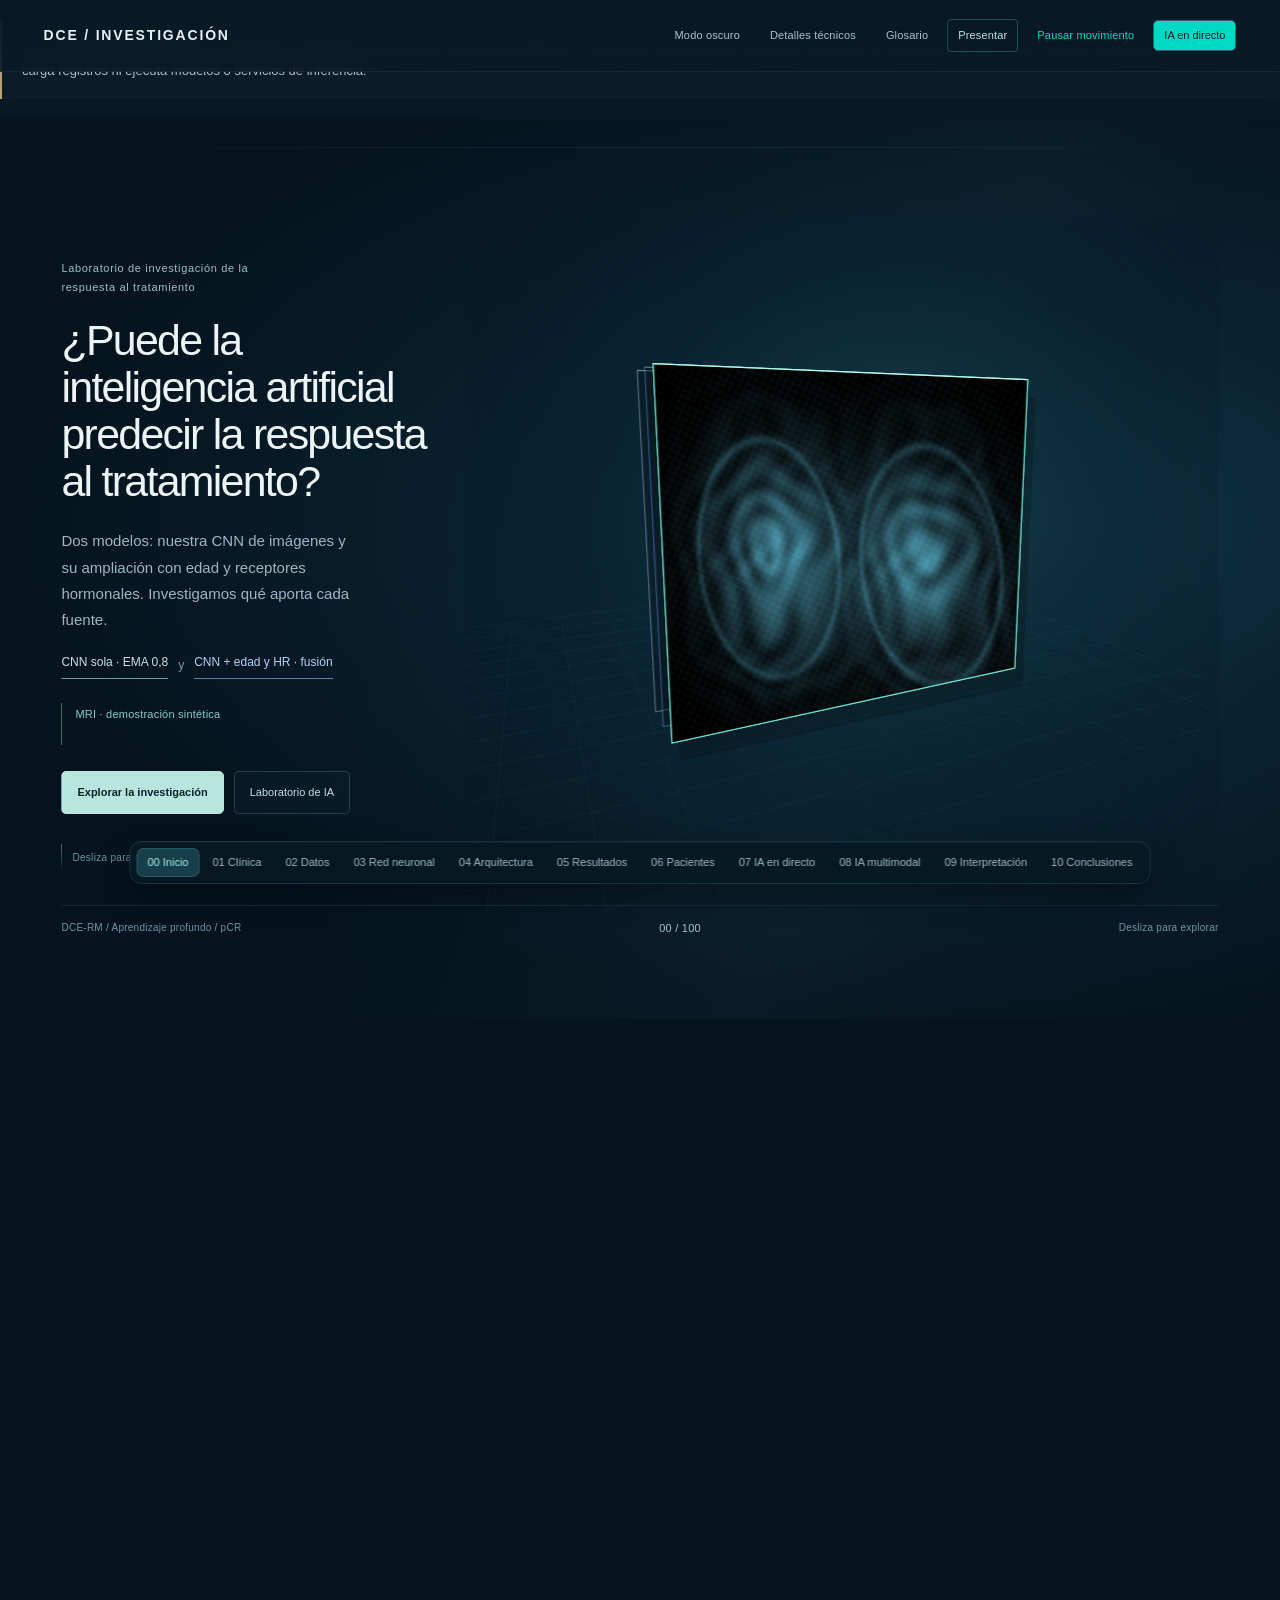
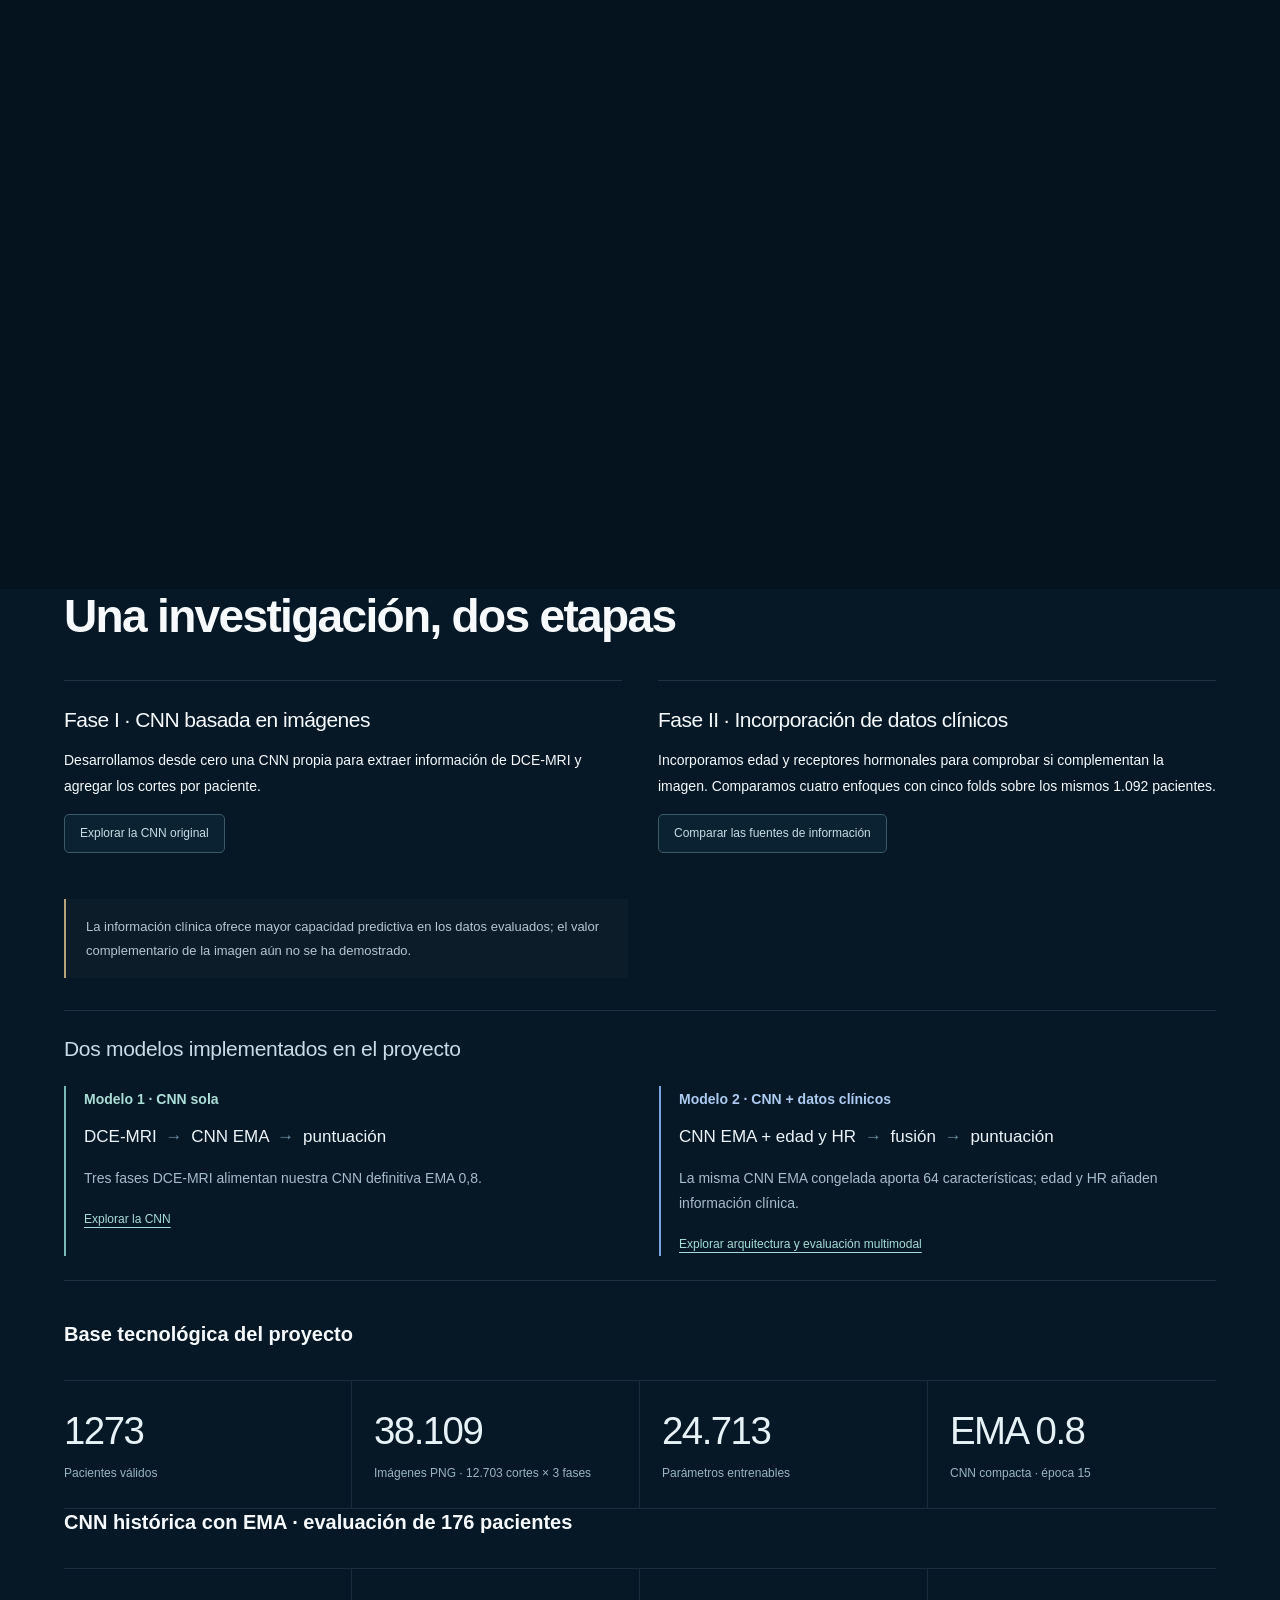
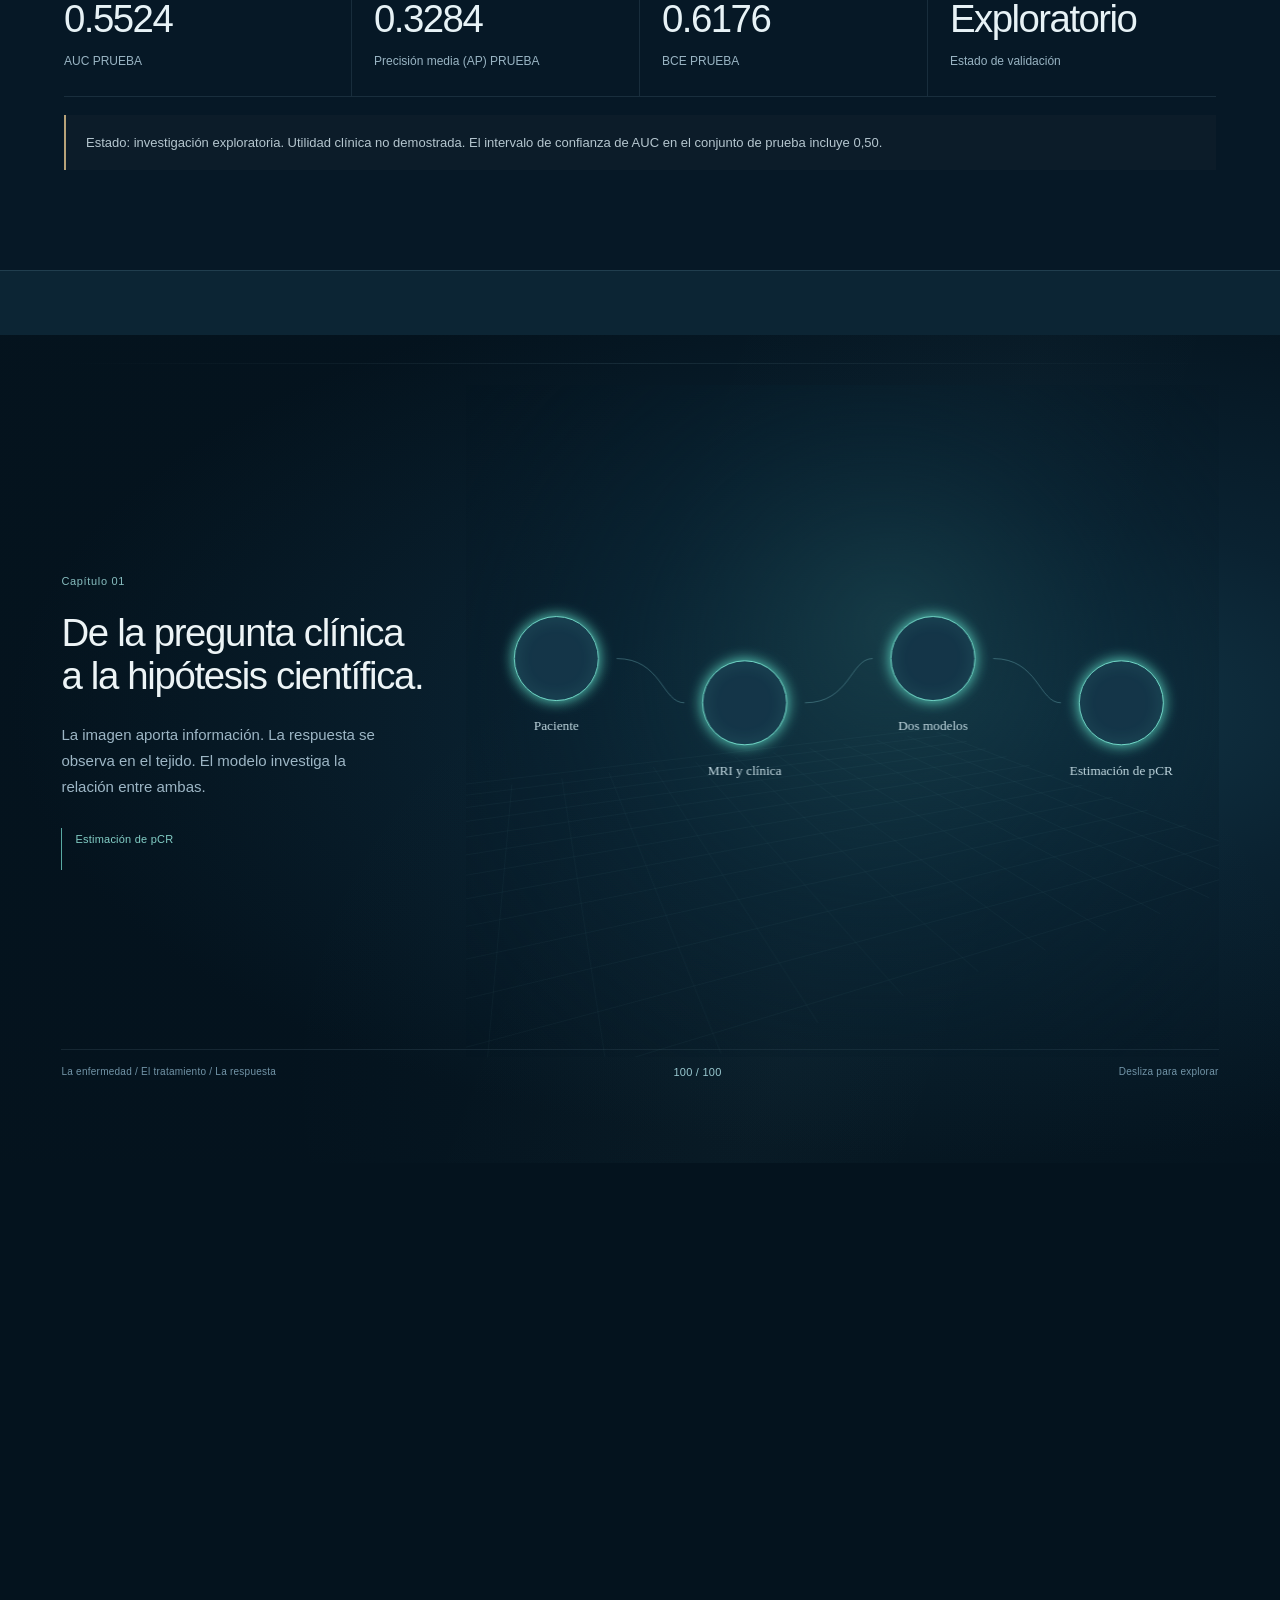
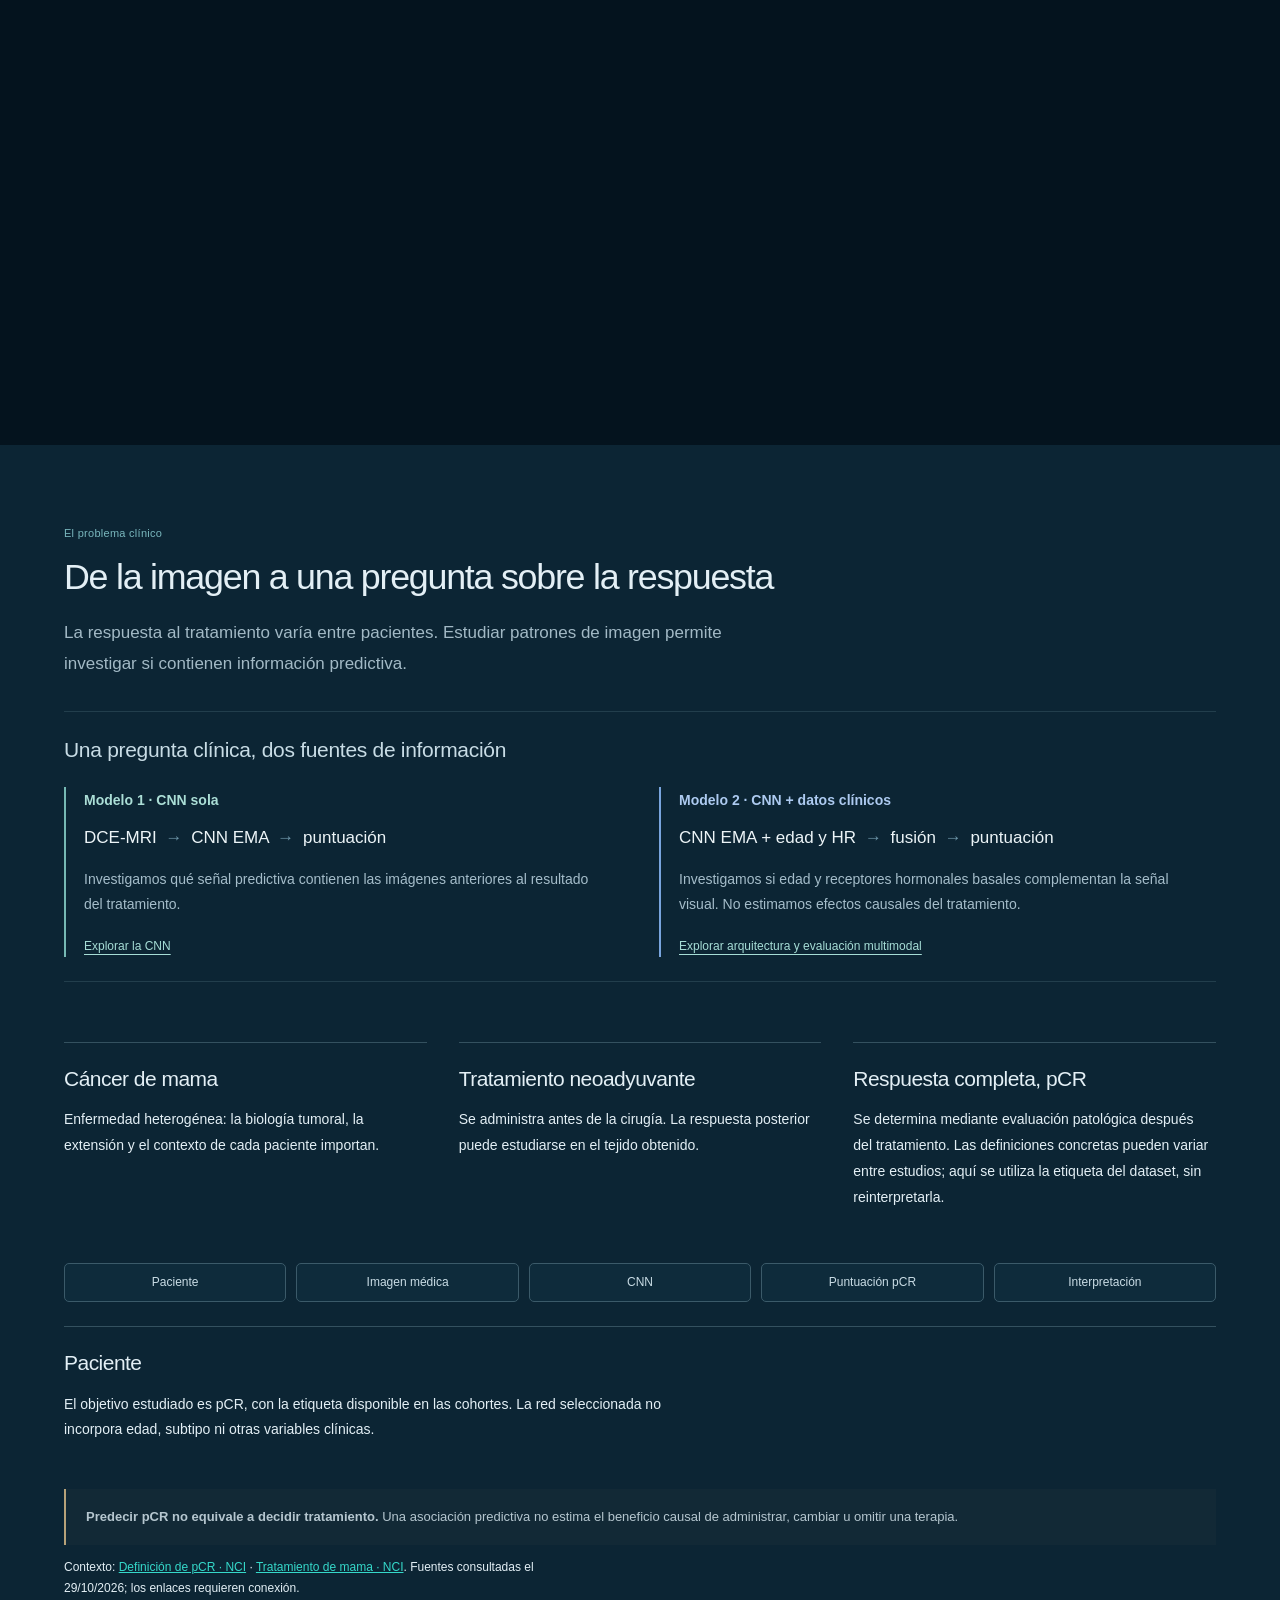
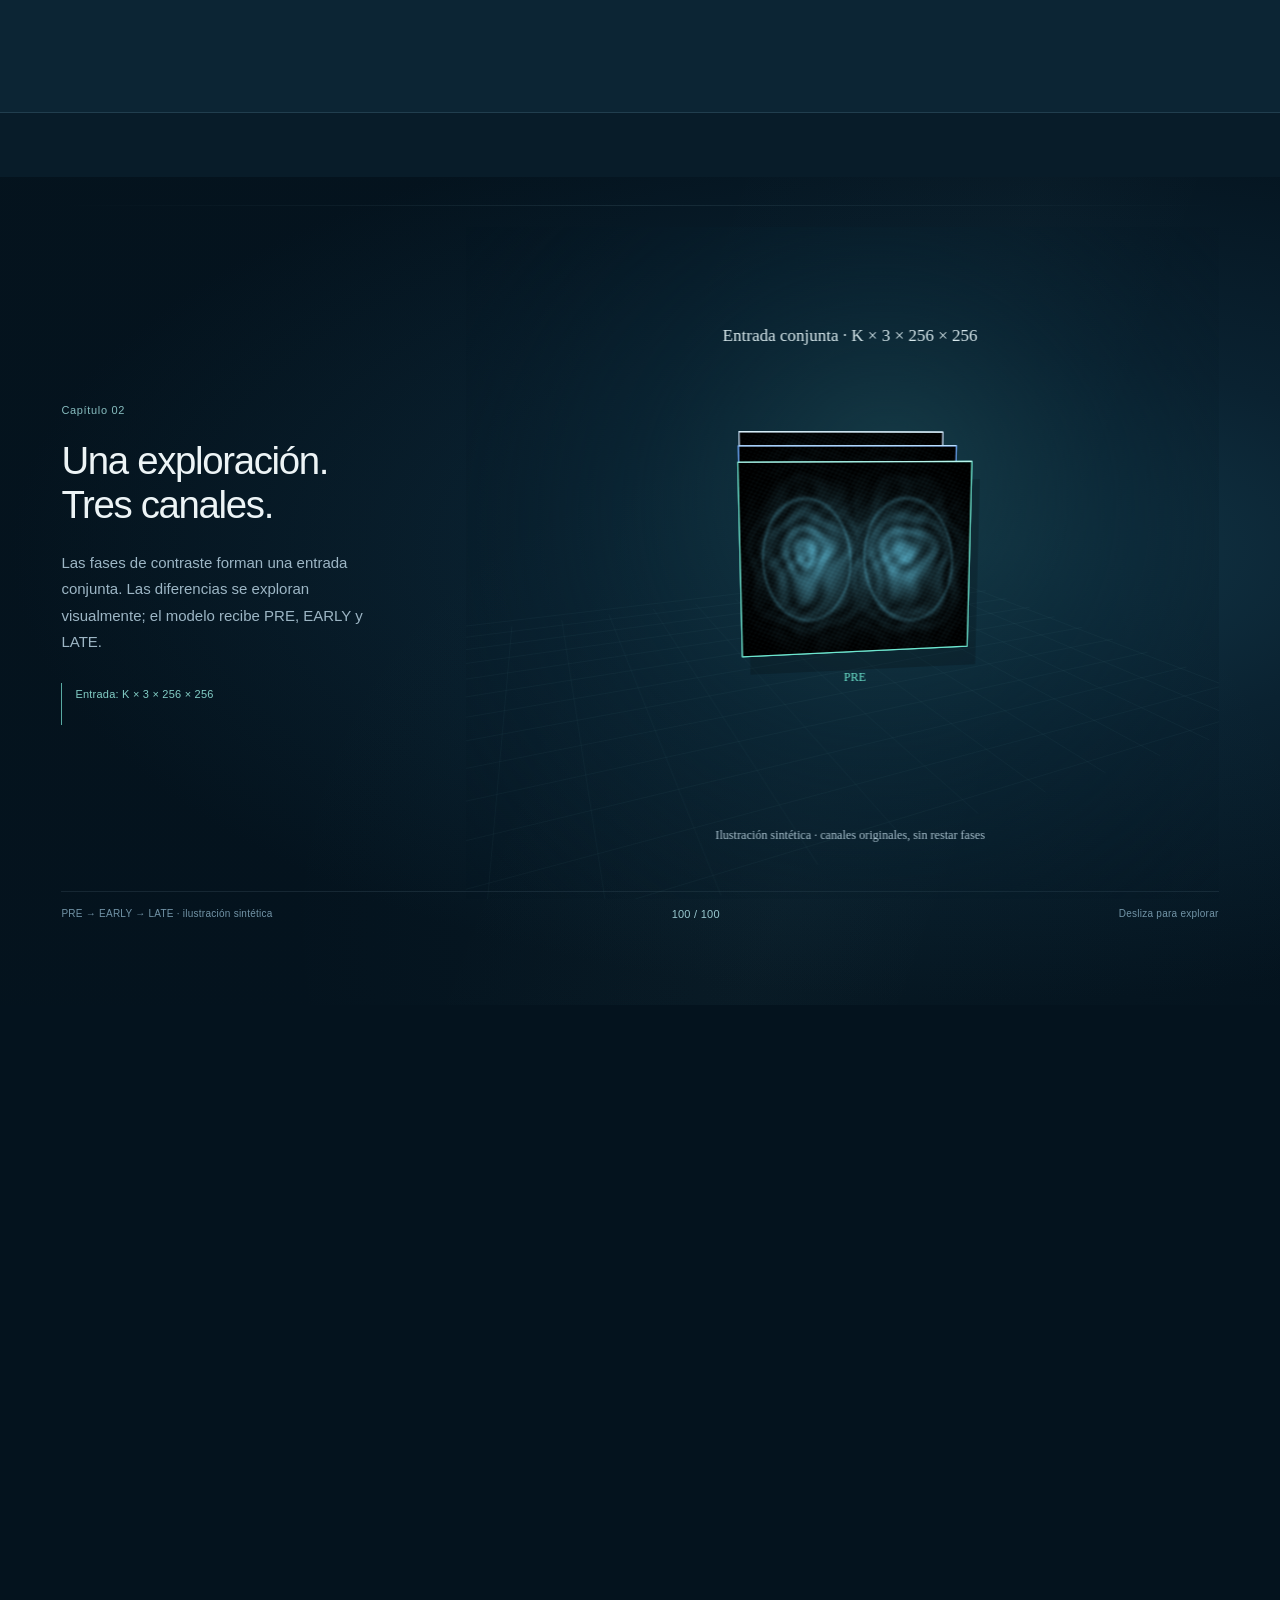
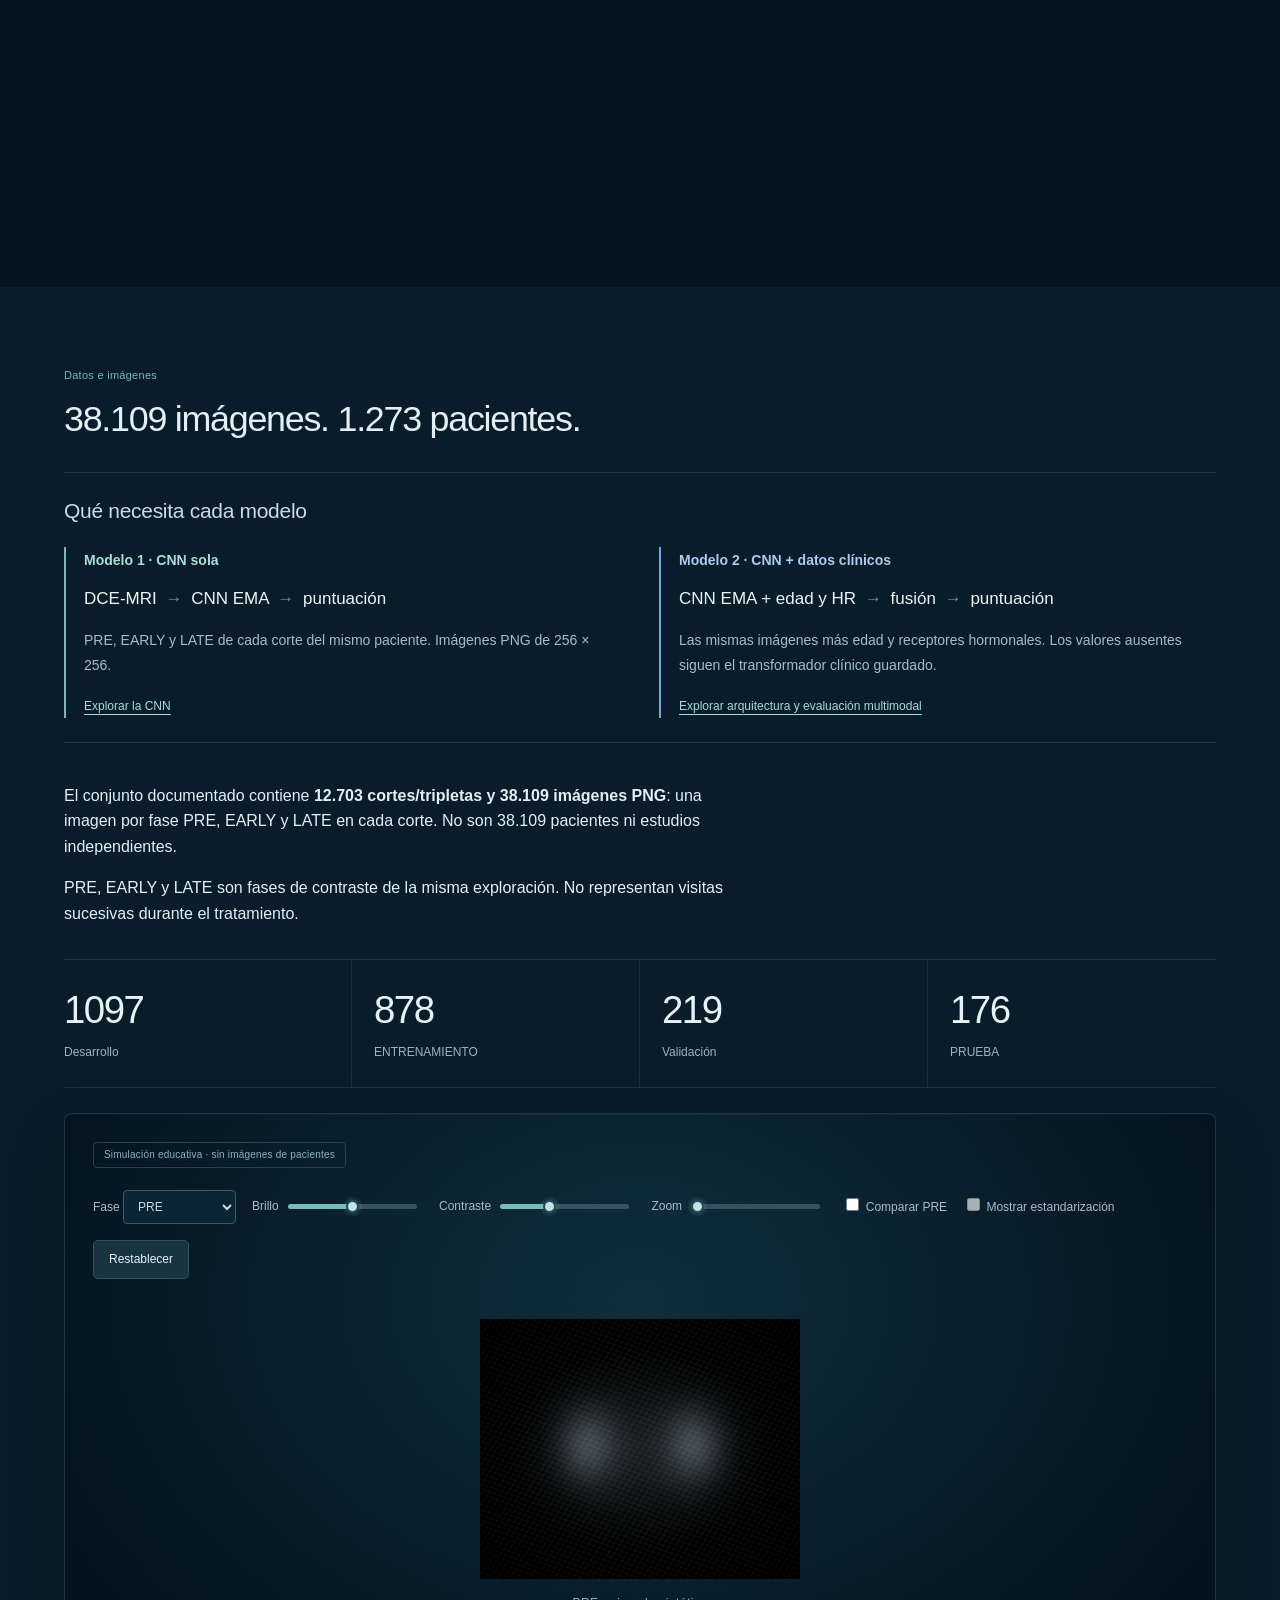
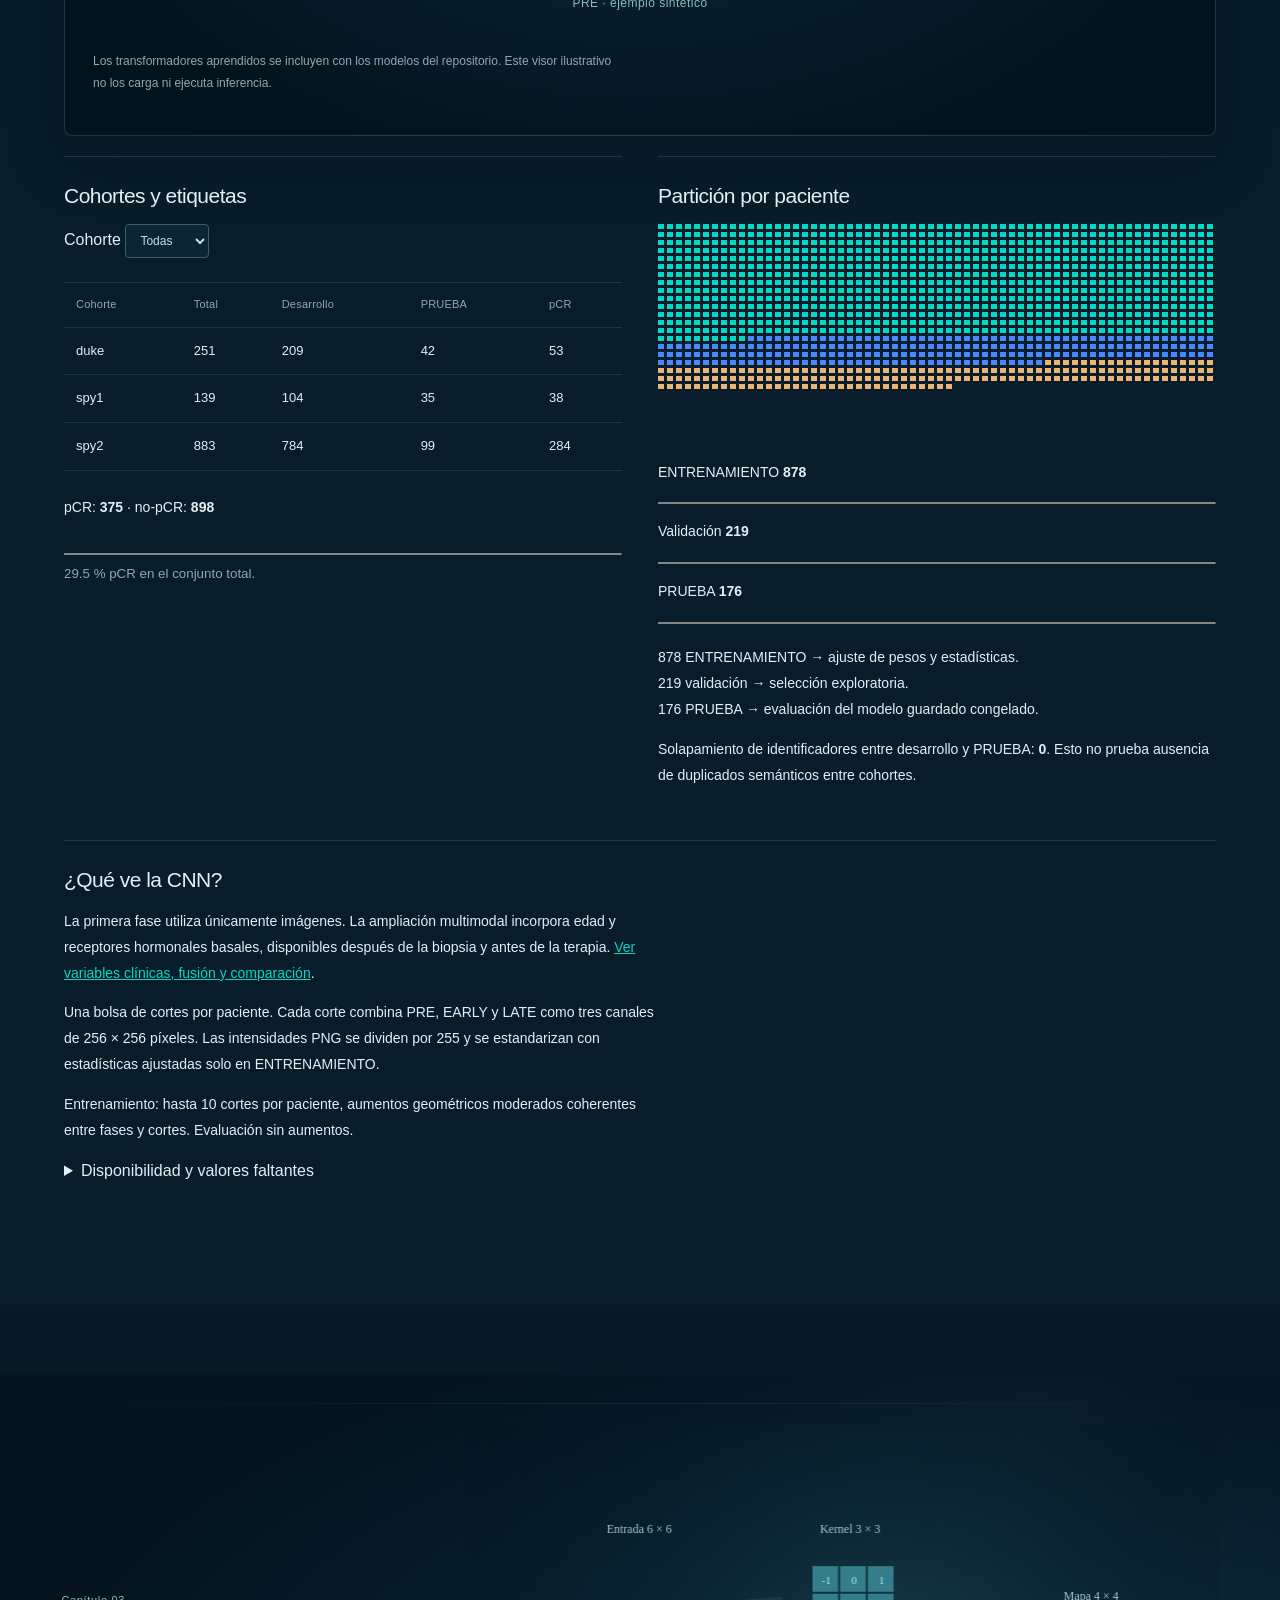
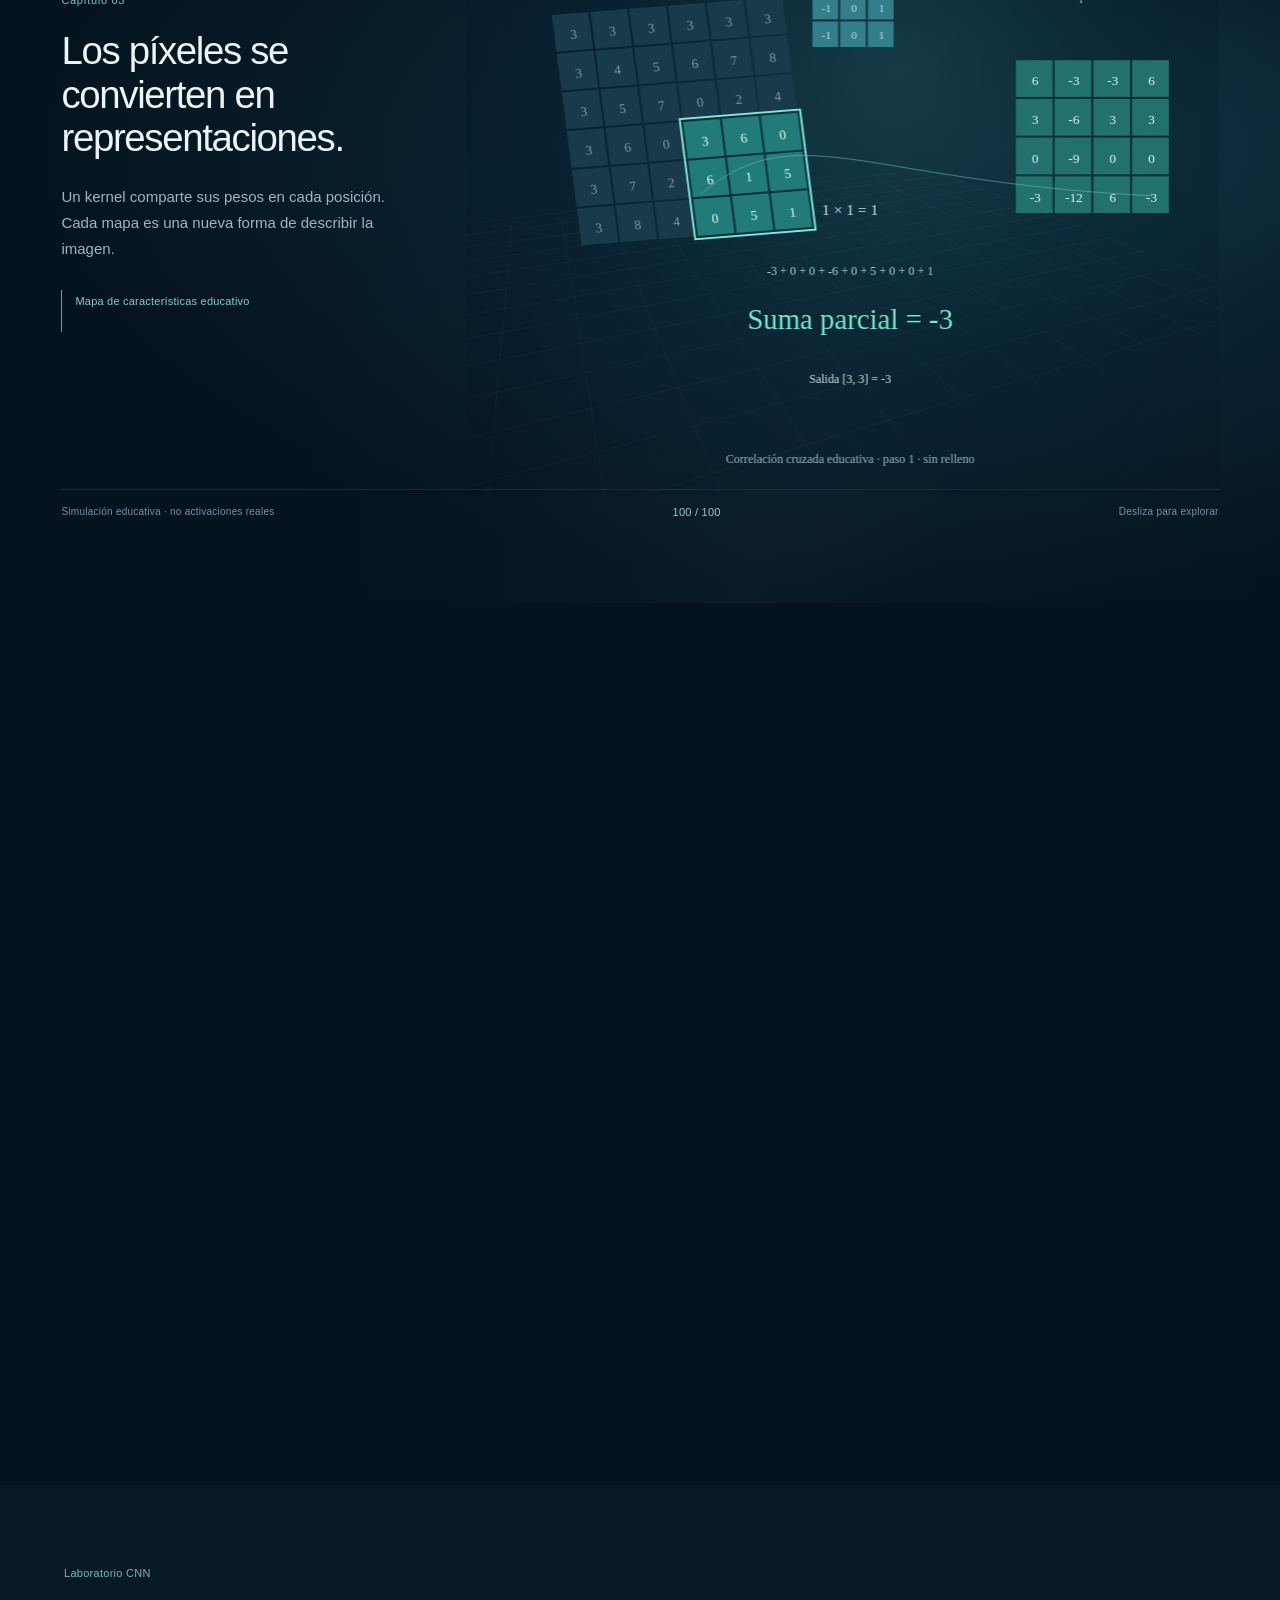
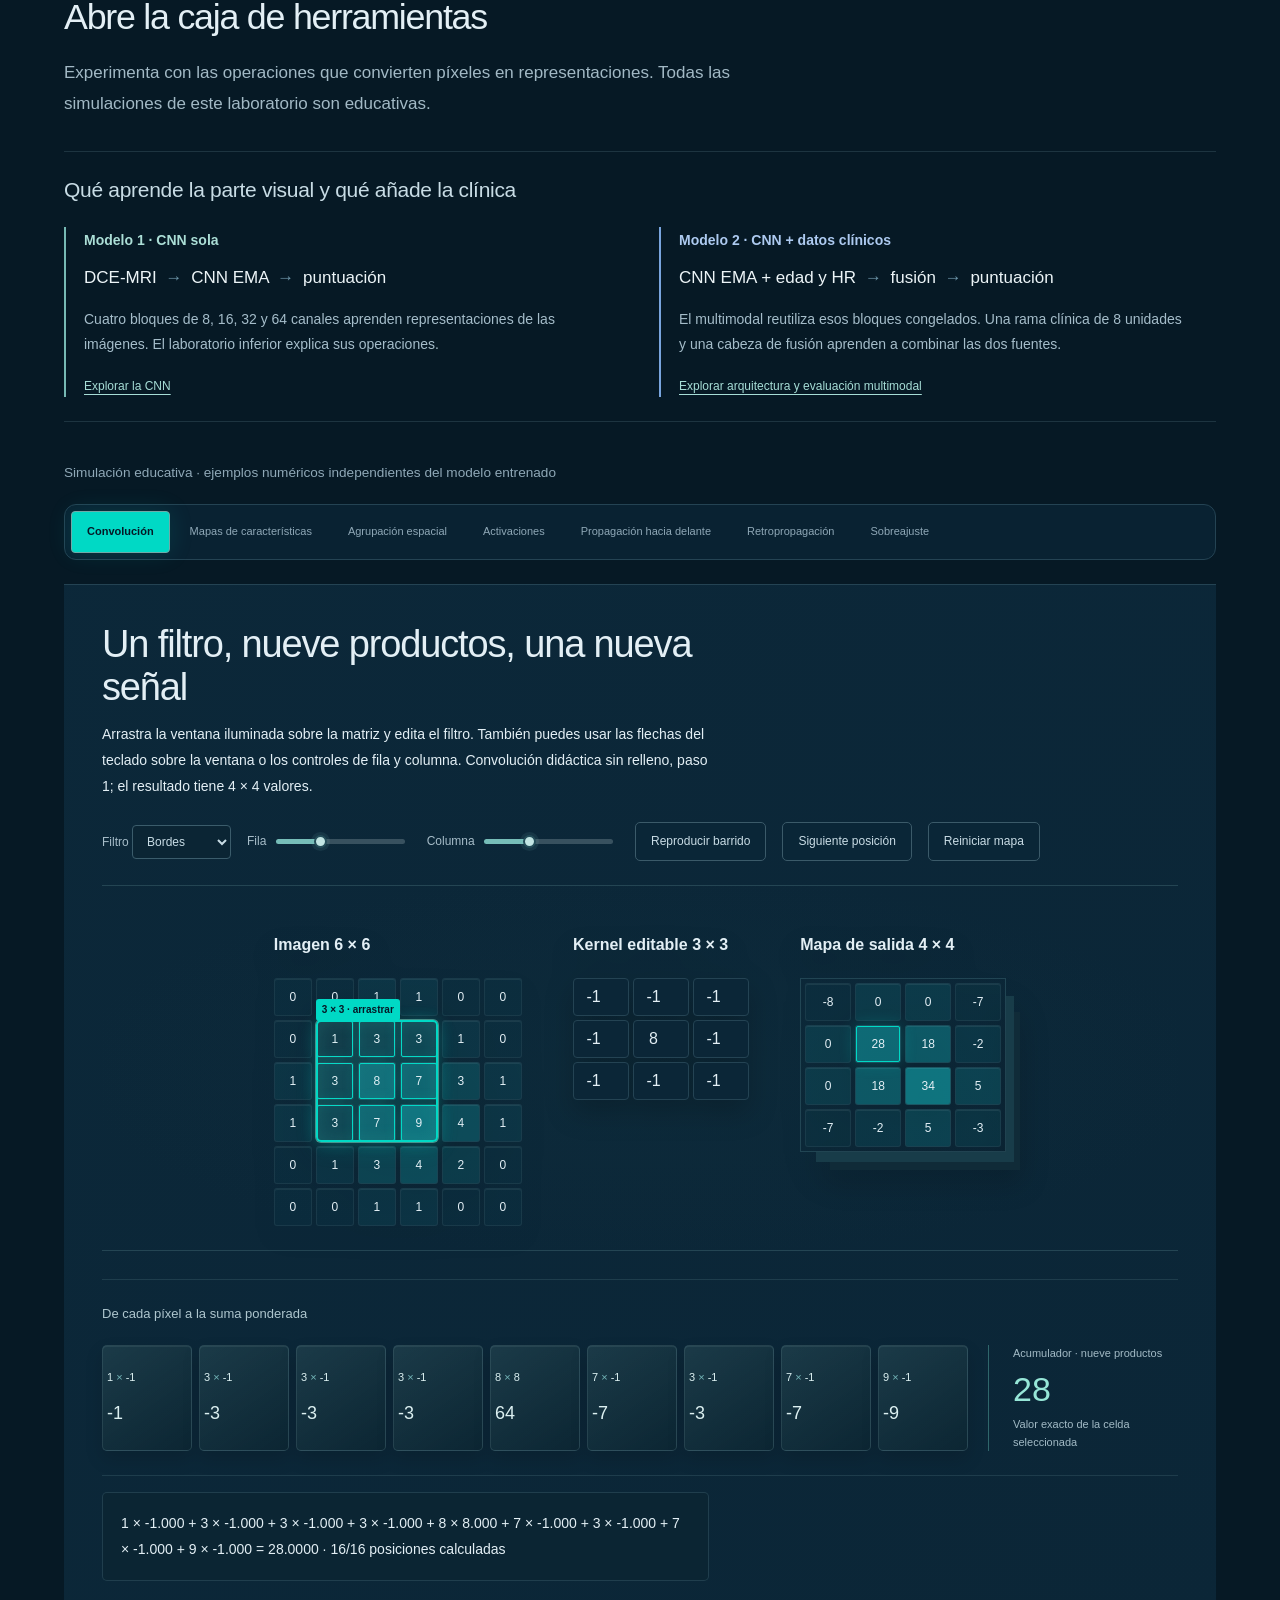
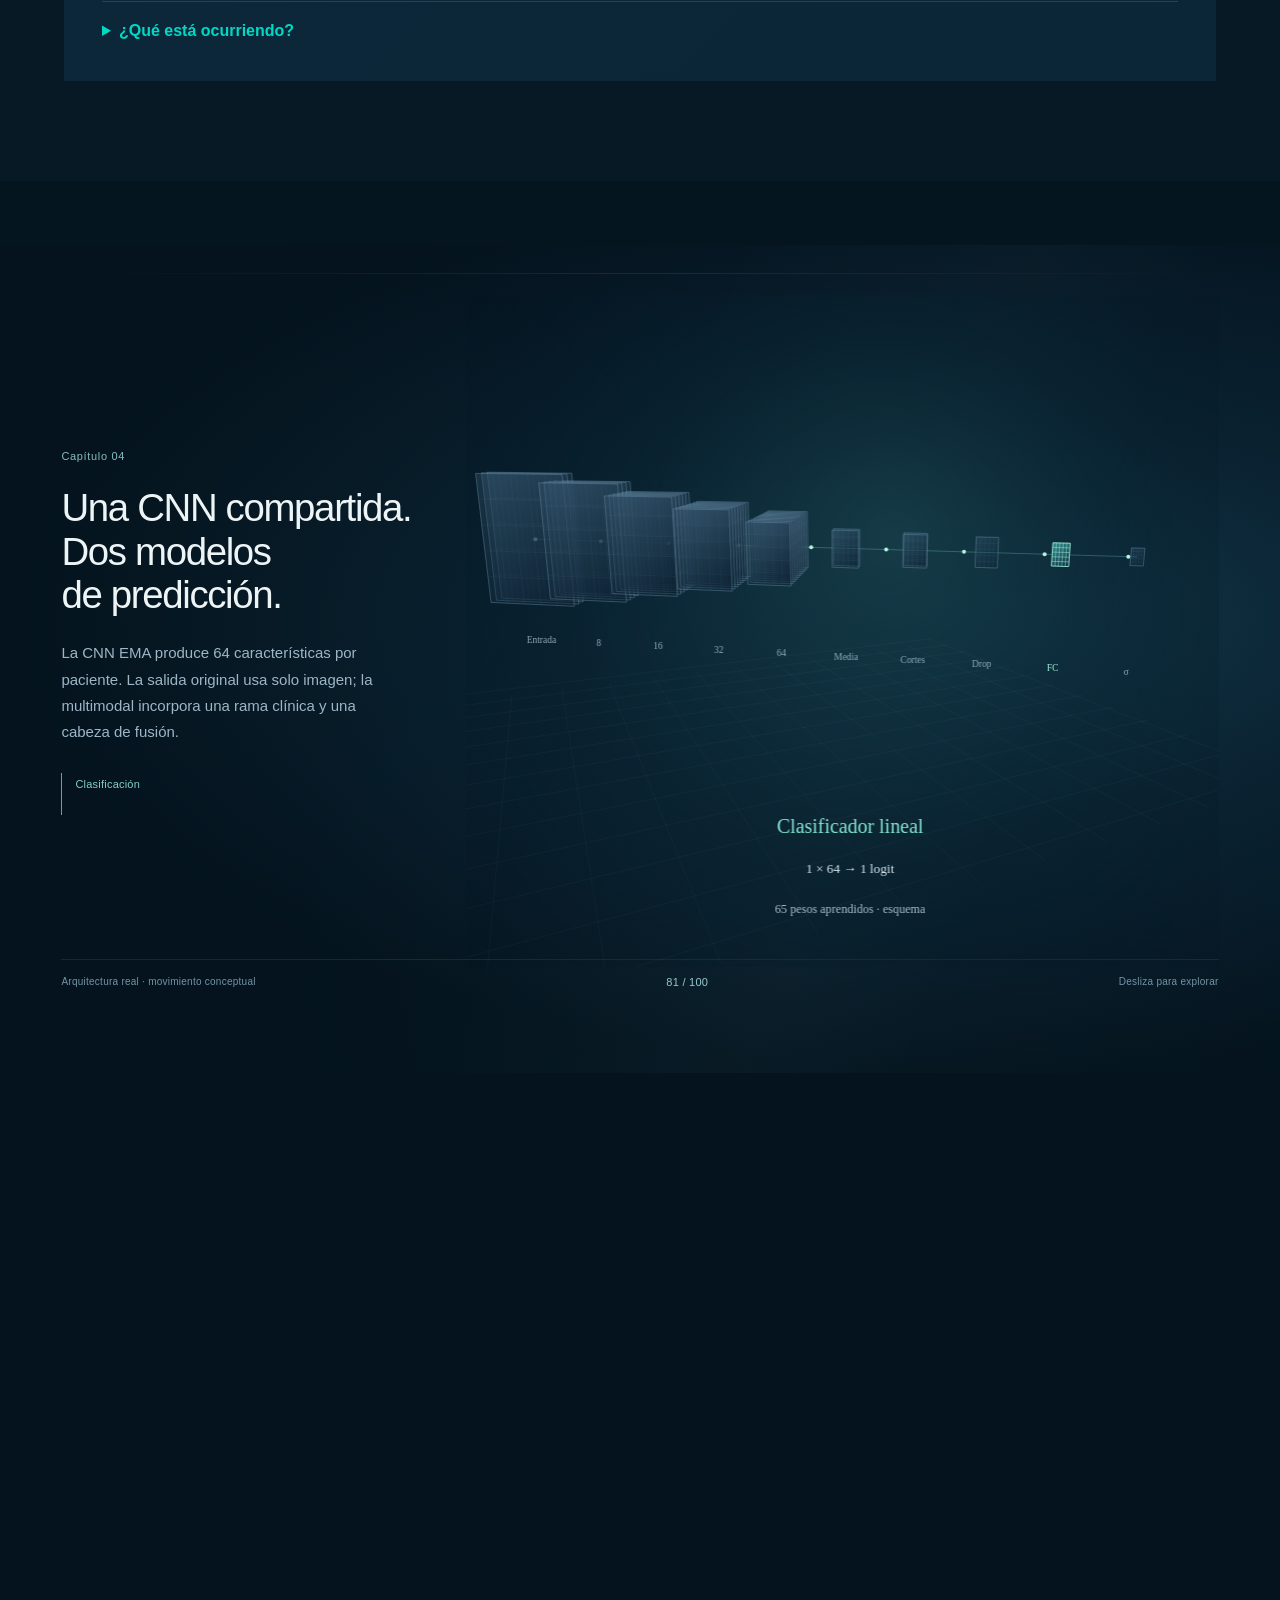
==== commit 65f256e5: "Publish preserved models and reproducible scientific evidence" ====
--- a/web/index.html
+++ b/web/index.html
@@ -120,7 +120,7 @@
 .mm-switch{display:flex;flex-wrap:wrap;gap:10px;margin:22px 0}.mm-switch button{background:transparent;color:#bbd4dc;border:1px solid #456876;padding:10px 16px}.mm-switch button[aria-pressed=true]{background:#204c50;color:#c5f0e6;border-color:#83cbb9}.mm-architecture.mm-image-only{grid-template-rows:auto;min-height:210px}.mm-image-only .mm-fusion{grid-row:1;align-self:stretch}.mm-source-explanation{border-top:1px solid #6f9bab38;margin:35px 0;padding-top:20px}.mm-source-explanation h3{font-size:23px}.mm-inference-mode{display:flex;flex-direction:column;gap:8px;font-size:13px;max-width:360px;margin:22px 0}.mm-table-wrap{overflow-x:auto;margin:25px 0;max-width:100%}#mm-model-table{width:100%;min-width:750px;font-size:13px;border-collapse:collapse}#mm-model-table caption{text-align:left;padding:0 0 15px;color:#afc7d2;font-size:13px}#mm-model-table th,#mm-model-table td{text-align:left;padding:14px 12px;border-bottom:1px solid #3c5c6a;font-weight:400}#mm-model-table td{font-variant-numeric:tabular-nums}#mm-model-table th:first-child{min-width:190px}#mm-model-table td:last-child{max-width:260px;color:#a7c0cb}#mm-model-table small{display:block;color:#9de4cf;font-size:11px;margin-top:5px}.mm-numerical-best{background:#80cbbd0d}.mm-numerical-best th{border-left:3px solid #8ddcc5!important}.mm-numerical-best td:nth-child(2){color:#acf1dc;font-weight:600!important}@media(max-width:600px){.mm-switch button{font-size:12px;padding:10px 12px}.mm-architecture.mm-image-only{min-height:0}.mm-image-only .mm-fusion{grid-row:auto}.mm-source-explanation h3{font-size:21px}#mm-model-table{font-size:12px}}
 </style><style>.dual-model-context{margin:32px 0 40px;padding:24px 0;border-block:1px solid #8fb9c32b;color:#c8dce5;clear:both}.dual-model-context>h3{font-size:21px!important;font-weight:500;letter-spacing:-.3px;margin:0 0 22px}.dual-model-lanes{display:grid;grid-template-columns:minmax(0,1fr) minmax(0,1fr);gap:38px}.dual-model-lanes article{min-width:0;padding-left:18px;border-left:2px solid #76b9b4}.dual-model-lanes article+article{border-color:#79a5de}.dual-model-label{font-size:14px;font-weight:600;color:#abded6}.dual-model-lanes article+article .dual-model-label{color:#adcaf0}.dual-model-path{font-size:17px;line-height:1.7;margin:12px 0;color:#ecf4f7}.dual-model-path i{font-style:normal;color:#6d95a8;padding:0 4px}.dual-model-lanes p{font-size:14px;line-height:1.8;color:#a5bdca;max-width:65ch}.dual-model-lanes a{font-size:12px;color:#a6ddd6;text-underline-offset:4px}.dual-hero-cue{display:flex;gap:10px;align-items:center;flex-wrap:wrap;margin:20px 0;color:#7b99aa;font-size:12px}.dual-hero-cue a{color:#c2e5e0;text-decoration:none;border-bottom:1px solid #659e9d;padding-bottom:5px}.dual-hero-cue a:last-child{color:#b4d1f4;border-color:#5b80a6}@media(max-width:700px){.dual-model-lanes{grid-template-columns:1fr;gap:28px}.dual-model-context{margin:25px 0 30px;padding:22px 0}.dual-model-path{font-size:15px}.dual-model-lanes p{font-size:13px}.dual-hero-cue{font-size:10px;gap:7px}}@media(max-height:800px) and (min-width:901px){.dual-hero-cue{margin:10px 0;font-size:10px}}
 .dual-engine-switch{display:flex;gap:10px;flex-wrap:wrap;padding-bottom:20px}.dual-engine-switch button[aria-pressed=true]{background:#b8e5de;color:#08252d}.dual-engine-branch{padding:24px 0;border-block:1px solid #789eac40;margin-bottom:20px}.dual-engine-branch[hidden]{display:none!important}.dual-engine-branch h3{font-size:21px}.dual-engine-branch>p{color:#a5bdca;font-size:13px;line-height:1.8;max-width:85ch}
-</style></head><body data-public-export="true"><a href="#overview" class="skip">Ir al contenido</a><div class="read-progress"><span id="reading"></span></div><aside><div class="brand">DCE<span>Research</span><small>Laboratorio de respuesta al tratamiento</small></div><nav id="nav"></nav><footer>Experimento académico<br>Modelo compacto · EMA 0.8<br>Evaluación: 29 octubre 2026<progress id="nav-progress" max="9" value="1"></progress><span id="section-count">1 / 9</span></footer></aside><main><div class="notice" style="margin:20px 0">Copia pública de la plataforma original. Se conservan el diseño, las animaciones educativas y los resultados agregados. No se distribuyen datos de pacientes, pesos, transformadores aprendidos ni servicios de inferencia.</div><header class="topbar"><small>Imagen médica / Aprendizaje profundo / Investigación</small><div class="tools"><button id="theme">Modo oscuro</button><button id="tech">Detalles técnicos</button><button id="glossary">Glosario</button><button id="tour">Presentar</button></div></header>
+</style></head><body data-public-export="true"><a href="#overview" class="skip">Ir al contenido</a><div class="read-progress"><span id="reading"></span></div><aside><div class="brand">DCE<span>Research</span><small>Laboratorio de respuesta al tratamiento</small></div><nav id="nav"></nav><footer>Experimento académico<br>Modelo compacto · EMA 0.8<br>Evaluación: 29 octubre 2026<progress id="nav-progress" max="9" value="1"></progress><span id="section-count">1 / 9</span></footer></aside><main><div class="notice" style="margin:20px 0">Copia de la plataforma original: mismo diseño, animaciones educativas y resultados agregados. El repositorio incluye pesos, metadatos y archivos de evaluación; las MRI no se incluyen. Esta página es estática: no carga registros ni ejecuta modelos o servicios de inferencia.</div><header class="topbar"><small>Imagen médica / Aprendizaje profundo / Investigación</small><div class="tools"><button id="theme">Modo oscuro</button><button id="tech">Detalles técnicos</button><button id="glossary">Glosario</button><button id="tour">Presentar</button></div></header>
 <section id="overview"><span class="tag">Investigación exploratoria · Resultados reales</span><h1>Aprendizaje profundo para predecir la respuesta al tratamiento del cáncer de mama</h1><p class="lead">Predicción de respuesta patológica completa mediante resonancia dinámica con contraste y redes neuronales convolucionales</p><div class="flow-art"><div><canvas id="hero-scan" width="240" height="200" aria-label="Imagen sintética educativa de MRI"></canvas><small>Imagen sintética · demostración</small></div><div><div class="flow-layers"><i></i><i></i><i></i><i></i></div><small>CNN compacta · 4 bloques convolucionales</small></div><div class="hero-readout"><small>Discriminación en el conjunto de prueba</small><b id="hero-auc"></b><p>Discriminación débil · evidencia inconclusa.<br>Un experimento reproducible.</p></div></div><p>¿Podemos estimar la respuesta patológica completa a partir de una resonancia? Exploramos esta pregunta con imágenes de tres fases, una CNN pequeña y evaluación por paciente.</p><a href="#clinical" class="button primary">Comenzar la exploración científica</a><div class="research-evolution" id="research-evolution"><h2>Una investigación, dos etapas</h2><div class="grid2"><article class="card"><h3>Fase I · CNN basada en imágenes</h3><p>Desarrollamos desde cero una CNN propia para extraer información de DCE-MRI y agregar los cortes por paciente.</p><a class="button" href="#architecture">Explorar la CNN original</a></article><article class="card"><h3>Fase II · Incorporación de datos clínicos</h3><p>Incorporamos edad y receptores hormonales para comprobar si complementan la imagen. Comparamos cuatro enfoques con cinco folds sobre los mismos 1.092 pacientes.</p><a class="button" href="#multimodal">Comparar las fuentes de información</a></article></div><p class="notice">La información clínica ofrece mayor capacidad predictiva en los datos evaluados; el valor complementario de la imagen aún no se ha demostrado.</p></div><h3>Base tecnológica del proyecto</h3><div id="overview-stats" class="stats"></div><h3>CNN histórica con EMA · evaluación de 176 pacientes</h3><p>EMA 0,8 combina progresivamente los pesos aprendidos, conservando la arquitectura. Es la CNN definitiva que ejecuta la plataforma y que aporta la rama visual del modelo multimodal final. <a href="#architecture">Ver cómo funciona EMA y qué aprende cada bloque</a>.</p><p class="legend">Esta evaluación histórica es distinta de la comparación OOF de 1.092 pacientes. Sus AUC no se comparan directamente.</p><div id="overview-results" class="stats"></div><div class="notice">Estado: investigación exploratoria. Utilidad clínica no demostrada. El intervalo de confianza de AUC en el conjunto de prueba incluye 0,50.</div></section>
 <section id="clinical"><div class="section-kicker">El problema clínico</div><h2>De la imagen a una pregunta sobre la respuesta</h2><p class="lead">La respuesta al tratamiento varía entre pacientes. Estudiar patrones de imagen permite investigar si contienen información predictiva.</p><div class="grid3"><article class="card"><h3>Cáncer de mama</h3><p>Enfermedad heterogénea: la biología tumoral, la extensión y el contexto de cada paciente importan.</p></article><article class="card"><h3>Tratamiento neoadyuvante</h3><p>Se administra antes de la cirugía. La respuesta posterior puede estudiarse en el tejido obtenido.</p></article><article class="card"><h3>Respuesta completa, pCR</h3><p>Se determina mediante evaluación patológica después del tratamiento. Las definiciones concretas pueden variar entre estudios; aquí se utiliza la etiqueta del dataset, sin reinterpretarla.</p></article></div><div class="pipeline" id="clinical-flow"></div><article class="card" id="clinical-explanation" aria-live="polite"></article><div class="notice"><strong>Predecir pCR no equivale a decidir tratamiento.</strong> Una asociación predictiva no estima el beneficio causal de administrar, cambiar u omitir una terapia.</div><p class="sources">Contexto: <a href="https://www.cancer.gov/publications/dictionaries/cancer-terms/def/pathologic-complete-response">Definición de pCR · NCI</a> · <a href="https://www.cancer.gov/types/breast/hp/breast-treatment-pdq">Tratamiento de mama · NCI</a>. Fuentes consultadas el 29/10/2026; los enlaces requieren conexión.</p></section>
 <section id="dataset"><div class="section-kicker">Datos e imágenes</div><h2>38.109 imágenes. 1.273 pacientes.</h2><p>El conjunto documentado contiene <strong>12.703 cortes/tripletas y 38.109 imágenes PNG</strong>: una imagen por fase PRE, EARLY y LATE en cada corte. No son 38.109 pacientes ni estudios independientes.</p><p>PRE, EARLY y LATE son fases de contraste de la misma exploración. No representan visitas sucesivas durante el tratamiento.</p><div id="dataset-stats" class="stats"></div><div class="radiology"><div class="tools"><span class="tag">Simulación educativa · sin imágenes de pacientes</span></div><div class="controls"><label>Fase <select id="phase"><option>PRE</option><option>EARLY</option><option>LATE</option><option>EARLY−PRE</option><option>LATE−PRE</option></select></label><label>Brillo <input id="brightness" type="range" min="-70" max="70" value="0"></label><label>Contraste <input id="contrast" type="range" min="30" max="220" value="100"></label><label>Zoom <input id="zoom" type="range" min="100" max="250" value="100"></label><label><input id="compare" type="checkbox"> Comparar PRE</label><label><input id="normalize-view" type="checkbox"> Mostrar estandarización</label><button id="reset-view">Restablecer</button></div><div class="scan-area"><figure><canvas id="scan" width="320" height="260"></canvas><figcaption id="scan-label">PRE · ejemplo sintético</figcaption></figure><figure id="compare-panel" class="hidden"><canvas id="scan-compare" width="320" height="260"></canvas><figcaption>PRE · referencia sintética</figcaption></figure></div><p id="normalization-caption" class="legend">Controles de visualización: no modifican el modelo ni sus resultados.</p></div><div class="grid2"><article class="card"><h3>Cohortes y etiquetas</h3><label>Cohorte <select id="cohort-filter"><option value="all">Todas</option><option value="duke">Duke</option><option value="spy1">I-SPY 1</option><option value="spy2">I-SPY 2</option></select></label><div id="cohort-table" class="table-wrap"></div><div id="class-distribution"></div></article><article class="card"><h3>Partición por paciente</h3><div id="split-bars"></div><p>878 ENTRENAMIENTO → ajuste de pesos y estadísticas.<br>219 validación → selección exploratoria.<br>176 PRUEBA → evaluación del modelo guardado congelado.</p><p>Solapamiento de identificadores entre desarrollo y PRUEBA: <strong>0</strong>. Esto no prueba ausencia de duplicados semánticos entre cohortes.</p></article></div><article class="card"><h3>¿Qué ve la CNN?</h3><p>La primera fase utiliza únicamente imágenes. La ampliación multimodal incorpora edad y receptores hormonales basales, disponibles después de la biopsia y antes de la terapia. <a href="#multimodal">Ver variables clínicas, fusión y comparación</a>.</p><p>Una bolsa de cortes por paciente. Cada corte combina PRE, EARLY y LATE como tres canales de 256 × 256 píxeles. Las intensidades PNG se dividen por 255 y se estandarizan con estadísticas ajustadas solo en ENTRENAMIENTO.</p><div class="technical">Entrada: [B, K, 3, 256, 256] + máscara de cortes reales. Evaluación: todos los cortes, bloques de hasta 16; promedio de vectores de características por paciente. Sin variables clínicas.</div><p>Entrenamiento: hasta 10 cortes por paciente, aumentos geométricos moderados coherentes entre fases y cortes. Evaluación sin aumentos.</p><details><summary>Disponibilidad y valores faltantes</summary><pre id="missing-data"></pre></details></article></section>
@@ -186,9 +186,9 @@
 </style>
 </section>
 <section id="architecture"><div class="section-kicker">Fase I · CNN propia entrenada desde cero</div><h2>Pequeña por diseño. Evaluada por paciente.</h2><p>SearchPatientCNN, variante compact. Cuatro bloques extraen características compartidas entre cortes; sus vectores de características se promedian antes de la clasificación.</p><div id="architecture-blocks" class="architecture"></div><div class="grid2"><article class="card"><h3>Receta del entrenamiento base</h3><div id="config-table" class="table-wrap"></div></article><article class="card"><h3>Cómo se obtuvo el modelo guardado final</h3><p>Promedio exponencial de parámetros (EMA, decaimiento 0,8) sobre los modelos guardados de las épocas 1–15. Después se recalcularon las estadísticas BatchNorm usando exclusivamente ENTRENAMIENTO.</p><p>No hubo nuevo entrenamiento por gradiente durante esa búsqueda. Se seleccionó la variante usando el conjunto reservado de validación reutilizado.</p><div class="technical">θ₁ᴱᴹᴬ = θ₁; θₜᴱᴹᴬ = 0.8 θₜ₋₁ᴱᴹᴬ + 0.2 θₜ<br>p = sigmoid(Linear(mean_cortes(embedding)))</div><p>Una red pequeña limita el coste y la capacidad, pero no garantiza que aprenda señales generalizables.</p></article></div></section>
-<section id="evaluation"><div class="section-kicker">Entrenamiento y evaluación</div><h2>Resultados y alcance de la evidencia</h2><div class="controls"><label>Partición <select id="eval-split"><option value="test">PRUEBA · 176 pacientes</option><option value="validation">Validación · 219 pacientes</option></select></label></div><div id="eval-stats" class="stats"></div><article class="card" id="split-comparison"><h3>ENTRENAMIENTO, validación y PRUEBA · mismo modelo guardado final</h3><p>EMA 0,8 · época 15. ENTRENAMIENTO mide ajuste sobre pacientes vistos; validación participó en selección y PRUEBA evalúa el modelo congelado. Las tres métricas se calculan por paciente.</p><div id="split-comparison-table" class="table-wrap"></div><div class="controls"><label>Métrica <select id="split-comparison-metric"><option value="bce">BCE · menor es mejor</option><option value="auc">ROC-AUC · mayor es mejor</option><option value="average_precision">Precisión media (AP)</option><option value="brier">Brier · menor es mejor</option></select></label></div><div id="split-comparison-chart" class="chart"></div><p class="legend">1 = ENTRENAMIENTO · 2 = Validación · 3 = PRUEBA. Puntos independientes del modelo guardado final, no una trayectoria temporal. El eje BCE ampliado reduce la separación visual sin cambiar la brecha numérica.</p><div class="grid2"><div><h3>ROC comparada</h3><div id="split-roc-chart" class="chart"></div></div><div><h3>Precisión–sensibilidad comparada</h3><div id="split-pr-chart" class="chart"></div></div></div><p class="legend"><span style="color:#008b87">● ENTRENAMIENTO</span> · <span style="color:#cf7951">● Validación</span> · <span style="color:#438bff">● PRUEBA</span>. Las prevalencias de cada conjunto se indican en la tabla.</p><p>PRUEBA tiene una sola evaluación final: no se ha creado una curva de prueba por época. El IC 95 % de AUC PRUEBA es 0,463–0,639.</p></article><article class="card"><h3>Evolución del modelo EMA</h3><p class="legend">Evaluación de cada modelo guardado EMA con prefijo 1…época y BatchNorm recalculada en ENTRENAMIENTO. Estas líneas no son la pérdida de los lotes del entrenamiento original.</p><div class="controls"><label>Métrica <select id="curve-metric"><option value="bce">BCE</option><option value="auc">ROC-AUC</option></select></label><label>Desde época <select id="first-epoch"><option>1</option><option>2</option></select></label><label>Escala <select id="curve-scale"><option value="fit">Ajustada a datos</option><option value="wide" selected>Amplia · BCE 0,56–0,64</option></select></label><label><input id="smooth" type="checkbox"> Añadir media móvil de 3 épocas</label></div><div id="learning-chart" class="chart"></div><div class="chart-tip" id="curve-tip">Pasa el cursor o enfoca un punto para ver valores exactos.</div><p class="legend"><span class="dot" style="background:#008b87"></span>ENTRENAMIENTO <span class="dot" style="background:#cf7951"></span>Validación · Modelo guardado seleccionado: época 15.</p><button class="explain" data-explain="learning">Explicar este resultado</button><p id="best-epoch"></p><div class="technical">BCE = −mean[y log(p) + (1−y) log(1−p)]. Menor es mejor. Las líneas originales permanecen visibles al activar el suavizado.</div></article><div class="grid2"><article class="card"><h3>ROC</h3><div id="roc-chart" class="chart"></div><button class="explain" data-explain="roc">Explicar este resultado</button><p id="auc-ci"></p></article><article class="card"><h3>Precisión–sensibilidad</h3><div id="pr-chart" class="chart"></div><button class="explain" data-explain="pr">Explicar este resultado</button><p>La referencia horizontal es la prevalencia observada en la partición seleccionada.</p></article></div><article class="card"><h3>Dos umbrales, el mismo modelo</h3><p>Comparación sobre el conjunto seleccionado. El umbral 0,50 pertenece a la evaluación original. El umbral 0,2816 se escogió después, maximizando el índice de Youden en la validación reutilizada. Ninguno de estos cambios altera las puntuaciones, la BCE ni la AUC.</p><div id="threshold-comparison-table" class="table-wrap"></div><div class="controls"><button id="threshold-original">Ver umbral original · 0,50</button><button id="threshold-exploratory">Ver umbral exploratorio · 0,2816</button></div><p class="legend">VP: pCR detectada; VN: no-pCR correctamente clasificada; FP: predicción pCR con etiqueta no-pCR; FN: pCR no detectada. La clase positiva es respuesta completa, no presencia de cáncer.</p><h3>Explorar el umbral</h3><p><strong>Valor inicial: 0,2816.</strong> Elegido por máximo índice de Youden (sensibilidad + especificidad − 1) en los 219 pacientes de validación. Es un análisis exploratorio posterior a conocer la evaluación original; no constituye un umbral validado de forma independiente. Clase positiva: pCR, no presencia de cáncer.</p><div class="notice">Exploración descriptiva sobre predicciones guardadas. Modificar este control no selecciona un umbral validado ni cambia el modelo. El resultado final se evaluó con 0,50.</div><div class="controls"><label>Umbral <input id="threshold" type="range" min="0" max="1" step="any" value="0.2816003859043121"></label><output id="threshold-value">0,2816</output></div><div class="grid2"><div id="confusion" class="matrix"></div><div id="threshold-metrics"></div></div><p>Falso positivo: clasificado como pCR, pero etiqueta no-pCR. Falso negativo: clasificado como no-pCR, pero etiqueta pCR. No se deducen decisiones terapéuticas de estas categorías.</p></article><div class="grid2"><article class="card"><h3>Calibración observada</h3><div id="calibration-chart" class="chart"></div><button class="explain" data-explain="calibration">Explicar este resultado</button><p>Los intervalos de calibración no se distribuyen en esta copia pública para proteger las observaciones individuales. No se ha recalibrado el modelo ni sustituido sus resultados.</p></article><article class="card"><h3>Comparación con referencias</h3><div id="baseline-table" class="table-wrap"></div><p>El predictor constante usa la prevalencia de ENTRENAMIENTO, sin ajuste al conjunto de prueba. El azar tiene AUC teórica 0,50; no se presenta como un experimento entrenado.</p><p>OOF del modelo EMA seleccionado: <strong>No disponible</strong>. PRUEBA oficial no equivale a validación externa independiente y ya se había utilizado con otro modelo.</p></article></div></section>
-<section id="patients"><div class="section-kicker">Explorador de pacientes</div><h2>Predicción y resultado observado</h2><p>Casos fuera del ajuste de pesos. La versión pública no distribuye identificadores, etiquetas, puntuaciones ni datos individuales; la sección permanece como referencia de la plataforma original.</p><div class="controls"><label>Partición <select id="patient-split"><option value="test">PRUEBA</option><option value="validation">Validación reutilizada en selección</option></select></label><label>Buscar caso <input id="patient-search" type="search" placeholder="Caso 001"></label></div><div class="grid3"><article class="card"><h3>Casos de evaluación</h3><div id="patient-list" class="patient-list"></div></article><article class="card"><h3>Procesamiento</h3><div class="flow-layers"><i></i><i></i><i></i><i></i></div><p>PRE / EARLY / LATE → CNN → promedio por paciente → puntuación.</p><p class="legend">Esquema conceptual. No se ejecuta inferencia en el navegador.</p><details><summary>Atribución y activaciones</summary><p>No disponible. Haría falta un análisis de atribución compatible, validado y vinculado a imágenes autorizadas. No se han inventado mapas Grad-CAM.</p></details></article><article class="card" id="patient-detail" aria-live="polite"></article></div></section>
-<section id="live"><div class="section-kicker">Laboratorio de IA · interfaz de la plataforma original</div><h2>Laboratorio de nuestra CNN.</h2><p>Prototipo de investigación, no apto para decisiones clínicas. Modelo guardado compacto EMA 0.8, época 15; sin modelos externos.</p><div class="notice" id="live-connection" role="status">Versión pública: pesos e inferencia no distribuidos.</div><div class="live-workbench-head"><span>01 · Preparar las fases</span><span id="live-input-count">0 cortes completos</span></div><div class="grid3" id="live-inputs"></div><div class="live-pairing"><div class="live-workbench-head"><span>Correspondencia de cortes</span><button id="live-reconnect" type="button">Reconectar motor</button></div><p id="live-pair-summary">Selecciona las tres fases para revisar el emparejamiento.</p><div class="live-pair-table" id="live-pairs"></div><label class="live-confirm"><input id="live-confirm" type="checkbox" disabled> Confirmo que cada fila corresponde al mismo corte y que todos los cortes pertenecen al mismo paciente y examen.</label></div><p class="legend">Cada fase admite 1–64 PNG de 256 × 256, gris de 8 bits. Se emparejan por orden alfabético de nombre dentro de cada fase: comprueba la correspondencia de cortes. Todos deben pertenecer a un mismo paciente y examen compatible. No admite DICOM ni transforma automáticamente imágenes arbitrarias.</p><div class="controls"><label>Umbral exploratorio <input id="live-threshold" type="number" min="0" max="1" step="any" value="0.2816003859043121"></label><button id="live-run" class="primary">Ejecutar modelo real</button><button id="live-demo">Probar entrada sintética</button><button id="live-clear">Limpiar sesión</button></div><p class="legend">Umbral inicial 0,2816: máximo índice de Youden en validación reutilizada. Ajuste exploratorio, no validado de forma independiente.</p><div class="grid2"><article class="card"><h3>Procesamiento local</h3><p id="live-progress" aria-live="polite">Esperando imágenes.</p><ol id="live-stages"><li>Validación de PNG y fases</li><li>PNG / 255 · tensor PRE / EARLY / LATE</li><li>Estandarización con estadísticas de ENTRENAMIENTO</li><li>CNN → media de vectores de características por paciente</li><li>Logit → sigmoide → puntuación</li></ol><p class="legend">El estado indica lectura local, solicitud en curso o resultado recibido. Los tiempos de cada operación se muestran al recibir el resultado del servidor. No se añaden esperas ni etapas simuladas.</p></article><article class="card" id="live-result" aria-live="polite"><h3>Resultado pendiente</h3><p>Sin inferencia ejecutada.</p></article></div><details><summary>Privacidad, compatibilidad y explicabilidad</summary><p>Imágenes procesadas exclusivamente en RAM del servidor Python de tu ordenador (127.0.0.1). No se guardan uploads ni se envían a servicios externos. Limpiar elimina los archivos y resultados de esta interfaz; una operación ya iniciada puede finalizar en el servidor antes de liberar memoria.</p><p>La normalización, el orden de fases y la agregación son los del código congelado. La compatibilidad técnica del PNG no demuestra que su adquisición y preprocesamiento sean clínicamente comparables a los datos originales.</p><p>Grad-CAM: no disponible. No se muestran mapas de atribución inventados. Calibración individual e intervalos por paciente: no disponibles.</p></details></section>
+<section id="evaluation"><div class="section-kicker">Entrenamiento y evaluación</div><h2>Resultados y alcance de la evidencia</h2><div class="controls"><label>Partición <select id="eval-split"><option value="test">PRUEBA · 176 pacientes</option><option value="validation">Validación · 219 pacientes</option></select></label></div><div id="eval-stats" class="stats"></div><article class="card" id="split-comparison"><h3>ENTRENAMIENTO, validación y PRUEBA · mismo modelo guardado final</h3><p>EMA 0,8 · época 15. ENTRENAMIENTO mide ajuste sobre pacientes vistos; validación participó en selección y PRUEBA evalúa el modelo congelado. Las tres métricas se calculan por paciente.</p><div id="split-comparison-table" class="table-wrap"></div><div class="controls"><label>Métrica <select id="split-comparison-metric"><option value="bce">BCE · menor es mejor</option><option value="auc">ROC-AUC · mayor es mejor</option><option value="average_precision">Precisión media (AP)</option><option value="brier">Brier · menor es mejor</option></select></label></div><div id="split-comparison-chart" class="chart"></div><p class="legend">1 = ENTRENAMIENTO · 2 = Validación · 3 = PRUEBA. Puntos independientes del modelo guardado final, no una trayectoria temporal. El eje BCE ampliado reduce la separación visual sin cambiar la brecha numérica.</p><div class="grid2"><div><h3>ROC comparada</h3><div id="split-roc-chart" class="chart"></div></div><div><h3>Precisión–sensibilidad comparada</h3><div id="split-pr-chart" class="chart"></div></div></div><p class="legend"><span style="color:#008b87">● ENTRENAMIENTO</span> · <span style="color:#cf7951">● Validación</span> · <span style="color:#438bff">● PRUEBA</span>. Las prevalencias de cada conjunto se indican en la tabla.</p><p>PRUEBA tiene una sola evaluación final: no se ha creado una curva de prueba por época. El IC 95 % de AUC PRUEBA es 0,463–0,639.</p></article><article class="card"><h3>Evolución del modelo EMA</h3><p class="legend">Evaluación de cada modelo guardado EMA con prefijo 1…época y BatchNorm recalculada en ENTRENAMIENTO. Estas líneas no son la pérdida de los lotes del entrenamiento original.</p><div class="controls"><label>Métrica <select id="curve-metric"><option value="bce">BCE</option><option value="auc">ROC-AUC</option></select></label><label>Desde época <select id="first-epoch"><option>1</option><option>2</option></select></label><label>Escala <select id="curve-scale"><option value="fit">Ajustada a datos</option><option value="wide" selected>Amplia · BCE 0,56–0,64</option></select></label><label><input id="smooth" type="checkbox"> Añadir media móvil de 3 épocas</label></div><div id="learning-chart" class="chart"></div><div class="chart-tip" id="curve-tip">Pasa el cursor o enfoca un punto para ver valores exactos.</div><p class="legend"><span class="dot" style="background:#008b87"></span>ENTRENAMIENTO <span class="dot" style="background:#cf7951"></span>Validación · Modelo guardado seleccionado: época 15.</p><button class="explain" data-explain="learning">Explicar este resultado</button><p id="best-epoch"></p><div class="technical">BCE = −mean[y log(p) + (1−y) log(1−p)]. Menor es mejor. Las líneas originales permanecen visibles al activar el suavizado.</div></article><div class="grid2"><article class="card"><h3>ROC</h3><div id="roc-chart" class="chart"></div><button class="explain" data-explain="roc">Explicar este resultado</button><p id="auc-ci"></p></article><article class="card"><h3>Precisión–sensibilidad</h3><div id="pr-chart" class="chart"></div><button class="explain" data-explain="pr">Explicar este resultado</button><p>La referencia horizontal es la prevalencia observada en la partición seleccionada.</p></article></div><article class="card"><h3>Dos umbrales, el mismo modelo</h3><p>Comparación sobre el conjunto seleccionado. El umbral 0,50 pertenece a la evaluación original. El umbral 0,2816 se escogió después, maximizando el índice de Youden en la validación reutilizada. Ninguno de estos cambios altera las puntuaciones, la BCE ni la AUC.</p><div id="threshold-comparison-table" class="table-wrap"></div><div class="controls"><button id="threshold-original">Ver umbral original · 0,50</button><button id="threshold-exploratory">Ver umbral exploratorio · 0,2816</button></div><p class="legend">VP: pCR detectada; VN: no-pCR correctamente clasificada; FP: predicción pCR con etiqueta no-pCR; FN: pCR no detectada. La clase positiva es respuesta completa, no presencia de cáncer.</p><h3>Explorar el umbral</h3><p><strong>Valor inicial: 0,2816.</strong> Elegido por máximo índice de Youden (sensibilidad + especificidad − 1) en los 219 pacientes de validación. Es un análisis exploratorio posterior a conocer la evaluación original; no constituye un umbral validado de forma independiente. Clase positiva: pCR, no presencia de cáncer.</p><div class="notice">Exploración descriptiva sobre predicciones guardadas. Modificar este control no selecciona un umbral validado ni cambia el modelo. El resultado final se evaluó con 0,50.</div><div class="controls"><label>Umbral <input id="threshold" type="range" min="0" max="1" step="any" value="0.2816003859043121"></label><output id="threshold-value">0,2816</output></div><div class="grid2"><div id="confusion" class="matrix"></div><div id="threshold-metrics"></div></div><p>Falso positivo: clasificado como pCR, pero etiqueta no-pCR. Falso negativo: clasificado como no-pCR, pero etiqueta pCR. No se deducen decisiones terapéuticas de estas categorías.</p></article><div class="grid2"><article class="card"><h3>Calibración observada</h3><div id="calibration-chart" class="chart"></div><button class="explain" data-explain="calibration">Explicar este resultado</button><p>Los intervalos de calibración no se incorporan a esta página estática. Los archivos de evaluación del repositorio permiten el análisis local, sin modificar los modelos ni sustituir sus resultados.</p></article><article class="card"><h3>Comparación con referencias</h3><div id="baseline-table" class="table-wrap"></div><p>El predictor constante usa la prevalencia de ENTRENAMIENTO, sin ajuste al conjunto de prueba. El azar tiene AUC teórica 0,50; no se presenta como un experimento entrenado.</p><p>OOF del modelo EMA seleccionado: <strong>No disponible</strong>. PRUEBA oficial no equivale a validación externa independiente y ya se había utilizado con otro modelo.</p></article></div></section>
+<section id="patients"><div class="section-kicker">Explorador de pacientes</div><h2>Predicción y resultado observado</h2><p>Casos fuera del ajuste de pesos. Los archivos de evaluación se incluyen en el repositorio, pero no se cargan en este explorador web estático; la sección permanece como referencia de la plataforma original.</p><div class="controls"><label>Partición <select id="patient-split"><option value="test">PRUEBA</option><option value="validation">Validación reutilizada en selección</option></select></label><label>Buscar caso <input id="patient-search" type="search" placeholder="Caso 001"></label></div><div class="grid3"><article class="card"><h3>Casos de evaluación</h3><div id="patient-list" class="patient-list"></div></article><article class="card"><h3>Procesamiento</h3><div class="flow-layers"><i></i><i></i><i></i><i></i></div><p>PRE / EARLY / LATE → CNN → promedio por paciente → puntuación.</p><p class="legend">Esquema conceptual. No se ejecuta inferencia en el navegador.</p><details><summary>Atribución y activaciones</summary><p>No disponible. Haría falta un análisis de atribución compatible, validado y vinculado a imágenes autorizadas. No se han inventado mapas Grad-CAM.</p></details></article><article class="card" id="patient-detail" aria-live="polite"></article></div></section>
+<section id="live"><div class="section-kicker">Laboratorio de IA · interfaz de la plataforma original</div><h2>Laboratorio de nuestra CNN.</h2><p>Prototipo de investigación, no apto para decisiones clínicas. Modelo guardado compacto EMA 0.8, época 15; sin modelos externos.</p><div class="notice" id="live-connection" role="status">Web estática: modelos disponibles en el repositorio; inferencia en el navegador desactivada.</div><div class="live-workbench-head"><span>01 · Preparar las fases</span><span id="live-input-count">0 cortes completos</span></div><div class="grid3" id="live-inputs"></div><div class="live-pairing"><div class="live-workbench-head"><span>Correspondencia de cortes</span><button id="live-reconnect" type="button">Reconectar motor</button></div><p id="live-pair-summary">Selecciona las tres fases para revisar el emparejamiento.</p><div class="live-pair-table" id="live-pairs"></div><label class="live-confirm"><input id="live-confirm" type="checkbox" disabled> Confirmo que cada fila corresponde al mismo corte y que todos los cortes pertenecen al mismo paciente y examen.</label></div><p class="legend">Cada fase admite 1–64 PNG de 256 × 256, gris de 8 bits. Se emparejan por orden alfabético de nombre dentro de cada fase: comprueba la correspondencia de cortes. Todos deben pertenecer a un mismo paciente y examen compatible. No admite DICOM ni transforma automáticamente imágenes arbitrarias.</p><div class="controls"><label>Umbral exploratorio <input id="live-threshold" type="number" min="0" max="1" step="any" value="0.2816003859043121"></label><button id="live-run" class="primary">Ejecutar modelo real</button><button id="live-demo">Probar entrada sintética</button><button id="live-clear">Limpiar sesión</button></div><p class="legend">Umbral inicial 0,2816: máximo índice de Youden en validación reutilizada. Ajuste exploratorio, no validado de forma independiente.</p><div class="grid2"><article class="card"><h3>Procesamiento local</h3><p id="live-progress" aria-live="polite">Esperando imágenes.</p><ol id="live-stages"><li>Validación de PNG y fases</li><li>PNG / 255 · tensor PRE / EARLY / LATE</li><li>Estandarización con estadísticas de ENTRENAMIENTO</li><li>CNN → media de vectores de características por paciente</li><li>Logit → sigmoide → puntuación</li></ol><p class="legend">El estado indica lectura local, solicitud en curso o resultado recibido. Los tiempos de cada operación se muestran al recibir el resultado del servidor. No se añaden esperas ni etapas simuladas.</p></article><article class="card" id="live-result" aria-live="polite"><h3>Resultado pendiente</h3><p>Sin inferencia ejecutada.</p></article></div><details><summary>Privacidad, compatibilidad y explicabilidad</summary><p>Imágenes procesadas exclusivamente en RAM del servidor Python de tu ordenador (127.0.0.1). No se guardan uploads ni se envían a servicios externos. Limpiar elimina los archivos y resultados de esta interfaz; una operación ya iniciada puede finalizar en el servidor antes de liberar memoria.</p><p>La normalización, el orden de fases y la agregación son los del código congelado. La compatibilidad técnica del PNG no demuestra que su adquisición y preprocesamiento sean clínicamente comparables a los datos originales.</p><p>Grad-CAM: no disponible. No se muestran mapas de atribución inventados. Calibración individual e intervalos por paciente: no disponibles.</p></details></section>
 <style>#live-inputs .live-drop{border:1px dashed var(--teal);padding:20px;border-radius:12px;min-width:0}#live-inputs input{max-width:100%;font-size:12px}#live-inputs img{display:block;max-width:100%;width:210px;margin:12px auto;background:#061826}#live-inputs .live-names{font-size:11px;max-height:70px;overflow:auto;overflow-wrap:anywhere}.live-drop.drag{background:#00d9c522}#live-result .live-score{font-size:52px;color:var(--teal)}#live-stages li{padding:5px 0}</style>
 <style>#live .live-workbench-head{display:flex;justify-content:space-between;gap:16px;align-items:center;font-size:12px;font-weight:650;letter-spacing:.04em;color:var(--teal);padding:15px 0;border-bottom:1px solid var(--line)}#live .live-pairing{margin:22px 0;padding:8px 22px 20px;border:1px solid var(--line);background:var(--surface);border-radius:12px}#live .live-pair-table{max-height:230px;overflow:auto}#live .live-pair-table table{font-size:12px;table-layout:fixed}#live .live-pair-table td{overflow-wrap:anywhere}#live .live-pair-table th:first-child{width:48px}#live .live-confirm{display:flex;gap:10px;align-items:flex-start;font-size:13px;margin-top:16px;color:var(--muted)}#live .live-confirm input{margin-top:5px;accent-color:var(--teal)}#live .live-drop{background:var(--surface);border-style:solid;border-top:2px solid var(--teal);transition:border-color .2s,background .2s}#live .live-drop.drag{background:color-mix(in srgb,var(--teal) 12%,var(--surface));border-color:var(--teal)}#live .live-drop h3{display:flex;justify-content:space-between}#live .live-drop h3 small{font-size:11px;font-weight:400}#live .live-drop img{max-height:220px;object-fit:contain;border-radius:5px}#live .live-drop .live-remove{font-size:11px;padding:4px 8px;margin-top:10px}#live #live-progress{min-height:52px;padding:14px 16px;border-left:2px solid var(--teal);background:color-mix(in srgb,var(--teal) 7%,var(--surface));font-size:13px}#live[data-state=working] #live-progress{border-left-width:5px}#live[data-state=error] #live-progress{border-left-color:#d79962}#live #live-stages{padding-left:22px;color:var(--muted);font-size:13px}#live[data-state=complete] #live-stages{color:var(--teal)}#live .live-result-summary{display:grid;grid-template-columns:1fr 1fr;border-top:1px solid var(--line);margin:20px 0}#live .live-result-summary div{padding:12px 0}#live .live-result-summary small{display:block}#live .live-score{font-variant-numeric:tabular-nums}@media(max-width:700px){#live .live-pairing{padding:8px 12px 14px}#live .live-pair-table{overflow:auto}#live .live-pair-table table{min-width:500px}}</style><style>#live img[hidden]{display:none!important}#live button:disabled{opacity:.4;cursor:not-allowed}#live input[type=file]::file-selector-button{border:1px solid var(--line);border-radius:5px;background:var(--surface);color:var(--teal);padding:8px 11px;margin:8px 10px 8px 0;cursor:pointer}</style><section id="multimodal" data-state="loading">
 <div class="section-kicker">Fase II · Incorporación de datos clínicos</div>
@@ -222,9 +222,9 @@
 </div>
 </section>
 <section id="interpretation"><div class="section-kicker">Interpretación clínica</div><h2>Cómo interpretar las predicciones</h2><div class="controls"><label>Escenario didáctico <select id="scenario"><option>Predicción elevada</option><option>Predicción intermedia</option><option>Predicción baja</option><option>Datos insuficientes</option><option>Falso positivo</option><option>Falso negativo</option></select></label></div><article class="card" id="scenario-detail"></article><div class="grid2"><article class="card"><h3>¿Podría apoyar una discusión?</h3><p>Como herramienta de investigación permite formular hipótesis y estudiar errores. El rendimiento actual es cercano al azar y no acredita una utilidad clínica.</p><p>Discriminación, calibración y utilidad son preguntas distintas. El umbral debe elegirse con un propósito y consecuencias definidos, y evaluarse en datos nuevos.</p></article><article class="card"><h3>¿Administrar u omitir tratamiento?</h3><p>Estos resultados no justifican hacerlo. Predecir pCR bajo los tratamientos observados no compara el beneficio causal de tratamientos alternativos.</p><p>Harían falta validación externa, evaluación prospectiva, calibración y evidencia de beneficio en el contexto concreto, además de información clínica y valoración profesional.</p></article></div><div class="notice">Veredicto: investigación exploratoria con conjunto reservado interno. Utilidad clínica no demostrada. Demostración académica, sin certificación ni uso asistencial.</div></section>
-<section id="conclusions"><div class="section-kicker">Conclusiones y futuro</div><h2>Qué aporta cada fuente de información</h2><p class="lead">La información clínica ofrece mayor capacidad predictiva en los datos evaluados; el valor complementario de la imagen aún no se ha demostrado. El proyecto reúne 1.273 pacientes y 38.109 imágenes; la comparación OOF utiliza 1.092 pacientes elegibles.</p><div class="table-wrap"><table><thead><tr><th>Uso</th><th>Pacientes</th><th>Cortes / tripletas</th><th>Imágenes PNG</th></tr></thead><tbody><tr><td>ENTRENAMIENTO · ajuste</td><td>878</td><td>8.759</td><td>26.277</td></tr><tr><td>Validación · selección</td><td>219</td><td>2.186</td><td>6.558</td></tr><tr><td>PRUEBA · evaluación final</td><td>176</td><td>1.758</td><td>5.274</td></tr><tr><td>Total documentado</td><td>1.273</td><td>12.703</td><td>38.109</td></tr></tbody></table></div><p>El modelo no se ajustó con las 38.109 imágenes: el ajuste utilizó ENTRENAMIENTO, con un límite de 10 cortes por paciente en cada época. Todos los pacientes de este conjunto tienen como máximo 10 cortes, por lo que ese límite no descarta cortes disponibles. La evaluación utilizó todos los cortes disponibles de cada paciente. La recalibración de BatchNorm utilizó los 8.759 cortes de ENTRENAMIENTO. Validación y PRUEBA conservaron su función de evaluación.</p><div class="grid2"><article class="card"><h3>Qué construimos</h3><p>Una CNN propia entrenada desde cero, modelos clínicos y multimodales y una plataforma que ejecuta inferencia real. La segunda fase continúa el experimento inicial y evalúa si combinar las fuentes aporta información adicional.</p><h3>Qué aprendimos</h3><p>En cinco folds sobre 1.092 pacientes, edad y HR obtienen AUC 0,6450; la CNN por fold, 0,5197; la fusión neuronal, 0,6326; y la fusión lineal, 0,6355. La diferencia de AUC entre fusión neuronal y clínica es −0,0125, IC95 % [−0,0378; +0,0111]. No se demuestra una mejora adicional de la fusión. Esta comparación es exploratoria y sus intervalos son condicionales a los modelos entrenados.</p></article><article class="card"><h3>Próximos pasos</h3><p>Mejorar la calidad y comparabilidad de las imágenes, contrastar hipótesis con cohortes independientes y fijar hitos de validación antes de experimentar.</p><p>La implementación funcional demuestra una capacidad tecnológica. El uso clínico exigiría evidencia adicional, calibración y estudios prospectivos; todavía no se plantea.</p></article></div><article class="card"><h3>Limitaciones de la CNN histórica y del estudio</h3><p>La evaluación OOF reutiliza un desarrollo históricamente explorado. Cinco etiquetas I-SPY1 ausentes se excluyeron del estudio nuevo, pero participaron como ruido en algunos extractores previos. El modelo final de inferencia usa nuestra EMA 0,8 congelada; su cabeza multimodal está ajustada con 1.092 pacientes y no tiene una evaluación independiente propia.</p><ul id="limitations"></ul></article><h3 style="margin-top:30px">Evolución de la investigación</h3><div class="steps" id="timeline"><div>Preparación<small>PNG, metadatos y particiones por paciente</small></div><div>Entrenamiento<small>15 épocas · receta compacta</small></div><div>Clínica y fusión<small>Edad y HR · dos ramas</small></div><div>Comparación OOF<small>Cuatro enfoques · 1.092 pacientes</small></div></div><p id="timeline-detail" aria-live="polite"></p><article class="card"><h3>Metodología y procedencia</h3><p>La fase II reutiliza CNN entrenadas dentro de cada fold y ajusta los transformadores clínicos solo con entrenamiento. Las 80 épocas de fusión se mantienen fijas; no se seleccionan por los resultados exteriores. La AUC histórica de la EMA en 176 pacientes se conserva como antecedente separado.</p><p>La selección priorizó AUC de validación ≥ 0,54, BCE frente al predictor constante y comportamiento de las curvas. Se reutilizó el conjunto reservado para explorar variantes: sus métricas son condicionales a la selección.</p><p>El conjunto de prueba ya había sido evaluado históricamente con otro modelo. El intervalo de remuestreo refleja variación del muestreo de pacientes, no toda la incertidumbre del entrenamiento y selección.</p><details><summary>Procedencia verificable de los datos</summary><pre id="provenance" style="white-space:pre-wrap;overflow-wrap:anywhere;font-size:12px"></pre></details><button id="download-data">Descargar resultados agregados públicos</button></article><p class="sources">Contexto de DCE-MRI: <a href="https://www.cancerimagingarchive.net/analysis-result/breastdcedl_ispy2/">BreastDCEDL_ISPY2 · TCIA</a>. Las cifras de esta plataforma proceden exclusivamente de los archivos locales del proyecto.</p></section></main><div class="tourbar"><button id="previous">Anterior</button><span id="tour-progress"></span><button id="next">Siguiente</button><button id="exit-tour">Salir</button></div><dialog id="modal"><button id="close-modal" style="float:right" aria-label="Cerrar">✕</button><div id="modal-content"></div></dialog><script id="project-data" type="application/json">{"model":{"name":"Compacta · EMA 0.8","epoch":15,"parameters":24713,"trainable_parameters":24713,"checkpoint_bytes":380676,"checkpoint_sha256":"d9fcf647298a88b3106eb5861a866dbab937f22d191d5e5e3804e97fe23677d5","status":"Investigación exploratoria"},"metrics":{"test":{"auc":0.5523853351741065,"bce":0.6176158443809591,"average_precision":0.3283521511036569,"brier":0.21285436329868837,"n_patients":176,"positives":53,"prevalence":0.30113636363636365,"roc":[{"fpr":0.0,"tpr":0.0},{"fpr":0.008130081300813009,"tpr":0.0},{"fpr":0.008130081300813009,"tpr":0.018867924528301886},{"fpr":0.08130081300813008,"tpr":0.018867924528301886},{"fpr":0.08130081300813008,"tpr":0.03773584905660377},{"fpr":0.08943089430894309,"tpr":0.03773584905660377},{"fpr":0.08943089430894309,"tpr":0.05660377358490566},{"fpr":0.12195121951219512,"tpr":0.05660377358490566},{"fpr":0.12195121951219512,"tpr":0.07547169811320754},{"fpr":0.14634146341463414,"tpr":0.07547169811320754},{"fpr":0.14634146341463414,"tpr":0.1320754716981132},{"fpr":0.15447154471544716,"tpr":0.1320754716981132},{"fpr":0.15447154471544716,"tpr":0.1509433962264151},{"fpr":0.17073170731707318,"tpr":0.1509433962264151},{"fpr":0.17073170731707318,"tpr":0.16981132075471697},{"fpr":0.17886178861788618,"tpr":0.16981132075471697},{"fpr":0.17886178861788618,"tpr":0.18867924528301888},{"fpr":0.1951219512195122,"tpr":0.18867924528301888},{"fpr":0.1951219512195122,"tpr":0.22641509433962265},{"fpr":0.21138211382113822,"tpr":0.22641509433962265},{"fpr":0.21138211382113822,"tpr":0.24528301886792453},{"fpr":0.22764227642276422,"tpr":0.24528301886792453},{"fpr":0.22764227642276422,"tpr":0.2830188679245283},{"fpr":0.23577235772357724,"tpr":0.2830188679245283},{"fpr":0.23577235772357724,"tpr":0.3018867924528302},{"fpr":0.25203252032520324,"tpr":0.3018867924528302},{"fpr":0.25203252032520324,"tpr":0.32075471698113206},{"fpr":0.2601626016260163,"tpr":0.32075471698113206},{"fpr":0.2601626016260163,"tpr":0.33962264150943394},{"fpr":0.2682926829268293,"tpr":0.33962264150943394},{"fpr":0.2682926829268293,"tpr":0.3584905660377358},{"fpr":0.2764227642276423,"tpr":0.3584905660377358},{"fpr":0.2764227642276423,"tpr":0.41509433962264153},{"fpr":0.3008130081300813,"tpr":0.41509433962264153},{"fpr":0.3008130081300813,"tpr":0.4339622641509434},{"fpr":0.3252032520325203,"tpr":0.4339622641509434},{"fpr":0.3252032520325203,"tpr":0.4528301886792453},{"fpr":0.34146341463414637,"tpr":0.4528301886792453},{"fpr":0.34146341463414637,"tpr":0.49056603773584906},{"fpr":0.34959349593495936,"tpr":0.49056603773584906},{"fpr":0.34959349593495936,"tpr":0.5094339622641509},{"fpr":0.37398373983739835,"tpr":0.5094339622641509},{"fpr":0.37398373983739835,"tpr":0.5283018867924528},{"fpr":0.44715447154471544,"tpr":0.5283018867924528},{"fpr":0.44715447154471544,"tpr":0.5471698113207547},{"fpr":0.45528455284552843,"tpr":0.5471698113207547},{"fpr":0.45528455284552843,"tpr":0.5849056603773585},{"fpr":0.4634146341463415,"tpr":0.5849056603773585},{"fpr":0.4634146341463415,"tpr":0.6037735849056604},{"fpr":0.4959349593495935,"tpr":0.6037735849056604},{"fpr":0.4959349593495935,"tpr":0.6226415094339622},{"fpr":0.5365853658536586,"tpr":0.6226415094339622},{"fpr":0.5365853658536586,"tpr":0.660377358490566},{"fpr":0.5853658536585366,"tpr":0.660377358490566},{"fpr":0.5853658536585366,"tpr":0.6792452830188679},{"fpr":0.6178861788617886,"tpr":0.6792452830188679},{"fpr":0.6178861788617886,"tpr":0.6981132075471698},{"fpr":0.6666666666666666,"tpr":0.6981132075471698},{"fpr":0.6666666666666666,"tpr":0.7169811320754716},{"fpr":0.6747967479674797,"tpr":0.7169811320754716},{"fpr":0.6747967479674797,"tpr":0.7358490566037735},{"fpr":0.6991869918699187,"tpr":0.7358490566037735},{"fpr":0.6991869918699187,"tpr":0.7547169811320755},{"fpr":0.7317073170731707,"tpr":0.7547169811320755},{"fpr":0.7317073170731707,"tpr":0.7735849056603774},{"fpr":0.7479674796747967,"tpr":0.7735849056603774},{"fpr":0.7479674796747967,"tpr":0.7924528301886793},{"fpr":0.7642276422764228,"tpr":0.7924528301886793},{"fpr":0.7642276422764228,"tpr":0.8490566037735849},{"fpr":0.8048780487804879,"tpr":0.8490566037735849},{"fpr":0.8048780487804879,"tpr":0.8679245283018868},{"fpr":0.8373983739837398,"tpr":0.8679245283018868},{"fpr":0.8373983739837398,"tpr":0.8867924528301887},{"fpr":0.8536585365853658,"tpr":0.8867924528301887},{"fpr":0.8536585365853658,"tpr":0.9056603773584906},{"fpr":0.8699186991869918,"tpr":0.9056603773584906},{"fpr":0.8699186991869918,"tpr":0.9245283018867925},{"fpr":0.8861788617886179,"tpr":0.9245283018867925},{"fpr":0.8861788617886179,"tpr":0.9433962264150944},{"fpr":0.9349593495934959,"tpr":0.9433962264150944},{"fpr":0.9349593495934959,"tpr":0.9622641509433962},{"fpr":0.959349593495935,"tpr":0.9622641509433962},{"fpr":0.959349593495935,"tpr":0.9811320754716981},{"fpr":0.991869918699187,"tpr":0.9811320754716981},{"fpr":0.991869918699187,"tpr":1.0},{"fpr":1.0,"tpr":1.0}],"pr":[{"recall":1.0,"precision":0.30113636363636365},{"recall":1.0,"precision":0.3028571428571429},{"recall":0.9811320754716981,"precision":0.2988505747126437},{"recall":0.9811320754716981,"precision":0.30057803468208094},{"recall":0.9811320754716981,"precision":0.3023255813953488},{"recall":0.9811320754716981,"precision":0.30409356725146197},{"recall":0.9811320754716981,"precision":0.3058823529411765},{"recall":0.9622641509433962,"precision":0.30177514792899407},{"recall":0.9622641509433962,"precision":0.30357142857142855},{"recall":0.9622641509433962,"precision":0.30538922155688625},{"recall":0.9622641509433962,"precision":0.3072289156626506},{"recall":0.9433962264150944,"precision":0.30303030303030304},{"recall":0.9433962264150944,"precision":0.3048780487804878},{"recall":0.9433962264150944,"precision":0.3067484662576687},{"recall":0.9433962264150944,"precision":0.30864197530864196},{"recall":0.9433962264150944,"precision":0.3105590062111801},{"recall":0.9433962264150944,"precision":0.3125},{"recall":0.9433962264150944,"precision":0.31446540880503143},{"recall":0.9245283018867925,"precision":0.310126582278481},{"recall":0.9245283018867925,"precision":0.31210191082802546},{"recall":0.9245283018867925,"precision":0.3141025641025641},{"recall":0.9056603773584906,"precision":0.3096774193548387},{"recall":0.9056603773584906,"precision":0.3116883116883117},{"recall":0.9056603773584906,"precision":0.3137254901960784},{"recall":0.8867924528301887,"precision":0.3092105263157895},{"recall":0.8867924528301887,"precision":0.31125827814569534},{"recall":0.8867924528301887,"precision":0.31333333333333335},{"recall":0.8679245283018868,"precision":0.3087248322147651},{"recall":0.8679245283018868,"precision":0.3108108108108108},{"recall":0.8679245283018868,"precision":0.3129251700680272},{"recall":0.8679245283018868,"precision":0.3150684931506849},{"recall":0.8679245283018868,"precision":0.31724137931034485},{"recall":0.8490566037735849,"precision":0.3125},{"recall":0.8490566037735849,"precision":0.3146853146853147},{"recall":0.8490566037735849,"precision":0.31690140845070425},{"recall":0.8490566037735849,"precision":0.3191489361702128},{"recall":0.8490566037735849,"precision":0.32142857142857145},{"recall":0.8490566037735849,"precision":0.3237410071942446},{"recall":0.8301886792452831,"precision":0.3188405797101449},{"recall":0.8113207547169812,"precision":0.31386861313868614},{"recall":0.7924528301886793,"precision":0.3088235294117647},{"recall":0.7924528301886793,"precision":0.3111111111111111},{"recall":0.7924528301886793,"precision":0.31343283582089554},{"recall":0.7735849056603774,"precision":0.3082706766917293},{"recall":0.7735849056603774,"precision":0.3106060606060606},{"recall":0.7735849056603774,"precision":0.31297709923664124},{"recall":0.7547169811320755,"precision":0.3076923076923077},{"recall":0.7547169811320755,"precision":0.31007751937984496},{"recall":0.7547169811320755,"precision":0.3125},{"recall":0.7547169811320755,"precision":0.31496062992125984},{"recall":0.7547169811320755,"precision":0.31746031746031744},{"recall":0.7358490566037735,"precision":0.312},{"recall":0.7358490566037735,"precision":0.31451612903225806},{"recall":0.7358490566037735,"precision":0.3170731707317073},{"recall":0.7358490566037735,"precision":0.319672131147541},{"recall":0.7169811320754716,"precision":0.3140495867768595},{"recall":0.7169811320754716,"precision":0.31666666666666665},{"recall":0.6981132075471698,"precision":0.31092436974789917},{"recall":0.6981132075471698,"precision":0.3135593220338983},{"recall":0.6981132075471698,"precision":0.3162393162393162},{"recall":0.6981132075471698,"precision":0.31896551724137934},{"recall":0.6981132075471698,"precision":0.3217391304347826},{"recall":0.6981132075471698,"precision":0.32456140350877194},{"recall":0.6981132075471698,"precision":0.3274336283185841},{"recall":0.6792452830188679,"precision":0.32142857142857145},{"recall":0.6792452830188679,"precision":0.32432432432432434},{"recall":0.6792452830188679,"precision":0.32727272727272727},{"recall":0.6792452830188679,"precision":0.3302752293577982},{"recall":0.6792452830188679,"precision":0.3333333333333333},{"recall":0.660377358490566,"precision":0.32710280373831774},{"recall":0.660377358490566,"precision":0.330188679245283},{"recall":0.660377358490566,"precision":0.3333333333333333},{"recall":0.660377358490566,"precision":0.33653846153846156},{"recall":0.660377358490566,"precision":0.33980582524271846},{"recall":0.660377358490566,"precision":0.3431372549019608},{"recall":0.660377358490566,"precision":0.3465346534653465},{"recall":0.6415094339622641,"precision":0.34},{"recall":0.6226415094339622,"precision":0.3333333333333333},{"recall":0.6226415094339622,"precision":0.336734693877551},{"recall":0.6226415094339622,"precision":0.3402061855670103},{"recall":0.6226415094339622,"precision":0.34375},{"recall":0.6226415094339622,"precision":0.3473684210526316},{"recall":0.6226415094339622,"precision":0.35106382978723405},{"recall":0.6037735849056604,"precision":0.34408602150537637},{"recall":0.6037735849056604,"precision":0.34782608695652173},{"recall":0.6037735849056604,"precision":0.3516483516483517},{"recall":0.6037735849056604,"precision":0.35555555555555557},{"recall":0.6037735849056604,"precision":0.3595505617977528},{"recall":0.5849056603773585,"precision":0.3522727272727273},{"recall":0.5849056603773585,"precision":0.3563218390804598},{"recall":0.5660377358490566,"precision":0.3488372093023256},{"recall":0.5471698113207547,"precision":0.3411764705882353},{"recall":0.5471698113207547,"precision":0.34523809523809523},{"recall":0.5283018867924528,"precision":0.3373493975903614},{"recall":0.5283018867924528,"precision":0.34146341463414637},{"recall":0.5283018867924528,"precision":0.345679012345679},{"recall":0.5283018867924528,"precision":0.35},{"recall":0.5283018867924528,"precision":0.35443037974683544},{"recall":0.5283018867924528,"precision":0.358974358974359},{"recall":0.5283018867924528,"precision":0.36363636363636365},{"recall":0.5283018867924528,"precision":0.3684210526315789},{"recall":0.5283018867924528,"precision":0.37333333333333335},{"recall":0.5283018867924528,"precision":0.3783783783783784},{"recall":0.5094339622641509,"precision":0.3698630136986301},{"recall":0.5094339622641509,"precision":0.375},{"recall":0.5094339622641509,"precision":0.38028169014084506},{"recall":0.5094339622641509,"precision":0.38571428571428573},{"recall":0.49056603773584906,"precision":0.37681159420289856},{"recall":0.49056603773584906,"precision":0.38235294117647056},{"recall":0.4716981132075472,"precision":0.373134328358209},{"recall":0.4528301886792453,"precision":0.36363636363636365},{"recall":0.4528301886792453,"precision":0.36923076923076925},{"recall":0.4528301886792453,"precision":0.375},{"recall":0.4339622641509434,"precision":0.36507936507936506},{"recall":0.4339622641509434,"precision":0.3709677419354839},{"recall":0.4339622641509434,"precision":0.3770491803278688},{"recall":0.4339622641509434,"precision":0.38333333333333336},{"recall":0.41509433962264153,"precision":0.3728813559322034},{"recall":0.41509433962264153,"precision":0.3793103448275862},{"recall":0.41509433962264153,"precision":0.38596491228070173},{"recall":0.41509433962264153,"precision":0.39285714285714285},{"recall":0.39622641509433965,"precision":0.38181818181818183},{"recall":0.37735849056603776,"precision":0.37037037037037035},{"recall":0.3584905660377358,"precision":0.3584905660377358},{"recall":0.3584905660377358,"precision":0.36538461538461536},{"recall":0.33962264150943394,"precision":0.35294117647058826},{"recall":0.33962264150943394,"precision":0.36},{"recall":0.32075471698113206,"precision":0.3469387755102041},{"recall":0.32075471698113206,"precision":0.3541666666666667},{"recall":0.3018867924528302,"precision":0.3404255319148936},{"recall":0.3018867924528302,"precision":0.34782608695652173},{"recall":0.3018867924528302,"precision":0.35555555555555557},{"recall":0.2830188679245283,"precision":0.3409090909090909},{"recall":0.2830188679245283,"precision":0.3488372093023256},{"recall":0.2641509433962264,"precision":0.3333333333333333},{"recall":0.24528301886792453,"precision":0.3170731707317073},{"recall":0.24528301886792453,"precision":0.325},{"recall":0.24528301886792453,"precision":0.3333333333333333},{"recall":0.22641509433962265,"precision":0.3157894736842105},{"recall":0.22641509433962265,"precision":0.32432432432432434},{"recall":0.22641509433962265,"precision":0.3333333333333333},{"recall":0.20754716981132076,"precision":0.3142857142857143},{"recall":0.18867924528301888,"precision":0.29411764705882354},{"recall":0.18867924528301888,"precision":0.30303030303030304},{"recall":0.18867924528301888,"precision":0.3125},{"recall":0.16981132075471697,"precision":0.2903225806451613},{"recall":0.16981132075471697,"precision":0.3},{"recall":0.1509433962264151,"precision":0.27586206896551724},{"recall":0.1509433962264151,"precision":0.2857142857142857},{"recall":0.1509433962264151,"precision":0.2962962962962963},{"recall":0.1320754716981132,"precision":0.2692307692307692},{"recall":0.1320754716981132,"precision":0.28},{"recall":0.11320754716981132,"precision":0.25},{"recall":0.09433962264150944,"precision":0.21739130434782608},{"recall":0.07547169811320754,"precision":0.18181818181818182},{"recall":0.07547169811320754,"precision":0.19047619047619047},{"recall":0.07547169811320754,"precision":0.2},{"recall":0.07547169811320754,"precision":0.21052631578947367},{"recall":0.05660377358490566,"precision":0.16666666666666666},{"recall":0.05660377358490566,"precision":0.17647058823529413},{"recall":0.05660377358490566,"precision":0.1875},{"recall":0.05660377358490566,"precision":0.2},{"recall":0.05660377358490566,"precision":0.21428571428571427},{"recall":0.03773584905660377,"precision":0.15384615384615385},{"recall":0.03773584905660377,"precision":0.16666666666666666},{"recall":0.018867924528301886,"precision":0.09090909090909091},{"recall":0.018867924528301886,"precision":0.1},{"recall":0.018867924528301886,"precision":0.1111111111111111},{"recall":0.018867924528301886,"precision":0.125},{"recall":0.018867924528301886,"precision":0.14285714285714285},{"recall":0.018867924528301886,"precision":0.16666666666666666},{"recall":0.018867924528301886,"precision":0.2},{"recall":0.018867924528301886,"precision":0.25},{"recall":0.018867924528301886,"precision":0.3333333333333333},{"recall":0.018867924528301886,"precision":0.5},{"recall":0.0,"precision":0.0},{"recall":0.0,"precision":1.0}],"calibration":[],"auc_ci95_stratified_patient_bootstrap":[0.4628010431047707,0.6393733701487958],"threshold":0.5,"tn":123,"fp":0,"fn":53,"tp":0,"sensitivity":0.0,"specificity":1.0,"train_prior_test_bce":0.6119514015915962,"auc_ci95":[0.4628010431047707,0.6393733701487958]},"validation":{"auc":0.5677419354838709,"bce":0.600848608882606,"average_precision":0.3263190199928675,"brier":0.20567903993459197,"n_patients":219,"positives":64,"prevalence":0.2922374429223744,"roc":[{"fpr":0.0,"tpr":0.0},{"fpr":0.0064516129032258064,"tpr":0.0},{"fpr":0.03870967741935484,"tpr":0.0},{"fpr":0.03870967741935484,"tpr":0.03125},{"fpr":0.05161290322580645,"tpr":0.03125},{"fpr":0.05161290322580645,"tpr":0.046875},{"fpr":0.05806451612903226,"tpr":0.046875},{"fpr":0.05806451612903226,"tpr":0.0625},{"fpr":0.08387096774193549,"tpr":0.0625},{"fpr":0.08387096774193549,"tpr":0.078125},{"fpr":0.09032258064516129,"tpr":0.078125},{"fpr":0.09032258064516129,"tpr":0.09375},{"fpr":0.1032258064516129,"tpr":0.09375},{"fpr":0.1032258064516129,"tpr":0.109375},{"fpr":0.13548387096774195,"tpr":0.109375},{"fpr":0.13548387096774195,"tpr":0.125},{"fpr":0.14838709677419354,"tpr":0.125},{"fpr":0.14838709677419354,"tpr":0.15625},{"fpr":0.15483870967741936,"tpr":0.15625},{"fpr":0.15483870967741936,"tpr":0.203125},{"fpr":0.2064516129032258,"tpr":0.203125},{"fpr":0.2064516129032258,"tpr":0.21875},{"fpr":0.2129032258064516,"tpr":0.21875},{"fpr":0.2129032258064516,"tpr":0.328125},{"fpr":0.23225806451612904,"tpr":0.328125},{"fpr":0.23225806451612904,"tpr":0.34375},{"fpr":0.25161290322580643,"tpr":0.34375},{"fpr":0.25161290322580643,"tpr":0.390625},{"fpr":0.2903225806451613,"tpr":0.390625},{"fpr":0.2903225806451613,"tpr":0.40625},{"fpr":0.3032258064516129,"tpr":0.40625},{"fpr":0.3032258064516129,"tpr":0.421875},{"fpr":0.32903225806451614,"tpr":0.421875},{"fpr":0.32903225806451614,"tpr":0.4375},{"fpr":0.33548387096774196,"tpr":0.4375},{"fpr":0.33548387096774196,"tpr":0.453125},{"fpr":0.36129032258064514,"tpr":0.453125},{"fpr":0.36129032258064514,"tpr":0.46875},{"fpr":0.3741935483870968,"tpr":0.46875},{"fpr":0.3741935483870968,"tpr":0.484375},{"fpr":0.4,"tpr":0.484375},{"fpr":0.4,"tpr":0.546875},{"fpr":0.4129032258064516,"tpr":0.546875},{"fpr":0.4129032258064516,"tpr":0.578125},{"fpr":0.432258064516129,"tpr":0.578125},{"fpr":0.432258064516129,"tpr":0.59375},{"fpr":0.43870967741935485,"tpr":0.59375},{"fpr":0.43870967741935485,"tpr":0.609375},{"fpr":0.5225806451612903,"tpr":0.609375},{"fpr":0.5225806451612903,"tpr":0.625},{"fpr":0.5548387096774193,"tpr":0.625},{"fpr":0.5548387096774193,"tpr":0.640625},{"fpr":0.567741935483871,"tpr":0.640625},{"fpr":0.567741935483871,"tpr":0.671875},{"fpr":0.5806451612903226,"tpr":0.671875},{"fpr":0.5806451612903226,"tpr":0.703125},{"fpr":0.6258064516129033,"tpr":0.703125},{"fpr":0.6258064516129033,"tpr":0.71875},{"fpr":0.6645161290322581,"tpr":0.71875},{"fpr":0.6645161290322581,"tpr":0.734375},{"fpr":0.6709677419354839,"tpr":0.734375},{"fpr":0.6709677419354839,"tpr":0.75},{"fpr":0.6838709677419355,"tpr":0.75},{"fpr":0.6838709677419355,"tpr":0.765625},{"fpr":0.6967741935483871,"tpr":0.765625},{"fpr":0.6967741935483871,"tpr":0.796875},{"fpr":0.7161290322580646,"tpr":0.796875},{"fpr":0.7161290322580646,"tpr":0.8125},{"fpr":0.7290322580645161,"tpr":0.8125},{"fpr":0.7290322580645161,"tpr":0.828125},{"fpr":0.7741935483870968,"tpr":0.828125},{"fpr":0.7741935483870968,"tpr":0.84375},{"fpr":0.7870967741935484,"tpr":0.84375},{"fpr":0.7870967741935484,"tpr":0.859375},{"fpr":0.8193548387096774,"tpr":0.859375},{"fpr":0.8193548387096774,"tpr":0.875},{"fpr":0.8258064516129032,"tpr":0.875},{"fpr":0.8258064516129032,"tpr":0.890625},{"fpr":0.832258064516129,"tpr":0.890625},{"fpr":0.832258064516129,"tpr":0.90625},{"fpr":0.8451612903225807,"tpr":0.90625},{"fpr":0.8451612903225807,"tpr":0.921875},{"fpr":0.8709677419354839,"tpr":0.921875},{"fpr":0.8709677419354839,"tpr":0.953125},{"fpr":0.9290322580645162,"tpr":0.953125},{"fpr":0.9290322580645162,"tpr":0.984375},{"fpr":0.9870967741935484,"tpr":0.984375},{"fpr":0.9870967741935484,"tpr":1.0},{"fpr":1.0,"tpr":1.0}],"pr":[{"recall":1.0,"precision":0.2922374429223744},{"recall":1.0,"precision":0.29357798165137616},{"recall":1.0,"precision":0.29493087557603687},{"recall":0.984375,"precision":0.2916666666666667},{"recall":0.984375,"precision":0.2930232558139535},{"recall":0.984375,"precision":0.29439252336448596},{"recall":0.984375,"precision":0.29577464788732394},{"recall":0.984375,"precision":0.2971698113207547},{"recall":0.984375,"precision":0.2985781990521327},{"recall":0.984375,"precision":0.3},{"recall":0.984375,"precision":0.3014354066985646},{"recall":0.984375,"precision":0.30288461538461536},{"recall":0.984375,"precision":0.30434782608695654},{"recall":0.96875,"precision":0.30097087378640774},{"recall":0.953125,"precision":0.2975609756097561},{"recall":0.953125,"precision":0.29901960784313725},{"recall":0.953125,"precision":0.30049261083743845},{"recall":0.953125,"precision":0.30198019801980197},{"recall":0.953125,"precision":0.3034825870646766},{"recall":0.953125,"precision":0.305},{"recall":0.953125,"precision":0.3065326633165829},{"recall":0.953125,"precision":0.30808080808080807},{"recall":0.953125,"precision":0.3096446700507614},{"recall":0.953125,"precision":0.3112244897959184},{"recall":0.9375,"precision":0.3076923076923077},{"recall":0.921875,"precision":0.30412371134020616},{"recall":0.921875,"precision":0.30569948186528495},{"recall":0.921875,"precision":0.3072916666666667},{"recall":0.921875,"precision":0.3089005235602094},{"recall":0.921875,"precision":0.3105263157894737},{"recall":0.90625,"precision":0.30687830687830686},{"recall":0.90625,"precision":0.30851063829787234},{"recall":0.90625,"precision":0.31016042780748665},{"recall":0.890625,"precision":0.3064516129032258},{"recall":0.890625,"precision":0.3081081081081081},{"recall":0.875,"precision":0.30434782608695654},{"recall":0.875,"precision":0.30601092896174864},{"recall":0.859375,"precision":0.3021978021978022},{"recall":0.859375,"precision":0.30386740331491713},{"recall":0.859375,"precision":0.3055555555555556},{"recall":0.859375,"precision":0.30726256983240224},{"recall":0.859375,"precision":0.3089887640449438},{"recall":0.859375,"precision":0.3107344632768362},{"recall":0.84375,"precision":0.3068181818181818},{"recall":0.84375,"precision":0.30857142857142855},{"recall":0.84375,"precision":0.3103448275862069},{"recall":0.828125,"precision":0.3063583815028902},{"recall":0.828125,"precision":0.3081395348837209},{"recall":0.828125,"precision":0.30994152046783624},{"recall":0.828125,"precision":0.31176470588235294},{"recall":0.828125,"precision":0.3136094674556213},{"recall":0.828125,"precision":0.31547619047619047},{"recall":0.828125,"precision":0.31736526946107785},{"recall":0.828125,"precision":0.3192771084337349},{"recall":0.8125,"precision":0.3151515151515151},{"recall":0.8125,"precision":0.3170731707317073},{"recall":0.8125,"precision":0.31901840490797545},{"recall":0.796875,"precision":0.3148148148148148},{"recall":0.796875,"precision":0.3167701863354037},{"recall":0.796875,"precision":0.31875},{"recall":0.796875,"precision":0.32075471698113206},{"recall":0.78125,"precision":0.31645569620253167},{"recall":0.765625,"precision":0.31210191082802546},{"recall":0.765625,"precision":0.3141025641025641},{"recall":0.765625,"precision":0.3161290322580645},{"recall":0.75,"precision":0.3116883116883117},{"recall":0.75,"precision":0.3137254901960784},{"recall":0.75,"precision":0.3157894736842105},{"recall":0.734375,"precision":0.31125827814569534},{"recall":0.734375,"precision":0.31333333333333335},{"recall":0.71875,"precision":0.3087248322147651},{"recall":0.71875,"precision":0.3108108108108108},{"recall":0.71875,"precision":0.3129251700680272},{"recall":0.71875,"precision":0.3150684931506849},{"recall":0.71875,"precision":0.31724137931034485},{"recall":0.71875,"precision":0.3194444444444444},{"recall":0.71875,"precision":0.32167832167832167},{"recall":0.703125,"precision":0.31690140845070425},{"recall":0.703125,"precision":0.3191489361702128},{"recall":0.703125,"precision":0.32142857142857145},{"recall":0.703125,"precision":0.3237410071942446},{"recall":0.703125,"precision":0.32608695652173914},{"recall":0.703125,"precision":0.3284671532846715},{"recall":0.703125,"precision":0.33088235294117646},{"recall":0.703125,"precision":0.3333333333333333},{"recall":0.6875,"precision":0.3283582089552239},{"recall":0.671875,"precision":0.3233082706766917},{"recall":0.671875,"precision":0.32575757575757575},{"recall":0.671875,"precision":0.3282442748091603},{"recall":0.65625,"precision":0.3230769230769231},{"recall":0.640625,"precision":0.3178294573643411},{"recall":0.640625,"precision":0.3203125},{"recall":0.640625,"precision":0.3228346456692913},{"recall":0.625,"precision":0.31746031746031744},{"recall":0.625,"precision":0.32},{"recall":0.625,"precision":0.3225806451612903},{"recall":0.625,"precision":0.3252032520325203},{"recall":0.625,"precision":0.32786885245901637},{"recall":0.625,"precision":0.3305785123966942},{"recall":0.609375,"precision":0.325},{"recall":0.609375,"precision":0.3277310924369748},{"recall":0.609375,"precision":0.3305084745762712},{"recall":0.609375,"precision":0.3333333333333333},{"recall":0.609375,"precision":0.33620689655172414},{"recall":0.609375,"precision":0.3391304347826087},{"recall":0.609375,"precision":0.34210526315789475},{"recall":0.609375,"precision":0.34513274336283184},{"recall":0.609375,"precision":0.3482142857142857},{"recall":0.609375,"precision":0.35135135135135137},{"recall":0.609375,"precision":0.35454545454545455},{"recall":0.609375,"precision":0.3577981651376147},{"recall":0.609375,"precision":0.3611111111111111},{"recall":0.609375,"precision":0.3644859813084112},{"recall":0.59375,"precision":0.3584905660377358},{"recall":0.59375,"precision":0.3619047619047619},{"recall":0.578125,"precision":0.3557692307692308},{"recall":0.578125,"precision":0.3592233009708738},{"recall":0.578125,"precision":0.3627450980392157},{"recall":0.578125,"precision":0.36633663366336633},{"recall":0.5625,"precision":0.36},{"recall":0.546875,"precision":0.35353535353535354},{"recall":0.546875,"precision":0.35714285714285715},{"recall":0.546875,"precision":0.36082474226804123},{"recall":0.53125,"precision":0.3541666666666667},{"recall":0.515625,"precision":0.3473684210526316},{"recall":0.5,"precision":0.3404255319148936},{"recall":0.484375,"precision":0.3333333333333333},{"recall":0.484375,"precision":0.33695652173913043},{"recall":0.484375,"precision":0.34065934065934067},{"recall":0.484375,"precision":0.34444444444444444},{"recall":0.484375,"precision":0.34831460674157305},{"recall":0.46875,"precision":0.3409090909090909},{"recall":0.46875,"precision":0.3448275862068966},{"recall":0.46875,"precision":0.3488372093023256},{"recall":0.453125,"precision":0.3411764705882353},{"recall":0.453125,"precision":0.34523809523809523},{"recall":0.453125,"precision":0.3493975903614458},{"recall":0.453125,"precision":0.35365853658536583},{"recall":0.453125,"precision":0.35802469135802467},{"recall":0.4375,"precision":0.35},{"recall":0.4375,"precision":0.35443037974683544},{"recall":0.421875,"precision":0.34615384615384615},{"recall":0.421875,"precision":0.35064935064935066},{"recall":0.421875,"precision":0.35526315789473684},{"recall":0.421875,"precision":0.36},{"recall":0.421875,"precision":0.36486486486486486},{"recall":0.40625,"precision":0.3561643835616438},{"recall":0.40625,"precision":0.3611111111111111},{"recall":0.40625,"precision":0.36619718309859156},{"recall":0.390625,"precision":0.35714285714285715},{"recall":0.390625,"precision":0.36231884057971014},{"recall":0.390625,"precision":0.36764705882352944},{"recall":0.390625,"precision":0.373134328358209},{"recall":0.390625,"precision":0.3787878787878788},{"recall":0.390625,"precision":0.38461538461538464},{"recall":0.390625,"precision":0.390625},{"recall":0.375,"precision":0.38095238095238093},{"recall":0.359375,"precision":0.3709677419354839},{"recall":0.34375,"precision":0.36065573770491804},{"recall":0.34375,"precision":0.36666666666666664},{"recall":0.34375,"precision":0.3728813559322034},{"recall":0.34375,"precision":0.3793103448275862},{"recall":0.328125,"precision":0.3684210526315789},{"recall":0.328125,"precision":0.375},{"recall":0.328125,"precision":0.38181818181818183},{"recall":0.328125,"precision":0.3888888888888889},{"recall":0.3125,"precision":0.37735849056603776},{"recall":0.296875,"precision":0.36538461538461536},{"recall":0.28125,"precision":0.35294117647058826},{"recall":0.265625,"precision":0.34},{"recall":0.25,"precision":0.32653061224489793},{"recall":0.234375,"precision":0.3125},{"recall":0.21875,"precision":0.2978723404255319},{"recall":0.21875,"precision":0.30434782608695654},{"recall":0.203125,"precision":0.28888888888888886},{"recall":0.203125,"precision":0.29545454545454547},{"recall":0.203125,"precision":0.3023255813953488},{"recall":0.203125,"precision":0.30952380952380953},{"recall":0.203125,"precision":0.3170731707317073},{"recall":0.203125,"precision":0.325},{"recall":0.203125,"precision":0.3333333333333333},{"recall":0.203125,"precision":0.34210526315789475},{"recall":0.203125,"precision":0.35135135135135137},{"recall":0.1875,"precision":0.3333333333333333},{"recall":0.171875,"precision":0.3142857142857143},{"recall":0.15625,"precision":0.29411764705882354},{"recall":0.15625,"precision":0.30303030303030304},{"recall":0.140625,"precision":0.28125},{"recall":0.125,"precision":0.25806451612903225},{"recall":0.125,"precision":0.26666666666666666},{"recall":0.125,"precision":0.27586206896551724},{"recall":0.109375,"precision":0.25},{"recall":0.109375,"precision":0.25925925925925924},{"recall":0.109375,"precision":0.2692307692307692},{"recall":0.109375,"precision":0.28},{"recall":0.109375,"precision":0.2916666666666667},{"recall":0.109375,"precision":0.30434782608695654},{"recall":0.09375,"precision":0.2727272727272727},{"recall":0.09375,"precision":0.2857142857142857},{"recall":0.09375,"precision":0.3},{"recall":0.078125,"precision":0.2631578947368421},{"recall":0.078125,"precision":0.2777777777777778},{"recall":0.0625,"precision":0.23529411764705882},{"recall":0.0625,"precision":0.25},{"recall":0.0625,"precision":0.26666666666666666},{"recall":0.0625,"precision":0.2857142857142857},{"recall":0.0625,"precision":0.3076923076923077},{"recall":0.046875,"precision":0.25},{"recall":0.046875,"precision":0.2727272727272727},{"recall":0.03125,"precision":0.2},{"recall":0.03125,"precision":0.2222222222222222},{"recall":0.03125,"precision":0.25},{"recall":0.015625,"precision":0.14285714285714285},{"recall":0.0,"precision":0.0},{"recall":0.0,"precision":0.0},{"recall":0.0,"precision":0.0},{"recall":0.0,"precision":0.0},{"recall":0.0,"precision":0.0},{"recall":0.0,"precision":0.0},{"recall":0.0,"precision":1.0}],"calibration":[]},"train":{"auc":0.6000687671917979,"bce":0.5927210270114367,"average_precision":0.40841935538243745,"brier":0.20172030124322235,"n_patients":878,"positives":258,"prevalence":0.2938496583143508,"roc":[{"fpr":0.0,"tpr":0.0},{"fpr":0.0,"tpr":0.003875968992248062},{"fpr":0.0,"tpr":0.011627906976744186},{"fpr":0.0016129032258064516,"tpr":0.011627906976744186},{"fpr":0.0016129032258064516,"tpr":0.01937984496124031},{"fpr":0.0032258064516129032,"tpr":0.01937984496124031},{"fpr":0.0032258064516129032,"tpr":0.03488372093023256},{"fpr":0.008064516129032258,"tpr":0.03488372093023256},{"fpr":0.008064516129032258,"tpr":0.03875968992248062},{"fpr":0.01129032258064516,"tpr":0.03875968992248062},{"fpr":0.01129032258064516,"tpr":0.050387596899224806},{"fpr":0.012903225806451613,"tpr":0.050387596899224806},{"fpr":0.012903225806451613,"tpr":0.06589147286821706},{"fpr":0.014516129032258065,"tpr":0.06589147286821706},{"fpr":0.014516129032258065,"tpr":0.07751937984496124},{"fpr":0.016129032258064516,"tpr":0.07751937984496124},{"fpr":0.016129032258064516,"tpr":0.08139534883720931},{"fpr":0.017741935483870968,"tpr":0.08139534883720931},{"fpr":0.017741935483870968,"tpr":0.09302325581395349},{"fpr":0.025806451612903226,"tpr":0.09302325581395349},{"fpr":0.025806451612903226,"tpr":0.09689922480620156},{"fpr":0.027419354838709678,"tpr":0.09689922480620156},{"fpr":0.027419354838709678,"tpr":0.10077519379844961},{"fpr":0.02903225806451613,"tpr":0.10077519379844961},{"fpr":0.02903225806451613,"tpr":0.10465116279069768},{"fpr":0.03225806451612903,"tpr":0.10465116279069768},{"fpr":0.03225806451612903,"tpr":0.10852713178294573},{"fpr":0.03870967741935484,"tpr":0.10852713178294573},{"fpr":0.03870967741935484,"tpr":0.1124031007751938},{"fpr":0.041935483870967745,"tpr":0.1124031007751938},{"fpr":0.041935483870967745,"tpr":0.11627906976744186},{"fpr":0.043548387096774194,"tpr":0.11627906976744186},{"fpr":0.043548387096774194,"tpr":0.12015503875968993},{"fpr":0.04838709677419355,"tpr":0.12015503875968993},{"fpr":0.04838709677419355,"tpr":0.12790697674418605},{"fpr":0.05806451612903226,"tpr":0.12790697674418605},{"fpr":0.05806451612903226,"tpr":0.13565891472868216},{"fpr":0.06451612903225806,"tpr":0.13565891472868216},{"fpr":0.06451612903225806,"tpr":0.13953488372093023},{"fpr":0.06612903225806452,"tpr":0.13953488372093023},{"fpr":0.06612903225806452,"tpr":0.14728682170542637},{"fpr":0.06935483870967742,"tpr":0.14728682170542637},{"fpr":0.06935483870967742,"tpr":0.1511627906976744},{"fpr":0.07096774193548387,"tpr":0.1511627906976744},{"fpr":0.07096774193548387,"tpr":0.16666666666666666},{"fpr":0.07741935483870968,"tpr":0.16666666666666666},{"fpr":0.07741935483870968,"tpr":0.17054263565891473},{"fpr":0.08064516129032258,"tpr":0.17054263565891473},{"fpr":0.08064516129032258,"tpr":0.1744186046511628},{"fpr":0.08225806451612903,"tpr":0.1744186046511628},{"fpr":0.08225806451612903,"tpr":0.17829457364341086},{"fpr":0.08709677419354839,"tpr":0.17829457364341086},{"fpr":0.08709677419354839,"tpr":0.18604651162790697},{"fpr":0.08870967741935484,"tpr":0.18604651162790697},{"fpr":0.08870967741935484,"tpr":0.18992248062015504},{"fpr":0.09032258064516129,"tpr":0.18992248062015504},{"fpr":0.09032258064516129,"tpr":0.1937984496124031},{"fpr":0.09193548387096774,"tpr":0.1937984496124031},{"fpr":0.09193548387096774,"tpr":0.19767441860465115},{"fpr":0.09516129032258064,"tpr":0.19767441860465115},{"fpr":0.09516129032258064,"tpr":0.20155038759689922},{"fpr":0.10161290322580645,"tpr":0.20155038759689922},{"fpr":0.10161290322580645,"tpr":0.2054263565891473},{"fpr":0.1064516129032258,"tpr":0.2054263565891473},{"fpr":0.1064516129032258,"tpr":0.20930232558139536},{"fpr":0.11129032258064517,"tpr":0.20930232558139536},{"fpr":0.11129032258064517,"tpr":0.2248062015503876},{"fpr":0.11290322580645161,"tpr":0.2248062015503876},{"fpr":0.11290322580645161,"tpr":0.23255813953488372},{"fpr":0.11612903225806452,"tpr":0.23255813953488372},{"fpr":0.11612903225806452,"tpr":0.24031007751937986},{"fpr":0.11935483870967742,"tpr":0.24031007751937986},{"fpr":0.11935483870967742,"tpr":0.2441860465116279},{"fpr":0.12258064516129032,"tpr":0.2441860465116279},{"fpr":0.12258064516129032,"tpr":0.2558139534883721},{"fpr":0.12419354838709677,"tpr":0.2558139534883721},{"fpr":0.12419354838709677,"tpr":0.2596899224806202},{"fpr":0.13709677419354838,"tpr":0.2596899224806202},{"fpr":0.13709677419354838,"tpr":0.26356589147286824},{"fpr":0.13870967741935483,"tpr":0.26356589147286824},{"fpr":0.13870967741935483,"tpr":0.26744186046511625},{"fpr":0.1403225806451613,"tpr":0.26744186046511625},{"fpr":0.1403225806451613,"tpr":0.2713178294573643},{"fpr":0.15161290322580645,"tpr":0.2713178294573643},{"fpr":0.15161290322580645,"tpr":0.2751937984496124},{"fpr":0.1532258064516129,"tpr":0.2751937984496124},{"fpr":0.1532258064516129,"tpr":0.27906976744186046},{"fpr":0.1629032258064516,"tpr":0.27906976744186046},{"fpr":0.1629032258064516,"tpr":0.29069767441860467},{"fpr":0.17419354838709677,"tpr":0.29069767441860467},{"fpr":0.17419354838709677,"tpr":0.29457364341085274},{"fpr":0.17580645161290323,"tpr":0.29457364341085274},{"fpr":0.17580645161290323,"tpr":0.3023255813953488},{"fpr":0.18064516129032257,"tpr":0.3023255813953488},{"fpr":0.18064516129032257,"tpr":0.3062015503875969},{"fpr":0.18225806451612903,"tpr":0.3062015503875969},{"fpr":0.18225806451612903,"tpr":0.313953488372093},{"fpr":0.1935483870967742,"tpr":0.313953488372093},{"fpr":0.1935483870967742,"tpr":0.3178294573643411},{"fpr":0.19516129032258064,"tpr":0.3178294573643411},{"fpr":0.19516129032258064,"tpr":0.32170542635658916},{"fpr":0.20806451612903226,"tpr":0.32170542635658916},{"fpr":0.20806451612903226,"tpr":0.32558139534883723},{"fpr":0.2161290322580645,"tpr":0.32558139534883723},{"fpr":0.2161290322580645,"tpr":0.32945736434108525},{"fpr":0.22258064516129034,"tpr":0.32945736434108525},{"fpr":0.22258064516129034,"tpr":0.3333333333333333},{"fpr":0.22419354838709676,"tpr":0.3333333333333333},{"fpr":0.22419354838709676,"tpr":0.3372093023255814},{"fpr":0.22903225806451613,"tpr":0.3372093023255814},{"fpr":0.22903225806451613,"tpr":0.34108527131782945},{"fpr":0.2306451612903226,"tpr":0.34108527131782945},{"fpr":0.2306451612903226,"tpr":0.3488372093023256},{"fpr":0.23225806451612904,"tpr":0.3488372093023256},{"fpr":0.23225806451612904,"tpr":0.35271317829457366},{"fpr":0.23709677419354838,"tpr":0.35271317829457366},{"fpr":0.23709677419354838,"tpr":0.36046511627906974},{"fpr":0.2403225806451613,"tpr":0.36046511627906974},{"fpr":0.2403225806451613,"tpr":0.3643410852713178},{"fpr":0.2435483870967742,"tpr":0.3643410852713178},{"fpr":0.2435483870967742,"tpr":0.3682170542635659},{"fpr":0.24838709677419354,"tpr":0.3682170542635659},{"fpr":0.24838709677419354,"tpr":0.37209302325581395},{"fpr":0.25,"tpr":0.37209302325581395},{"fpr":0.25,"tpr":0.375968992248062},{"fpr":0.2532258064516129,"tpr":0.375968992248062},{"fpr":0.2532258064516129,"tpr":0.3798449612403101},{"fpr":0.25483870967741934,"tpr":0.3798449612403101},{"fpr":0.25483870967741934,"tpr":0.38372093023255816},{"fpr":0.2564516129032258,"tpr":0.38372093023255816},{"fpr":0.2564516129032258,"tpr":0.3875968992248062},{"fpr":0.2709677419354839,"tpr":0.3875968992248062},{"fpr":0.2709677419354839,"tpr":0.39147286821705424},{"fpr":0.27741935483870966,"tpr":0.39147286821705424},{"fpr":0.27741935483870966,"tpr":0.3953488372093023},{"fpr":0.28225806451612906,"tpr":0.3953488372093023},{"fpr":0.28225806451612906,"tpr":0.3992248062015504},{"fpr":0.2838709677419355,"tpr":0.3992248062015504},{"fpr":0.2838709677419355,"tpr":0.40310077519379844},{"fpr":0.2870967741935484,"tpr":0.40310077519379844},{"fpr":0.2870967741935484,"tpr":0.4069767441860465},{"fpr":0.2887096774193548,"tpr":0.4069767441860465},{"fpr":0.2887096774193548,"tpr":0.41472868217054265},{"fpr":0.2903225806451613,"tpr":0.41472868217054265},{"fpr":0.2903225806451613,"tpr":0.4186046511627907},{"fpr":0.30806451612903224,"tpr":0.4186046511627907},{"fpr":0.30806451612903224,"tpr":0.43023255813953487},{"fpr":0.31290322580645163,"tpr":0.43023255813953487},{"fpr":0.31290322580645163,"tpr":0.43410852713178294},{"fpr":0.3209677419354839,"tpr":0.43410852713178294},{"fpr":0.3209677419354839,"tpr":0.437984496124031},{"fpr":0.3241935483870968,"tpr":0.437984496124031},{"fpr":0.3241935483870968,"tpr":0.44573643410852715},{"fpr":0.3258064516129032,"tpr":0.44573643410852715},{"fpr":0.3258064516129032,"tpr":0.4573643410852713},{"fpr":0.32741935483870965,"tpr":0.4573643410852713},{"fpr":0.32741935483870965,"tpr":0.46124031007751937},{"fpr":0.32903225806451614,"tpr":0.46124031007751937},{"fpr":0.32903225806451614,"tpr":0.46511627906976744},{"fpr":0.3370967741935484,"tpr":0.46511627906976744},{"fpr":0.3370967741935484,"tpr":0.4728682170542636},{"fpr":0.34516129032258064,"tpr":0.4728682170542636},{"fpr":0.34516129032258064,"tpr":0.47674418604651164},{"fpr":0.3467741935483871,"tpr":0.47674418604651164},{"fpr":0.3467741935483871,"tpr":0.4806201550387597},{"fpr":0.34838709677419355,"tpr":0.4806201550387597},{"fpr":0.34838709677419355,"tpr":0.49612403100775193},{"fpr":0.3532258064516129,"tpr":0.49612403100775193},{"fpr":0.3532258064516129,"tpr":0.5038759689922481},{"fpr":0.3564516129032258,"tpr":0.5038759689922481},{"fpr":0.3564516129032258,"tpr":0.5077519379844961},{"fpr":0.3580645161290323,"tpr":0.5077519379844961},{"fpr":0.3580645161290323,"tpr":0.5193798449612403},{"fpr":0.3629032258064516,"tpr":0.5193798449612403},{"fpr":0.3629032258064516,"tpr":0.5232558139534884},{"fpr":0.3709677419354839,"tpr":0.5232558139534884},{"fpr":0.3709677419354839,"tpr":0.5271317829457365},{"fpr":0.38064516129032255,"tpr":0.5271317829457365},{"fpr":0.38064516129032255,"tpr":0.5310077519379846},{"fpr":0.38387096774193546,"tpr":0.5310077519379846},{"fpr":0.38387096774193546,"tpr":0.5348837209302325},{"fpr":0.3870967741935484,"tpr":0.5348837209302325},{"fpr":0.3870967741935484,"tpr":0.5387596899224806},{"fpr":0.38870967741935486,"tpr":0.5387596899224806},{"fpr":0.38870967741935486,"tpr":0.5426356589147286},{"fpr":0.3903225806451613,"tpr":0.5426356589147286},{"fpr":0.3903225806451613,"tpr":0.5503875968992248},{"fpr":0.3919354838709677,"tpr":0.5503875968992248},{"fpr":0.3919354838709677,"tpr":0.5542635658914729},{"fpr":0.40483870967741936,"tpr":0.5542635658914729},{"fpr":0.40483870967741936,"tpr":0.5658914728682171},{"fpr":0.41451612903225804,"tpr":0.5658914728682171},{"fpr":0.41451612903225804,"tpr":0.5697674418604651},{"fpr":0.4258064516129032,"tpr":0.5697674418604651},{"fpr":0.4258064516129032,"tpr":0.5736434108527132},{"fpr":0.4467741935483871,"tpr":0.5736434108527132},{"fpr":0.4467741935483871,"tpr":0.5775193798449613},{"fpr":0.45161290322580644,"tpr":0.5775193798449613},{"fpr":0.45161290322580644,"tpr":0.5852713178294574},{"fpr":0.4629032258064516,"tpr":0.5852713178294574},{"fpr":0.4629032258064516,"tpr":0.5930232558139535},{"fpr":0.47258064516129034,"tpr":0.5930232558139535},{"fpr":0.47258064516129034,"tpr":0.5968992248062015},{"fpr":0.4790322580645161,"tpr":0.5968992248062015},{"fpr":0.4790322580645161,"tpr":0.6007751937984496},{"fpr":0.4838709677419355,"tpr":0.6007751937984496},{"fpr":0.4838709677419355,"tpr":0.6085271317829457},{"fpr":0.48870967741935484,"tpr":0.6085271317829457},{"fpr":0.48870967741935484,"tpr":0.6162790697674418},{"fpr":0.49193548387096775,"tpr":0.6162790697674418},{"fpr":0.49193548387096775,"tpr":0.6201550387596899},{"fpr":0.5064516129032258,"tpr":0.6201550387596899},{"fpr":0.5064516129032258,"tpr":0.624031007751938},{"fpr":0.5096774193548387,"tpr":0.624031007751938},{"fpr":0.5096774193548387,"tpr":0.627906976744186},{"fpr":0.5177419354838709,"tpr":0.627906976744186},{"fpr":0.5177419354838709,"tpr":0.6356589147286822},{"fpr":0.5241935483870968,"tpr":0.6356589147286822},{"fpr":0.5241935483870968,"tpr":0.6395348837209303},{"fpr":0.5338709677419354,"tpr":0.6395348837209303},{"fpr":0.5338709677419354,"tpr":0.6434108527131783},{"fpr":0.5387096774193548,"tpr":0.6434108527131783},{"fpr":0.5387096774193548,"tpr":0.6472868217054264},{"fpr":0.5403225806451613,"tpr":0.6472868217054264},{"fpr":0.5403225806451613,"tpr":0.6589147286821705},{"fpr":0.5435483870967742,"tpr":0.6589147286821705},{"fpr":0.5435483870967742,"tpr":0.6627906976744186},{"fpr":0.5564516129032258,"tpr":0.6627906976744186},{"fpr":0.5564516129032258,"tpr":0.6666666666666666},{"fpr":0.5596774193548387,"tpr":0.6666666666666666},{"fpr":0.5596774193548387,"tpr":0.6705426356589147},{"fpr":0.5612903225806452,"tpr":0.6705426356589147},{"fpr":0.5612903225806452,"tpr":0.6744186046511628},{"fpr":0.5645161290322581,"tpr":0.6744186046511628},{"fpr":0.5645161290322581,"tpr":0.686046511627907},{"fpr":0.5725806451612904,"tpr":0.686046511627907},{"fpr":0.5725806451612904,"tpr":0.689922480620155},{"fpr":0.5741935483870968,"tpr":0.689922480620155},{"fpr":0.5741935483870968,"tpr":0.6937984496124031},{"fpr":0.5806451612903226,"tpr":0.6937984496124031},{"fpr":0.5806451612903226,"tpr":0.6976744186046512},{"fpr":0.5935483870967742,"tpr":0.6976744186046512},{"fpr":0.5935483870967742,"tpr":0.7054263565891473},{"fpr":0.6,"tpr":0.7054263565891473},{"fpr":0.6,"tpr":0.7093023255813954},{"fpr":0.6064516129032258,"tpr":0.7093023255813954},{"fpr":0.6064516129032258,"tpr":0.7209302325581395},{"fpr":0.6096774193548387,"tpr":0.7209302325581395},{"fpr":0.6096774193548387,"tpr":0.7248062015503876},{"fpr":0.614516129032258,"tpr":0.7248062015503876},{"fpr":0.614516129032258,"tpr":0.7364341085271318},{"fpr":0.6193548387096774,"tpr":0.7364341085271318},{"fpr":0.6193548387096774,"tpr":0.7403100775193798},{"fpr":0.6258064516129033,"tpr":0.7403100775193798},{"fpr":0.6258064516129033,"tpr":0.748062015503876},{"fpr":0.6290322580645161,"tpr":0.748062015503876},{"fpr":0.6290322580645161,"tpr":0.751937984496124},{"fpr":0.635483870967742,"tpr":0.751937984496124},{"fpr":0.635483870967742,"tpr":0.7558139534883721},{"fpr":0.6370967741935484,"tpr":0.7558139534883721},{"fpr":0.6370967741935484,"tpr":0.7596899224806202},{"fpr":0.6435483870967742,"tpr":0.7596899224806202},{"fpr":0.6435483870967742,"tpr":0.7635658914728682},{"fpr":0.6451612903225806,"tpr":0.7635658914728682},{"fpr":0.6451612903225806,"tpr":0.7713178294573644},{"fpr":0.6483870967741936,"tpr":0.7713178294573644},{"fpr":0.6483870967741936,"tpr":0.7751937984496124},{"fpr":0.6596774193548387,"tpr":0.7751937984496124},{"fpr":0.6596774193548387,"tpr":0.7790697674418605},{"fpr":0.6661290322580645,"tpr":0.7790697674418605},{"fpr":0.6661290322580645,"tpr":0.7829457364341085},{"fpr":0.682258064516129,"tpr":0.7829457364341085},{"fpr":0.682258064516129,"tpr":0.7906976744186046},{"fpr":0.6838709677419355,"tpr":0.7906976744186046},{"fpr":0.6838709677419355,"tpr":0.7945736434108527},{"fpr":0.6870967741935484,"tpr":0.7945736434108527},{"fpr":0.6870967741935484,"tpr":0.7984496124031008},{"fpr":0.7032258064516129,"tpr":0.7984496124031008},{"fpr":0.7032258064516129,"tpr":0.8023255813953488},{"fpr":0.7048387096774194,"tpr":0.8023255813953488},{"fpr":0.7048387096774194,"tpr":0.8062015503875969},{"fpr":0.7080645161290322,"tpr":0.8062015503875969},{"fpr":0.7080645161290322,"tpr":0.810077519379845},{"fpr":0.714516129032258,"tpr":0.810077519379845},{"fpr":0.714516129032258,"tpr":0.813953488372093},{"fpr":0.7161290322580646,"tpr":0.813953488372093},{"fpr":0.7161290322580646,"tpr":0.8217054263565892},{"fpr":0.7225806451612903,"tpr":0.8217054263565892},{"fpr":0.7225806451612903,"tpr":0.8255813953488372},{"fpr":0.7274193548387097,"tpr":0.8255813953488372},{"fpr":0.7274193548387097,"tpr":0.8294573643410853},{"fpr":0.7306451612903225,"tpr":0.8294573643410853},{"fpr":0.7306451612903225,"tpr":0.8333333333333334},{"fpr":0.7435483870967742,"tpr":0.8333333333333334},{"fpr":0.7435483870967742,"tpr":0.8449612403100775},{"fpr":0.7467741935483871,"tpr":0.8449612403100775},{"fpr":0.7467741935483871,"tpr":0.8488372093023255},{"fpr":0.75,"tpr":0.8488372093023255},{"fpr":0.75,"tpr":0.8527131782945736},{"fpr":0.7516129032258064,"tpr":0.8527131782945736},{"fpr":0.7516129032258064,"tpr":0.8604651162790697},{"fpr":0.7629032258064516,"tpr":0.8604651162790697},{"fpr":0.7629032258064516,"tpr":0.8682170542635659},{"fpr":0.7677419354838709,"tpr":0.8682170542635659},{"fpr":0.7677419354838709,"tpr":0.872093023255814},{"fpr":0.7774193548387097,"tpr":0.872093023255814},{"fpr":0.7774193548387097,"tpr":0.875968992248062},{"fpr":0.7806451612903226,"tpr":0.875968992248062},{"fpr":0.7806451612903226,"tpr":0.8798449612403101},{"fpr":0.8096774193548387,"tpr":0.8798449612403101},{"fpr":0.8096774193548387,"tpr":0.8875968992248062},{"fpr":0.8129032258064516,"tpr":0.8875968992248062},{"fpr":0.8129032258064516,"tpr":0.8953488372093024},{"fpr":0.8145161290322581,"tpr":0.8953488372093024},{"fpr":0.8145161290322581,"tpr":0.8992248062015504},{"fpr":0.817741935483871,"tpr":0.8992248062015504},{"fpr":0.817741935483871,"tpr":0.9031007751937985},{"fpr":0.8193548387096774,"tpr":0.9031007751937985},{"fpr":0.8193548387096774,"tpr":0.9069767441860465},{"fpr":0.8241935483870968,"tpr":0.9069767441860465},{"fpr":0.8241935483870968,"tpr":0.9108527131782945},{"fpr":0.8258064516129032,"tpr":0.9108527131782945},{"fpr":0.8258064516129032,"tpr":0.9147286821705426},{"fpr":0.853225806451613,"tpr":0.9147286821705426},{"fpr":0.853225806451613,"tpr":0.9186046511627907},{"fpr":0.8596774193548387,"tpr":0.9186046511627907},{"fpr":0.8596774193548387,"tpr":0.9224806201550387},{"fpr":0.867741935483871,"tpr":0.9224806201550387},{"fpr":0.867741935483871,"tpr":0.9263565891472868},{"fpr":0.8758064516129033,"tpr":0.9263565891472868},{"fpr":0.8758064516129033,"tpr":0.9302325581395349},{"fpr":0.8838709677419355,"tpr":0.9302325581395349},{"fpr":0.8838709677419355,"tpr":0.9341085271317829},{"fpr":0.885483870967742,"tpr":0.9341085271317829},{"fpr":0.885483870967742,"tpr":0.937984496124031},{"fpr":0.8887096774193548,"tpr":0.937984496124031},{"fpr":0.8887096774193548,"tpr":0.9418604651162791},{"fpr":0.8983870967741936,"tpr":0.9418604651162791},{"fpr":0.8983870967741936,"tpr":0.9457364341085271},{"fpr":0.9145161290322581,"tpr":0.9457364341085271},{"fpr":0.9145161290322581,"tpr":0.9534883720930233},{"fpr":0.9258064516129032,"tpr":0.9534883720930233},{"fpr":0.9258064516129032,"tpr":0.9573643410852714},{"fpr":0.932258064516129,"tpr":0.9573643410852714},{"fpr":0.932258064516129,"tpr":0.9612403100775194},{"fpr":0.9370967741935484,"tpr":0.9612403100775194},{"fpr":0.9370967741935484,"tpr":0.9689922480620154},{"fpr":0.9451612903225807,"tpr":0.9689922480620154},{"fpr":0.9451612903225807,"tpr":0.9728682170542635},{"fpr":0.9612903225806452,"tpr":0.9728682170542635},{"fpr":0.9612903225806452,"tpr":0.9806201550387597},{"fpr":0.964516129032258,"tpr":0.9806201550387597},{"fpr":0.964516129032258,"tpr":0.9844961240310077},{"fpr":0.9725806451612903,"tpr":0.9844961240310077},{"fpr":0.9725806451612903,"tpr":0.9883720930232558},{"fpr":0.9790322580645161,"tpr":0.9883720930232558},{"fpr":0.9790322580645161,"tpr":0.9922480620155039},{"fpr":0.9806451612903225,"tpr":0.9922480620155039},{"fpr":0.9806451612903225,"tpr":0.9961240310077519},{"fpr":1.0,"tpr":0.9961240310077519},{"fpr":1.0,"tpr":1.0}],"pr":[{"recall":1.0,"precision":0.2938496583143508},{"recall":0.9961240310077519,"precision":0.29304446978335236},{"recall":0.9961240310077519,"precision":0.29337899543379},{"recall":0.9961240310077519,"precision":0.2937142857142857},{"recall":0.9961240310077519,"precision":0.2940503432494279},{"recall":0.9961240310077519,"precision":0.2943871706758305},{"recall":0.9961240310077519,"precision":0.2947247706422018},{"recall":0.9961240310077519,"precision":0.29506314580941445},{"recall":0.9961240310077519,"precision":0.29540229885057473},{"recall":0.9961240310077519,"precision":0.2957422324510932},{"recall":0.9961240310077519,"precision":0.2960829493087558},{"recall":0.9961240310077519,"precision":0.2964244521337947},{"recall":0.9961240310077519,"precision":0.2967667436489607},{"recall":0.9961240310077519,"precision":0.2971098265895954},{"recall":0.9922480620155039,"precision":0.2962962962962963},{"recall":0.9922480620155039,"precision":0.2966396292004635},{"recall":0.9883720930232558,"precision":0.29582366589327147},{"recall":0.9883720930232558,"precision":0.2961672473867596},{"recall":0.9883720930232558,"precision":0.29651162790697677},{"recall":0.9883720930232558,"precision":0.2968568102444703},{"recall":0.9883720930232558,"precision":0.2972027972027972},{"recall":0.9844961240310077,"precision":0.29638273045507585},{"recall":0.9844961240310077,"precision":0.2967289719626168},{"recall":0.9844961240310077,"precision":0.2970760233918129},{"recall":0.9844961240310077,"precision":0.297423887587822},{"recall":0.9844961240310077,"precision":0.2977725674091442},{"recall":0.9844961240310077,"precision":0.2981220657276995},{"recall":0.9806201550387597,"precision":0.2972972972972973},{"recall":0.9806201550387597,"precision":0.29764705882352943},{"recall":0.9806201550387597,"precision":0.29799764428739695},{"recall":0.9767441860465116,"precision":0.2971698113207547},{"recall":0.9728682170542635,"precision":0.29634002361275086},{"recall":0.9728682170542635,"precision":0.2966903073286052},{"recall":0.9728682170542635,"precision":0.29704142011834317},{"recall":0.9728682170542635,"precision":0.29739336492890994},{"recall":0.9728682170542635,"precision":0.2977461447212337},{"recall":0.9728682170542635,"precision":0.2980997624703088},{"recall":0.9728682170542635,"precision":0.2984542211652794},{"recall":0.9728682170542635,"precision":0.2988095238095238},{"recall":0.9728682170542635,"precision":0.29916567342073896},{"recall":0.9728682170542635,"precision":0.29952267303102625},{"recall":0.9728682170542635,"precision":0.2998805256869773},{"recall":0.9689922480620154,"precision":0.29904306220095694},{"recall":0.9689922480620154,"precision":0.2994011976047904},{"recall":0.9689922480620154,"precision":0.2997601918465228},{"recall":0.9689922480620154,"precision":0.30012004801920766},{"recall":0.9689922480620154,"precision":0.3004807692307692},{"recall":0.9689922480620154,"precision":0.3008423586040915},{"recall":0.9651162790697675,"precision":0.3},{"recall":0.9612403100775194,"precision":0.2991556091676719},{"recall":0.9612403100775194,"precision":0.2995169082125604},{"recall":0.9612403100775194,"precision":0.2998790810157195},{"recall":0.9612403100775194,"precision":0.30024213075060535},{"recall":0.9573643410852714,"precision":0.2993939393939394},{"recall":0.9573643410852714,"precision":0.29975728155339804},{"recall":0.9573643410852714,"precision":0.3001215066828676},{"recall":0.9573643410852714,"precision":0.3004866180048662},{"recall":0.9573643410852714,"precision":0.30085261875761266},{"recall":0.9534883720930233,"precision":0.3},{"recall":0.9534883720930233,"precision":0.30036630036630035},{"recall":0.9534883720930233,"precision":0.30073349633251834},{"recall":0.9534883720930233,"precision":0.3011015911872705},{"recall":0.9534883720930233,"precision":0.3014705882352941},{"recall":0.9534883720930233,"precision":0.301840490797546},{"recall":0.9534883720930233,"precision":0.3022113022113022},{"recall":0.9534883720930233,"precision":0.3025830258302583},{"recall":0.9496124031007752,"precision":0.3017241379310345},{"recall":0.9457364341085271,"precision":0.3008631319358816},{"recall":0.9457364341085271,"precision":0.3012345679012346},{"recall":0.9457364341085271,"precision":0.3016069221260816},{"recall":0.9457364341085271,"precision":0.30198019801980197},{"recall":0.9457364341085271,"precision":0.3023543990086741},{"recall":0.9457364341085271,"precision":0.3027295285359802},{"recall":0.9457364341085271,"precision":0.3031055900621118},{"recall":0.9457364341085271,"precision":0.3034825870646766},{"recall":0.9457364341085271,"precision":0.3038605230386052},{"recall":0.9457364341085271,"precision":0.30423940149625933},{"recall":0.9457364341085271,"precision":0.3046192259675406},{"recall":0.9418604651162791,"precision":0.30375},{"recall":0.9418604651162791,"precision":0.3041301627033792},{"recall":0.9418604651162791,"precision":0.30451127819548873},{"recall":0.9418604651162791,"precision":0.30489335006273527},{"recall":0.9418604651162791,"precision":0.30527638190954776},{"recall":0.9418604651162791,"precision":0.30566037735849055},{"recall":0.9418604651162791,"precision":0.3060453400503778},{"recall":0.937984496124031,"precision":0.3051702395964691},{"recall":0.937984496124031,"precision":0.3055555555555556},{"recall":0.937984496124031,"precision":0.3059418457648546},{"recall":0.9341085271317829,"precision":0.3050632911392405},{"recall":0.9341085271317829,"precision":0.30544993662864384},{"recall":0.9302325581395349,"precision":0.30456852791878175},{"recall":0.9302325581395349,"precision":0.30495552731893266},{"recall":0.9302325581395349,"precision":0.3053435114503817},{"recall":0.9302325581395349,"precision":0.3057324840764331},{"recall":0.9302325581395349,"precision":0.30612244897959184},{"recall":0.9302325581395349,"precision":0.3065134099616858},{"recall":0.9263565891472868,"precision":0.30562659846547313},{"recall":0.9263565891472868,"precision":0.3060179257362356},{"recall":0.9263565891472868,"precision":0.30641025641025643},{"recall":0.9263565891472868,"precision":0.306803594351733},{"recall":0.9263565891472868,"precision":0.30719794344473006},{"recall":0.9263565891472868,"precision":0.3075933075933076},{"recall":0.9224806201550387,"precision":0.30670103092783507},{"recall":0.9224806201550387,"precision":0.30709677419354836},{"recall":0.9224806201550387,"precision":0.30749354005167956},{"recall":0.9224806201550387,"precision":0.3078913324708926},{"recall":0.9224806201550387,"precision":0.3082901554404145},{"recall":0.9224806201550387,"precision":0.3086900129701686},{"recall":0.9186046511627907,"precision":0.3077922077922078},{"recall":0.9186046511627907,"precision":0.3081924577373212},{"recall":0.9186046511627907,"precision":0.30859375},{"recall":0.9186046511627907,"precision":0.3089960886571056},{"recall":0.9186046511627907,"precision":0.3093994778067885},{"recall":0.9147286821705426,"precision":0.3084967320261438},{"recall":0.9147286821705426,"precision":0.3089005235602094},{"recall":0.9147286821705426,"precision":0.30930537352555704},{"recall":0.9147286821705426,"precision":0.30971128608923887},{"recall":0.9147286821705426,"precision":0.31011826544021026},{"recall":0.9147286821705426,"precision":0.3105263157894737},{"recall":0.9147286821705426,"precision":0.310935441370224},{"recall":0.9147286821705426,"precision":0.3113456464379947},{"recall":0.9147286821705426,"precision":0.31175693527080584},{"recall":0.9147286821705426,"precision":0.31216931216931215},{"recall":0.9147286821705426,"precision":0.3125827814569536},{"recall":0.9147286821705426,"precision":0.3129973474801061},{"recall":0.9147286821705426,"precision":0.31341301460823373},{"recall":0.9147286821705426,"precision":0.31382978723404253},{"recall":0.9147286821705426,"precision":0.31424766977363516},{"recall":0.9147286821705426,"precision":0.31466666666666665},{"recall":0.9147286821705426,"precision":0.315086782376502},{"recall":0.9147286821705426,"precision":0.3155080213903743},{"recall":0.9108527131782945,"precision":0.31459170013386883},{"recall":0.9108527131782945,"precision":0.31501340482573725},{"recall":0.9069767441860465,"precision":0.31409395973154364},{"recall":0.9069767441860465,"precision":0.31451612903225806},{"recall":0.9069767441860465,"precision":0.3149394347240915},{"recall":0.9069767441860465,"precision":0.31536388140161725},{"recall":0.9031007751937985,"precision":0.3144399460188934},{"recall":0.9031007751937985,"precision":0.31486486486486487},{"recall":0.8992248062015504,"precision":0.31393775372124494},{"recall":0.8992248062015504,"precision":0.3143631436314363},{"recall":0.8992248062015504,"precision":0.3147896879240163},{"recall":0.8953488372093024,"precision":0.3138586956521739},{"recall":0.8953488372093024,"precision":0.3142857142857143},{"recall":0.8914728682170543,"precision":0.3133514986376022},{"recall":0.8875968992248062,"precision":0.31241473396998637},{"recall":0.8875968992248062,"precision":0.3128415300546448},{"recall":0.8875968992248062,"precision":0.31326949384404923},{"recall":0.8837209302325582,"precision":0.31232876712328766},{"recall":0.8798449612403101,"precision":0.3113854595336077},{"recall":0.8798449612403101,"precision":0.3118131868131868},{"recall":0.8798449612403101,"precision":0.312242090784044},{"recall":0.8798449612403101,"precision":0.31267217630853994},{"recall":0.8798449612403101,"precision":0.31310344827586206},{"recall":0.8798449612403101,"precision":0.31353591160220995},{"recall":0.8798449612403101,"precision":0.313969571230982},{"recall":0.8798449612403101,"precision":0.314404432132964},{"recall":0.8798449612403101,"precision":0.31484049930651875},{"recall":0.8798449612403101,"precision":0.31527777777777777},{"recall":0.8798449612403101,"precision":0.3157162726008345},{"recall":0.8798449612403101,"precision":0.3161559888579387},{"recall":0.8798449612403101,"precision":0.31659693165969316},{"recall":0.8798449612403101,"precision":0.3170391061452514},{"recall":0.8798449612403101,"precision":0.3174825174825175},{"recall":0.8798449612403101,"precision":0.3179271708683473},{"recall":0.8798449612403101,"precision":0.31837307152875177},{"recall":0.8798449612403101,"precision":0.3188202247191011},{"recall":0.8798449612403101,"precision":0.31926863572433195},{"recall":0.875968992248062,"precision":0.3183098591549296},{"recall":0.875968992248062,"precision":0.31875881523272215},{"recall":0.875968992248062,"precision":0.3192090395480226},{"recall":0.872093023255814,"precision":0.31824611032531824},{"recall":0.872093023255814,"precision":0.31869688385269124},{"recall":0.872093023255814,"precision":0.3191489361702128},{"recall":0.872093023255814,"precision":0.3196022727272727},{"recall":0.872093023255814,"precision":0.3200568990042674},{"recall":0.872093023255814,"precision":0.32051282051282054},{"recall":0.872093023255814,"precision":0.3209700427960057},{"recall":0.8682170542635659,"precision":0.32},{"recall":0.8682170542635659,"precision":0.32045779685264664},{"recall":0.8682170542635659,"precision":0.3209169054441261},{"recall":0.8682170542635659,"precision":0.321377331420373},{"recall":0.8643410852713178,"precision":0.3204022988505747},{"recall":0.8604651162790697,"precision":0.3194244604316547},{"recall":0.8604651162790697,"precision":0.31988472622478387},{"recall":0.8604651162790697,"precision":0.3203463203463203},{"recall":0.8604651162790697,"precision":0.3208092485549133},{"recall":0.8604651162790697,"precision":0.32127351664254705},{"recall":0.8604651162790697,"precision":0.3217391304347826},{"recall":0.8604651162790697,"precision":0.32220609579100146},{"recall":0.8604651162790697,"precision":0.3226744186046512},{"recall":0.8565891472868217,"precision":0.32168850072780203},{"recall":0.8527131782945736,"precision":0.3206997084548105},{"recall":0.8527131782945736,"precision":0.32116788321167883},{"recall":0.8488372093023255,"precision":0.3201754385964912},{"recall":0.8488372093023255,"precision":0.3206442166910688},{"recall":0.8488372093023255,"precision":0.32111436950146627},{"recall":0.8449612403100775,"precision":0.3201174743024963},{"recall":0.8449612403100775,"precision":0.3205882352941177},{"recall":0.8449612403100775,"precision":0.32106038291605304},{"recall":0.8410852713178295,"precision":0.3200589970501475},{"recall":0.8372093023255814,"precision":0.3190546528803545},{"recall":0.8333333333333334,"precision":0.3180473372781065},{"recall":0.8333333333333334,"precision":0.31851851851851853},{"recall":0.8333333333333334,"precision":0.3189910979228487},{"recall":0.8333333333333334,"precision":0.31946508172362553},{"recall":0.8333333333333334,"precision":0.31994047619047616},{"recall":0.8333333333333334,"precision":0.3204172876304024},{"recall":0.8333333333333334,"precision":0.3208955223880597},{"recall":0.8333333333333334,"precision":0.3213751868460389},{"recall":0.8333333333333334,"precision":0.3218562874251497},{"recall":0.8294573643410853,"precision":0.32083958020989506},{"recall":0.8294573643410853,"precision":0.3213213213213213},{"recall":0.8294573643410853,"precision":0.3218045112781955},{"recall":0.8255813953488372,"precision":0.3207831325301205},{"recall":0.8255813953488372,"precision":0.3212669683257919},{"recall":0.8255813953488372,"precision":0.3217522658610272},{"recall":0.8255813953488372,"precision":0.32223903177004537},{"recall":0.8217054263565892,"precision":0.3212121212121212},{"recall":0.8217054263565892,"precision":0.3216995447647951},{"recall":0.8217054263565892,"precision":0.3221884498480243},{"recall":0.8217054263565892,"precision":0.3226788432267884},{"recall":0.8217054263565892,"precision":0.3231707317073171},{"recall":0.8178294573643411,"precision":0.32213740458015266},{"recall":0.813953488372093,"precision":0.3211009174311927},{"recall":0.813953488372093,"precision":0.3215926493108729},{"recall":0.810077519379845,"precision":0.3205521472392638},{"recall":0.810077519379845,"precision":0.3210445468509985},{"recall":0.810077519379845,"precision":0.32153846153846155},{"recall":0.810077519379845,"precision":0.3220338983050847},{"recall":0.810077519379845,"precision":0.32253086419753085},{"recall":0.8062015503875969,"precision":0.321483771251932},{"recall":0.8062015503875969,"precision":0.3219814241486068},{"recall":0.8062015503875969,"precision":0.32248062015503876},{"recall":0.8023255813953488,"precision":0.32142857142857145},{"recall":0.8023255813953488,"precision":0.32192846034214617},{"recall":0.7984496124031008,"precision":0.32087227414330216},{"recall":0.7984496124031008,"precision":0.3213728549141966},{"recall":0.7984496124031008,"precision":0.321875},{"recall":0.7984496124031008,"precision":0.3223787167449139},{"recall":0.7984496124031008,"precision":0.322884012539185},{"recall":0.7984496124031008,"precision":0.32339089481946626},{"recall":0.7984496124031008,"precision":0.3238993710691824},{"recall":0.7984496124031008,"precision":0.32440944881889766},{"recall":0.7984496124031008,"precision":0.3249211356466877},{"recall":0.7984496124031008,"precision":0.325434439178515},{"recall":0.7984496124031008,"precision":0.3259493670886076},{"recall":0.7945736434108527,"precision":0.3248811410459588},{"recall":0.7945736434108527,"precision":0.3253968253968254},{"recall":0.7945736434108527,"precision":0.32591414944356123},{"recall":0.7906976744186046,"precision":0.3248407643312102},{"recall":0.7906976744186046,"precision":0.3253588516746411},{"recall":0.7868217054263565,"precision":0.3242811501597444},{"recall":0.7829457364341085,"precision":0.3232},{"recall":0.7829457364341085,"precision":0.32371794871794873},{"recall":0.7829457364341085,"precision":0.32423756019261635},{"recall":0.7829457364341085,"precision":0.3247588424437299},{"recall":0.7829457364341085,"precision":0.3252818035426731},{"recall":0.7829457364341085,"precision":0.3258064516129032},{"recall":0.7829457364341085,"precision":0.3263327948303716},{"recall":0.7829457364341085,"precision":0.3268608414239482},{"recall":0.7829457364341085,"precision":0.3273905996758509},{"recall":0.7829457364341085,"precision":0.32792207792207795},{"recall":0.7829457364341085,"precision":0.3284552845528455},{"recall":0.7790697674418605,"precision":0.3273615635179153},{"recall":0.7790697674418605,"precision":0.3278955954323002},{"recall":0.7790697674418605,"precision":0.3284313725490196},{"recall":0.7790697674418605,"precision":0.32896890343698854},{"recall":0.7790697674418605,"precision":0.3295081967213115},{"recall":0.7751937984496124,"precision":0.3284072249589491},{"recall":0.7751937984496124,"precision":0.32894736842105265},{"recall":0.7751937984496124,"precision":0.32948929159802304},{"recall":0.7751937984496124,"precision":0.33003300330033003},{"recall":0.7751937984496124,"precision":0.3305785123966942},{"recall":0.7751937984496124,"precision":0.33112582781456956},{"recall":0.7751937984496124,"precision":0.33167495854063017},{"recall":0.7751937984496124,"precision":0.33222591362126247},{"recall":0.7713178294573644,"precision":0.33111480865224624},{"recall":0.7713178294573644,"precision":0.33166666666666667},{"recall":0.7713178294573644,"precision":0.332220367278798},{"recall":0.7674418604651163,"precision":0.3311036789297659},{"recall":0.7635658914728682,"precision":0.32998324958123953},{"recall":0.7635658914728682,"precision":0.33053691275167785},{"recall":0.7596899224806202,"precision":0.32941176470588235},{"recall":0.7596899224806202,"precision":0.32996632996632996},{"recall":0.7596899224806202,"precision":0.3305227655986509},{"recall":0.7596899224806202,"precision":0.3310810810810811},{"recall":0.7596899224806202,"precision":0.3316412859560068},{"recall":0.7558139534883721,"precision":0.3305084745762712},{"recall":0.7558139534883721,"precision":0.3310696095076401},{"recall":0.751937984496124,"precision":0.3299319727891156},{"recall":0.751937984496124,"precision":0.33049403747870526},{"recall":0.751937984496124,"precision":0.3310580204778157},{"recall":0.751937984496124,"precision":0.3316239316239316},{"recall":0.751937984496124,"precision":0.3321917808219178},{"recall":0.748062015503876,"precision":0.33104631217838765},{"recall":0.748062015503876,"precision":0.3316151202749141},{"recall":0.748062015503876,"precision":0.33218588640275387},{"recall":0.7441860465116279,"precision":0.3310344827586207},{"recall":0.7403100775193798,"precision":0.3298791018998273},{"recall":0.7403100775193798,"precision":0.3304498269896194},{"recall":0.7403100775193798,"precision":0.3310225303292894},{"recall":0.7403100775193798,"precision":0.3315972222222222},{"recall":0.7403100775193798,"precision":0.33217391304347826},{"recall":0.7364341085271318,"precision":0.3310104529616725},{"recall":0.7364341085271318,"precision":0.33158813263525305},{"recall":0.7364341085271318,"precision":0.3321678321678322},{"recall":0.7364341085271318,"precision":0.3327495621716287},{"recall":0.7325581395348837,"precision":0.33157894736842103},{"recall":0.7286821705426356,"precision":0.3304042179261863},{"recall":0.7248062015503876,"precision":0.32922535211267606},{"recall":0.7248062015503876,"precision":0.3298059964726631},{"recall":0.7248062015503876,"precision":0.3303886925795053},{"recall":0.7248062015503876,"precision":0.3309734513274336},{"recall":0.7209302325581395,"precision":0.32978723404255317},{"recall":0.7209302325581395,"precision":0.33037300177619894},{"recall":0.7209302325581395,"precision":0.3309608540925267},{"recall":0.7170542635658915,"precision":0.32976827094474154},{"recall":0.7131782945736435,"precision":0.32857142857142857},{"recall":0.7093023255813954,"precision":0.32737030411449014},{"recall":0.7093023255813954,"precision":0.3279569892473118},{"recall":0.7093023255813954,"precision":0.32854578096947934},{"recall":0.7093023255813954,"precision":0.329136690647482},{"recall":0.7093023255813954,"precision":0.32972972972972975},{"recall":0.7054263565891473,"precision":0.3285198555956679},{"recall":0.7054263565891473,"precision":0.3291139240506329},{"recall":0.7054263565891473,"precision":0.32971014492753625},{"recall":0.7054263565891473,"precision":0.33030852994555354},{"recall":0.7054263565891473,"precision":0.33090909090909093},{"recall":0.7015503875968992,"precision":0.3296903460837887},{"recall":0.6976744186046512,"precision":0.3284671532846715},{"recall":0.6976744186046512,"precision":0.3290676416819013},{"recall":0.6976744186046512,"precision":0.32967032967032966},{"recall":0.6976744186046512,"precision":0.3302752293577982},{"recall":0.6976744186046512,"precision":0.33088235294117646},{"recall":0.6976744186046512,"precision":0.3314917127071823},{"recall":0.6976744186046512,"precision":0.33210332103321033},{"recall":0.6976744186046512,"precision":0.33271719038817005},{"recall":0.6976744186046512,"precision":0.3333333333333333},{"recall":0.6937984496124031,"precision":0.3320964749536178},{"recall":0.6937984496124031,"precision":0.33271375464684017},{"recall":0.6937984496124031,"precision":0.3333333333333333},{"recall":0.6937984496124031,"precision":0.333955223880597},{"recall":0.6937984496124031,"precision":0.33457943925233646},{"recall":0.689922480620155,"precision":0.3333333333333333},{"recall":0.689922480620155,"precision":0.3339587242026266},{"recall":0.686046511627907,"precision":0.33270676691729323},{"recall":0.686046511627907,"precision":0.3333333333333333},{"recall":0.686046511627907,"precision":0.3339622641509434},{"recall":0.686046511627907,"precision":0.33459357277882795},{"recall":0.686046511627907,"precision":0.3352272727272727},{"recall":0.686046511627907,"precision":0.33586337760910817},{"recall":0.6821705426356589,"precision":0.33460076045627374},{"recall":0.6782945736434108,"precision":0.3333333333333333},{"recall":0.6744186046511628,"precision":0.3320610687022901},{"recall":0.6744186046511628,"precision":0.3326959847036329},{"recall":0.6744186046511628,"precision":0.3333333333333333},{"recall":0.6705426356589147,"precision":0.33205374280230326},{"recall":0.6705426356589147,"precision":0.3326923076923077},{"recall":0.6666666666666666,"precision":0.33140655105973027},{"recall":0.6666666666666666,"precision":0.33204633204633205},{"recall":0.6666666666666666,"precision":0.33268858800773693},{"recall":0.6627906976744186,"precision":0.3313953488372093},{"recall":0.6627906976744186,"precision":0.3320388349514563},{"recall":0.6627906976744186,"precision":0.3326848249027237},{"recall":0.6627906976744186,"precision":0.3333333333333333},{"recall":0.6627906976744186,"precision":0.333984375},{"recall":0.6627906976744186,"precision":0.33463796477495106},{"recall":0.6627906976744186,"precision":0.3352941176470588},{"recall":0.6627906976744186,"precision":0.33595284872298625},{"recall":0.6627906976744186,"precision":0.33661417322834647},{"recall":0.6589147286821705,"precision":0.33530571992110453},{"recall":0.6589147286821705,"precision":0.3359683794466403},{"recall":0.6589147286821705,"precision":0.33663366336633666},{"recall":0.6550387596899225,"precision":0.3353174603174603},{"recall":0.6511627906976745,"precision":0.33399602385685884},{"recall":0.6472868217054264,"precision":0.33266932270916333},{"recall":0.6472868217054264,"precision":0.3333333333333333},{"recall":0.6434108527131783,"precision":0.332},{"recall":0.6434108527131783,"precision":0.33266533066132264},{"recall":0.6434108527131783,"precision":0.3333333333333333},{"recall":0.6434108527131783,"precision":0.33400402414486924},{"recall":0.6395348837209303,"precision":0.3326612903225806},{"recall":0.6395348837209303,"precision":0.3333333333333333},{"recall":0.6395348837209303,"precision":0.3340080971659919},{"recall":0.6395348837209303,"precision":0.33468559837728196},{"recall":0.6395348837209303,"precision":0.3353658536585366},{"recall":0.6395348837209303,"precision":0.3360488798370672},{"recall":0.6395348837209303,"precision":0.336734693877551},{"recall":0.6356589147286822,"precision":0.33537832310838445},{"recall":0.6356589147286822,"precision":0.3360655737704918},{"recall":0.6356589147286822,"precision":0.33675564681724846},{"recall":0.6356589147286822,"precision":0.3374485596707819},{"recall":0.6356589147286822,"precision":0.33814432989690724},{"recall":0.6317829457364341,"precision":0.3367768595041322},{"recall":0.627906976744186,"precision":0.33540372670807456},{"recall":0.627906976744186,"precision":0.3360995850622407},{"recall":0.627906976744186,"precision":0.3367983367983368},{"recall":0.627906976744186,"precision":0.3375},{"recall":0.627906976744186,"precision":0.33820459290187893},{"recall":0.627906976744186,"precision":0.3389121338912134},{"recall":0.624031007751938,"precision":0.33752620545073375},{"recall":0.624031007751938,"precision":0.3382352941176471},{"recall":0.624031007751938,"precision":0.3389473684210526},{"recall":0.6201550387596899,"precision":0.33755274261603374},{"recall":0.6201550387596899,"precision":0.3382663847780127},{"recall":0.6201550387596899,"precision":0.3389830508474576},{"recall":0.6201550387596899,"precision":0.33970276008492567},{"recall":0.6201550387596899,"precision":0.3404255319148936},{"recall":0.6201550387596899,"precision":0.3411513859275053},{"recall":0.6201550387596899,"precision":0.3418803418803419},{"recall":0.6201550387596899,"precision":0.3426124197002141},{"recall":0.6201550387596899,"precision":0.34334763948497854},{"recall":0.6201550387596899,"precision":0.34408602150537637},{"recall":0.6162790697674418,"precision":0.3426724137931034},{"recall":0.6162790697674418,"precision":0.3434125269978402},{"recall":0.6162790697674418,"precision":0.34415584415584416},{"recall":0.6124031007751938,"precision":0.34273318872017355},{"recall":0.6085271317829457,"precision":0.34130434782608693},{"recall":0.6085271317829457,"precision":0.3420479302832244},{"recall":0.6085271317829457,"precision":0.34279475982532753},{"recall":0.6085271317829457,"precision":0.3435448577680525},{"recall":0.6046511627906976,"precision":0.34210526315789475},{"recall":0.6007751937984496,"precision":0.34065934065934067},{"recall":0.6007751937984496,"precision":0.34140969162995594},{"recall":0.6007751937984496,"precision":0.34216335540838855},{"recall":0.6007751937984496,"precision":0.34292035398230086},{"recall":0.5968992248062015,"precision":0.34146341463414637},{"recall":0.5968992248062015,"precision":0.3422222222222222},{"recall":0.5968992248062015,"precision":0.3429844097995546},{"recall":0.5968992248062015,"precision":0.34375},{"recall":0.5968992248062015,"precision":0.34451901565995524},{"recall":0.5930232558139535,"precision":0.3430493273542601},{"recall":0.5930232558139535,"precision":0.3438202247191011},{"recall":0.5930232558139535,"precision":0.34459459459459457},{"recall":0.5930232558139535,"precision":0.345372460496614},{"recall":0.5930232558139535,"precision":0.34615384615384615},{"recall":0.5930232558139535,"precision":0.3469387755102041},{"recall":0.5930232558139535,"precision":0.3477272727272727},{"recall":0.5891472868217055,"precision":0.3462414578587699},{"recall":0.5852713178294574,"precision":0.3447488584474886},{"recall":0.5852713178294574,"precision":0.34553775743707094},{"recall":0.5852713178294574,"precision":0.3463302752293578},{"recall":0.5852713178294574,"precision":0.3471264367816092},{"recall":0.5852713178294574,"precision":0.347926267281106},{"recall":0.5852713178294574,"precision":0.34872979214780603},{"recall":0.5852713178294574,"precision":0.34953703703703703},{"recall":0.5852713178294574,"precision":0.3503480278422274},{"recall":0.5813953488372093,"precision":0.3488372093023256},{"recall":0.5775193798449613,"precision":0.3473193473193473},{"recall":0.5775193798449613,"precision":0.34813084112149534},{"recall":0.5775193798449613,"precision":0.34894613583138173},{"recall":0.5775193798449613,"precision":0.34976525821596244},{"recall":0.5736434108527132,"precision":0.34823529411764703},{"recall":0.5736434108527132,"precision":0.3490566037735849},{"recall":0.5736434108527132,"precision":0.34988179669030733},{"recall":0.5736434108527132,"precision":0.35071090047393366},{"recall":0.5736434108527132,"precision":0.3515439429928741},{"recall":0.5736434108527132,"precision":0.3523809523809524},{"recall":0.5736434108527132,"precision":0.3532219570405728},{"recall":0.5736434108527132,"precision":0.35406698564593303},{"recall":0.5736434108527132,"precision":0.354916067146283},{"recall":0.5736434108527132,"precision":0.3557692307692308},{"recall":0.5736434108527132,"precision":0.3566265060240964},{"recall":0.5736434108527132,"precision":0.357487922705314},{"recall":0.5736434108527132,"precision":0.3583535108958838},{"recall":0.5736434108527132,"precision":0.3592233009708738},{"recall":0.5697674418604651,"precision":0.35766423357664234},{"recall":0.5697674418604651,"precision":0.35853658536585364},{"recall":0.5697674418604651,"precision":0.3594132029339853},{"recall":0.5697674418604651,"precision":0.3602941176470588},{"recall":0.5697674418604651,"precision":0.36117936117936117},{"recall":0.5697674418604651,"precision":0.3620689655172414},{"recall":0.5697674418604651,"precision":0.362962962962963},{"recall":0.5697674418604651,"precision":0.36386138613861385},{"recall":0.5658914728682171,"precision":0.36228287841191065},{"recall":0.5658914728682171,"precision":0.36318407960199006},{"recall":0.5658914728682171,"precision":0.3640897755610973},{"recall":0.5658914728682171,"precision":0.365},{"recall":0.5658914728682171,"precision":0.3659147869674185},{"recall":0.5658914728682171,"precision":0.36683417085427134},{"recall":0.5658914728682171,"precision":0.3677581863979849},{"recall":0.562015503875969,"precision":0.3661616161616162},{"recall":0.5581395348837209,"precision":0.36455696202531646},{"recall":0.5542635658914729,"precision":0.3629441624365482},{"recall":0.5542635658914729,"precision":0.3638676844783715},{"recall":0.5542635658914729,"precision":0.3647959183673469},{"recall":0.5542635658914729,"precision":0.3657289002557545},{"recall":0.5542635658914729,"precision":0.36666666666666664},{"recall":0.5542635658914729,"precision":0.3676092544987147},{"recall":0.5542635658914729,"precision":0.36855670103092786},{"recall":0.5542635658914729,"precision":0.3695090439276486},{"recall":0.5542635658914729,"precision":0.3704663212435233},{"recall":0.5503875968992248,"precision":0.36883116883116884},{"recall":0.5503875968992248,"precision":0.3697916666666667},{"recall":0.5465116279069767,"precision":0.3681462140992167},{"recall":0.5426356589147286,"precision":0.36649214659685864},{"recall":0.5426356589147286,"precision":0.3674540682414698},{"recall":0.5387596899224806,"precision":0.36578947368421055},{"recall":0.5387596899224806,"precision":0.36675461741424803},{"recall":0.5348837209302325,"precision":0.36507936507936506},{"recall":0.5348837209302325,"precision":0.3660477453580902},{"recall":0.5348837209302325,"precision":0.3670212765957447},{"recall":0.5310077519379846,"precision":0.36533333333333334},{"recall":0.5310077519379846,"precision":0.3663101604278075},{"recall":0.5310077519379846,"precision":0.3672922252010724},{"recall":0.5271317829457365,"precision":0.3655913978494624},{"recall":0.5271317829457365,"precision":0.3665768194070081},{"recall":0.5271317829457365,"precision":0.3675675675675676},{"recall":0.5271317829457365,"precision":0.3685636856368564},{"recall":0.5271317829457365,"precision":0.3695652173913043},{"recall":0.5271317829457365,"precision":0.37057220708446864},{"recall":0.5271317829457365,"precision":0.37158469945355194},{"recall":0.5232558139534884,"precision":0.3698630136986301},{"recall":0.5232558139534884,"precision":0.3708791208791209},{"recall":0.5232558139534884,"precision":0.371900826446281},{"recall":0.5232558139534884,"precision":0.3729281767955801},{"recall":0.5232558139534884,"precision":0.3739612188365651},{"recall":0.5232558139534884,"precision":0.375},{"recall":0.5193798449612403,"precision":0.3732590529247911},{"recall":0.5193798449612403,"precision":0.3743016759776536},{"recall":0.5193798449612403,"precision":0.3753501400560224},{"recall":0.5193798449612403,"precision":0.37640449438202245},{"recall":0.5155038759689923,"precision":0.37464788732394366},{"recall":0.5116279069767442,"precision":0.3728813559322034},{"recall":0.5077519379844961,"precision":0.37110481586402266},{"recall":0.5077519379844961,"precision":0.3721590909090909},{"recall":0.5038759689922481,"precision":0.37037037037037035},{"recall":0.5038759689922481,"precision":0.37142857142857144},{"recall":0.5038759689922481,"precision":0.37249283667621774},{"recall":0.5,"precision":0.3706896551724138},{"recall":0.49612403100775193,"precision":0.3688760806916426},{"recall":0.49612403100775193,"precision":0.3699421965317919},{"recall":0.49612403100775193,"precision":0.3710144927536232},{"recall":0.49612403100775193,"precision":0.37209302325581395},{"recall":0.49224806201550386,"precision":0.37026239067055394},{"recall":0.4883720930232558,"precision":0.3684210526315789},{"recall":0.4844961240310077,"precision":0.36656891495601174},{"recall":0.4806201550387597,"precision":0.36470588235294116},{"recall":0.4806201550387597,"precision":0.36578171091445427},{"recall":0.47674418604651164,"precision":0.363905325443787},{"recall":0.47674418604651164,"precision":0.3649851632047478},{"recall":0.4728682170542636,"precision":0.3630952380952381},{"recall":0.4728682170542636,"precision":0.3641791044776119},{"recall":0.4728682170542636,"precision":0.3652694610778443},{"recall":0.4728682170542636,"precision":0.3663663663663664},{"recall":0.4728682170542636,"precision":0.3674698795180723},{"recall":0.4728682170542636,"precision":0.3685800604229607},{"recall":0.4689922480620155,"precision":0.36666666666666664},{"recall":0.46511627906976744,"precision":0.364741641337386},{"recall":0.46511627906976744,"precision":0.36585365853658536},{"recall":0.46511627906976744,"precision":0.3669724770642202},{"recall":0.46511627906976744,"precision":0.36809815950920244},{"recall":0.46511627906976744,"precision":0.36923076923076925},{"recall":0.46511627906976744,"precision":0.37037037037037035},{"recall":0.46124031007751937,"precision":0.3684210526315789},{"recall":0.46124031007751937,"precision":0.3695652173913043},{"recall":0.4573643410852713,"precision":0.367601246105919},{"recall":0.4573643410852713,"precision":0.36875},{"recall":0.45348837209302323,"precision":0.3667711598746082},{"recall":0.4496124031007752,"precision":0.36477987421383645},{"recall":0.44573643410852715,"precision":0.3627760252365931},{"recall":0.44573643410852715,"precision":0.3639240506329114},{"recall":0.4418604651162791,"precision":0.3619047619047619},{"recall":0.437984496124031,"precision":0.35987261146496813},{"recall":0.437984496124031,"precision":0.3610223642172524},{"recall":0.437984496124031,"precision":0.36217948717948717},{"recall":0.43410852713178294,"precision":0.36012861736334406},{"recall":0.43410852713178294,"precision":0.36129032258064514},{"recall":0.43410852713178294,"precision":0.36245954692556637},{"recall":0.43410852713178294,"precision":0.36363636363636365},{"recall":0.43410852713178294,"precision":0.36482084690553745},{"recall":0.43410852713178294,"precision":0.3660130718954248},{"recall":0.43023255813953487,"precision":0.3639344262295082},{"recall":0.43023255813953487,"precision":0.3651315789473684},{"recall":0.43023255813953487,"precision":0.36633663366336633},{"recall":0.43023255813953487,"precision":0.3675496688741722},{"recall":0.4263565891472868,"precision":0.3654485049833887},{"recall":0.42248062015503873,"precision":0.36333333333333334},{"recall":0.4186046511627907,"precision":0.3612040133779264},{"recall":0.4186046511627907,"precision":0.3624161073825503},{"recall":0.4186046511627907,"precision":0.36363636363636365},{"recall":0.4186046511627907,"precision":0.36486486486486486},{"recall":0.4186046511627907,"precision":0.36610169491525424},{"recall":0.4186046511627907,"precision":0.3673469387755102},{"recall":0.4186046511627907,"precision":0.36860068259385664},{"recall":0.4186046511627907,"precision":0.3698630136986301},{"recall":0.4186046511627907,"precision":0.3711340206185567},{"recall":0.4186046511627907,"precision":0.3724137931034483},{"recall":0.4186046511627907,"precision":0.3737024221453287},{"recall":0.4186046511627907,"precision":0.375},{"recall":0.41472868217054265,"precision":0.37282229965156793},{"recall":0.41472868217054265,"precision":0.3741258741258741},{"recall":0.4108527131782946,"precision":0.3719298245614035},{"recall":0.4069767441860465,"precision":0.36971830985915494},{"recall":0.4069767441860465,"precision":0.3710247349823322},{"recall":0.40310077519379844,"precision":0.36879432624113473},{"recall":0.40310077519379844,"precision":0.3701067615658363},{"recall":0.40310077519379844,"precision":0.37142857142857144},{"recall":0.3992248062015504,"precision":0.36917562724014336},{"recall":0.3992248062015504,"precision":0.37050359712230213},{"recall":0.3953488372093023,"precision":0.36823104693140796},{"recall":0.3953488372093023,"precision":0.3695652173913043},{"recall":0.3953488372093023,"precision":0.3709090909090909},{"recall":0.3953488372093023,"precision":0.3722627737226277},{"recall":0.39147286821705424,"precision":0.36996336996337},{"recall":0.39147286821705424,"precision":0.3713235294117647},{"recall":0.39147286821705424,"precision":0.3726937269372694},{"recall":0.39147286821705424,"precision":0.37407407407407406},{"recall":0.39147286821705424,"precision":0.3754646840148699},{"recall":0.3875968992248062,"precision":0.373134328358209},{"recall":0.3875968992248062,"precision":0.37453183520599254},{"recall":0.3875968992248062,"precision":0.37593984962406013},{"recall":0.3875968992248062,"precision":0.37735849056603776},{"recall":0.3875968992248062,"precision":0.3787878787878788},{"recall":0.3875968992248062,"precision":0.38022813688212925},{"recall":0.3875968992248062,"precision":0.3816793893129771},{"recall":0.3875968992248062,"precision":0.3831417624521073},{"recall":0.3875968992248062,"precision":0.38461538461538464},{"recall":0.3875968992248062,"precision":0.3861003861003861},{"recall":0.38372093023255816,"precision":0.38372093023255816},{"recall":0.38372093023255816,"precision":0.3852140077821012},{"recall":0.3798449612403101,"precision":0.3828125},{"recall":0.3798449612403101,"precision":0.3843137254901961},{"recall":0.375968992248062,"precision":0.38188976377952755},{"recall":0.375968992248062,"precision":0.383399209486166},{"recall":0.375968992248062,"precision":0.38492063492063494},{"recall":0.37209302325581395,"precision":0.38247011952191234},{"recall":0.37209302325581395,"precision":0.384},{"recall":0.3682170542635659,"precision":0.3815261044176707},{"recall":0.3682170542635659,"precision":0.38306451612903225},{"recall":0.3682170542635659,"precision":0.38461538461538464},{"recall":0.3682170542635659,"precision":0.3861788617886179},{"recall":0.3643410852713178,"precision":0.3836734693877551},{"recall":0.3643410852713178,"precision":0.38524590163934425},{"recall":0.3643410852713178,"precision":0.3868312757201646},{"recall":0.36046511627906974,"precision":0.384297520661157},{"recall":0.36046511627906974,"precision":0.38589211618257263},{"recall":0.36046511627906974,"precision":0.3875},{"recall":0.35658914728682173,"precision":0.38493723849372385},{"recall":0.35271317829457366,"precision":0.38235294117647056},{"recall":0.35271317829457366,"precision":0.38396624472573837},{"recall":0.35271317829457366,"precision":0.3855932203389831},{"recall":0.35271317829457366,"precision":0.3872340425531915},{"recall":0.3488372093023256,"precision":0.38461538461538464},{"recall":0.3488372093023256,"precision":0.38626609442060084},{"recall":0.3449612403100775,"precision":0.38362068965517243},{"recall":0.34108527131782945,"precision":0.38095238095238093},{"recall":0.34108527131782945,"precision":0.3826086956521739},{"recall":0.3372093023255814,"precision":0.3799126637554585},{"recall":0.3372093023255814,"precision":0.3815789473684211},{"recall":0.3372093023255814,"precision":0.3832599118942731},{"recall":0.3372093023255814,"precision":0.38495575221238937},{"recall":0.3333333333333333,"precision":0.38222222222222224},{"recall":0.3333333333333333,"precision":0.38392857142857145},{"recall":0.32945736434108525,"precision":0.3811659192825112},{"recall":0.32945736434108525,"precision":0.38288288288288286},{"recall":0.32945736434108525,"precision":0.38461538461538464},{"recall":0.32945736434108525,"precision":0.38636363636363635},{"recall":0.32945736434108525,"precision":0.3881278538812785},{"recall":0.32558139534883723,"precision":0.3853211009174312},{"recall":0.32558139534883723,"precision":0.3870967741935484},{"recall":0.32558139534883723,"precision":0.3888888888888889},{"recall":0.32558139534883723,"precision":0.39069767441860465},{"recall":0.32558139534883723,"precision":0.3925233644859813},{"recall":0.32558139534883723,"precision":0.39436619718309857},{"recall":0.32170542635658916,"precision":0.3915094339622642},{"recall":0.32170542635658916,"precision":0.3933649289099526},{"recall":0.32170542635658916,"precision":0.3952380952380952},{"recall":0.32170542635658916,"precision":0.39712918660287083},{"recall":0.32170542635658916,"precision":0.39903846153846156},{"recall":0.32170542635658916,"precision":0.40096618357487923},{"recall":0.32170542635658916,"precision":0.4029126213592233},{"recall":0.32170542635658916,"precision":0.40487804878048783},{"recall":0.32170542635658916,"precision":0.4068627450980392},{"recall":0.3178294573643411,"precision":0.4039408866995074},{"recall":0.3178294573643411,"precision":0.40594059405940597},{"recall":0.313953488372093,"precision":0.40298507462686567},{"recall":0.313953488372093,"precision":0.405},{"recall":0.313953488372093,"precision":0.40703517587939697},{"recall":0.313953488372093,"precision":0.4090909090909091},{"recall":0.313953488372093,"precision":0.41116751269035534},{"recall":0.313953488372093,"precision":0.413265306122449},{"recall":0.313953488372093,"precision":0.4153846153846154},{"recall":0.313953488372093,"precision":0.4175257731958763},{"recall":0.31007751937984496,"precision":0.41450777202072536},{"recall":0.3062015503875969,"precision":0.4114583333333333},{"recall":0.3062015503875969,"precision":0.41361256544502617},{"recall":0.3023255813953488,"precision":0.4105263157894737},{"recall":0.3023255813953488,"precision":0.4126984126984127},{"recall":0.3023255813953488,"precision":0.4148936170212766},{"recall":0.3023255813953488,"precision":0.41711229946524064},{"recall":0.29844961240310075,"precision":0.41397849462365593},{"recall":0.29457364341085274,"precision":0.41081081081081083},{"recall":0.29457364341085274,"precision":0.41304347826086957},{"recall":0.29069767441860467,"precision":0.4098360655737705},{"recall":0.29069767441860467,"precision":0.41208791208791207},{"recall":0.29069767441860467,"precision":0.4143646408839779},{"recall":0.29069767441860467,"precision":0.4166666666666667},{"recall":0.29069767441860467,"precision":0.41899441340782123},{"recall":0.29069767441860467,"precision":0.42134831460674155},{"recall":0.29069767441860467,"precision":0.423728813559322},{"recall":0.29069767441860467,"precision":0.42613636363636365},{"recall":0.2868217054263566,"precision":0.4228571428571429},{"recall":0.28294573643410853,"precision":0.41954022988505746},{"recall":0.27906976744186046,"precision":0.4161849710982659},{"recall":0.27906976744186046,"precision":0.4186046511627907},{"recall":0.27906976744186046,"precision":0.42105263157894735},{"recall":0.27906976744186046,"precision":0.4235294117647059},{"recall":0.27906976744186046,"precision":0.4260355029585799},{"recall":0.27906976744186046,"precision":0.42857142857142855},{"recall":0.27906976744186046,"precision":0.4311377245508982},{"recall":0.2751937984496124,"precision":0.42771084337349397},{"recall":0.2751937984496124,"precision":0.4303030303030303},{"recall":0.2713178294573643,"precision":0.4268292682926829},{"recall":0.2713178294573643,"precision":0.4294478527607362},{"recall":0.2713178294573643,"precision":0.43209876543209874},{"recall":0.2713178294573643,"precision":0.43478260869565216},{"recall":0.2713178294573643,"precision":0.4375},{"recall":0.2713178294573643,"precision":0.44025157232704404},{"recall":0.2713178294573643,"precision":0.4430379746835443},{"recall":0.2713178294573643,"precision":0.445859872611465},{"recall":0.26744186046511625,"precision":0.4423076923076923},{"recall":0.26744186046511625,"precision":0.44516129032258067},{"recall":0.26356589147286824,"precision":0.44155844155844154},{"recall":0.26356589147286824,"precision":0.4444444444444444},{"recall":0.2596899224806202,"precision":0.4407894736842105},{"recall":0.2596899224806202,"precision":0.44370860927152317},{"recall":0.2596899224806202,"precision":0.44666666666666666},{"recall":0.2596899224806202,"precision":0.44966442953020136},{"recall":0.2596899224806202,"precision":0.4527027027027027},{"recall":0.2596899224806202,"precision":0.4557823129251701},{"recall":0.2596899224806202,"precision":0.4589041095890411},{"recall":0.2596899224806202,"precision":0.46206896551724136},{"recall":0.2596899224806202,"precision":0.4652777777777778},{"recall":0.2558139534883721,"precision":0.46153846153846156},{"recall":0.2558139534883721,"precision":0.4647887323943662},{"recall":0.25193798449612403,"precision":0.46099290780141844},{"recall":0.24806201550387597,"precision":0.45714285714285713},{"recall":0.2441860465116279,"precision":0.45323741007194246},{"recall":0.2441860465116279,"precision":0.45652173913043476},{"recall":0.2441860465116279,"precision":0.45985401459854014},{"recall":0.24031007751937986,"precision":0.45588235294117646},{"recall":0.24031007751937986,"precision":0.45925925925925926},{"recall":0.24031007751937986,"precision":0.4626865671641791},{"recall":0.2364341085271318,"precision":0.45864661654135336},{"recall":0.23255813953488372,"precision":0.45454545454545453},{"recall":0.23255813953488372,"precision":0.4580152671755725},{"recall":0.23255813953488372,"precision":0.46153846153846156},{"recall":0.22868217054263565,"precision":0.4573643410852713},{"recall":0.2248062015503876,"precision":0.453125},{"recall":0.2248062015503876,"precision":0.4566929133858268},{"recall":0.22093023255813954,"precision":0.4523809523809524},{"recall":0.21705426356589147,"precision":0.448},{"recall":0.2131782945736434,"precision":0.4435483870967742},{"recall":0.20930232558139536,"precision":0.43902439024390244},{"recall":0.20930232558139536,"precision":0.4426229508196721},{"recall":0.20930232558139536,"precision":0.4462809917355372},{"recall":0.20930232558139536,"precision":0.45},{"recall":0.2054263565891473,"precision":0.44537815126050423},{"recall":0.2054263565891473,"precision":0.4491525423728814},{"recall":0.2054263565891473,"precision":0.452991452991453},{"recall":0.2054263565891473,"precision":0.45689655172413796},{"recall":0.20155038759689922,"precision":0.45217391304347826},{"recall":0.20155038759689922,"precision":0.45614035087719296},{"recall":0.20155038759689922,"precision":0.46017699115044247},{"recall":0.20155038759689922,"precision":0.4642857142857143},{"recall":0.20155038759689922,"precision":0.46846846846846846},{"recall":0.19767441860465115,"precision":0.4636363636363636},{"recall":0.19767441860465115,"precision":0.46788990825688076},{"recall":0.19767441860465115,"precision":0.4722222222222222},{"recall":0.1937984496124031,"precision":0.4672897196261682},{"recall":0.1937984496124031,"precision":0.4716981132075472},{"recall":0.18992248062015504,"precision":0.4666666666666667},{"recall":0.18992248062015504,"precision":0.47115384615384615},{"recall":0.18604651162790697,"precision":0.46601941747572817},{"recall":0.18604651162790697,"precision":0.47058823529411764},{"recall":0.1821705426356589,"precision":0.46534653465346537},{"recall":0.17829457364341086,"precision":0.46},{"recall":0.17829457364341086,"precision":0.46464646464646464},{"recall":0.17829457364341086,"precision":0.46938775510204084},{"recall":0.17829457364341086,"precision":0.4742268041237113},{"recall":0.1744186046511628,"precision":0.46875},{"recall":0.1744186046511628,"precision":0.47368421052631576},{"recall":0.17054263565891473,"precision":0.46808510638297873},{"recall":0.17054263565891473,"precision":0.4731182795698925},{"recall":0.17054263565891473,"precision":0.4782608695652174},{"recall":0.16666666666666666,"precision":0.4725274725274725},{"recall":0.16666666666666666,"precision":0.4777777777777778},{"recall":0.16666666666666666,"precision":0.48314606741573035},{"recall":0.16666666666666666,"precision":0.48863636363636365},{"recall":0.16666666666666666,"precision":0.4942528735632184},{"recall":0.16279069767441862,"precision":0.4883720930232558},{"recall":0.15891472868217055,"precision":0.4823529411764706},{"recall":0.15503875968992248,"precision":0.47619047619047616},{"recall":0.1511627906976744,"precision":0.46987951807228917},{"recall":0.1511627906976744,"precision":0.47560975609756095},{"recall":0.14728682170542637,"precision":0.4691358024691358},{"recall":0.14728682170542637,"precision":0.475},{"recall":0.14728682170542637,"precision":0.4810126582278481},{"recall":0.1434108527131783,"precision":0.47435897435897434},{"recall":0.13953488372093023,"precision":0.4675324675324675},{"recall":0.13953488372093023,"precision":0.47368421052631576},{"recall":0.13565891472868216,"precision":0.4666666666666667},{"recall":0.13565891472868216,"precision":0.47297297297297297},{"recall":0.13565891472868216,"precision":0.4794520547945205},{"recall":0.13565891472868216,"precision":0.4861111111111111},{"recall":0.13565891472868216,"precision":0.49295774647887325},{"recall":0.13178294573643412,"precision":0.4857142857142857},{"recall":0.12790697674418605,"precision":0.4782608695652174},{"recall":0.12790697674418605,"precision":0.4852941176470588},{"recall":0.12790697674418605,"precision":0.4925373134328358},{"recall":0.12790697674418605,"precision":0.5},{"recall":0.12790697674418605,"precision":0.5076923076923077},{"recall":0.12790697674418605,"precision":0.515625},{"recall":0.12790697674418605,"precision":0.5238095238095238},{"recall":0.12403100775193798,"precision":0.5161290322580645},{"recall":0.12015503875968993,"precision":0.5081967213114754},{"recall":0.12015503875968993,"precision":0.5166666666666667},{"recall":0.12015503875968993,"precision":0.5254237288135594},{"recall":0.12015503875968993,"precision":0.5344827586206896},{"recall":0.11627906976744186,"precision":0.5263157894736842},{"recall":0.11627906976744186,"precision":0.5357142857142857},{"recall":0.1124031007751938,"precision":0.5272727272727272},{"recall":0.1124031007751938,"precision":0.5370370370370371},{"recall":0.1124031007751938,"precision":0.5471698113207547},{"recall":0.10852713178294573,"precision":0.5384615384615384},{"recall":0.10852713178294573,"precision":0.5490196078431373},{"recall":0.10852713178294573,"precision":0.56},{"recall":0.10852713178294573,"precision":0.5714285714285714},{"recall":0.10852713178294573,"precision":0.5833333333333334},{"recall":0.10465116279069768,"precision":0.574468085106383},{"recall":0.10465116279069768,"precision":0.5869565217391305},{"recall":0.10465116279069768,"precision":0.6},{"recall":0.10077519379844961,"precision":0.5909090909090909},{"recall":0.10077519379844961,"precision":0.6046511627906976},{"recall":0.09689922480620156,"precision":0.5952380952380952},{"recall":0.09689922480620156,"precision":0.6097560975609756},{"recall":0.09302325581395349,"precision":0.6},{"recall":0.09302325581395349,"precision":0.6153846153846154},{"recall":0.09302325581395349,"precision":0.631578947368421},{"recall":0.09302325581395349,"precision":0.6486486486486487},{"recall":0.09302325581395349,"precision":0.6666666666666666},{"recall":0.09302325581395349,"precision":0.6857142857142857},{"recall":0.08914728682170543,"precision":0.6764705882352942},{"recall":0.08527131782945736,"precision":0.6666666666666666},{"recall":0.08139534883720931,"precision":0.65625},{"recall":0.08139534883720931,"precision":0.6774193548387096},{"recall":0.07751937984496124,"precision":0.6666666666666666},{"recall":0.07751937984496124,"precision":0.6896551724137931},{"recall":0.07364341085271318,"precision":0.6785714285714286},{"recall":0.06976744186046512,"precision":0.6666666666666666},{"recall":0.06589147286821706,"precision":0.6538461538461539},{"recall":0.06589147286821706,"precision":0.68},{"recall":0.06201550387596899,"precision":0.6666666666666666},{"recall":0.05813953488372093,"precision":0.6521739130434783},{"recall":0.05426356589147287,"precision":0.6363636363636364},{"recall":0.050387596899224806,"precision":0.6190476190476191},{"recall":0.050387596899224806,"precision":0.65},{"recall":0.046511627906976744,"precision":0.631578947368421},{"recall":0.04263565891472868,"precision":0.6111111111111112},{"recall":0.03875968992248062,"precision":0.5882352941176471},{"recall":0.03875968992248062,"precision":0.625},{"recall":0.03875968992248062,"precision":0.6666666666666666},{"recall":0.03488372093023256,"precision":0.6428571428571429},{"recall":0.03488372093023256,"precision":0.6923076923076923},{"recall":0.03488372093023256,"precision":0.75},{"recall":0.03488372093023256,"precision":0.8181818181818182},{"recall":0.031007751937984496,"precision":0.8},{"recall":0.027131782945736434,"precision":0.7777777777777778},{"recall":0.023255813953488372,"precision":0.75},{"recall":0.01937984496124031,"precision":0.7142857142857143},{"recall":0.01937984496124031,"precision":0.8333333333333334},{"recall":0.015503875968992248,"precision":0.8},{"recall":0.011627906976744186,"precision":0.75},{"recall":0.011627906976744186,"precision":1.0},{"recall":0.007751937984496124,"precision":1.0},{"recall":0.003875968992248062,"precision":1.0},{"recall":0.0,"precision":1.0}],"calibration":[]}},"curves":[{"epoch":1,"train_bce":0.6034719005285166,"val_bce":0.6023141125704999,"train_auc":0.5347149287321831,"val_auc":0.5402217741935483},{"epoch":2,"train_bce":0.6020329786618882,"val_bce":0.6028783910936305,"train_auc":0.5398662165541386,"val_auc":0.5431451612903225},{"epoch":3,"train_bce":0.6013895388655965,"val_bce":0.6034979385357007,"train_auc":0.5472680670167542,"val_auc":0.545866935483871},{"epoch":4,"train_bce":0.6004222375994498,"val_bce":0.6035472355277681,"train_auc":0.5546074018504626,"val_auc":0.5542338709677419},{"epoch":5,"train_bce":0.6007110330571064,"val_bce":0.6039358490663567,"train_auc":0.5533570892723182,"val_auc":0.5571572580645161},{"epoch":6,"train_bce":0.5989684907784596,"val_bce":0.6029680937779204,"train_auc":0.5621967991997999,"val_auc":0.5650201612903225},{"epoch":7,"train_bce":0.5980811784884779,"val_bce":0.6027095535090982,"train_auc":0.5682733183295824,"val_auc":0.5694556451612902},{"epoch":8,"train_bce":0.5978738696995168,"val_bce":0.6025776603722414,"train_auc":0.5707239309827457,"val_auc":0.5689516129032257},{"epoch":9,"train_bce":0.5971429427963556,"val_bce":0.6020750922162893,"train_auc":0.5756939234808702,"val_auc":0.5703629032258065},{"epoch":10,"train_bce":0.5962694333592948,"val_bce":0.6016693400289425,"train_auc":0.5822393098274569,"val_auc":0.5701612903225806},{"epoch":11,"train_bce":0.5952196771278445,"val_bce":0.6012488356234476,"train_auc":0.5879969992498125,"val_auc":0.5706653225806452},{"epoch":12,"train_bce":0.5944310270460232,"val_bce":0.6010203955495237,"train_auc":0.5923293323330833,"val_auc":0.5709677419354839},{"epoch":13,"train_bce":0.5938253800263551,"val_bce":0.6009227660736246,"train_auc":0.5955676419104776,"val_auc":0.5709677419354839},{"epoch":14,"train_bce":0.5932405168174701,"val_bce":0.6008507150624236,"train_auc":0.5982058014503626,"val_auc":0.5696572580645163},{"epoch":15,"train_bce":0.5927210270114367,"val_bce":0.600848608882606,"train_auc":0.6000687671917979,"val_auc":0.5677419354838709}],"dataset":{"total":1273,"development":1097,"train":878,"validation":219,"test":176,"slices":12703,"development_slices":10945,"train_slices":8759,"validation_slices":2186,"test_slices":1758,"positive":375,"negative":898,"cohorts":[{"name":"duke","total":251,"development":209,"test":42,"positive":53},{"name":"spy1","total":139,"development":104,"test":35,"positive":38},{"name":"spy2","total":883,"development":784,"test":99,"positive":284}],"phases":[{"name":"PRE","available":12703,"total":12703},{"name":"EARLY","available":12703,"total":12703},{"name":"LATE","available":12703,"total":12703}],"missing":{"tum_vol":1,"age":3,"menopause":172,"race_white":3,"race_black":3,"HR":2,"HER2":5,"HR_HER2_STATUS":5,"TripleNeg":5,"HER2pos":5,"HRposHER2neg":5},"missing_note":"Valores ausentes en la tabla clínica; estas variables no son entradas de la CNN.","patient_overlap":0,"image_note":"No se exportan imágenes reales; el visor de la presentación utiliza simulaciones educativas."},"architecture":[{"name":"Input PRE / EARLY / LATE","input":"K cortes PNG","output":"K × 3 × 256 × 256","params":0,"details":"Canales de tres fases de un mismo examen DCE-MRI. PNG gris de 8 bits / 255 y estandarización con TRAIN; no variables clínicas."},{"name":"Bloque convolucional 1","input":"K × 3 × 256 × 256","output":"K × 8 × 128 × 128","params":232,"filters":8,"kernel":3,"stride":1,"padding":1,"details":"Conv2d 3→8, kernel 3×3, stride 1, padding 1, sin bias; BatchNorm2d, ReLU, MaxPool2d 2×2 (stride 2).","layers":[{"name":"Conv2d","params":216},{"name":"BatchNorm2d","params":16},{"name":"ReLU","params":0},{"name":"MaxPool2d","params":0}]},{"name":"Bloque convolucional 2","input":"K × 8 × 128 × 128","output":"K × 16 × 64 × 64","params":1184,"filters":16,"kernel":3,"stride":1,"padding":1,"details":"Conv2d 8→16, kernel 3×3, stride 1, padding 1, sin bias; BatchNorm2d, ReLU, MaxPool2d 2×2 (stride 2).","layers":[{"name":"Conv2d","params":1152},{"name":"BatchNorm2d","params":32},{"name":"ReLU","params":0},{"name":"MaxPool2d","params":0}]},{"name":"Bloque convolucional 3","input":"K × 16 × 64 × 64","output":"K × 32 × 32 × 32","params":4672,"filters":32,"kernel":3,"stride":1,"padding":1,"details":"Conv2d 16→32, kernel 3×3, stride 1, padding 1, sin bias; BatchNorm2d, ReLU, MaxPool2d 2×2 (stride 2).","layers":[{"name":"Conv2d","params":4608},{"name":"BatchNorm2d","params":64},{"name":"ReLU","params":0},{"name":"MaxPool2d","params":0}]},{"name":"Bloque convolucional 4","input":"K × 32 × 32 × 32","output":"K × 64 × 16 × 16","params":18560,"filters":64,"kernel":3,"stride":1,"padding":1,"details":"Conv2d 32→64, kernel 3×3, stride 1, padding 1, sin bias; BatchNorm2d, ReLU, MaxPool2d 2×2 (stride 2).","layers":[{"name":"Conv2d","params":18432},{"name":"BatchNorm2d","params":128},{"name":"ReLU","params":0},{"name":"MaxPool2d","params":0}]},{"name":"Promedio espacial","input":"K × 64 × 16 × 16","output":"K × 64","params":0,"details":"AdaptiveAvgPool2d(1) y flatten: un embedding de 64 características por corte."},{"name":"Agregación del paciente","input":"K × 64","output":"1 × 64","params":0,"details":"Media aritmética de embeddings de todos los cortes. Durante entrenamiento, hasta 10 cortes por paciente; en evaluación, todos."},{"name":"Dropout","input":"1 × 64","output":"1 × 64","params":0,"details":"p = 0.3; activo únicamente durante entrenamiento, desactivado al evaluar."},{"name":"Clasificador lineal","input":"1 × 64","output":"1 logit","params":65,"details":"Linear(64,1), 64 pesos y un sesgo."},{"name":"Sigmoid","input":"1 logit","output":"Score pCR ∈ [0,1]","params":0,"details":"Conversión del logit en score. No implica una probabilidad clínica bien calibrada."}],"config":{"architecture":"prospective_patient","pooling":"mean_embeddings","supervision":"patient","representation":"original","augmentation":"moderate","gain":false,"clinical_features":[],"loss":"bce","search_variant":"compact","scheduler_kind":"cosine","dropout":0.3,"seed":42,"fold":0,"max_epochs":15,"learning_rate":0.0003,"weight_decay":0.01,"patient_batch_size":8,"slice_batch_size":32,"train_slices_per_patient":10,"gradient_accumulation_steps":1,"gradient_clip_norm":1.0,"num_workers":0,"amp":false,"chunk_size":16,"max_train_batches":null,"scheduler":true,"scheduler_factor":0.5,"scheduler_patience":2,"min_lr":3e-05,"early_stopping":false,"early_patience":5,"min_delta":0.003,"min_epochs":15,"memorization":false,"max_optimizer_steps":null,"optimizer":"AdamW","ema_decay":0.8},"baselines":[{"name":"Prevalencia de TRAIN (constante)","split":"test","auc":0.5,"bce":0.6119514015915962,"average_precision":0.30113636363636365,"description":"Predice 0.2938496583 en cada paciente; no se ajusta con TEST."}],"comparisons":[{"name":"raw","split":"validation","auc":0.5560483870967743,"bce":0.6057662627740538,"description":"Comparación exploratoria sobre la misma validación reutilizada."},{"name":"raw_bn","split":"validation","auc":0.5616935483870967,"bce":0.601307894677332,"description":"Comparación exploratoria sobre la misma validación reutilizada."},{"name":"weight_mean","split":"validation","auc":0.5716733870967742,"bce":0.6016168056829879,"description":"Comparación exploratoria sobre la misma validación reutilizada."},{"name":"weight_ema08","split":"validation","auc":0.5677419354838709,"bce":0.6008486138086885,"description":"Comparación exploratoria sobre la misma validación reutilizada."},{"name":"prediction_mean","split":"validation","auc":0.5693548387096774,"bce":0.6059159598276688,"description":"Comparación exploratoria sobre la misma validación reutilizada."},{"name":"prediction_ema08","split":"validation","auc":0.5651209677419355,"bce":0.6053008438948407,"description":"Comparación exploratoria sobre la misma validación reutilizada."}],"limitations":["Holdout de validación reutilizado durante selección de variantes.","El IC95% de AUC TEST incluye 0.50 y no incorpora incertidumbre de selección ni de entrenamiento.","BCE TEST peor que el predictor de prevalencia TRAIN.","Con umbral fijo 0.5 todos los pacientes TEST son clasificados como negativos.","Cohortes heterogéneas; no hay validación externa nueva ni evidencia de utilidad clínica.","Imágenes PNG de 8 bits, 256×256; no intensidades DICOM originales ni volúmenes 3D completos.","La etiqueta pCR no permite inferir el beneficio causal de administrar u omitir tratamiento."],"patients":[],"normalization":{"available":false,"means":[],"std":[],"reason":"Transformadores entrenados no distribuidos."},"public_export":true,"provenance":{"scope":"Copia pública de la plataforma original, con resultados agregados verificados.","aggregate_source":"results/study.json","images":"Ilustraciones procedimentales sintéticas; ninguna imagen de paciente distribuida.","individual_predictions":"No distribuidas.","clinical_models":"Cinco evaluadores OOF privados; no son un modelo clínico global.","final_multimodal":"Cabeza final privada sin evaluación independiente propia.","calibration":"No distribuida; se omiten todos los intervalos para evitar celdas individuales.","curves":"project-data.json · trayectoria EMA agregada de 15 épocas","predictions":"project-data.json · métricas agregadas; predicciones individuales no distribuidas"}}</script><script>const D=JSON.parse(document.getElementById('project-data').textContent),$=id=>document.getElementById(id),fmt=(x,n=4)=>Number.isFinite(x)?x.toFixed(n):'No disponible',pct=x=>Number.isFinite(x)?(100*x).toFixed(1)+' %':'No definido',esc=s=>String(s).replace(/[&<>"']/g,c=>({'&':'&amp;','<':'&lt;','>':'&gt;','"':'&quot;',"'":'&#39;'}[c]));
-
-// Public export: private records and fitted transforms are not shipped.
+<section id="conclusions"><div class="section-kicker">Conclusiones y futuro</div><h2>Qué aporta cada fuente de información</h2><p class="lead">La información clínica ofrece mayor capacidad predictiva en los datos evaluados; el valor complementario de la imagen aún no se ha demostrado. El proyecto reúne 1.273 pacientes y 38.109 imágenes; la comparación OOF utiliza 1.092 pacientes elegibles.</p><div class="table-wrap"><table><thead><tr><th>Uso</th><th>Pacientes</th><th>Cortes / tripletas</th><th>Imágenes PNG</th></tr></thead><tbody><tr><td>ENTRENAMIENTO · ajuste</td><td>878</td><td>8.759</td><td>26.277</td></tr><tr><td>Validación · selección</td><td>219</td><td>2.186</td><td>6.558</td></tr><tr><td>PRUEBA · evaluación final</td><td>176</td><td>1.758</td><td>5.274</td></tr><tr><td>Total documentado</td><td>1.273</td><td>12.703</td><td>38.109</td></tr></tbody></table></div><p>El modelo no se ajustó con las 38.109 imágenes: el ajuste utilizó ENTRENAMIENTO, con un límite de 10 cortes por paciente en cada época. Todos los pacientes de este conjunto tienen como máximo 10 cortes, por lo que ese límite no descarta cortes disponibles. La evaluación utilizó todos los cortes disponibles de cada paciente. La recalibración de BatchNorm utilizó los 8.759 cortes de ENTRENAMIENTO. Validación y PRUEBA conservaron su función de evaluación.</p><div class="grid2"><article class="card"><h3>Qué construimos</h3><p>Una CNN propia entrenada desde cero, modelos clínicos y multimodales y una plataforma que ejecuta inferencia real. La segunda fase continúa el experimento inicial y evalúa si combinar las fuentes aporta información adicional.</p><h3>Qué aprendimos</h3><p>En cinco folds sobre 1.092 pacientes, edad y HR obtienen AUC 0,6450; la CNN por fold, 0,5197; la fusión neuronal, 0,6326; y la fusión lineal, 0,6355. La diferencia de AUC entre fusión neuronal y clínica es −0,0125, IC95 % [−0,0378; +0,0111]. No se demuestra una mejora adicional de la fusión. Esta comparación es exploratoria y sus intervalos son condicionales a los modelos entrenados.</p></article><article class="card"><h3>Próximos pasos</h3><p>Mejorar la calidad y comparabilidad de las imágenes, contrastar hipótesis con cohortes independientes y fijar hitos de validación antes de experimentar.</p><p>La implementación funcional demuestra una capacidad tecnológica. El uso clínico exigiría evidencia adicional, calibración y estudios prospectivos; todavía no se plantea.</p></article></div><article class="card"><h3>Limitaciones de la CNN histórica y del estudio</h3><p>La evaluación OOF reutiliza un desarrollo históricamente explorado. Cinco etiquetas I-SPY1 ausentes se excluyeron del estudio nuevo, pero participaron como ruido en algunos extractores previos. El modelo final de inferencia usa nuestra EMA 0,8 congelada; su cabeza multimodal está ajustada con 1.092 pacientes y no tiene una evaluación independiente propia.</p><ul id="limitations"></ul></article><h3 style="margin-top:30px">Evolución de la investigación</h3><div class="steps" id="timeline"><div>Preparación<small>PNG, metadatos y particiones por paciente</small></div><div>Entrenamiento<small>15 épocas · receta compacta</small></div><div>Clínica y fusión<small>Edad y HR · dos ramas</small></div><div>Comparación OOF<small>Cuatro enfoques · 1.092 pacientes</small></div></div><p id="timeline-detail" aria-live="polite"></p><article class="card"><h3>Metodología y procedencia</h3><p>La fase II reutiliza CNN entrenadas dentro de cada fold y ajusta los transformadores clínicos solo con entrenamiento. Las 80 épocas de fusión se mantienen fijas; no se seleccionan por los resultados exteriores. La AUC histórica de la EMA en 176 pacientes se conserva como antecedente separado.</p><p>La selección priorizó AUC de validación ≥ 0,54, BCE frente al predictor constante y comportamiento de las curvas. Se reutilizó el conjunto reservado para explorar variantes: sus métricas son condicionales a la selección.</p><p>El conjunto de prueba ya había sido evaluado históricamente con otro modelo. El intervalo de remuestreo refleja variación del muestreo de pacientes, no toda la incertidumbre del entrenamiento y selección.</p><details><summary>Procedencia verificable de los datos</summary><pre id="provenance" style="white-space:pre-wrap;overflow-wrap:anywhere;font-size:12px"></pre></details><button id="download-data">Descargar resultados agregados públicos</button></article><p class="sources">Contexto de DCE-MRI: <a href="https://www.cancerimagingarchive.net/analysis-result/breastdcedl_ispy2/">BreastDCEDL_ISPY2 · TCIA</a>. Las cifras de esta plataforma proceden exclusivamente de los archivos locales del proyecto.</p></section></main><div class="tourbar"><button id="previous">Anterior</button><span id="tour-progress"></span><button id="next">Siguiente</button><button id="exit-tour">Salir</button></div><dialog id="modal"><button id="close-modal" style="float:right" aria-label="Cerrar">✕</button><div id="modal-content"></div></dialog><script id="project-data" type="application/json">{"model":{"name":"Compacta · EMA 0.8","epoch":15,"parameters":24713,"trainable_parameters":24713,"checkpoint_bytes":380676,"checkpoint_sha256":"d9fcf647298a88b3106eb5861a866dbab937f22d191d5e5e3804e97fe23677d5","status":"Investigación exploratoria"},"metrics":{"test":{"auc":0.5523853351741065,"bce":0.6176158443809591,"average_precision":0.3283521511036569,"brier":0.21285436329868837,"n_patients":176,"positives":53,"prevalence":0.30113636363636365,"roc":[{"fpr":0.0,"tpr":0.0},{"fpr":0.008130081300813009,"tpr":0.0},{"fpr":0.008130081300813009,"tpr":0.018867924528301886},{"fpr":0.08130081300813008,"tpr":0.018867924528301886},{"fpr":0.08130081300813008,"tpr":0.03773584905660377},{"fpr":0.08943089430894309,"tpr":0.03773584905660377},{"fpr":0.08943089430894309,"tpr":0.05660377358490566},{"fpr":0.12195121951219512,"tpr":0.05660377358490566},{"fpr":0.12195121951219512,"tpr":0.07547169811320754},{"fpr":0.14634146341463414,"tpr":0.07547169811320754},{"fpr":0.14634146341463414,"tpr":0.1320754716981132},{"fpr":0.15447154471544716,"tpr":0.1320754716981132},{"fpr":0.15447154471544716,"tpr":0.1509433962264151},{"fpr":0.17073170731707318,"tpr":0.1509433962264151},{"fpr":0.17073170731707318,"tpr":0.16981132075471697},{"fpr":0.17886178861788618,"tpr":0.16981132075471697},{"fpr":0.17886178861788618,"tpr":0.18867924528301888},{"fpr":0.1951219512195122,"tpr":0.18867924528301888},{"fpr":0.1951219512195122,"tpr":0.22641509433962265},{"fpr":0.21138211382113822,"tpr":0.22641509433962265},{"fpr":0.21138211382113822,"tpr":0.24528301886792453},{"fpr":0.22764227642276422,"tpr":0.24528301886792453},{"fpr":0.22764227642276422,"tpr":0.2830188679245283},{"fpr":0.23577235772357724,"tpr":0.2830188679245283},{"fpr":0.23577235772357724,"tpr":0.3018867924528302},{"fpr":0.25203252032520324,"tpr":0.3018867924528302},{"fpr":0.25203252032520324,"tpr":0.32075471698113206},{"fpr":0.2601626016260163,"tpr":0.32075471698113206},{"fpr":0.2601626016260163,"tpr":0.33962264150943394},{"fpr":0.2682926829268293,"tpr":0.33962264150943394},{"fpr":0.2682926829268293,"tpr":0.3584905660377358},{"fpr":0.2764227642276423,"tpr":0.3584905660377358},{"fpr":0.2764227642276423,"tpr":0.41509433962264153},{"fpr":0.3008130081300813,"tpr":0.41509433962264153},{"fpr":0.3008130081300813,"tpr":0.4339622641509434},{"fpr":0.3252032520325203,"tpr":0.4339622641509434},{"fpr":0.3252032520325203,"tpr":0.4528301886792453},{"fpr":0.34146341463414637,"tpr":0.4528301886792453},{"fpr":0.34146341463414637,"tpr":0.49056603773584906},{"fpr":0.34959349593495936,"tpr":0.49056603773584906},{"fpr":0.34959349593495936,"tpr":0.5094339622641509},{"fpr":0.37398373983739835,"tpr":0.5094339622641509},{"fpr":0.37398373983739835,"tpr":0.5283018867924528},{"fpr":0.44715447154471544,"tpr":0.5283018867924528},{"fpr":0.44715447154471544,"tpr":0.5471698113207547},{"fpr":0.45528455284552843,"tpr":0.5471698113207547},{"fpr":0.45528455284552843,"tpr":0.5849056603773585},{"fpr":0.4634146341463415,"tpr":0.5849056603773585},{"fpr":0.4634146341463415,"tpr":0.6037735849056604},{"fpr":0.4959349593495935,"tpr":0.6037735849056604},{"fpr":0.4959349593495935,"tpr":0.6226415094339622},{"fpr":0.5365853658536586,"tpr":0.6226415094339622},{"fpr":0.5365853658536586,"tpr":0.660377358490566},{"fpr":0.5853658536585366,"tpr":0.660377358490566},{"fpr":0.5853658536585366,"tpr":0.6792452830188679},{"fpr":0.6178861788617886,"tpr":0.6792452830188679},{"fpr":0.6178861788617886,"tpr":0.6981132075471698},{"fpr":0.6666666666666666,"tpr":0.6981132075471698},{"fpr":0.6666666666666666,"tpr":0.7169811320754716},{"fpr":0.6747967479674797,"tpr":0.7169811320754716},{"fpr":0.6747967479674797,"tpr":0.7358490566037735},{"fpr":0.6991869918699187,"tpr":0.7358490566037735},{"fpr":0.6991869918699187,"tpr":0.7547169811320755},{"fpr":0.7317073170731707,"tpr":0.7547169811320755},{"fpr":0.7317073170731707,"tpr":0.7735849056603774},{"fpr":0.7479674796747967,"tpr":0.7735849056603774},{"fpr":0.7479674796747967,"tpr":0.7924528301886793},{"fpr":0.7642276422764228,"tpr":0.7924528301886793},{"fpr":0.7642276422764228,"tpr":0.8490566037735849},{"fpr":0.8048780487804879,"tpr":0.8490566037735849},{"fpr":0.8048780487804879,"tpr":0.8679245283018868},{"fpr":0.8373983739837398,"tpr":0.8679245283018868},{"fpr":0.8373983739837398,"tpr":0.8867924528301887},{"fpr":0.8536585365853658,"tpr":0.8867924528301887},{"fpr":0.8536585365853658,"tpr":0.9056603773584906},{"fpr":0.8699186991869918,"tpr":0.9056603773584906},{"fpr":0.8699186991869918,"tpr":0.9245283018867925},{"fpr":0.8861788617886179,"tpr":0.9245283018867925},{"fpr":0.8861788617886179,"tpr":0.9433962264150944},{"fpr":0.9349593495934959,"tpr":0.9433962264150944},{"fpr":0.9349593495934959,"tpr":0.9622641509433962},{"fpr":0.959349593495935,"tpr":0.9622641509433962},{"fpr":0.959349593495935,"tpr":0.9811320754716981},{"fpr":0.991869918699187,"tpr":0.9811320754716981},{"fpr":0.991869918699187,"tpr":1.0},{"fpr":1.0,"tpr":1.0}],"pr":[{"recall":1.0,"precision":0.30113636363636365},{"recall":1.0,"precision":0.3028571428571429},{"recall":0.9811320754716981,"precision":0.2988505747126437},{"recall":0.9811320754716981,"precision":0.30057803468208094},{"recall":0.9811320754716981,"precision":0.3023255813953488},{"recall":0.9811320754716981,"precision":0.30409356725146197},{"recall":0.9811320754716981,"precision":0.3058823529411765},{"recall":0.9622641509433962,"precision":0.30177514792899407},{"recall":0.9622641509433962,"precision":0.30357142857142855},{"recall":0.9622641509433962,"precision":0.30538922155688625},{"recall":0.9622641509433962,"precision":0.3072289156626506},{"recall":0.9433962264150944,"precision":0.30303030303030304},{"recall":0.9433962264150944,"precision":0.3048780487804878},{"recall":0.9433962264150944,"precision":0.3067484662576687},{"recall":0.9433962264150944,"precision":0.30864197530864196},{"recall":0.9433962264150944,"precision":0.3105590062111801},{"recall":0.9433962264150944,"precision":0.3125},{"recall":0.9433962264150944,"precision":0.31446540880503143},{"recall":0.9245283018867925,"precision":0.310126582278481},{"recall":0.9245283018867925,"precision":0.31210191082802546},{"recall":0.9245283018867925,"precision":0.3141025641025641},{"recall":0.9056603773584906,"precision":0.3096774193548387},{"recall":0.9056603773584906,"precision":0.3116883116883117},{"recall":0.9056603773584906,"precision":0.3137254901960784},{"recall":0.8867924528301887,"precision":0.3092105263157895},{"recall":0.8867924528301887,"precision":0.31125827814569534},{"recall":0.8867924528301887,"precision":0.31333333333333335},{"recall":0.8679245283018868,"precision":0.3087248322147651},{"recall":0.8679245283018868,"precision":0.3108108108108108},{"recall":0.8679245283018868,"precision":0.3129251700680272},{"recall":0.8679245283018868,"precision":0.3150684931506849},{"recall":0.8679245283018868,"precision":0.31724137931034485},{"recall":0.8490566037735849,"precision":0.3125},{"recall":0.8490566037735849,"precision":0.3146853146853147},{"recall":0.8490566037735849,"precision":0.31690140845070425},{"recall":0.8490566037735849,"precision":0.3191489361702128},{"recall":0.8490566037735849,"precision":0.32142857142857145},{"recall":0.8490566037735849,"precision":0.3237410071942446},{"recall":0.8301886792452831,"precision":0.3188405797101449},{"recall":0.8113207547169812,"precision":0.31386861313868614},{"recall":0.7924528301886793,"precision":0.3088235294117647},{"recall":0.7924528301886793,"precision":0.3111111111111111},{"recall":0.7924528301886793,"precision":0.31343283582089554},{"recall":0.7735849056603774,"precision":0.3082706766917293},{"recall":0.7735849056603774,"precision":0.3106060606060606},{"recall":0.7735849056603774,"precision":0.31297709923664124},{"recall":0.7547169811320755,"precision":0.3076923076923077},{"recall":0.7547169811320755,"precision":0.31007751937984496},{"recall":0.7547169811320755,"precision":0.3125},{"recall":0.7547169811320755,"precision":0.31496062992125984},{"recall":0.7547169811320755,"precision":0.31746031746031744},{"recall":0.7358490566037735,"precision":0.312},{"recall":0.7358490566037735,"precision":0.31451612903225806},{"recall":0.7358490566037735,"precision":0.3170731707317073},{"recall":0.7358490566037735,"precision":0.319672131147541},{"recall":0.7169811320754716,"precision":0.3140495867768595},{"recall":0.7169811320754716,"precision":0.31666666666666665},{"recall":0.6981132075471698,"precision":0.31092436974789917},{"recall":0.6981132075471698,"precision":0.3135593220338983},{"recall":0.6981132075471698,"precision":0.3162393162393162},{"recall":0.6981132075471698,"precision":0.31896551724137934},{"recall":0.6981132075471698,"precision":0.3217391304347826},{"recall":0.6981132075471698,"precision":0.32456140350877194},{"recall":0.6981132075471698,"precision":0.3274336283185841},{"recall":0.6792452830188679,"precision":0.32142857142857145},{"recall":0.6792452830188679,"precision":0.32432432432432434},{"recall":0.6792452830188679,"precision":0.32727272727272727},{"recall":0.6792452830188679,"precision":0.3302752293577982},{"recall":0.6792452830188679,"precision":0.3333333333333333},{"recall":0.660377358490566,"precision":0.32710280373831774},{"recall":0.660377358490566,"precision":0.330188679245283},{"recall":0.660377358490566,"precision":0.3333333333333333},{"recall":0.660377358490566,"precision":0.33653846153846156},{"recall":0.660377358490566,"precision":0.33980582524271846},{"recall":0.660377358490566,"precision":0.3431372549019608},{"recall":0.660377358490566,"precision":0.3465346534653465},{"recall":0.6415094339622641,"precision":0.34},{"recall":0.6226415094339622,"precision":0.3333333333333333},{"recall":0.6226415094339622,"precision":0.336734693877551},{"recall":0.6226415094339622,"precision":0.3402061855670103},{"recall":0.6226415094339622,"precision":0.34375},{"recall":0.6226415094339622,"precision":0.3473684210526316},{"recall":0.6226415094339622,"precision":0.35106382978723405},{"recall":0.6037735849056604,"precision":0.34408602150537637},{"recall":0.6037735849056604,"precision":0.34782608695652173},{"recall":0.6037735849056604,"precision":0.3516483516483517},{"recall":0.6037735849056604,"precision":0.35555555555555557},{"recall":0.6037735849056604,"precision":0.3595505617977528},{"recall":0.5849056603773585,"precision":0.3522727272727273},{"recall":0.5849056603773585,"precision":0.3563218390804598},{"recall":0.5660377358490566,"precision":0.3488372093023256},{"recall":0.5471698113207547,"precision":0.3411764705882353},{"recall":0.5471698113207547,"precision":0.34523809523809523},{"recall":0.5283018867924528,"precision":0.3373493975903614},{"recall":0.5283018867924528,"precision":0.34146341463414637},{"recall":0.5283018867924528,"precision":0.345679012345679},{"recall":0.5283018867924528,"precision":0.35},{"recall":0.5283018867924528,"precision":0.35443037974683544},{"recall":0.5283018867924528,"precision":0.358974358974359},{"recall":0.5283018867924528,"precision":0.36363636363636365},{"recall":0.5283018867924528,"precision":0.3684210526315789},{"recall":0.5283018867924528,"precision":0.37333333333333335},{"recall":0.5283018867924528,"precision":0.3783783783783784},{"recall":0.5094339622641509,"precision":0.3698630136986301},{"recall":0.5094339622641509,"precision":0.375},{"recall":0.5094339622641509,"precision":0.38028169014084506},{"recall":0.5094339622641509,"precision":0.38571428571428573},{"recall":0.49056603773584906,"precision":0.37681159420289856},{"recall":0.49056603773584906,"precision":0.38235294117647056},{"recall":0.4716981132075472,"precision":0.373134328358209},{"recall":0.4528301886792453,"precision":0.36363636363636365},{"recall":0.4528301886792453,"precision":0.36923076923076925},{"recall":0.4528301886792453,"precision":0.375},{"recall":0.4339622641509434,"precision":0.36507936507936506},{"recall":0.4339622641509434,"precision":0.3709677419354839},{"recall":0.4339622641509434,"precision":0.3770491803278688},{"recall":0.4339622641509434,"precision":0.38333333333333336},{"recall":0.41509433962264153,"precision":0.3728813559322034},{"recall":0.41509433962264153,"precision":0.3793103448275862},{"recall":0.41509433962264153,"precision":0.38596491228070173},{"recall":0.41509433962264153,"precision":0.39285714285714285},{"recall":0.39622641509433965,"precision":0.38181818181818183},{"recall":0.37735849056603776,"precision":0.37037037037037035},{"recall":0.3584905660377358,"precision":0.3584905660377358},{"recall":0.3584905660377358,"precision":0.36538461538461536},{"recall":0.33962264150943394,"precision":0.35294117647058826},{"recall":0.33962264150943394,"precision":0.36},{"recall":0.32075471698113206,"precision":0.3469387755102041},{"recall":0.32075471698113206,"precision":0.3541666666666667},{"recall":0.3018867924528302,"precision":0.3404255319148936},{"recall":0.3018867924528302,"precision":0.34782608695652173},{"recall":0.3018867924528302,"precision":0.35555555555555557},{"recall":0.2830188679245283,"precision":0.3409090909090909},{"recall":0.2830188679245283,"precision":0.3488372093023256},{"recall":0.2641509433962264,"precision":0.3333333333333333},{"recall":0.24528301886792453,"precision":0.3170731707317073},{"recall":0.24528301886792453,"precision":0.325},{"recall":0.24528301886792453,"precision":0.3333333333333333},{"recall":0.22641509433962265,"precision":0.3157894736842105},{"recall":0.22641509433962265,"precision":0.32432432432432434},{"recall":0.22641509433962265,"precision":0.3333333333333333},{"recall":0.20754716981132076,"precision":0.3142857142857143},{"recall":0.18867924528301888,"precision":0.29411764705882354},{"recall":0.18867924528301888,"precision":0.30303030303030304},{"recall":0.18867924528301888,"precision":0.3125},{"recall":0.16981132075471697,"precision":0.2903225806451613},{"recall":0.16981132075471697,"precision":0.3},{"recall":0.1509433962264151,"precision":0.27586206896551724},{"recall":0.1509433962264151,"precision":0.2857142857142857},{"recall":0.1509433962264151,"precision":0.2962962962962963},{"recall":0.1320754716981132,"precision":0.2692307692307692},{"recall":0.1320754716981132,"precision":0.28},{"recall":0.11320754716981132,"precision":0.25},{"recall":0.09433962264150944,"precision":0.21739130434782608},{"recall":0.07547169811320754,"precision":0.18181818181818182},{"recall":0.07547169811320754,"precision":0.19047619047619047},{"recall":0.07547169811320754,"precision":0.2},{"recall":0.07547169811320754,"precision":0.21052631578947367},{"recall":0.05660377358490566,"precision":0.16666666666666666},{"recall":0.05660377358490566,"precision":0.17647058823529413},{"recall":0.05660377358490566,"precision":0.1875},{"recall":0.05660377358490566,"precision":0.2},{"recall":0.05660377358490566,"precision":0.21428571428571427},{"recall":0.03773584905660377,"precision":0.15384615384615385},{"recall":0.03773584905660377,"precision":0.16666666666666666},{"recall":0.018867924528301886,"precision":0.09090909090909091},{"recall":0.018867924528301886,"precision":0.1},{"recall":0.018867924528301886,"precision":0.1111111111111111},{"recall":0.018867924528301886,"precision":0.125},{"recall":0.018867924528301886,"precision":0.14285714285714285},{"recall":0.018867924528301886,"precision":0.16666666666666666},{"recall":0.018867924528301886,"precision":0.2},{"recall":0.018867924528301886,"precision":0.25},{"recall":0.018867924528301886,"precision":0.3333333333333333},{"recall":0.018867924528301886,"precision":0.5},{"recall":0.0,"precision":0.0},{"recall":0.0,"precision":1.0}],"calibration":[],"auc_ci95_stratified_patient_bootstrap":[0.4628010431047707,0.6393733701487958],"threshold":0.5,"tn":123,"fp":0,"fn":53,"tp":0,"sensitivity":0.0,"specificity":1.0,"train_prior_test_bce":0.6119514015915962,"auc_ci95":[0.4628010431047707,0.6393733701487958]},"validation":{"auc":0.5677419354838709,"bce":0.600848608882606,"average_precision":0.3263190199928675,"brier":0.20567903993459197,"n_patients":219,"positives":64,"prevalence":0.2922374429223744,"roc":[{"fpr":0.0,"tpr":0.0},{"fpr":0.0064516129032258064,"tpr":0.0},{"fpr":0.03870967741935484,"tpr":0.0},{"fpr":0.03870967741935484,"tpr":0.03125},{"fpr":0.05161290322580645,"tpr":0.03125},{"fpr":0.05161290322580645,"tpr":0.046875},{"fpr":0.05806451612903226,"tpr":0.046875},{"fpr":0.05806451612903226,"tpr":0.0625},{"fpr":0.08387096774193549,"tpr":0.0625},{"fpr":0.08387096774193549,"tpr":0.078125},{"fpr":0.09032258064516129,"tpr":0.078125},{"fpr":0.09032258064516129,"tpr":0.09375},{"fpr":0.1032258064516129,"tpr":0.09375},{"fpr":0.1032258064516129,"tpr":0.109375},{"fpr":0.13548387096774195,"tpr":0.109375},{"fpr":0.13548387096774195,"tpr":0.125},{"fpr":0.14838709677419354,"tpr":0.125},{"fpr":0.14838709677419354,"tpr":0.15625},{"fpr":0.15483870967741936,"tpr":0.15625},{"fpr":0.15483870967741936,"tpr":0.203125},{"fpr":0.2064516129032258,"tpr":0.203125},{"fpr":0.2064516129032258,"tpr":0.21875},{"fpr":0.2129032258064516,"tpr":0.21875},{"fpr":0.2129032258064516,"tpr":0.328125},{"fpr":0.23225806451612904,"tpr":0.328125},{"fpr":0.23225806451612904,"tpr":0.34375},{"fpr":0.25161290322580643,"tpr":0.34375},{"fpr":0.25161290322580643,"tpr":0.390625},{"fpr":0.2903225806451613,"tpr":0.390625},{"fpr":0.2903225806451613,"tpr":0.40625},{"fpr":0.3032258064516129,"tpr":0.40625},{"fpr":0.3032258064516129,"tpr":0.421875},{"fpr":0.32903225806451614,"tpr":0.421875},{"fpr":0.32903225806451614,"tpr":0.4375},{"fpr":0.33548387096774196,"tpr":0.4375},{"fpr":0.33548387096774196,"tpr":0.453125},{"fpr":0.36129032258064514,"tpr":0.453125},{"fpr":0.36129032258064514,"tpr":0.46875},{"fpr":0.3741935483870968,"tpr":0.46875},{"fpr":0.3741935483870968,"tpr":0.484375},{"fpr":0.4,"tpr":0.484375},{"fpr":0.4,"tpr":0.546875},{"fpr":0.4129032258064516,"tpr":0.546875},{"fpr":0.4129032258064516,"tpr":0.578125},{"fpr":0.432258064516129,"tpr":0.578125},{"fpr":0.432258064516129,"tpr":0.59375},{"fpr":0.43870967741935485,"tpr":0.59375},{"fpr":0.43870967741935485,"tpr":0.609375},{"fpr":0.5225806451612903,"tpr":0.609375},{"fpr":0.5225806451612903,"tpr":0.625},{"fpr":0.5548387096774193,"tpr":0.625},{"fpr":0.5548387096774193,"tpr":0.640625},{"fpr":0.567741935483871,"tpr":0.640625},{"fpr":0.567741935483871,"tpr":0.671875},{"fpr":0.5806451612903226,"tpr":0.671875},{"fpr":0.5806451612903226,"tpr":0.703125},{"fpr":0.6258064516129033,"tpr":0.703125},{"fpr":0.6258064516129033,"tpr":0.71875},{"fpr":0.6645161290322581,"tpr":0.71875},{"fpr":0.6645161290322581,"tpr":0.734375},{"fpr":0.6709677419354839,"tpr":0.734375},{"fpr":0.6709677419354839,"tpr":0.75},{"fpr":0.6838709677419355,"tpr":0.75},{"fpr":0.6838709677419355,"tpr":0.765625},{"fpr":0.6967741935483871,"tpr":0.765625},{"fpr":0.6967741935483871,"tpr":0.796875},{"fpr":0.7161290322580646,"tpr":0.796875},{"fpr":0.7161290322580646,"tpr":0.8125},{"fpr":0.7290322580645161,"tpr":0.8125},{"fpr":0.7290322580645161,"tpr":0.828125},{"fpr":0.7741935483870968,"tpr":0.828125},{"fpr":0.7741935483870968,"tpr":0.84375},{"fpr":0.7870967741935484,"tpr":0.84375},{"fpr":0.7870967741935484,"tpr":0.859375},{"fpr":0.8193548387096774,"tpr":0.859375},{"fpr":0.8193548387096774,"tpr":0.875},{"fpr":0.8258064516129032,"tpr":0.875},{"fpr":0.8258064516129032,"tpr":0.890625},{"fpr":0.832258064516129,"tpr":0.890625},{"fpr":0.832258064516129,"tpr":0.90625},{"fpr":0.8451612903225807,"tpr":0.90625},{"fpr":0.8451612903225807,"tpr":0.921875},{"fpr":0.8709677419354839,"tpr":0.921875},{"fpr":0.8709677419354839,"tpr":0.953125},{"fpr":0.9290322580645162,"tpr":0.953125},{"fpr":0.9290322580645162,"tpr":0.984375},{"fpr":0.9870967741935484,"tpr":0.984375},{"fpr":0.9870967741935484,"tpr":1.0},{"fpr":1.0,"tpr":1.0}],"pr":[{"recall":1.0,"precision":0.2922374429223744},{"recall":1.0,"precision":0.29357798165137616},{"recall":1.0,"precision":0.29493087557603687},{"recall":0.984375,"precision":0.2916666666666667},{"recall":0.984375,"precision":0.2930232558139535},{"recall":0.984375,"precision":0.29439252336448596},{"recall":0.984375,"precision":0.29577464788732394},{"recall":0.984375,"precision":0.2971698113207547},{"recall":0.984375,"precision":0.2985781990521327},{"recall":0.984375,"precision":0.3},{"recall":0.984375,"precision":0.3014354066985646},{"recall":0.984375,"precision":0.30288461538461536},{"recall":0.984375,"precision":0.30434782608695654},{"recall":0.96875,"precision":0.30097087378640774},{"recall":0.953125,"precision":0.2975609756097561},{"recall":0.953125,"precision":0.29901960784313725},{"recall":0.953125,"precision":0.30049261083743845},{"recall":0.953125,"precision":0.30198019801980197},{"recall":0.953125,"precision":0.3034825870646766},{"recall":0.953125,"precision":0.305},{"recall":0.953125,"precision":0.3065326633165829},{"recall":0.953125,"precision":0.30808080808080807},{"recall":0.953125,"precision":0.3096446700507614},{"recall":0.953125,"precision":0.3112244897959184},{"recall":0.9375,"precision":0.3076923076923077},{"recall":0.921875,"precision":0.30412371134020616},{"recall":0.921875,"precision":0.30569948186528495},{"recall":0.921875,"precision":0.3072916666666667},{"recall":0.921875,"precision":0.3089005235602094},{"recall":0.921875,"precision":0.3105263157894737},{"recall":0.90625,"precision":0.30687830687830686},{"recall":0.90625,"precision":0.30851063829787234},{"recall":0.90625,"precision":0.31016042780748665},{"recall":0.890625,"precision":0.3064516129032258},{"recall":0.890625,"precision":0.3081081081081081},{"recall":0.875,"precision":0.30434782608695654},{"recall":0.875,"precision":0.30601092896174864},{"recall":0.859375,"precision":0.3021978021978022},{"recall":0.859375,"precision":0.30386740331491713},{"recall":0.859375,"precision":0.3055555555555556},{"recall":0.859375,"precision":0.30726256983240224},{"recall":0.859375,"precision":0.3089887640449438},{"recall":0.859375,"precision":0.3107344632768362},{"recall":0.84375,"precision":0.3068181818181818},{"recall":0.84375,"precision":0.30857142857142855},{"recall":0.84375,"precision":0.3103448275862069},{"recall":0.828125,"precision":0.3063583815028902},{"recall":0.828125,"precision":0.3081395348837209},{"recall":0.828125,"precision":0.30994152046783624},{"recall":0.828125,"precision":0.31176470588235294},{"recall":0.828125,"precision":0.3136094674556213},{"recall":0.828125,"precision":0.31547619047619047},{"recall":0.828125,"precision":0.31736526946107785},{"recall":0.828125,"precision":0.3192771084337349},{"recall":0.8125,"precision":0.3151515151515151},{"recall":0.8125,"precision":0.3170731707317073},{"recall":0.8125,"precision":0.31901840490797545},{"recall":0.796875,"precision":0.3148148148148148},{"recall":0.796875,"precision":0.3167701863354037},{"recall":0.796875,"precision":0.31875},{"recall":0.796875,"precision":0.32075471698113206},{"recall":0.78125,"precision":0.31645569620253167},{"recall":0.765625,"precision":0.31210191082802546},{"recall":0.765625,"precision":0.3141025641025641},{"recall":0.765625,"precision":0.3161290322580645},{"recall":0.75,"precision":0.3116883116883117},{"recall":0.75,"precision":0.3137254901960784},{"recall":0.75,"precision":0.3157894736842105},{"recall":0.734375,"precision":0.31125827814569534},{"recall":0.734375,"precision":0.31333333333333335},{"recall":0.71875,"precision":0.3087248322147651},{"recall":0.71875,"precision":0.3108108108108108},{"recall":0.71875,"precision":0.3129251700680272},{"recall":0.71875,"precision":0.3150684931506849},{"recall":0.71875,"precision":0.31724137931034485},{"recall":0.71875,"precision":0.3194444444444444},{"recall":0.71875,"precision":0.32167832167832167},{"recall":0.703125,"precision":0.31690140845070425},{"recall":0.703125,"precision":0.3191489361702128},{"recall":0.703125,"precision":0.32142857142857145},{"recall":0.703125,"precision":0.3237410071942446},{"recall":0.703125,"precision":0.32608695652173914},{"recall":0.703125,"precision":0.3284671532846715},{"recall":0.703125,"precision":0.33088235294117646},{"recall":0.703125,"precision":0.3333333333333333},{"recall":0.6875,"precision":0.3283582089552239},{"recall":0.671875,"precision":0.3233082706766917},{"recall":0.671875,"precision":0.32575757575757575},{"recall":0.671875,"precision":0.3282442748091603},{"recall":0.65625,"precision":0.3230769230769231},{"recall":0.640625,"precision":0.3178294573643411},{"recall":0.640625,"precision":0.3203125},{"recall":0.640625,"precision":0.3228346456692913},{"recall":0.625,"precision":0.31746031746031744},{"recall":0.625,"precision":0.32},{"recall":0.625,"precision":0.3225806451612903},{"recall":0.625,"precision":0.3252032520325203},{"recall":0.625,"precision":0.32786885245901637},{"recall":0.625,"precision":0.3305785123966942},{"recall":0.609375,"precision":0.325},{"recall":0.609375,"precision":0.3277310924369748},{"recall":0.609375,"precision":0.3305084745762712},{"recall":0.609375,"precision":0.3333333333333333},{"recall":0.609375,"precision":0.33620689655172414},{"recall":0.609375,"precision":0.3391304347826087},{"recall":0.609375,"precision":0.34210526315789475},{"recall":0.609375,"precision":0.34513274336283184},{"recall":0.609375,"precision":0.3482142857142857},{"recall":0.609375,"precision":0.35135135135135137},{"recall":0.609375,"precision":0.35454545454545455},{"recall":0.609375,"precision":0.3577981651376147},{"recall":0.609375,"precision":0.3611111111111111},{"recall":0.609375,"precision":0.3644859813084112},{"recall":0.59375,"precision":0.3584905660377358},{"recall":0.59375,"precision":0.3619047619047619},{"recall":0.578125,"precision":0.3557692307692308},{"recall":0.578125,"precision":0.3592233009708738},{"recall":0.578125,"precision":0.3627450980392157},{"recall":0.578125,"precision":0.36633663366336633},{"recall":0.5625,"precision":0.36},{"recall":0.546875,"precision":0.35353535353535354},{"recall":0.546875,"precision":0.35714285714285715},{"recall":0.546875,"precision":0.36082474226804123},{"recall":0.53125,"precision":0.3541666666666667},{"recall":0.515625,"precision":0.3473684210526316},{"recall":0.5,"precision":0.3404255319148936},{"recall":0.484375,"precision":0.3333333333333333},{"recall":0.484375,"precision":0.33695652173913043},{"recall":0.484375,"precision":0.34065934065934067},{"recall":0.484375,"precision":0.34444444444444444},{"recall":0.484375,"precision":0.34831460674157305},{"recall":0.46875,"precision":0.3409090909090909},{"recall":0.46875,"precision":0.3448275862068966},{"recall":0.46875,"precision":0.3488372093023256},{"recall":0.453125,"precision":0.3411764705882353},{"recall":0.453125,"precision":0.34523809523809523},{"recall":0.453125,"precision":0.3493975903614458},{"recall":0.453125,"precision":0.35365853658536583},{"recall":0.453125,"precision":0.35802469135802467},{"recall":0.4375,"precision":0.35},{"recall":0.4375,"precision":0.35443037974683544},{"recall":0.421875,"precision":0.34615384615384615},{"recall":0.421875,"precision":0.35064935064935066},{"recall":0.421875,"precision":0.35526315789473684},{"recall":0.421875,"precision":0.36},{"recall":0.421875,"precision":0.36486486486486486},{"recall":0.40625,"precision":0.3561643835616438},{"recall":0.40625,"precision":0.3611111111111111},{"recall":0.40625,"precision":0.36619718309859156},{"recall":0.390625,"precision":0.35714285714285715},{"recall":0.390625,"precision":0.36231884057971014},{"recall":0.390625,"precision":0.36764705882352944},{"recall":0.390625,"precision":0.373134328358209},{"recall":0.390625,"precision":0.3787878787878788},{"recall":0.390625,"precision":0.38461538461538464},{"recall":0.390625,"precision":0.390625},{"recall":0.375,"precision":0.38095238095238093},{"recall":0.359375,"precision":0.3709677419354839},{"recall":0.34375,"precision":0.36065573770491804},{"recall":0.34375,"precision":0.36666666666666664},{"recall":0.34375,"precision":0.3728813559322034},{"recall":0.34375,"precision":0.3793103448275862},{"recall":0.328125,"precision":0.3684210526315789},{"recall":0.328125,"precision":0.375},{"recall":0.328125,"precision":0.38181818181818183},{"recall":0.328125,"precision":0.3888888888888889},{"recall":0.3125,"precision":0.37735849056603776},{"recall":0.296875,"precision":0.36538461538461536},{"recall":0.28125,"precision":0.35294117647058826},{"recall":0.265625,"precision":0.34},{"recall":0.25,"precision":0.32653061224489793},{"recall":0.234375,"precision":0.3125},{"recall":0.21875,"precision":0.2978723404255319},{"recall":0.21875,"precision":0.30434782608695654},{"recall":0.203125,"precision":0.28888888888888886},{"recall":0.203125,"precision":0.29545454545454547},{"recall":0.203125,"precision":0.3023255813953488},{"recall":0.203125,"precision":0.30952380952380953},{"recall":0.203125,"precision":0.3170731707317073},{"recall":0.203125,"precision":0.325},{"recall":0.203125,"precision":0.3333333333333333},{"recall":0.203125,"precision":0.34210526315789475},{"recall":0.203125,"precision":0.35135135135135137},{"recall":0.1875,"precision":0.3333333333333333},{"recall":0.171875,"precision":0.3142857142857143},{"recall":0.15625,"precision":0.29411764705882354},{"recall":0.15625,"precision":0.30303030303030304},{"recall":0.140625,"precision":0.28125},{"recall":0.125,"precision":0.25806451612903225},{"recall":0.125,"precision":0.26666666666666666},{"recall":0.125,"precision":0.27586206896551724},{"recall":0.109375,"precision":0.25},{"recall":0.109375,"precision":0.25925925925925924},{"recall":0.109375,"precision":0.2692307692307692},{"recall":0.109375,"precision":0.28},{"recall":0.109375,"precision":0.2916666666666667},{"recall":0.109375,"precision":0.30434782608695654},{"recall":0.09375,"precision":0.2727272727272727},{"recall":0.09375,"precision":0.2857142857142857},{"recall":0.09375,"precision":0.3},{"recall":0.078125,"precision":0.2631578947368421},{"recall":0.078125,"precision":0.2777777777777778},{"recall":0.0625,"precision":0.23529411764705882},{"recall":0.0625,"precision":0.25},{"recall":0.0625,"precision":0.26666666666666666},{"recall":0.0625,"precision":0.2857142857142857},{"recall":0.0625,"precision":0.3076923076923077},{"recall":0.046875,"precision":0.25},{"recall":0.046875,"precision":0.2727272727272727},{"recall":0.03125,"precision":0.2},{"recall":0.03125,"precision":0.2222222222222222},{"recall":0.03125,"precision":0.25},{"recall":0.015625,"precision":0.14285714285714285},{"recall":0.0,"precision":0.0},{"recall":0.0,"precision":0.0},{"recall":0.0,"precision":0.0},{"recall":0.0,"precision":0.0},{"recall":0.0,"precision":0.0},{"recall":0.0,"precision":0.0},{"recall":0.0,"precision":1.0}],"calibration":[]},"train":{"auc":0.6000687671917979,"bce":0.5927210270114367,"average_precision":0.40841935538243745,"brier":0.20172030124322235,"n_patients":878,"positives":258,"prevalence":0.2938496583143508,"roc":[{"fpr":0.0,"tpr":0.0},{"fpr":0.0,"tpr":0.003875968992248062},{"fpr":0.0,"tpr":0.011627906976744186},{"fpr":0.0016129032258064516,"tpr":0.011627906976744186},{"fpr":0.0016129032258064516,"tpr":0.01937984496124031},{"fpr":0.0032258064516129032,"tpr":0.01937984496124031},{"fpr":0.0032258064516129032,"tpr":0.03488372093023256},{"fpr":0.008064516129032258,"tpr":0.03488372093023256},{"fpr":0.008064516129032258,"tpr":0.03875968992248062},{"fpr":0.01129032258064516,"tpr":0.03875968992248062},{"fpr":0.01129032258064516,"tpr":0.050387596899224806},{"fpr":0.012903225806451613,"tpr":0.050387596899224806},{"fpr":0.012903225806451613,"tpr":0.06589147286821706},{"fpr":0.014516129032258065,"tpr":0.06589147286821706},{"fpr":0.014516129032258065,"tpr":0.07751937984496124},{"fpr":0.016129032258064516,"tpr":0.07751937984496124},{"fpr":0.016129032258064516,"tpr":0.08139534883720931},{"fpr":0.017741935483870968,"tpr":0.08139534883720931},{"fpr":0.017741935483870968,"tpr":0.09302325581395349},{"fpr":0.025806451612903226,"tpr":0.09302325581395349},{"fpr":0.025806451612903226,"tpr":0.09689922480620156},{"fpr":0.027419354838709678,"tpr":0.09689922480620156},{"fpr":0.027419354838709678,"tpr":0.10077519379844961},{"fpr":0.02903225806451613,"tpr":0.10077519379844961},{"fpr":0.02903225806451613,"tpr":0.10465116279069768},{"fpr":0.03225806451612903,"tpr":0.10465116279069768},{"fpr":0.03225806451612903,"tpr":0.10852713178294573},{"fpr":0.03870967741935484,"tpr":0.10852713178294573},{"fpr":0.03870967741935484,"tpr":0.1124031007751938},{"fpr":0.041935483870967745,"tpr":0.1124031007751938},{"fpr":0.041935483870967745,"tpr":0.11627906976744186},{"fpr":0.043548387096774194,"tpr":0.11627906976744186},{"fpr":0.043548387096774194,"tpr":0.12015503875968993},{"fpr":0.04838709677419355,"tpr":0.12015503875968993},{"fpr":0.04838709677419355,"tpr":0.12790697674418605},{"fpr":0.05806451612903226,"tpr":0.12790697674418605},{"fpr":0.05806451612903226,"tpr":0.13565891472868216},{"fpr":0.06451612903225806,"tpr":0.13565891472868216},{"fpr":0.06451612903225806,"tpr":0.13953488372093023},{"fpr":0.06612903225806452,"tpr":0.13953488372093023},{"fpr":0.06612903225806452,"tpr":0.14728682170542637},{"fpr":0.06935483870967742,"tpr":0.14728682170542637},{"fpr":0.06935483870967742,"tpr":0.1511627906976744},{"fpr":0.07096774193548387,"tpr":0.1511627906976744},{"fpr":0.07096774193548387,"tpr":0.16666666666666666},{"fpr":0.07741935483870968,"tpr":0.16666666666666666},{"fpr":0.07741935483870968,"tpr":0.17054263565891473},{"fpr":0.08064516129032258,"tpr":0.17054263565891473},{"fpr":0.08064516129032258,"tpr":0.1744186046511628},{"fpr":0.08225806451612903,"tpr":0.1744186046511628},{"fpr":0.08225806451612903,"tpr":0.17829457364341086},{"fpr":0.08709677419354839,"tpr":0.17829457364341086},{"fpr":0.08709677419354839,"tpr":0.18604651162790697},{"fpr":0.08870967741935484,"tpr":0.18604651162790697},{"fpr":0.08870967741935484,"tpr":0.18992248062015504},{"fpr":0.09032258064516129,"tpr":0.18992248062015504},{"fpr":0.09032258064516129,"tpr":0.1937984496124031},{"fpr":0.09193548387096774,"tpr":0.1937984496124031},{"fpr":0.09193548387096774,"tpr":0.19767441860465115},{"fpr":0.09516129032258064,"tpr":0.19767441860465115},{"fpr":0.09516129032258064,"tpr":0.20155038759689922},{"fpr":0.10161290322580645,"tpr":0.20155038759689922},{"fpr":0.10161290322580645,"tpr":0.2054263565891473},{"fpr":0.1064516129032258,"tpr":0.2054263565891473},{"fpr":0.1064516129032258,"tpr":0.20930232558139536},{"fpr":0.11129032258064517,"tpr":0.20930232558139536},{"fpr":0.11129032258064517,"tpr":0.2248062015503876},{"fpr":0.11290322580645161,"tpr":0.2248062015503876},{"fpr":0.11290322580645161,"tpr":0.23255813953488372},{"fpr":0.11612903225806452,"tpr":0.23255813953488372},{"fpr":0.11612903225806452,"tpr":0.24031007751937986},{"fpr":0.11935483870967742,"tpr":0.24031007751937986},{"fpr":0.11935483870967742,"tpr":0.2441860465116279},{"fpr":0.12258064516129032,"tpr":0.2441860465116279},{"fpr":0.12258064516129032,"tpr":0.2558139534883721},{"fpr":0.12419354838709677,"tpr":0.2558139534883721},{"fpr":0.12419354838709677,"tpr":0.2596899224806202},{"fpr":0.13709677419354838,"tpr":0.2596899224806202},{"fpr":0.13709677419354838,"tpr":0.26356589147286824},{"fpr":0.13870967741935483,"tpr":0.26356589147286824},{"fpr":0.13870967741935483,"tpr":0.26744186046511625},{"fpr":0.1403225806451613,"tpr":0.26744186046511625},{"fpr":0.1403225806451613,"tpr":0.2713178294573643},{"fpr":0.15161290322580645,"tpr":0.2713178294573643},{"fpr":0.15161290322580645,"tpr":0.2751937984496124},{"fpr":0.1532258064516129,"tpr":0.2751937984496124},{"fpr":0.1532258064516129,"tpr":0.27906976744186046},{"fpr":0.1629032258064516,"tpr":0.27906976744186046},{"fpr":0.1629032258064516,"tpr":0.29069767441860467},{"fpr":0.17419354838709677,"tpr":0.29069767441860467},{"fpr":0.17419354838709677,"tpr":0.29457364341085274},{"fpr":0.17580645161290323,"tpr":0.29457364341085274},{"fpr":0.17580645161290323,"tpr":0.3023255813953488},{"fpr":0.18064516129032257,"tpr":0.3023255813953488},{"fpr":0.18064516129032257,"tpr":0.3062015503875969},{"fpr":0.18225806451612903,"tpr":0.3062015503875969},{"fpr":0.18225806451612903,"tpr":0.313953488372093},{"fpr":0.1935483870967742,"tpr":0.313953488372093},{"fpr":0.1935483870967742,"tpr":0.3178294573643411},{"fpr":0.19516129032258064,"tpr":0.3178294573643411},{"fpr":0.19516129032258064,"tpr":0.32170542635658916},{"fpr":0.20806451612903226,"tpr":0.32170542635658916},{"fpr":0.20806451612903226,"tpr":0.32558139534883723},{"fpr":0.2161290322580645,"tpr":0.32558139534883723},{"fpr":0.2161290322580645,"tpr":0.32945736434108525},{"fpr":0.22258064516129034,"tpr":0.32945736434108525},{"fpr":0.22258064516129034,"tpr":0.3333333333333333},{"fpr":0.22419354838709676,"tpr":0.3333333333333333},{"fpr":0.22419354838709676,"tpr":0.3372093023255814},{"fpr":0.22903225806451613,"tpr":0.3372093023255814},{"fpr":0.22903225806451613,"tpr":0.34108527131782945},{"fpr":0.2306451612903226,"tpr":0.34108527131782945},{"fpr":0.2306451612903226,"tpr":0.3488372093023256},{"fpr":0.23225806451612904,"tpr":0.3488372093023256},{"fpr":0.23225806451612904,"tpr":0.35271317829457366},{"fpr":0.23709677419354838,"tpr":0.35271317829457366},{"fpr":0.23709677419354838,"tpr":0.36046511627906974},{"fpr":0.2403225806451613,"tpr":0.36046511627906974},{"fpr":0.2403225806451613,"tpr":0.3643410852713178},{"fpr":0.2435483870967742,"tpr":0.3643410852713178},{"fpr":0.2435483870967742,"tpr":0.3682170542635659},{"fpr":0.24838709677419354,"tpr":0.3682170542635659},{"fpr":0.24838709677419354,"tpr":0.37209302325581395},{"fpr":0.25,"tpr":0.37209302325581395},{"fpr":0.25,"tpr":0.375968992248062},{"fpr":0.2532258064516129,"tpr":0.375968992248062},{"fpr":0.2532258064516129,"tpr":0.3798449612403101},{"fpr":0.25483870967741934,"tpr":0.3798449612403101},{"fpr":0.25483870967741934,"tpr":0.38372093023255816},{"fpr":0.2564516129032258,"tpr":0.38372093023255816},{"fpr":0.2564516129032258,"tpr":0.3875968992248062},{"fpr":0.2709677419354839,"tpr":0.3875968992248062},{"fpr":0.2709677419354839,"tpr":0.39147286821705424},{"fpr":0.27741935483870966,"tpr":0.39147286821705424},{"fpr":0.27741935483870966,"tpr":0.3953488372093023},{"fpr":0.28225806451612906,"tpr":0.3953488372093023},{"fpr":0.28225806451612906,"tpr":0.3992248062015504},{"fpr":0.2838709677419355,"tpr":0.3992248062015504},{"fpr":0.2838709677419355,"tpr":0.40310077519379844},{"fpr":0.2870967741935484,"tpr":0.40310077519379844},{"fpr":0.2870967741935484,"tpr":0.4069767441860465},{"fpr":0.2887096774193548,"tpr":0.4069767441860465},{"fpr":0.2887096774193548,"tpr":0.41472868217054265},{"fpr":0.2903225806451613,"tpr":0.41472868217054265},{"fpr":0.2903225806451613,"tpr":0.4186046511627907},{"fpr":0.30806451612903224,"tpr":0.4186046511627907},{"fpr":0.30806451612903224,"tpr":0.43023255813953487},{"fpr":0.31290322580645163,"tpr":0.43023255813953487},{"fpr":0.31290322580645163,"tpr":0.43410852713178294},{"fpr":0.3209677419354839,"tpr":0.43410852713178294},{"fpr":0.3209677419354839,"tpr":0.437984496124031},{"fpr":0.3241935483870968,"tpr":0.437984496124031},{"fpr":0.3241935483870968,"tpr":0.44573643410852715},{"fpr":0.3258064516129032,"tpr":0.44573643410852715},{"fpr":0.3258064516129032,"tpr":0.4573643410852713},{"fpr":0.32741935483870965,"tpr":0.4573643410852713},{"fpr":0.32741935483870965,"tpr":0.46124031007751937},{"fpr":0.32903225806451614,"tpr":0.46124031007751937},{"fpr":0.32903225806451614,"tpr":0.46511627906976744},{"fpr":0.3370967741935484,"tpr":0.46511627906976744},{"fpr":0.3370967741935484,"tpr":0.4728682170542636},{"fpr":0.34516129032258064,"tpr":0.4728682170542636},{"fpr":0.34516129032258064,"tpr":0.47674418604651164},{"fpr":0.3467741935483871,"tpr":0.47674418604651164},{"fpr":0.3467741935483871,"tpr":0.4806201550387597},{"fpr":0.34838709677419355,"tpr":0.4806201550387597},{"fpr":0.34838709677419355,"tpr":0.49612403100775193},{"fpr":0.3532258064516129,"tpr":0.49612403100775193},{"fpr":0.3532258064516129,"tpr":0.5038759689922481},{"fpr":0.3564516129032258,"tpr":0.5038759689922481},{"fpr":0.3564516129032258,"tpr":0.5077519379844961},{"fpr":0.3580645161290323,"tpr":0.5077519379844961},{"fpr":0.3580645161290323,"tpr":0.5193798449612403},{"fpr":0.3629032258064516,"tpr":0.5193798449612403},{"fpr":0.3629032258064516,"tpr":0.5232558139534884},{"fpr":0.3709677419354839,"tpr":0.5232558139534884},{"fpr":0.3709677419354839,"tpr":0.5271317829457365},{"fpr":0.38064516129032255,"tpr":0.5271317829457365},{"fpr":0.38064516129032255,"tpr":0.5310077519379846},{"fpr":0.38387096774193546,"tpr":0.5310077519379846},{"fpr":0.38387096774193546,"tpr":0.5348837209302325},{"fpr":0.3870967741935484,"tpr":0.5348837209302325},{"fpr":0.3870967741935484,"tpr":0.5387596899224806},{"fpr":0.38870967741935486,"tpr":0.5387596899224806},{"fpr":0.38870967741935486,"tpr":0.5426356589147286},{"fpr":0.3903225806451613,"tpr":0.5426356589147286},{"fpr":0.3903225806451613,"tpr":0.5503875968992248},{"fpr":0.3919354838709677,"tpr":0.5503875968992248},{"fpr":0.3919354838709677,"tpr":0.5542635658914729},{"fpr":0.40483870967741936,"tpr":0.5542635658914729},{"fpr":0.40483870967741936,"tpr":0.5658914728682171},{"fpr":0.41451612903225804,"tpr":0.5658914728682171},{"fpr":0.41451612903225804,"tpr":0.5697674418604651},{"fpr":0.4258064516129032,"tpr":0.5697674418604651},{"fpr":0.4258064516129032,"tpr":0.5736434108527132},{"fpr":0.4467741935483871,"tpr":0.5736434108527132},{"fpr":0.4467741935483871,"tpr":0.5775193798449613},{"fpr":0.45161290322580644,"tpr":0.5775193798449613},{"fpr":0.45161290322580644,"tpr":0.5852713178294574},{"fpr":0.4629032258064516,"tpr":0.5852713178294574},{"fpr":0.4629032258064516,"tpr":0.5930232558139535},{"fpr":0.47258064516129034,"tpr":0.5930232558139535},{"fpr":0.47258064516129034,"tpr":0.5968992248062015},{"fpr":0.4790322580645161,"tpr":0.5968992248062015},{"fpr":0.4790322580645161,"tpr":0.6007751937984496},{"fpr":0.4838709677419355,"tpr":0.6007751937984496},{"fpr":0.4838709677419355,"tpr":0.6085271317829457},{"fpr":0.48870967741935484,"tpr":0.6085271317829457},{"fpr":0.48870967741935484,"tpr":0.6162790697674418},{"fpr":0.49193548387096775,"tpr":0.6162790697674418},{"fpr":0.49193548387096775,"tpr":0.6201550387596899},{"fpr":0.5064516129032258,"tpr":0.6201550387596899},{"fpr":0.5064516129032258,"tpr":0.624031007751938},{"fpr":0.5096774193548387,"tpr":0.624031007751938},{"fpr":0.5096774193548387,"tpr":0.627906976744186},{"fpr":0.5177419354838709,"tpr":0.627906976744186},{"fpr":0.5177419354838709,"tpr":0.6356589147286822},{"fpr":0.5241935483870968,"tpr":0.6356589147286822},{"fpr":0.5241935483870968,"tpr":0.6395348837209303},{"fpr":0.5338709677419354,"tpr":0.6395348837209303},{"fpr":0.5338709677419354,"tpr":0.6434108527131783},{"fpr":0.5387096774193548,"tpr":0.6434108527131783},{"fpr":0.5387096774193548,"tpr":0.6472868217054264},{"fpr":0.5403225806451613,"tpr":0.6472868217054264},{"fpr":0.5403225806451613,"tpr":0.6589147286821705},{"fpr":0.5435483870967742,"tpr":0.6589147286821705},{"fpr":0.5435483870967742,"tpr":0.6627906976744186},{"fpr":0.5564516129032258,"tpr":0.6627906976744186},{"fpr":0.5564516129032258,"tpr":0.6666666666666666},{"fpr":0.5596774193548387,"tpr":0.6666666666666666},{"fpr":0.5596774193548387,"tpr":0.6705426356589147},{"fpr":0.5612903225806452,"tpr":0.6705426356589147},{"fpr":0.5612903225806452,"tpr":0.6744186046511628},{"fpr":0.5645161290322581,"tpr":0.6744186046511628},{"fpr":0.5645161290322581,"tpr":0.686046511627907},{"fpr":0.5725806451612904,"tpr":0.686046511627907},{"fpr":0.5725806451612904,"tpr":0.689922480620155},{"fpr":0.5741935483870968,"tpr":0.689922480620155},{"fpr":0.5741935483870968,"tpr":0.6937984496124031},{"fpr":0.5806451612903226,"tpr":0.6937984496124031},{"fpr":0.5806451612903226,"tpr":0.6976744186046512},{"fpr":0.5935483870967742,"tpr":0.6976744186046512},{"fpr":0.5935483870967742,"tpr":0.7054263565891473},{"fpr":0.6,"tpr":0.7054263565891473},{"fpr":0.6,"tpr":0.7093023255813954},{"fpr":0.6064516129032258,"tpr":0.7093023255813954},{"fpr":0.6064516129032258,"tpr":0.7209302325581395},{"fpr":0.6096774193548387,"tpr":0.7209302325581395},{"fpr":0.6096774193548387,"tpr":0.7248062015503876},{"fpr":0.614516129032258,"tpr":0.7248062015503876},{"fpr":0.614516129032258,"tpr":0.7364341085271318},{"fpr":0.6193548387096774,"tpr":0.7364341085271318},{"fpr":0.6193548387096774,"tpr":0.7403100775193798},{"fpr":0.6258064516129033,"tpr":0.7403100775193798},{"fpr":0.6258064516129033,"tpr":0.748062015503876},{"fpr":0.6290322580645161,"tpr":0.748062015503876},{"fpr":0.6290322580645161,"tpr":0.751937984496124},{"fpr":0.635483870967742,"tpr":0.751937984496124},{"fpr":0.635483870967742,"tpr":0.7558139534883721},{"fpr":0.6370967741935484,"tpr":0.7558139534883721},{"fpr":0.6370967741935484,"tpr":0.7596899224806202},{"fpr":0.6435483870967742,"tpr":0.7596899224806202},{"fpr":0.6435483870967742,"tpr":0.7635658914728682},{"fpr":0.6451612903225806,"tpr":0.7635658914728682},{"fpr":0.6451612903225806,"tpr":0.7713178294573644},{"fpr":0.6483870967741936,"tpr":0.7713178294573644},{"fpr":0.6483870967741936,"tpr":0.7751937984496124},{"fpr":0.6596774193548387,"tpr":0.7751937984496124},{"fpr":0.6596774193548387,"tpr":0.7790697674418605},{"fpr":0.6661290322580645,"tpr":0.7790697674418605},{"fpr":0.6661290322580645,"tpr":0.7829457364341085},{"fpr":0.682258064516129,"tpr":0.7829457364341085},{"fpr":0.682258064516129,"tpr":0.7906976744186046},{"fpr":0.6838709677419355,"tpr":0.7906976744186046},{"fpr":0.6838709677419355,"tpr":0.7945736434108527},{"fpr":0.6870967741935484,"tpr":0.7945736434108527},{"fpr":0.6870967741935484,"tpr":0.7984496124031008},{"fpr":0.7032258064516129,"tpr":0.7984496124031008},{"fpr":0.7032258064516129,"tpr":0.8023255813953488},{"fpr":0.7048387096774194,"tpr":0.8023255813953488},{"fpr":0.7048387096774194,"tpr":0.8062015503875969},{"fpr":0.7080645161290322,"tpr":0.8062015503875969},{"fpr":0.7080645161290322,"tpr":0.810077519379845},{"fpr":0.714516129032258,"tpr":0.810077519379845},{"fpr":0.714516129032258,"tpr":0.813953488372093},{"fpr":0.7161290322580646,"tpr":0.813953488372093},{"fpr":0.7161290322580646,"tpr":0.8217054263565892},{"fpr":0.7225806451612903,"tpr":0.8217054263565892},{"fpr":0.7225806451612903,"tpr":0.8255813953488372},{"fpr":0.7274193548387097,"tpr":0.8255813953488372},{"fpr":0.7274193548387097,"tpr":0.8294573643410853},{"fpr":0.7306451612903225,"tpr":0.8294573643410853},{"fpr":0.7306451612903225,"tpr":0.8333333333333334},{"fpr":0.7435483870967742,"tpr":0.8333333333333334},{"fpr":0.7435483870967742,"tpr":0.8449612403100775},{"fpr":0.7467741935483871,"tpr":0.8449612403100775},{"fpr":0.7467741935483871,"tpr":0.8488372093023255},{"fpr":0.75,"tpr":0.8488372093023255},{"fpr":0.75,"tpr":0.8527131782945736},{"fpr":0.7516129032258064,"tpr":0.8527131782945736},{"fpr":0.7516129032258064,"tpr":0.8604651162790697},{"fpr":0.7629032258064516,"tpr":0.8604651162790697},{"fpr":0.7629032258064516,"tpr":0.8682170542635659},{"fpr":0.7677419354838709,"tpr":0.8682170542635659},{"fpr":0.7677419354838709,"tpr":0.872093023255814},{"fpr":0.7774193548387097,"tpr":0.872093023255814},{"fpr":0.7774193548387097,"tpr":0.875968992248062},{"fpr":0.7806451612903226,"tpr":0.875968992248062},{"fpr":0.7806451612903226,"tpr":0.8798449612403101},{"fpr":0.8096774193548387,"tpr":0.8798449612403101},{"fpr":0.8096774193548387,"tpr":0.8875968992248062},{"fpr":0.8129032258064516,"tpr":0.8875968992248062},{"fpr":0.8129032258064516,"tpr":0.8953488372093024},{"fpr":0.8145161290322581,"tpr":0.8953488372093024},{"fpr":0.8145161290322581,"tpr":0.8992248062015504},{"fpr":0.817741935483871,"tpr":0.8992248062015504},{"fpr":0.817741935483871,"tpr":0.9031007751937985},{"fpr":0.8193548387096774,"tpr":0.9031007751937985},{"fpr":0.8193548387096774,"tpr":0.9069767441860465},{"fpr":0.8241935483870968,"tpr":0.9069767441860465},{"fpr":0.8241935483870968,"tpr":0.9108527131782945},{"fpr":0.8258064516129032,"tpr":0.9108527131782945},{"fpr":0.8258064516129032,"tpr":0.9147286821705426},{"fpr":0.853225806451613,"tpr":0.9147286821705426},{"fpr":0.853225806451613,"tpr":0.9186046511627907},{"fpr":0.8596774193548387,"tpr":0.9186046511627907},{"fpr":0.8596774193548387,"tpr":0.9224806201550387},{"fpr":0.867741935483871,"tpr":0.9224806201550387},{"fpr":0.867741935483871,"tpr":0.9263565891472868},{"fpr":0.8758064516129033,"tpr":0.9263565891472868},{"fpr":0.8758064516129033,"tpr":0.9302325581395349},{"fpr":0.8838709677419355,"tpr":0.9302325581395349},{"fpr":0.8838709677419355,"tpr":0.9341085271317829},{"fpr":0.885483870967742,"tpr":0.9341085271317829},{"fpr":0.885483870967742,"tpr":0.937984496124031},{"fpr":0.8887096774193548,"tpr":0.937984496124031},{"fpr":0.8887096774193548,"tpr":0.9418604651162791},{"fpr":0.8983870967741936,"tpr":0.9418604651162791},{"fpr":0.8983870967741936,"tpr":0.9457364341085271},{"fpr":0.9145161290322581,"tpr":0.9457364341085271},{"fpr":0.9145161290322581,"tpr":0.9534883720930233},{"fpr":0.9258064516129032,"tpr":0.9534883720930233},{"fpr":0.9258064516129032,"tpr":0.9573643410852714},{"fpr":0.932258064516129,"tpr":0.9573643410852714},{"fpr":0.932258064516129,"tpr":0.9612403100775194},{"fpr":0.9370967741935484,"tpr":0.9612403100775194},{"fpr":0.9370967741935484,"tpr":0.9689922480620154},{"fpr":0.9451612903225807,"tpr":0.9689922480620154},{"fpr":0.9451612903225807,"tpr":0.9728682170542635},{"fpr":0.9612903225806452,"tpr":0.9728682170542635},{"fpr":0.9612903225806452,"tpr":0.9806201550387597},{"fpr":0.964516129032258,"tpr":0.9806201550387597},{"fpr":0.964516129032258,"tpr":0.9844961240310077},{"fpr":0.9725806451612903,"tpr":0.9844961240310077},{"fpr":0.9725806451612903,"tpr":0.9883720930232558},{"fpr":0.9790322580645161,"tpr":0.9883720930232558},{"fpr":0.9790322580645161,"tpr":0.9922480620155039},{"fpr":0.9806451612903225,"tpr":0.9922480620155039},{"fpr":0.9806451612903225,"tpr":0.9961240310077519},{"fpr":1.0,"tpr":0.9961240310077519},{"fpr":1.0,"tpr":1.0}],"pr":[{"recall":1.0,"precision":0.2938496583143508},{"recall":0.9961240310077519,"precision":0.29304446978335236},{"recall":0.9961240310077519,"precision":0.29337899543379},{"recall":0.9961240310077519,"precision":0.2937142857142857},{"recall":0.9961240310077519,"precision":0.2940503432494279},{"recall":0.9961240310077519,"precision":0.2943871706758305},{"recall":0.9961240310077519,"precision":0.2947247706422018},{"recall":0.9961240310077519,"precision":0.29506314580941445},{"recall":0.9961240310077519,"precision":0.29540229885057473},{"recall":0.9961240310077519,"precision":0.2957422324510932},{"recall":0.9961240310077519,"precision":0.2960829493087558},{"recall":0.9961240310077519,"precision":0.2964244521337947},{"recall":0.9961240310077519,"precision":0.2967667436489607},{"recall":0.9961240310077519,"precision":0.2971098265895954},{"recall":0.9922480620155039,"precision":0.2962962962962963},{"recall":0.9922480620155039,"precision":0.2966396292004635},{"recall":0.9883720930232558,"precision":0.29582366589327147},{"recall":0.9883720930232558,"precision":0.2961672473867596},{"recall":0.9883720930232558,"precision":0.29651162790697677},{"recall":0.9883720930232558,"precision":0.2968568102444703},{"recall":0.9883720930232558,"precision":0.2972027972027972},{"recall":0.9844961240310077,"precision":0.29638273045507585},{"recall":0.9844961240310077,"precision":0.2967289719626168},{"recall":0.9844961240310077,"precision":0.2970760233918129},{"recall":0.9844961240310077,"precision":0.297423887587822},{"recall":0.9844961240310077,"precision":0.2977725674091442},{"recall":0.9844961240310077,"precision":0.2981220657276995},{"recall":0.9806201550387597,"precision":0.2972972972972973},{"recall":0.9806201550387597,"precision":0.29764705882352943},{"recall":0.9806201550387597,"precision":0.29799764428739695},{"recall":0.9767441860465116,"precision":0.2971698113207547},{"recall":0.9728682170542635,"precision":0.29634002361275086},{"recall":0.9728682170542635,"precision":0.2966903073286052},{"recall":0.9728682170542635,"precision":0.29704142011834317},{"recall":0.9728682170542635,"precision":0.29739336492890994},{"recall":0.9728682170542635,"precision":0.2977461447212337},{"recall":0.9728682170542635,"precision":0.2980997624703088},{"recall":0.9728682170542635,"precision":0.2984542211652794},{"recall":0.9728682170542635,"precision":0.2988095238095238},{"recall":0.9728682170542635,"precision":0.29916567342073896},{"recall":0.9728682170542635,"precision":0.29952267303102625},{"recall":0.9728682170542635,"precision":0.2998805256869773},{"recall":0.9689922480620154,"precision":0.29904306220095694},{"recall":0.9689922480620154,"precision":0.2994011976047904},{"recall":0.9689922480620154,"precision":0.2997601918465228},{"recall":0.9689922480620154,"precision":0.30012004801920766},{"recall":0.9689922480620154,"precision":0.3004807692307692},{"recall":0.9689922480620154,"precision":0.3008423586040915},{"recall":0.9651162790697675,"precision":0.3},{"recall":0.9612403100775194,"precision":0.2991556091676719},{"recall":0.9612403100775194,"precision":0.2995169082125604},{"recall":0.9612403100775194,"precision":0.2998790810157195},{"recall":0.9612403100775194,"precision":0.30024213075060535},{"recall":0.9573643410852714,"precision":0.2993939393939394},{"recall":0.9573643410852714,"precision":0.29975728155339804},{"recall":0.9573643410852714,"precision":0.3001215066828676},{"recall":0.9573643410852714,"precision":0.3004866180048662},{"recall":0.9573643410852714,"precision":0.30085261875761266},{"recall":0.9534883720930233,"precision":0.3},{"recall":0.9534883720930233,"precision":0.30036630036630035},{"recall":0.9534883720930233,"precision":0.30073349633251834},{"recall":0.9534883720930233,"precision":0.3011015911872705},{"recall":0.9534883720930233,"precision":0.3014705882352941},{"recall":0.9534883720930233,"precision":0.301840490797546},{"recall":0.9534883720930233,"precision":0.3022113022113022},{"recall":0.9534883720930233,"precision":0.3025830258302583},{"recall":0.9496124031007752,"precision":0.3017241379310345},{"recall":0.9457364341085271,"precision":0.3008631319358816},{"recall":0.9457364341085271,"precision":0.3012345679012346},{"recall":0.9457364341085271,"precision":0.3016069221260816},{"recall":0.9457364341085271,"precision":0.30198019801980197},{"recall":0.9457364341085271,"precision":0.3023543990086741},{"recall":0.9457364341085271,"precision":0.3027295285359802},{"recall":0.9457364341085271,"precision":0.3031055900621118},{"recall":0.9457364341085271,"precision":0.3034825870646766},{"recall":0.9457364341085271,"precision":0.3038605230386052},{"recall":0.9457364341085271,"precision":0.30423940149625933},{"recall":0.9457364341085271,"precision":0.3046192259675406},{"recall":0.9418604651162791,"precision":0.30375},{"recall":0.9418604651162791,"precision":0.3041301627033792},{"recall":0.9418604651162791,"precision":0.30451127819548873},{"recall":0.9418604651162791,"precision":0.30489335006273527},{"recall":0.9418604651162791,"precision":0.30527638190954776},{"recall":0.9418604651162791,"precision":0.30566037735849055},{"recall":0.9418604651162791,"precision":0.3060453400503778},{"recall":0.937984496124031,"precision":0.3051702395964691},{"recall":0.937984496124031,"precision":0.3055555555555556},{"recall":0.937984496124031,"precision":0.3059418457648546},{"recall":0.9341085271317829,"precision":0.3050632911392405},{"recall":0.9341085271317829,"precision":0.30544993662864384},{"recall":0.9302325581395349,"precision":0.30456852791878175},{"recall":0.9302325581395349,"precision":0.30495552731893266},{"recall":0.9302325581395349,"precision":0.3053435114503817},{"recall":0.9302325581395349,"precision":0.3057324840764331},{"recall":0.9302325581395349,"precision":0.30612244897959184},{"recall":0.9302325581395349,"precision":0.3065134099616858},{"recall":0.9263565891472868,"precision":0.30562659846547313},{"recall":0.9263565891472868,"precision":0.3060179257362356},{"recall":0.9263565891472868,"precision":0.30641025641025643},{"recall":0.9263565891472868,"precision":0.306803594351733},{"recall":0.9263565891472868,"precision":0.30719794344473006},{"recall":0.9263565891472868,"precision":0.3075933075933076},{"recall":0.9224806201550387,"precision":0.30670103092783507},{"recall":0.9224806201550387,"precision":0.30709677419354836},{"recall":0.9224806201550387,"precision":0.30749354005167956},{"recall":0.9224806201550387,"precision":0.3078913324708926},{"recall":0.9224806201550387,"precision":0.3082901554404145},{"recall":0.9224806201550387,"precision":0.3086900129701686},{"recall":0.9186046511627907,"precision":0.3077922077922078},{"recall":0.9186046511627907,"precision":0.3081924577373212},{"recall":0.9186046511627907,"precision":0.30859375},{"recall":0.9186046511627907,"precision":0.3089960886571056},{"recall":0.9186046511627907,"precision":0.3093994778067885},{"recall":0.9147286821705426,"precision":0.3084967320261438},{"recall":0.9147286821705426,"precision":0.3089005235602094},{"recall":0.9147286821705426,"precision":0.30930537352555704},{"recall":0.9147286821705426,"precision":0.30971128608923887},{"recall":0.9147286821705426,"precision":0.31011826544021026},{"recall":0.9147286821705426,"precision":0.3105263157894737},{"recall":0.9147286821705426,"precision":0.310935441370224},{"recall":0.9147286821705426,"precision":0.3113456464379947},{"recall":0.9147286821705426,"precision":0.31175693527080584},{"recall":0.9147286821705426,"precision":0.31216931216931215},{"recall":0.9147286821705426,"precision":0.3125827814569536},{"recall":0.9147286821705426,"precision":0.3129973474801061},{"recall":0.9147286821705426,"precision":0.31341301460823373},{"recall":0.9147286821705426,"precision":0.31382978723404253},{"recall":0.9147286821705426,"precision":0.31424766977363516},{"recall":0.9147286821705426,"precision":0.31466666666666665},{"recall":0.9147286821705426,"precision":0.315086782376502},{"recall":0.9147286821705426,"precision":0.3155080213903743},{"recall":0.9108527131782945,"precision":0.31459170013386883},{"recall":0.9108527131782945,"precision":0.31501340482573725},{"recall":0.9069767441860465,"precision":0.31409395973154364},{"recall":0.9069767441860465,"precision":0.31451612903225806},{"recall":0.9069767441860465,"precision":0.3149394347240915},{"recall":0.9069767441860465,"precision":0.31536388140161725},{"recall":0.9031007751937985,"precision":0.3144399460188934},{"recall":0.9031007751937985,"precision":0.31486486486486487},{"recall":0.8992248062015504,"precision":0.31393775372124494},{"recall":0.8992248062015504,"precision":0.3143631436314363},{"recall":0.8992248062015504,"precision":0.3147896879240163},{"recall":0.8953488372093024,"precision":0.3138586956521739},{"recall":0.8953488372093024,"precision":0.3142857142857143},{"recall":0.8914728682170543,"precision":0.3133514986376022},{"recall":0.8875968992248062,"precision":0.31241473396998637},{"recall":0.8875968992248062,"precision":0.3128415300546448},{"recall":0.8875968992248062,"precision":0.31326949384404923},{"recall":0.8837209302325582,"precision":0.31232876712328766},{"recall":0.8798449612403101,"precision":0.3113854595336077},{"recall":0.8798449612403101,"precision":0.3118131868131868},{"recall":0.8798449612403101,"precision":0.312242090784044},{"recall":0.8798449612403101,"precision":0.31267217630853994},{"recall":0.8798449612403101,"precision":0.31310344827586206},{"recall":0.8798449612403101,"precision":0.31353591160220995},{"recall":0.8798449612403101,"precision":0.313969571230982},{"recall":0.8798449612403101,"precision":0.314404432132964},{"recall":0.8798449612403101,"precision":0.31484049930651875},{"recall":0.8798449612403101,"precision":0.31527777777777777},{"recall":0.8798449612403101,"precision":0.3157162726008345},{"recall":0.8798449612403101,"precision":0.3161559888579387},{"recall":0.8798449612403101,"precision":0.31659693165969316},{"recall":0.8798449612403101,"precision":0.3170391061452514},{"recall":0.8798449612403101,"precision":0.3174825174825175},{"recall":0.8798449612403101,"precision":0.3179271708683473},{"recall":0.8798449612403101,"precision":0.31837307152875177},{"recall":0.8798449612403101,"precision":0.3188202247191011},{"recall":0.8798449612403101,"precision":0.31926863572433195},{"recall":0.875968992248062,"precision":0.3183098591549296},{"recall":0.875968992248062,"precision":0.31875881523272215},{"recall":0.875968992248062,"precision":0.3192090395480226},{"recall":0.872093023255814,"precision":0.31824611032531824},{"recall":0.872093023255814,"precision":0.31869688385269124},{"recall":0.872093023255814,"precision":0.3191489361702128},{"recall":0.872093023255814,"precision":0.3196022727272727},{"recall":0.872093023255814,"precision":0.3200568990042674},{"recall":0.872093023255814,"precision":0.32051282051282054},{"recall":0.872093023255814,"precision":0.3209700427960057},{"recall":0.8682170542635659,"precision":0.32},{"recall":0.8682170542635659,"precision":0.32045779685264664},{"recall":0.8682170542635659,"precision":0.3209169054441261},{"recall":0.8682170542635659,"precision":0.321377331420373},{"recall":0.8643410852713178,"precision":0.3204022988505747},{"recall":0.8604651162790697,"precision":0.3194244604316547},{"recall":0.8604651162790697,"precision":0.31988472622478387},{"recall":0.8604651162790697,"precision":0.3203463203463203},{"recall":0.8604651162790697,"precision":0.3208092485549133},{"recall":0.8604651162790697,"precision":0.32127351664254705},{"recall":0.8604651162790697,"precision":0.3217391304347826},{"recall":0.8604651162790697,"precision":0.32220609579100146},{"recall":0.8604651162790697,"precision":0.3226744186046512},{"recall":0.8565891472868217,"precision":0.32168850072780203},{"recall":0.8527131782945736,"precision":0.3206997084548105},{"recall":0.8527131782945736,"precision":0.32116788321167883},{"recall":0.8488372093023255,"precision":0.3201754385964912},{"recall":0.8488372093023255,"precision":0.3206442166910688},{"recall":0.8488372093023255,"precision":0.32111436950146627},{"recall":0.8449612403100775,"precision":0.3201174743024963},{"recall":0.8449612403100775,"precision":0.3205882352941177},{"recall":0.8449612403100775,"precision":0.32106038291605304},{"recall":0.8410852713178295,"precision":0.3200589970501475},{"recall":0.8372093023255814,"precision":0.3190546528803545},{"recall":0.8333333333333334,"precision":0.3180473372781065},{"recall":0.8333333333333334,"precision":0.31851851851851853},{"recall":0.8333333333333334,"precision":0.3189910979228487},{"recall":0.8333333333333334,"precision":0.31946508172362553},{"recall":0.8333333333333334,"precision":0.31994047619047616},{"recall":0.8333333333333334,"precision":0.3204172876304024},{"recall":0.8333333333333334,"precision":0.3208955223880597},{"recall":0.8333333333333334,"precision":0.3213751868460389},{"recall":0.8333333333333334,"precision":0.3218562874251497},{"recall":0.8294573643410853,"precision":0.32083958020989506},{"recall":0.8294573643410853,"precision":0.3213213213213213},{"recall":0.8294573643410853,"precision":0.3218045112781955},{"recall":0.8255813953488372,"precision":0.3207831325301205},{"recall":0.8255813953488372,"precision":0.3212669683257919},{"recall":0.8255813953488372,"precision":0.3217522658610272},{"recall":0.8255813953488372,"precision":0.32223903177004537},{"recall":0.8217054263565892,"precision":0.3212121212121212},{"recall":0.8217054263565892,"precision":0.3216995447647951},{"recall":0.8217054263565892,"precision":0.3221884498480243},{"recall":0.8217054263565892,"precision":0.3226788432267884},{"recall":0.8217054263565892,"precision":0.3231707317073171},{"recall":0.8178294573643411,"precision":0.32213740458015266},{"recall":0.813953488372093,"precision":0.3211009174311927},{"recall":0.813953488372093,"precision":0.3215926493108729},{"recall":0.810077519379845,"precision":0.3205521472392638},{"recall":0.810077519379845,"precision":0.3210445468509985},{"recall":0.810077519379845,"precision":0.32153846153846155},{"recall":0.810077519379845,"precision":0.3220338983050847},{"recall":0.810077519379845,"precision":0.32253086419753085},{"recall":0.8062015503875969,"precision":0.321483771251932},{"recall":0.8062015503875969,"precision":0.3219814241486068},{"recall":0.8062015503875969,"precision":0.32248062015503876},{"recall":0.8023255813953488,"precision":0.32142857142857145},{"recall":0.8023255813953488,"precision":0.32192846034214617},{"recall":0.7984496124031008,"precision":0.32087227414330216},{"recall":0.7984496124031008,"precision":0.3213728549141966},{"recall":0.7984496124031008,"precision":0.321875},{"recall":0.7984496124031008,"precision":0.3223787167449139},{"recall":0.7984496124031008,"precision":0.322884012539185},{"recall":0.7984496124031008,"precision":0.32339089481946626},{"recall":0.7984496124031008,"precision":0.3238993710691824},{"recall":0.7984496124031008,"precision":0.32440944881889766},{"recall":0.7984496124031008,"precision":0.3249211356466877},{"recall":0.7984496124031008,"precision":0.325434439178515},{"recall":0.7984496124031008,"precision":0.3259493670886076},{"recall":0.7945736434108527,"precision":0.3248811410459588},{"recall":0.7945736434108527,"precision":0.3253968253968254},{"recall":0.7945736434108527,"precision":0.32591414944356123},{"recall":0.7906976744186046,"precision":0.3248407643312102},{"recall":0.7906976744186046,"precision":0.3253588516746411},{"recall":0.7868217054263565,"precision":0.3242811501597444},{"recall":0.7829457364341085,"precision":0.3232},{"recall":0.7829457364341085,"precision":0.32371794871794873},{"recall":0.7829457364341085,"precision":0.32423756019261635},{"recall":0.7829457364341085,"precision":0.3247588424437299},{"recall":0.7829457364341085,"precision":0.3252818035426731},{"recall":0.7829457364341085,"precision":0.3258064516129032},{"recall":0.7829457364341085,"precision":0.3263327948303716},{"recall":0.7829457364341085,"precision":0.3268608414239482},{"recall":0.7829457364341085,"precision":0.3273905996758509},{"recall":0.7829457364341085,"precision":0.32792207792207795},{"recall":0.7829457364341085,"precision":0.3284552845528455},{"recall":0.7790697674418605,"precision":0.3273615635179153},{"recall":0.7790697674418605,"precision":0.3278955954323002},{"recall":0.7790697674418605,"precision":0.3284313725490196},{"recall":0.7790697674418605,"precision":0.32896890343698854},{"recall":0.7790697674418605,"precision":0.3295081967213115},{"recall":0.7751937984496124,"precision":0.3284072249589491},{"recall":0.7751937984496124,"precision":0.32894736842105265},{"recall":0.7751937984496124,"precision":0.32948929159802304},{"recall":0.7751937984496124,"precision":0.33003300330033003},{"recall":0.7751937984496124,"precision":0.3305785123966942},{"recall":0.7751937984496124,"precision":0.33112582781456956},{"recall":0.7751937984496124,"precision":0.33167495854063017},{"recall":0.7751937984496124,"precision":0.33222591362126247},{"recall":0.7713178294573644,"precision":0.33111480865224624},{"recall":0.7713178294573644,"precision":0.33166666666666667},{"recall":0.7713178294573644,"precision":0.332220367278798},{"recall":0.7674418604651163,"precision":0.3311036789297659},{"recall":0.7635658914728682,"precision":0.32998324958123953},{"recall":0.7635658914728682,"precision":0.33053691275167785},{"recall":0.7596899224806202,"precision":0.32941176470588235},{"recall":0.7596899224806202,"precision":0.32996632996632996},{"recall":0.7596899224806202,"precision":0.3305227655986509},{"recall":0.7596899224806202,"precision":0.3310810810810811},{"recall":0.7596899224806202,"precision":0.3316412859560068},{"recall":0.7558139534883721,"precision":0.3305084745762712},{"recall":0.7558139534883721,"precision":0.3310696095076401},{"recall":0.751937984496124,"precision":0.3299319727891156},{"recall":0.751937984496124,"precision":0.33049403747870526},{"recall":0.751937984496124,"precision":0.3310580204778157},{"recall":0.751937984496124,"precision":0.3316239316239316},{"recall":0.751937984496124,"precision":0.3321917808219178},{"recall":0.748062015503876,"precision":0.33104631217838765},{"recall":0.748062015503876,"precision":0.3316151202749141},{"recall":0.748062015503876,"precision":0.33218588640275387},{"recall":0.7441860465116279,"precision":0.3310344827586207},{"recall":0.7403100775193798,"precision":0.3298791018998273},{"recall":0.7403100775193798,"precision":0.3304498269896194},{"recall":0.7403100775193798,"precision":0.3310225303292894},{"recall":0.7403100775193798,"precision":0.3315972222222222},{"recall":0.7403100775193798,"precision":0.33217391304347826},{"recall":0.7364341085271318,"precision":0.3310104529616725},{"recall":0.7364341085271318,"precision":0.33158813263525305},{"recall":0.7364341085271318,"precision":0.3321678321678322},{"recall":0.7364341085271318,"precision":0.3327495621716287},{"recall":0.7325581395348837,"precision":0.33157894736842103},{"recall":0.7286821705426356,"precision":0.3304042179261863},{"recall":0.7248062015503876,"precision":0.32922535211267606},{"recall":0.7248062015503876,"precision":0.3298059964726631},{"recall":0.7248062015503876,"precision":0.3303886925795053},{"recall":0.7248062015503876,"precision":0.3309734513274336},{"recall":0.7209302325581395,"precision":0.32978723404255317},{"recall":0.7209302325581395,"precision":0.33037300177619894},{"recall":0.7209302325581395,"precision":0.3309608540925267},{"recall":0.7170542635658915,"precision":0.32976827094474154},{"recall":0.7131782945736435,"precision":0.32857142857142857},{"recall":0.7093023255813954,"precision":0.32737030411449014},{"recall":0.7093023255813954,"precision":0.3279569892473118},{"recall":0.7093023255813954,"precision":0.32854578096947934},{"recall":0.7093023255813954,"precision":0.329136690647482},{"recall":0.7093023255813954,"precision":0.32972972972972975},{"recall":0.7054263565891473,"precision":0.3285198555956679},{"recall":0.7054263565891473,"precision":0.3291139240506329},{"recall":0.7054263565891473,"precision":0.32971014492753625},{"recall":0.7054263565891473,"precision":0.33030852994555354},{"recall":0.7054263565891473,"precision":0.33090909090909093},{"recall":0.7015503875968992,"precision":0.3296903460837887},{"recall":0.6976744186046512,"precision":0.3284671532846715},{"recall":0.6976744186046512,"precision":0.3290676416819013},{"recall":0.6976744186046512,"precision":0.32967032967032966},{"recall":0.6976744186046512,"precision":0.3302752293577982},{"recall":0.6976744186046512,"precision":0.33088235294117646},{"recall":0.6976744186046512,"precision":0.3314917127071823},{"recall":0.6976744186046512,"precision":0.33210332103321033},{"recall":0.6976744186046512,"precision":0.33271719038817005},{"recall":0.6976744186046512,"precision":0.3333333333333333},{"recall":0.6937984496124031,"precision":0.3320964749536178},{"recall":0.6937984496124031,"precision":0.33271375464684017},{"recall":0.6937984496124031,"precision":0.3333333333333333},{"recall":0.6937984496124031,"precision":0.333955223880597},{"recall":0.6937984496124031,"precision":0.33457943925233646},{"recall":0.689922480620155,"precision":0.3333333333333333},{"recall":0.689922480620155,"precision":0.3339587242026266},{"recall":0.686046511627907,"precision":0.33270676691729323},{"recall":0.686046511627907,"precision":0.3333333333333333},{"recall":0.686046511627907,"precision":0.3339622641509434},{"recall":0.686046511627907,"precision":0.33459357277882795},{"recall":0.686046511627907,"precision":0.3352272727272727},{"recall":0.686046511627907,"precision":0.33586337760910817},{"recall":0.6821705426356589,"precision":0.33460076045627374},{"recall":0.6782945736434108,"precision":0.3333333333333333},{"recall":0.6744186046511628,"precision":0.3320610687022901},{"recall":0.6744186046511628,"precision":0.3326959847036329},{"recall":0.6744186046511628,"precision":0.3333333333333333},{"recall":0.6705426356589147,"precision":0.33205374280230326},{"recall":0.6705426356589147,"precision":0.3326923076923077},{"recall":0.6666666666666666,"precision":0.33140655105973027},{"recall":0.6666666666666666,"precision":0.33204633204633205},{"recall":0.6666666666666666,"precision":0.33268858800773693},{"recall":0.6627906976744186,"precision":0.3313953488372093},{"recall":0.6627906976744186,"precision":0.3320388349514563},{"recall":0.6627906976744186,"precision":0.3326848249027237},{"recall":0.6627906976744186,"precision":0.3333333333333333},{"recall":0.6627906976744186,"precision":0.333984375},{"recall":0.6627906976744186,"precision":0.33463796477495106},{"recall":0.6627906976744186,"precision":0.3352941176470588},{"recall":0.6627906976744186,"precision":0.33595284872298625},{"recall":0.6627906976744186,"precision":0.33661417322834647},{"recall":0.6589147286821705,"precision":0.33530571992110453},{"recall":0.6589147286821705,"precision":0.3359683794466403},{"recall":0.6589147286821705,"precision":0.33663366336633666},{"recall":0.6550387596899225,"precision":0.3353174603174603},{"recall":0.6511627906976745,"precision":0.33399602385685884},{"recall":0.6472868217054264,"precision":0.33266932270916333},{"recall":0.6472868217054264,"precision":0.3333333333333333},{"recall":0.6434108527131783,"precision":0.332},{"recall":0.6434108527131783,"precision":0.33266533066132264},{"recall":0.6434108527131783,"precision":0.3333333333333333},{"recall":0.6434108527131783,"precision":0.33400402414486924},{"recall":0.6395348837209303,"precision":0.3326612903225806},{"recall":0.6395348837209303,"precision":0.3333333333333333},{"recall":0.6395348837209303,"precision":0.3340080971659919},{"recall":0.6395348837209303,"precision":0.33468559837728196},{"recall":0.6395348837209303,"precision":0.3353658536585366},{"recall":0.6395348837209303,"precision":0.3360488798370672},{"recall":0.6395348837209303,"precision":0.336734693877551},{"recall":0.6356589147286822,"precision":0.33537832310838445},{"recall":0.6356589147286822,"precision":0.3360655737704918},{"recall":0.6356589147286822,"precision":0.33675564681724846},{"recall":0.6356589147286822,"precision":0.3374485596707819},{"recall":0.6356589147286822,"precision":0.33814432989690724},{"recall":0.6317829457364341,"precision":0.3367768595041322},{"recall":0.627906976744186,"precision":0.33540372670807456},{"recall":0.627906976744186,"precision":0.3360995850622407},{"recall":0.627906976744186,"precision":0.3367983367983368},{"recall":0.627906976744186,"precision":0.3375},{"recall":0.627906976744186,"precision":0.33820459290187893},{"recall":0.627906976744186,"precision":0.3389121338912134},{"recall":0.624031007751938,"precision":0.33752620545073375},{"recall":0.624031007751938,"precision":0.3382352941176471},{"recall":0.624031007751938,"precision":0.3389473684210526},{"recall":0.6201550387596899,"precision":0.33755274261603374},{"recall":0.6201550387596899,"precision":0.3382663847780127},{"recall":0.6201550387596899,"precision":0.3389830508474576},{"recall":0.6201550387596899,"precision":0.33970276008492567},{"recall":0.6201550387596899,"precision":0.3404255319148936},{"recall":0.6201550387596899,"precision":0.3411513859275053},{"recall":0.6201550387596899,"precision":0.3418803418803419},{"recall":0.6201550387596899,"precision":0.3426124197002141},{"recall":0.6201550387596899,"precision":0.34334763948497854},{"recall":0.6201550387596899,"precision":0.34408602150537637},{"recall":0.6162790697674418,"precision":0.3426724137931034},{"recall":0.6162790697674418,"precision":0.3434125269978402},{"recall":0.6162790697674418,"precision":0.34415584415584416},{"recall":0.6124031007751938,"precision":0.34273318872017355},{"recall":0.6085271317829457,"precision":0.34130434782608693},{"recall":0.6085271317829457,"precision":0.3420479302832244},{"recall":0.6085271317829457,"precision":0.34279475982532753},{"recall":0.6085271317829457,"precision":0.3435448577680525},{"recall":0.6046511627906976,"precision":0.34210526315789475},{"recall":0.6007751937984496,"precision":0.34065934065934067},{"recall":0.6007751937984496,"precision":0.34140969162995594},{"recall":0.6007751937984496,"precision":0.34216335540838855},{"recall":0.6007751937984496,"precision":0.34292035398230086},{"recall":0.5968992248062015,"precision":0.34146341463414637},{"recall":0.5968992248062015,"precision":0.3422222222222222},{"recall":0.5968992248062015,"precision":0.3429844097995546},{"recall":0.5968992248062015,"precision":0.34375},{"recall":0.5968992248062015,"precision":0.34451901565995524},{"recall":0.5930232558139535,"precision":0.3430493273542601},{"recall":0.5930232558139535,"precision":0.3438202247191011},{"recall":0.5930232558139535,"precision":0.34459459459459457},{"recall":0.5930232558139535,"precision":0.345372460496614},{"recall":0.5930232558139535,"precision":0.34615384615384615},{"recall":0.5930232558139535,"precision":0.3469387755102041},{"recall":0.5930232558139535,"precision":0.3477272727272727},{"recall":0.5891472868217055,"precision":0.3462414578587699},{"recall":0.5852713178294574,"precision":0.3447488584474886},{"recall":0.5852713178294574,"precision":0.34553775743707094},{"recall":0.5852713178294574,"precision":0.3463302752293578},{"recall":0.5852713178294574,"precision":0.3471264367816092},{"recall":0.5852713178294574,"precision":0.347926267281106},{"recall":0.5852713178294574,"precision":0.34872979214780603},{"recall":0.5852713178294574,"precision":0.34953703703703703},{"recall":0.5852713178294574,"precision":0.3503480278422274},{"recall":0.5813953488372093,"precision":0.3488372093023256},{"recall":0.5775193798449613,"precision":0.3473193473193473},{"recall":0.5775193798449613,"precision":0.34813084112149534},{"recall":0.5775193798449613,"precision":0.34894613583138173},{"recall":0.5775193798449613,"precision":0.34976525821596244},{"recall":0.5736434108527132,"precision":0.34823529411764703},{"recall":0.5736434108527132,"precision":0.3490566037735849},{"recall":0.5736434108527132,"precision":0.34988179669030733},{"recall":0.5736434108527132,"precision":0.35071090047393366},{"recall":0.5736434108527132,"precision":0.3515439429928741},{"recall":0.5736434108527132,"precision":0.3523809523809524},{"recall":0.5736434108527132,"precision":0.3532219570405728},{"recall":0.5736434108527132,"precision":0.35406698564593303},{"recall":0.5736434108527132,"precision":0.354916067146283},{"recall":0.5736434108527132,"precision":0.3557692307692308},{"recall":0.5736434108527132,"precision":0.3566265060240964},{"recall":0.5736434108527132,"precision":0.357487922705314},{"recall":0.5736434108527132,"precision":0.3583535108958838},{"recall":0.5736434108527132,"precision":0.3592233009708738},{"recall":0.5697674418604651,"precision":0.35766423357664234},{"recall":0.5697674418604651,"precision":0.35853658536585364},{"recall":0.5697674418604651,"precision":0.3594132029339853},{"recall":0.5697674418604651,"precision":0.3602941176470588},{"recall":0.5697674418604651,"precision":0.36117936117936117},{"recall":0.5697674418604651,"precision":0.3620689655172414},{"recall":0.5697674418604651,"precision":0.362962962962963},{"recall":0.5697674418604651,"precision":0.36386138613861385},{"recall":0.5658914728682171,"precision":0.36228287841191065},{"recall":0.5658914728682171,"precision":0.36318407960199006},{"recall":0.5658914728682171,"precision":0.3640897755610973},{"recall":0.5658914728682171,"precision":0.365},{"recall":0.5658914728682171,"precision":0.3659147869674185},{"recall":0.5658914728682171,"precision":0.36683417085427134},{"recall":0.5658914728682171,"precision":0.3677581863979849},{"recall":0.562015503875969,"precision":0.3661616161616162},{"recall":0.5581395348837209,"precision":0.36455696202531646},{"recall":0.5542635658914729,"precision":0.3629441624365482},{"recall":0.5542635658914729,"precision":0.3638676844783715},{"recall":0.5542635658914729,"precision":0.3647959183673469},{"recall":0.5542635658914729,"precision":0.3657289002557545},{"recall":0.5542635658914729,"precision":0.36666666666666664},{"recall":0.5542635658914729,"precision":0.3676092544987147},{"recall":0.5542635658914729,"precision":0.36855670103092786},{"recall":0.5542635658914729,"precision":0.3695090439276486},{"recall":0.5542635658914729,"precision":0.3704663212435233},{"recall":0.5503875968992248,"precision":0.36883116883116884},{"recall":0.5503875968992248,"precision":0.3697916666666667},{"recall":0.5465116279069767,"precision":0.3681462140992167},{"recall":0.5426356589147286,"precision":0.36649214659685864},{"recall":0.5426356589147286,"precision":0.3674540682414698},{"recall":0.5387596899224806,"precision":0.36578947368421055},{"recall":0.5387596899224806,"precision":0.36675461741424803},{"recall":0.5348837209302325,"precision":0.36507936507936506},{"recall":0.5348837209302325,"precision":0.3660477453580902},{"recall":0.5348837209302325,"precision":0.3670212765957447},{"recall":0.5310077519379846,"precision":0.36533333333333334},{"recall":0.5310077519379846,"precision":0.3663101604278075},{"recall":0.5310077519379846,"precision":0.3672922252010724},{"recall":0.5271317829457365,"precision":0.3655913978494624},{"recall":0.5271317829457365,"precision":0.3665768194070081},{"recall":0.5271317829457365,"precision":0.3675675675675676},{"recall":0.5271317829457365,"precision":0.3685636856368564},{"recall":0.5271317829457365,"precision":0.3695652173913043},{"recall":0.5271317829457365,"precision":0.37057220708446864},{"recall":0.5271317829457365,"precision":0.37158469945355194},{"recall":0.5232558139534884,"precision":0.3698630136986301},{"recall":0.5232558139534884,"precision":0.3708791208791209},{"recall":0.5232558139534884,"precision":0.371900826446281},{"recall":0.5232558139534884,"precision":0.3729281767955801},{"recall":0.5232558139534884,"precision":0.3739612188365651},{"recall":0.5232558139534884,"precision":0.375},{"recall":0.5193798449612403,"precision":0.3732590529247911},{"recall":0.5193798449612403,"precision":0.3743016759776536},{"recall":0.5193798449612403,"precision":0.3753501400560224},{"recall":0.5193798449612403,"precision":0.37640449438202245},{"recall":0.5155038759689923,"precision":0.37464788732394366},{"recall":0.5116279069767442,"precision":0.3728813559322034},{"recall":0.5077519379844961,"precision":0.37110481586402266},{"recall":0.5077519379844961,"precision":0.3721590909090909},{"recall":0.5038759689922481,"precision":0.37037037037037035},{"recall":0.5038759689922481,"precision":0.37142857142857144},{"recall":0.5038759689922481,"precision":0.37249283667621774},{"recall":0.5,"precision":0.3706896551724138},{"recall":0.49612403100775193,"precision":0.3688760806916426},{"recall":0.49612403100775193,"precision":0.3699421965317919},{"recall":0.49612403100775193,"precision":0.3710144927536232},{"recall":0.49612403100775193,"precision":0.37209302325581395},{"recall":0.49224806201550386,"precision":0.37026239067055394},{"recall":0.4883720930232558,"precision":0.3684210526315789},{"recall":0.4844961240310077,"precision":0.36656891495601174},{"recall":0.4806201550387597,"precision":0.36470588235294116},{"recall":0.4806201550387597,"precision":0.36578171091445427},{"recall":0.47674418604651164,"precision":0.363905325443787},{"recall":0.47674418604651164,"precision":0.3649851632047478},{"recall":0.4728682170542636,"precision":0.3630952380952381},{"recall":0.4728682170542636,"precision":0.3641791044776119},{"recall":0.4728682170542636,"precision":0.3652694610778443},{"recall":0.4728682170542636,"precision":0.3663663663663664},{"recall":0.4728682170542636,"precision":0.3674698795180723},{"recall":0.4728682170542636,"precision":0.3685800604229607},{"recall":0.4689922480620155,"precision":0.36666666666666664},{"recall":0.46511627906976744,"precision":0.364741641337386},{"recall":0.46511627906976744,"precision":0.36585365853658536},{"recall":0.46511627906976744,"precision":0.3669724770642202},{"recall":0.46511627906976744,"precision":0.36809815950920244},{"recall":0.46511627906976744,"precision":0.36923076923076925},{"recall":0.46511627906976744,"precision":0.37037037037037035},{"recall":0.46124031007751937,"precision":0.3684210526315789},{"recall":0.46124031007751937,"precision":0.3695652173913043},{"recall":0.4573643410852713,"precision":0.367601246105919},{"recall":0.4573643410852713,"precision":0.36875},{"recall":0.45348837209302323,"precision":0.3667711598746082},{"recall":0.4496124031007752,"precision":0.36477987421383645},{"recall":0.44573643410852715,"precision":0.3627760252365931},{"recall":0.44573643410852715,"precision":0.3639240506329114},{"recall":0.4418604651162791,"precision":0.3619047619047619},{"recall":0.437984496124031,"precision":0.35987261146496813},{"recall":0.437984496124031,"precision":0.3610223642172524},{"recall":0.437984496124031,"precision":0.36217948717948717},{"recall":0.43410852713178294,"precision":0.36012861736334406},{"recall":0.43410852713178294,"precision":0.36129032258064514},{"recall":0.43410852713178294,"precision":0.36245954692556637},{"recall":0.43410852713178294,"precision":0.36363636363636365},{"recall":0.43410852713178294,"precision":0.36482084690553745},{"recall":0.43410852713178294,"precision":0.3660130718954248},{"recall":0.43023255813953487,"precision":0.3639344262295082},{"recall":0.43023255813953487,"precision":0.3651315789473684},{"recall":0.43023255813953487,"precision":0.36633663366336633},{"recall":0.43023255813953487,"precision":0.3675496688741722},{"recall":0.4263565891472868,"precision":0.3654485049833887},{"recall":0.42248062015503873,"precision":0.36333333333333334},{"recall":0.4186046511627907,"precision":0.3612040133779264},{"recall":0.4186046511627907,"precision":0.3624161073825503},{"recall":0.4186046511627907,"precision":0.36363636363636365},{"recall":0.4186046511627907,"precision":0.36486486486486486},{"recall":0.4186046511627907,"precision":0.36610169491525424},{"recall":0.4186046511627907,"precision":0.3673469387755102},{"recall":0.4186046511627907,"precision":0.36860068259385664},{"recall":0.4186046511627907,"precision":0.3698630136986301},{"recall":0.4186046511627907,"precision":0.3711340206185567},{"recall":0.4186046511627907,"precision":0.3724137931034483},{"recall":0.4186046511627907,"precision":0.3737024221453287},{"recall":0.4186046511627907,"precision":0.375},{"recall":0.41472868217054265,"precision":0.37282229965156793},{"recall":0.41472868217054265,"precision":0.3741258741258741},{"recall":0.4108527131782946,"precision":0.3719298245614035},{"recall":0.4069767441860465,"precision":0.36971830985915494},{"recall":0.4069767441860465,"precision":0.3710247349823322},{"recall":0.40310077519379844,"precision":0.36879432624113473},{"recall":0.40310077519379844,"precision":0.3701067615658363},{"recall":0.40310077519379844,"precision":0.37142857142857144},{"recall":0.3992248062015504,"precision":0.36917562724014336},{"recall":0.3992248062015504,"precision":0.37050359712230213},{"recall":0.3953488372093023,"precision":0.36823104693140796},{"recall":0.3953488372093023,"precision":0.3695652173913043},{"recall":0.3953488372093023,"precision":0.3709090909090909},{"recall":0.3953488372093023,"precision":0.3722627737226277},{"recall":0.39147286821705424,"precision":0.36996336996337},{"recall":0.39147286821705424,"precision":0.3713235294117647},{"recall":0.39147286821705424,"precision":0.3726937269372694},{"recall":0.39147286821705424,"precision":0.37407407407407406},{"recall":0.39147286821705424,"precision":0.3754646840148699},{"recall":0.3875968992248062,"precision":0.373134328358209},{"recall":0.3875968992248062,"precision":0.37453183520599254},{"recall":0.3875968992248062,"precision":0.37593984962406013},{"recall":0.3875968992248062,"precision":0.37735849056603776},{"recall":0.3875968992248062,"precision":0.3787878787878788},{"recall":0.3875968992248062,"precision":0.38022813688212925},{"recall":0.3875968992248062,"precision":0.3816793893129771},{"recall":0.3875968992248062,"precision":0.3831417624521073},{"recall":0.3875968992248062,"precision":0.38461538461538464},{"recall":0.3875968992248062,"precision":0.3861003861003861},{"recall":0.38372093023255816,"precision":0.38372093023255816},{"recall":0.38372093023255816,"precision":0.3852140077821012},{"recall":0.3798449612403101,"precision":0.3828125},{"recall":0.3798449612403101,"precision":0.3843137254901961},{"recall":0.375968992248062,"precision":0.38188976377952755},{"recall":0.375968992248062,"precision":0.383399209486166},{"recall":0.375968992248062,"precision":0.38492063492063494},{"recall":0.37209302325581395,"precision":0.38247011952191234},{"recall":0.37209302325581395,"precision":0.384},{"recall":0.3682170542635659,"precision":0.3815261044176707},{"recall":0.3682170542635659,"precision":0.38306451612903225},{"recall":0.3682170542635659,"precision":0.38461538461538464},{"recall":0.3682170542635659,"precision":0.3861788617886179},{"recall":0.3643410852713178,"precision":0.3836734693877551},{"recall":0.3643410852713178,"precision":0.38524590163934425},{"recall":0.3643410852713178,"precision":0.3868312757201646},{"recall":0.36046511627906974,"precision":0.384297520661157},{"recall":0.36046511627906974,"precision":0.38589211618257263},{"recall":0.36046511627906974,"precision":0.3875},{"recall":0.35658914728682173,"precision":0.38493723849372385},{"recall":0.35271317829457366,"precision":0.38235294117647056},{"recall":0.35271317829457366,"precision":0.38396624472573837},{"recall":0.35271317829457366,"precision":0.3855932203389831},{"recall":0.35271317829457366,"precision":0.3872340425531915},{"recall":0.3488372093023256,"precision":0.38461538461538464},{"recall":0.3488372093023256,"precision":0.38626609442060084},{"recall":0.3449612403100775,"precision":0.38362068965517243},{"recall":0.34108527131782945,"precision":0.38095238095238093},{"recall":0.34108527131782945,"precision":0.3826086956521739},{"recall":0.3372093023255814,"precision":0.3799126637554585},{"recall":0.3372093023255814,"precision":0.3815789473684211},{"recall":0.3372093023255814,"precision":0.3832599118942731},{"recall":0.3372093023255814,"precision":0.38495575221238937},{"recall":0.3333333333333333,"precision":0.38222222222222224},{"recall":0.3333333333333333,"precision":0.38392857142857145},{"recall":0.32945736434108525,"precision":0.3811659192825112},{"recall":0.32945736434108525,"precision":0.38288288288288286},{"recall":0.32945736434108525,"precision":0.38461538461538464},{"recall":0.32945736434108525,"precision":0.38636363636363635},{"recall":0.32945736434108525,"precision":0.3881278538812785},{"recall":0.32558139534883723,"precision":0.3853211009174312},{"recall":0.32558139534883723,"precision":0.3870967741935484},{"recall":0.32558139534883723,"precision":0.3888888888888889},{"recall":0.32558139534883723,"precision":0.39069767441860465},{"recall":0.32558139534883723,"precision":0.3925233644859813},{"recall":0.32558139534883723,"precision":0.39436619718309857},{"recall":0.32170542635658916,"precision":0.3915094339622642},{"recall":0.32170542635658916,"precision":0.3933649289099526},{"recall":0.32170542635658916,"precision":0.3952380952380952},{"recall":0.32170542635658916,"precision":0.39712918660287083},{"recall":0.32170542635658916,"precision":0.39903846153846156},{"recall":0.32170542635658916,"precision":0.40096618357487923},{"recall":0.32170542635658916,"precision":0.4029126213592233},{"recall":0.32170542635658916,"precision":0.40487804878048783},{"recall":0.32170542635658916,"precision":0.4068627450980392},{"recall":0.3178294573643411,"precision":0.4039408866995074},{"recall":0.3178294573643411,"precision":0.40594059405940597},{"recall":0.313953488372093,"precision":0.40298507462686567},{"recall":0.313953488372093,"precision":0.405},{"recall":0.313953488372093,"precision":0.40703517587939697},{"recall":0.313953488372093,"precision":0.4090909090909091},{"recall":0.313953488372093,"precision":0.41116751269035534},{"recall":0.313953488372093,"precision":0.413265306122449},{"recall":0.313953488372093,"precision":0.4153846153846154},{"recall":0.313953488372093,"precision":0.4175257731958763},{"recall":0.31007751937984496,"precision":0.41450777202072536},{"recall":0.3062015503875969,"precision":0.4114583333333333},{"recall":0.3062015503875969,"precision":0.41361256544502617},{"recall":0.3023255813953488,"precision":0.4105263157894737},{"recall":0.3023255813953488,"precision":0.4126984126984127},{"recall":0.3023255813953488,"precision":0.4148936170212766},{"recall":0.3023255813953488,"precision":0.41711229946524064},{"recall":0.29844961240310075,"precision":0.41397849462365593},{"recall":0.29457364341085274,"precision":0.41081081081081083},{"recall":0.29457364341085274,"precision":0.41304347826086957},{"recall":0.29069767441860467,"precision":0.4098360655737705},{"recall":0.29069767441860467,"precision":0.41208791208791207},{"recall":0.29069767441860467,"precision":0.4143646408839779},{"recall":0.29069767441860467,"precision":0.4166666666666667},{"recall":0.29069767441860467,"precision":0.41899441340782123},{"recall":0.29069767441860467,"precision":0.42134831460674155},{"recall":0.29069767441860467,"precision":0.423728813559322},{"recall":0.29069767441860467,"precision":0.42613636363636365},{"recall":0.2868217054263566,"precision":0.4228571428571429},{"recall":0.28294573643410853,"precision":0.41954022988505746},{"recall":0.27906976744186046,"precision":0.4161849710982659},{"recall":0.27906976744186046,"precision":0.4186046511627907},{"recall":0.27906976744186046,"precision":0.42105263157894735},{"recall":0.27906976744186046,"precision":0.4235294117647059},{"recall":0.27906976744186046,"precision":0.4260355029585799},{"recall":0.27906976744186046,"precision":0.42857142857142855},{"recall":0.27906976744186046,"precision":0.4311377245508982},{"recall":0.2751937984496124,"precision":0.42771084337349397},{"recall":0.2751937984496124,"precision":0.4303030303030303},{"recall":0.2713178294573643,"precision":0.4268292682926829},{"recall":0.2713178294573643,"precision":0.4294478527607362},{"recall":0.2713178294573643,"precision":0.43209876543209874},{"recall":0.2713178294573643,"precision":0.43478260869565216},{"recall":0.2713178294573643,"precision":0.4375},{"recall":0.2713178294573643,"precision":0.44025157232704404},{"recall":0.2713178294573643,"precision":0.4430379746835443},{"recall":0.2713178294573643,"precision":0.445859872611465},{"recall":0.26744186046511625,"precision":0.4423076923076923},{"recall":0.26744186046511625,"precision":0.44516129032258067},{"recall":0.26356589147286824,"precision":0.44155844155844154},{"recall":0.26356589147286824,"precision":0.4444444444444444},{"recall":0.2596899224806202,"precision":0.4407894736842105},{"recall":0.2596899224806202,"precision":0.44370860927152317},{"recall":0.2596899224806202,"precision":0.44666666666666666},{"recall":0.2596899224806202,"precision":0.44966442953020136},{"recall":0.2596899224806202,"precision":0.4527027027027027},{"recall":0.2596899224806202,"precision":0.4557823129251701},{"recall":0.2596899224806202,"precision":0.4589041095890411},{"recall":0.2596899224806202,"precision":0.46206896551724136},{"recall":0.2596899224806202,"precision":0.4652777777777778},{"recall":0.2558139534883721,"precision":0.46153846153846156},{"recall":0.2558139534883721,"precision":0.4647887323943662},{"recall":0.25193798449612403,"precision":0.46099290780141844},{"recall":0.24806201550387597,"precision":0.45714285714285713},{"recall":0.2441860465116279,"precision":0.45323741007194246},{"recall":0.2441860465116279,"precision":0.45652173913043476},{"recall":0.2441860465116279,"precision":0.45985401459854014},{"recall":0.24031007751937986,"precision":0.45588235294117646},{"recall":0.24031007751937986,"precision":0.45925925925925926},{"recall":0.24031007751937986,"precision":0.4626865671641791},{"recall":0.2364341085271318,"precision":0.45864661654135336},{"recall":0.23255813953488372,"precision":0.45454545454545453},{"recall":0.23255813953488372,"precision":0.4580152671755725},{"recall":0.23255813953488372,"precision":0.46153846153846156},{"recall":0.22868217054263565,"precision":0.4573643410852713},{"recall":0.2248062015503876,"precision":0.453125},{"recall":0.2248062015503876,"precision":0.4566929133858268},{"recall":0.22093023255813954,"precision":0.4523809523809524},{"recall":0.21705426356589147,"precision":0.448},{"recall":0.2131782945736434,"precision":0.4435483870967742},{"recall":0.20930232558139536,"precision":0.43902439024390244},{"recall":0.20930232558139536,"precision":0.4426229508196721},{"recall":0.20930232558139536,"precision":0.4462809917355372},{"recall":0.20930232558139536,"precision":0.45},{"recall":0.2054263565891473,"precision":0.44537815126050423},{"recall":0.2054263565891473,"precision":0.4491525423728814},{"recall":0.2054263565891473,"precision":0.452991452991453},{"recall":0.2054263565891473,"precision":0.45689655172413796},{"recall":0.20155038759689922,"precision":0.45217391304347826},{"recall":0.20155038759689922,"precision":0.45614035087719296},{"recall":0.20155038759689922,"precision":0.46017699115044247},{"recall":0.20155038759689922,"precision":0.4642857142857143},{"recall":0.20155038759689922,"precision":0.46846846846846846},{"recall":0.19767441860465115,"precision":0.4636363636363636},{"recall":0.19767441860465115,"precision":0.46788990825688076},{"recall":0.19767441860465115,"precision":0.4722222222222222},{"recall":0.1937984496124031,"precision":0.4672897196261682},{"recall":0.1937984496124031,"precision":0.4716981132075472},{"recall":0.18992248062015504,"precision":0.4666666666666667},{"recall":0.18992248062015504,"precision":0.47115384615384615},{"recall":0.18604651162790697,"precision":0.46601941747572817},{"recall":0.18604651162790697,"precision":0.47058823529411764},{"recall":0.1821705426356589,"precision":0.46534653465346537},{"recall":0.17829457364341086,"precision":0.46},{"recall":0.17829457364341086,"precision":0.46464646464646464},{"recall":0.17829457364341086,"precision":0.46938775510204084},{"recall":0.17829457364341086,"precision":0.4742268041237113},{"recall":0.1744186046511628,"precision":0.46875},{"recall":0.1744186046511628,"precision":0.47368421052631576},{"recall":0.17054263565891473,"precision":0.46808510638297873},{"recall":0.17054263565891473,"precision":0.4731182795698925},{"recall":0.17054263565891473,"precision":0.4782608695652174},{"recall":0.16666666666666666,"precision":0.4725274725274725},{"recall":0.16666666666666666,"precision":0.4777777777777778},{"recall":0.16666666666666666,"precision":0.48314606741573035},{"recall":0.16666666666666666,"precision":0.48863636363636365},{"recall":0.16666666666666666,"precision":0.4942528735632184},{"recall":0.16279069767441862,"precision":0.4883720930232558},{"recall":0.15891472868217055,"precision":0.4823529411764706},{"recall":0.15503875968992248,"precision":0.47619047619047616},{"recall":0.1511627906976744,"precision":0.46987951807228917},{"recall":0.1511627906976744,"precision":0.47560975609756095},{"recall":0.14728682170542637,"precision":0.4691358024691358},{"recall":0.14728682170542637,"precision":0.475},{"recall":0.14728682170542637,"precision":0.4810126582278481},{"recall":0.1434108527131783,"precision":0.47435897435897434},{"recall":0.13953488372093023,"precision":0.4675324675324675},{"recall":0.13953488372093023,"precision":0.47368421052631576},{"recall":0.13565891472868216,"precision":0.4666666666666667},{"recall":0.13565891472868216,"precision":0.47297297297297297},{"recall":0.13565891472868216,"precision":0.4794520547945205},{"recall":0.13565891472868216,"precision":0.4861111111111111},{"recall":0.13565891472868216,"precision":0.49295774647887325},{"recall":0.13178294573643412,"precision":0.4857142857142857},{"recall":0.12790697674418605,"precision":0.4782608695652174},{"recall":0.12790697674418605,"precision":0.4852941176470588},{"recall":0.12790697674418605,"precision":0.4925373134328358},{"recall":0.12790697674418605,"precision":0.5},{"recall":0.12790697674418605,"precision":0.5076923076923077},{"recall":0.12790697674418605,"precision":0.515625},{"recall":0.12790697674418605,"precision":0.5238095238095238},{"recall":0.12403100775193798,"precision":0.5161290322580645},{"recall":0.12015503875968993,"precision":0.5081967213114754},{"recall":0.12015503875968993,"precision":0.5166666666666667},{"recall":0.12015503875968993,"precision":0.5254237288135594},{"recall":0.12015503875968993,"precision":0.5344827586206896},{"recall":0.11627906976744186,"precision":0.5263157894736842},{"recall":0.11627906976744186,"precision":0.5357142857142857},{"recall":0.1124031007751938,"precision":0.5272727272727272},{"recall":0.1124031007751938,"precision":0.5370370370370371},{"recall":0.1124031007751938,"precision":0.5471698113207547},{"recall":0.10852713178294573,"precision":0.5384615384615384},{"recall":0.10852713178294573,"precision":0.5490196078431373},{"recall":0.10852713178294573,"precision":0.56},{"recall":0.10852713178294573,"precision":0.5714285714285714},{"recall":0.10852713178294573,"precision":0.5833333333333334},{"recall":0.10465116279069768,"precision":0.574468085106383},{"recall":0.10465116279069768,"precision":0.5869565217391305},{"recall":0.10465116279069768,"precision":0.6},{"recall":0.10077519379844961,"precision":0.5909090909090909},{"recall":0.10077519379844961,"precision":0.6046511627906976},{"recall":0.09689922480620156,"precision":0.5952380952380952},{"recall":0.09689922480620156,"precision":0.6097560975609756},{"recall":0.09302325581395349,"precision":0.6},{"recall":0.09302325581395349,"precision":0.6153846153846154},{"recall":0.09302325581395349,"precision":0.631578947368421},{"recall":0.09302325581395349,"precision":0.6486486486486487},{"recall":0.09302325581395349,"precision":0.6666666666666666},{"recall":0.09302325581395349,"precision":0.6857142857142857},{"recall":0.08914728682170543,"precision":0.6764705882352942},{"recall":0.08527131782945736,"precision":0.6666666666666666},{"recall":0.08139534883720931,"precision":0.65625},{"recall":0.08139534883720931,"precision":0.6774193548387096},{"recall":0.07751937984496124,"precision":0.6666666666666666},{"recall":0.07751937984496124,"precision":0.6896551724137931},{"recall":0.07364341085271318,"precision":0.6785714285714286},{"recall":0.06976744186046512,"precision":0.6666666666666666},{"recall":0.06589147286821706,"precision":0.6538461538461539},{"recall":0.06589147286821706,"precision":0.68},{"recall":0.06201550387596899,"precision":0.6666666666666666},{"recall":0.05813953488372093,"precision":0.6521739130434783},{"recall":0.05426356589147287,"precision":0.6363636363636364},{"recall":0.050387596899224806,"precision":0.6190476190476191},{"recall":0.050387596899224806,"precision":0.65},{"recall":0.046511627906976744,"precision":0.631578947368421},{"recall":0.04263565891472868,"precision":0.6111111111111112},{"recall":0.03875968992248062,"precision":0.5882352941176471},{"recall":0.03875968992248062,"precision":0.625},{"recall":0.03875968992248062,"precision":0.6666666666666666},{"recall":0.03488372093023256,"precision":0.6428571428571429},{"recall":0.03488372093023256,"precision":0.6923076923076923},{"recall":0.03488372093023256,"precision":0.75},{"recall":0.03488372093023256,"precision":0.8181818181818182},{"recall":0.031007751937984496,"precision":0.8},{"recall":0.027131782945736434,"precision":0.7777777777777778},{"recall":0.023255813953488372,"precision":0.75},{"recall":0.01937984496124031,"precision":0.7142857142857143},{"recall":0.01937984496124031,"precision":0.8333333333333334},{"recall":0.015503875968992248,"precision":0.8},{"recall":0.011627906976744186,"precision":0.75},{"recall":0.011627906976744186,"precision":1.0},{"recall":0.007751937984496124,"precision":1.0},{"recall":0.003875968992248062,"precision":1.0},{"recall":0.0,"precision":1.0}],"calibration":[]}},"curves":[{"epoch":1,"train_bce":0.6034719005285166,"val_bce":0.6023141125704999,"train_auc":0.5347149287321831,"val_auc":0.5402217741935483},{"epoch":2,"train_bce":0.6020329786618882,"val_bce":0.6028783910936305,"train_auc":0.5398662165541386,"val_auc":0.5431451612903225},{"epoch":3,"train_bce":0.6013895388655965,"val_bce":0.6034979385357007,"train_auc":0.5472680670167542,"val_auc":0.545866935483871},{"epoch":4,"train_bce":0.6004222375994498,"val_bce":0.6035472355277681,"train_auc":0.5546074018504626,"val_auc":0.5542338709677419},{"epoch":5,"train_bce":0.6007110330571064,"val_bce":0.6039358490663567,"train_auc":0.5533570892723182,"val_auc":0.5571572580645161},{"epoch":6,"train_bce":0.5989684907784596,"val_bce":0.6029680937779204,"train_auc":0.5621967991997999,"val_auc":0.5650201612903225},{"epoch":7,"train_bce":0.5980811784884779,"val_bce":0.6027095535090982,"train_auc":0.5682733183295824,"val_auc":0.5694556451612902},{"epoch":8,"train_bce":0.5978738696995168,"val_bce":0.6025776603722414,"train_auc":0.5707239309827457,"val_auc":0.5689516129032257},{"epoch":9,"train_bce":0.5971429427963556,"val_bce":0.6020750922162893,"train_auc":0.5756939234808702,"val_auc":0.5703629032258065},{"epoch":10,"train_bce":0.5962694333592948,"val_bce":0.6016693400289425,"train_auc":0.5822393098274569,"val_auc":0.5701612903225806},{"epoch":11,"train_bce":0.5952196771278445,"val_bce":0.6012488356234476,"train_auc":0.5879969992498125,"val_auc":0.5706653225806452},{"epoch":12,"train_bce":0.5944310270460232,"val_bce":0.6010203955495237,"train_auc":0.5923293323330833,"val_auc":0.5709677419354839},{"epoch":13,"train_bce":0.5938253800263551,"val_bce":0.6009227660736246,"train_auc":0.5955676419104776,"val_auc":0.5709677419354839},{"epoch":14,"train_bce":0.5932405168174701,"val_bce":0.6008507150624236,"train_auc":0.5982058014503626,"val_auc":0.5696572580645163},{"epoch":15,"train_bce":0.5927210270114367,"val_bce":0.600848608882606,"train_auc":0.6000687671917979,"val_auc":0.5677419354838709}],"dataset":{"total":1273,"development":1097,"train":878,"validation":219,"test":176,"slices":12703,"development_slices":10945,"train_slices":8759,"validation_slices":2186,"test_slices":1758,"positive":375,"negative":898,"cohorts":[{"name":"duke","total":251,"development":209,"test":42,"positive":53},{"name":"spy1","total":139,"development":104,"test":35,"positive":38},{"name":"spy2","total":883,"development":784,"test":99,"positive":284}],"phases":[{"name":"PRE","available":12703,"total":12703},{"name":"EARLY","available":12703,"total":12703},{"name":"LATE","available":12703,"total":12703}],"missing":{"tum_vol":1,"age":3,"menopause":172,"race_white":3,"race_black":3,"HR":2,"HER2":5,"HR_HER2_STATUS":5,"TripleNeg":5,"HER2pos":5,"HRposHER2neg":5},"missing_note":"Valores ausentes en la tabla clínica; estas variables no son entradas de la CNN.","patient_overlap":0,"image_note":"No se exportan imágenes reales; el visor de la presentación utiliza simulaciones educativas."},"architecture":[{"name":"Input PRE / EARLY / LATE","input":"K cortes PNG","output":"K × 3 × 256 × 256","params":0,"details":"Canales de tres fases de un mismo examen DCE-MRI. PNG gris de 8 bits / 255 y estandarización con TRAIN; no variables clínicas."},{"name":"Bloque convolucional 1","input":"K × 3 × 256 × 256","output":"K × 8 × 128 × 128","params":232,"filters":8,"kernel":3,"stride":1,"padding":1,"details":"Conv2d 3→8, kernel 3×3, stride 1, padding 1, sin bias; BatchNorm2d, ReLU, MaxPool2d 2×2 (stride 2).","layers":[{"name":"Conv2d","params":216},{"name":"BatchNorm2d","params":16},{"name":"ReLU","params":0},{"name":"MaxPool2d","params":0}]},{"name":"Bloque convolucional 2","input":"K × 8 × 128 × 128","output":"K × 16 × 64 × 64","params":1184,"filters":16,"kernel":3,"stride":1,"padding":1,"details":"Conv2d 8→16, kernel 3×3, stride 1, padding 1, sin bias; BatchNorm2d, ReLU, MaxPool2d 2×2 (stride 2).","layers":[{"name":"Conv2d","params":1152},{"name":"BatchNorm2d","params":32},{"name":"ReLU","params":0},{"name":"MaxPool2d","params":0}]},{"name":"Bloque convolucional 3","input":"K × 16 × 64 × 64","output":"K × 32 × 32 × 32","params":4672,"filters":32,"kernel":3,"stride":1,"padding":1,"details":"Conv2d 16→32, kernel 3×3, stride 1, padding 1, sin bias; BatchNorm2d, ReLU, MaxPool2d 2×2 (stride 2).","layers":[{"name":"Conv2d","params":4608},{"name":"BatchNorm2d","params":64},{"name":"ReLU","params":0},{"name":"MaxPool2d","params":0}]},{"name":"Bloque convolucional 4","input":"K × 32 × 32 × 32","output":"K × 64 × 16 × 16","params":18560,"filters":64,"kernel":3,"stride":1,"padding":1,"details":"Conv2d 32→64, kernel 3×3, stride 1, padding 1, sin bias; BatchNorm2d, ReLU, MaxPool2d 2×2 (stride 2).","layers":[{"name":"Conv2d","params":18432},{"name":"BatchNorm2d","params":128},{"name":"ReLU","params":0},{"name":"MaxPool2d","params":0}]},{"name":"Promedio espacial","input":"K × 64 × 16 × 16","output":"K × 64","params":0,"details":"AdaptiveAvgPool2d(1) y flatten: un embedding de 64 características por corte."},{"name":"Agregación del paciente","input":"K × 64","output":"1 × 64","params":0,"details":"Media aritmética de embeddings de todos los cortes. Durante entrenamiento, hasta 10 cortes por paciente; en evaluación, todos."},{"name":"Dropout","input":"1 × 64","output":"1 × 64","params":0,"details":"p = 0.3; activo únicamente durante entrenamiento, desactivado al evaluar."},{"name":"Clasificador lineal","input":"1 × 64","output":"1 logit","params":65,"details":"Linear(64,1), 64 pesos y un sesgo."},{"name":"Sigmoid","input":"1 logit","output":"Score pCR ∈ [0,1]","params":0,"details":"Conversión del logit en score. No implica una probabilidad clínica bien calibrada."}],"config":{"architecture":"prospective_patient","pooling":"mean_embeddings","supervision":"patient","representation":"original","augmentation":"moderate","gain":false,"clinical_features":[],"loss":"bce","search_variant":"compact","scheduler_kind":"cosine","dropout":0.3,"seed":42,"fold":0,"max_epochs":15,"learning_rate":0.0003,"weight_decay":0.01,"patient_batch_size":8,"slice_batch_size":32,"train_slices_per_patient":10,"gradient_accumulation_steps":1,"gradient_clip_norm":1.0,"num_workers":0,"amp":false,"chunk_size":16,"max_train_batches":null,"scheduler":true,"scheduler_factor":0.5,"scheduler_patience":2,"min_lr":3e-05,"early_stopping":false,"early_patience":5,"min_delta":0.003,"min_epochs":15,"memorization":false,"max_optimizer_steps":null,"optimizer":"AdamW","ema_decay":0.8},"baselines":[{"name":"Prevalencia de TRAIN (constante)","split":"test","auc":0.5,"bce":0.6119514015915962,"average_precision":0.30113636363636365,"description":"Predice 0.2938496583 en cada paciente; no se ajusta con TEST."}],"comparisons":[{"name":"raw","split":"validation","auc":0.5560483870967743,"bce":0.6057662627740538,"description":"Comparación exploratoria sobre la misma validación reutilizada."},{"name":"raw_bn","split":"validation","auc":0.5616935483870967,"bce":0.601307894677332,"description":"Comparación exploratoria sobre la misma validación reutilizada."},{"name":"weight_mean","split":"validation","auc":0.5716733870967742,"bce":0.6016168056829879,"description":"Comparación exploratoria sobre la misma validación reutilizada."},{"name":"weight_ema08","split":"validation","auc":0.5677419354838709,"bce":0.6008486138086885,"description":"Comparación exploratoria sobre la misma validación reutilizada."},{"name":"prediction_mean","split":"validation","auc":0.5693548387096774,"bce":0.6059159598276688,"description":"Comparación exploratoria sobre la misma validación reutilizada."},{"name":"prediction_ema08","split":"validation","auc":0.5651209677419355,"bce":0.6053008438948407,"description":"Comparación exploratoria sobre la misma validación reutilizada."}],"limitations":["Holdout de validación reutilizado durante selección de variantes.","El IC95% de AUC TEST incluye 0.50 y no incorpora incertidumbre de selección ni de entrenamiento.","BCE TEST peor que el predictor de prevalencia TRAIN.","Con umbral fijo 0.5 todos los pacientes TEST son clasificados como negativos.","Cohortes heterogéneas; no hay validación externa nueva ni evidencia de utilidad clínica.","Imágenes PNG de 8 bits, 256×256; no intensidades DICOM originales ni volúmenes 3D completos.","La etiqueta pCR no permite inferir el beneficio causal de administrar u omitir tratamiento."],"patients":[],"normalization":{"available":false,"means":[],"std":[],"reason":"Transformadores incluidos en los artefactos de modelos; no cargados en este visor estático."},"public_export":true,"provenance":{"scope":"Vista web estática de la plataforma original; pesos, metadatos y predicciones están disponibles por separado en el repositorio.","aggregate_source":"results/study.json","images":"Ilustraciones procedimentales sintéticas; ninguna imagen de paciente distribuida.","individual_predictions":"Incluidas en evaluation/ para análisis local; no cargadas en esta página.","clinical_models":"Cinco evaluadores clínicos OOF distribuidos como artefactos separados; no son un modelo clínico global.","final_multimodal":"Cabeza final distribuida como artefacto separado, sin evaluación independiente propia.","calibration":"No incorporada al bundle web estático; consultar los archivos de evaluación para análisis local.","curves":"project-data.json · trayectoria EMA agregada de 15 épocas","predictions":"project-data.json contiene las métricas agregadas; evaluation/ contiene las predicciones descargables."}}</script><script>const D=JSON.parse(document.getElementById('project-data').textContent),$=id=>document.getElementById(id),fmt=(x,n=4)=>Number.isFinite(x)?x.toFixed(n):'No disponible',pct=x=>Number.isFinite(x)?(100*x).toFixed(1)+' %':'No definido',esc=s=>String(s).replace(/[&<>"']/g,c=>({'&':'&amp;','<':'&lt;','>':'&gt;','"':'&quot;',"'":'&#39;'}[c]));
+
+// Static browser view: distributed model artifacts and evaluation records are not loaded into this page.
 for(const id of ['normalize-view','threshold','threshold-original','threshold-exploratory','patient-search','patient-split']){if($(id)){$(id).disabled=true;if($(id).type==='checkbox')$(id).checked=false;}}
 D.limitations=D.limitations.map(t=>t.replace('Holdout','Conjunto reservado').replace('TEST','PRUEBA'));
 D.architecture.forEach(a=>{a.name=a.name.replace('Input','Entrada').replace('Sigmoid','Sigmoide');});
@@ -271,13 +271,13 @@
 ['curve-metric','first-epoch','curve-scale','smooth'].forEach(id=>$(id).onchange=learning);learning();
 function current(){return D.metrics[$('eval-split').value]};function people(){return D.patients.filter(p=>p.split===$('eval-split').value)}
 const ratio=(a,b)=>b?a/b:NaN;
-function confusion(){const m=current();$('threshold-value').textContent='No disponible en la versión pública';$('confusion').innerHTML='<div class="notice" style="grid-column:1/-1">No se distribuyen las predicciones individuales. La exploración de umbrales y los recuentos por caso permanecen desactivados; no se sustituyen por ceros ni valores simulados.</div>';$('threshold-metrics').innerHTML='<p class="muted">Solo se publican las métricas agregadas originales.</p>';plot('roc-chart',[{name:'ROC agregada',color:'#008b87',data:m.roc.map(p=>[p.fpr,p.tpr,`Sensibilidad ${pct(p.tpr)} · especificidad ${pct(1-p.fpr)}`])}],{xlabel:'1 − especificidad',ylabel:'Sensibilidad',diagonal:true});patientDetail()}
-function evaluation(){const m=current();stat('eval-stats',[[fmt(m.auc),'ROC-AUC'],[fmt(m.average_precision),'Precisión media (AP)'],[fmt(m.bce),'BCE'],[m.n_patients,'Pacientes']]);$('auc-ci').textContent=m.auc_ci95?`IC 95% AUC [${fmt(m.auc_ci95[0],3)}, ${fmt(m.auc_ci95[1],3)}]. Remuestreo estratificado, 2.000 remuestreos por paciente.`:'IC de validación no exportado; conjunto reservado reutilizado para selección.';plot('pr-chart',[{name:'PR',color:'#008b87',data:m.pr.map(p=>[p.recall,p.precision])},{name:'Prevalencia',color:'#cf7951',dash:true,points:false,data:[[0,m.prevalence],[1,m.prevalence]]}],{xlabel:'Sensibilidad',ylabel:'Precisión / VPP'});$('calibration-chart').innerHTML='<div class="notice">Calibración no distribuida: algunos intervalos originales contienen observaciones individuales. Se conserva la evaluación completa en el proyecto privado, sin inventar una curva alternativa.</div>';const base=D.baselines[0];$('baseline-table').innerHTML=$('eval-split').value==='test'?table(['Referencia · PRUEBA','AUC','BCE','AP'],[['EMA época 15',fmt(m.auc),fmt(m.bce),fmt(m.average_precision)],['Prevalencia de entrenamiento',fmt(base.auc),fmt(base.bce),fmt(base.average_precision)]]):table(['Variante · validación','AUC','BCE'],D.comparisons.map(x=>[({raw:'Modelo base',raw_bn:'Base con normalización recalculada',weight_mean:'Media de pesos',weight_ema08:'Media exponencial de pesos',prediction_mean:'Media de predicciones',prediction_ema08:'Media exponencial de predicciones'})[x.name]||x.name,fmt(x.auc),fmt(x.bce)]));confusion()}
+function confusion(){const m=current();$('threshold-value').textContent='No disponible en la versión pública';$('confusion').innerHTML='<div class="notice" style="grid-column:1/-1">Esta página no carga las predicciones individuales incluidas en evaluation/. La exploración de umbrales y los recuentos por caso permanecen desactivados en esta vista estática; no se sustituyen por ceros ni valores simulados.</div>';$('threshold-metrics').innerHTML='<p class="muted">Esta página muestra las métricas agregadas originales. Los archivos de evaluación se incluyen en el repositorio.</p>';plot('roc-chart',[{name:'ROC agregada',color:'#008b87',data:m.roc.map(p=>[p.fpr,p.tpr,`Sensibilidad ${pct(p.tpr)} · especificidad ${pct(1-p.fpr)}`])}],{xlabel:'1 − especificidad',ylabel:'Sensibilidad',diagonal:true});patientDetail()}
+function evaluation(){const m=current();stat('eval-stats',[[fmt(m.auc),'ROC-AUC'],[fmt(m.average_precision),'Precisión media (AP)'],[fmt(m.bce),'BCE'],[m.n_patients,'Pacientes']]);$('auc-ci').textContent=m.auc_ci95?`IC 95% AUC [${fmt(m.auc_ci95[0],3)}, ${fmt(m.auc_ci95[1],3)}]. Remuestreo estratificado, 2.000 remuestreos por paciente.`:'IC de validación no exportado; conjunto reservado reutilizado para selección.';plot('pr-chart',[{name:'PR',color:'#008b87',data:m.pr.map(p=>[p.recall,p.precision])},{name:'Prevalencia',color:'#cf7951',dash:true,points:false,data:[[0,m.prevalence],[1,m.prevalence]]}],{xlabel:'Sensibilidad',ylabel:'Precisión / VPP'});$('calibration-chart').innerHTML='<div class="notice">Esta vista no incorpora intervalos de calibración. Los resultados y las predicciones del repositorio pueden analizarse localmente, sin inventar una curva alternativa.</div>';const base=D.baselines[0];$('baseline-table').innerHTML=$('eval-split').value==='test'?table(['Referencia · PRUEBA','AUC','BCE','AP'],[['EMA época 15',fmt(m.auc),fmt(m.bce),fmt(m.average_precision)],['Prevalencia de entrenamiento',fmt(base.auc),fmt(base.bce),fmt(base.average_precision)]]):table(['Variante · validación','AUC','BCE'],D.comparisons.map(x=>[({raw:'Modelo base',raw_bn:'Base con normalización recalculada',weight_mean:'Media de pesos',weight_ema08:'Media exponencial de pesos',prediction_mean:'Media de predicciones',prediction_ema08:'Media exponencial de predicciones'})[x.name]||x.name,fmt(x.auc),fmt(x.bce)]));confusion()}
 $('eval-split').onchange=evaluation;$('threshold').oninput=confusion;
-let selected=D.patients[0];function patientList(){$('patient-list').innerHTML='<p>Los identificadores, etiquetas, puntuaciones y registros individuales no se distribuyen en esta versión pública.</p>';}function patientDetail(){if(!selected){$('patient-detail').innerHTML='<h3>Información individual protegida</h3><p>Esta sección conserva su lugar en la plataforma original, pero no muestra casos ni predicciones de pacientes. Consulta los resultados agregados de CNN, clínica y fusión.</p>';return;}const p=selected,t=+$('threshold').value;$('patient-detail').innerHTML=`<span class="tag">${p.split==='test'?'PRUEBA':'Validación exploratoria'}</span><h3>${p.id}</h3><div class="patient-score">${pct(p.score)}</div><p>Puntuación del modelo · no equivale a confianza ni a probabilidad calibrada.</p><hr style="border:0;border-top:1px solid var(--line)"><p>Etiqueta observada: <strong>${p.y?'pCR':'no-pCR'}</strong><br>Clasificación con umbral ${fmt(t,4)}: <strong>${p.score>=t?'pCR':'no-pCR'}</strong><br>Cortes evaluados: ${p.n_slices}</p><p class="legend">Comparación agregada en ${p.split==='test'?'prueba':'validación'}: AUC ${fmt(D.metrics[p.split].auc)}. No hay un intervalo de incertidumbre individual disponible. MRI individual no exportada.</p>`} $('patient-search').oninput=patientList;$('patient-split').onchange=()=>{selected=D.patients.find(p=>p.split===$('patient-split').value);patientList();patientDetail()};patientList();evaluation();
+let selected=D.patients[0];function patientList(){$('patient-list').innerHTML='<p>Los archivos de evaluación del repositorio contienen identificadores de investigación, etiquetas y predicciones. No se cargan en este explorador web estático.</p>';}function patientDetail(){if(!selected){$('patient-detail').innerHTML='<h3>Explorador web sin datos individuales</h3><p>Esta sección conserva su lugar en la plataforma original, pero no carga los archivos individuales de evaluation/. Consulta los resultados agregados de CNN, clínica y fusión, o analiza los archivos del repositorio localmente.</p>';return;}const p=selected,t=+$('threshold').value;$('patient-detail').innerHTML=`<span class="tag">${p.split==='test'?'PRUEBA':'Validación exploratoria'}</span><h3>${p.id}</h3><div class="patient-score">${pct(p.score)}</div><p>Puntuación del modelo · no equivale a confianza ni a probabilidad calibrada.</p><hr style="border:0;border-top:1px solid var(--line)"><p>Etiqueta observada: <strong>${p.y?'pCR':'no-pCR'}</strong><br>Clasificación con umbral ${fmt(t,4)}: <strong>${p.score>=t?'pCR':'no-pCR'}</strong><br>Cortes evaluados: ${p.n_slices}</p><p class="legend">Comparación agregada en ${p.split==='test'?'prueba':'validación'}: AUC ${fmt(D.metrics[p.split].auc)}. No hay un intervalo de incertidumbre individual disponible. MRI individual no exportada.</p>`} $('patient-search').oninput=patientList;$('patient-split').onchange=()=>{selected=D.patients.find(p=>p.split===$('patient-split').value);patientList();patientDetail()};patientList();evaluation();
 function scanValue(x,y,phase){const body=Math.exp(-((x/1.0)**2+(y/.72)**2)*2),left=Math.exp(-(((x+.4)/.3)**2+((y+.03)/.35)**2)*2),right=Math.exp(-(((x-.4)/.3)**2+((y+.03)/.35)**2)*2),blob=Math.exp(-(((x-.4)/.13)**2+((y+.1)/.15)**2)*2),noise=(Math.sin(x*133+y*91)+Math.sin(x*59-y*174))*4,pre=body*30+(left+right)*55+noise,enh=blob*110+body*20;return phase==='PRE'?pre:phase==='EARLY'?pre+enh:phase==='LATE'?pre+enh*.75:phase==='EARLY−PRE'?enh:enh*.75}
 function drawScan(id,phase='EARLY',controls=false){const c=$(id),ctx=c.getContext('2d'),im=ctx.createImageData(c.width,c.height),b=controls?+$('brightness').value:0,k=controls?+$('contrast').value/100:1,z=controls?+$('zoom').value/100:1;for(let py=0;py<c.height;py++)for(let px=0;px<c.width;px++){let x=(px/c.width-.5)*2.4/z,y=(py/c.height-.5)*1.8/z,v=scanValue(x,y,phase);if(controls&&$('normalize-view').checked&&D.normalization.available){const i=phase==='PRE'?0:phase==='EARLY'?1:2;v=((v/255-D.normalization.means[i])/D.normalization.std[i])*38+100}v=Math.max(0,Math.min(255,(v-50)*k+50+b));const j=(py*c.width+px)*4;im.data[j]=v*.85;im.data[j+1]=v;im.data[j+2]=Math.min(255,v*1.07);im.data[j+3]=255}ctx.putImageData(im,0,0)}
-function viewer(){const difference=$('phase').value.includes('−');$('normalize-view').disabled=difference||!D.normalization.available;if(!D.normalization.available)$('normalize-view').checked=false;if(difference)$('normalize-view').checked=false;drawScan('scan',$('phase').value,true);drawScan('scan-compare','PRE',true);$('compare-panel').classList.toggle('hidden',!$('compare').checked);$('scan-label').textContent=$('phase').value+' · ejemplo sintético';$('normalization-caption').textContent=!D.normalization.available?'Los normalizadores aprendidos no se distribuyen. El visor mantiene ilustraciones sintéticas sin aplicar estadísticas privadas.':$('normalize-view').checked?'Estandarización ilustrada con medias y desviaciones de ENTRENAMIENTO; remapeo a pantalla para visualizar valores negativos. No es una imagen clínica ni la entrada real de un paciente.':'Controles de visualización: no modifican el modelo ni sus resultados.'}['phase','brightness','contrast','zoom','compare','normalize-view'].forEach(id=>$(id).oninput=viewer);$('reset-view').onclick=()=>{$('phase').value='PRE';$('brightness').value=0;$('contrast').value=100;$('zoom').value=100;$('compare').checked=false;$('normalize-view').checked=false;viewer()};viewer();drawScan('hero-scan');
+function viewer(){const difference=$('phase').value.includes('−');$('normalize-view').disabled=difference||!D.normalization.available;if(!D.normalization.available)$('normalize-view').checked=false;if(difference)$('normalize-view').checked=false;drawScan('scan',$('phase').value,true);drawScan('scan-compare','PRE',true);$('compare-panel').classList.toggle('hidden',!$('compare').checked);$('scan-label').textContent=$('phase').value+' · ejemplo sintético';$('normalization-caption').textContent=!D.normalization.available?'Los transformadores aprendidos se incluyen con los modelos del repositorio. Este visor ilustrativo no los carga ni ejecuta inferencia.':$('normalize-view').checked?'Estandarización ilustrada con medias y desviaciones de ENTRENAMIENTO; remapeo a pantalla para visualizar valores negativos. No es una imagen clínica ni la entrada real de un paciente.':'Controles de visualización: no modifican el modelo ni sus resultados.'}['phase','brightness','contrast','zoom','compare','normalize-view'].forEach(id=>$(id).oninput=viewer);$('reset-view').onclick=()=>{$('phase').value='PRE';$('brightness').value=0;$('contrast').value=100;$('zoom').value=100;$('compare').checked=false;$('normalize-view').checked=false;viewer()};viewer();drawScan('hero-scan');
 const scenarios={'Predicción elevada':'Ejemplo sintético: puntuación 0,80. Supera un umbral ilustrativo de 0,50, pero la calibración no está demostrada. Una puntuación elevado no permite afirmar un 80% de probabilidad clínica ni aconsejar una terapia. Este valor no representa el rango observado en el conjunto de prueba.','Predicción intermedia':'Ejemplo sintético: puntuación 0,50. Estar cerca del umbral indica sensibilidad de la clasificación a ese umbral; no es una medida formal de incertidumbre individual.','Predicción baja':'Ejemplo sintético: puntuación 0,15. Clasifica no-pCR con umbral 0,50; puede ser un falso negativo y no demuestra ausencia de beneficio del tratamiento.','Datos insuficientes':'Ejemplo sintético sin las tres fases requeridas. No debe fabricarse una puntuación: hay que comprobar compatibilidad, disponibilidad y calidad de entrada.','Falso positivo':'Ejemplo sintético: puntuación 0,65, etiqueta no-pCR y umbral 0,50. El modelo se equivoca en esta clasificación; no conocemos la consecuencia de una intervención basada en ella.','Falso negativo':'Ejemplo sintético: puntuación 0,25, etiqueta pCR y umbral 0,50. En PRUEBA existen 53 falsos negativos con umbral 0,50; todos los positivos quedan por debajo del umbral.'};function scenario(){$('scenario-detail').innerHTML=`<span class="tag">Simulación educativa</span><h3>${$('scenario').value}</h3><p>${scenarios[$('scenario').value]}</p><p>Para una discusión clínica serían necesarias historia, subtipo molecular, estadio, tratamientos, calidad de imagen y evidencia validada en una población comparable. La puntuación aislada no basta.</p>`}$('scenario').onchange=scenario;scenario();
 const explanations={learning:'Estas curvas evalúan modelos guardados EMA sucesivos. Su proximidad describe una brecha pequeña en esta partición; no demuestra capacidad predictiva ni ausencia de sobreajuste. La búsqueda reutilizó validación.',roc:'La AUC resume la ordenación de positivos frente a negativos a lo largo de umbrales. PRUEBA obtiene 0,5524; el IC95% incluye 0,50. Superar puntualmente el azar no demuestra utilidad clínica.',pr:'Precision y recall dependen del umbral. Precisión media (AP) resume la curva y debe compararse con la prevalencia; es especialmente útil con clases desbalanceadas.',calibration:'Discriminación es ordenar pacientes; calibración es concordancia entre puntuaciones y frecuencia observada. Los intervalos con pocos casos son inestables. Aquí se describe el comportamiento, sin ajustar un calibrador.'};
 function modal(title,text){$('modal-content').innerHTML=`<h2>${title}</h2><p>${text}</p>`;$('modal').showModal()}document.querySelectorAll('[data-explain]').forEach(b=>b.onclick=()=>modal('Interpretar el resultado',explanations[b.dataset.explain]));$('close-modal').onclick=()=>$('modal').close();$('modal').onclick=e=>{if(e.target===$('modal'))$('modal').close()};const glossary={CNN:'Red convolucional que aprende filtros compartidos para procesar imágenes.',Kernel:'Matriz pequeña cuyos pesos se combinan con vecindarios de píxeles.','Agrupación espacial':'Agregación espacial que reduce resolución. El modelo usa MaxPool y promedio adaptativo.',pCR:'Respuesta patológica completa, evaluada en tejido tras tratamiento.', 'ROC-AUC':'Capacidad de ordenar positivos por encima de negativos. 0,50 equivale al azar en promedio.',Sensibilidad:'TP / (TP + FN): fracción de positivos detectados.',Especificidad:'TN / (TN + FP): fracción de negativos correctamente clasificados.',Calibración:'Concordancia entre puntuaciones y frecuencias observadas.',BCE:'Pérdida logarítmica binaria: penaliza puntuaciones alejadas de la etiqueta.',Sobreajuste:'Ajuste que no se sostiene en datos nuevos.',Validación:'Partición utilizada para seleccionar decisiones del experimento.',OOF:'Predicciones obtenidas cuando cada paciente queda fuera del fold de entrenamiento. No disponibles para este modelo EMA.',EMA:'Media móvil exponencial de los pesos de la CNN. Con decaimiento 0,8, cada actualización conserva el 80 % del promedio anterior e incorpora el 20 % de los pesos de la nueva época. Se mantiene la misma arquitectura. Después se recalibró BatchNorm solo con entrenamiento. La inferencia original y el extractor multimodal final usan esta EMA; la comparación OOF usa CNN propias de cada fold, sin EMA global.'};$('glossary').onclick=()=>modal('Glosario',Object.entries(glossary).map(([k,v])=>`<details><summary>${k}</summary><p>${v}</p></details>`).join(''));
@@ -295,7 +295,7 @@
 plot('split-pr-chart',splitSpecs.map(([s,n,c])=>({name:n,color:c,points:false,data:D.metrics[s].pr.map(p=>[p.recall,p.precision])})),{xlabel:'Sensibilidad',ylabel:'Precisión'});
 
 const exploratoryThreshold=0.2816003859043121;
-function thresholdComparison(){$('threshold-comparison-table').innerHTML='<p class="notice">Comparación por umbral no distribuida: requiere las predicciones individuales privadas. Las curvas ROC y las métricas agregadas conservan sus valores originales.</p>';}
+function thresholdComparison(){$('threshold-comparison-table').innerHTML='<p class="notice">Comparación interactiva no implementada en esta vista estática. Las predicciones se incluyen en evaluation/, pero no se cargan en el navegador. Las curvas ROC y las métricas agregadas conservan sus valores originales.</p>';}
 $('eval-split').addEventListener('change',thresholdComparison);thresholdComparison();
 for(const [id,t] of [['threshold-original',.5],['threshold-exploratory',exploratoryThreshold]])$(id).onclick=()=>{$('threshold').value=t;$('threshold').dispatchEvent(new Event('input',{bubbles:true}))};
 </script><script>(function(){
@@ -365,7 +365,7 @@
 root.querySelector('[data-lab-tab]').setAttribute('aria-pressed','true');root.querySelectorAll('[data-lab-tab]').forEach(b=>{if(!b.hasAttribute('aria-pressed'))b.setAttribute('aria-pressed','false')});drawKernel();drawMaps();drawPool();drawActivation();drawBack();drawFit();
 };
 })();
-</script><script id="multimodal-public-data" type="application/json">{"models":[{"id":"image","label":"CNN por fold (sin EMA global)","protocol":"OOF 5 folds emparejados · 1092 pacientes elegibles","n_patients":1092,"metrics":{"auc":0.5197346132128741,"ap":0.32631477104737183,"bce":0.6296610001611703,"brier":0.21389582288113215,"auc_ci95":[0.4811477575219811,0.5587016011938372]},"roc":[{"fpr":0.0,"tpr":0.0},{"fpr":0.0,"tpr":0.003105590062111801},{"fpr":0.0,"tpr":0.006211180124223602},{"fpr":0.0012987012987012987,"tpr":0.006211180124223602},{"fpr":0.0012987012987012987,"tpr":0.009316770186335404},{"fpr":0.006493506493506494,"tpr":0.009316770186335404},{"fpr":0.006493506493506494,"tpr":0.018633540372670808},{"fpr":0.00909090909090909,"tpr":0.018633540372670808},{"fpr":0.00909090909090909,"tpr":0.021739130434782608},{"fpr":0.01038961038961039,"tpr":0.021739130434782608},{"fpr":0.01038961038961039,"tpr":0.027950310559006212},{"fpr":0.01818181818181818,"tpr":0.027950310559006212},{"fpr":0.01818181818181818,"tpr":0.037267080745341616},{"fpr":0.02077922077922078,"tpr":0.037267080745341616},{"fpr":0.02077922077922078,"tpr":0.040372670807453416},{"fpr":0.023376623376623377,"tpr":0.040372670807453416},{"fpr":0.023376623376623377,"tpr":0.043478260869565216},{"fpr":0.025974025974025976,"tpr":0.043478260869565216},{"fpr":0.025974025974025976,"tpr":0.046583850931677016},{"fpr":0.02857142857142857,"tpr":0.046583850931677016},{"fpr":0.02857142857142857,"tpr":0.052795031055900624},{"fpr":0.033766233766233764,"tpr":0.052795031055900624},{"fpr":0.033766233766233764,"tpr":0.055900621118012424},{"fpr":0.03636363636363636,"tpr":0.055900621118012424},{"fpr":0.03636363636363636,"tpr":0.059006211180124224},{"fpr":0.046753246753246755,"tpr":0.059006211180124224},{"fpr":0.046753246753246755,"tpr":0.062111801242236024},{"fpr":0.05194805194805195,"tpr":0.062111801242236024},{"fpr":0.05194805194805195,"tpr":0.06832298136645963},{"fpr":0.05584415584415584,"tpr":0.06832298136645963},{"fpr":0.05584415584415584,"tpr":0.07142857142857142},{"fpr":0.05974025974025974,"tpr":0.07142857142857142},{"fpr":0.05974025974025974,"tpr":0.07453416149068323},{"fpr":0.06103896103896104,"tpr":0.07453416149068323},{"fpr":0.06103896103896104,"tpr":0.08385093167701864},{"fpr":0.06363636363636363,"tpr":0.08385093167701864},{"fpr":0.06363636363636363,"tpr":0.08695652173913043},{"fpr":0.06883116883116883,"tpr":0.08695652173913043},{"fpr":0.06883116883116883,"tpr":0.09006211180124224},{"fpr":0.07272727272727272,"tpr":0.09006211180124224},{"fpr":0.07272727272727272,"tpr":0.09316770186335403},{"fpr":0.07532467532467532,"tpr":0.09316770186335403},{"fpr":0.07532467532467532,"tpr":0.09627329192546584},{"fpr":0.07792207792207792,"tpr":0.09627329192546584},{"fpr":0.07792207792207792,"tpr":0.09937888198757763},{"fpr":0.08311688311688312,"tpr":0.09937888198757763},{"fpr":0.08311688311688312,"tpr":0.10248447204968944},{"fpr":0.08441558441558442,"tpr":0.10248447204968944},{"fpr":0.08441558441558442,"tpr":0.10559006211180125},{"fpr":0.08831168831168831,"tpr":0.10559006211180125},{"fpr":0.08831168831168831,"tpr":0.10869565217391304},{"fpr":0.09090909090909091,"tpr":0.10869565217391304},{"fpr":0.09090909090909091,"tpr":0.11180124223602485},{"fpr":0.09740259740259741,"tpr":0.11180124223602485},{"fpr":0.09740259740259741,"tpr":0.11490683229813664},{"fpr":0.1012987012987013,"tpr":0.11490683229813664},{"fpr":0.1012987012987013,"tpr":0.11801242236024845},{"fpr":0.1038961038961039,"tpr":0.11801242236024845},{"fpr":0.1038961038961039,"tpr":0.12111801242236025},{"fpr":0.10519480519480519,"tpr":0.12111801242236025},{"fpr":0.10519480519480519,"tpr":0.12422360248447205},{"fpr":0.10779220779220779,"tpr":0.12422360248447205},{"fpr":0.10779220779220779,"tpr":0.13354037267080746},{"fpr":0.11038961038961038,"tpr":0.13354037267080746},{"fpr":0.11038961038961038,"tpr":0.13664596273291926},{"fpr":0.11558441558441558,"tpr":0.13664596273291926},{"fpr":0.11558441558441558,"tpr":0.13975155279503104},{"fpr":0.11948051948051948,"tpr":0.13975155279503104},{"fpr":0.11948051948051948,"tpr":0.14285714285714285},{"fpr":0.12077922077922078,"tpr":0.14285714285714285},{"fpr":0.12077922077922078,"tpr":0.14906832298136646},{"fpr":0.12597402597402596,"tpr":0.14906832298136646},{"fpr":0.12597402597402596,"tpr":0.15217391304347827},{"fpr":0.12727272727272726,"tpr":0.15217391304347827},{"fpr":0.12727272727272726,"tpr":0.15527950310559005},{"fpr":0.12857142857142856,"tpr":0.15527950310559005},{"fpr":0.12857142857142856,"tpr":0.15838509316770186},{"fpr":0.12987012987012986,"tpr":0.15838509316770186},{"fpr":0.12987012987012986,"tpr":0.16459627329192547},{"fpr":0.13376623376623376,"tpr":0.16459627329192547},{"fpr":0.13376623376623376,"tpr":0.16770186335403728},{"fpr":0.13506493506493505,"tpr":0.16770186335403728},{"fpr":0.13506493506493505,"tpr":0.17391304347826086},{"fpr":0.13766233766233765,"tpr":0.17391304347826086},{"fpr":0.13766233766233765,"tpr":0.17701863354037267},{"fpr":0.13896103896103895,"tpr":0.17701863354037267},{"fpr":0.13896103896103895,"tpr":0.18012422360248448},{"fpr":0.14025974025974025,"tpr":0.18012422360248448},{"fpr":0.14025974025974025,"tpr":0.18322981366459629},{"fpr":0.14545454545454545,"tpr":0.18322981366459629},{"fpr":0.14545454545454545,"tpr":0.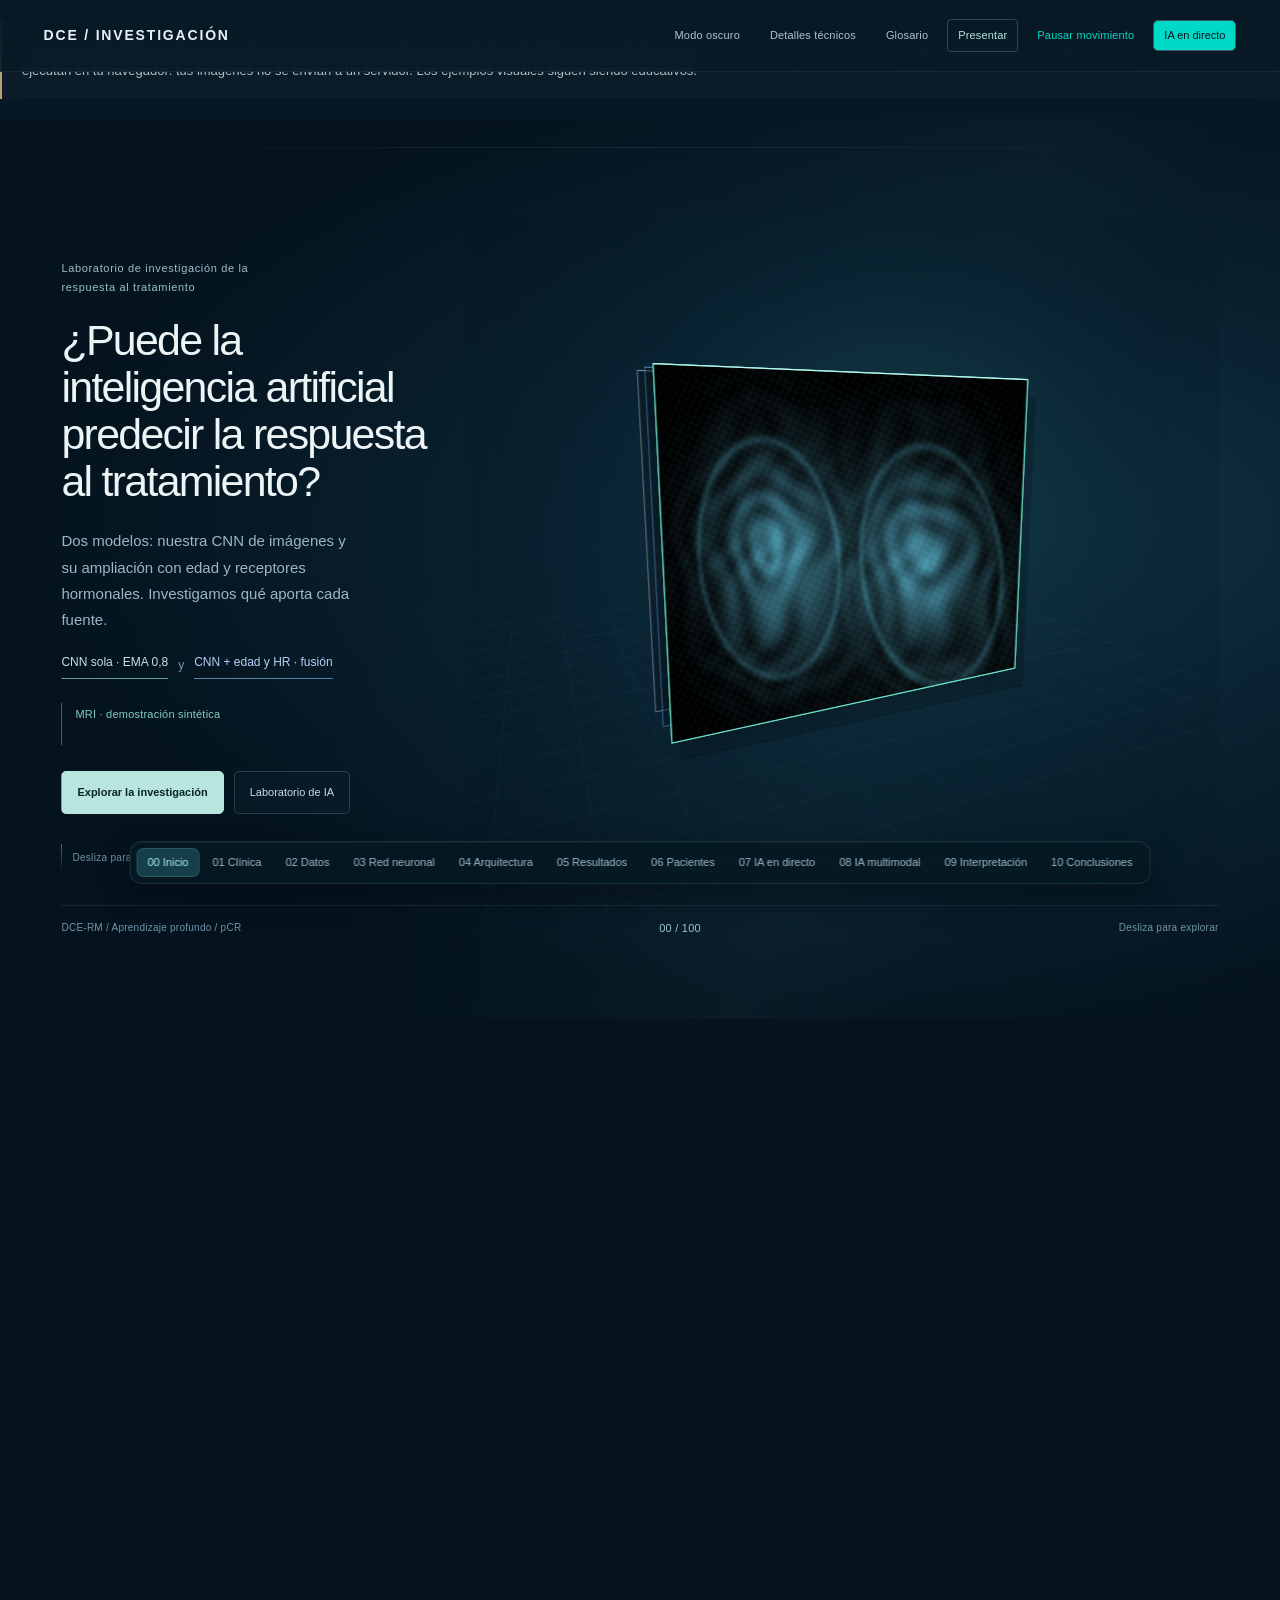
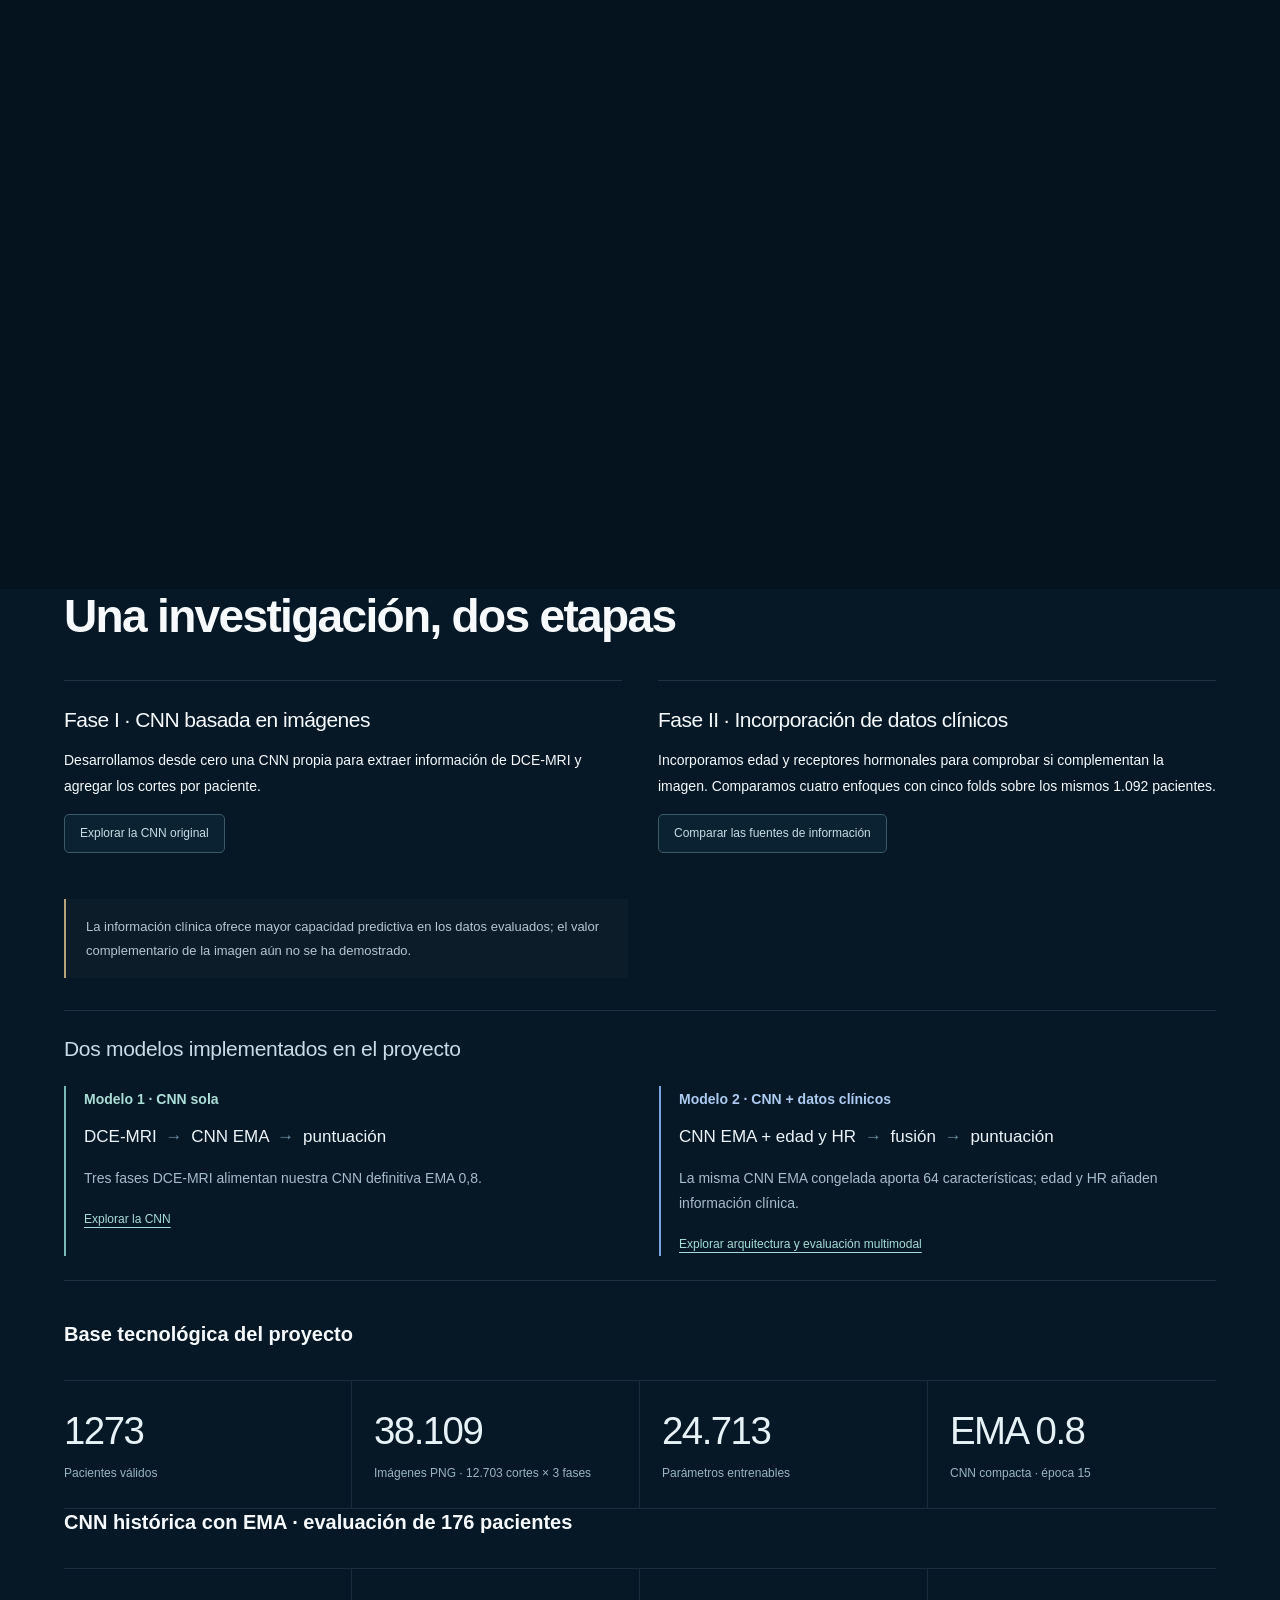
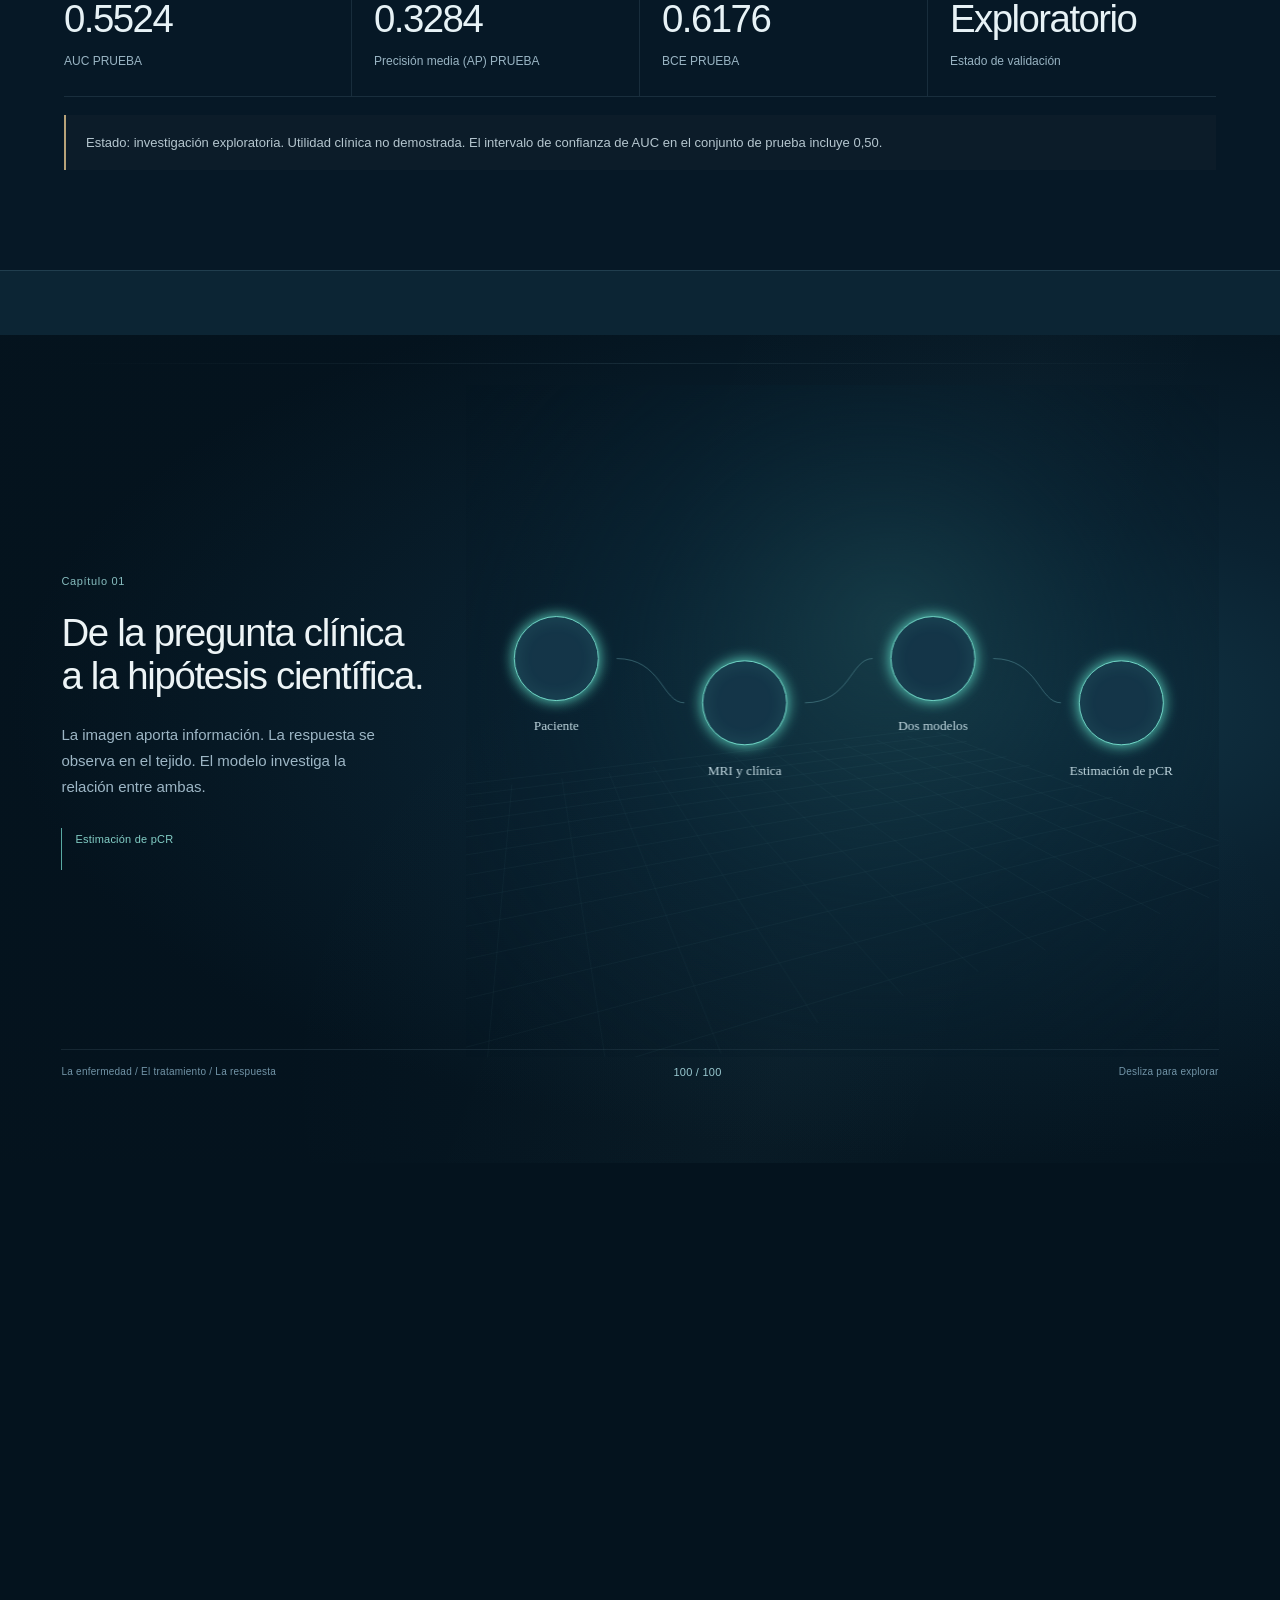
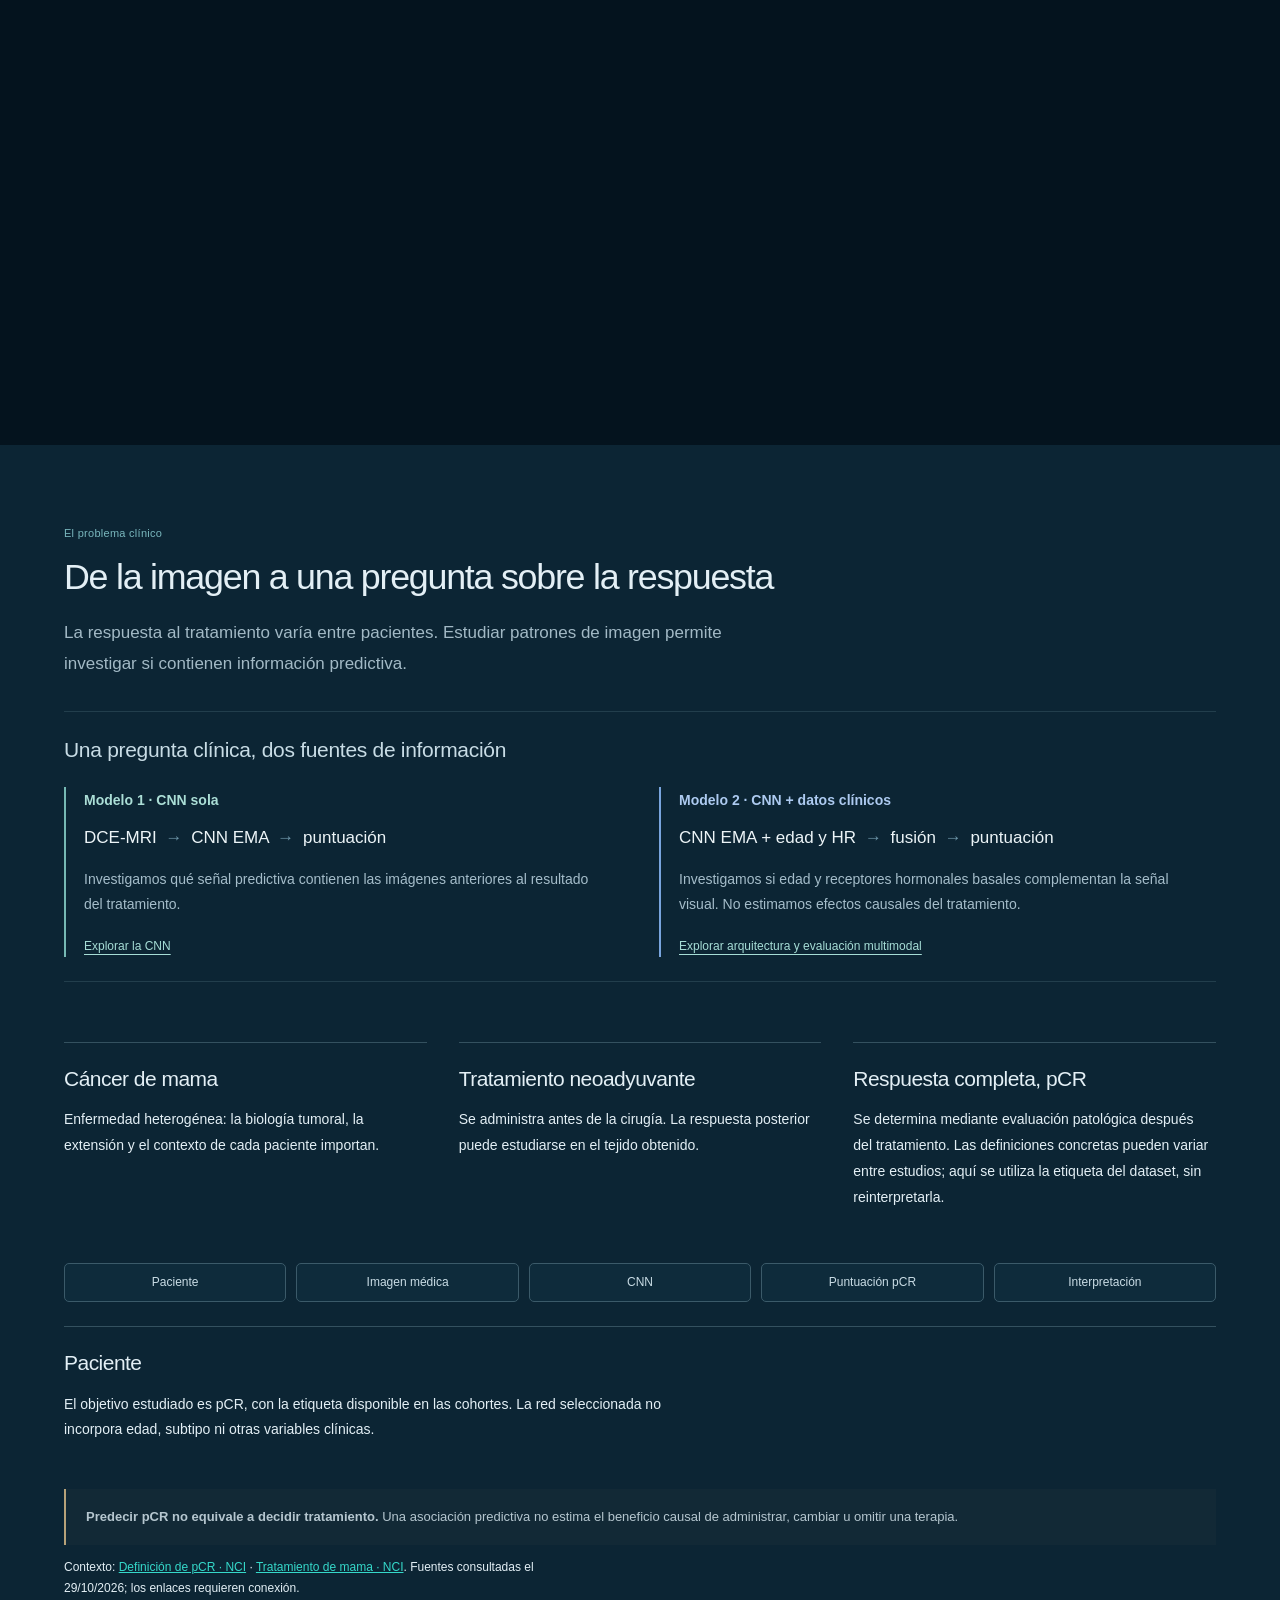
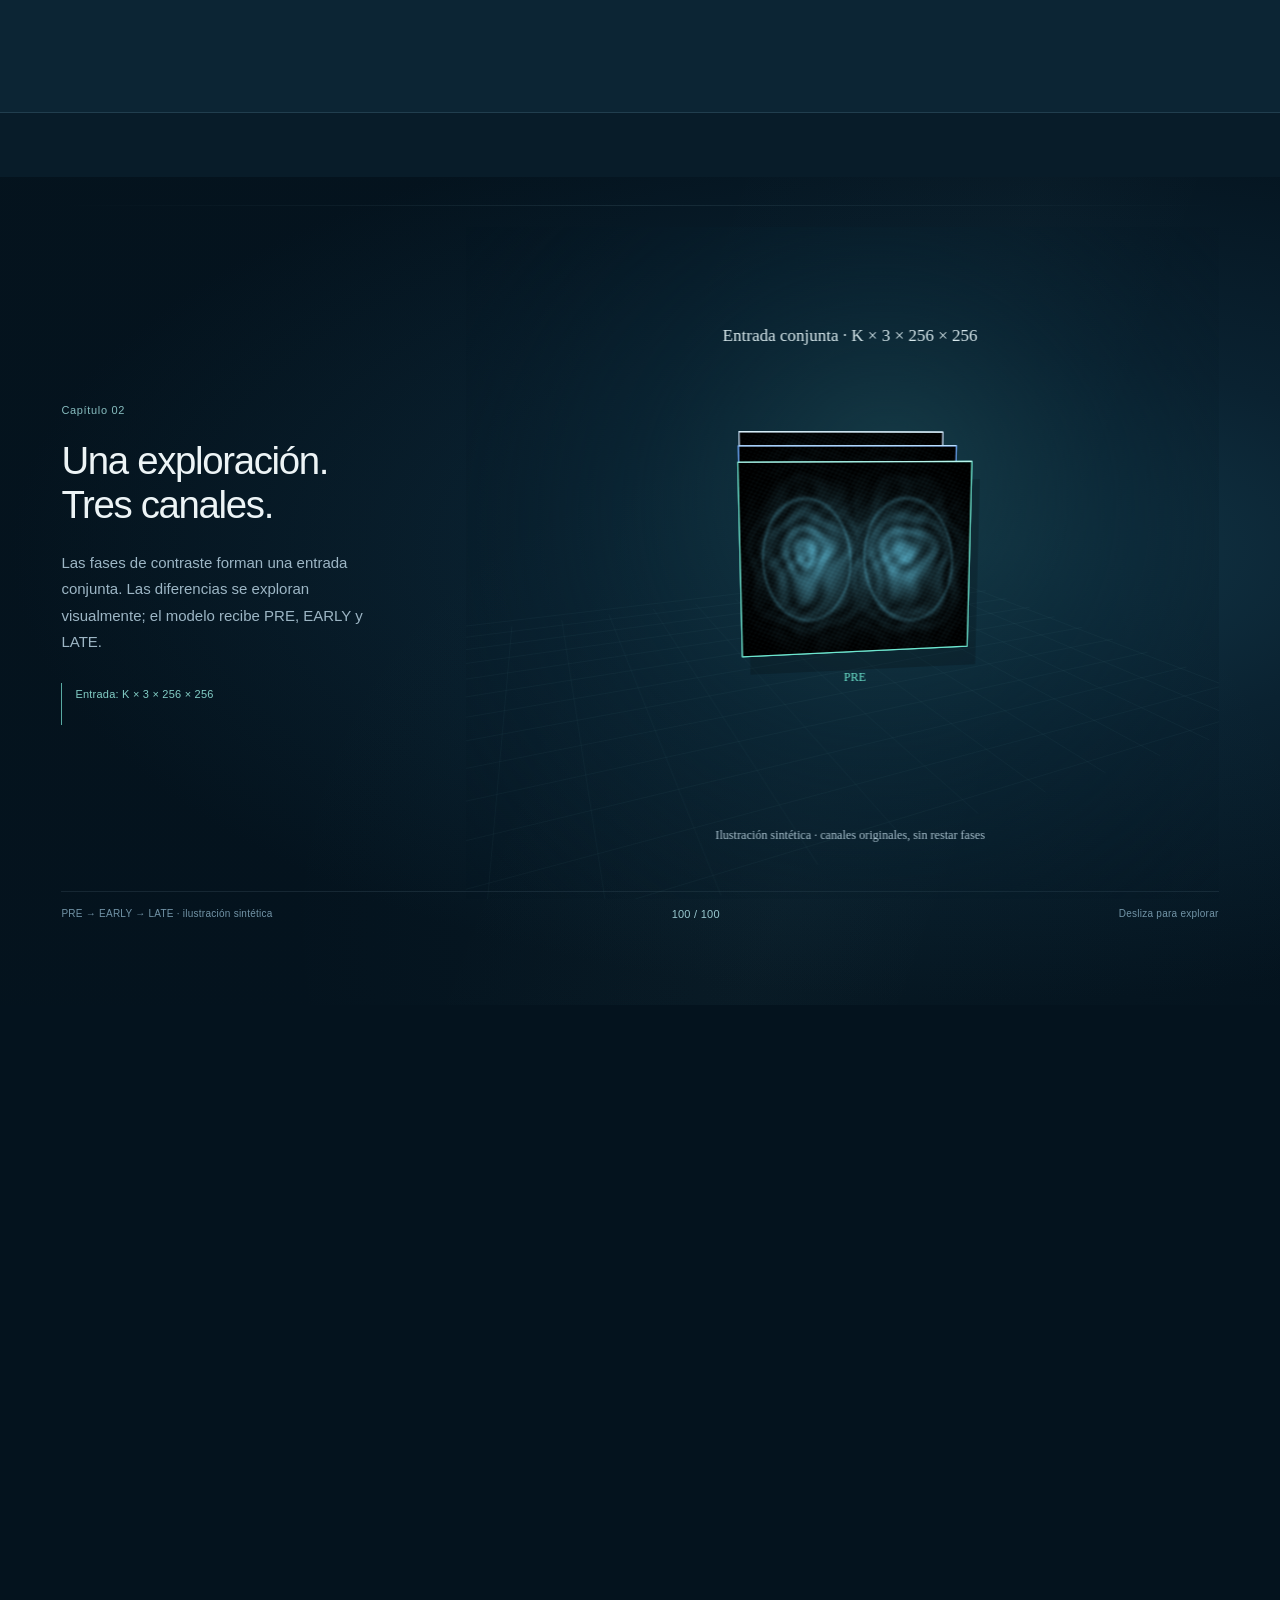
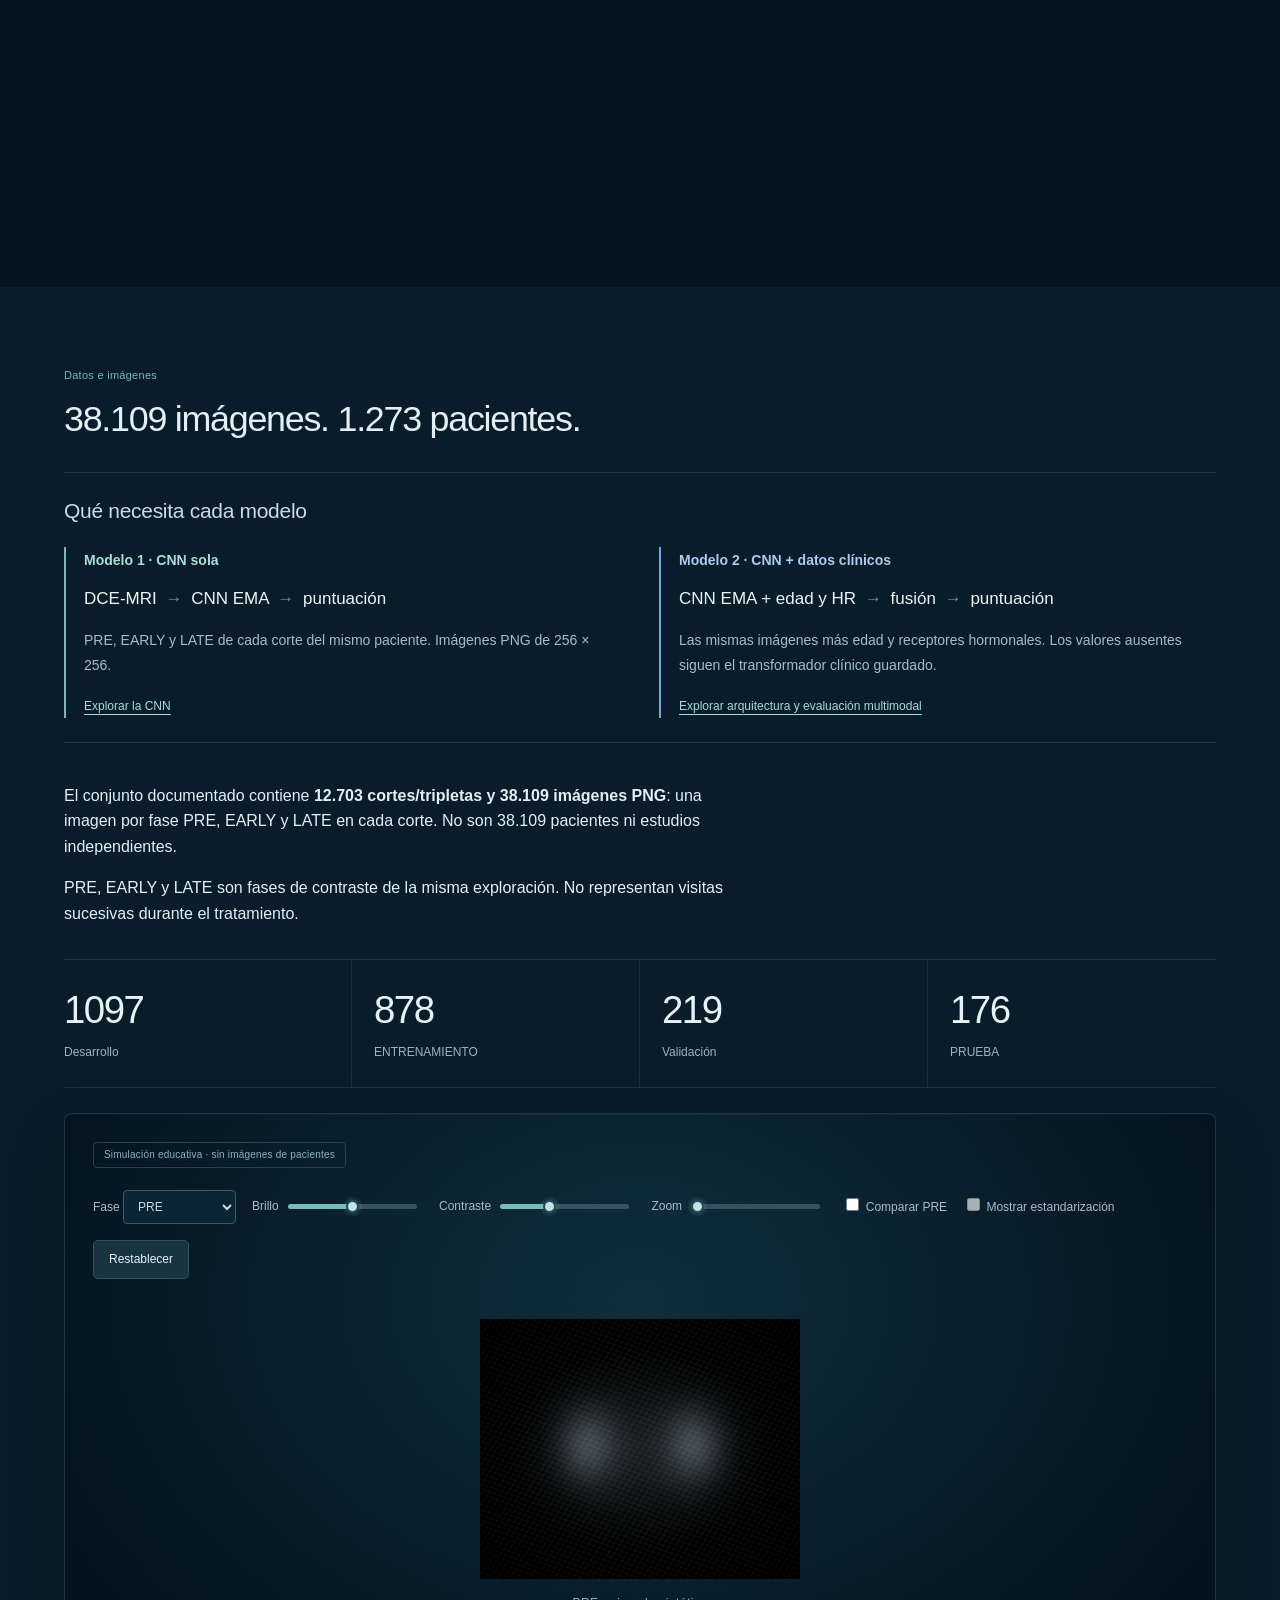
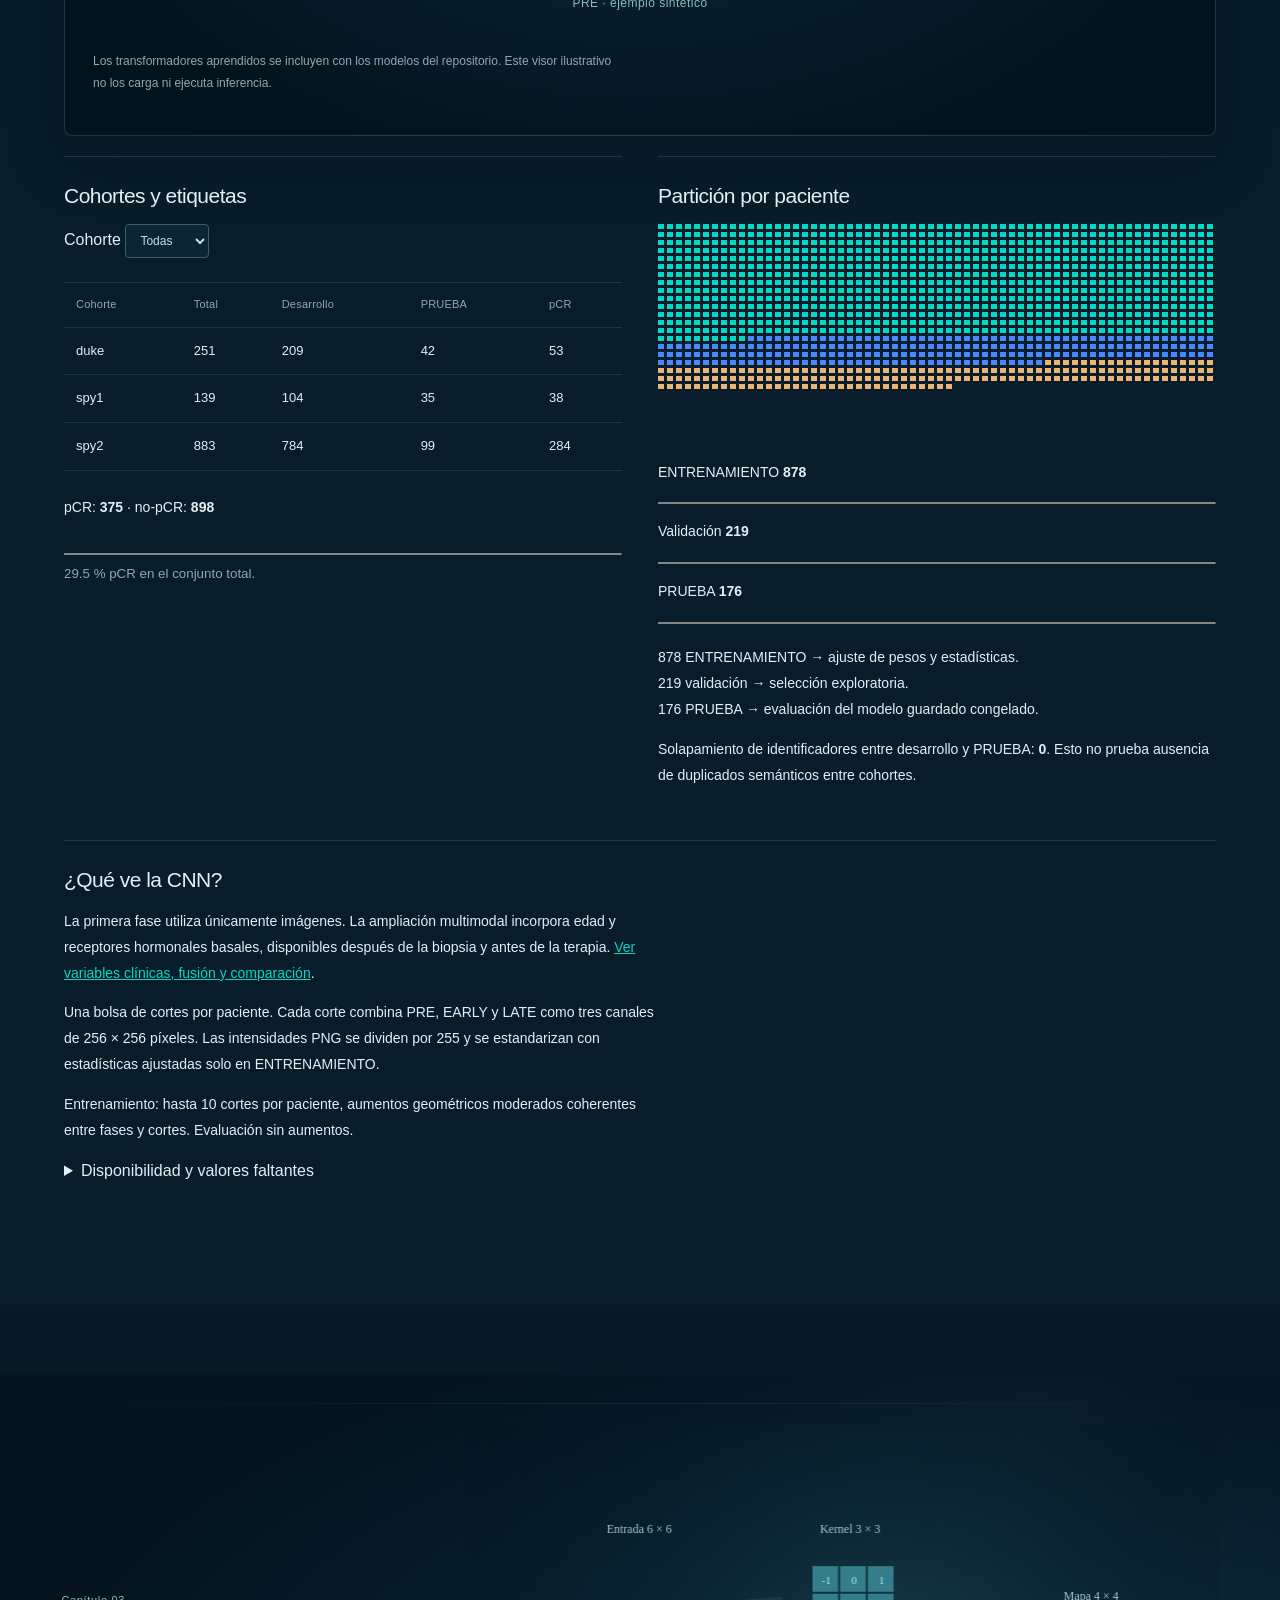
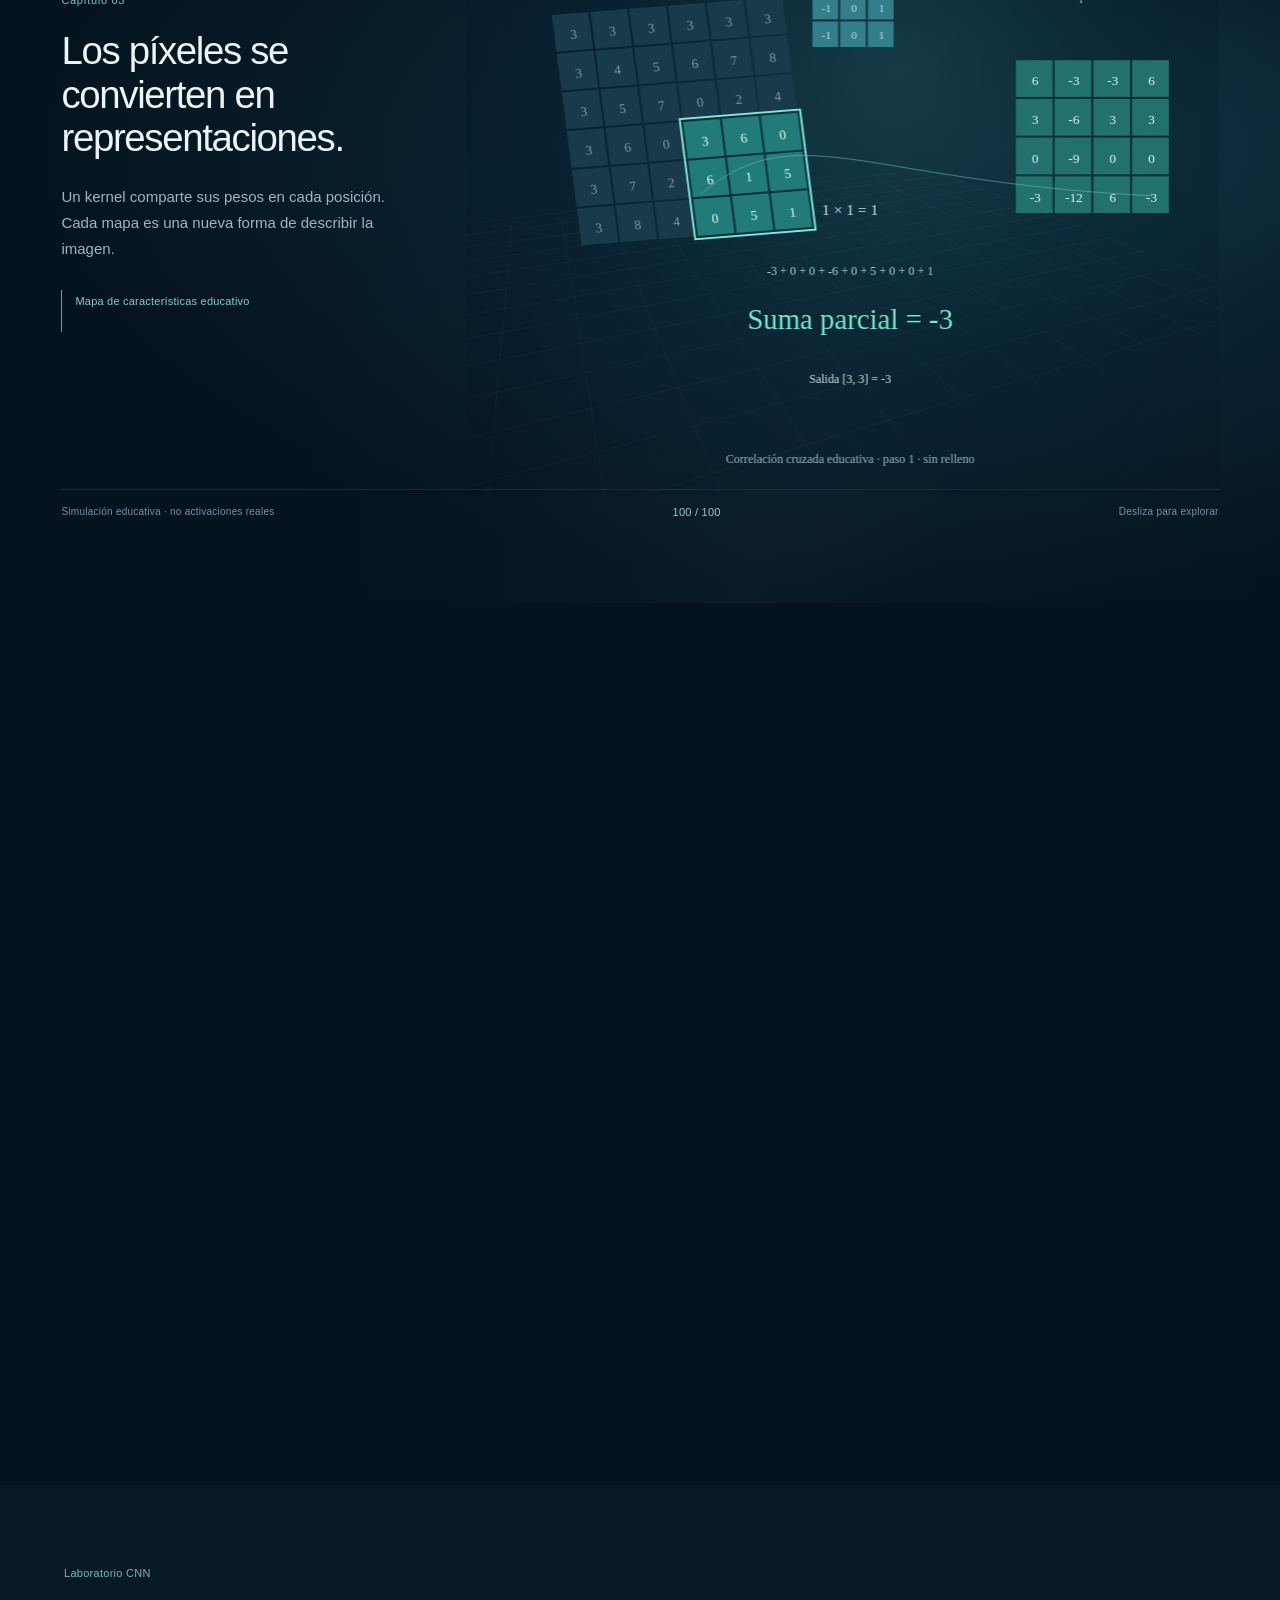
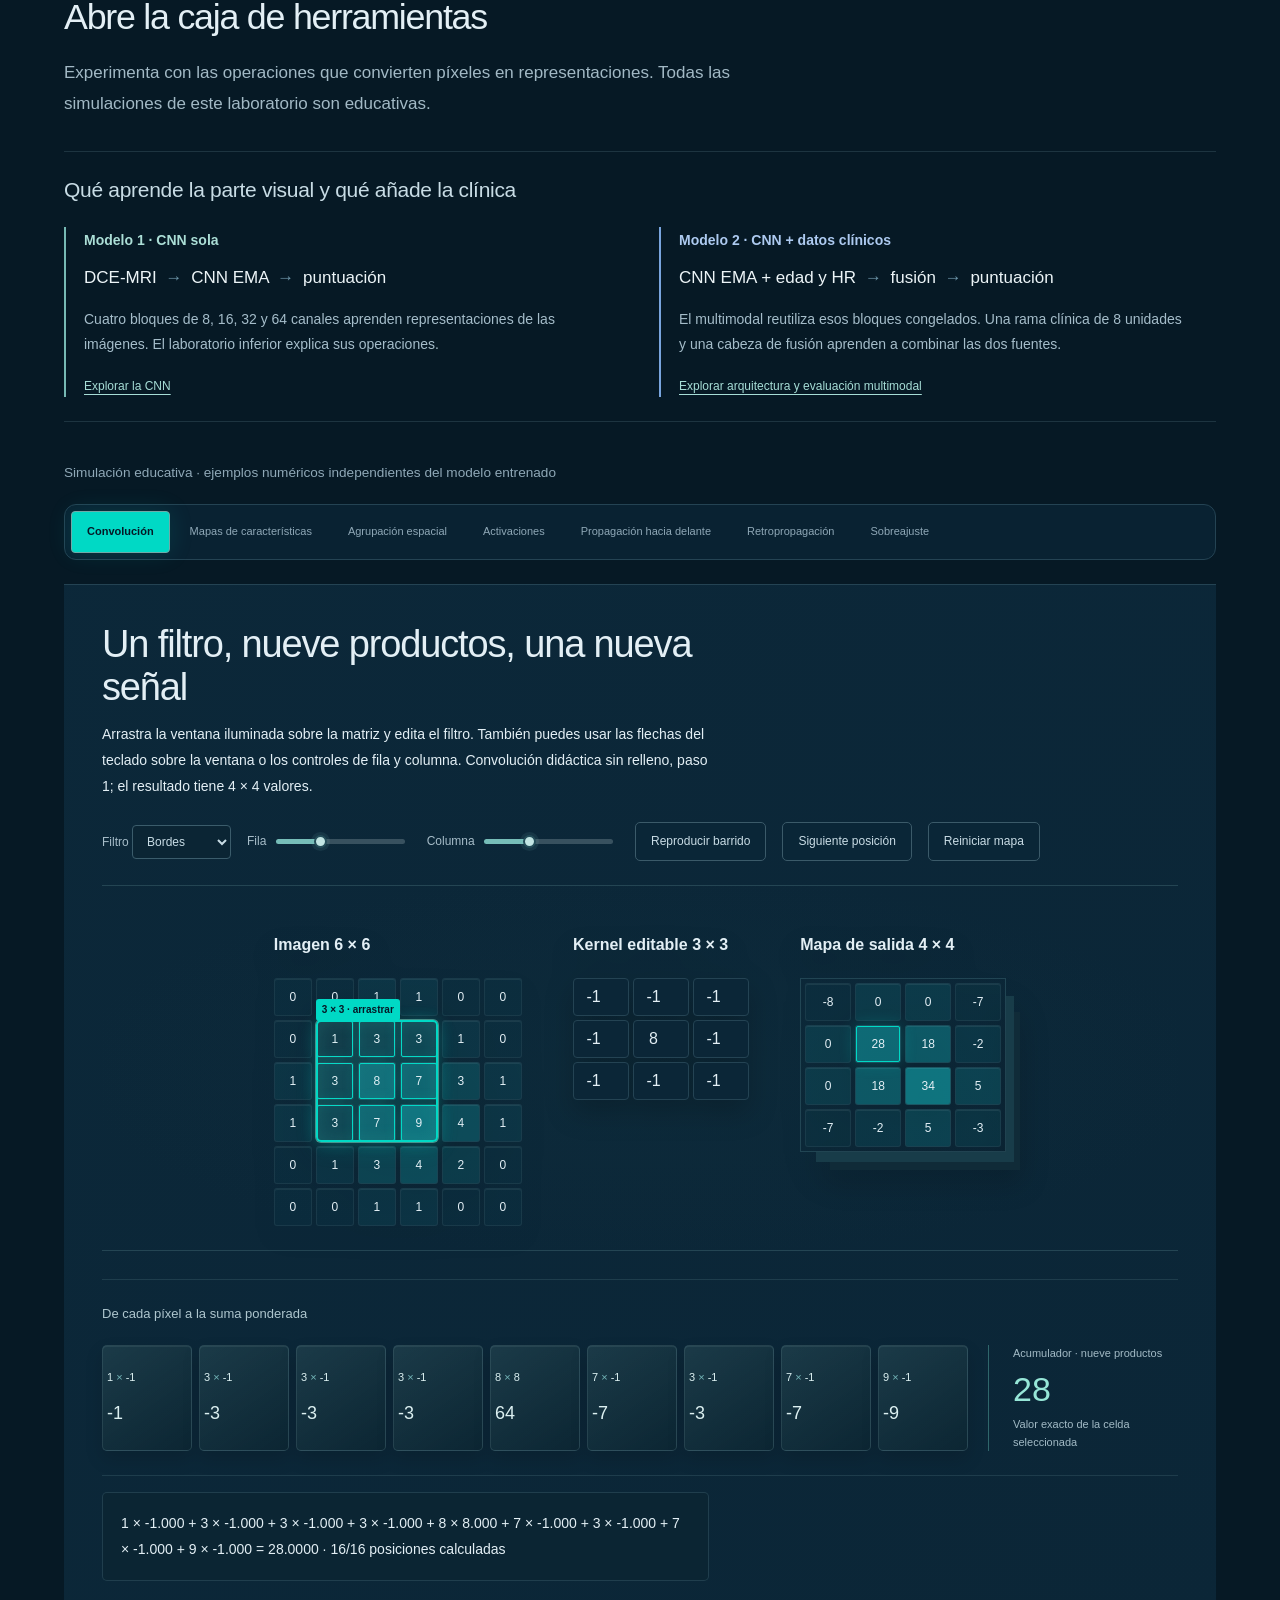
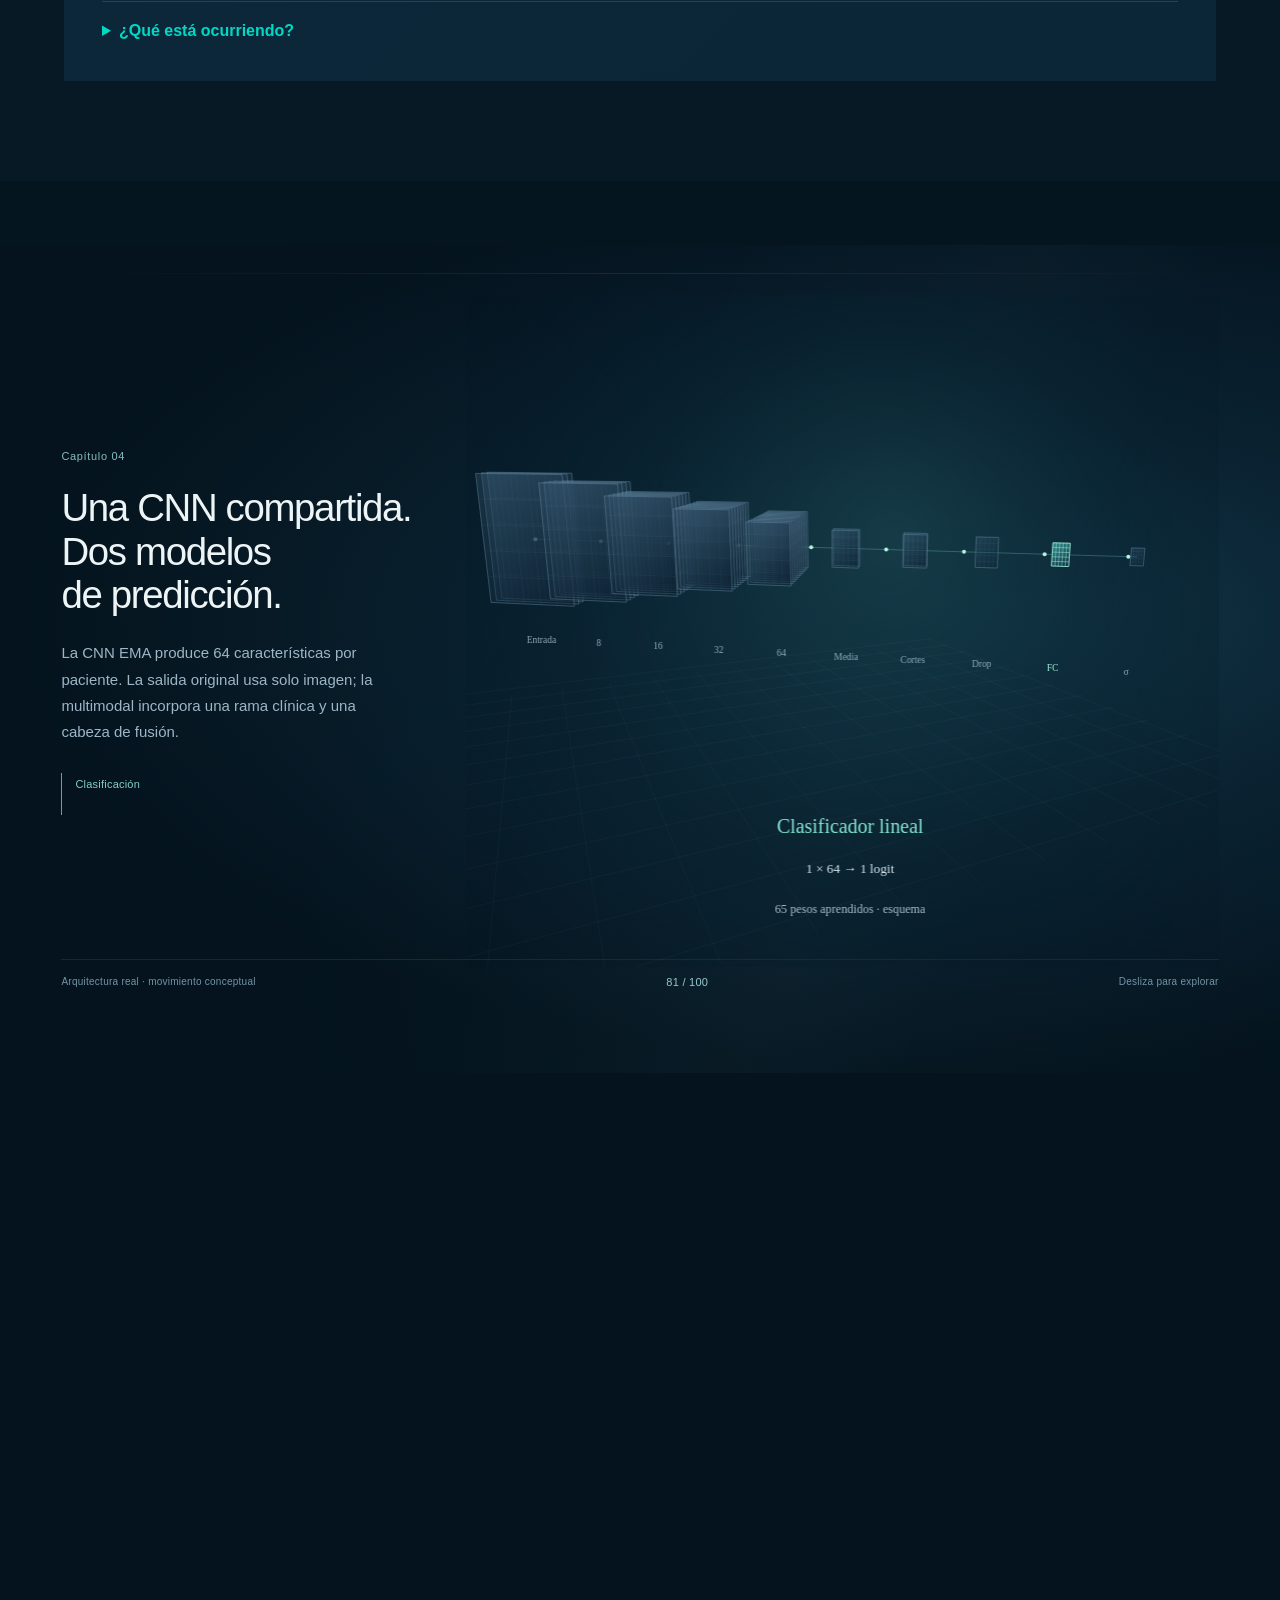
==== commit 7189151f: "Enable free local browser inference with preserved CNN EMA and fusion" ====
--- a/web/index.html
+++ b/web/index.html
@@ -120,7 +120,7 @@
 .mm-switch{display:flex;flex-wrap:wrap;gap:10px;margin:22px 0}.mm-switch button{background:transparent;color:#bbd4dc;border:1px solid #456876;padding:10px 16px}.mm-switch button[aria-pressed=true]{background:#204c50;color:#c5f0e6;border-color:#83cbb9}.mm-architecture.mm-image-only{grid-template-rows:auto;min-height:210px}.mm-image-only .mm-fusion{grid-row:1;align-self:stretch}.mm-source-explanation{border-top:1px solid #6f9bab38;margin:35px 0;padding-top:20px}.mm-source-explanation h3{font-size:23px}.mm-inference-mode{display:flex;flex-direction:column;gap:8px;font-size:13px;max-width:360px;margin:22px 0}.mm-table-wrap{overflow-x:auto;margin:25px 0;max-width:100%}#mm-model-table{width:100%;min-width:750px;font-size:13px;border-collapse:collapse}#mm-model-table caption{text-align:left;padding:0 0 15px;color:#afc7d2;font-size:13px}#mm-model-table th,#mm-model-table td{text-align:left;padding:14px 12px;border-bottom:1px solid #3c5c6a;font-weight:400}#mm-model-table td{font-variant-numeric:tabular-nums}#mm-model-table th:first-child{min-width:190px}#mm-model-table td:last-child{max-width:260px;color:#a7c0cb}#mm-model-table small{display:block;color:#9de4cf;font-size:11px;margin-top:5px}.mm-numerical-best{background:#80cbbd0d}.mm-numerical-best th{border-left:3px solid #8ddcc5!important}.mm-numerical-best td:nth-child(2){color:#acf1dc;font-weight:600!important}@media(max-width:600px){.mm-switch button{font-size:12px;padding:10px 12px}.mm-architecture.mm-image-only{min-height:0}.mm-image-only .mm-fusion{grid-row:auto}.mm-source-explanation h3{font-size:21px}#mm-model-table{font-size:12px}}
 </style><style>.dual-model-context{margin:32px 0 40px;padding:24px 0;border-block:1px solid #8fb9c32b;color:#c8dce5;clear:both}.dual-model-context>h3{font-size:21px!important;font-weight:500;letter-spacing:-.3px;margin:0 0 22px}.dual-model-lanes{display:grid;grid-template-columns:minmax(0,1fr) minmax(0,1fr);gap:38px}.dual-model-lanes article{min-width:0;padding-left:18px;border-left:2px solid #76b9b4}.dual-model-lanes article+article{border-color:#79a5de}.dual-model-label{font-size:14px;font-weight:600;color:#abded6}.dual-model-lanes article+article .dual-model-label{color:#adcaf0}.dual-model-path{font-size:17px;line-height:1.7;margin:12px 0;color:#ecf4f7}.dual-model-path i{font-style:normal;color:#6d95a8;padding:0 4px}.dual-model-lanes p{font-size:14px;line-height:1.8;color:#a5bdca;max-width:65ch}.dual-model-lanes a{font-size:12px;color:#a6ddd6;text-underline-offset:4px}.dual-hero-cue{display:flex;gap:10px;align-items:center;flex-wrap:wrap;margin:20px 0;color:#7b99aa;font-size:12px}.dual-hero-cue a{color:#c2e5e0;text-decoration:none;border-bottom:1px solid #659e9d;padding-bottom:5px}.dual-hero-cue a:last-child{color:#b4d1f4;border-color:#5b80a6}@media(max-width:700px){.dual-model-lanes{grid-template-columns:1fr;gap:28px}.dual-model-context{margin:25px 0 30px;padding:22px 0}.dual-model-path{font-size:15px}.dual-model-lanes p{font-size:13px}.dual-hero-cue{font-size:10px;gap:7px}}@media(max-height:800px) and (min-width:901px){.dual-hero-cue{margin:10px 0;font-size:10px}}
 .dual-engine-switch{display:flex;gap:10px;flex-wrap:wrap;padding-bottom:20px}.dual-engine-switch button[aria-pressed=true]{background:#b8e5de;color:#08252d}.dual-engine-branch{padding:24px 0;border-block:1px solid #789eac40;margin-bottom:20px}.dual-engine-branch[hidden]{display:none!important}.dual-engine-branch h3{font-size:21px}.dual-engine-branch>p{color:#a5bdca;font-size:13px;line-height:1.8;max-width:85ch}
-</style></head><body data-public-export="true"><a href="#overview" class="skip">Ir al contenido</a><div class="read-progress"><span id="reading"></span></div><aside><div class="brand">DCE<span>Research</span><small>Laboratorio de respuesta al tratamiento</small></div><nav id="nav"></nav><footer>Experimento académico<br>Modelo compacto · EMA 0.8<br>Evaluación: 29 octubre 2026<progress id="nav-progress" max="9" value="1"></progress><span id="section-count">1 / 9</span></footer></aside><main><div class="notice" style="margin:20px 0">Copia de la plataforma original: mismo diseño, animaciones educativas y resultados agregados. El repositorio incluye pesos, metadatos y archivos de evaluación; las MRI no se incluyen. Esta página es estática: no carga registros ni ejecuta modelos o servicios de inferencia.</div><header class="topbar"><small>Imagen médica / Aprendizaje profundo / Investigación</small><div class="tools"><button id="theme">Modo oscuro</button><button id="tech">Detalles técnicos</button><button id="glossary">Glosario</button><button id="tour">Presentar</button></div></header>
+</style></head><body data-public-export="true"><a href="#overview" class="skip">Ir al contenido</a><div class="read-progress"><span id="reading"></span></div><aside><div class="brand">DCE<span>Research</span><small>Laboratorio de respuesta al tratamiento</small></div><nav id="nav"></nav><footer>Experimento académico<br>Modelo compacto · EMA 0.8<br>Evaluación: 29 octubre 2026<progress id="nav-progress" max="9" value="1"></progress><span id="section-count">1 / 9</span></footer></aside><main><div class="notice" style="margin:20px 0">Copia de la plataforma original: mismo diseño, animaciones educativas y resultados agregados. El repositorio incluye pesos, metadatos y archivos de evaluación; las MRI no se incluyen. La CNN EMA y la fusión se ejecutan en tu navegador: tus imágenes no se envían a un servidor. Los ejemplos visuales siguen siendo educativos.</div><header class="topbar"><small>Imagen médica / Aprendizaje profundo / Investigación</small><div class="tools"><button id="theme">Modo oscuro</button><button id="tech">Detalles técnicos</button><button id="glossary">Glosario</button><button id="tour">Presentar</button></div></header>
 <section id="overview"><span class="tag">Investigación exploratoria · Resultados reales</span><h1>Aprendizaje profundo para predecir la respuesta al tratamiento del cáncer de mama</h1><p class="lead">Predicción de respuesta patológica completa mediante resonancia dinámica con contraste y redes neuronales convolucionales</p><div class="flow-art"><div><canvas id="hero-scan" width="240" height="200" aria-label="Imagen sintética educativa de MRI"></canvas><small>Imagen sintética · demostración</small></div><div><div class="flow-layers"><i></i><i></i><i></i><i></i></div><small>CNN compacta · 4 bloques convolucionales</small></div><div class="hero-readout"><small>Discriminación en el conjunto de prueba</small><b id="hero-auc"></b><p>Discriminación débil · evidencia inconclusa.<br>Un experimento reproducible.</p></div></div><p>¿Podemos estimar la respuesta patológica completa a partir de una resonancia? Exploramos esta pregunta con imágenes de tres fases, una CNN pequeña y evaluación por paciente.</p><a href="#clinical" class="button primary">Comenzar la exploración científica</a><div class="research-evolution" id="research-evolution"><h2>Una investigación, dos etapas</h2><div class="grid2"><article class="card"><h3>Fase I · CNN basada en imágenes</h3><p>Desarrollamos desde cero una CNN propia para extraer información de DCE-MRI y agregar los cortes por paciente.</p><a class="button" href="#architecture">Explorar la CNN original</a></article><article class="card"><h3>Fase II · Incorporación de datos clínicos</h3><p>Incorporamos edad y receptores hormonales para comprobar si complementan la imagen. Comparamos cuatro enfoques con cinco folds sobre los mismos 1.092 pacientes.</p><a class="button" href="#multimodal">Comparar las fuentes de información</a></article></div><p class="notice">La información clínica ofrece mayor capacidad predictiva en los datos evaluados; el valor complementario de la imagen aún no se ha demostrado.</p></div><h3>Base tecnológica del proyecto</h3><div id="overview-stats" class="stats"></div><h3>CNN histórica con EMA · evaluación de 176 pacientes</h3><p>EMA 0,8 combina progresivamente los pesos aprendidos, conservando la arquitectura. Es la CNN definitiva que ejecuta la plataforma y que aporta la rama visual del modelo multimodal final. <a href="#architecture">Ver cómo funciona EMA y qué aprende cada bloque</a>.</p><p class="legend">Esta evaluación histórica es distinta de la comparación OOF de 1.092 pacientes. Sus AUC no se comparan directamente.</p><div id="overview-results" class="stats"></div><div class="notice">Estado: investigación exploratoria. Utilidad clínica no demostrada. El intervalo de confianza de AUC en el conjunto de prueba incluye 0,50.</div></section>
 <section id="clinical"><div class="section-kicker">El problema clínico</div><h2>De la imagen a una pregunta sobre la respuesta</h2><p class="lead">La respuesta al tratamiento varía entre pacientes. Estudiar patrones de imagen permite investigar si contienen información predictiva.</p><div class="grid3"><article class="card"><h3>Cáncer de mama</h3><p>Enfermedad heterogénea: la biología tumoral, la extensión y el contexto de cada paciente importan.</p></article><article class="card"><h3>Tratamiento neoadyuvante</h3><p>Se administra antes de la cirugía. La respuesta posterior puede estudiarse en el tejido obtenido.</p></article><article class="card"><h3>Respuesta completa, pCR</h3><p>Se determina mediante evaluación patológica después del tratamiento. Las definiciones concretas pueden variar entre estudios; aquí se utiliza la etiqueta del dataset, sin reinterpretarla.</p></article></div><div class="pipeline" id="clinical-flow"></div><article class="card" id="clinical-explanation" aria-live="polite"></article><div class="notice"><strong>Predecir pCR no equivale a decidir tratamiento.</strong> Una asociación predictiva no estima el beneficio causal de administrar, cambiar u omitir una terapia.</div><p class="sources">Contexto: <a href="https://www.cancer.gov/publications/dictionaries/cancer-terms/def/pathologic-complete-response">Definición de pCR · NCI</a> · <a href="https://www.cancer.gov/types/breast/hp/breast-treatment-pdq">Tratamiento de mama · NCI</a>. Fuentes consultadas el 29/10/2026; los enlaces requieren conexión.</p></section>
 <section id="dataset"><div class="section-kicker">Datos e imágenes</div><h2>38.109 imágenes. 1.273 pacientes.</h2><p>El conjunto documentado contiene <strong>12.703 cortes/tripletas y 38.109 imágenes PNG</strong>: una imagen por fase PRE, EARLY y LATE en cada corte. No son 38.109 pacientes ni estudios independientes.</p><p>PRE, EARLY y LATE son fases de contraste de la misma exploración. No representan visitas sucesivas durante el tratamiento.</p><div id="dataset-stats" class="stats"></div><div class="radiology"><div class="tools"><span class="tag">Simulación educativa · sin imágenes de pacientes</span></div><div class="controls"><label>Fase <select id="phase"><option>PRE</option><option>EARLY</option><option>LATE</option><option>EARLY−PRE</option><option>LATE−PRE</option></select></label><label>Brillo <input id="brightness" type="range" min="-70" max="70" value="0"></label><label>Contraste <input id="contrast" type="range" min="30" max="220" value="100"></label><label>Zoom <input id="zoom" type="range" min="100" max="250" value="100"></label><label><input id="compare" type="checkbox"> Comparar PRE</label><label><input id="normalize-view" type="checkbox"> Mostrar estandarización</label><button id="reset-view">Restablecer</button></div><div class="scan-area"><figure><canvas id="scan" width="320" height="260"></canvas><figcaption id="scan-label">PRE · ejemplo sintético</figcaption></figure><figure id="compare-panel" class="hidden"><canvas id="scan-compare" width="320" height="260"></canvas><figcaption>PRE · referencia sintética</figcaption></figure></div><p id="normalization-caption" class="legend">Controles de visualización: no modifican el modelo ni sus resultados.</p></div><div class="grid2"><article class="card"><h3>Cohortes y etiquetas</h3><label>Cohorte <select id="cohort-filter"><option value="all">Todas</option><option value="duke">Duke</option><option value="spy1">I-SPY 1</option><option value="spy2">I-SPY 2</option></select></label><div id="cohort-table" class="table-wrap"></div><div id="class-distribution"></div></article><article class="card"><h3>Partición por paciente</h3><div id="split-bars"></div><p>878 ENTRENAMIENTO → ajuste de pesos y estadísticas.<br>219 validación → selección exploratoria.<br>176 PRUEBA → evaluación del modelo guardado congelado.</p><p>Solapamiento de identificadores entre desarrollo y PRUEBA: <strong>0</strong>. Esto no prueba ausencia de duplicados semánticos entre cohortes.</p></article></div><article class="card"><h3>¿Qué ve la CNN?</h3><p>La primera fase utiliza únicamente imágenes. La ampliación multimodal incorpora edad y receptores hormonales basales, disponibles después de la biopsia y antes de la terapia. <a href="#multimodal">Ver variables clínicas, fusión y comparación</a>.</p><p>Una bolsa de cortes por paciente. Cada corte combina PRE, EARLY y LATE como tres canales de 256 × 256 píxeles. Las intensidades PNG se dividen por 255 y se estandarizan con estadísticas ajustadas solo en ENTRENAMIENTO.</p><div class="technical">Entrada: [B, K, 3, 256, 256] + máscara de cortes reales. Evaluación: todos los cortes, bloques de hasta 16; promedio de vectores de características por paciente. Sin variables clínicas.</div><p>Entrenamiento: hasta 10 cortes por paciente, aumentos geométricos moderados coherentes entre fases y cortes. Evaluación sin aumentos.</p><details><summary>Disponibilidad y valores faltantes</summary><pre id="missing-data"></pre></details></article></section>
@@ -188,7 +188,7 @@
 <section id="architecture"><div class="section-kicker">Fase I · CNN propia entrenada desde cero</div><h2>Pequeña por diseño. Evaluada por paciente.</h2><p>SearchPatientCNN, variante compact. Cuatro bloques extraen características compartidas entre cortes; sus vectores de características se promedian antes de la clasificación.</p><div id="architecture-blocks" class="architecture"></div><div class="grid2"><article class="card"><h3>Receta del entrenamiento base</h3><div id="config-table" class="table-wrap"></div></article><article class="card"><h3>Cómo se obtuvo el modelo guardado final</h3><p>Promedio exponencial de parámetros (EMA, decaimiento 0,8) sobre los modelos guardados de las épocas 1–15. Después se recalcularon las estadísticas BatchNorm usando exclusivamente ENTRENAMIENTO.</p><p>No hubo nuevo entrenamiento por gradiente durante esa búsqueda. Se seleccionó la variante usando el conjunto reservado de validación reutilizado.</p><div class="technical">θ₁ᴱᴹᴬ = θ₁; θₜᴱᴹᴬ = 0.8 θₜ₋₁ᴱᴹᴬ + 0.2 θₜ<br>p = sigmoid(Linear(mean_cortes(embedding)))</div><p>Una red pequeña limita el coste y la capacidad, pero no garantiza que aprenda señales generalizables.</p></article></div></section>
 <section id="evaluation"><div class="section-kicker">Entrenamiento y evaluación</div><h2>Resultados y alcance de la evidencia</h2><div class="controls"><label>Partición <select id="eval-split"><option value="test">PRUEBA · 176 pacientes</option><option value="validation">Validación · 219 pacientes</option></select></label></div><div id="eval-stats" class="stats"></div><article class="card" id="split-comparison"><h3>ENTRENAMIENTO, validación y PRUEBA · mismo modelo guardado final</h3><p>EMA 0,8 · época 15. ENTRENAMIENTO mide ajuste sobre pacientes vistos; validación participó en selección y PRUEBA evalúa el modelo congelado. Las tres métricas se calculan por paciente.</p><div id="split-comparison-table" class="table-wrap"></div><div class="controls"><label>Métrica <select id="split-comparison-metric"><option value="bce">BCE · menor es mejor</option><option value="auc">ROC-AUC · mayor es mejor</option><option value="average_precision">Precisión media (AP)</option><option value="brier">Brier · menor es mejor</option></select></label></div><div id="split-comparison-chart" class="chart"></div><p class="legend">1 = ENTRENAMIENTO · 2 = Validación · 3 = PRUEBA. Puntos independientes del modelo guardado final, no una trayectoria temporal. El eje BCE ampliado reduce la separación visual sin cambiar la brecha numérica.</p><div class="grid2"><div><h3>ROC comparada</h3><div id="split-roc-chart" class="chart"></div></div><div><h3>Precisión–sensibilidad comparada</h3><div id="split-pr-chart" class="chart"></div></div></div><p class="legend"><span style="color:#008b87">● ENTRENAMIENTO</span> · <span style="color:#cf7951">● Validación</span> · <span style="color:#438bff">● PRUEBA</span>. Las prevalencias de cada conjunto se indican en la tabla.</p><p>PRUEBA tiene una sola evaluación final: no se ha creado una curva de prueba por época. El IC 95 % de AUC PRUEBA es 0,463–0,639.</p></article><article class="card"><h3>Evolución del modelo EMA</h3><p class="legend">Evaluación de cada modelo guardado EMA con prefijo 1…época y BatchNorm recalculada en ENTRENAMIENTO. Estas líneas no son la pérdida de los lotes del entrenamiento original.</p><div class="controls"><label>Métrica <select id="curve-metric"><option value="bce">BCE</option><option value="auc">ROC-AUC</option></select></label><label>Desde época <select id="first-epoch"><option>1</option><option>2</option></select></label><label>Escala <select id="curve-scale"><option value="fit">Ajustada a datos</option><option value="wide" selected>Amplia · BCE 0,56–0,64</option></select></label><label><input id="smooth" type="checkbox"> Añadir media móvil de 3 épocas</label></div><div id="learning-chart" class="chart"></div><div class="chart-tip" id="curve-tip">Pasa el cursor o enfoca un punto para ver valores exactos.</div><p class="legend"><span class="dot" style="background:#008b87"></span>ENTRENAMIENTO <span class="dot" style="background:#cf7951"></span>Validación · Modelo guardado seleccionado: época 15.</p><button class="explain" data-explain="learning">Explicar este resultado</button><p id="best-epoch"></p><div class="technical">BCE = −mean[y log(p) + (1−y) log(1−p)]. Menor es mejor. Las líneas originales permanecen visibles al activar el suavizado.</div></article><div class="grid2"><article class="card"><h3>ROC</h3><div id="roc-chart" class="chart"></div><button class="explain" data-explain="roc">Explicar este resultado</button><p id="auc-ci"></p></article><article class="card"><h3>Precisión–sensibilidad</h3><div id="pr-chart" class="chart"></div><button class="explain" data-explain="pr">Explicar este resultado</button><p>La referencia horizontal es la prevalencia observada en la partición seleccionada.</p></article></div><article class="card"><h3>Dos umbrales, el mismo modelo</h3><p>Comparación sobre el conjunto seleccionado. El umbral 0,50 pertenece a la evaluación original. El umbral 0,2816 se escogió después, maximizando el índice de Youden en la validación reutilizada. Ninguno de estos cambios altera las puntuaciones, la BCE ni la AUC.</p><div id="threshold-comparison-table" class="table-wrap"></div><div class="controls"><button id="threshold-original">Ver umbral original · 0,50</button><button id="threshold-exploratory">Ver umbral exploratorio · 0,2816</button></div><p class="legend">VP: pCR detectada; VN: no-pCR correctamente clasificada; FP: predicción pCR con etiqueta no-pCR; FN: pCR no detectada. La clase positiva es respuesta completa, no presencia de cáncer.</p><h3>Explorar el umbral</h3><p><strong>Valor inicial: 0,2816.</strong> Elegido por máximo índice de Youden (sensibilidad + especificidad − 1) en los 219 pacientes de validación. Es un análisis exploratorio posterior a conocer la evaluación original; no constituye un umbral validado de forma independiente. Clase positiva: pCR, no presencia de cáncer.</p><div class="notice">Exploración descriptiva sobre predicciones guardadas. Modificar este control no selecciona un umbral validado ni cambia el modelo. El resultado final se evaluó con 0,50.</div><div class="controls"><label>Umbral <input id="threshold" type="range" min="0" max="1" step="any" value="0.2816003859043121"></label><output id="threshold-value">0,2816</output></div><div class="grid2"><div id="confusion" class="matrix"></div><div id="threshold-metrics"></div></div><p>Falso positivo: clasificado como pCR, pero etiqueta no-pCR. Falso negativo: clasificado como no-pCR, pero etiqueta pCR. No se deducen decisiones terapéuticas de estas categorías.</p></article><div class="grid2"><article class="card"><h3>Calibración observada</h3><div id="calibration-chart" class="chart"></div><button class="explain" data-explain="calibration">Explicar este resultado</button><p>Los intervalos de calibración no se incorporan a esta página estática. Los archivos de evaluación del repositorio permiten el análisis local, sin modificar los modelos ni sustituir sus resultados.</p></article><article class="card"><h3>Comparación con referencias</h3><div id="baseline-table" class="table-wrap"></div><p>El predictor constante usa la prevalencia de ENTRENAMIENTO, sin ajuste al conjunto de prueba. El azar tiene AUC teórica 0,50; no se presenta como un experimento entrenado.</p><p>OOF del modelo EMA seleccionado: <strong>No disponible</strong>. PRUEBA oficial no equivale a validación externa independiente y ya se había utilizado con otro modelo.</p></article></div></section>
 <section id="patients"><div class="section-kicker">Explorador de pacientes</div><h2>Predicción y resultado observado</h2><p>Casos fuera del ajuste de pesos. Los archivos de evaluación se incluyen en el repositorio, pero no se cargan en este explorador web estático; la sección permanece como referencia de la plataforma original.</p><div class="controls"><label>Partición <select id="patient-split"><option value="test">PRUEBA</option><option value="validation">Validación reutilizada en selección</option></select></label><label>Buscar caso <input id="patient-search" type="search" placeholder="Caso 001"></label></div><div class="grid3"><article class="card"><h3>Casos de evaluación</h3><div id="patient-list" class="patient-list"></div></article><article class="card"><h3>Procesamiento</h3><div class="flow-layers"><i></i><i></i><i></i><i></i></div><p>PRE / EARLY / LATE → CNN → promedio por paciente → puntuación.</p><p class="legend">Esquema conceptual. No se ejecuta inferencia en el navegador.</p><details><summary>Atribución y activaciones</summary><p>No disponible. Haría falta un análisis de atribución compatible, validado y vinculado a imágenes autorizadas. No se han inventado mapas Grad-CAM.</p></details></article><article class="card" id="patient-detail" aria-live="polite"></article></div></section>
-<section id="live"><div class="section-kicker">Laboratorio de IA · interfaz de la plataforma original</div><h2>Laboratorio de nuestra CNN.</h2><p>Prototipo de investigación, no apto para decisiones clínicas. Modelo guardado compacto EMA 0.8, época 15; sin modelos externos.</p><div class="notice" id="live-connection" role="status">Web estática: modelos disponibles en el repositorio; inferencia en el navegador desactivada.</div><div class="live-workbench-head"><span>01 · Preparar las fases</span><span id="live-input-count">0 cortes completos</span></div><div class="grid3" id="live-inputs"></div><div class="live-pairing"><div class="live-workbench-head"><span>Correspondencia de cortes</span><button id="live-reconnect" type="button">Reconectar motor</button></div><p id="live-pair-summary">Selecciona las tres fases para revisar el emparejamiento.</p><div class="live-pair-table" id="live-pairs"></div><label class="live-confirm"><input id="live-confirm" type="checkbox" disabled> Confirmo que cada fila corresponde al mismo corte y que todos los cortes pertenecen al mismo paciente y examen.</label></div><p class="legend">Cada fase admite 1–64 PNG de 256 × 256, gris de 8 bits. Se emparejan por orden alfabético de nombre dentro de cada fase: comprueba la correspondencia de cortes. Todos deben pertenecer a un mismo paciente y examen compatible. No admite DICOM ni transforma automáticamente imágenes arbitrarias.</p><div class="controls"><label>Umbral exploratorio <input id="live-threshold" type="number" min="0" max="1" step="any" value="0.2816003859043121"></label><button id="live-run" class="primary">Ejecutar modelo real</button><button id="live-demo">Probar entrada sintética</button><button id="live-clear">Limpiar sesión</button></div><p class="legend">Umbral inicial 0,2816: máximo índice de Youden en validación reutilizada. Ajuste exploratorio, no validado de forma independiente.</p><div class="grid2"><article class="card"><h3>Procesamiento local</h3><p id="live-progress" aria-live="polite">Esperando imágenes.</p><ol id="live-stages"><li>Validación de PNG y fases</li><li>PNG / 255 · tensor PRE / EARLY / LATE</li><li>Estandarización con estadísticas de ENTRENAMIENTO</li><li>CNN → media de vectores de características por paciente</li><li>Logit → sigmoide → puntuación</li></ol><p class="legend">El estado indica lectura local, solicitud en curso o resultado recibido. Los tiempos de cada operación se muestran al recibir el resultado del servidor. No se añaden esperas ni etapas simuladas.</p></article><article class="card" id="live-result" aria-live="polite"><h3>Resultado pendiente</h3><p>Sin inferencia ejecutada.</p></article></div><details><summary>Privacidad, compatibilidad y explicabilidad</summary><p>Imágenes procesadas exclusivamente en RAM del servidor Python de tu ordenador (127.0.0.1). No se guardan uploads ni se envían a servicios externos. Limpiar elimina los archivos y resultados de esta interfaz; una operación ya iniciada puede finalizar en el servidor antes de liberar memoria.</p><p>La normalización, el orden de fases y la agregación son los del código congelado. La compatibilidad técnica del PNG no demuestra que su adquisición y preprocesamiento sean clínicamente comparables a los datos originales.</p><p>Grad-CAM: no disponible. No se muestran mapas de atribución inventados. Calibración individual e intervalos por paciente: no disponibles.</p></details></section>
+<section id="live"><div class="section-kicker">Laboratorio de IA · interfaz de la plataforma original</div><h2>Laboratorio de nuestra CNN.</h2><p>Prototipo de investigación, no apto para decisiones clínicas. Modelo guardado compacto EMA 0.8, época 15; sin modelos externos.</p><div class="notice" id="live-connection" role="status">Inferencia local en el navegador con la CNN EMA original; las imágenes no se envían a un servidor.</div><div class="live-workbench-head"><span>01 · Preparar las fases</span><span id="live-input-count">0 cortes completos</span></div><div class="grid3" id="live-inputs"></div><div class="live-pairing"><div class="live-workbench-head"><span>Correspondencia de cortes</span><button id="live-reconnect" type="button">Reconectar motor</button></div><p id="live-pair-summary">Selecciona las tres fases para revisar el emparejamiento.</p><div class="live-pair-table" id="live-pairs"></div><label class="live-confirm"><input id="live-confirm" type="checkbox" disabled> Confirmo que cada fila corresponde al mismo corte y que todos los cortes pertenecen al mismo paciente y examen.</label></div><p class="legend">Cada fase admite 1–64 PNG de 256 × 256, gris de 8 bits. Se emparejan por orden alfabético de nombre dentro de cada fase: comprueba la correspondencia de cortes. Todos deben pertenecer a un mismo paciente y examen compatible. No admite DICOM ni transforma automáticamente imágenes arbitrarias.</p><div class="controls"><label>Umbral exploratorio <input id="live-threshold" type="number" min="0" max="1" step="any" value="0.2816003859043121"></label><button id="live-run" class="primary">Ejecutar modelo real</button><button id="live-demo">Probar entrada sintética</button><button id="live-clear">Limpiar sesión</button></div><p class="legend">Umbral inicial 0,2816: máximo índice de Youden en validación reutilizada. Ajuste exploratorio, no validado de forma independiente.</p><div class="grid2"><article class="card"><h3>Procesamiento local</h3><p id="live-progress" aria-live="polite">Esperando imágenes.</p><ol id="live-stages"><li>Validación de PNG y fases</li><li>PNG / 255 · tensor PRE / EARLY / LATE</li><li>Estandarización con estadísticas de ENTRENAMIENTO</li><li>CNN → media de vectores de características por paciente</li><li>Logit → sigmoide → puntuación</li></ol><p class="legend">El estado describe la descarga del motor y el procesamiento real en el navegador. El tiempo total incluye la carga inicial del modelo. No se añaden esperas ni etapas simuladas.</p></article><article class="card" id="live-result" aria-live="polite"><h3>Resultado pendiente</h3><p>Sin inferencia ejecutada.</p></article></div><details><summary>Privacidad, compatibilidad y explicabilidad</summary><p>Las imágenes se procesan en memoria de este navegador. No se envían a ningún servidor ni se guardan en almacenamiento del navegador. Limpiar retira archivos y resultados de la interfaz y cancela la operación pendiente; un cálculo ya iniciado puede terminar antes de liberar memoria. Los modelos y el motor sí se descargan desde esta misma web.</p><p>La normalización, el orden de fases y la agregación son los del código congelado. La compatibilidad técnica del PNG no demuestra que su adquisición y preprocesamiento sean clínicamente comparables a los datos originales.</p><p>Grad-CAM: no disponible. No se muestran mapas de atribución inventados. Calibración individual e intervalos por paciente: no disponibles.</p></details></section>
 <style>#live-inputs .live-drop{border:1px dashed var(--teal);padding:20px;border-radius:12px;min-width:0}#live-inputs input{max-width:100%;font-size:12px}#live-inputs img{display:block;max-width:100%;width:210px;margin:12px auto;background:#061826}#live-inputs .live-names{font-size:11px;max-height:70px;overflow:auto;overflow-wrap:anywhere}.live-drop.drag{background:#00d9c522}#live-result .live-score{font-size:52px;color:var(--teal)}#live-stages li{padding:5px 0}</style>
 <style>#live .live-workbench-head{display:flex;justify-content:space-between;gap:16px;align-items:center;font-size:12px;font-weight:650;letter-spacing:.04em;color:var(--teal);padding:15px 0;border-bottom:1px solid var(--line)}#live .live-pairing{margin:22px 0;padding:8px 22px 20px;border:1px solid var(--line);background:var(--surface);border-radius:12px}#live .live-pair-table{max-height:230px;overflow:auto}#live .live-pair-table table{font-size:12px;table-layout:fixed}#live .live-pair-table td{overflow-wrap:anywhere}#live .live-pair-table th:first-child{width:48px}#live .live-confirm{display:flex;gap:10px;align-items:flex-start;font-size:13px;margin-top:16px;color:var(--muted)}#live .live-confirm input{margin-top:5px;accent-color:var(--teal)}#live .live-drop{background:var(--surface);border-style:solid;border-top:2px solid var(--teal);transition:border-color .2s,background .2s}#live .live-drop.drag{background:color-mix(in srgb,var(--teal) 12%,var(--surface));border-color:var(--teal)}#live .live-drop h3{display:flex;justify-content:space-between}#live .live-drop h3 small{font-size:11px;font-weight:400}#live .live-drop img{max-height:220px;object-fit:contain;border-radius:5px}#live .live-drop .live-remove{font-size:11px;padding:4px 8px;margin-top:10px}#live #live-progress{min-height:52px;padding:14px 16px;border-left:2px solid var(--teal);background:color-mix(in srgb,var(--teal) 7%,var(--surface));font-size:13px}#live[data-state=working] #live-progress{border-left-width:5px}#live[data-state=error] #live-progress{border-left-color:#d79962}#live #live-stages{padding-left:22px;color:var(--muted);font-size:13px}#live[data-state=complete] #live-stages{color:var(--teal)}#live .live-result-summary{display:grid;grid-template-columns:1fr 1fr;border-top:1px solid var(--line);margin:20px 0}#live .live-result-summary div{padding:12px 0}#live .live-result-summary small{display:block}#live .live-score{font-variant-numeric:tabular-nums}@media(max-width:700px){#live .live-pairing{padding:8px 12px 14px}#live .live-pair-table{overflow:auto}#live .live-pair-table table{min-width:500px}}</style><style>#live img[hidden]{display:none!important}#live button:disabled{opacity:.4;cursor:not-allowed}#live input[type=file]::file-selector-button{border:1px solid var(--line);border-radius:5px;background:var(--surface);color:var(--teal);padding:8px 11px;margin:8px 10px 8px 0;cursor:pointer}</style><section id="multimodal" data-state="loading">
 <div class="section-kicker">Fase II · Incorporación de datos clínicos</div>
@@ -218,11 +218,11 @@
  <div class="controls"><label>Umbral exploratorio<input type="number" id="mm-threshold" min="0" max="1" step="any" value="0.5"></label><button type="submit" id="mm-run" disabled>Ejecutar modelo multimodal</button><button type="button" id="mm-clear">Limpiar sesión</button><button type="button" id="mm-reconnect">Reconectar</button></div>
  </form>
  <div id="mm-progress" class="mm-explanation" role="status">Sin inferencia ejecutada.</div><div id="mm-result" aria-live="polite"></div>
- <details><summary>Privacidad y alcance</summary><p>Las imágenes y las variables se envían únicamente al servidor local de este ordenador y se procesan en memoria. Limpiar elimina la información de esta interfaz; una solicitud ya recibida puede finalizar antes de liberar sus datos. No se guardan variables clínicas en almacenamiento del navegador.</p><p>El esquema y las cohortes compatibles se muestran cuando el modelo está disponible. Un archivo técnicamente válido no demuestra compatibilidad clínica ni generalización. La comparación con la CNN original se identifica por su checkpoint y protocolo.</p></details>
+ <details><summary>Privacidad y alcance</summary><p>Las imágenes y las variables clínicas se procesan exclusivamente en memoria de este navegador; no se envían a un servidor ni se guardan en almacenamiento del navegador. Limpiar retira la información de la interfaz y cancela la operación pendiente. Un cálculo ya iniciado puede terminar antes de liberar memoria. El motor y los modelos sí se descargan desde esta misma web.</p><p>El esquema y las cohortes compatibles se muestran cuando el modelo está disponible. Un archivo técnicamente válido no demuestra compatibilidad clínica ni generalización. La comparación con la CNN original se identifica por su checkpoint y protocolo.</p></details>
 </div>
 </section>
 <section id="interpretation"><div class="section-kicker">Interpretación clínica</div><h2>Cómo interpretar las predicciones</h2><div class="controls"><label>Escenario didáctico <select id="scenario"><option>Predicción elevada</option><option>Predicción intermedia</option><option>Predicción baja</option><option>Datos insuficientes</option><option>Falso positivo</option><option>Falso negativo</option></select></label></div><article class="card" id="scenario-detail"></article><div class="grid2"><article class="card"><h3>¿Podría apoyar una discusión?</h3><p>Como herramienta de investigación permite formular hipótesis y estudiar errores. El rendimiento actual es cercano al azar y no acredita una utilidad clínica.</p><p>Discriminación, calibración y utilidad son preguntas distintas. El umbral debe elegirse con un propósito y consecuencias definidos, y evaluarse en datos nuevos.</p></article><article class="card"><h3>¿Administrar u omitir tratamiento?</h3><p>Estos resultados no justifican hacerlo. Predecir pCR bajo los tratamientos observados no compara el beneficio causal de tratamientos alternativos.</p><p>Harían falta validación externa, evaluación prospectiva, calibración y evidencia de beneficio en el contexto concreto, además de información clínica y valoración profesional.</p></article></div><div class="notice">Veredicto: investigación exploratoria con conjunto reservado interno. Utilidad clínica no demostrada. Demostración académica, sin certificación ni uso asistencial.</div></section>
-<section id="conclusions"><div class="section-kicker">Conclusiones y futuro</div><h2>Qué aporta cada fuente de información</h2><p class="lead">La información clínica ofrece mayor capacidad predictiva en los datos evaluados; el valor complementario de la imagen aún no se ha demostrado. El proyecto reúne 1.273 pacientes y 38.109 imágenes; la comparación OOF utiliza 1.092 pacientes elegibles.</p><div class="table-wrap"><table><thead><tr><th>Uso</th><th>Pacientes</th><th>Cortes / tripletas</th><th>Imágenes PNG</th></tr></thead><tbody><tr><td>ENTRENAMIENTO · ajuste</td><td>878</td><td>8.759</td><td>26.277</td></tr><tr><td>Validación · selección</td><td>219</td><td>2.186</td><td>6.558</td></tr><tr><td>PRUEBA · evaluación final</td><td>176</td><td>1.758</td><td>5.274</td></tr><tr><td>Total documentado</td><td>1.273</td><td>12.703</td><td>38.109</td></tr></tbody></table></div><p>El modelo no se ajustó con las 38.109 imágenes: el ajuste utilizó ENTRENAMIENTO, con un límite de 10 cortes por paciente en cada época. Todos los pacientes de este conjunto tienen como máximo 10 cortes, por lo que ese límite no descarta cortes disponibles. La evaluación utilizó todos los cortes disponibles de cada paciente. La recalibración de BatchNorm utilizó los 8.759 cortes de ENTRENAMIENTO. Validación y PRUEBA conservaron su función de evaluación.</p><div class="grid2"><article class="card"><h3>Qué construimos</h3><p>Una CNN propia entrenada desde cero, modelos clínicos y multimodales y una plataforma que ejecuta inferencia real. La segunda fase continúa el experimento inicial y evalúa si combinar las fuentes aporta información adicional.</p><h3>Qué aprendimos</h3><p>En cinco folds sobre 1.092 pacientes, edad y HR obtienen AUC 0,6450; la CNN por fold, 0,5197; la fusión neuronal, 0,6326; y la fusión lineal, 0,6355. La diferencia de AUC entre fusión neuronal y clínica es −0,0125, IC95 % [−0,0378; +0,0111]. No se demuestra una mejora adicional de la fusión. Esta comparación es exploratoria y sus intervalos son condicionales a los modelos entrenados.</p></article><article class="card"><h3>Próximos pasos</h3><p>Mejorar la calidad y comparabilidad de las imágenes, contrastar hipótesis con cohortes independientes y fijar hitos de validación antes de experimentar.</p><p>La implementación funcional demuestra una capacidad tecnológica. El uso clínico exigiría evidencia adicional, calibración y estudios prospectivos; todavía no se plantea.</p></article></div><article class="card"><h3>Limitaciones de la CNN histórica y del estudio</h3><p>La evaluación OOF reutiliza un desarrollo históricamente explorado. Cinco etiquetas I-SPY1 ausentes se excluyeron del estudio nuevo, pero participaron como ruido en algunos extractores previos. El modelo final de inferencia usa nuestra EMA 0,8 congelada; su cabeza multimodal está ajustada con 1.092 pacientes y no tiene una evaluación independiente propia.</p><ul id="limitations"></ul></article><h3 style="margin-top:30px">Evolución de la investigación</h3><div class="steps" id="timeline"><div>Preparación<small>PNG, metadatos y particiones por paciente</small></div><div>Entrenamiento<small>15 épocas · receta compacta</small></div><div>Clínica y fusión<small>Edad y HR · dos ramas</small></div><div>Comparación OOF<small>Cuatro enfoques · 1.092 pacientes</small></div></div><p id="timeline-detail" aria-live="polite"></p><article class="card"><h3>Metodología y procedencia</h3><p>La fase II reutiliza CNN entrenadas dentro de cada fold y ajusta los transformadores clínicos solo con entrenamiento. Las 80 épocas de fusión se mantienen fijas; no se seleccionan por los resultados exteriores. La AUC histórica de la EMA en 176 pacientes se conserva como antecedente separado.</p><p>La selección priorizó AUC de validación ≥ 0,54, BCE frente al predictor constante y comportamiento de las curvas. Se reutilizó el conjunto reservado para explorar variantes: sus métricas son condicionales a la selección.</p><p>El conjunto de prueba ya había sido evaluado históricamente con otro modelo. El intervalo de remuestreo refleja variación del muestreo de pacientes, no toda la incertidumbre del entrenamiento y selección.</p><details><summary>Procedencia verificable de los datos</summary><pre id="provenance" style="white-space:pre-wrap;overflow-wrap:anywhere;font-size:12px"></pre></details><button id="download-data">Descargar resultados agregados públicos</button></article><p class="sources">Contexto de DCE-MRI: <a href="https://www.cancerimagingarchive.net/analysis-result/breastdcedl_ispy2/">BreastDCEDL_ISPY2 · TCIA</a>. Las cifras de esta plataforma proceden exclusivamente de los archivos locales del proyecto.</p></section></main><div class="tourbar"><button id="previous">Anterior</button><span id="tour-progress"></span><button id="next">Siguiente</button><button id="exit-tour">Salir</button></div><dialog id="modal"><button id="close-modal" style="float:right" aria-label="Cerrar">✕</button><div id="modal-content"></div></dialog><script id="project-data" type="application/json">{"model":{"name":"Compacta · EMA 0.8","epoch":15,"parameters":24713,"trainable_parameters":24713,"checkpoint_bytes":380676,"checkpoint_sha256":"d9fcf647298a88b3106eb5861a866dbab937f22d191d5e5e3804e97fe23677d5","status":"Investigación exploratoria"},"metrics":{"test":{"auc":0.5523853351741065,"bce":0.6176158443809591,"average_precision":0.3283521511036569,"brier":0.21285436329868837,"n_patients":176,"positives":53,"prevalence":0.30113636363636365,"roc":[{"fpr":0.0,"tpr":0.0},{"fpr":0.008130081300813009,"tpr":0.0},{"fpr":0.008130081300813009,"tpr":0.018867924528301886},{"fpr":0.08130081300813008,"tpr":0.018867924528301886},{"fpr":0.08130081300813008,"tpr":0.03773584905660377},{"fpr":0.08943089430894309,"tpr":0.03773584905660377},{"fpr":0.08943089430894309,"tpr":0.05660377358490566},{"fpr":0.12195121951219512,"tpr":0.05660377358490566},{"fpr":0.12195121951219512,"tpr":0.07547169811320754},{"fpr":0.14634146341463414,"tpr":0.07547169811320754},{"fpr":0.14634146341463414,"tpr":0.1320754716981132},{"fpr":0.15447154471544716,"tpr":0.1320754716981132},{"fpr":0.15447154471544716,"tpr":0.1509433962264151},{"fpr":0.17073170731707318,"tpr":0.1509433962264151},{"fpr":0.17073170731707318,"tpr":0.16981132075471697},{"fpr":0.17886178861788618,"tpr":0.16981132075471697},{"fpr":0.17886178861788618,"tpr":0.18867924528301888},{"fpr":0.1951219512195122,"tpr":0.18867924528301888},{"fpr":0.1951219512195122,"tpr":0.22641509433962265},{"fpr":0.21138211382113822,"tpr":0.22641509433962265},{"fpr":0.21138211382113822,"tpr":0.24528301886792453},{"fpr":0.22764227642276422,"tpr":0.24528301886792453},{"fpr":0.22764227642276422,"tpr":0.2830188679245283},{"fpr":0.23577235772357724,"tpr":0.2830188679245283},{"fpr":0.23577235772357724,"tpr":0.3018867924528302},{"fpr":0.25203252032520324,"tpr":0.3018867924528302},{"fpr":0.25203252032520324,"tpr":0.32075471698113206},{"fpr":0.2601626016260163,"tpr":0.32075471698113206},{"fpr":0.2601626016260163,"tpr":0.33962264150943394},{"fpr":0.2682926829268293,"tpr":0.33962264150943394},{"fpr":0.2682926829268293,"tpr":0.3584905660377358},{"fpr":0.2764227642276423,"tpr":0.3584905660377358},{"fpr":0.2764227642276423,"tpr":0.41509433962264153},{"fpr":0.3008130081300813,"tpr":0.41509433962264153},{"fpr":0.3008130081300813,"tpr":0.4339622641509434},{"fpr":0.3252032520325203,"tpr":0.4339622641509434},{"fpr":0.3252032520325203,"tpr":0.4528301886792453},{"fpr":0.34146341463414637,"tpr":0.4528301886792453},{"fpr":0.34146341463414637,"tpr":0.49056603773584906},{"fpr":0.34959349593495936,"tpr":0.49056603773584906},{"fpr":0.34959349593495936,"tpr":0.5094339622641509},{"fpr":0.37398373983739835,"tpr":0.5094339622641509},{"fpr":0.37398373983739835,"tpr":0.5283018867924528},{"fpr":0.44715447154471544,"tpr":0.5283018867924528},{"fpr":0.44715447154471544,"tpr":0.5471698113207547},{"fpr":0.45528455284552843,"tpr":0.5471698113207547},{"fpr":0.45528455284552843,"tpr":0.5849056603773585},{"fpr":0.4634146341463415,"tpr":0.5849056603773585},{"fpr":0.4634146341463415,"tpr":0.6037735849056604},{"fpr":0.4959349593495935,"tpr":0.6037735849056604},{"fpr":0.4959349593495935,"tpr":0.6226415094339622},{"fpr":0.5365853658536586,"tpr":0.6226415094339622},{"fpr":0.5365853658536586,"tpr":0.660377358490566},{"fpr":0.5853658536585366,"tpr":0.660377358490566},{"fpr":0.5853658536585366,"tpr":0.6792452830188679},{"fpr":0.6178861788617886,"tpr":0.6792452830188679},{"fpr":0.6178861788617886,"tpr":0.6981132075471698},{"fpr":0.6666666666666666,"tpr":0.6981132075471698},{"fpr":0.6666666666666666,"tpr":0.7169811320754716},{"fpr":0.6747967479674797,"tpr":0.7169811320754716},{"fpr":0.6747967479674797,"tpr":0.7358490566037735},{"fpr":0.6991869918699187,"tpr":0.7358490566037735},{"fpr":0.6991869918699187,"tpr":0.7547169811320755},{"fpr":0.7317073170731707,"tpr":0.7547169811320755},{"fpr":0.7317073170731707,"tpr":0.7735849056603774},{"fpr":0.7479674796747967,"tpr":0.7735849056603774},{"fpr":0.7479674796747967,"tpr":0.7924528301886793},{"fpr":0.7642276422764228,"tpr":0.7924528301886793},{"fpr":0.7642276422764228,"tpr":0.8490566037735849},{"fpr":0.8048780487804879,"tpr":0.8490566037735849},{"fpr":0.8048780487804879,"tpr":0.8679245283018868},{"fpr":0.8373983739837398,"tpr":0.8679245283018868},{"fpr":0.8373983739837398,"tpr":0.8867924528301887},{"fpr":0.8536585365853658,"tpr":0.8867924528301887},{"fpr":0.8536585365853658,"tpr":0.9056603773584906},{"fpr":0.8699186991869918,"tpr":0.9056603773584906},{"fpr":0.8699186991869918,"tpr":0.9245283018867925},{"fpr":0.8861788617886179,"tpr":0.9245283018867925},{"fpr":0.8861788617886179,"tpr":0.9433962264150944},{"fpr":0.9349593495934959,"tpr":0.9433962264150944},{"fpr":0.9349593495934959,"tpr":0.9622641509433962},{"fpr":0.959349593495935,"tpr":0.9622641509433962},{"fpr":0.959349593495935,"tpr":0.9811320754716981},{"fpr":0.991869918699187,"tpr":0.9811320754716981},{"fpr":0.991869918699187,"tpr":1.0},{"fpr":1.0,"tpr":1.0}],"pr":[{"recall":1.0,"precision":0.30113636363636365},{"recall":1.0,"precision":0.3028571428571429},{"recall":0.9811320754716981,"precision":0.2988505747126437},{"recall":0.9811320754716981,"precision":0.30057803468208094},{"recall":0.9811320754716981,"precision":0.3023255813953488},{"recall":0.9811320754716981,"precision":0.30409356725146197},{"recall":0.9811320754716981,"precision":0.3058823529411765},{"recall":0.9622641509433962,"precision":0.30177514792899407},{"recall":0.9622641509433962,"precision":0.30357142857142855},{"recall":0.9622641509433962,"precision":0.30538922155688625},{"recall":0.9622641509433962,"precision":0.3072289156626506},{"recall":0.9433962264150944,"precision":0.30303030303030304},{"recall":0.9433962264150944,"precision":0.3048780487804878},{"recall":0.9433962264150944,"precision":0.3067484662576687},{"recall":0.9433962264150944,"precision":0.30864197530864196},{"recall":0.9433962264150944,"precision":0.3105590062111801},{"recall":0.9433962264150944,"precision":0.3125},{"recall":0.9433962264150944,"precision":0.31446540880503143},{"recall":0.9245283018867925,"precision":0.310126582278481},{"recall":0.9245283018867925,"precision":0.31210191082802546},{"recall":0.9245283018867925,"precision":0.3141025641025641},{"recall":0.9056603773584906,"precision":0.3096774193548387},{"recall":0.9056603773584906,"precision":0.3116883116883117},{"recall":0.9056603773584906,"precision":0.3137254901960784},{"recall":0.8867924528301887,"precision":0.3092105263157895},{"recall":0.8867924528301887,"precision":0.31125827814569534},{"recall":0.8867924528301887,"precision":0.31333333333333335},{"recall":0.8679245283018868,"precision":0.3087248322147651},{"recall":0.8679245283018868,"precision":0.3108108108108108},{"recall":0.8679245283018868,"precision":0.3129251700680272},{"recall":0.8679245283018868,"precision":0.3150684931506849},{"recall":0.8679245283018868,"precision":0.31724137931034485},{"recall":0.8490566037735849,"precision":0.3125},{"recall":0.8490566037735849,"precision":0.3146853146853147},{"recall":0.8490566037735849,"precision":0.31690140845070425},{"recall":0.8490566037735849,"precision":0.3191489361702128},{"recall":0.8490566037735849,"precision":0.32142857142857145},{"recall":0.8490566037735849,"precision":0.3237410071942446},{"recall":0.8301886792452831,"precision":0.3188405797101449},{"recall":0.8113207547169812,"precision":0.31386861313868614},{"recall":0.7924528301886793,"precision":0.3088235294117647},{"recall":0.7924528301886793,"precision":0.3111111111111111},{"recall":0.7924528301886793,"precision":0.31343283582089554},{"recall":0.7735849056603774,"precision":0.3082706766917293},{"recall":0.7735849056603774,"precision":0.3106060606060606},{"recall":0.7735849056603774,"precision":0.31297709923664124},{"recall":0.7547169811320755,"precision":0.3076923076923077},{"recall":0.7547169811320755,"precision":0.31007751937984496},{"recall":0.7547169811320755,"precision":0.3125},{"recall":0.7547169811320755,"precision":0.31496062992125984},{"recall":0.7547169811320755,"precision":0.31746031746031744},{"recall":0.7358490566037735,"precision":0.312},{"recall":0.7358490566037735,"precision":0.31451612903225806},{"recall":0.7358490566037735,"precision":0.3170731707317073},{"recall":0.7358490566037735,"precision":0.319672131147541},{"recall":0.7169811320754716,"precision":0.3140495867768595},{"recall":0.7169811320754716,"precision":0.31666666666666665},{"recall":0.6981132075471698,"precision":0.31092436974789917},{"recall":0.6981132075471698,"precision":0.3135593220338983},{"recall":0.6981132075471698,"precision":0.3162393162393162},{"recall":0.6981132075471698,"precision":0.31896551724137934},{"recall":0.6981132075471698,"precision":0.3217391304347826},{"recall":0.6981132075471698,"precision":0.32456140350877194},{"recall":0.6981132075471698,"precision":0.3274336283185841},{"recall":0.6792452830188679,"precision":0.32142857142857145},{"recall":0.6792452830188679,"precision":0.32432432432432434},{"recall":0.6792452830188679,"precision":0.32727272727272727},{"recall":0.6792452830188679,"precision":0.3302752293577982},{"recall":0.6792452830188679,"precision":0.3333333333333333},{"recall":0.660377358490566,"precision":0.32710280373831774},{"recall":0.660377358490566,"precision":0.330188679245283},{"recall":0.660377358490566,"precision":0.3333333333333333},{"recall":0.660377358490566,"precision":0.33653846153846156},{"recall":0.660377358490566,"precision":0.33980582524271846},{"recall":0.660377358490566,"precision":0.3431372549019608},{"recall":0.660377358490566,"precision":0.3465346534653465},{"recall":0.6415094339622641,"precision":0.34},{"recall":0.6226415094339622,"precision":0.3333333333333333},{"recall":0.6226415094339622,"precision":0.336734693877551},{"recall":0.6226415094339622,"precision":0.3402061855670103},{"recall":0.6226415094339622,"precision":0.34375},{"recall":0.6226415094339622,"precision":0.3473684210526316},{"recall":0.6226415094339622,"precision":0.35106382978723405},{"recall":0.6037735849056604,"precision":0.34408602150537637},{"recall":0.6037735849056604,"precision":0.34782608695652173},{"recall":0.6037735849056604,"precision":0.3516483516483517},{"recall":0.6037735849056604,"precision":0.35555555555555557},{"recall":0.6037735849056604,"precision":0.3595505617977528},{"recall":0.5849056603773585,"precision":0.3522727272727273},{"recall":0.5849056603773585,"precision":0.3563218390804598},{"recall":0.5660377358490566,"precision":0.3488372093023256},{"recall":0.5471698113207547,"precision":0.3411764705882353},{"recall":0.5471698113207547,"precision":0.34523809523809523},{"recall":0.5283018867924528,"precision":0.3373493975903614},{"recall":0.5283018867924528,"precision":0.34146341463414637},{"recall":0.5283018867924528,"precision":0.345679012345679},{"recall":0.5283018867924528,"precision":0.35},{"recall":0.5283018867924528,"precision":0.35443037974683544},{"recall":0.5283018867924528,"precision":0.358974358974359},{"recall":0.5283018867924528,"precision":0.36363636363636365},{"recall":0.5283018867924528,"precision":0.3684210526315789},{"recall":0.5283018867924528,"precision":0.37333333333333335},{"recall":0.5283018867924528,"precision":0.3783783783783784},{"recall":0.5094339622641509,"precision":0.3698630136986301},{"recall":0.5094339622641509,"precision":0.375},{"recall":0.5094339622641509,"precision":0.38028169014084506},{"recall":0.5094339622641509,"precision":0.38571428571428573},{"recall":0.49056603773584906,"precision":0.37681159420289856},{"recall":0.49056603773584906,"precision":0.38235294117647056},{"recall":0.4716981132075472,"precision":0.373134328358209},{"recall":0.4528301886792453,"precision":0.36363636363636365},{"recall":0.4528301886792453,"precision":0.36923076923076925},{"recall":0.4528301886792453,"precision":0.375},{"recall":0.4339622641509434,"precision":0.36507936507936506},{"recall":0.4339622641509434,"precision":0.3709677419354839},{"recall":0.4339622641509434,"precision":0.3770491803278688},{"recall":0.4339622641509434,"precision":0.38333333333333336},{"recall":0.41509433962264153,"precision":0.3728813559322034},{"recall":0.41509433962264153,"precision":0.3793103448275862},{"recall":0.41509433962264153,"precision":0.38596491228070173},{"recall":0.41509433962264153,"precision":0.39285714285714285},{"recall":0.39622641509433965,"precision":0.38181818181818183},{"recall":0.37735849056603776,"precision":0.37037037037037035},{"recall":0.3584905660377358,"precision":0.3584905660377358},{"recall":0.3584905660377358,"precision":0.36538461538461536},{"recall":0.33962264150943394,"precision":0.35294117647058826},{"recall":0.33962264150943394,"precision":0.36},{"recall":0.32075471698113206,"precision":0.3469387755102041},{"recall":0.32075471698113206,"precision":0.3541666666666667},{"recall":0.3018867924528302,"precision":0.3404255319148936},{"recall":0.3018867924528302,"precision":0.34782608695652173},{"recall":0.3018867924528302,"precision":0.35555555555555557},{"recall":0.2830188679245283,"precision":0.3409090909090909},{"recall":0.2830188679245283,"precision":0.3488372093023256},{"recall":0.2641509433962264,"precision":0.3333333333333333},{"recall":0.24528301886792453,"precision":0.3170731707317073},{"recall":0.24528301886792453,"precision":0.325},{"recall":0.24528301886792453,"precision":0.3333333333333333},{"recall":0.22641509433962265,"precision":0.3157894736842105},{"recall":0.22641509433962265,"precision":0.32432432432432434},{"recall":0.22641509433962265,"precision":0.3333333333333333},{"recall":0.20754716981132076,"precision":0.3142857142857143},{"recall":0.18867924528301888,"precision":0.29411764705882354},{"recall":0.18867924528301888,"precision":0.30303030303030304},{"recall":0.18867924528301888,"precision":0.3125},{"recall":0.16981132075471697,"precision":0.2903225806451613},{"recall":0.16981132075471697,"precision":0.3},{"recall":0.1509433962264151,"precision":0.27586206896551724},{"recall":0.1509433962264151,"precision":0.2857142857142857},{"recall":0.1509433962264151,"precision":0.2962962962962963},{"recall":0.1320754716981132,"precision":0.2692307692307692},{"recall":0.1320754716981132,"precision":0.28},{"recall":0.11320754716981132,"precision":0.25},{"recall":0.09433962264150944,"precision":0.21739130434782608},{"recall":0.07547169811320754,"precision":0.18181818181818182},{"recall":0.07547169811320754,"precision":0.19047619047619047},{"recall":0.07547169811320754,"precision":0.2},{"recall":0.07547169811320754,"precision":0.21052631578947367},{"recall":0.05660377358490566,"precision":0.16666666666666666},{"recall":0.05660377358490566,"precision":0.17647058823529413},{"recall":0.05660377358490566,"precision":0.1875},{"recall":0.05660377358490566,"precision":0.2},{"recall":0.05660377358490566,"precision":0.21428571428571427},{"recall":0.03773584905660377,"precision":0.15384615384615385},{"recall":0.03773584905660377,"precision":0.16666666666666666},{"recall":0.018867924528301886,"precision":0.09090909090909091},{"recall":0.018867924528301886,"precision":0.1},{"recall":0.018867924528301886,"precision":0.1111111111111111},{"recall":0.018867924528301886,"precision":0.125},{"recall":0.018867924528301886,"precision":0.14285714285714285},{"recall":0.018867924528301886,"precision":0.16666666666666666},{"recall":0.018867924528301886,"precision":0.2},{"recall":0.018867924528301886,"precision":0.25},{"recall":0.018867924528301886,"precision":0.3333333333333333},{"recall":0.018867924528301886,"precision":0.5},{"recall":0.0,"precision":0.0},{"recall":0.0,"precision":1.0}],"calibration":[],"auc_ci95_stratified_patient_bootstrap":[0.4628010431047707,0.6393733701487958],"threshold":0.5,"tn":123,"fp":0,"fn":53,"tp":0,"sensitivity":0.0,"specificity":1.0,"train_prior_test_bce":0.6119514015915962,"auc_ci95":[0.4628010431047707,0.6393733701487958]},"validation":{"auc":0.5677419354838709,"bce":0.600848608882606,"average_precision":0.3263190199928675,"brier":0.20567903993459197,"n_patients":219,"positives":64,"prevalence":0.2922374429223744,"roc":[{"fpr":0.0,"tpr":0.0},{"fpr":0.0064516129032258064,"tpr":0.0},{"fpr":0.03870967741935484,"tpr":0.0},{"fpr":0.03870967741935484,"tpr":0.03125},{"fpr":0.05161290322580645,"tpr":0.03125},{"fpr":0.05161290322580645,"tpr":0.046875},{"fpr":0.05806451612903226,"tpr":0.046875},{"fpr":0.05806451612903226,"tpr":0.0625},{"fpr":0.08387096774193549,"tpr":0.0625},{"fpr":0.08387096774193549,"tpr":0.078125},{"fpr":0.09032258064516129,"tpr":0.078125},{"fpr":0.09032258064516129,"tpr":0.09375},{"fpr":0.1032258064516129,"tpr":0.09375},{"fpr":0.1032258064516129,"tpr":0.109375},{"fpr":0.13548387096774195,"tpr":0.109375},{"fpr":0.13548387096774195,"tpr":0.125},{"fpr":0.14838709677419354,"tpr":0.125},{"fpr":0.14838709677419354,"tpr":0.15625},{"fpr":0.15483870967741936,"tpr":0.15625},{"fpr":0.15483870967741936,"tpr":0.203125},{"fpr":0.2064516129032258,"tpr":0.203125},{"fpr":0.2064516129032258,"tpr":0.21875},{"fpr":0.2129032258064516,"tpr":0.21875},{"fpr":0.2129032258064516,"tpr":0.328125},{"fpr":0.23225806451612904,"tpr":0.328125},{"fpr":0.23225806451612904,"tpr":0.34375},{"fpr":0.25161290322580643,"tpr":0.34375},{"fpr":0.25161290322580643,"tpr":0.390625},{"fpr":0.2903225806451613,"tpr":0.390625},{"fpr":0.2903225806451613,"tpr":0.40625},{"fpr":0.3032258064516129,"tpr":0.40625},{"fpr":0.3032258064516129,"tpr":0.421875},{"fpr":0.32903225806451614,"tpr":0.421875},{"fpr":0.32903225806451614,"tpr":0.4375},{"fpr":0.33548387096774196,"tpr":0.4375},{"fpr":0.33548387096774196,"tpr":0.453125},{"fpr":0.36129032258064514,"tpr":0.453125},{"fpr":0.36129032258064514,"tpr":0.46875},{"fpr":0.3741935483870968,"tpr":0.46875},{"fpr":0.3741935483870968,"tpr":0.484375},{"fpr":0.4,"tpr":0.484375},{"fpr":0.4,"tpr":0.546875},{"fpr":0.4129032258064516,"tpr":0.546875},{"fpr":0.4129032258064516,"tpr":0.578125},{"fpr":0.432258064516129,"tpr":0.578125},{"fpr":0.432258064516129,"tpr":0.59375},{"fpr":0.43870967741935485,"tpr":0.59375},{"fpr":0.43870967741935485,"tpr":0.609375},{"fpr":0.5225806451612903,"tpr":0.609375},{"fpr":0.5225806451612903,"tpr":0.625},{"fpr":0.5548387096774193,"tpr":0.625},{"fpr":0.5548387096774193,"tpr":0.640625},{"fpr":0.567741935483871,"tpr":0.640625},{"fpr":0.567741935483871,"tpr":0.671875},{"fpr":0.5806451612903226,"tpr":0.671875},{"fpr":0.5806451612903226,"tpr":0.703125},{"fpr":0.6258064516129033,"tpr":0.703125},{"fpr":0.6258064516129033,"tpr":0.71875},{"fpr":0.6645161290322581,"tpr":0.71875},{"fpr":0.6645161290322581,"tpr":0.734375},{"fpr":0.6709677419354839,"tpr":0.734375},{"fpr":0.6709677419354839,"tpr":0.75},{"fpr":0.6838709677419355,"tpr":0.75},{"fpr":0.6838709677419355,"tpr":0.765625},{"fpr":0.6967741935483871,"tpr":0.765625},{"fpr":0.6967741935483871,"tpr":0.796875},{"fpr":0.7161290322580646,"tpr":0.796875},{"fpr":0.7161290322580646,"tpr":0.8125},{"fpr":0.7290322580645161,"tpr":0.8125},{"fpr":0.7290322580645161,"tpr":0.828125},{"fpr":0.7741935483870968,"tpr":0.828125},{"fpr":0.7741935483870968,"tpr":0.84375},{"fpr":0.7870967741935484,"tpr":0.84375},{"fpr":0.7870967741935484,"tpr":0.859375},{"fpr":0.8193548387096774,"tpr":0.859375},{"fpr":0.8193548387096774,"tpr":0.875},{"fpr":0.8258064516129032,"tpr":0.875},{"fpr":0.8258064516129032,"tpr":0.890625},{"fpr":0.832258064516129,"tpr":0.890625},{"fpr":0.832258064516129,"tpr":0.90625},{"fpr":0.8451612903225807,"tpr":0.90625},{"fpr":0.8451612903225807,"tpr":0.921875},{"fpr":0.8709677419354839,"tpr":0.921875},{"fpr":0.8709677419354839,"tpr":0.953125},{"fpr":0.9290322580645162,"tpr":0.953125},{"fpr":0.9290322580645162,"tpr":0.984375},{"fpr":0.9870967741935484,"tpr":0.984375},{"fpr":0.9870967741935484,"tpr":1.0},{"fpr":1.0,"tpr":1.0}],"pr":[{"recall":1.0,"precision":0.2922374429223744},{"recall":1.0,"precision":0.29357798165137616},{"recall":1.0,"precision":0.29493087557603687},{"recall":0.984375,"precision":0.2916666666666667},{"recall":0.984375,"precision":0.2930232558139535},{"recall":0.984375,"precision":0.29439252336448596},{"recall":0.984375,"precision":0.29577464788732394},{"recall":0.984375,"precision":0.2971698113207547},{"recall":0.984375,"precision":0.2985781990521327},{"recall":0.984375,"precision":0.3},{"recall":0.984375,"precision":0.3014354066985646},{"recall":0.984375,"precision":0.30288461538461536},{"recall":0.984375,"precision":0.30434782608695654},{"recall":0.96875,"precision":0.30097087378640774},{"recall":0.953125,"precision":0.2975609756097561},{"recall":0.953125,"precision":0.29901960784313725},{"recall":0.953125,"precision":0.30049261083743845},{"recall":0.953125,"precision":0.30198019801980197},{"recall":0.953125,"precision":0.3034825870646766},{"recall":0.953125,"precision":0.305},{"recall":0.953125,"precision":0.3065326633165829},{"recall":0.953125,"precision":0.30808080808080807},{"recall":0.953125,"precision":0.3096446700507614},{"recall":0.953125,"precision":0.3112244897959184},{"recall":0.9375,"precision":0.3076923076923077},{"recall":0.921875,"precision":0.30412371134020616},{"recall":0.921875,"precision":0.30569948186528495},{"recall":0.921875,"precision":0.3072916666666667},{"recall":0.921875,"precision":0.3089005235602094},{"recall":0.921875,"precision":0.3105263157894737},{"recall":0.90625,"precision":0.30687830687830686},{"recall":0.90625,"precision":0.30851063829787234},{"recall":0.90625,"precision":0.31016042780748665},{"recall":0.890625,"precision":0.3064516129032258},{"recall":0.890625,"precision":0.3081081081081081},{"recall":0.875,"precision":0.30434782608695654},{"recall":0.875,"precision":0.30601092896174864},{"recall":0.859375,"precision":0.3021978021978022},{"recall":0.859375,"precision":0.30386740331491713},{"recall":0.859375,"precision":0.3055555555555556},{"recall":0.859375,"precision":0.30726256983240224},{"recall":0.859375,"precision":0.3089887640449438},{"recall":0.859375,"precision":0.3107344632768362},{"recall":0.84375,"precision":0.3068181818181818},{"recall":0.84375,"precision":0.30857142857142855},{"recall":0.84375,"precision":0.3103448275862069},{"recall":0.828125,"precision":0.3063583815028902},{"recall":0.828125,"precision":0.3081395348837209},{"recall":0.828125,"precision":0.30994152046783624},{"recall":0.828125,"precision":0.31176470588235294},{"recall":0.828125,"precision":0.3136094674556213},{"recall":0.828125,"precision":0.31547619047619047},{"recall":0.828125,"precision":0.31736526946107785},{"recall":0.828125,"precision":0.3192771084337349},{"recall":0.8125,"precision":0.3151515151515151},{"recall":0.8125,"precision":0.3170731707317073},{"recall":0.8125,"precision":0.31901840490797545},{"recall":0.796875,"precision":0.3148148148148148},{"recall":0.796875,"precision":0.3167701863354037},{"recall":0.796875,"precision":0.31875},{"recall":0.796875,"precision":0.32075471698113206},{"recall":0.78125,"precision":0.31645569620253167},{"recall":0.765625,"precision":0.31210191082802546},{"recall":0.765625,"precision":0.3141025641025641},{"recall":0.765625,"precision":0.3161290322580645},{"recall":0.75,"precision":0.3116883116883117},{"recall":0.75,"precision":0.3137254901960784},{"recall":0.75,"precision":0.3157894736842105},{"recall":0.734375,"precision":0.31125827814569534},{"recall":0.734375,"precision":0.31333333333333335},{"recall":0.71875,"precision":0.3087248322147651},{"recall":0.71875,"precision":0.3108108108108108},{"recall":0.71875,"precision":0.3129251700680272},{"recall":0.71875,"precision":0.3150684931506849},{"recall":0.71875,"precision":0.31724137931034485},{"recall":0.71875,"precision":0.3194444444444444},{"recall":0.71875,"precision":0.32167832167832167},{"recall":0.703125,"precision":0.31690140845070425},{"recall":0.703125,"precision":0.3191489361702128},{"recall":0.703125,"precision":0.32142857142857145},{"recall":0.703125,"precision":0.3237410071942446},{"recall":0.703125,"precision":0.32608695652173914},{"recall":0.703125,"precision":0.3284671532846715},{"recall":0.703125,"precision":0.33088235294117646},{"recall":0.703125,"precision":0.3333333333333333},{"recall":0.6875,"precision":0.3283582089552239},{"recall":0.671875,"precision":0.3233082706766917},{"recall":0.671875,"precision":0.32575757575757575},{"recall":0.671875,"precision":0.3282442748091603},{"recall":0.65625,"precision":0.3230769230769231},{"recall":0.640625,"precision":0.3178294573643411},{"recall":0.640625,"precision":0.3203125},{"recall":0.640625,"precision":0.3228346456692913},{"recall":0.625,"precision":0.31746031746031744},{"recall":0.625,"precision":0.32},{"recall":0.625,"precision":0.3225806451612903},{"recall":0.625,"precision":0.3252032520325203},{"recall":0.625,"precision":0.32786885245901637},{"recall":0.625,"precision":0.3305785123966942},{"recall":0.609375,"precision":0.325},{"recall":0.609375,"precision":0.3277310924369748},{"recall":0.609375,"precision":0.3305084745762712},{"recall":0.609375,"precision":0.3333333333333333},{"recall":0.609375,"precision":0.33620689655172414},{"recall":0.609375,"precision":0.3391304347826087},{"recall":0.609375,"precision":0.34210526315789475},{"recall":0.609375,"precision":0.34513274336283184},{"recall":0.609375,"precision":0.3482142857142857},{"recall":0.609375,"precision":0.35135135135135137},{"recall":0.609375,"precision":0.35454545454545455},{"recall":0.609375,"precision":0.3577981651376147},{"recall":0.609375,"precision":0.3611111111111111},{"recall":0.609375,"precision":0.3644859813084112},{"recall":0.59375,"precision":0.3584905660377358},{"recall":0.59375,"precision":0.3619047619047619},{"recall":0.578125,"precision":0.3557692307692308},{"recall":0.578125,"precision":0.3592233009708738},{"recall":0.578125,"precision":0.3627450980392157},{"recall":0.578125,"precision":0.36633663366336633},{"recall":0.5625,"precision":0.36},{"recall":0.546875,"precision":0.35353535353535354},{"recall":0.546875,"precision":0.35714285714285715},{"recall":0.546875,"precision":0.36082474226804123},{"recall":0.53125,"precision":0.3541666666666667},{"recall":0.515625,"precision":0.3473684210526316},{"recall":0.5,"precision":0.3404255319148936},{"recall":0.484375,"precision":0.3333333333333333},{"recall":0.484375,"precision":0.33695652173913043},{"recall":0.484375,"precision":0.34065934065934067},{"recall":0.484375,"precision":0.34444444444444444},{"recall":0.484375,"precision":0.34831460674157305},{"recall":0.46875,"precision":0.3409090909090909},{"recall":0.46875,"precision":0.3448275862068966},{"recall":0.46875,"precision":0.3488372093023256},{"recall":0.453125,"precision":0.3411764705882353},{"recall":0.453125,"precision":0.34523809523809523},{"recall":0.453125,"precision":0.3493975903614458},{"recall":0.453125,"precision":0.35365853658536583},{"recall":0.453125,"precision":0.35802469135802467},{"recall":0.4375,"precision":0.35},{"recall":0.4375,"precision":0.35443037974683544},{"recall":0.421875,"precision":0.34615384615384615},{"recall":0.421875,"precision":0.35064935064935066},{"recall":0.421875,"precision":0.35526315789473684},{"recall":0.421875,"precision":0.36},{"recall":0.421875,"precision":0.36486486486486486},{"recall":0.40625,"precision":0.3561643835616438},{"recall":0.40625,"precision":0.3611111111111111},{"recall":0.40625,"precision":0.36619718309859156},{"recall":0.390625,"precision":0.35714285714285715},{"recall":0.390625,"precision":0.36231884057971014},{"recall":0.390625,"precision":0.36764705882352944},{"recall":0.390625,"precision":0.373134328358209},{"recall":0.390625,"precision":0.3787878787878788},{"recall":0.390625,"precision":0.38461538461538464},{"recall":0.390625,"precision":0.390625},{"recall":0.375,"precision":0.38095238095238093},{"recall":0.359375,"precision":0.3709677419354839},{"recall":0.34375,"precision":0.36065573770491804},{"recall":0.34375,"precision":0.36666666666666664},{"recall":0.34375,"precision":0.3728813559322034},{"recall":0.34375,"precision":0.3793103448275862},{"recall":0.328125,"precision":0.3684210526315789},{"recall":0.328125,"precision":0.375},{"recall":0.328125,"precision":0.38181818181818183},{"recall":0.328125,"precision":0.3888888888888889},{"recall":0.3125,"precision":0.37735849056603776},{"recall":0.296875,"precision":0.36538461538461536},{"recall":0.28125,"precision":0.35294117647058826},{"recall":0.265625,"precision":0.34},{"recall":0.25,"precision":0.32653061224489793},{"recall":0.234375,"precision":0.3125},{"recall":0.21875,"precision":0.2978723404255319},{"recall":0.21875,"precision":0.30434782608695654},{"recall":0.203125,"precision":0.28888888888888886},{"recall":0.203125,"precision":0.29545454545454547},{"recall":0.203125,"precision":0.3023255813953488},{"recall":0.203125,"precision":0.30952380952380953},{"recall":0.203125,"precision":0.3170731707317073},{"recall":0.203125,"precision":0.325},{"recall":0.203125,"precision":0.3333333333333333},{"recall":0.203125,"precision":0.34210526315789475},{"recall":0.203125,"precision":0.35135135135135137},{"recall":0.1875,"precision":0.3333333333333333},{"recall":0.171875,"precision":0.3142857142857143},{"recall":0.15625,"precision":0.29411764705882354},{"recall":0.15625,"precision":0.30303030303030304},{"recall":0.140625,"precision":0.28125},{"recall":0.125,"precision":0.25806451612903225},{"recall":0.125,"precision":0.26666666666666666},{"recall":0.125,"precision":0.27586206896551724},{"recall":0.109375,"precision":0.25},{"recall":0.109375,"precision":0.25925925925925924},{"recall":0.109375,"precision":0.2692307692307692},{"recall":0.109375,"precision":0.28},{"recall":0.109375,"precision":0.2916666666666667},{"recall":0.109375,"precision":0.30434782608695654},{"recall":0.09375,"precision":0.2727272727272727},{"recall":0.09375,"precision":0.2857142857142857},{"recall":0.09375,"precision":0.3},{"recall":0.078125,"precision":0.2631578947368421},{"recall":0.078125,"precision":0.2777777777777778},{"recall":0.0625,"precision":0.23529411764705882},{"recall":0.0625,"precision":0.25},{"recall":0.0625,"precision":0.26666666666666666},{"recall":0.0625,"precision":0.2857142857142857},{"recall":0.0625,"precision":0.3076923076923077},{"recall":0.046875,"precision":0.25},{"recall":0.046875,"precision":0.2727272727272727},{"recall":0.03125,"precision":0.2},{"recall":0.03125,"precision":0.2222222222222222},{"recall":0.03125,"precision":0.25},{"recall":0.015625,"precision":0.14285714285714285},{"recall":0.0,"precision":0.0},{"recall":0.0,"precision":0.0},{"recall":0.0,"precision":0.0},{"recall":0.0,"precision":0.0},{"recall":0.0,"precision":0.0},{"recall":0.0,"precision":0.0},{"recall":0.0,"precision":1.0}],"calibration":[]},"train":{"auc":0.6000687671917979,"bce":0.5927210270114367,"average_precision":0.40841935538243745,"brier":0.20172030124322235,"n_patients":878,"positives":258,"prevalence":0.2938496583143508,"roc":[{"fpr":0.0,"tpr":0.0},{"fpr":0.0,"tpr":0.003875968992248062},{"fpr":0.0,"tpr":0.011627906976744186},{"fpr":0.0016129032258064516,"tpr":0.011627906976744186},{"fpr":0.0016129032258064516,"tpr":0.01937984496124031},{"fpr":0.0032258064516129032,"tpr":0.01937984496124031},{"fpr":0.0032258064516129032,"tpr":0.03488372093023256},{"fpr":0.008064516129032258,"tpr":0.03488372093023256},{"fpr":0.008064516129032258,"tpr":0.03875968992248062},{"fpr":0.01129032258064516,"tpr":0.03875968992248062},{"fpr":0.01129032258064516,"tpr":0.050387596899224806},{"fpr":0.012903225806451613,"tpr":0.050387596899224806},{"fpr":0.012903225806451613,"tpr":0.06589147286821706},{"fpr":0.014516129032258065,"tpr":0.06589147286821706},{"fpr":0.014516129032258065,"tpr":0.07751937984496124},{"fpr":0.016129032258064516,"tpr":0.07751937984496124},{"fpr":0.016129032258064516,"tpr":0.08139534883720931},{"fpr":0.017741935483870968,"tpr":0.08139534883720931},{"fpr":0.017741935483870968,"tpr":0.09302325581395349},{"fpr":0.025806451612903226,"tpr":0.09302325581395349},{"fpr":0.025806451612903226,"tpr":0.09689922480620156},{"fpr":0.027419354838709678,"tpr":0.09689922480620156},{"fpr":0.027419354838709678,"tpr":0.10077519379844961},{"fpr":0.02903225806451613,"tpr":0.10077519379844961},{"fpr":0.02903225806451613,"tpr":0.10465116279069768},{"fpr":0.03225806451612903,"tpr":0.10465116279069768},{"fpr":0.03225806451612903,"tpr":0.10852713178294573},{"fpr":0.03870967741935484,"tpr":0.10852713178294573},{"fpr":0.03870967741935484,"tpr":0.1124031007751938},{"fpr":0.041935483870967745,"tpr":0.1124031007751938},{"fpr":0.041935483870967745,"tpr":0.11627906976744186},{"fpr":0.043548387096774194,"tpr":0.11627906976744186},{"fpr":0.043548387096774194,"tpr":0.12015503875968993},{"fpr":0.04838709677419355,"tpr":0.12015503875968993},{"fpr":0.04838709677419355,"tpr":0.12790697674418605},{"fpr":0.05806451612903226,"tpr":0.12790697674418605},{"fpr":0.05806451612903226,"tpr":0.13565891472868216},{"fpr":0.06451612903225806,"tpr":0.13565891472868216},{"fpr":0.06451612903225806,"tpr":0.13953488372093023},{"fpr":0.06612903225806452,"tpr":0.13953488372093023},{"fpr":0.06612903225806452,"tpr":0.14728682170542637},{"fpr":0.06935483870967742,"tpr":0.14728682170542637},{"fpr":0.06935483870967742,"tpr":0.1511627906976744},{"fpr":0.07096774193548387,"tpr":0.1511627906976744},{"fpr":0.07096774193548387,"tpr":0.16666666666666666},{"fpr":0.07741935483870968,"tpr":0.16666666666666666},{"fpr":0.07741935483870968,"tpr":0.17054263565891473},{"fpr":0.08064516129032258,"tpr":0.17054263565891473},{"fpr":0.08064516129032258,"tpr":0.1744186046511628},{"fpr":0.08225806451612903,"tpr":0.1744186046511628},{"fpr":0.08225806451612903,"tpr":0.17829457364341086},{"fpr":0.08709677419354839,"tpr":0.17829457364341086},{"fpr":0.08709677419354839,"tpr":0.18604651162790697},{"fpr":0.08870967741935484,"tpr":0.18604651162790697},{"fpr":0.08870967741935484,"tpr":0.18992248062015504},{"fpr":0.09032258064516129,"tpr":0.18992248062015504},{"fpr":0.09032258064516129,"tpr":0.1937984496124031},{"fpr":0.09193548387096774,"tpr":0.1937984496124031},{"fpr":0.09193548387096774,"tpr":0.19767441860465115},{"fpr":0.09516129032258064,"tpr":0.19767441860465115},{"fpr":0.09516129032258064,"tpr":0.20155038759689922},{"fpr":0.10161290322580645,"tpr":0.20155038759689922},{"fpr":0.10161290322580645,"tpr":0.2054263565891473},{"fpr":0.1064516129032258,"tpr":0.2054263565891473},{"fpr":0.1064516129032258,"tpr":0.20930232558139536},{"fpr":0.11129032258064517,"tpr":0.20930232558139536},{"fpr":0.11129032258064517,"tpr":0.2248062015503876},{"fpr":0.11290322580645161,"tpr":0.2248062015503876},{"fpr":0.11290322580645161,"tpr":0.23255813953488372},{"fpr":0.11612903225806452,"tpr":0.23255813953488372},{"fpr":0.11612903225806452,"tpr":0.24031007751937986},{"fpr":0.11935483870967742,"tpr":0.24031007751937986},{"fpr":0.11935483870967742,"tpr":0.2441860465116279},{"fpr":0.12258064516129032,"tpr":0.2441860465116279},{"fpr":0.12258064516129032,"tpr":0.2558139534883721},{"fpr":0.12419354838709677,"tpr":0.2558139534883721},{"fpr":0.12419354838709677,"tpr":0.2596899224806202},{"fpr":0.13709677419354838,"tpr":0.2596899224806202},{"fpr":0.13709677419354838,"tpr":0.26356589147286824},{"fpr":0.13870967741935483,"tpr":0.26356589147286824},{"fpr":0.13870967741935483,"tpr":0.26744186046511625},{"fpr":0.1403225806451613,"tpr":0.26744186046511625},{"fpr":0.1403225806451613,"tpr":0.2713178294573643},{"fpr":0.15161290322580645,"tpr":0.2713178294573643},{"fpr":0.15161290322580645,"tpr":0.2751937984496124},{"fpr":0.1532258064516129,"tpr":0.2751937984496124},{"fpr":0.1532258064516129,"tpr":0.27906976744186046},{"fpr":0.1629032258064516,"tpr":0.27906976744186046},{"fpr":0.1629032258064516,"tpr":0.29069767441860467},{"fpr":0.17419354838709677,"tpr":0.29069767441860467},{"fpr":0.17419354838709677,"tpr":0.29457364341085274},{"fpr":0.17580645161290323,"tpr":0.29457364341085274},{"fpr":0.17580645161290323,"tpr":0.3023255813953488},{"fpr":0.18064516129032257,"tpr":0.3023255813953488},{"fpr":0.18064516129032257,"tpr":0.3062015503875969},{"fpr":0.18225806451612903,"tpr":0.3062015503875969},{"fpr":0.18225806451612903,"tpr":0.313953488372093},{"fpr":0.1935483870967742,"tpr":0.313953488372093},{"fpr":0.1935483870967742,"tpr":0.3178294573643411},{"fpr":0.19516129032258064,"tpr":0.3178294573643411},{"fpr":0.19516129032258064,"tpr":0.32170542635658916},{"fpr":0.20806451612903226,"tpr":0.32170542635658916},{"fpr":0.20806451612903226,"tpr":0.32558139534883723},{"fpr":0.2161290322580645,"tpr":0.32558139534883723},{"fpr":0.2161290322580645,"tpr":0.32945736434108525},{"fpr":0.22258064516129034,"tpr":0.32945736434108525},{"fpr":0.22258064516129034,"tpr":0.3333333333333333},{"fpr":0.22419354838709676,"tpr":0.3333333333333333},{"fpr":0.22419354838709676,"tpr":0.3372093023255814},{"fpr":0.22903225806451613,"tpr":0.3372093023255814},{"fpr":0.22903225806451613,"tpr":0.34108527131782945},{"fpr":0.2306451612903226,"tpr":0.34108527131782945},{"fpr":0.2306451612903226,"tpr":0.3488372093023256},{"fpr":0.23225806451612904,"tpr":0.3488372093023256},{"fpr":0.23225806451612904,"tpr":0.35271317829457366},{"fpr":0.23709677419354838,"tpr":0.35271317829457366},{"fpr":0.23709677419354838,"tpr":0.36046511627906974},{"fpr":0.2403225806451613,"tpr":0.36046511627906974},{"fpr":0.2403225806451613,"tpr":0.3643410852713178},{"fpr":0.2435483870967742,"tpr":0.3643410852713178},{"fpr":0.2435483870967742,"tpr":0.3682170542635659},{"fpr":0.24838709677419354,"tpr":0.3682170542635659},{"fpr":0.24838709677419354,"tpr":0.37209302325581395},{"fpr":0.25,"tpr":0.37209302325581395},{"fpr":0.25,"tpr":0.375968992248062},{"fpr":0.2532258064516129,"tpr":0.375968992248062},{"fpr":0.2532258064516129,"tpr":0.3798449612403101},{"fpr":0.25483870967741934,"tpr":0.3798449612403101},{"fpr":0.25483870967741934,"tpr":0.38372093023255816},{"fpr":0.2564516129032258,"tpr":0.38372093023255816},{"fpr":0.2564516129032258,"tpr":0.3875968992248062},{"fpr":0.2709677419354839,"tpr":0.3875968992248062},{"fpr":0.2709677419354839,"tpr":0.39147286821705424},{"fpr":0.27741935483870966,"tpr":0.39147286821705424},{"fpr":0.27741935483870966,"tpr":0.3953488372093023},{"fpr":0.28225806451612906,"tpr":0.3953488372093023},{"fpr":0.28225806451612906,"tpr":0.3992248062015504},{"fpr":0.2838709677419355,"tpr":0.3992248062015504},{"fpr":0.2838709677419355,"tpr":0.40310077519379844},{"fpr":0.2870967741935484,"tpr":0.40310077519379844},{"fpr":0.2870967741935484,"tpr":0.4069767441860465},{"fpr":0.2887096774193548,"tpr":0.4069767441860465},{"fpr":0.2887096774193548,"tpr":0.41472868217054265},{"fpr":0.2903225806451613,"tpr":0.41472868217054265},{"fpr":0.2903225806451613,"tpr":0.4186046511627907},{"fpr":0.30806451612903224,"tpr":0.4186046511627907},{"fpr":0.30806451612903224,"tpr":0.43023255813953487},{"fpr":0.31290322580645163,"tpr":0.43023255813953487},{"fpr":0.31290322580645163,"tpr":0.43410852713178294},{"fpr":0.3209677419354839,"tpr":0.43410852713178294},{"fpr":0.3209677419354839,"tpr":0.437984496124031},{"fpr":0.3241935483870968,"tpr":0.437984496124031},{"fpr":0.3241935483870968,"tpr":0.44573643410852715},{"fpr":0.3258064516129032,"tpr":0.44573643410852715},{"fpr":0.3258064516129032,"tpr":0.4573643410852713},{"fpr":0.32741935483870965,"tpr":0.4573643410852713},{"fpr":0.32741935483870965,"tpr":0.46124031007751937},{"fpr":0.32903225806451614,"tpr":0.46124031007751937},{"fpr":0.32903225806451614,"tpr":0.46511627906976744},{"fpr":0.3370967741935484,"tpr":0.46511627906976744},{"fpr":0.3370967741935484,"tpr":0.4728682170542636},{"fpr":0.34516129032258064,"tpr":0.4728682170542636},{"fpr":0.34516129032258064,"tpr":0.47674418604651164},{"fpr":0.3467741935483871,"tpr":0.47674418604651164},{"fpr":0.3467741935483871,"tpr":0.4806201550387597},{"fpr":0.34838709677419355,"tpr":0.4806201550387597},{"fpr":0.34838709677419355,"tpr":0.49612403100775193},{"fpr":0.3532258064516129,"tpr":0.49612403100775193},{"fpr":0.3532258064516129,"tpr":0.5038759689922481},{"fpr":0.3564516129032258,"tpr":0.5038759689922481},{"fpr":0.3564516129032258,"tpr":0.5077519379844961},{"fpr":0.3580645161290323,"tpr":0.5077519379844961},{"fpr":0.3580645161290323,"tpr":0.5193798449612403},{"fpr":0.3629032258064516,"tpr":0.5193798449612403},{"fpr":0.3629032258064516,"tpr":0.5232558139534884},{"fpr":0.3709677419354839,"tpr":0.5232558139534884},{"fpr":0.3709677419354839,"tpr":0.5271317829457365},{"fpr":0.38064516129032255,"tpr":0.5271317829457365},{"fpr":0.38064516129032255,"tpr":0.5310077519379846},{"fpr":0.38387096774193546,"tpr":0.5310077519379846},{"fpr":0.38387096774193546,"tpr":0.5348837209302325},{"fpr":0.3870967741935484,"tpr":0.5348837209302325},{"fpr":0.3870967741935484,"tpr":0.5387596899224806},{"fpr":0.38870967741935486,"tpr":0.5387596899224806},{"fpr":0.38870967741935486,"tpr":0.5426356589147286},{"fpr":0.3903225806451613,"tpr":0.5426356589147286},{"fpr":0.3903225806451613,"tpr":0.5503875968992248},{"fpr":0.3919354838709677,"tpr":0.5503875968992248},{"fpr":0.3919354838709677,"tpr":0.5542635658914729},{"fpr":0.40483870967741936,"tpr":0.5542635658914729},{"fpr":0.40483870967741936,"tpr":0.5658914728682171},{"fpr":0.41451612903225804,"tpr":0.5658914728682171},{"fpr":0.41451612903225804,"tpr":0.5697674418604651},{"fpr":0.4258064516129032,"tpr":0.5697674418604651},{"fpr":0.4258064516129032,"tpr":0.5736434108527132},{"fpr":0.4467741935483871,"tpr":0.5736434108527132},{"fpr":0.4467741935483871,"tpr":0.5775193798449613},{"fpr":0.45161290322580644,"tpr":0.5775193798449613},{"fpr":0.45161290322580644,"tpr":0.5852713178294574},{"fpr":0.4629032258064516,"tpr":0.5852713178294574},{"fpr":0.4629032258064516,"tpr":0.5930232558139535},{"fpr":0.47258064516129034,"tpr":0.5930232558139535},{"fpr":0.47258064516129034,"tpr":0.5968992248062015},{"fpr":0.4790322580645161,"tpr":0.5968992248062015},{"fpr":0.4790322580645161,"tpr":0.6007751937984496},{"fpr":0.4838709677419355,"tpr":0.6007751937984496},{"fpr":0.4838709677419355,"tpr":0.6085271317829457},{"fpr":0.48870967741935484,"tpr":0.6085271317829457},{"fpr":0.48870967741935484,"tpr":0.6162790697674418},{"fpr":0.49193548387096775,"tpr":0.6162790697674418},{"fpr":0.49193548387096775,"tpr":0.6201550387596899},{"fpr":0.5064516129032258,"tpr":0.6201550387596899},{"fpr":0.5064516129032258,"tpr":0.624031007751938},{"fpr":0.5096774193548387,"tpr":0.624031007751938},{"fpr":0.5096774193548387,"tpr":0.627906976744186},{"fpr":0.5177419354838709,"tpr":0.627906976744186},{"fpr":0.5177419354838709,"tpr":0.6356589147286822},{"fpr":0.5241935483870968,"tpr":0.6356589147286822},{"fpr":0.5241935483870968,"tpr":0.6395348837209303},{"fpr":0.5338709677419354,"tpr":0.6395348837209303},{"fpr":0.5338709677419354,"tpr":0.6434108527131783},{"fpr":0.5387096774193548,"tpr":0.6434108527131783},{"fpr":0.5387096774193548,"tpr":0.6472868217054264},{"fpr":0.5403225806451613,"tpr":0.6472868217054264},{"fpr":0.5403225806451613,"tpr":0.6589147286821705},{"fpr":0.5435483870967742,"tpr":0.6589147286821705},{"fpr":0.5435483870967742,"tpr":0.6627906976744186},{"fpr":0.5564516129032258,"tpr":0.6627906976744186},{"fpr":0.5564516129032258,"tpr":0.6666666666666666},{"fpr":0.5596774193548387,"tpr":0.6666666666666666},{"fpr":0.5596774193548387,"tpr":0.6705426356589147},{"fpr":0.5612903225806452,"tpr":0.6705426356589147},{"fpr":0.5612903225806452,"tpr":0.6744186046511628},{"fpr":0.5645161290322581,"tpr":0.6744186046511628},{"fpr":0.5645161290322581,"tpr":0.686046511627907},{"fpr":0.5725806451612904,"tpr":0.686046511627907},{"fpr":0.5725806451612904,"tpr":0.689922480620155},{"fpr":0.5741935483870968,"tpr":0.689922480620155},{"fpr":0.5741935483870968,"tpr":0.6937984496124031},{"fpr":0.5806451612903226,"tpr":0.6937984496124031},{"fpr":0.5806451612903226,"tpr":0.6976744186046512},{"fpr":0.5935483870967742,"tpr":0.6976744186046512},{"fpr":0.5935483870967742,"tpr":0.7054263565891473},{"fpr":0.6,"tpr":0.7054263565891473},{"fpr":0.6,"tpr":0.7093023255813954},{"fpr":0.6064516129032258,"tpr":0.7093023255813954},{"fpr":0.6064516129032258,"tpr":0.7209302325581395},{"fpr":0.6096774193548387,"tpr":0.7209302325581395},{"fpr":0.6096774193548387,"tpr":0.7248062015503876},{"fpr":0.614516129032258,"tpr":0.7248062015503876},{"fpr":0.614516129032258,"tpr":0.7364341085271318},{"fpr":0.6193548387096774,"tpr":0.7364341085271318},{"fpr":0.6193548387096774,"tpr":0.7403100775193798},{"fpr":0.6258064516129033,"tpr":0.7403100775193798},{"fpr":0.6258064516129033,"tpr":0.748062015503876},{"fpr":0.6290322580645161,"tpr":0.748062015503876},{"fpr":0.6290322580645161,"tpr":0.751937984496124},{"fpr":0.635483870967742,"tpr":0.751937984496124},{"fpr":0.635483870967742,"tpr":0.7558139534883721},{"fpr":0.6370967741935484,"tpr":0.7558139534883721},{"fpr":0.6370967741935484,"tpr":0.7596899224806202},{"fpr":0.6435483870967742,"tpr":0.7596899224806202},{"fpr":0.6435483870967742,"tpr":0.7635658914728682},{"fpr":0.6451612903225806,"tpr":0.7635658914728682},{"fpr":0.6451612903225806,"tpr":0.7713178294573644},{"fpr":0.6483870967741936,"tpr":0.7713178294573644},{"fpr":0.6483870967741936,"tpr":0.7751937984496124},{"fpr":0.6596774193548387,"tpr":0.7751937984496124},{"fpr":0.6596774193548387,"tpr":0.7790697674418605},{"fpr":0.6661290322580645,"tpr":0.7790697674418605},{"fpr":0.6661290322580645,"tpr":0.7829457364341085},{"fpr":0.682258064516129,"tpr":0.7829457364341085},{"fpr":0.682258064516129,"tpr":0.7906976744186046},{"fpr":0.6838709677419355,"tpr":0.7906976744186046},{"fpr":0.6838709677419355,"tpr":0.7945736434108527},{"fpr":0.6870967741935484,"tpr":0.7945736434108527},{"fpr":0.6870967741935484,"tpr":0.7984496124031008},{"fpr":0.7032258064516129,"tpr":0.7984496124031008},{"fpr":0.7032258064516129,"tpr":0.8023255813953488},{"fpr":0.7048387096774194,"tpr":0.8023255813953488},{"fpr":0.7048387096774194,"tpr":0.8062015503875969},{"fpr":0.7080645161290322,"tpr":0.8062015503875969},{"fpr":0.7080645161290322,"tpr":0.810077519379845},{"fpr":0.714516129032258,"tpr":0.810077519379845},{"fpr":0.714516129032258,"tpr":0.813953488372093},{"fpr":0.7161290322580646,"tpr":0.813953488372093},{"fpr":0.7161290322580646,"tpr":0.8217054263565892},{"fpr":0.7225806451612903,"tpr":0.8217054263565892},{"fpr":0.7225806451612903,"tpr":0.8255813953488372},{"fpr":0.7274193548387097,"tpr":0.8255813953488372},{"fpr":0.7274193548387097,"tpr":0.8294573643410853},{"fpr":0.7306451612903225,"tpr":0.8294573643410853},{"fpr":0.7306451612903225,"tpr":0.8333333333333334},{"fpr":0.7435483870967742,"tpr":0.8333333333333334},{"fpr":0.7435483870967742,"tpr":0.8449612403100775},{"fpr":0.7467741935483871,"tpr":0.8449612403100775},{"fpr":0.7467741935483871,"tpr":0.8488372093023255},{"fpr":0.75,"tpr":0.8488372093023255},{"fpr":0.75,"tpr":0.8527131782945736},{"fpr":0.7516129032258064,"tpr":0.8527131782945736},{"fpr":0.7516129032258064,"tpr":0.8604651162790697},{"fpr":0.7629032258064516,"tpr":0.8604651162790697},{"fpr":0.7629032258064516,"tpr":0.8682170542635659},{"fpr":0.7677419354838709,"tpr":0.8682170542635659},{"fpr":0.7677419354838709,"tpr":0.872093023255814},{"fpr":0.7774193548387097,"tpr":0.872093023255814},{"fpr":0.7774193548387097,"tpr":0.875968992248062},{"fpr":0.7806451612903226,"tpr":0.875968992248062},{"fpr":0.7806451612903226,"tpr":0.8798449612403101},{"fpr":0.8096774193548387,"tpr":0.8798449612403101},{"fpr":0.8096774193548387,"tpr":0.8875968992248062},{"fpr":0.8129032258064516,"tpr":0.8875968992248062},{"fpr":0.8129032258064516,"tpr":0.8953488372093024},{"fpr":0.8145161290322581,"tpr":0.8953488372093024},{"fpr":0.8145161290322581,"tpr":0.8992248062015504},{"fpr":0.817741935483871,"tpr":0.8992248062015504},{"fpr":0.817741935483871,"tpr":0.9031007751937985},{"fpr":0.8193548387096774,"tpr":0.9031007751937985},{"fpr":0.8193548387096774,"tpr":0.9069767441860465},{"fpr":0.8241935483870968,"tpr":0.9069767441860465},{"fpr":0.8241935483870968,"tpr":0.9108527131782945},{"fpr":0.8258064516129032,"tpr":0.9108527131782945},{"fpr":0.8258064516129032,"tpr":0.9147286821705426},{"fpr":0.853225806451613,"tpr":0.9147286821705426},{"fpr":0.853225806451613,"tpr":0.9186046511627907},{"fpr":0.8596774193548387,"tpr":0.9186046511627907},{"fpr":0.8596774193548387,"tpr":0.9224806201550387},{"fpr":0.867741935483871,"tpr":0.9224806201550387},{"fpr":0.867741935483871,"tpr":0.9263565891472868},{"fpr":0.8758064516129033,"tpr":0.9263565891472868},{"fpr":0.8758064516129033,"tpr":0.9302325581395349},{"fpr":0.8838709677419355,"tpr":0.9302325581395349},{"fpr":0.8838709677419355,"tpr":0.9341085271317829},{"fpr":0.885483870967742,"tpr":0.9341085271317829},{"fpr":0.885483870967742,"tpr":0.937984496124031},{"fpr":0.8887096774193548,"tpr":0.937984496124031},{"fpr":0.8887096774193548,"tpr":0.9418604651162791},{"fpr":0.8983870967741936,"tpr":0.9418604651162791},{"fpr":0.8983870967741936,"tpr":0.9457364341085271},{"fpr":0.9145161290322581,"tpr":0.9457364341085271},{"fpr":0.9145161290322581,"tpr":0.9534883720930233},{"fpr":0.9258064516129032,"tpr":0.9534883720930233},{"fpr":0.9258064516129032,"tpr":0.9573643410852714},{"fpr":0.932258064516129,"tpr":0.9573643410852714},{"fpr":0.932258064516129,"tpr":0.9612403100775194},{"fpr":0.9370967741935484,"tpr":0.9612403100775194},{"fpr":0.9370967741935484,"tpr":0.9689922480620154},{"fpr":0.9451612903225807,"tpr":0.9689922480620154},{"fpr":0.9451612903225807,"tpr":0.9728682170542635},{"fpr":0.9612903225806452,"tpr":0.9728682170542635},{"fpr":0.9612903225806452,"tpr":0.9806201550387597},{"fpr":0.964516129032258,"tpr":0.9806201550387597},{"fpr":0.964516129032258,"tpr":0.9844961240310077},{"fpr":0.9725806451612903,"tpr":0.9844961240310077},{"fpr":0.9725806451612903,"tpr":0.9883720930232558},{"fpr":0.9790322580645161,"tpr":0.9883720930232558},{"fpr":0.9790322580645161,"tpr":0.9922480620155039},{"fpr":0.9806451612903225,"tpr":0.9922480620155039},{"fpr":0.9806451612903225,"tpr":0.9961240310077519},{"fpr":1.0,"tpr":0.9961240310077519},{"fpr":1.0,"tpr":1.0}],"pr":[{"recall":1.0,"precision":0.2938496583143508},{"recall":0.9961240310077519,"precision":0.29304446978335236},{"recall":0.9961240310077519,"precision":0.29337899543379},{"recall":0.9961240310077519,"precision":0.2937142857142857},{"recall":0.9961240310077519,"precision":0.2940503432494279},{"recall":0.9961240310077519,"precision":0.2943871706758305},{"recall":0.9961240310077519,"precision":0.2947247706422018},{"recall":0.9961240310077519,"precision":0.29506314580941445},{"recall":0.9961240310077519,"precision":0.29540229885057473},{"recall":0.9961240310077519,"precision":0.2957422324510932},{"recall":0.9961240310077519,"precision":0.2960829493087558},{"recall":0.9961240310077519,"precision":0.2964244521337947},{"recall":0.9961240310077519,"precision":0.2967667436489607},{"recall":0.9961240310077519,"precision":0.2971098265895954},{"recall":0.9922480620155039,"precision":0.2962962962962963},{"recall":0.9922480620155039,"precision":0.2966396292004635},{"recall":0.9883720930232558,"precision":0.29582366589327147},{"recall":0.9883720930232558,"precision":0.2961672473867596},{"recall":0.9883720930232558,"precision":0.29651162790697677},{"recall":0.9883720930232558,"precision":0.2968568102444703},{"recall":0.9883720930232558,"precision":0.2972027972027972},{"recall":0.9844961240310077,"precision":0.29638273045507585},{"recall":0.9844961240310077,"precision":0.2967289719626168},{"recall":0.9844961240310077,"precision":0.2970760233918129},{"recall":0.9844961240310077,"precision":0.297423887587822},{"recall":0.9844961240310077,"precision":0.2977725674091442},{"recall":0.9844961240310077,"precision":0.2981220657276995},{"recall":0.9806201550387597,"precision":0.2972972972972973},{"recall":0.9806201550387597,"precision":0.29764705882352943},{"recall":0.9806201550387597,"precision":0.29799764428739695},{"recall":0.9767441860465116,"precision":0.2971698113207547},{"recall":0.9728682170542635,"precision":0.29634002361275086},{"recall":0.9728682170542635,"precision":0.2966903073286052},{"recall":0.9728682170542635,"precision":0.29704142011834317},{"recall":0.9728682170542635,"precision":0.29739336492890994},{"recall":0.9728682170542635,"precision":0.2977461447212337},{"recall":0.9728682170542635,"precision":0.2980997624703088},{"recall":0.9728682170542635,"precision":0.2984542211652794},{"recall":0.9728682170542635,"precision":0.2988095238095238},{"recall":0.9728682170542635,"precision":0.29916567342073896},{"recall":0.9728682170542635,"precision":0.29952267303102625},{"recall":0.9728682170542635,"precision":0.2998805256869773},{"recall":0.9689922480620154,"precision":0.29904306220095694},{"recall":0.9689922480620154,"precision":0.2994011976047904},{"recall":0.9689922480620154,"precision":0.2997601918465228},{"recall":0.9689922480620154,"precision":0.30012004801920766},{"recall":0.9689922480620154,"precision":0.3004807692307692},{"recall":0.9689922480620154,"precision":0.3008423586040915},{"recall":0.9651162790697675,"precision":0.3},{"recall":0.9612403100775194,"precision":0.2991556091676719},{"recall":0.9612403100775194,"precision":0.2995169082125604},{"recall":0.9612403100775194,"precision":0.2998790810157195},{"recall":0.9612403100775194,"precision":0.30024213075060535},{"recall":0.9573643410852714,"precision":0.2993939393939394},{"recall":0.9573643410852714,"precision":0.29975728155339804},{"recall":0.9573643410852714,"precision":0.3001215066828676},{"recall":0.9573643410852714,"precision":0.3004866180048662},{"recall":0.9573643410852714,"precision":0.30085261875761266},{"recall":0.9534883720930233,"precision":0.3},{"recall":0.9534883720930233,"precision":0.30036630036630035},{"recall":0.9534883720930233,"precision":0.30073349633251834},{"recall":0.9534883720930233,"precision":0.3011015911872705},{"recall":0.9534883720930233,"precision":0.3014705882352941},{"recall":0.9534883720930233,"precision":0.301840490797546},{"recall":0.9534883720930233,"precision":0.3022113022113022},{"recall":0.9534883720930233,"precision":0.3025830258302583},{"recall":0.9496124031007752,"precision":0.3017241379310345},{"recall":0.9457364341085271,"precision":0.3008631319358816},{"recall":0.9457364341085271,"precision":0.3012345679012346},{"recall":0.9457364341085271,"precision":0.3016069221260816},{"recall":0.9457364341085271,"precision":0.30198019801980197},{"recall":0.9457364341085271,"precision":0.3023543990086741},{"recall":0.9457364341085271,"precision":0.3027295285359802},{"recall":0.9457364341085271,"precision":0.3031055900621118},{"recall":0.9457364341085271,"precision":0.3034825870646766},{"recall":0.9457364341085271,"precision":0.3038605230386052},{"recall":0.9457364341085271,"precision":0.30423940149625933},{"recall":0.9457364341085271,"precision":0.3046192259675406},{"recall":0.9418604651162791,"precision":0.30375},{"recall":0.9418604651162791,"precision":0.3041301627033792},{"recall":0.9418604651162791,"precision":0.30451127819548873},{"recall":0.9418604651162791,"precision":0.30489335006273527},{"recall":0.9418604651162791,"precision":0.30527638190954776},{"recall":0.9418604651162791,"precision":0.30566037735849055},{"recall":0.9418604651162791,"precision":0.3060453400503778},{"recall":0.937984496124031,"precision":0.3051702395964691},{"recall":0.937984496124031,"precision":0.3055555555555556},{"recall":0.937984496124031,"precision":0.3059418457648546},{"recall":0.9341085271317829,"precision":0.3050632911392405},{"recall":0.9341085271317829,"precision":0.30544993662864384},{"recall":0.9302325581395349,"precision":0.30456852791878175},{"recall":0.9302325581395349,"precision":0.30495552731893266},{"recall":0.9302325581395349,"precision":0.3053435114503817},{"recall":0.9302325581395349,"precision":0.3057324840764331},{"recall":0.9302325581395349,"precision":0.30612244897959184},{"recall":0.9302325581395349,"precision":0.3065134099616858},{"recall":0.9263565891472868,"precision":0.30562659846547313},{"recall":0.9263565891472868,"precision":0.3060179257362356},{"recall":0.9263565891472868,"precision":0.30641025641025643},{"recall":0.9263565891472868,"precision":0.306803594351733},{"recall":0.9263565891472868,"precision":0.30719794344473006},{"recall":0.9263565891472868,"precision":0.3075933075933076},{"recall":0.9224806201550387,"precision":0.30670103092783507},{"recall":0.9224806201550387,"precision":0.30709677419354836},{"recall":0.9224806201550387,"precision":0.30749354005167956},{"recall":0.9224806201550387,"precision":0.3078913324708926},{"recall":0.9224806201550387,"precision":0.3082901554404145},{"recall":0.9224806201550387,"precision":0.3086900129701686},{"recall":0.9186046511627907,"precision":0.3077922077922078},{"recall":0.9186046511627907,"precision":0.3081924577373212},{"recall":0.9186046511627907,"precision":0.30859375},{"recall":0.9186046511627907,"precision":0.3089960886571056},{"recall":0.9186046511627907,"precision":0.3093994778067885},{"recall":0.9147286821705426,"precision":0.3084967320261438},{"recall":0.9147286821705426,"precision":0.3089005235602094},{"recall":0.9147286821705426,"precision":0.30930537352555704},{"recall":0.9147286821705426,"precision":0.30971128608923887},{"recall":0.9147286821705426,"precision":0.31011826544021026},{"recall":0.9147286821705426,"precision":0.3105263157894737},{"recall":0.9147286821705426,"precision":0.310935441370224},{"recall":0.9147286821705426,"precision":0.3113456464379947},{"recall":0.9147286821705426,"precision":0.31175693527080584},{"recall":0.9147286821705426,"precision":0.31216931216931215},{"recall":0.9147286821705426,"precision":0.3125827814569536},{"recall":0.9147286821705426,"precision":0.3129973474801061},{"recall":0.9147286821705426,"precision":0.31341301460823373},{"recall":0.9147286821705426,"precision":0.31382978723404253},{"recall":0.9147286821705426,"precision":0.31424766977363516},{"recall":0.9147286821705426,"precision":0.31466666666666665},{"recall":0.9147286821705426,"precision":0.315086782376502},{"recall":0.9147286821705426,"precision":0.3155080213903743},{"recall":0.9108527131782945,"precision":0.31459170013386883},{"recall":0.9108527131782945,"precision":0.31501340482573725},{"recall":0.9069767441860465,"precision":0.31409395973154364},{"recall":0.9069767441860465,"precision":0.31451612903225806},{"recall":0.9069767441860465,"precision":0.3149394347240915},{"recall":0.9069767441860465,"precision":0.31536388140161725},{"recall":0.9031007751937985,"precision":0.3144399460188934},{"recall":0.9031007751937985,"precision":0.31486486486486487},{"recall":0.8992248062015504,"precision":0.31393775372124494},{"recall":0.8992248062015504,"precision":0.3143631436314363},{"recall":0.8992248062015504,"precision":0.3147896879240163},{"recall":0.8953488372093024,"precision":0.3138586956521739},{"recall":0.8953488372093024,"precision":0.3142857142857143},{"recall":0.8914728682170543,"precision":0.3133514986376022},{"recall":0.8875968992248062,"precision":0.31241473396998637},{"recall":0.8875968992248062,"precision":0.3128415300546448},{"recall":0.8875968992248062,"precision":0.31326949384404923},{"recall":0.8837209302325582,"precision":0.31232876712328766},{"recall":0.8798449612403101,"precision":0.3113854595336077},{"recall":0.8798449612403101,"precision":0.3118131868131868},{"recall":0.8798449612403101,"precision":0.312242090784044},{"recall":0.8798449612403101,"precision":0.31267217630853994},{"recall":0.8798449612403101,"precision":0.31310344827586206},{"recall":0.8798449612403101,"precision":0.31353591160220995},{"recall":0.8798449612403101,"precision":0.313969571230982},{"recall":0.8798449612403101,"precision":0.314404432132964},{"recall":0.8798449612403101,"precision":0.31484049930651875},{"recall":0.8798449612403101,"precision":0.31527777777777777},{"recall":0.8798449612403101,"precision":0.3157162726008345},{"recall":0.8798449612403101,"precision":0.3161559888579387},{"recall":0.8798449612403101,"precision":0.31659693165969316},{"recall":0.8798449612403101,"precision":0.3170391061452514},{"recall":0.8798449612403101,"precision":0.3174825174825175},{"recall":0.8798449612403101,"precision":0.3179271708683473},{"recall":0.8798449612403101,"precision":0.31837307152875177},{"recall":0.8798449612403101,"precision":0.3188202247191011},{"recall":0.8798449612403101,"precision":0.31926863572433195},{"recall":0.875968992248062,"precision":0.3183098591549296},{"recall":0.875968992248062,"precision":0.31875881523272215},{"recall":0.875968992248062,"precision":0.3192090395480226},{"recall":0.872093023255814,"precision":0.31824611032531824},{"recall":0.872093023255814,"precision":0.31869688385269124},{"recall":0.872093023255814,"precision":0.3191489361702128},{"recall":0.872093023255814,"precision":0.3196022727272727},{"recall":0.872093023255814,"precision":0.3200568990042674},{"recall":0.872093023255814,"precision":0.32051282051282054},{"recall":0.872093023255814,"precision":0.3209700427960057},{"recall":0.8682170542635659,"precision":0.32},{"recall":0.8682170542635659,"precision":0.32045779685264664},{"recall":0.8682170542635659,"precision":0.3209169054441261},{"recall":0.8682170542635659,"precision":0.321377331420373},{"recall":0.8643410852713178,"precision":0.3204022988505747},{"recall":0.8604651162790697,"precision":0.3194244604316547},{"recall":0.8604651162790697,"precision":0.31988472622478387},{"recall":0.8604651162790697,"precision":0.3203463203463203},{"recall":0.8604651162790697,"precision":0.3208092485549133},{"recall":0.8604651162790697,"precision":0.32127351664254705},{"recall":0.8604651162790697,"precision":0.3217391304347826},{"recall":0.8604651162790697,"precision":0.32220609579100146},{"recall":0.8604651162790697,"precision":0.3226744186046512},{"recall":0.8565891472868217,"precision":0.32168850072780203},{"recall":0.8527131782945736,"precision":0.3206997084548105},{"recall":0.8527131782945736,"precision":0.32116788321167883},{"recall":0.8488372093023255,"precision":0.3201754385964912},{"recall":0.8488372093023255,"precision":0.3206442166910688},{"recall":0.8488372093023255,"precision":0.32111436950146627},{"recall":0.8449612403100775,"precision":0.3201174743024963},{"recall":0.8449612403100775,"precision":0.3205882352941177},{"recall":0.8449612403100775,"precision":0.32106038291605304},{"recall":0.8410852713178295,"precision":0.3200589970501475},{"recall":0.8372093023255814,"precision":0.3190546528803545},{"recall":0.8333333333333334,"precision":0.3180473372781065},{"recall":0.8333333333333334,"precision":0.31851851851851853},{"recall":0.8333333333333334,"precision":0.3189910979228487},{"recall":0.8333333333333334,"precision":0.31946508172362553},{"recall":0.8333333333333334,"precision":0.31994047619047616},{"recall":0.8333333333333334,"precision":0.3204172876304024},{"recall":0.8333333333333334,"precision":0.3208955223880597},{"recall":0.8333333333333334,"precision":0.3213751868460389},{"recall":0.8333333333333334,"precision":0.3218562874251497},{"recall":0.8294573643410853,"precision":0.32083958020989506},{"recall":0.8294573643410853,"precision":0.3213213213213213},{"recall":0.8294573643410853,"precision":0.3218045112781955},{"recall":0.8255813953488372,"precision":0.3207831325301205},{"recall":0.8255813953488372,"precision":0.3212669683257919},{"recall":0.8255813953488372,"precision":0.3217522658610272},{"recall":0.8255813953488372,"precision":0.32223903177004537},{"recall":0.8217054263565892,"precision":0.3212121212121212},{"recall":0.8217054263565892,"precision":0.3216995447647951},{"recall":0.8217054263565892,"precision":0.3221884498480243},{"recall":0.8217054263565892,"precision":0.3226788432267884},{"recall":0.8217054263565892,"precision":0.3231707317073171},{"recall":0.8178294573643411,"precision":0.32213740458015266},{"recall":0.813953488372093,"precision":0.3211009174311927},{"recall":0.813953488372093,"precision":0.3215926493108729},{"recall":0.810077519379845,"precision":0.3205521472392638},{"recall":0.810077519379845,"precision":0.3210445468509985},{"recall":0.810077519379845,"precision":0.32153846153846155},{"recall":0.810077519379845,"precision":0.3220338983050847},{"recall":0.810077519379845,"precision":0.32253086419753085},{"recall":0.8062015503875969,"precision":0.321483771251932},{"recall":0.8062015503875969,"precision":0.3219814241486068},{"recall":0.8062015503875969,"precision":0.32248062015503876},{"recall":0.8023255813953488,"precision":0.32142857142857145},{"recall":0.8023255813953488,"precision":0.32192846034214617},{"recall":0.7984496124031008,"precision":0.32087227414330216},{"recall":0.7984496124031008,"precision":0.3213728549141966},{"recall":0.7984496124031008,"precision":0.321875},{"recall":0.7984496124031008,"precision":0.3223787167449139},{"recall":0.7984496124031008,"precision":0.322884012539185},{"recall":0.7984496124031008,"precision":0.32339089481946626},{"recall":0.7984496124031008,"precision":0.3238993710691824},{"recall":0.7984496124031008,"precision":0.32440944881889766},{"recall":0.7984496124031008,"precision":0.3249211356466877},{"recall":0.7984496124031008,"precision":0.325434439178515},{"recall":0.7984496124031008,"precision":0.3259493670886076},{"recall":0.7945736434108527,"precision":0.3248811410459588},{"recall":0.7945736434108527,"precision":0.3253968253968254},{"recall":0.7945736434108527,"precision":0.32591414944356123},{"recall":0.7906976744186046,"precision":0.3248407643312102},{"recall":0.7906976744186046,"precision":0.3253588516746411},{"recall":0.7868217054263565,"precision":0.3242811501597444},{"recall":0.7829457364341085,"precision":0.3232},{"recall":0.7829457364341085,"precision":0.32371794871794873},{"recall":0.7829457364341085,"precision":0.32423756019261635},{"recall":0.7829457364341085,"precision":0.3247588424437299},{"recall":0.7829457364341085,"precision":0.3252818035426731},{"recall":0.7829457364341085,"precision":0.3258064516129032},{"recall":0.7829457364341085,"precision":0.3263327948303716},{"recall":0.7829457364341085,"precision":0.3268608414239482},{"recall":0.7829457364341085,"precision":0.3273905996758509},{"recall":0.7829457364341085,"precision":0.32792207792207795},{"recall":0.7829457364341085,"precision":0.3284552845528455},{"recall":0.7790697674418605,"precision":0.3273615635179153},{"recall":0.7790697674418605,"precision":0.3278955954323002},{"recall":0.7790697674418605,"precision":0.3284313725490196},{"recall":0.7790697674418605,"precision":0.32896890343698854},{"recall":0.7790697674418605,"precision":0.3295081967213115},{"recall":0.7751937984496124,"precision":0.3284072249589491},{"recall":0.7751937984496124,"precision":0.32894736842105265},{"recall":0.7751937984496124,"precision":0.32948929159802304},{"recall":0.7751937984496124,"precision":0.33003300330033003},{"recall":0.7751937984496124,"precision":0.3305785123966942},{"recall":0.7751937984496124,"precision":0.33112582781456956},{"recall":0.7751937984496124,"precision":0.33167495854063017},{"recall":0.7751937984496124,"precision":0.33222591362126247},{"recall":0.7713178294573644,"precision":0.33111480865224624},{"recall":0.7713178294573644,"precision":0.33166666666666667},{"recall":0.7713178294573644,"precision":0.332220367278798},{"recall":0.7674418604651163,"precision":0.3311036789297659},{"recall":0.7635658914728682,"precision":0.32998324958123953},{"recall":0.7635658914728682,"precision":0.33053691275167785},{"recall":0.7596899224806202,"precision":0.32941176470588235},{"recall":0.7596899224806202,"precision":0.32996632996632996},{"recall":0.7596899224806202,"precision":0.3305227655986509},{"recall":0.7596899224806202,"precision":0.3310810810810811},{"recall":0.7596899224806202,"precision":0.3316412859560068},{"recall":0.7558139534883721,"precision":0.3305084745762712},{"recall":0.7558139534883721,"precision":0.3310696095076401},{"recall":0.751937984496124,"precision":0.3299319727891156},{"recall":0.751937984496124,"precision":0.33049403747870526},{"recall":0.751937984496124,"precision":0.3310580204778157},{"recall":0.751937984496124,"precision":0.3316239316239316},{"recall":0.751937984496124,"precision":0.3321917808219178},{"recall":0.748062015503876,"precision":0.33104631217838765},{"recall":0.748062015503876,"precision":0.3316151202749141},{"recall":0.748062015503876,"precision":0.33218588640275387},{"recall":0.7441860465116279,"precision":0.3310344827586207},{"recall":0.7403100775193798,"precision":0.3298791018998273},{"recall":0.7403100775193798,"precision":0.3304498269896194},{"recall":0.7403100775193798,"precision":0.3310225303292894},{"recall":0.7403100775193798,"precision":0.3315972222222222},{"recall":0.7403100775193798,"precision":0.33217391304347826},{"recall":0.7364341085271318,"precision":0.3310104529616725},{"recall":0.7364341085271318,"precision":0.33158813263525305},{"recall":0.7364341085271318,"precision":0.3321678321678322},{"recall":0.7364341085271318,"precision":0.3327495621716287},{"recall":0.7325581395348837,"precision":0.33157894736842103},{"recall":0.7286821705426356,"precision":0.3304042179261863},{"recall":0.7248062015503876,"precision":0.32922535211267606},{"recall":0.7248062015503876,"precision":0.3298059964726631},{"recall":0.7248062015503876,"precision":0.3303886925795053},{"recall":0.7248062015503876,"precision":0.3309734513274336},{"recall":0.7209302325581395,"precision":0.32978723404255317},{"recall":0.7209302325581395,"precision":0.33037300177619894},{"recall":0.7209302325581395,"precision":0.3309608540925267},{"recall":0.7170542635658915,"precision":0.32976827094474154},{"recall":0.7131782945736435,"precision":0.32857142857142857},{"recall":0.7093023255813954,"precision":0.32737030411449014},{"recall":0.7093023255813954,"precision":0.3279569892473118},{"recall":0.7093023255813954,"precision":0.32854578096947934},{"recall":0.7093023255813954,"precision":0.329136690647482},{"recall":0.7093023255813954,"precision":0.32972972972972975},{"recall":0.7054263565891473,"precision":0.3285198555956679},{"recall":0.7054263565891473,"precision":0.3291139240506329},{"recall":0.7054263565891473,"precision":0.32971014492753625},{"recall":0.7054263565891473,"precision":0.33030852994555354},{"recall":0.7054263565891473,"precision":0.33090909090909093},{"recall":0.7015503875968992,"precision":0.3296903460837887},{"recall":0.6976744186046512,"precision":0.3284671532846715},{"recall":0.6976744186046512,"precision":0.3290676416819013},{"recall":0.6976744186046512,"precision":0.32967032967032966},{"recall":0.6976744186046512,"precision":0.3302752293577982},{"recall":0.6976744186046512,"precision":0.33088235294117646},{"recall":0.6976744186046512,"precision":0.3314917127071823},{"recall":0.6976744186046512,"precision":0.33210332103321033},{"recall":0.6976744186046512,"precision":0.33271719038817005},{"recall":0.6976744186046512,"precision":0.3333333333333333},{"recall":0.6937984496124031,"precision":0.3320964749536178},{"recall":0.6937984496124031,"precision":0.33271375464684017},{"recall":0.6937984496124031,"precision":0.3333333333333333},{"recall":0.6937984496124031,"precision":0.333955223880597},{"recall":0.6937984496124031,"precision":0.33457943925233646},{"recall":0.689922480620155,"precision":0.3333333333333333},{"recall":0.689922480620155,"precision":0.3339587242026266},{"recall":0.686046511627907,"precision":0.33270676691729323},{"recall":0.686046511627907,"precision":0.3333333333333333},{"recall":0.686046511627907,"precision":0.3339622641509434},{"recall":0.686046511627907,"precision":0.33459357277882795},{"recall":0.686046511627907,"precision":0.3352272727272727},{"recall":0.686046511627907,"precision":0.33586337760910817},{"recall":0.6821705426356589,"precision":0.33460076045627374},{"recall":0.6782945736434108,"precision":0.3333333333333333},{"recall":0.6744186046511628,"precision":0.3320610687022901},{"recall":0.6744186046511628,"precision":0.3326959847036329},{"recall":0.6744186046511628,"precision":0.3333333333333333},{"recall":0.6705426356589147,"precision":0.33205374280230326},{"recall":0.6705426356589147,"precision":0.3326923076923077},{"recall":0.6666666666666666,"precision":0.33140655105973027},{"recall":0.6666666666666666,"precision":0.33204633204633205},{"recall":0.6666666666666666,"precision":0.33268858800773693},{"recall":0.6627906976744186,"precision":0.3313953488372093},{"recall":0.6627906976744186,"precision":0.3320388349514563},{"recall":0.6627906976744186,"precision":0.3326848249027237},{"recall":0.6627906976744186,"precision":0.3333333333333333},{"recall":0.6627906976744186,"precision":0.333984375},{"recall":0.6627906976744186,"precision":0.33463796477495106},{"recall":0.6627906976744186,"precision":0.3352941176470588},{"recall":0.6627906976744186,"precision":0.33595284872298625},{"recall":0.6627906976744186,"precision":0.33661417322834647},{"recall":0.6589147286821705,"precision":0.33530571992110453},{"recall":0.6589147286821705,"precision":0.3359683794466403},{"recall":0.6589147286821705,"precision":0.33663366336633666},{"recall":0.6550387596899225,"precision":0.3353174603174603},{"recall":0.6511627906976745,"precision":0.33399602385685884},{"recall":0.6472868217054264,"precision":0.33266932270916333},{"recall":0.6472868217054264,"precision":0.3333333333333333},{"recall":0.6434108527131783,"precision":0.332},{"recall":0.6434108527131783,"precision":0.33266533066132264},{"recall":0.6434108527131783,"precision":0.3333333333333333},{"recall":0.6434108527131783,"precision":0.33400402414486924},{"recall":0.6395348837209303,"precision":0.3326612903225806},{"recall":0.6395348837209303,"precision":0.3333333333333333},{"recall":0.6395348837209303,"precision":0.3340080971659919},{"recall":0.6395348837209303,"precision":0.33468559837728196},{"recall":0.6395348837209303,"precision":0.3353658536585366},{"recall":0.6395348837209303,"precision":0.3360488798370672},{"recall":0.6395348837209303,"precision":0.336734693877551},{"recall":0.6356589147286822,"precision":0.33537832310838445},{"recall":0.6356589147286822,"precision":0.3360655737704918},{"recall":0.6356589147286822,"precision":0.33675564681724846},{"recall":0.6356589147286822,"precision":0.3374485596707819},{"recall":0.6356589147286822,"precision":0.33814432989690724},{"recall":0.6317829457364341,"precision":0.3367768595041322},{"recall":0.627906976744186,"precision":0.33540372670807456},{"recall":0.627906976744186,"precision":0.3360995850622407},{"recall":0.627906976744186,"precision":0.3367983367983368},{"recall":0.627906976744186,"precision":0.3375},{"recall":0.627906976744186,"precision":0.33820459290187893},{"recall":0.627906976744186,"precision":0.3389121338912134},{"recall":0.624031007751938,"precision":0.33752620545073375},{"recall":0.624031007751938,"precision":0.3382352941176471},{"recall":0.624031007751938,"precision":0.3389473684210526},{"recall":0.6201550387596899,"precision":0.33755274261603374},{"recall":0.6201550387596899,"precision":0.3382663847780127},{"recall":0.6201550387596899,"precision":0.3389830508474576},{"recall":0.6201550387596899,"precision":0.33970276008492567},{"recall":0.6201550387596899,"precision":0.3404255319148936},{"recall":0.6201550387596899,"precision":0.3411513859275053},{"recall":0.6201550387596899,"precision":0.3418803418803419},{"recall":0.6201550387596899,"precision":0.3426124197002141},{"recall":0.6201550387596899,"precision":0.34334763948497854},{"recall":0.6201550387596899,"precision":0.34408602150537637},{"recall":0.6162790697674418,"precision":0.3426724137931034},{"recall":0.6162790697674418,"precision":0.3434125269978402},{"recall":0.6162790697674418,"precision":0.34415584415584416},{"recall":0.6124031007751938,"precision":0.34273318872017355},{"recall":0.6085271317829457,"precision":0.34130434782608693},{"recall":0.6085271317829457,"precision":0.3420479302832244},{"recall":0.6085271317829457,"precision":0.34279475982532753},{"recall":0.6085271317829457,"precision":0.3435448577680525},{"recall":0.6046511627906976,"precision":0.34210526315789475},{"recall":0.6007751937984496,"precision":0.34065934065934067},{"recall":0.6007751937984496,"precision":0.34140969162995594},{"recall":0.6007751937984496,"precision":0.34216335540838855},{"recall":0.6007751937984496,"precision":0.34292035398230086},{"recall":0.5968992248062015,"precision":0.34146341463414637},{"recall":0.5968992248062015,"precision":0.3422222222222222},{"recall":0.5968992248062015,"precision":0.3429844097995546},{"recall":0.5968992248062015,"precision":0.34375},{"recall":0.5968992248062015,"precision":0.34451901565995524},{"recall":0.5930232558139535,"precision":0.3430493273542601},{"recall":0.5930232558139535,"precision":0.3438202247191011},{"recall":0.5930232558139535,"precision":0.34459459459459457},{"recall":0.5930232558139535,"precision":0.345372460496614},{"recall":0.5930232558139535,"precision":0.34615384615384615},{"recall":0.5930232558139535,"precision":0.3469387755102041},{"recall":0.5930232558139535,"precision":0.3477272727272727},{"recall":0.5891472868217055,"precision":0.3462414578587699},{"recall":0.5852713178294574,"precision":0.3447488584474886},{"recall":0.5852713178294574,"precision":0.34553775743707094},{"recall":0.5852713178294574,"precision":0.3463302752293578},{"recall":0.5852713178294574,"precision":0.3471264367816092},{"recall":0.5852713178294574,"precision":0.347926267281106},{"recall":0.5852713178294574,"precision":0.34872979214780603},{"recall":0.5852713178294574,"precision":0.34953703703703703},{"recall":0.5852713178294574,"precision":0.3503480278422274},{"recall":0.5813953488372093,"precision":0.3488372093023256},{"recall":0.5775193798449613,"precision":0.3473193473193473},{"recall":0.5775193798449613,"precision":0.34813084112149534},{"recall":0.5775193798449613,"precision":0.34894613583138173},{"recall":0.5775193798449613,"precision":0.34976525821596244},{"recall":0.5736434108527132,"precision":0.34823529411764703},{"recall":0.5736434108527132,"precision":0.3490566037735849},{"recall":0.5736434108527132,"precision":0.34988179669030733},{"recall":0.5736434108527132,"precision":0.35071090047393366},{"recall":0.5736434108527132,"precision":0.3515439429928741},{"recall":0.5736434108527132,"precision":0.3523809523809524},{"recall":0.5736434108527132,"precision":0.3532219570405728},{"recall":0.5736434108527132,"precision":0.35406698564593303},{"recall":0.5736434108527132,"precision":0.354916067146283},{"recall":0.5736434108527132,"precision":0.3557692307692308},{"recall":0.5736434108527132,"precision":0.3566265060240964},{"recall":0.5736434108527132,"precision":0.357487922705314},{"recall":0.5736434108527132,"precision":0.3583535108958838},{"recall":0.5736434108527132,"precision":0.3592233009708738},{"recall":0.5697674418604651,"precision":0.35766423357664234},{"recall":0.5697674418604651,"precision":0.35853658536585364},{"recall":0.5697674418604651,"precision":0.3594132029339853},{"recall":0.5697674418604651,"precision":0.3602941176470588},{"recall":0.5697674418604651,"precision":0.36117936117936117},{"recall":0.5697674418604651,"precision":0.3620689655172414},{"recall":0.5697674418604651,"precision":0.362962962962963},{"recall":0.5697674418604651,"precision":0.36386138613861385},{"recall":0.5658914728682171,"precision":0.36228287841191065},{"recall":0.5658914728682171,"precision":0.36318407960199006},{"recall":0.5658914728682171,"precision":0.3640897755610973},{"recall":0.5658914728682171,"precision":0.365},{"recall":0.5658914728682171,"precision":0.3659147869674185},{"recall":0.5658914728682171,"precision":0.36683417085427134},{"recall":0.5658914728682171,"precision":0.3677581863979849},{"recall":0.562015503875969,"precision":0.3661616161616162},{"recall":0.5581395348837209,"precision":0.36455696202531646},{"recall":0.5542635658914729,"precision":0.3629441624365482},{"recall":0.5542635658914729,"precision":0.3638676844783715},{"recall":0.5542635658914729,"precision":0.3647959183673469},{"recall":0.5542635658914729,"precision":0.3657289002557545},{"recall":0.5542635658914729,"precision":0.36666666666666664},{"recall":0.5542635658914729,"precision":0.3676092544987147},{"recall":0.5542635658914729,"precision":0.36855670103092786},{"recall":0.5542635658914729,"precision":0.3695090439276486},{"recall":0.5542635658914729,"precision":0.3704663212435233},{"recall":0.5503875968992248,"precision":0.36883116883116884},{"recall":0.5503875968992248,"precision":0.3697916666666667},{"recall":0.5465116279069767,"precision":0.3681462140992167},{"recall":0.5426356589147286,"precision":0.36649214659685864},{"recall":0.5426356589147286,"precision":0.3674540682414698},{"recall":0.5387596899224806,"precision":0.36578947368421055},{"recall":0.5387596899224806,"precision":0.36675461741424803},{"recall":0.5348837209302325,"precision":0.36507936507936506},{"recall":0.5348837209302325,"precision":0.3660477453580902},{"recall":0.5348837209302325,"precision":0.3670212765957447},{"recall":0.5310077519379846,"precision":0.36533333333333334},{"recall":0.5310077519379846,"precision":0.3663101604278075},{"recall":0.5310077519379846,"precision":0.3672922252010724},{"recall":0.5271317829457365,"precision":0.3655913978494624},{"recall":0.5271317829457365,"precision":0.3665768194070081},{"recall":0.5271317829457365,"precision":0.3675675675675676},{"recall":0.5271317829457365,"precision":0.3685636856368564},{"recall":0.5271317829457365,"precision":0.3695652173913043},{"recall":0.5271317829457365,"precision":0.37057220708446864},{"recall":0.5271317829457365,"precision":0.37158469945355194},{"recall":0.5232558139534884,"precision":0.3698630136986301},{"recall":0.5232558139534884,"precision":0.3708791208791209},{"recall":0.5232558139534884,"precision":0.371900826446281},{"recall":0.5232558139534884,"precision":0.3729281767955801},{"recall":0.5232558139534884,"precision":0.3739612188365651},{"recall":0.5232558139534884,"precision":0.375},{"recall":0.5193798449612403,"precision":0.3732590529247911},{"recall":0.5193798449612403,"precision":0.3743016759776536},{"recall":0.5193798449612403,"precision":0.3753501400560224},{"recall":0.5193798449612403,"precision":0.37640449438202245},{"recall":0.5155038759689923,"precision":0.37464788732394366},{"recall":0.5116279069767442,"precision":0.3728813559322034},{"recall":0.5077519379844961,"precision":0.37110481586402266},{"recall":0.5077519379844961,"precision":0.3721590909090909},{"recall":0.5038759689922481,"precision":0.37037037037037035},{"recall":0.5038759689922481,"precision":0.37142857142857144},{"recall":0.5038759689922481,"precision":0.37249283667621774},{"recall":0.5,"precision":0.3706896551724138},{"recall":0.49612403100775193,"precision":0.3688760806916426},{"recall":0.49612403100775193,"precision":0.3699421965317919},{"recall":0.49612403100775193,"precision":0.3710144927536232},{"recall":0.49612403100775193,"precision":0.37209302325581395},{"recall":0.49224806201550386,"precision":0.37026239067055394},{"recall":0.4883720930232558,"precision":0.3684210526315789},{"recall":0.4844961240310077,"precision":0.36656891495601174},{"recall":0.4806201550387597,"precision":0.36470588235294116},{"recall":0.4806201550387597,"precision":0.36578171091445427},{"recall":0.47674418604651164,"precision":0.363905325443787},{"recall":0.47674418604651164,"precision":0.3649851632047478},{"recall":0.4728682170542636,"precision":0.3630952380952381},{"recall":0.4728682170542636,"precision":0.3641791044776119},{"recall":0.4728682170542636,"precision":0.3652694610778443},{"recall":0.4728682170542636,"precision":0.3663663663663664},{"recall":0.4728682170542636,"precision":0.3674698795180723},{"recall":0.4728682170542636,"precision":0.3685800604229607},{"recall":0.4689922480620155,"precision":0.36666666666666664},{"recall":0.46511627906976744,"precision":0.364741641337386},{"recall":0.46511627906976744,"precision":0.36585365853658536},{"recall":0.46511627906976744,"precision":0.3669724770642202},{"recall":0.46511627906976744,"precision":0.36809815950920244},{"recall":0.46511627906976744,"precision":0.36923076923076925},{"recall":0.46511627906976744,"precision":0.37037037037037035},{"recall":0.46124031007751937,"precision":0.3684210526315789},{"recall":0.46124031007751937,"precision":0.3695652173913043},{"recall":0.4573643410852713,"precision":0.367601246105919},{"recall":0.4573643410852713,"precision":0.36875},{"recall":0.45348837209302323,"precision":0.3667711598746082},{"recall":0.4496124031007752,"precision":0.36477987421383645},{"recall":0.44573643410852715,"precision":0.3627760252365931},{"recall":0.44573643410852715,"precision":0.3639240506329114},{"recall":0.4418604651162791,"precision":0.3619047619047619},{"recall":0.437984496124031,"precision":0.35987261146496813},{"recall":0.437984496124031,"precision":0.3610223642172524},{"recall":0.437984496124031,"precision":0.36217948717948717},{"recall":0.43410852713178294,"precision":0.36012861736334406},{"recall":0.43410852713178294,"precision":0.36129032258064514},{"recall":0.43410852713178294,"precision":0.36245954692556637},{"recall":0.43410852713178294,"precision":0.36363636363636365},{"recall":0.43410852713178294,"precision":0.36482084690553745},{"recall":0.43410852713178294,"precision":0.3660130718954248},{"recall":0.43023255813953487,"precision":0.3639344262295082},{"recall":0.43023255813953487,"precision":0.3651315789473684},{"recall":0.43023255813953487,"precision":0.36633663366336633},{"recall":0.43023255813953487,"precision":0.3675496688741722},{"recall":0.4263565891472868,"precision":0.3654485049833887},{"recall":0.42248062015503873,"precision":0.36333333333333334},{"recall":0.4186046511627907,"precision":0.3612040133779264},{"recall":0.4186046511627907,"precision":0.3624161073825503},{"recall":0.4186046511627907,"precision":0.36363636363636365},{"recall":0.4186046511627907,"precision":0.36486486486486486},{"recall":0.4186046511627907,"precision":0.36610169491525424},{"recall":0.4186046511627907,"precision":0.3673469387755102},{"recall":0.4186046511627907,"precision":0.36860068259385664},{"recall":0.4186046511627907,"precision":0.3698630136986301},{"recall":0.4186046511627907,"precision":0.3711340206185567},{"recall":0.4186046511627907,"precision":0.3724137931034483},{"recall":0.4186046511627907,"precision":0.3737024221453287},{"recall":0.4186046511627907,"precision":0.375},{"recall":0.41472868217054265,"precision":0.37282229965156793},{"recall":0.41472868217054265,"precision":0.3741258741258741},{"recall":0.4108527131782946,"precision":0.3719298245614035},{"recall":0.4069767441860465,"precision":0.36971830985915494},{"recall":0.4069767441860465,"precision":0.3710247349823322},{"recall":0.40310077519379844,"precision":0.36879432624113473},{"recall":0.40310077519379844,"precision":0.3701067615658363},{"recall":0.40310077519379844,"precision":0.37142857142857144},{"recall":0.3992248062015504,"precision":0.36917562724014336},{"recall":0.3992248062015504,"precision":0.37050359712230213},{"recall":0.3953488372093023,"precision":0.36823104693140796},{"recall":0.3953488372093023,"precision":0.3695652173913043},{"recall":0.3953488372093023,"precision":0.3709090909090909},{"recall":0.3953488372093023,"precision":0.3722627737226277},{"recall":0.39147286821705424,"precision":0.36996336996337},{"recall":0.39147286821705424,"precision":0.3713235294117647},{"recall":0.39147286821705424,"precision":0.3726937269372694},{"recall":0.39147286821705424,"precision":0.37407407407407406},{"recall":0.39147286821705424,"precision":0.3754646840148699},{"recall":0.3875968992248062,"precision":0.373134328358209},{"recall":0.3875968992248062,"precision":0.37453183520599254},{"recall":0.3875968992248062,"precision":0.37593984962406013},{"recall":0.3875968992248062,"precision":0.37735849056603776},{"recall":0.3875968992248062,"precision":0.3787878787878788},{"recall":0.3875968992248062,"precision":0.38022813688212925},{"recall":0.3875968992248062,"precision":0.3816793893129771},{"recall":0.3875968992248062,"precision":0.3831417624521073},{"recall":0.3875968992248062,"precision":0.38461538461538464},{"recall":0.3875968992248062,"precision":0.3861003861003861},{"recall":0.38372093023255816,"precision":0.38372093023255816},{"recall":0.38372093023255816,"precision":0.3852140077821012},{"recall":0.3798449612403101,"precision":0.3828125},{"recall":0.3798449612403101,"precision":0.3843137254901961},{"recall":0.375968992248062,"precision":0.38188976377952755},{"recall":0.375968992248062,"precision":0.383399209486166},{"recall":0.375968992248062,"precision":0.38492063492063494},{"recall":0.37209302325581395,"precision":0.38247011952191234},{"recall":0.37209302325581395,"precision":0.384},{"recall":0.3682170542635659,"precision":0.3815261044176707},{"recall":0.3682170542635659,"precision":0.38306451612903225},{"recall":0.3682170542635659,"precision":0.38461538461538464},{"recall":0.3682170542635659,"precision":0.3861788617886179},{"recall":0.3643410852713178,"precision":0.3836734693877551},{"recall":0.3643410852713178,"precision":0.38524590163934425},{"recall":0.3643410852713178,"precision":0.3868312757201646},{"recall":0.36046511627906974,"precision":0.384297520661157},{"recall":0.36046511627906974,"precision":0.38589211618257263},{"recall":0.36046511627906974,"precision":0.3875},{"recall":0.35658914728682173,"precision":0.38493723849372385},{"recall":0.35271317829457366,"precision":0.38235294117647056},{"recall":0.35271317829457366,"precision":0.38396624472573837},{"recall":0.35271317829457366,"precision":0.3855932203389831},{"recall":0.35271317829457366,"precision":0.3872340425531915},{"recall":0.3488372093023256,"precision":0.38461538461538464},{"recall":0.3488372093023256,"precision":0.38626609442060084},{"recall":0.3449612403100775,"precision":0.38362068965517243},{"recall":0.34108527131782945,"precision":0.38095238095238093},{"recall":0.34108527131782945,"precision":0.3826086956521739},{"recall":0.3372093023255814,"precision":0.3799126637554585},{"recall":0.3372093023255814,"precision":0.3815789473684211},{"recall":0.3372093023255814,"precision":0.3832599118942731},{"recall":0.3372093023255814,"precision":0.38495575221238937},{"recall":0.3333333333333333,"precision":0.38222222222222224},{"recall":0.3333333333333333,"precision":0.38392857142857145},{"recall":0.32945736434108525,"precision":0.3811659192825112},{"recall":0.32945736434108525,"precision":0.38288288288288286},{"recall":0.32945736434108525,"precision":0.38461538461538464},{"recall":0.32945736434108525,"precision":0.38636363636363635},{"recall":0.32945736434108525,"precision":0.3881278538812785},{"recall":0.32558139534883723,"precision":0.3853211009174312},{"recall":0.32558139534883723,"precision":0.3870967741935484},{"recall":0.32558139534883723,"precision":0.3888888888888889},{"recall":0.32558139534883723,"precision":0.39069767441860465},{"recall":0.32558139534883723,"precision":0.3925233644859813},{"recall":0.32558139534883723,"precision":0.39436619718309857},{"recall":0.32170542635658916,"precision":0.3915094339622642},{"recall":0.32170542635658916,"precision":0.3933649289099526},{"recall":0.32170542635658916,"precision":0.3952380952380952},{"recall":0.32170542635658916,"precision":0.39712918660287083},{"recall":0.32170542635658916,"precision":0.39903846153846156},{"recall":0.32170542635658916,"precision":0.40096618357487923},{"recall":0.32170542635658916,"precision":0.4029126213592233},{"recall":0.32170542635658916,"precision":0.40487804878048783},{"recall":0.32170542635658916,"precision":0.4068627450980392},{"recall":0.3178294573643411,"precision":0.4039408866995074},{"recall":0.3178294573643411,"precision":0.40594059405940597},{"recall":0.313953488372093,"precision":0.40298507462686567},{"recall":0.313953488372093,"precision":0.405},{"recall":0.313953488372093,"precision":0.40703517587939697},{"recall":0.313953488372093,"precision":0.4090909090909091},{"recall":0.313953488372093,"precision":0.41116751269035534},{"recall":0.313953488372093,"precision":0.413265306122449},{"recall":0.313953488372093,"precision":0.4153846153846154},{"recall":0.313953488372093,"precision":0.4175257731958763},{"recall":0.31007751937984496,"precision":0.41450777202072536},{"recall":0.3062015503875969,"precision":0.4114583333333333},{"recall":0.3062015503875969,"precision":0.41361256544502617},{"recall":0.3023255813953488,"precision":0.4105263157894737},{"recall":0.3023255813953488,"precision":0.4126984126984127},{"recall":0.3023255813953488,"precision":0.4148936170212766},{"recall":0.3023255813953488,"precision":0.41711229946524064},{"recall":0.29844961240310075,"precision":0.41397849462365593},{"recall":0.29457364341085274,"precision":0.41081081081081083},{"recall":0.29457364341085274,"precision":0.41304347826086957},{"recall":0.29069767441860467,"precision":0.4098360655737705},{"recall":0.29069767441860467,"precision":0.41208791208791207},{"recall":0.29069767441860467,"precision":0.4143646408839779},{"recall":0.29069767441860467,"precision":0.4166666666666667},{"recall":0.29069767441860467,"precision":0.41899441340782123},{"recall":0.29069767441860467,"precision":0.42134831460674155},{"recall":0.29069767441860467,"precision":0.423728813559322},{"recall":0.29069767441860467,"precision":0.42613636363636365},{"recall":0.2868217054263566,"precision":0.4228571428571429},{"recall":0.28294573643410853,"precision":0.41954022988505746},{"recall":0.27906976744186046,"precision":0.4161849710982659},{"recall":0.27906976744186046,"precision":0.4186046511627907},{"recall":0.27906976744186046,"precision":0.42105263157894735},{"recall":0.27906976744186046,"precision":0.4235294117647059},{"recall":0.27906976744186046,"precision":0.4260355029585799},{"recall":0.27906976744186046,"precision":0.42857142857142855},{"recall":0.27906976744186046,"precision":0.4311377245508982},{"recall":0.2751937984496124,"precision":0.42771084337349397},{"recall":0.2751937984496124,"precision":0.4303030303030303},{"recall":0.2713178294573643,"precision":0.4268292682926829},{"recall":0.2713178294573643,"precision":0.4294478527607362},{"recall":0.2713178294573643,"precision":0.43209876543209874},{"recall":0.2713178294573643,"precision":0.43478260869565216},{"recall":0.2713178294573643,"precision":0.4375},{"recall":0.2713178294573643,"precision":0.44025157232704404},{"recall":0.2713178294573643,"precision":0.4430379746835443},{"recall":0.2713178294573643,"precision":0.445859872611465},{"recall":0.26744186046511625,"precision":0.4423076923076923},{"recall":0.26744186046511625,"precision":0.44516129032258067},{"recall":0.26356589147286824,"precision":0.44155844155844154},{"recall":0.26356589147286824,"precision":0.4444444444444444},{"recall":0.2596899224806202,"precision":0.4407894736842105},{"recall":0.2596899224806202,"precision":0.44370860927152317},{"recall":0.2596899224806202,"precision":0.44666666666666666},{"recall":0.2596899224806202,"precision":0.44966442953020136},{"recall":0.2596899224806202,"precision":0.4527027027027027},{"recall":0.2596899224806202,"precision":0.4557823129251701},{"recall":0.2596899224806202,"precision":0.4589041095890411},{"recall":0.2596899224806202,"precision":0.46206896551724136},{"recall":0.2596899224806202,"precision":0.4652777777777778},{"recall":0.2558139534883721,"precision":0.46153846153846156},{"recall":0.2558139534883721,"precision":0.4647887323943662},{"recall":0.25193798449612403,"precision":0.46099290780141844},{"recall":0.24806201550387597,"precision":0.45714285714285713},{"recall":0.2441860465116279,"precision":0.45323741007194246},{"recall":0.2441860465116279,"precision":0.45652173913043476},{"recall":0.2441860465116279,"precision":0.45985401459854014},{"recall":0.24031007751937986,"precision":0.45588235294117646},{"recall":0.24031007751937986,"precision":0.45925925925925926},{"recall":0.24031007751937986,"precision":0.4626865671641791},{"recall":0.2364341085271318,"precision":0.45864661654135336},{"recall":0.23255813953488372,"precision":0.45454545454545453},{"recall":0.23255813953488372,"precision":0.4580152671755725},{"recall":0.23255813953488372,"precision":0.46153846153846156},{"recall":0.22868217054263565,"precision":0.4573643410852713},{"recall":0.2248062015503876,"precision":0.453125},{"recall":0.2248062015503876,"precision":0.4566929133858268},{"recall":0.22093023255813954,"precision":0.4523809523809524},{"recall":0.21705426356589147,"precision":0.448},{"recall":0.2131782945736434,"precision":0.4435483870967742},{"recall":0.20930232558139536,"precision":0.43902439024390244},{"recall":0.20930232558139536,"precision":0.4426229508196721},{"recall":0.20930232558139536,"precision":0.4462809917355372},{"recall":0.20930232558139536,"precision":0.45},{"recall":0.2054263565891473,"precision":0.44537815126050423},{"recall":0.2054263565891473,"precision":0.4491525423728814},{"recall":0.2054263565891473,"precision":0.452991452991453},{"recall":0.2054263565891473,"precision":0.45689655172413796},{"recall":0.20155038759689922,"precision":0.45217391304347826},{"recall":0.20155038759689922,"precision":0.45614035087719296},{"recall":0.20155038759689922,"precision":0.46017699115044247},{"recall":0.20155038759689922,"precision":0.4642857142857143},{"recall":0.20155038759689922,"precision":0.46846846846846846},{"recall":0.19767441860465115,"precision":0.4636363636363636},{"recall":0.19767441860465115,"precision":0.46788990825688076},{"recall":0.19767441860465115,"precision":0.4722222222222222},{"recall":0.1937984496124031,"precision":0.4672897196261682},{"recall":0.1937984496124031,"precision":0.4716981132075472},{"recall":0.18992248062015504,"precision":0.4666666666666667},{"recall":0.18992248062015504,"precision":0.47115384615384615},{"recall":0.18604651162790697,"precision":0.46601941747572817},{"recall":0.18604651162790697,"precision":0.47058823529411764},{"recall":0.1821705426356589,"precision":0.46534653465346537},{"recall":0.17829457364341086,"precision":0.46},{"recall":0.17829457364341086,"precision":0.46464646464646464},{"recall":0.17829457364341086,"precision":0.46938775510204084},{"recall":0.17829457364341086,"precision":0.4742268041237113},{"recall":0.1744186046511628,"precision":0.46875},{"recall":0.1744186046511628,"precision":0.47368421052631576},{"recall":0.17054263565891473,"precision":0.46808510638297873},{"recall":0.17054263565891473,"precision":0.4731182795698925},{"recall":0.17054263565891473,"precision":0.4782608695652174},{"recall":0.16666666666666666,"precision":0.4725274725274725},{"recall":0.16666666666666666,"precision":0.4777777777777778},{"recall":0.16666666666666666,"precision":0.48314606741573035},{"recall":0.16666666666666666,"precision":0.48863636363636365},{"recall":0.16666666666666666,"precision":0.4942528735632184},{"recall":0.16279069767441862,"precision":0.4883720930232558},{"recall":0.15891472868217055,"precision":0.4823529411764706},{"recall":0.15503875968992248,"precision":0.47619047619047616},{"recall":0.1511627906976744,"precision":0.46987951807228917},{"recall":0.1511627906976744,"precision":0.47560975609756095},{"recall":0.14728682170542637,"precision":0.4691358024691358},{"recall":0.14728682170542637,"precision":0.475},{"recall":0.14728682170542637,"precision":0.4810126582278481},{"recall":0.1434108527131783,"precision":0.47435897435897434},{"recall":0.13953488372093023,"precision":0.4675324675324675},{"recall":0.13953488372093023,"precision":0.47368421052631576},{"recall":0.13565891472868216,"precision":0.4666666666666667},{"recall":0.13565891472868216,"precision":0.47297297297297297},{"recall":0.13565891472868216,"precision":0.4794520547945205},{"recall":0.13565891472868216,"precision":0.4861111111111111},{"recall":0.13565891472868216,"precision":0.49295774647887325},{"recall":0.13178294573643412,"precision":0.4857142857142857},{"recall":0.12790697674418605,"precision":0.4782608695652174},{"recall":0.12790697674418605,"precision":0.4852941176470588},{"recall":0.12790697674418605,"precision":0.4925373134328358},{"recall":0.12790697674418605,"precision":0.5},{"recall":0.12790697674418605,"precision":0.5076923076923077},{"recall":0.12790697674418605,"precision":0.515625},{"recall":0.12790697674418605,"precision":0.5238095238095238},{"recall":0.12403100775193798,"precision":0.5161290322580645},{"recall":0.12015503875968993,"precision":0.5081967213114754},{"recall":0.12015503875968993,"precision":0.5166666666666667},{"recall":0.12015503875968993,"precision":0.5254237288135594},{"recall":0.12015503875968993,"precision":0.5344827586206896},{"recall":0.11627906976744186,"precision":0.5263157894736842},{"recall":0.11627906976744186,"precision":0.5357142857142857},{"recall":0.1124031007751938,"precision":0.5272727272727272},{"recall":0.1124031007751938,"precision":0.5370370370370371},{"recall":0.1124031007751938,"precision":0.5471698113207547},{"recall":0.10852713178294573,"precision":0.5384615384615384},{"recall":0.10852713178294573,"precision":0.5490196078431373},{"recall":0.10852713178294573,"precision":0.56},{"recall":0.10852713178294573,"precision":0.5714285714285714},{"recall":0.10852713178294573,"precision":0.5833333333333334},{"recall":0.10465116279069768,"precision":0.574468085106383},{"recall":0.10465116279069768,"precision":0.5869565217391305},{"recall":0.10465116279069768,"precision":0.6},{"recall":0.10077519379844961,"precision":0.5909090909090909},{"recall":0.10077519379844961,"precision":0.6046511627906976},{"recall":0.09689922480620156,"precision":0.5952380952380952},{"recall":0.09689922480620156,"precision":0.6097560975609756},{"recall":0.09302325581395349,"precision":0.6},{"recall":0.09302325581395349,"precision":0.6153846153846154},{"recall":0.09302325581395349,"precision":0.631578947368421},{"recall":0.09302325581395349,"precision":0.6486486486486487},{"recall":0.09302325581395349,"precision":0.6666666666666666},{"recall":0.09302325581395349,"precision":0.6857142857142857},{"recall":0.08914728682170543,"precision":0.6764705882352942},{"recall":0.08527131782945736,"precision":0.6666666666666666},{"recall":0.08139534883720931,"precision":0.65625},{"recall":0.08139534883720931,"precision":0.6774193548387096},{"recall":0.07751937984496124,"precision":0.6666666666666666},{"recall":0.07751937984496124,"precision":0.6896551724137931},{"recall":0.07364341085271318,"precision":0.6785714285714286},{"recall":0.06976744186046512,"precision":0.6666666666666666},{"recall":0.06589147286821706,"precision":0.6538461538461539},{"recall":0.06589147286821706,"precision":0.68},{"recall":0.06201550387596899,"precision":0.6666666666666666},{"recall":0.05813953488372093,"precision":0.6521739130434783},{"recall":0.05426356589147287,"precision":0.6363636363636364},{"recall":0.050387596899224806,"precision":0.6190476190476191},{"recall":0.050387596899224806,"precision":0.65},{"recall":0.046511627906976744,"precision":0.631578947368421},{"recall":0.04263565891472868,"precision":0.6111111111111112},{"recall":0.03875968992248062,"precision":0.5882352941176471},{"recall":0.03875968992248062,"precision":0.625},{"recall":0.03875968992248062,"precision":0.6666666666666666},{"recall":0.03488372093023256,"precision":0.6428571428571429},{"recall":0.03488372093023256,"precision":0.6923076923076923},{"recall":0.03488372093023256,"precision":0.75},{"recall":0.03488372093023256,"precision":0.8181818181818182},{"recall":0.031007751937984496,"precision":0.8},{"recall":0.027131782945736434,"precision":0.7777777777777778},{"recall":0.023255813953488372,"precision":0.75},{"recall":0.01937984496124031,"precision":0.7142857142857143},{"recall":0.01937984496124031,"precision":0.8333333333333334},{"recall":0.015503875968992248,"precision":0.8},{"recall":0.011627906976744186,"precision":0.75},{"recall":0.011627906976744186,"precision":1.0},{"recall":0.007751937984496124,"precision":1.0},{"recall":0.003875968992248062,"precision":1.0},{"recall":0.0,"precision":1.0}],"calibration":[]}},"curves":[{"epoch":1,"train_bce":0.6034719005285166,"val_bce":0.6023141125704999,"train_auc":0.5347149287321831,"val_auc":0.5402217741935483},{"epoch":2,"train_bce":0.6020329786618882,"val_bce":0.6028783910936305,"train_auc":0.5398662165541386,"val_auc":0.5431451612903225},{"epoch":3,"train_bce":0.6013895388655965,"val_bce":0.6034979385357007,"train_auc":0.5472680670167542,"val_auc":0.545866935483871},{"epoch":4,"train_bce":0.6004222375994498,"val_bce":0.6035472355277681,"train_auc":0.5546074018504626,"val_auc":0.5542338709677419},{"epoch":5,"train_bce":0.6007110330571064,"val_bce":0.6039358490663567,"train_auc":0.5533570892723182,"val_auc":0.5571572580645161},{"epoch":6,"train_bce":0.5989684907784596,"val_bce":0.6029680937779204,"train_auc":0.5621967991997999,"val_auc":0.5650201612903225},{"epoch":7,"train_bce":0.5980811784884779,"val_bce":0.6027095535090982,"train_auc":0.5682733183295824,"val_auc":0.5694556451612902},{"epoch":8,"train_bce":0.5978738696995168,"val_bce":0.6025776603722414,"train_auc":0.5707239309827457,"val_auc":0.5689516129032257},{"epoch":9,"train_bce":0.5971429427963556,"val_bce":0.6020750922162893,"train_auc":0.5756939234808702,"val_auc":0.5703629032258065},{"epoch":10,"train_bce":0.5962694333592948,"val_bce":0.6016693400289425,"train_auc":0.5822393098274569,"val_auc":0.5701612903225806},{"epoch":11,"train_bce":0.5952196771278445,"val_bce":0.6012488356234476,"train_auc":0.5879969992498125,"val_auc":0.5706653225806452},{"epoch":12,"train_bce":0.5944310270460232,"val_bce":0.6010203955495237,"train_auc":0.5923293323330833,"val_auc":0.5709677419354839},{"epoch":13,"train_bce":0.5938253800263551,"val_bce":0.6009227660736246,"train_auc":0.5955676419104776,"val_auc":0.5709677419354839},{"epoch":14,"train_bce":0.5932405168174701,"val_bce":0.6008507150624236,"train_auc":0.5982058014503626,"val_auc":0.5696572580645163},{"epoch":15,"train_bce":0.5927210270114367,"val_bce":0.600848608882606,"train_auc":0.6000687671917979,"val_auc":0.5677419354838709}],"dataset":{"total":1273,"development":1097,"train":878,"validation":219,"test":176,"slices":12703,"development_slices":10945,"train_slices":8759,"validation_slices":2186,"test_slices":1758,"positive":375,"negative":898,"cohorts":[{"name":"duke","total":251,"development":209,"test":42,"positive":53},{"name":"spy1","total":139,"development":104,"test":35,"positive":38},{"name":"spy2","total":883,"development":784,"test":99,"positive":284}],"phases":[{"name":"PRE","available":12703,"total":12703},{"name":"EARLY","available":12703,"total":12703},{"name":"LATE","available":12703,"total":12703}],"missing":{"tum_vol":1,"age":3,"menopause":172,"race_white":3,"race_black":3,"HR":2,"HER2":5,"HR_HER2_STATUS":5,"TripleNeg":5,"HER2pos":5,"HRposHER2neg":5},"missing_note":"Valores ausentes en la tabla clínica; estas variables no son entradas de la CNN.","patient_overlap":0,"image_note":"No se exportan imágenes reales; el visor de la presentación utiliza simulaciones educativas."},"architecture":[{"name":"Input PRE / EARLY / LATE","input":"K cortes PNG","output":"K × 3 × 256 × 256","params":0,"details":"Canales de tres fases de un mismo examen DCE-MRI. PNG gris de 8 bits / 255 y estandarización con TRAIN; no variables clínicas."},{"name":"Bloque convolucional 1","input":"K × 3 × 256 × 256","output":"K × 8 × 128 × 128","params":232,"filters":8,"kernel":3,"stride":1,"padding":1,"details":"Conv2d 3→8, kernel 3×3, stride 1, padding 1, sin bias; BatchNorm2d, ReLU, MaxPool2d 2×2 (stride 2).","layers":[{"name":"Conv2d","params":216},{"name":"BatchNorm2d","params":16},{"name":"ReLU","params":0},{"name":"MaxPool2d","params":0}]},{"name":"Bloque convolucional 2","input":"K × 8 × 128 × 128","output":"K × 16 × 64 × 64","params":1184,"filters":16,"kernel":3,"stride":1,"padding":1,"details":"Conv2d 8→16, kernel 3×3, stride 1, padding 1, sin bias; BatchNorm2d, ReLU, MaxPool2d 2×2 (stride 2).","layers":[{"name":"Conv2d","params":1152},{"name":"BatchNorm2d","params":32},{"name":"ReLU","params":0},{"name":"MaxPool2d","params":0}]},{"name":"Bloque convolucional 3","input":"K × 16 × 64 × 64","output":"K × 32 × 32 × 32","params":4672,"filters":32,"kernel":3,"stride":1,"padding":1,"details":"Conv2d 16→32, kernel 3×3, stride 1, padding 1, sin bias; BatchNorm2d, ReLU, MaxPool2d 2×2 (stride 2).","layers":[{"name":"Conv2d","params":4608},{"name":"BatchNorm2d","params":64},{"name":"ReLU","params":0},{"name":"MaxPool2d","params":0}]},{"name":"Bloque convolucional 4","input":"K × 32 × 32 × 32","output":"K × 64 × 16 × 16","params":18560,"filters":64,"kernel":3,"stride":1,"padding":1,"details":"Conv2d 32→64, kernel 3×3, stride 1, padding 1, sin bias; BatchNorm2d, ReLU, MaxPool2d 2×2 (stride 2).","layers":[{"name":"Conv2d","params":18432},{"name":"BatchNorm2d","params":128},{"name":"ReLU","params":0},{"name":"MaxPool2d","params":0}]},{"name":"Promedio espacial","input":"K × 64 × 16 × 16","output":"K × 64","params":0,"details":"AdaptiveAvgPool2d(1) y flatten: un embedding de 64 características por corte."},{"name":"Agregación del paciente","input":"K × 64","output":"1 × 64","params":0,"details":"Media aritmética de embeddings de todos los cortes. Durante entrenamiento, hasta 10 cortes por paciente; en evaluación, todos."},{"name":"Dropout","input":"1 × 64","output":"1 × 64","params":0,"details":"p = 0.3; activo únicamente durante entrenamiento, desactivado al evaluar."},{"name":"Clasificador lineal","input":"1 × 64","output":"1 logit","params":65,"details":"Linear(64,1), 64 pesos y un sesgo."},{"name":"Sigmoid","input":"1 logit","output":"Score pCR ∈ [0,1]","params":0,"details":"Conversión del logit en score. No implica una probabilidad clínica bien calibrada."}],"config":{"architecture":"prospective_patient","pooling":"mean_embeddings","supervision":"patient","representation":"original","augmentation":"moderate","gain":false,"clinical_features":[],"loss":"bce","search_variant":"compact","scheduler_kind":"cosine","dropout":0.3,"seed":42,"fold":0,"max_epochs":15,"learning_rate":0.0003,"weight_decay":0.01,"patient_batch_size":8,"slice_batch_size":32,"train_slices_per_patient":10,"gradient_accumulation_steps":1,"gradient_clip_norm":1.0,"num_workers":0,"amp":false,"chunk_size":16,"max_train_batches":null,"scheduler":true,"scheduler_factor":0.5,"scheduler_patience":2,"min_lr":3e-05,"early_stopping":false,"early_patience":5,"min_delta":0.003,"min_epochs":15,"memorization":false,"max_optimizer_steps":null,"optimizer":"AdamW","ema_decay":0.8},"baselines":[{"name":"Prevalencia de TRAIN (constante)","split":"test","auc":0.5,"bce":0.6119514015915962,"average_precision":0.30113636363636365,"description":"Predice 0.2938496583 en cada paciente; no se ajusta con TEST."}],"comparisons":[{"name":"raw","split":"validation","auc":0.5560483870967743,"bce":0.6057662627740538,"description":"Comparación exploratoria sobre la misma validación reutilizada."},{"name":"raw_bn","split":"validation","auc":0.5616935483870967,"bce":0.601307894677332,"description":"Comparación exploratoria sobre la misma validación reutilizada."},{"name":"weight_mean","split":"validation","auc":0.5716733870967742,"bce":0.6016168056829879,"description":"Comparación exploratoria sobre la misma validación reutilizada."},{"name":"weight_ema08","split":"validation","auc":0.5677419354838709,"bce":0.6008486138086885,"description":"Comparación exploratoria sobre la misma validación reutilizada."},{"name":"prediction_mean","split":"validation","auc":0.5693548387096774,"bce":0.6059159598276688,"description":"Comparación exploratoria sobre la misma validación reutilizada."},{"name":"prediction_ema08","split":"validation","auc":0.5651209677419355,"bce":0.6053008438948407,"description":"Comparación exploratoria sobre la misma validación reutilizada."}],"limitations":["Holdout de validación reutilizado durante selección de variantes.","El IC95% de AUC TEST incluye 0.50 y no incorpora incertidumbre de selección ni de entrenamiento.","BCE TEST peor que el predictor de prevalencia TRAIN.","Con umbral fijo 0.5 todos los pacientes TEST son clasificados como negativos.","Cohortes heterogéneas; no hay validación externa nueva ni evidencia de utilidad clínica.","Imágenes PNG de 8 bits, 256×256; no intensidades DICOM originales ni volúmenes 3D completos.","La etiqueta pCR no permite inferir el beneficio causal de administrar u omitir tratamiento."],"patients":[],"normalization":{"available":false,"means":[],"std":[],"reason":"Transformadores incluidos en los artefactos de modelos; no cargados en este visor estático."},"public_export":true,"provenance":{"scope":"Vista web estática de la plataforma original; pesos, metadatos y predicciones están disponibles por separado en el repositorio.","aggregate_source":"results/study.json","images":"Ilustraciones procedimentales sintéticas; ninguna imagen de paciente distribuida.","individual_predictions":"Incluidas en evaluation/ para análisis local; no cargadas en esta página.","clinical_models":"Cinco evaluadores clínicos OOF distribuidos como artefactos separados; no son un modelo clínico global.","final_multimodal":"Cabeza final distribuida como artefacto separado, sin evaluación independiente propia.","calibration":"No incorporada al bundle web estático; consultar los archivos de evaluación para análisis local.","curves":"project-data.json · trayectoria EMA agregada de 15 épocas","predictions":"project-data.json contiene las métricas agregadas; evaluation/ contiene las predicciones descargables."}}</script><script>const D=JSON.parse(document.getElementById('project-data').textContent),$=id=>document.getElementById(id),fmt=(x,n=4)=>Number.isFinite(x)?x.toFixed(n):'No disponible',pct=x=>Number.isFinite(x)?(100*x).toFixed(1)+' %':'No definido',esc=s=>String(s).replace(/[&<>"']/g,c=>({'&':'&amp;','<':'&lt;','>':'&gt;','"':'&quot;',"'":'&#39;'}[c]));
+<section id="conclusions"><div class="section-kicker">Conclusiones y futuro</div><h2>Qué aporta cada fuente de información</h2><p class="lead">La información clínica ofrece mayor capacidad predictiva en los datos evaluados; el valor complementario de la imagen aún no se ha demostrado. El proyecto reúne 1.273 pacientes y 38.109 imágenes; la comparación OOF utiliza 1.092 pacientes elegibles.</p><div class="table-wrap"><table><thead><tr><th>Uso</th><th>Pacientes</th><th>Cortes / tripletas</th><th>Imágenes PNG</th></tr></thead><tbody><tr><td>ENTRENAMIENTO · ajuste</td><td>878</td><td>8.759</td><td>26.277</td></tr><tr><td>Validación · selección</td><td>219</td><td>2.186</td><td>6.558</td></tr><tr><td>PRUEBA · evaluación final</td><td>176</td><td>1.758</td><td>5.274</td></tr><tr><td>Total documentado</td><td>1.273</td><td>12.703</td><td>38.109</td></tr></tbody></table></div><p>El modelo no se ajustó con las 38.109 imágenes: el ajuste utilizó ENTRENAMIENTO, con un límite de 10 cortes por paciente en cada época. Todos los pacientes de este conjunto tienen como máximo 10 cortes, por lo que ese límite no descarta cortes disponibles. La evaluación utilizó todos los cortes disponibles de cada paciente. La recalibración de BatchNorm utilizó los 8.759 cortes de ENTRENAMIENTO. Validación y PRUEBA conservaron su función de evaluación.</p><div class="grid2"><article class="card"><h3>Qué construimos</h3><p>Una CNN propia entrenada desde cero, modelos clínicos y multimodales y una plataforma que ejecuta inferencia real. La segunda fase continúa el experimento inicial y evalúa si combinar las fuentes aporta información adicional.</p><h3>Qué aprendimos</h3><p>En cinco folds sobre 1.092 pacientes, edad y HR obtienen AUC 0,6450; la CNN por fold, 0,5197; la fusión neuronal, 0,6326; y la fusión lineal, 0,6355. La diferencia de AUC entre fusión neuronal y clínica es −0,0125, IC95 % [−0,0378; +0,0111]. No se demuestra una mejora adicional de la fusión. Esta comparación es exploratoria y sus intervalos son condicionales a los modelos entrenados.</p></article><article class="card"><h3>Próximos pasos</h3><p>Mejorar la calidad y comparabilidad de las imágenes, contrastar hipótesis con cohortes independientes y fijar hitos de validación antes de experimentar.</p><p>La implementación funcional demuestra una capacidad tecnológica. El uso clínico exigiría evidencia adicional, calibración y estudios prospectivos; todavía no se plantea.</p></article></div><article class="card"><h3>Limitaciones de la CNN histórica y del estudio</h3><p>La evaluación OOF reutiliza un desarrollo históricamente explorado. Cinco etiquetas I-SPY1 ausentes se excluyeron del estudio nuevo, pero participaron como ruido en algunos extractores previos. El modelo final de inferencia usa nuestra EMA 0,8 congelada; su cabeza multimodal está ajustada con 1.092 pacientes y no tiene una evaluación independiente propia.</p><ul id="limitations"></ul></article><h3 style="margin-top:30px">Evolución de la investigación</h3><div class="steps" id="timeline"><div>Preparación<small>PNG, metadatos y particiones por paciente</small></div><div>Entrenamiento<small>15 épocas · receta compacta</small></div><div>Clínica y fusión<small>Edad y HR · dos ramas</small></div><div>Comparación OOF<small>Cuatro enfoques · 1.092 pacientes</small></div></div><p id="timeline-detail" aria-live="polite"></p><article class="card"><h3>Metodología y procedencia</h3><p>La fase II reutiliza CNN entrenadas dentro de cada fold y ajusta los transformadores clínicos solo con entrenamiento. Las 80 épocas de fusión se mantienen fijas; no se seleccionan por los resultados exteriores. La AUC histórica de la EMA en 176 pacientes se conserva como antecedente separado.</p><p>La selección priorizó AUC de validación ≥ 0,54, BCE frente al predictor constante y comportamiento de las curvas. Se reutilizó el conjunto reservado para explorar variantes: sus métricas son condicionales a la selección.</p><p>El conjunto de prueba ya había sido evaluado históricamente con otro modelo. El intervalo de remuestreo refleja variación del muestreo de pacientes, no toda la incertidumbre del entrenamiento y selección.</p><details><summary>Procedencia verificable de los datos</summary><pre id="provenance" style="white-space:pre-wrap;overflow-wrap:anywhere;font-size:12px"></pre></details><button id="download-data">Descargar resultados agregados públicos</button></article><p class="sources">Contexto de DCE-MRI: <a href="https://www.cancerimagingarchive.net/analysis-result/breastdcedl_ispy2/">BreastDCEDL_ISPY2 · TCIA</a>. Las cifras de esta plataforma proceden exclusivamente de los archivos locales del proyecto.</p></section></main><div class="tourbar"><button id="previous">Anterior</button><span id="tour-progress"></span><button id="next">Siguiente</button><button id="exit-tour">Salir</button></div><dialog id="modal"><button id="close-modal" style="float:right" aria-label="Cerrar">✕</button><div id="modal-content"></div></dialog><script id="project-data" type="application/json">{"model":{"name":"Compacta · EMA 0.8","epoch":15,"parameters":24713,"trainable_parameters":24713,"checkpoint_bytes":380676,"checkpoint_sha256":"d9fcf647298a88b3106eb5861a866dbab937f22d191d5e5e3804e97fe23677d5","status":"Investigación exploratoria"},"metrics":{"test":{"auc":0.5523853351741065,"bce":0.6176158443809591,"average_precision":0.3283521511036569,"brier":0.21285436329868837,"n_patients":176,"positives":53,"prevalence":0.30113636363636365,"roc":[{"fpr":0.0,"tpr":0.0},{"fpr":0.008130081300813009,"tpr":0.0},{"fpr":0.008130081300813009,"tpr":0.018867924528301886},{"fpr":0.08130081300813008,"tpr":0.018867924528301886},{"fpr":0.08130081300813008,"tpr":0.03773584905660377},{"fpr":0.08943089430894309,"tpr":0.03773584905660377},{"fpr":0.08943089430894309,"tpr":0.05660377358490566},{"fpr":0.12195121951219512,"tpr":0.05660377358490566},{"fpr":0.12195121951219512,"tpr":0.07547169811320754},{"fpr":0.14634146341463414,"tpr":0.07547169811320754},{"fpr":0.14634146341463414,"tpr":0.1320754716981132},{"fpr":0.15447154471544716,"tpr":0.1320754716981132},{"fpr":0.15447154471544716,"tpr":0.1509433962264151},{"fpr":0.17073170731707318,"tpr":0.1509433962264151},{"fpr":0.17073170731707318,"tpr":0.16981132075471697},{"fpr":0.17886178861788618,"tpr":0.16981132075471697},{"fpr":0.17886178861788618,"tpr":0.18867924528301888},{"fpr":0.1951219512195122,"tpr":0.18867924528301888},{"fpr":0.1951219512195122,"tpr":0.22641509433962265},{"fpr":0.21138211382113822,"tpr":0.22641509433962265},{"fpr":0.21138211382113822,"tpr":0.24528301886792453},{"fpr":0.22764227642276422,"tpr":0.24528301886792453},{"fpr":0.22764227642276422,"tpr":0.2830188679245283},{"fpr":0.23577235772357724,"tpr":0.2830188679245283},{"fpr":0.23577235772357724,"tpr":0.3018867924528302},{"fpr":0.25203252032520324,"tpr":0.3018867924528302},{"fpr":0.25203252032520324,"tpr":0.32075471698113206},{"fpr":0.2601626016260163,"tpr":0.32075471698113206},{"fpr":0.2601626016260163,"tpr":0.33962264150943394},{"fpr":0.2682926829268293,"tpr":0.33962264150943394},{"fpr":0.2682926829268293,"tpr":0.3584905660377358},{"fpr":0.2764227642276423,"tpr":0.3584905660377358},{"fpr":0.2764227642276423,"tpr":0.41509433962264153},{"fpr":0.3008130081300813,"tpr":0.41509433962264153},{"fpr":0.3008130081300813,"tpr":0.4339622641509434},{"fpr":0.3252032520325203,"tpr":0.4339622641509434},{"fpr":0.3252032520325203,"tpr":0.4528301886792453},{"fpr":0.34146341463414637,"tpr":0.4528301886792453},{"fpr":0.34146341463414637,"tpr":0.49056603773584906},{"fpr":0.34959349593495936,"tpr":0.49056603773584906},{"fpr":0.34959349593495936,"tpr":0.5094339622641509},{"fpr":0.37398373983739835,"tpr":0.5094339622641509},{"fpr":0.37398373983739835,"tpr":0.5283018867924528},{"fpr":0.44715447154471544,"tpr":0.5283018867924528},{"fpr":0.44715447154471544,"tpr":0.5471698113207547},{"fpr":0.45528455284552843,"tpr":0.5471698113207547},{"fpr":0.45528455284552843,"tpr":0.5849056603773585},{"fpr":0.4634146341463415,"tpr":0.5849056603773585},{"fpr":0.4634146341463415,"tpr":0.6037735849056604},{"fpr":0.4959349593495935,"tpr":0.6037735849056604},{"fpr":0.4959349593495935,"tpr":0.6226415094339622},{"fpr":0.5365853658536586,"tpr":0.6226415094339622},{"fpr":0.5365853658536586,"tpr":0.660377358490566},{"fpr":0.5853658536585366,"tpr":0.660377358490566},{"fpr":0.5853658536585366,"tpr":0.6792452830188679},{"fpr":0.6178861788617886,"tpr":0.6792452830188679},{"fpr":0.6178861788617886,"tpr":0.6981132075471698},{"fpr":0.6666666666666666,"tpr":0.6981132075471698},{"fpr":0.6666666666666666,"tpr":0.7169811320754716},{"fpr":0.6747967479674797,"tpr":0.7169811320754716},{"fpr":0.6747967479674797,"tpr":0.7358490566037735},{"fpr":0.6991869918699187,"tpr":0.7358490566037735},{"fpr":0.6991869918699187,"tpr":0.7547169811320755},{"fpr":0.7317073170731707,"tpr":0.7547169811320755},{"fpr":0.7317073170731707,"tpr":0.7735849056603774},{"fpr":0.7479674796747967,"tpr":0.7735849056603774},{"fpr":0.7479674796747967,"tpr":0.7924528301886793},{"fpr":0.7642276422764228,"tpr":0.7924528301886793},{"fpr":0.7642276422764228,"tpr":0.8490566037735849},{"fpr":0.8048780487804879,"tpr":0.8490566037735849},{"fpr":0.8048780487804879,"tpr":0.8679245283018868},{"fpr":0.8373983739837398,"tpr":0.8679245283018868},{"fpr":0.8373983739837398,"tpr":0.8867924528301887},{"fpr":0.8536585365853658,"tpr":0.8867924528301887},{"fpr":0.8536585365853658,"tpr":0.9056603773584906},{"fpr":0.8699186991869918,"tpr":0.9056603773584906},{"fpr":0.8699186991869918,"tpr":0.9245283018867925},{"fpr":0.8861788617886179,"tpr":0.9245283018867925},{"fpr":0.8861788617886179,"tpr":0.9433962264150944},{"fpr":0.9349593495934959,"tpr":0.9433962264150944},{"fpr":0.9349593495934959,"tpr":0.9622641509433962},{"fpr":0.959349593495935,"tpr":0.9622641509433962},{"fpr":0.959349593495935,"tpr":0.9811320754716981},{"fpr":0.991869918699187,"tpr":0.9811320754716981},{"fpr":0.991869918699187,"tpr":1.0},{"fpr":1.0,"tpr":1.0}],"pr":[{"recall":1.0,"precision":0.30113636363636365},{"recall":1.0,"precision":0.3028571428571429},{"recall":0.9811320754716981,"precision":0.2988505747126437},{"recall":0.9811320754716981,"precision":0.30057803468208094},{"recall":0.9811320754716981,"precision":0.3023255813953488},{"recall":0.9811320754716981,"precision":0.30409356725146197},{"recall":0.9811320754716981,"precision":0.3058823529411765},{"recall":0.9622641509433962,"precision":0.30177514792899407},{"recall":0.9622641509433962,"precision":0.30357142857142855},{"recall":0.9622641509433962,"precision":0.30538922155688625},{"recall":0.9622641509433962,"precision":0.3072289156626506},{"recall":0.9433962264150944,"precision":0.30303030303030304},{"recall":0.9433962264150944,"precision":0.3048780487804878},{"recall":0.9433962264150944,"precision":0.3067484662576687},{"recall":0.9433962264150944,"precision":0.30864197530864196},{"recall":0.9433962264150944,"precision":0.3105590062111801},{"recall":0.9433962264150944,"precision":0.3125},{"recall":0.9433962264150944,"precision":0.31446540880503143},{"recall":0.9245283018867925,"precision":0.310126582278481},{"recall":0.9245283018867925,"precision":0.31210191082802546},{"recall":0.9245283018867925,"precision":0.3141025641025641},{"recall":0.9056603773584906,"precision":0.3096774193548387},{"recall":0.9056603773584906,"precision":0.3116883116883117},{"recall":0.9056603773584906,"precision":0.3137254901960784},{"recall":0.8867924528301887,"precision":0.3092105263157895},{"recall":0.8867924528301887,"precision":0.31125827814569534},{"recall":0.8867924528301887,"precision":0.31333333333333335},{"recall":0.8679245283018868,"precision":0.3087248322147651},{"recall":0.8679245283018868,"precision":0.3108108108108108},{"recall":0.8679245283018868,"precision":0.3129251700680272},{"recall":0.8679245283018868,"precision":0.3150684931506849},{"recall":0.8679245283018868,"precision":0.31724137931034485},{"recall":0.8490566037735849,"precision":0.3125},{"recall":0.8490566037735849,"precision":0.3146853146853147},{"recall":0.8490566037735849,"precision":0.31690140845070425},{"recall":0.8490566037735849,"precision":0.3191489361702128},{"recall":0.8490566037735849,"precision":0.32142857142857145},{"recall":0.8490566037735849,"precision":0.3237410071942446},{"recall":0.8301886792452831,"precision":0.3188405797101449},{"recall":0.8113207547169812,"precision":0.31386861313868614},{"recall":0.7924528301886793,"precision":0.3088235294117647},{"recall":0.7924528301886793,"precision":0.3111111111111111},{"recall":0.7924528301886793,"precision":0.31343283582089554},{"recall":0.7735849056603774,"precision":0.3082706766917293},{"recall":0.7735849056603774,"precision":0.3106060606060606},{"recall":0.7735849056603774,"precision":0.31297709923664124},{"recall":0.7547169811320755,"precision":0.3076923076923077},{"recall":0.7547169811320755,"precision":0.31007751937984496},{"recall":0.7547169811320755,"precision":0.3125},{"recall":0.7547169811320755,"precision":0.31496062992125984},{"recall":0.7547169811320755,"precision":0.31746031746031744},{"recall":0.7358490566037735,"precision":0.312},{"recall":0.7358490566037735,"precision":0.31451612903225806},{"recall":0.7358490566037735,"precision":0.3170731707317073},{"recall":0.7358490566037735,"precision":0.319672131147541},{"recall":0.7169811320754716,"precision":0.3140495867768595},{"recall":0.7169811320754716,"precision":0.31666666666666665},{"recall":0.6981132075471698,"precision":0.31092436974789917},{"recall":0.6981132075471698,"precision":0.3135593220338983},{"recall":0.6981132075471698,"precision":0.3162393162393162},{"recall":0.6981132075471698,"precision":0.31896551724137934},{"recall":0.6981132075471698,"precision":0.3217391304347826},{"recall":0.6981132075471698,"precision":0.32456140350877194},{"recall":0.6981132075471698,"precision":0.3274336283185841},{"recall":0.6792452830188679,"precision":0.32142857142857145},{"recall":0.6792452830188679,"precision":0.32432432432432434},{"recall":0.6792452830188679,"precision":0.32727272727272727},{"recall":0.6792452830188679,"precision":0.3302752293577982},{"recall":0.6792452830188679,"precision":0.3333333333333333},{"recall":0.660377358490566,"precision":0.32710280373831774},{"recall":0.660377358490566,"precision":0.330188679245283},{"recall":0.660377358490566,"precision":0.3333333333333333},{"recall":0.660377358490566,"precision":0.33653846153846156},{"recall":0.660377358490566,"precision":0.33980582524271846},{"recall":0.660377358490566,"precision":0.3431372549019608},{"recall":0.660377358490566,"precision":0.3465346534653465},{"recall":0.6415094339622641,"precision":0.34},{"recall":0.6226415094339622,"precision":0.3333333333333333},{"recall":0.6226415094339622,"precision":0.336734693877551},{"recall":0.6226415094339622,"precision":0.3402061855670103},{"recall":0.6226415094339622,"precision":0.34375},{"recall":0.6226415094339622,"precision":0.3473684210526316},{"recall":0.6226415094339622,"precision":0.35106382978723405},{"recall":0.6037735849056604,"precision":0.34408602150537637},{"recall":0.6037735849056604,"precision":0.34782608695652173},{"recall":0.6037735849056604,"precision":0.3516483516483517},{"recall":0.6037735849056604,"precision":0.35555555555555557},{"recall":0.6037735849056604,"precision":0.3595505617977528},{"recall":0.5849056603773585,"precision":0.3522727272727273},{"recall":0.5849056603773585,"precision":0.3563218390804598},{"recall":0.5660377358490566,"precision":0.3488372093023256},{"recall":0.5471698113207547,"precision":0.3411764705882353},{"recall":0.5471698113207547,"precision":0.34523809523809523},{"recall":0.5283018867924528,"precision":0.3373493975903614},{"recall":0.5283018867924528,"precision":0.34146341463414637},{"recall":0.5283018867924528,"precision":0.345679012345679},{"recall":0.5283018867924528,"precision":0.35},{"recall":0.5283018867924528,"precision":0.35443037974683544},{"recall":0.5283018867924528,"precision":0.358974358974359},{"recall":0.5283018867924528,"precision":0.36363636363636365},{"recall":0.5283018867924528,"precision":0.3684210526315789},{"recall":0.5283018867924528,"precision":0.37333333333333335},{"recall":0.5283018867924528,"precision":0.3783783783783784},{"recall":0.5094339622641509,"precision":0.3698630136986301},{"recall":0.5094339622641509,"precision":0.375},{"recall":0.5094339622641509,"precision":0.38028169014084506},{"recall":0.5094339622641509,"precision":0.38571428571428573},{"recall":0.49056603773584906,"precision":0.37681159420289856},{"recall":0.49056603773584906,"precision":0.38235294117647056},{"recall":0.4716981132075472,"precision":0.373134328358209},{"recall":0.4528301886792453,"precision":0.36363636363636365},{"recall":0.4528301886792453,"precision":0.36923076923076925},{"recall":0.4528301886792453,"precision":0.375},{"recall":0.4339622641509434,"precision":0.36507936507936506},{"recall":0.4339622641509434,"precision":0.3709677419354839},{"recall":0.4339622641509434,"precision":0.3770491803278688},{"recall":0.4339622641509434,"precision":0.38333333333333336},{"recall":0.41509433962264153,"precision":0.3728813559322034},{"recall":0.41509433962264153,"precision":0.3793103448275862},{"recall":0.41509433962264153,"precision":0.38596491228070173},{"recall":0.41509433962264153,"precision":0.39285714285714285},{"recall":0.39622641509433965,"precision":0.38181818181818183},{"recall":0.37735849056603776,"precision":0.37037037037037035},{"recall":0.3584905660377358,"precision":0.3584905660377358},{"recall":0.3584905660377358,"precision":0.36538461538461536},{"recall":0.33962264150943394,"precision":0.35294117647058826},{"recall":0.33962264150943394,"precision":0.36},{"recall":0.32075471698113206,"precision":0.3469387755102041},{"recall":0.32075471698113206,"precision":0.3541666666666667},{"recall":0.3018867924528302,"precision":0.3404255319148936},{"recall":0.3018867924528302,"precision":0.34782608695652173},{"recall":0.3018867924528302,"precision":0.35555555555555557},{"recall":0.2830188679245283,"precision":0.3409090909090909},{"recall":0.2830188679245283,"precision":0.3488372093023256},{"recall":0.2641509433962264,"precision":0.3333333333333333},{"recall":0.24528301886792453,"precision":0.3170731707317073},{"recall":0.24528301886792453,"precision":0.325},{"recall":0.24528301886792453,"precision":0.3333333333333333},{"recall":0.22641509433962265,"precision":0.3157894736842105},{"recall":0.22641509433962265,"precision":0.32432432432432434},{"recall":0.22641509433962265,"precision":0.3333333333333333},{"recall":0.20754716981132076,"precision":0.3142857142857143},{"recall":0.18867924528301888,"precision":0.29411764705882354},{"recall":0.18867924528301888,"precision":0.30303030303030304},{"recall":0.18867924528301888,"precision":0.3125},{"recall":0.16981132075471697,"precision":0.2903225806451613},{"recall":0.16981132075471697,"precision":0.3},{"recall":0.1509433962264151,"precision":0.27586206896551724},{"recall":0.1509433962264151,"precision":0.2857142857142857},{"recall":0.1509433962264151,"precision":0.2962962962962963},{"recall":0.1320754716981132,"precision":0.2692307692307692},{"recall":0.1320754716981132,"precision":0.28},{"recall":0.11320754716981132,"precision":0.25},{"recall":0.09433962264150944,"precision":0.21739130434782608},{"recall":0.07547169811320754,"precision":0.18181818181818182},{"recall":0.07547169811320754,"precision":0.19047619047619047},{"recall":0.07547169811320754,"precision":0.2},{"recall":0.07547169811320754,"precision":0.21052631578947367},{"recall":0.05660377358490566,"precision":0.16666666666666666},{"recall":0.05660377358490566,"precision":0.17647058823529413},{"recall":0.05660377358490566,"precision":0.1875},{"recall":0.05660377358490566,"precision":0.2},{"recall":0.05660377358490566,"precision":0.21428571428571427},{"recall":0.03773584905660377,"precision":0.15384615384615385},{"recall":0.03773584905660377,"precision":0.16666666666666666},{"recall":0.018867924528301886,"precision":0.09090909090909091},{"recall":0.018867924528301886,"precision":0.1},{"recall":0.018867924528301886,"precision":0.1111111111111111},{"recall":0.018867924528301886,"precision":0.125},{"recall":0.018867924528301886,"precision":0.14285714285714285},{"recall":0.018867924528301886,"precision":0.16666666666666666},{"recall":0.018867924528301886,"precision":0.2},{"recall":0.018867924528301886,"precision":0.25},{"recall":0.018867924528301886,"precision":0.3333333333333333},{"recall":0.018867924528301886,"precision":0.5},{"recall":0.0,"precision":0.0},{"recall":0.0,"precision":1.0}],"calibration":[],"auc_ci95_stratified_patient_bootstrap":[0.4628010431047707,0.6393733701487958],"threshold":0.5,"tn":123,"fp":0,"fn":53,"tp":0,"sensitivity":0.0,"specificity":1.0,"train_prior_test_bce":0.6119514015915962,"auc_ci95":[0.4628010431047707,0.6393733701487958]},"validation":{"auc":0.5677419354838709,"bce":0.600848608882606,"average_precision":0.3263190199928675,"brier":0.20567903993459197,"n_patients":219,"positives":64,"prevalence":0.2922374429223744,"roc":[{"fpr":0.0,"tpr":0.0},{"fpr":0.0064516129032258064,"tpr":0.0},{"fpr":0.03870967741935484,"tpr":0.0},{"fpr":0.03870967741935484,"tpr":0.03125},{"fpr":0.05161290322580645,"tpr":0.03125},{"fpr":0.05161290322580645,"tpr":0.046875},{"fpr":0.05806451612903226,"tpr":0.046875},{"fpr":0.05806451612903226,"tpr":0.0625},{"fpr":0.08387096774193549,"tpr":0.0625},{"fpr":0.08387096774193549,"tpr":0.078125},{"fpr":0.09032258064516129,"tpr":0.078125},{"fpr":0.09032258064516129,"tpr":0.09375},{"fpr":0.1032258064516129,"tpr":0.09375},{"fpr":0.1032258064516129,"tpr":0.109375},{"fpr":0.13548387096774195,"tpr":0.109375},{"fpr":0.13548387096774195,"tpr":0.125},{"fpr":0.14838709677419354,"tpr":0.125},{"fpr":0.14838709677419354,"tpr":0.15625},{"fpr":0.15483870967741936,"tpr":0.15625},{"fpr":0.15483870967741936,"tpr":0.203125},{"fpr":0.2064516129032258,"tpr":0.203125},{"fpr":0.2064516129032258,"tpr":0.21875},{"fpr":0.2129032258064516,"tpr":0.21875},{"fpr":0.2129032258064516,"tpr":0.328125},{"fpr":0.23225806451612904,"tpr":0.328125},{"fpr":0.23225806451612904,"tpr":0.34375},{"fpr":0.25161290322580643,"tpr":0.34375},{"fpr":0.25161290322580643,"tpr":0.390625},{"fpr":0.2903225806451613,"tpr":0.390625},{"fpr":0.2903225806451613,"tpr":0.40625},{"fpr":0.3032258064516129,"tpr":0.40625},{"fpr":0.3032258064516129,"tpr":0.421875},{"fpr":0.32903225806451614,"tpr":0.421875},{"fpr":0.32903225806451614,"tpr":0.4375},{"fpr":0.33548387096774196,"tpr":0.4375},{"fpr":0.33548387096774196,"tpr":0.453125},{"fpr":0.36129032258064514,"tpr":0.453125},{"fpr":0.36129032258064514,"tpr":0.46875},{"fpr":0.3741935483870968,"tpr":0.46875},{"fpr":0.3741935483870968,"tpr":0.484375},{"fpr":0.4,"tpr":0.484375},{"fpr":0.4,"tpr":0.546875},{"fpr":0.4129032258064516,"tpr":0.546875},{"fpr":0.4129032258064516,"tpr":0.578125},{"fpr":0.432258064516129,"tpr":0.578125},{"fpr":0.432258064516129,"tpr":0.59375},{"fpr":0.43870967741935485,"tpr":0.59375},{"fpr":0.43870967741935485,"tpr":0.609375},{"fpr":0.5225806451612903,"tpr":0.609375},{"fpr":0.5225806451612903,"tpr":0.625},{"fpr":0.5548387096774193,"tpr":0.625},{"fpr":0.5548387096774193,"tpr":0.640625},{"fpr":0.567741935483871,"tpr":0.640625},{"fpr":0.567741935483871,"tpr":0.671875},{"fpr":0.5806451612903226,"tpr":0.671875},{"fpr":0.5806451612903226,"tpr":0.703125},{"fpr":0.6258064516129033,"tpr":0.703125},{"fpr":0.6258064516129033,"tpr":0.71875},{"fpr":0.6645161290322581,"tpr":0.71875},{"fpr":0.6645161290322581,"tpr":0.734375},{"fpr":0.6709677419354839,"tpr":0.734375},{"fpr":0.6709677419354839,"tpr":0.75},{"fpr":0.6838709677419355,"tpr":0.75},{"fpr":0.6838709677419355,"tpr":0.765625},{"fpr":0.6967741935483871,"tpr":0.765625},{"fpr":0.6967741935483871,"tpr":0.796875},{"fpr":0.7161290322580646,"tpr":0.796875},{"fpr":0.7161290322580646,"tpr":0.8125},{"fpr":0.7290322580645161,"tpr":0.8125},{"fpr":0.7290322580645161,"tpr":0.828125},{"fpr":0.7741935483870968,"tpr":0.828125},{"fpr":0.7741935483870968,"tpr":0.84375},{"fpr":0.7870967741935484,"tpr":0.84375},{"fpr":0.7870967741935484,"tpr":0.859375},{"fpr":0.8193548387096774,"tpr":0.859375},{"fpr":0.8193548387096774,"tpr":0.875},{"fpr":0.8258064516129032,"tpr":0.875},{"fpr":0.8258064516129032,"tpr":0.890625},{"fpr":0.832258064516129,"tpr":0.890625},{"fpr":0.832258064516129,"tpr":0.90625},{"fpr":0.8451612903225807,"tpr":0.90625},{"fpr":0.8451612903225807,"tpr":0.921875},{"fpr":0.8709677419354839,"tpr":0.921875},{"fpr":0.8709677419354839,"tpr":0.953125},{"fpr":0.9290322580645162,"tpr":0.953125},{"fpr":0.9290322580645162,"tpr":0.984375},{"fpr":0.9870967741935484,"tpr":0.984375},{"fpr":0.9870967741935484,"tpr":1.0},{"fpr":1.0,"tpr":1.0}],"pr":[{"recall":1.0,"precision":0.2922374429223744},{"recall":1.0,"precision":0.29357798165137616},{"recall":1.0,"precision":0.29493087557603687},{"recall":0.984375,"precision":0.2916666666666667},{"recall":0.984375,"precision":0.2930232558139535},{"recall":0.984375,"precision":0.29439252336448596},{"recall":0.984375,"precision":0.29577464788732394},{"recall":0.984375,"precision":0.2971698113207547},{"recall":0.984375,"precision":0.2985781990521327},{"recall":0.984375,"precision":0.3},{"recall":0.984375,"precision":0.3014354066985646},{"recall":0.984375,"precision":0.30288461538461536},{"recall":0.984375,"precision":0.30434782608695654},{"recall":0.96875,"precision":0.30097087378640774},{"recall":0.953125,"precision":0.2975609756097561},{"recall":0.953125,"precision":0.29901960784313725},{"recall":0.953125,"precision":0.30049261083743845},{"recall":0.953125,"precision":0.30198019801980197},{"recall":0.953125,"precision":0.3034825870646766},{"recall":0.953125,"precision":0.305},{"recall":0.953125,"precision":0.3065326633165829},{"recall":0.953125,"precision":0.30808080808080807},{"recall":0.953125,"precision":0.3096446700507614},{"recall":0.953125,"precision":0.3112244897959184},{"recall":0.9375,"precision":0.3076923076923077},{"recall":0.921875,"precision":0.30412371134020616},{"recall":0.921875,"precision":0.30569948186528495},{"recall":0.921875,"precision":0.3072916666666667},{"recall":0.921875,"precision":0.3089005235602094},{"recall":0.921875,"precision":0.3105263157894737},{"recall":0.90625,"precision":0.30687830687830686},{"recall":0.90625,"precision":0.30851063829787234},{"recall":0.90625,"precision":0.31016042780748665},{"recall":0.890625,"precision":0.3064516129032258},{"recall":0.890625,"precision":0.3081081081081081},{"recall":0.875,"precision":0.30434782608695654},{"recall":0.875,"precision":0.30601092896174864},{"recall":0.859375,"precision":0.3021978021978022},{"recall":0.859375,"precision":0.30386740331491713},{"recall":0.859375,"precision":0.3055555555555556},{"recall":0.859375,"precision":0.30726256983240224},{"recall":0.859375,"precision":0.3089887640449438},{"recall":0.859375,"precision":0.3107344632768362},{"recall":0.84375,"precision":0.3068181818181818},{"recall":0.84375,"precision":0.30857142857142855},{"recall":0.84375,"precision":0.3103448275862069},{"recall":0.828125,"precision":0.3063583815028902},{"recall":0.828125,"precision":0.3081395348837209},{"recall":0.828125,"precision":0.30994152046783624},{"recall":0.828125,"precision":0.31176470588235294},{"recall":0.828125,"precision":0.3136094674556213},{"recall":0.828125,"precision":0.31547619047619047},{"recall":0.828125,"precision":0.31736526946107785},{"recall":0.828125,"precision":0.3192771084337349},{"recall":0.8125,"precision":0.3151515151515151},{"recall":0.8125,"precision":0.3170731707317073},{"recall":0.8125,"precision":0.31901840490797545},{"recall":0.796875,"precision":0.3148148148148148},{"recall":0.796875,"precision":0.3167701863354037},{"recall":0.796875,"precision":0.31875},{"recall":0.796875,"precision":0.32075471698113206},{"recall":0.78125,"precision":0.31645569620253167},{"recall":0.765625,"precision":0.31210191082802546},{"recall":0.765625,"precision":0.3141025641025641},{"recall":0.765625,"precision":0.3161290322580645},{"recall":0.75,"precision":0.3116883116883117},{"recall":0.75,"precision":0.3137254901960784},{"recall":0.75,"precision":0.3157894736842105},{"recall":0.734375,"precision":0.31125827814569534},{"recall":0.734375,"precision":0.31333333333333335},{"recall":0.71875,"precision":0.3087248322147651},{"recall":0.71875,"precision":0.3108108108108108},{"recall":0.71875,"precision":0.3129251700680272},{"recall":0.71875,"precision":0.3150684931506849},{"recall":0.71875,"precision":0.31724137931034485},{"recall":0.71875,"precision":0.3194444444444444},{"recall":0.71875,"precision":0.32167832167832167},{"recall":0.703125,"precision":0.31690140845070425},{"recall":0.703125,"precision":0.3191489361702128},{"recall":0.703125,"precision":0.32142857142857145},{"recall":0.703125,"precision":0.3237410071942446},{"recall":0.703125,"precision":0.32608695652173914},{"recall":0.703125,"precision":0.3284671532846715},{"recall":0.703125,"precision":0.33088235294117646},{"recall":0.703125,"precision":0.3333333333333333},{"recall":0.6875,"precision":0.3283582089552239},{"recall":0.671875,"precision":0.3233082706766917},{"recall":0.671875,"precision":0.32575757575757575},{"recall":0.671875,"precision":0.3282442748091603},{"recall":0.65625,"precision":0.3230769230769231},{"recall":0.640625,"precision":0.3178294573643411},{"recall":0.640625,"precision":0.3203125},{"recall":0.640625,"precision":0.3228346456692913},{"recall":0.625,"precision":0.31746031746031744},{"recall":0.625,"precision":0.32},{"recall":0.625,"precision":0.3225806451612903},{"recall":0.625,"precision":0.3252032520325203},{"recall":0.625,"precision":0.32786885245901637},{"recall":0.625,"precision":0.3305785123966942},{"recall":0.609375,"precision":0.325},{"recall":0.609375,"precision":0.3277310924369748},{"recall":0.609375,"precision":0.3305084745762712},{"recall":0.609375,"precision":0.3333333333333333},{"recall":0.609375,"precision":0.33620689655172414},{"recall":0.609375,"precision":0.3391304347826087},{"recall":0.609375,"precision":0.34210526315789475},{"recall":0.609375,"precision":0.34513274336283184},{"recall":0.609375,"precision":0.3482142857142857},{"recall":0.609375,"precision":0.35135135135135137},{"recall":0.609375,"precision":0.35454545454545455},{"recall":0.609375,"precision":0.3577981651376147},{"recall":0.609375,"precision":0.3611111111111111},{"recall":0.609375,"precision":0.3644859813084112},{"recall":0.59375,"precision":0.3584905660377358},{"recall":0.59375,"precision":0.3619047619047619},{"recall":0.578125,"precision":0.3557692307692308},{"recall":0.578125,"precision":0.3592233009708738},{"recall":0.578125,"precision":0.3627450980392157},{"recall":0.578125,"precision":0.36633663366336633},{"recall":0.5625,"precision":0.36},{"recall":0.546875,"precision":0.35353535353535354},{"recall":0.546875,"precision":0.35714285714285715},{"recall":0.546875,"precision":0.36082474226804123},{"recall":0.53125,"precision":0.3541666666666667},{"recall":0.515625,"precision":0.3473684210526316},{"recall":0.5,"precision":0.3404255319148936},{"recall":0.484375,"precision":0.3333333333333333},{"recall":0.484375,"precision":0.33695652173913043},{"recall":0.484375,"precision":0.34065934065934067},{"recall":0.484375,"precision":0.34444444444444444},{"recall":0.484375,"precision":0.34831460674157305},{"recall":0.46875,"precision":0.3409090909090909},{"recall":0.46875,"precision":0.3448275862068966},{"recall":0.46875,"precision":0.3488372093023256},{"recall":0.453125,"precision":0.3411764705882353},{"recall":0.453125,"precision":0.34523809523809523},{"recall":0.453125,"precision":0.3493975903614458},{"recall":0.453125,"precision":0.35365853658536583},{"recall":0.453125,"precision":0.35802469135802467},{"recall":0.4375,"precision":0.35},{"recall":0.4375,"precision":0.35443037974683544},{"recall":0.421875,"precision":0.34615384615384615},{"recall":0.421875,"precision":0.35064935064935066},{"recall":0.421875,"precision":0.35526315789473684},{"recall":0.421875,"precision":0.36},{"recall":0.421875,"precision":0.36486486486486486},{"recall":0.40625,"precision":0.3561643835616438},{"recall":0.40625,"precision":0.3611111111111111},{"recall":0.40625,"precision":0.36619718309859156},{"recall":0.390625,"precision":0.35714285714285715},{"recall":0.390625,"precision":0.36231884057971014},{"recall":0.390625,"precision":0.36764705882352944},{"recall":0.390625,"precision":0.373134328358209},{"recall":0.390625,"precision":0.3787878787878788},{"recall":0.390625,"precision":0.38461538461538464},{"recall":0.390625,"precision":0.390625},{"recall":0.375,"precision":0.38095238095238093},{"recall":0.359375,"precision":0.3709677419354839},{"recall":0.34375,"precision":0.36065573770491804},{"recall":0.34375,"precision":0.36666666666666664},{"recall":0.34375,"precision":0.3728813559322034},{"recall":0.34375,"precision":0.3793103448275862},{"recall":0.328125,"precision":0.3684210526315789},{"recall":0.328125,"precision":0.375},{"recall":0.328125,"precision":0.38181818181818183},{"recall":0.328125,"precision":0.3888888888888889},{"recall":0.3125,"precision":0.37735849056603776},{"recall":0.296875,"precision":0.36538461538461536},{"recall":0.28125,"precision":0.35294117647058826},{"recall":0.265625,"precision":0.34},{"recall":0.25,"precision":0.32653061224489793},{"recall":0.234375,"precision":0.3125},{"recall":0.21875,"precision":0.2978723404255319},{"recall":0.21875,"precision":0.30434782608695654},{"recall":0.203125,"precision":0.28888888888888886},{"recall":0.203125,"precision":0.29545454545454547},{"recall":0.203125,"precision":0.3023255813953488},{"recall":0.203125,"precision":0.30952380952380953},{"recall":0.203125,"precision":0.3170731707317073},{"recall":0.203125,"precision":0.325},{"recall":0.203125,"precision":0.3333333333333333},{"recall":0.203125,"precision":0.34210526315789475},{"recall":0.203125,"precision":0.35135135135135137},{"recall":0.1875,"precision":0.3333333333333333},{"recall":0.171875,"precision":0.3142857142857143},{"recall":0.15625,"precision":0.29411764705882354},{"recall":0.15625,"precision":0.30303030303030304},{"recall":0.140625,"precision":0.28125},{"recall":0.125,"precision":0.25806451612903225},{"recall":0.125,"precision":0.26666666666666666},{"recall":0.125,"precision":0.27586206896551724},{"recall":0.109375,"precision":0.25},{"recall":0.109375,"precision":0.25925925925925924},{"recall":0.109375,"precision":0.2692307692307692},{"recall":0.109375,"precision":0.28},{"recall":0.109375,"precision":0.2916666666666667},{"recall":0.109375,"precision":0.30434782608695654},{"recall":0.09375,"precision":0.2727272727272727},{"recall":0.09375,"precision":0.2857142857142857},{"recall":0.09375,"precision":0.3},{"recall":0.078125,"precision":0.2631578947368421},{"recall":0.078125,"precision":0.2777777777777778},{"recall":0.0625,"precision":0.23529411764705882},{"recall":0.0625,"precision":0.25},{"recall":0.0625,"precision":0.26666666666666666},{"recall":0.0625,"precision":0.2857142857142857},{"recall":0.0625,"precision":0.3076923076923077},{"recall":0.046875,"precision":0.25},{"recall":0.046875,"precision":0.2727272727272727},{"recall":0.03125,"precision":0.2},{"recall":0.03125,"precision":0.2222222222222222},{"recall":0.03125,"precision":0.25},{"recall":0.015625,"precision":0.14285714285714285},{"recall":0.0,"precision":0.0},{"recall":0.0,"precision":0.0},{"recall":0.0,"precision":0.0},{"recall":0.0,"precision":0.0},{"recall":0.0,"precision":0.0},{"recall":0.0,"precision":0.0},{"recall":0.0,"precision":1.0}],"calibration":[]},"train":{"auc":0.6000687671917979,"bce":0.5927210270114367,"average_precision":0.40841935538243745,"brier":0.20172030124322235,"n_patients":878,"positives":258,"prevalence":0.2938496583143508,"roc":[{"fpr":0.0,"tpr":0.0},{"fpr":0.0,"tpr":0.003875968992248062},{"fpr":0.0,"tpr":0.011627906976744186},{"fpr":0.0016129032258064516,"tpr":0.011627906976744186},{"fpr":0.0016129032258064516,"tpr":0.01937984496124031},{"fpr":0.0032258064516129032,"tpr":0.01937984496124031},{"fpr":0.0032258064516129032,"tpr":0.03488372093023256},{"fpr":0.008064516129032258,"tpr":0.03488372093023256},{"fpr":0.008064516129032258,"tpr":0.03875968992248062},{"fpr":0.01129032258064516,"tpr":0.03875968992248062},{"fpr":0.01129032258064516,"tpr":0.050387596899224806},{"fpr":0.012903225806451613,"tpr":0.050387596899224806},{"fpr":0.012903225806451613,"tpr":0.06589147286821706},{"fpr":0.014516129032258065,"tpr":0.06589147286821706},{"fpr":0.014516129032258065,"tpr":0.07751937984496124},{"fpr":0.016129032258064516,"tpr":0.07751937984496124},{"fpr":0.016129032258064516,"tpr":0.08139534883720931},{"fpr":0.017741935483870968,"tpr":0.08139534883720931},{"fpr":0.017741935483870968,"tpr":0.09302325581395349},{"fpr":0.025806451612903226,"tpr":0.09302325581395349},{"fpr":0.025806451612903226,"tpr":0.09689922480620156},{"fpr":0.027419354838709678,"tpr":0.09689922480620156},{"fpr":0.027419354838709678,"tpr":0.10077519379844961},{"fpr":0.02903225806451613,"tpr":0.10077519379844961},{"fpr":0.02903225806451613,"tpr":0.10465116279069768},{"fpr":0.03225806451612903,"tpr":0.10465116279069768},{"fpr":0.03225806451612903,"tpr":0.10852713178294573},{"fpr":0.03870967741935484,"tpr":0.10852713178294573},{"fpr":0.03870967741935484,"tpr":0.1124031007751938},{"fpr":0.041935483870967745,"tpr":0.1124031007751938},{"fpr":0.041935483870967745,"tpr":0.11627906976744186},{"fpr":0.043548387096774194,"tpr":0.11627906976744186},{"fpr":0.043548387096774194,"tpr":0.12015503875968993},{"fpr":0.04838709677419355,"tpr":0.12015503875968993},{"fpr":0.04838709677419355,"tpr":0.12790697674418605},{"fpr":0.05806451612903226,"tpr":0.12790697674418605},{"fpr":0.05806451612903226,"tpr":0.13565891472868216},{"fpr":0.06451612903225806,"tpr":0.13565891472868216},{"fpr":0.06451612903225806,"tpr":0.13953488372093023},{"fpr":0.06612903225806452,"tpr":0.13953488372093023},{"fpr":0.06612903225806452,"tpr":0.14728682170542637},{"fpr":0.06935483870967742,"tpr":0.14728682170542637},{"fpr":0.06935483870967742,"tpr":0.1511627906976744},{"fpr":0.07096774193548387,"tpr":0.1511627906976744},{"fpr":0.07096774193548387,"tpr":0.16666666666666666},{"fpr":0.07741935483870968,"tpr":0.16666666666666666},{"fpr":0.07741935483870968,"tpr":0.17054263565891473},{"fpr":0.08064516129032258,"tpr":0.17054263565891473},{"fpr":0.08064516129032258,"tpr":0.1744186046511628},{"fpr":0.08225806451612903,"tpr":0.1744186046511628},{"fpr":0.08225806451612903,"tpr":0.17829457364341086},{"fpr":0.08709677419354839,"tpr":0.17829457364341086},{"fpr":0.08709677419354839,"tpr":0.18604651162790697},{"fpr":0.08870967741935484,"tpr":0.18604651162790697},{"fpr":0.08870967741935484,"tpr":0.18992248062015504},{"fpr":0.09032258064516129,"tpr":0.18992248062015504},{"fpr":0.09032258064516129,"tpr":0.1937984496124031},{"fpr":0.09193548387096774,"tpr":0.1937984496124031},{"fpr":0.09193548387096774,"tpr":0.19767441860465115},{"fpr":0.09516129032258064,"tpr":0.19767441860465115},{"fpr":0.09516129032258064,"tpr":0.20155038759689922},{"fpr":0.10161290322580645,"tpr":0.20155038759689922},{"fpr":0.10161290322580645,"tpr":0.2054263565891473},{"fpr":0.1064516129032258,"tpr":0.2054263565891473},{"fpr":0.1064516129032258,"tpr":0.20930232558139536},{"fpr":0.11129032258064517,"tpr":0.20930232558139536},{"fpr":0.11129032258064517,"tpr":0.2248062015503876},{"fpr":0.11290322580645161,"tpr":0.2248062015503876},{"fpr":0.11290322580645161,"tpr":0.23255813953488372},{"fpr":0.11612903225806452,"tpr":0.23255813953488372},{"fpr":0.11612903225806452,"tpr":0.24031007751937986},{"fpr":0.11935483870967742,"tpr":0.24031007751937986},{"fpr":0.11935483870967742,"tpr":0.2441860465116279},{"fpr":0.12258064516129032,"tpr":0.2441860465116279},{"fpr":0.12258064516129032,"tpr":0.2558139534883721},{"fpr":0.12419354838709677,"tpr":0.2558139534883721},{"fpr":0.12419354838709677,"tpr":0.2596899224806202},{"fpr":0.13709677419354838,"tpr":0.2596899224806202},{"fpr":0.13709677419354838,"tpr":0.26356589147286824},{"fpr":0.13870967741935483,"tpr":0.26356589147286824},{"fpr":0.13870967741935483,"tpr":0.26744186046511625},{"fpr":0.1403225806451613,"tpr":0.26744186046511625},{"fpr":0.1403225806451613,"tpr":0.2713178294573643},{"fpr":0.15161290322580645,"tpr":0.2713178294573643},{"fpr":0.15161290322580645,"tpr":0.2751937984496124},{"fpr":0.1532258064516129,"tpr":0.2751937984496124},{"fpr":0.1532258064516129,"tpr":0.27906976744186046},{"fpr":0.1629032258064516,"tpr":0.27906976744186046},{"fpr":0.1629032258064516,"tpr":0.29069767441860467},{"fpr":0.17419354838709677,"tpr":0.29069767441860467},{"fpr":0.17419354838709677,"tpr":0.29457364341085274},{"fpr":0.17580645161290323,"tpr":0.29457364341085274},{"fpr":0.17580645161290323,"tpr":0.3023255813953488},{"fpr":0.18064516129032257,"tpr":0.3023255813953488},{"fpr":0.18064516129032257,"tpr":0.3062015503875969},{"fpr":0.18225806451612903,"tpr":0.3062015503875969},{"fpr":0.18225806451612903,"tpr":0.313953488372093},{"fpr":0.1935483870967742,"tpr":0.313953488372093},{"fpr":0.1935483870967742,"tpr":0.3178294573643411},{"fpr":0.19516129032258064,"tpr":0.3178294573643411},{"fpr":0.19516129032258064,"tpr":0.32170542635658916},{"fpr":0.20806451612903226,"tpr":0.32170542635658916},{"fpr":0.20806451612903226,"tpr":0.32558139534883723},{"fpr":0.2161290322580645,"tpr":0.32558139534883723},{"fpr":0.2161290322580645,"tpr":0.32945736434108525},{"fpr":0.22258064516129034,"tpr":0.32945736434108525},{"fpr":0.22258064516129034,"tpr":0.3333333333333333},{"fpr":0.22419354838709676,"tpr":0.3333333333333333},{"fpr":0.22419354838709676,"tpr":0.3372093023255814},{"fpr":0.22903225806451613,"tpr":0.3372093023255814},{"fpr":0.22903225806451613,"tpr":0.34108527131782945},{"fpr":0.2306451612903226,"tpr":0.34108527131782945},{"fpr":0.2306451612903226,"tpr":0.3488372093023256},{"fpr":0.23225806451612904,"tpr":0.3488372093023256},{"fpr":0.23225806451612904,"tpr":0.35271317829457366},{"fpr":0.23709677419354838,"tpr":0.35271317829457366},{"fpr":0.23709677419354838,"tpr":0.36046511627906974},{"fpr":0.2403225806451613,"tpr":0.36046511627906974},{"fpr":0.2403225806451613,"tpr":0.3643410852713178},{"fpr":0.2435483870967742,"tpr":0.3643410852713178},{"fpr":0.2435483870967742,"tpr":0.3682170542635659},{"fpr":0.24838709677419354,"tpr":0.3682170542635659},{"fpr":0.24838709677419354,"tpr":0.37209302325581395},{"fpr":0.25,"tpr":0.37209302325581395},{"fpr":0.25,"tpr":0.375968992248062},{"fpr":0.2532258064516129,"tpr":0.375968992248062},{"fpr":0.2532258064516129,"tpr":0.3798449612403101},{"fpr":0.25483870967741934,"tpr":0.3798449612403101},{"fpr":0.25483870967741934,"tpr":0.38372093023255816},{"fpr":0.2564516129032258,"tpr":0.38372093023255816},{"fpr":0.2564516129032258,"tpr":0.3875968992248062},{"fpr":0.2709677419354839,"tpr":0.3875968992248062},{"fpr":0.2709677419354839,"tpr":0.39147286821705424},{"fpr":0.27741935483870966,"tpr":0.39147286821705424},{"fpr":0.27741935483870966,"tpr":0.3953488372093023},{"fpr":0.28225806451612906,"tpr":0.3953488372093023},{"fpr":0.28225806451612906,"tpr":0.3992248062015504},{"fpr":0.2838709677419355,"tpr":0.3992248062015504},{"fpr":0.2838709677419355,"tpr":0.40310077519379844},{"fpr":0.2870967741935484,"tpr":0.40310077519379844},{"fpr":0.2870967741935484,"tpr":0.4069767441860465},{"fpr":0.2887096774193548,"tpr":0.4069767441860465},{"fpr":0.2887096774193548,"tpr":0.41472868217054265},{"fpr":0.2903225806451613,"tpr":0.41472868217054265},{"fpr":0.2903225806451613,"tpr":0.4186046511627907},{"fpr":0.30806451612903224,"tpr":0.4186046511627907},{"fpr":0.30806451612903224,"tpr":0.43023255813953487},{"fpr":0.31290322580645163,"tpr":0.43023255813953487},{"fpr":0.31290322580645163,"tpr":0.43410852713178294},{"fpr":0.3209677419354839,"tpr":0.43410852713178294},{"fpr":0.3209677419354839,"tpr":0.437984496124031},{"fpr":0.3241935483870968,"tpr":0.437984496124031},{"fpr":0.3241935483870968,"tpr":0.44573643410852715},{"fpr":0.3258064516129032,"tpr":0.44573643410852715},{"fpr":0.3258064516129032,"tpr":0.4573643410852713},{"fpr":0.32741935483870965,"tpr":0.4573643410852713},{"fpr":0.32741935483870965,"tpr":0.46124031007751937},{"fpr":0.32903225806451614,"tpr":0.46124031007751937},{"fpr":0.32903225806451614,"tpr":0.46511627906976744},{"fpr":0.3370967741935484,"tpr":0.46511627906976744},{"fpr":0.3370967741935484,"tpr":0.4728682170542636},{"fpr":0.34516129032258064,"tpr":0.4728682170542636},{"fpr":0.34516129032258064,"tpr":0.47674418604651164},{"fpr":0.3467741935483871,"tpr":0.47674418604651164},{"fpr":0.3467741935483871,"tpr":0.4806201550387597},{"fpr":0.34838709677419355,"tpr":0.4806201550387597},{"fpr":0.34838709677419355,"tpr":0.49612403100775193},{"fpr":0.3532258064516129,"tpr":0.49612403100775193},{"fpr":0.3532258064516129,"tpr":0.5038759689922481},{"fpr":0.3564516129032258,"tpr":0.5038759689922481},{"fpr":0.3564516129032258,"tpr":0.5077519379844961},{"fpr":0.3580645161290323,"tpr":0.5077519379844961},{"fpr":0.3580645161290323,"tpr":0.5193798449612403},{"fpr":0.3629032258064516,"tpr":0.5193798449612403},{"fpr":0.3629032258064516,"tpr":0.5232558139534884},{"fpr":0.3709677419354839,"tpr":0.5232558139534884},{"fpr":0.3709677419354839,"tpr":0.5271317829457365},{"fpr":0.38064516129032255,"tpr":0.5271317829457365},{"fpr":0.38064516129032255,"tpr":0.5310077519379846},{"fpr":0.38387096774193546,"tpr":0.5310077519379846},{"fpr":0.38387096774193546,"tpr":0.5348837209302325},{"fpr":0.3870967741935484,"tpr":0.5348837209302325},{"fpr":0.3870967741935484,"tpr":0.5387596899224806},{"fpr":0.38870967741935486,"tpr":0.5387596899224806},{"fpr":0.38870967741935486,"tpr":0.5426356589147286},{"fpr":0.3903225806451613,"tpr":0.5426356589147286},{"fpr":0.3903225806451613,"tpr":0.5503875968992248},{"fpr":0.3919354838709677,"tpr":0.5503875968992248},{"fpr":0.3919354838709677,"tpr":0.5542635658914729},{"fpr":0.40483870967741936,"tpr":0.5542635658914729},{"fpr":0.40483870967741936,"tpr":0.5658914728682171},{"fpr":0.41451612903225804,"tpr":0.5658914728682171},{"fpr":0.41451612903225804,"tpr":0.5697674418604651},{"fpr":0.4258064516129032,"tpr":0.5697674418604651},{"fpr":0.4258064516129032,"tpr":0.5736434108527132},{"fpr":0.4467741935483871,"tpr":0.5736434108527132},{"fpr":0.4467741935483871,"tpr":0.5775193798449613},{"fpr":0.45161290322580644,"tpr":0.5775193798449613},{"fpr":0.45161290322580644,"tpr":0.5852713178294574},{"fpr":0.4629032258064516,"tpr":0.5852713178294574},{"fpr":0.4629032258064516,"tpr":0.5930232558139535},{"fpr":0.47258064516129034,"tpr":0.5930232558139535},{"fpr":0.47258064516129034,"tpr":0.5968992248062015},{"fpr":0.4790322580645161,"tpr":0.5968992248062015},{"fpr":0.4790322580645161,"tpr":0.6007751937984496},{"fpr":0.4838709677419355,"tpr":0.6007751937984496},{"fpr":0.4838709677419355,"tpr":0.6085271317829457},{"fpr":0.48870967741935484,"tpr":0.6085271317829457},{"fpr":0.48870967741935484,"tpr":0.6162790697674418},{"fpr":0.49193548387096775,"tpr":0.6162790697674418},{"fpr":0.49193548387096775,"tpr":0.6201550387596899},{"fpr":0.5064516129032258,"tpr":0.6201550387596899},{"fpr":0.5064516129032258,"tpr":0.624031007751938},{"fpr":0.5096774193548387,"tpr":0.624031007751938},{"fpr":0.5096774193548387,"tpr":0.627906976744186},{"fpr":0.5177419354838709,"tpr":0.627906976744186},{"fpr":0.5177419354838709,"tpr":0.6356589147286822},{"fpr":0.5241935483870968,"tpr":0.6356589147286822},{"fpr":0.5241935483870968,"tpr":0.6395348837209303},{"fpr":0.5338709677419354,"tpr":0.6395348837209303},{"fpr":0.5338709677419354,"tpr":0.6434108527131783},{"fpr":0.5387096774193548,"tpr":0.6434108527131783},{"fpr":0.5387096774193548,"tpr":0.6472868217054264},{"fpr":0.5403225806451613,"tpr":0.6472868217054264},{"fpr":0.5403225806451613,"tpr":0.6589147286821705},{"fpr":0.5435483870967742,"tpr":0.6589147286821705},{"fpr":0.5435483870967742,"tpr":0.6627906976744186},{"fpr":0.5564516129032258,"tpr":0.6627906976744186},{"fpr":0.5564516129032258,"tpr":0.6666666666666666},{"fpr":0.5596774193548387,"tpr":0.6666666666666666},{"fpr":0.5596774193548387,"tpr":0.6705426356589147},{"fpr":0.5612903225806452,"tpr":0.6705426356589147},{"fpr":0.5612903225806452,"tpr":0.6744186046511628},{"fpr":0.5645161290322581,"tpr":0.6744186046511628},{"fpr":0.5645161290322581,"tpr":0.686046511627907},{"fpr":0.5725806451612904,"tpr":0.686046511627907},{"fpr":0.5725806451612904,"tpr":0.689922480620155},{"fpr":0.5741935483870968,"tpr":0.689922480620155},{"fpr":0.5741935483870968,"tpr":0.6937984496124031},{"fpr":0.5806451612903226,"tpr":0.6937984496124031},{"fpr":0.5806451612903226,"tpr":0.6976744186046512},{"fpr":0.5935483870967742,"tpr":0.6976744186046512},{"fpr":0.5935483870967742,"tpr":0.7054263565891473},{"fpr":0.6,"tpr":0.7054263565891473},{"fpr":0.6,"tpr":0.7093023255813954},{"fpr":0.6064516129032258,"tpr":0.7093023255813954},{"fpr":0.6064516129032258,"tpr":0.7209302325581395},{"fpr":0.6096774193548387,"tpr":0.7209302325581395},{"fpr":0.6096774193548387,"tpr":0.7248062015503876},{"fpr":0.614516129032258,"tpr":0.7248062015503876},{"fpr":0.614516129032258,"tpr":0.7364341085271318},{"fpr":0.6193548387096774,"tpr":0.7364341085271318},{"fpr":0.6193548387096774,"tpr":0.7403100775193798},{"fpr":0.6258064516129033,"tpr":0.7403100775193798},{"fpr":0.6258064516129033,"tpr":0.748062015503876},{"fpr":0.6290322580645161,"tpr":0.748062015503876},{"fpr":0.6290322580645161,"tpr":0.751937984496124},{"fpr":0.635483870967742,"tpr":0.751937984496124},{"fpr":0.635483870967742,"tpr":0.7558139534883721},{"fpr":0.6370967741935484,"tpr":0.7558139534883721},{"fpr":0.6370967741935484,"tpr":0.7596899224806202},{"fpr":0.6435483870967742,"tpr":0.7596899224806202},{"fpr":0.6435483870967742,"tpr":0.7635658914728682},{"fpr":0.6451612903225806,"tpr":0.7635658914728682},{"fpr":0.6451612903225806,"tpr":0.7713178294573644},{"fpr":0.6483870967741936,"tpr":0.7713178294573644},{"fpr":0.6483870967741936,"tpr":0.7751937984496124},{"fpr":0.6596774193548387,"tpr":0.7751937984496124},{"fpr":0.6596774193548387,"tpr":0.7790697674418605},{"fpr":0.6661290322580645,"tpr":0.7790697674418605},{"fpr":0.6661290322580645,"tpr":0.7829457364341085},{"fpr":0.682258064516129,"tpr":0.7829457364341085},{"fpr":0.682258064516129,"tpr":0.7906976744186046},{"fpr":0.6838709677419355,"tpr":0.7906976744186046},{"fpr":0.6838709677419355,"tpr":0.7945736434108527},{"fpr":0.6870967741935484,"tpr":0.7945736434108527},{"fpr":0.6870967741935484,"tpr":0.7984496124031008},{"fpr":0.7032258064516129,"tpr":0.7984496124031008},{"fpr":0.7032258064516129,"tpr":0.8023255813953488},{"fpr":0.7048387096774194,"tpr":0.8023255813953488},{"fpr":0.7048387096774194,"tpr":0.8062015503875969},{"fpr":0.7080645161290322,"tpr":0.8062015503875969},{"fpr":0.7080645161290322,"tpr":0.810077519379845},{"fpr":0.714516129032258,"tpr":0.810077519379845},{"fpr":0.714516129032258,"tpr":0.813953488372093},{"fpr":0.7161290322580646,"tpr":0.813953488372093},{"fpr":0.7161290322580646,"tpr":0.8217054263565892},{"fpr":0.7225806451612903,"tpr":0.8217054263565892},{"fpr":0.7225806451612903,"tpr":0.8255813953488372},{"fpr":0.7274193548387097,"tpr":0.8255813953488372},{"fpr":0.7274193548387097,"tpr":0.8294573643410853},{"fpr":0.7306451612903225,"tpr":0.8294573643410853},{"fpr":0.7306451612903225,"tpr":0.8333333333333334},{"fpr":0.7435483870967742,"tpr":0.8333333333333334},{"fpr":0.7435483870967742,"tpr":0.8449612403100775},{"fpr":0.7467741935483871,"tpr":0.8449612403100775},{"fpr":0.7467741935483871,"tpr":0.8488372093023255},{"fpr":0.75,"tpr":0.8488372093023255},{"fpr":0.75,"tpr":0.8527131782945736},{"fpr":0.7516129032258064,"tpr":0.8527131782945736},{"fpr":0.7516129032258064,"tpr":0.8604651162790697},{"fpr":0.7629032258064516,"tpr":0.8604651162790697},{"fpr":0.7629032258064516,"tpr":0.8682170542635659},{"fpr":0.7677419354838709,"tpr":0.8682170542635659},{"fpr":0.7677419354838709,"tpr":0.872093023255814},{"fpr":0.7774193548387097,"tpr":0.872093023255814},{"fpr":0.7774193548387097,"tpr":0.875968992248062},{"fpr":0.7806451612903226,"tpr":0.875968992248062},{"fpr":0.7806451612903226,"tpr":0.8798449612403101},{"fpr":0.8096774193548387,"tpr":0.8798449612403101},{"fpr":0.8096774193548387,"tpr":0.8875968992248062},{"fpr":0.8129032258064516,"tpr":0.8875968992248062},{"fpr":0.8129032258064516,"tpr":0.8953488372093024},{"fpr":0.8145161290322581,"tpr":0.8953488372093024},{"fpr":0.8145161290322581,"tpr":0.8992248062015504},{"fpr":0.817741935483871,"tpr":0.8992248062015504},{"fpr":0.817741935483871,"tpr":0.9031007751937985},{"fpr":0.8193548387096774,"tpr":0.9031007751937985},{"fpr":0.8193548387096774,"tpr":0.9069767441860465},{"fpr":0.8241935483870968,"tpr":0.9069767441860465},{"fpr":0.8241935483870968,"tpr":0.9108527131782945},{"fpr":0.8258064516129032,"tpr":0.9108527131782945},{"fpr":0.8258064516129032,"tpr":0.9147286821705426},{"fpr":0.853225806451613,"tpr":0.9147286821705426},{"fpr":0.853225806451613,"tpr":0.9186046511627907},{"fpr":0.8596774193548387,"tpr":0.9186046511627907},{"fpr":0.8596774193548387,"tpr":0.9224806201550387},{"fpr":0.867741935483871,"tpr":0.9224806201550387},{"fpr":0.867741935483871,"tpr":0.9263565891472868},{"fpr":0.8758064516129033,"tpr":0.9263565891472868},{"fpr":0.8758064516129033,"tpr":0.9302325581395349},{"fpr":0.8838709677419355,"tpr":0.9302325581395349},{"fpr":0.8838709677419355,"tpr":0.9341085271317829},{"fpr":0.885483870967742,"tpr":0.9341085271317829},{"fpr":0.885483870967742,"tpr":0.937984496124031},{"fpr":0.8887096774193548,"tpr":0.937984496124031},{"fpr":0.8887096774193548,"tpr":0.9418604651162791},{"fpr":0.8983870967741936,"tpr":0.9418604651162791},{"fpr":0.8983870967741936,"tpr":0.9457364341085271},{"fpr":0.9145161290322581,"tpr":0.9457364341085271},{"fpr":0.9145161290322581,"tpr":0.9534883720930233},{"fpr":0.9258064516129032,"tpr":0.9534883720930233},{"fpr":0.9258064516129032,"tpr":0.9573643410852714},{"fpr":0.932258064516129,"tpr":0.9573643410852714},{"fpr":0.932258064516129,"tpr":0.9612403100775194},{"fpr":0.9370967741935484,"tpr":0.9612403100775194},{"fpr":0.9370967741935484,"tpr":0.9689922480620154},{"fpr":0.9451612903225807,"tpr":0.9689922480620154},{"fpr":0.9451612903225807,"tpr":0.9728682170542635},{"fpr":0.9612903225806452,"tpr":0.9728682170542635},{"fpr":0.9612903225806452,"tpr":0.9806201550387597},{"fpr":0.964516129032258,"tpr":0.9806201550387597},{"fpr":0.964516129032258,"tpr":0.9844961240310077},{"fpr":0.9725806451612903,"tpr":0.9844961240310077},{"fpr":0.9725806451612903,"tpr":0.9883720930232558},{"fpr":0.9790322580645161,"tpr":0.9883720930232558},{"fpr":0.9790322580645161,"tpr":0.9922480620155039},{"fpr":0.9806451612903225,"tpr":0.9922480620155039},{"fpr":0.9806451612903225,"tpr":0.9961240310077519},{"fpr":1.0,"tpr":0.9961240310077519},{"fpr":1.0,"tpr":1.0}],"pr":[{"recall":1.0,"precision":0.2938496583143508},{"recall":0.9961240310077519,"precision":0.29304446978335236},{"recall":0.9961240310077519,"precision":0.29337899543379},{"recall":0.9961240310077519,"precision":0.2937142857142857},{"recall":0.9961240310077519,"precision":0.2940503432494279},{"recall":0.9961240310077519,"precision":0.2943871706758305},{"recall":0.9961240310077519,"precision":0.2947247706422018},{"recall":0.9961240310077519,"precision":0.29506314580941445},{"recall":0.9961240310077519,"precision":0.29540229885057473},{"recall":0.9961240310077519,"precision":0.2957422324510932},{"recall":0.9961240310077519,"precision":0.2960829493087558},{"recall":0.9961240310077519,"precision":0.2964244521337947},{"recall":0.9961240310077519,"precision":0.2967667436489607},{"recall":0.9961240310077519,"precision":0.2971098265895954},{"recall":0.9922480620155039,"precision":0.2962962962962963},{"recall":0.9922480620155039,"precision":0.2966396292004635},{"recall":0.9883720930232558,"precision":0.29582366589327147},{"recall":0.9883720930232558,"precision":0.2961672473867596},{"recall":0.9883720930232558,"precision":0.29651162790697677},{"recall":0.9883720930232558,"precision":0.2968568102444703},{"recall":0.9883720930232558,"precision":0.2972027972027972},{"recall":0.9844961240310077,"precision":0.29638273045507585},{"recall":0.9844961240310077,"precision":0.2967289719626168},{"recall":0.9844961240310077,"precision":0.2970760233918129},{"recall":0.9844961240310077,"precision":0.297423887587822},{"recall":0.9844961240310077,"precision":0.2977725674091442},{"recall":0.9844961240310077,"precision":0.2981220657276995},{"recall":0.9806201550387597,"precision":0.2972972972972973},{"recall":0.9806201550387597,"precision":0.29764705882352943},{"recall":0.9806201550387597,"precision":0.29799764428739695},{"recall":0.9767441860465116,"precision":0.2971698113207547},{"recall":0.9728682170542635,"precision":0.29634002361275086},{"recall":0.9728682170542635,"precision":0.2966903073286052},{"recall":0.9728682170542635,"precision":0.29704142011834317},{"recall":0.9728682170542635,"precision":0.29739336492890994},{"recall":0.9728682170542635,"precision":0.2977461447212337},{"recall":0.9728682170542635,"precision":0.2980997624703088},{"recall":0.9728682170542635,"precision":0.2984542211652794},{"recall":0.9728682170542635,"precision":0.2988095238095238},{"recall":0.9728682170542635,"precision":0.29916567342073896},{"recall":0.9728682170542635,"precision":0.29952267303102625},{"recall":0.9728682170542635,"precision":0.2998805256869773},{"recall":0.9689922480620154,"precision":0.29904306220095694},{"recall":0.9689922480620154,"precision":0.2994011976047904},{"recall":0.9689922480620154,"precision":0.2997601918465228},{"recall":0.9689922480620154,"precision":0.30012004801920766},{"recall":0.9689922480620154,"precision":0.3004807692307692},{"recall":0.9689922480620154,"precision":0.3008423586040915},{"recall":0.9651162790697675,"precision":0.3},{"recall":0.9612403100775194,"precision":0.2991556091676719},{"recall":0.9612403100775194,"precision":0.2995169082125604},{"recall":0.9612403100775194,"precision":0.2998790810157195},{"recall":0.9612403100775194,"precision":0.30024213075060535},{"recall":0.9573643410852714,"precision":0.2993939393939394},{"recall":0.9573643410852714,"precision":0.29975728155339804},{"recall":0.9573643410852714,"precision":0.3001215066828676},{"recall":0.9573643410852714,"precision":0.3004866180048662},{"recall":0.9573643410852714,"precision":0.30085261875761266},{"recall":0.9534883720930233,"precision":0.3},{"recall":0.9534883720930233,"precision":0.30036630036630035},{"recall":0.9534883720930233,"precision":0.30073349633251834},{"recall":0.9534883720930233,"precision":0.3011015911872705},{"recall":0.9534883720930233,"precision":0.3014705882352941},{"recall":0.9534883720930233,"precision":0.301840490797546},{"recall":0.9534883720930233,"precision":0.3022113022113022},{"recall":0.9534883720930233,"precision":0.3025830258302583},{"recall":0.9496124031007752,"precision":0.3017241379310345},{"recall":0.9457364341085271,"precision":0.3008631319358816},{"recall":0.9457364341085271,"precision":0.3012345679012346},{"recall":0.9457364341085271,"precision":0.3016069221260816},{"recall":0.9457364341085271,"precision":0.30198019801980197},{"recall":0.9457364341085271,"precision":0.3023543990086741},{"recall":0.9457364341085271,"precision":0.3027295285359802},{"recall":0.9457364341085271,"precision":0.3031055900621118},{"recall":0.9457364341085271,"precision":0.3034825870646766},{"recall":0.9457364341085271,"precision":0.3038605230386052},{"recall":0.9457364341085271,"precision":0.30423940149625933},{"recall":0.9457364341085271,"precision":0.3046192259675406},{"recall":0.9418604651162791,"precision":0.30375},{"recall":0.9418604651162791,"precision":0.3041301627033792},{"recall":0.9418604651162791,"precision":0.30451127819548873},{"recall":0.9418604651162791,"precision":0.30489335006273527},{"recall":0.9418604651162791,"precision":0.30527638190954776},{"recall":0.9418604651162791,"precision":0.30566037735849055},{"recall":0.9418604651162791,"precision":0.3060453400503778},{"recall":0.937984496124031,"precision":0.3051702395964691},{"recall":0.937984496124031,"precision":0.3055555555555556},{"recall":0.937984496124031,"precision":0.3059418457648546},{"recall":0.9341085271317829,"precision":0.3050632911392405},{"recall":0.9341085271317829,"precision":0.30544993662864384},{"recall":0.9302325581395349,"precision":0.30456852791878175},{"recall":0.9302325581395349,"precision":0.30495552731893266},{"recall":0.9302325581395349,"precision":0.3053435114503817},{"recall":0.9302325581395349,"precision":0.3057324840764331},{"recall":0.9302325581395349,"precision":0.30612244897959184},{"recall":0.9302325581395349,"precision":0.3065134099616858},{"recall":0.9263565891472868,"precision":0.30562659846547313},{"recall":0.9263565891472868,"precision":0.3060179257362356},{"recall":0.9263565891472868,"precision":0.30641025641025643},{"recall":0.9263565891472868,"precision":0.306803594351733},{"recall":0.9263565891472868,"precision":0.30719794344473006},{"recall":0.9263565891472868,"precision":0.3075933075933076},{"recall":0.9224806201550387,"precision":0.30670103092783507},{"recall":0.9224806201550387,"precision":0.30709677419354836},{"recall":0.9224806201550387,"precision":0.30749354005167956},{"recall":0.9224806201550387,"precision":0.3078913324708926},{"recall":0.9224806201550387,"precision":0.3082901554404145},{"recall":0.9224806201550387,"precision":0.3086900129701686},{"recall":0.9186046511627907,"precision":0.3077922077922078},{"recall":0.9186046511627907,"precision":0.3081924577373212},{"recall":0.9186046511627907,"precision":0.30859375},{"recall":0.9186046511627907,"precision":0.3089960886571056},{"recall":0.9186046511627907,"precision":0.3093994778067885},{"recall":0.9147286821705426,"precision":0.3084967320261438},{"recall":0.9147286821705426,"precision":0.3089005235602094},{"recall":0.9147286821705426,"precision":0.30930537352555704},{"recall":0.9147286821705426,"precision":0.30971128608923887},{"recall":0.9147286821705426,"precision":0.31011826544021026},{"recall":0.9147286821705426,"precision":0.3105263157894737},{"recall":0.9147286821705426,"precision":0.310935441370224},{"recall":0.9147286821705426,"precision":0.3113456464379947},{"recall":0.9147286821705426,"precision":0.31175693527080584},{"recall":0.9147286821705426,"precision":0.31216931216931215},{"recall":0.9147286821705426,"precision":0.3125827814569536},{"recall":0.9147286821705426,"precision":0.3129973474801061},{"recall":0.9147286821705426,"precision":0.31341301460823373},{"recall":0.9147286821705426,"precision":0.31382978723404253},{"recall":0.9147286821705426,"precision":0.31424766977363516},{"recall":0.9147286821705426,"precision":0.31466666666666665},{"recall":0.9147286821705426,"precision":0.315086782376502},{"recall":0.9147286821705426,"precision":0.3155080213903743},{"recall":0.9108527131782945,"precision":0.31459170013386883},{"recall":0.9108527131782945,"precision":0.31501340482573725},{"recall":0.9069767441860465,"precision":0.31409395973154364},{"recall":0.9069767441860465,"precision":0.31451612903225806},{"recall":0.9069767441860465,"precision":0.3149394347240915},{"recall":0.9069767441860465,"precision":0.31536388140161725},{"recall":0.9031007751937985,"precision":0.3144399460188934},{"recall":0.9031007751937985,"precision":0.31486486486486487},{"recall":0.8992248062015504,"precision":0.31393775372124494},{"recall":0.8992248062015504,"precision":0.3143631436314363},{"recall":0.8992248062015504,"precision":0.3147896879240163},{"recall":0.8953488372093024,"precision":0.3138586956521739},{"recall":0.8953488372093024,"precision":0.3142857142857143},{"recall":0.8914728682170543,"precision":0.3133514986376022},{"recall":0.8875968992248062,"precision":0.31241473396998637},{"recall":0.8875968992248062,"precision":0.3128415300546448},{"recall":0.8875968992248062,"precision":0.31326949384404923},{"recall":0.8837209302325582,"precision":0.31232876712328766},{"recall":0.8798449612403101,"precision":0.3113854595336077},{"recall":0.8798449612403101,"precision":0.3118131868131868},{"recall":0.8798449612403101,"precision":0.312242090784044},{"recall":0.8798449612403101,"precision":0.31267217630853994},{"recall":0.8798449612403101,"precision":0.31310344827586206},{"recall":0.8798449612403101,"precision":0.31353591160220995},{"recall":0.8798449612403101,"precision":0.313969571230982},{"recall":0.8798449612403101,"precision":0.314404432132964},{"recall":0.8798449612403101,"precision":0.31484049930651875},{"recall":0.8798449612403101,"precision":0.31527777777777777},{"recall":0.8798449612403101,"precision":0.3157162726008345},{"recall":0.8798449612403101,"precision":0.3161559888579387},{"recall":0.8798449612403101,"precision":0.31659693165969316},{"recall":0.8798449612403101,"precision":0.3170391061452514},{"recall":0.8798449612403101,"precision":0.3174825174825175},{"recall":0.8798449612403101,"precision":0.3179271708683473},{"recall":0.8798449612403101,"precision":0.31837307152875177},{"recall":0.8798449612403101,"precision":0.3188202247191011},{"recall":0.8798449612403101,"precision":0.31926863572433195},{"recall":0.875968992248062,"precision":0.3183098591549296},{"recall":0.875968992248062,"precision":0.31875881523272215},{"recall":0.875968992248062,"precision":0.3192090395480226},{"recall":0.872093023255814,"precision":0.31824611032531824},{"recall":0.872093023255814,"precision":0.31869688385269124},{"recall":0.872093023255814,"precision":0.3191489361702128},{"recall":0.872093023255814,"precision":0.3196022727272727},{"recall":0.872093023255814,"precision":0.3200568990042674},{"recall":0.872093023255814,"precision":0.32051282051282054},{"recall":0.872093023255814,"precision":0.3209700427960057},{"recall":0.8682170542635659,"precision":0.32},{"recall":0.8682170542635659,"precision":0.32045779685264664},{"recall":0.8682170542635659,"precision":0.3209169054441261},{"recall":0.8682170542635659,"precision":0.321377331420373},{"recall":0.8643410852713178,"precision":0.3204022988505747},{"recall":0.8604651162790697,"precision":0.3194244604316547},{"recall":0.8604651162790697,"precision":0.31988472622478387},{"recall":0.8604651162790697,"precision":0.3203463203463203},{"recall":0.8604651162790697,"precision":0.3208092485549133},{"recall":0.8604651162790697,"precision":0.32127351664254705},{"recall":0.8604651162790697,"precision":0.3217391304347826},{"recall":0.8604651162790697,"precision":0.32220609579100146},{"recall":0.8604651162790697,"precision":0.3226744186046512},{"recall":0.8565891472868217,"precision":0.32168850072780203},{"recall":0.8527131782945736,"precision":0.3206997084548105},{"recall":0.8527131782945736,"precision":0.32116788321167883},{"recall":0.8488372093023255,"precision":0.3201754385964912},{"recall":0.8488372093023255,"precision":0.3206442166910688},{"recall":0.8488372093023255,"precision":0.32111436950146627},{"recall":0.8449612403100775,"precision":0.3201174743024963},{"recall":0.8449612403100775,"precision":0.3205882352941177},{"recall":0.8449612403100775,"precision":0.32106038291605304},{"recall":0.8410852713178295,"precision":0.3200589970501475},{"recall":0.8372093023255814,"precision":0.3190546528803545},{"recall":0.8333333333333334,"precision":0.3180473372781065},{"recall":0.8333333333333334,"precision":0.31851851851851853},{"recall":0.8333333333333334,"precision":0.3189910979228487},{"recall":0.8333333333333334,"precision":0.31946508172362553},{"recall":0.8333333333333334,"precision":0.31994047619047616},{"recall":0.8333333333333334,"precision":0.3204172876304024},{"recall":0.8333333333333334,"precision":0.3208955223880597},{"recall":0.8333333333333334,"precision":0.3213751868460389},{"recall":0.8333333333333334,"precision":0.3218562874251497},{"recall":0.8294573643410853,"precision":0.32083958020989506},{"recall":0.8294573643410853,"precision":0.3213213213213213},{"recall":0.8294573643410853,"precision":0.3218045112781955},{"recall":0.8255813953488372,"precision":0.3207831325301205},{"recall":0.8255813953488372,"precision":0.3212669683257919},{"recall":0.8255813953488372,"precision":0.3217522658610272},{"recall":0.8255813953488372,"precision":0.32223903177004537},{"recall":0.8217054263565892,"precision":0.3212121212121212},{"recall":0.8217054263565892,"precision":0.3216995447647951},{"recall":0.8217054263565892,"precision":0.3221884498480243},{"recall":0.8217054263565892,"precision":0.3226788432267884},{"recall":0.8217054263565892,"precision":0.3231707317073171},{"recall":0.8178294573643411,"precision":0.32213740458015266},{"recall":0.813953488372093,"precision":0.3211009174311927},{"recall":0.813953488372093,"precision":0.3215926493108729},{"recall":0.810077519379845,"precision":0.3205521472392638},{"recall":0.810077519379845,"precision":0.3210445468509985},{"recall":0.810077519379845,"precision":0.32153846153846155},{"recall":0.810077519379845,"precision":0.3220338983050847},{"recall":0.810077519379845,"precision":0.32253086419753085},{"recall":0.8062015503875969,"precision":0.321483771251932},{"recall":0.8062015503875969,"precision":0.3219814241486068},{"recall":0.8062015503875969,"precision":0.32248062015503876},{"recall":0.8023255813953488,"precision":0.32142857142857145},{"recall":0.8023255813953488,"precision":0.32192846034214617},{"recall":0.7984496124031008,"precision":0.32087227414330216},{"recall":0.7984496124031008,"precision":0.3213728549141966},{"recall":0.7984496124031008,"precision":0.321875},{"recall":0.7984496124031008,"precision":0.3223787167449139},{"recall":0.7984496124031008,"precision":0.322884012539185},{"recall":0.7984496124031008,"precision":0.32339089481946626},{"recall":0.7984496124031008,"precision":0.3238993710691824},{"recall":0.7984496124031008,"precision":0.32440944881889766},{"recall":0.7984496124031008,"precision":0.3249211356466877},{"recall":0.7984496124031008,"precision":0.325434439178515},{"recall":0.7984496124031008,"precision":0.3259493670886076},{"recall":0.7945736434108527,"precision":0.3248811410459588},{"recall":0.7945736434108527,"precision":0.3253968253968254},{"recall":0.7945736434108527,"precision":0.32591414944356123},{"recall":0.7906976744186046,"precision":0.3248407643312102},{"recall":0.7906976744186046,"precision":0.3253588516746411},{"recall":0.7868217054263565,"precision":0.3242811501597444},{"recall":0.7829457364341085,"precision":0.3232},{"recall":0.7829457364341085,"precision":0.32371794871794873},{"recall":0.7829457364341085,"precision":0.32423756019261635},{"recall":0.7829457364341085,"precision":0.3247588424437299},{"recall":0.7829457364341085,"precision":0.3252818035426731},{"recall":0.7829457364341085,"precision":0.3258064516129032},{"recall":0.7829457364341085,"precision":0.3263327948303716},{"recall":0.7829457364341085,"precision":0.3268608414239482},{"recall":0.7829457364341085,"precision":0.3273905996758509},{"recall":0.7829457364341085,"precision":0.32792207792207795},{"recall":0.7829457364341085,"precision":0.3284552845528455},{"recall":0.7790697674418605,"precision":0.3273615635179153},{"recall":0.7790697674418605,"precision":0.3278955954323002},{"recall":0.7790697674418605,"precision":0.3284313725490196},{"recall":0.7790697674418605,"precision":0.32896890343698854},{"recall":0.7790697674418605,"precision":0.3295081967213115},{"recall":0.7751937984496124,"precision":0.3284072249589491},{"recall":0.7751937984496124,"precision":0.32894736842105265},{"recall":0.7751937984496124,"precision":0.32948929159802304},{"recall":0.7751937984496124,"precision":0.33003300330033003},{"recall":0.7751937984496124,"precision":0.3305785123966942},{"recall":0.7751937984496124,"precision":0.33112582781456956},{"recall":0.7751937984496124,"precision":0.33167495854063017},{"recall":0.7751937984496124,"precision":0.33222591362126247},{"recall":0.7713178294573644,"precision":0.33111480865224624},{"recall":0.7713178294573644,"precision":0.33166666666666667},{"recall":0.7713178294573644,"precision":0.332220367278798},{"recall":0.7674418604651163,"precision":0.3311036789297659},{"recall":0.7635658914728682,"precision":0.32998324958123953},{"recall":0.7635658914728682,"precision":0.33053691275167785},{"recall":0.7596899224806202,"precision":0.32941176470588235},{"recall":0.7596899224806202,"precision":0.32996632996632996},{"recall":0.7596899224806202,"precision":0.3305227655986509},{"recall":0.7596899224806202,"precision":0.3310810810810811},{"recall":0.7596899224806202,"precision":0.3316412859560068},{"recall":0.7558139534883721,"precision":0.3305084745762712},{"recall":0.7558139534883721,"precision":0.3310696095076401},{"recall":0.751937984496124,"precision":0.3299319727891156},{"recall":0.751937984496124,"precision":0.33049403747870526},{"recall":0.751937984496124,"precision":0.3310580204778157},{"recall":0.751937984496124,"precision":0.3316239316239316},{"recall":0.751937984496124,"precision":0.3321917808219178},{"recall":0.748062015503876,"precision":0.33104631217838765},{"recall":0.748062015503876,"precision":0.3316151202749141},{"recall":0.748062015503876,"precision":0.33218588640275387},{"recall":0.7441860465116279,"precision":0.3310344827586207},{"recall":0.7403100775193798,"precision":0.3298791018998273},{"recall":0.7403100775193798,"precision":0.3304498269896194},{"recall":0.7403100775193798,"precision":0.3310225303292894},{"recall":0.7403100775193798,"precision":0.3315972222222222},{"recall":0.7403100775193798,"precision":0.33217391304347826},{"recall":0.7364341085271318,"precision":0.3310104529616725},{"recall":0.7364341085271318,"precision":0.33158813263525305},{"recall":0.7364341085271318,"precision":0.3321678321678322},{"recall":0.7364341085271318,"precision":0.3327495621716287},{"recall":0.7325581395348837,"precision":0.33157894736842103},{"recall":0.7286821705426356,"precision":0.3304042179261863},{"recall":0.7248062015503876,"precision":0.32922535211267606},{"recall":0.7248062015503876,"precision":0.3298059964726631},{"recall":0.7248062015503876,"precision":0.3303886925795053},{"recall":0.7248062015503876,"precision":0.3309734513274336},{"recall":0.7209302325581395,"precision":0.32978723404255317},{"recall":0.7209302325581395,"precision":0.33037300177619894},{"recall":0.7209302325581395,"precision":0.3309608540925267},{"recall":0.7170542635658915,"precision":0.32976827094474154},{"recall":0.7131782945736435,"precision":0.32857142857142857},{"recall":0.7093023255813954,"precision":0.32737030411449014},{"recall":0.7093023255813954,"precision":0.3279569892473118},{"recall":0.7093023255813954,"precision":0.32854578096947934},{"recall":0.7093023255813954,"precision":0.329136690647482},{"recall":0.7093023255813954,"precision":0.32972972972972975},{"recall":0.7054263565891473,"precision":0.3285198555956679},{"recall":0.7054263565891473,"precision":0.3291139240506329},{"recall":0.7054263565891473,"precision":0.32971014492753625},{"recall":0.7054263565891473,"precision":0.33030852994555354},{"recall":0.7054263565891473,"precision":0.33090909090909093},{"recall":0.7015503875968992,"precision":0.3296903460837887},{"recall":0.6976744186046512,"precision":0.3284671532846715},{"recall":0.6976744186046512,"precision":0.3290676416819013},{"recall":0.6976744186046512,"precision":0.32967032967032966},{"recall":0.6976744186046512,"precision":0.3302752293577982},{"recall":0.6976744186046512,"precision":0.33088235294117646},{"recall":0.6976744186046512,"precision":0.3314917127071823},{"recall":0.6976744186046512,"precision":0.33210332103321033},{"recall":0.6976744186046512,"precision":0.33271719038817005},{"recall":0.6976744186046512,"precision":0.3333333333333333},{"recall":0.6937984496124031,"precision":0.3320964749536178},{"recall":0.6937984496124031,"precision":0.33271375464684017},{"recall":0.6937984496124031,"precision":0.3333333333333333},{"recall":0.6937984496124031,"precision":0.333955223880597},{"recall":0.6937984496124031,"precision":0.33457943925233646},{"recall":0.689922480620155,"precision":0.3333333333333333},{"recall":0.689922480620155,"precision":0.3339587242026266},{"recall":0.686046511627907,"precision":0.33270676691729323},{"recall":0.686046511627907,"precision":0.3333333333333333},{"recall":0.686046511627907,"precision":0.3339622641509434},{"recall":0.686046511627907,"precision":0.33459357277882795},{"recall":0.686046511627907,"precision":0.3352272727272727},{"recall":0.686046511627907,"precision":0.33586337760910817},{"recall":0.6821705426356589,"precision":0.33460076045627374},{"recall":0.6782945736434108,"precision":0.3333333333333333},{"recall":0.6744186046511628,"precision":0.3320610687022901},{"recall":0.6744186046511628,"precision":0.3326959847036329},{"recall":0.6744186046511628,"precision":0.3333333333333333},{"recall":0.6705426356589147,"precision":0.33205374280230326},{"recall":0.6705426356589147,"precision":0.3326923076923077},{"recall":0.6666666666666666,"precision":0.33140655105973027},{"recall":0.6666666666666666,"precision":0.33204633204633205},{"recall":0.6666666666666666,"precision":0.33268858800773693},{"recall":0.6627906976744186,"precision":0.3313953488372093},{"recall":0.6627906976744186,"precision":0.3320388349514563},{"recall":0.6627906976744186,"precision":0.3326848249027237},{"recall":0.6627906976744186,"precision":0.3333333333333333},{"recall":0.6627906976744186,"precision":0.333984375},{"recall":0.6627906976744186,"precision":0.33463796477495106},{"recall":0.6627906976744186,"precision":0.3352941176470588},{"recall":0.6627906976744186,"precision":0.33595284872298625},{"recall":0.6627906976744186,"precision":0.33661417322834647},{"recall":0.6589147286821705,"precision":0.33530571992110453},{"recall":0.6589147286821705,"precision":0.3359683794466403},{"recall":0.6589147286821705,"precision":0.33663366336633666},{"recall":0.6550387596899225,"precision":0.3353174603174603},{"recall":0.6511627906976745,"precision":0.33399602385685884},{"recall":0.6472868217054264,"precision":0.33266932270916333},{"recall":0.6472868217054264,"precision":0.3333333333333333},{"recall":0.6434108527131783,"precision":0.332},{"recall":0.6434108527131783,"precision":0.33266533066132264},{"recall":0.6434108527131783,"precision":0.3333333333333333},{"recall":0.6434108527131783,"precision":0.33400402414486924},{"recall":0.6395348837209303,"precision":0.3326612903225806},{"recall":0.6395348837209303,"precision":0.3333333333333333},{"recall":0.6395348837209303,"precision":0.3340080971659919},{"recall":0.6395348837209303,"precision":0.33468559837728196},{"recall":0.6395348837209303,"precision":0.3353658536585366},{"recall":0.6395348837209303,"precision":0.3360488798370672},{"recall":0.6395348837209303,"precision":0.336734693877551},{"recall":0.6356589147286822,"precision":0.33537832310838445},{"recall":0.6356589147286822,"precision":0.3360655737704918},{"recall":0.6356589147286822,"precision":0.33675564681724846},{"recall":0.6356589147286822,"precision":0.3374485596707819},{"recall":0.6356589147286822,"precision":0.33814432989690724},{"recall":0.6317829457364341,"precision":0.3367768595041322},{"recall":0.627906976744186,"precision":0.33540372670807456},{"recall":0.627906976744186,"precision":0.3360995850622407},{"recall":0.627906976744186,"precision":0.3367983367983368},{"recall":0.627906976744186,"precision":0.3375},{"recall":0.627906976744186,"precision":0.33820459290187893},{"recall":0.627906976744186,"precision":0.3389121338912134},{"recall":0.624031007751938,"precision":0.33752620545073375},{"recall":0.624031007751938,"precision":0.3382352941176471},{"recall":0.624031007751938,"precision":0.3389473684210526},{"recall":0.6201550387596899,"precision":0.33755274261603374},{"recall":0.6201550387596899,"precision":0.3382663847780127},{"recall":0.6201550387596899,"precision":0.3389830508474576},{"recall":0.6201550387596899,"precision":0.33970276008492567},{"recall":0.6201550387596899,"precision":0.3404255319148936},{"recall":0.6201550387596899,"precision":0.3411513859275053},{"recall":0.6201550387596899,"precision":0.3418803418803419},{"recall":0.6201550387596899,"precision":0.3426124197002141},{"recall":0.6201550387596899,"precision":0.34334763948497854},{"recall":0.6201550387596899,"precision":0.34408602150537637},{"recall":0.6162790697674418,"precision":0.3426724137931034},{"recall":0.6162790697674418,"precision":0.3434125269978402},{"recall":0.6162790697674418,"precision":0.34415584415584416},{"recall":0.6124031007751938,"precision":0.34273318872017355},{"recall":0.6085271317829457,"precision":0.34130434782608693},{"recall":0.6085271317829457,"precision":0.3420479302832244},{"recall":0.6085271317829457,"precision":0.34279475982532753},{"recall":0.6085271317829457,"precision":0.3435448577680525},{"recall":0.6046511627906976,"precision":0.34210526315789475},{"recall":0.6007751937984496,"precision":0.34065934065934067},{"recall":0.6007751937984496,"precision":0.34140969162995594},{"recall":0.6007751937984496,"precision":0.34216335540838855},{"recall":0.6007751937984496,"precision":0.34292035398230086},{"recall":0.5968992248062015,"precision":0.34146341463414637},{"recall":0.5968992248062015,"precision":0.3422222222222222},{"recall":0.5968992248062015,"precision":0.3429844097995546},{"recall":0.5968992248062015,"precision":0.34375},{"recall":0.5968992248062015,"precision":0.34451901565995524},{"recall":0.5930232558139535,"precision":0.3430493273542601},{"recall":0.5930232558139535,"precision":0.3438202247191011},{"recall":0.5930232558139535,"precision":0.34459459459459457},{"recall":0.5930232558139535,"precision":0.345372460496614},{"recall":0.5930232558139535,"precision":0.34615384615384615},{"recall":0.5930232558139535,"precision":0.3469387755102041},{"recall":0.5930232558139535,"precision":0.3477272727272727},{"recall":0.5891472868217055,"precision":0.3462414578587699},{"recall":0.5852713178294574,"precision":0.3447488584474886},{"recall":0.5852713178294574,"precision":0.34553775743707094},{"recall":0.5852713178294574,"precision":0.3463302752293578},{"recall":0.5852713178294574,"precision":0.3471264367816092},{"recall":0.5852713178294574,"precision":0.347926267281106},{"recall":0.5852713178294574,"precision":0.34872979214780603},{"recall":0.5852713178294574,"precision":0.34953703703703703},{"recall":0.5852713178294574,"precision":0.3503480278422274},{"recall":0.5813953488372093,"precision":0.3488372093023256},{"recall":0.5775193798449613,"precision":0.3473193473193473},{"recall":0.5775193798449613,"precision":0.34813084112149534},{"recall":0.5775193798449613,"precision":0.34894613583138173},{"recall":0.5775193798449613,"precision":0.34976525821596244},{"recall":0.5736434108527132,"precision":0.34823529411764703},{"recall":0.5736434108527132,"precision":0.3490566037735849},{"recall":0.5736434108527132,"precision":0.34988179669030733},{"recall":0.5736434108527132,"precision":0.35071090047393366},{"recall":0.5736434108527132,"precision":0.3515439429928741},{"recall":0.5736434108527132,"precision":0.3523809523809524},{"recall":0.5736434108527132,"precision":0.3532219570405728},{"recall":0.5736434108527132,"precision":0.35406698564593303},{"recall":0.5736434108527132,"precision":0.354916067146283},{"recall":0.5736434108527132,"precision":0.3557692307692308},{"recall":0.5736434108527132,"precision":0.3566265060240964},{"recall":0.5736434108527132,"precision":0.357487922705314},{"recall":0.5736434108527132,"precision":0.3583535108958838},{"recall":0.5736434108527132,"precision":0.3592233009708738},{"recall":0.5697674418604651,"precision":0.35766423357664234},{"recall":0.5697674418604651,"precision":0.35853658536585364},{"recall":0.5697674418604651,"precision":0.3594132029339853},{"recall":0.5697674418604651,"precision":0.3602941176470588},{"recall":0.5697674418604651,"precision":0.36117936117936117},{"recall":0.5697674418604651,"precision":0.3620689655172414},{"recall":0.5697674418604651,"precision":0.362962962962963},{"recall":0.5697674418604651,"precision":0.36386138613861385},{"recall":0.5658914728682171,"precision":0.36228287841191065},{"recall":0.5658914728682171,"precision":0.36318407960199006},{"recall":0.5658914728682171,"precision":0.3640897755610973},{"recall":0.5658914728682171,"precision":0.365},{"recall":0.5658914728682171,"precision":0.3659147869674185},{"recall":0.5658914728682171,"precision":0.36683417085427134},{"recall":0.5658914728682171,"precision":0.3677581863979849},{"recall":0.562015503875969,"precision":0.3661616161616162},{"recall":0.5581395348837209,"precision":0.36455696202531646},{"recall":0.5542635658914729,"precision":0.3629441624365482},{"recall":0.5542635658914729,"precision":0.3638676844783715},{"recall":0.5542635658914729,"precision":0.3647959183673469},{"recall":0.5542635658914729,"precision":0.3657289002557545},{"recall":0.5542635658914729,"precision":0.36666666666666664},{"recall":0.5542635658914729,"precision":0.3676092544987147},{"recall":0.5542635658914729,"precision":0.36855670103092786},{"recall":0.5542635658914729,"precision":0.3695090439276486},{"recall":0.5542635658914729,"precision":0.3704663212435233},{"recall":0.5503875968992248,"precision":0.36883116883116884},{"recall":0.5503875968992248,"precision":0.3697916666666667},{"recall":0.5465116279069767,"precision":0.3681462140992167},{"recall":0.5426356589147286,"precision":0.36649214659685864},{"recall":0.5426356589147286,"precision":0.3674540682414698},{"recall":0.5387596899224806,"precision":0.36578947368421055},{"recall":0.5387596899224806,"precision":0.36675461741424803},{"recall":0.5348837209302325,"precision":0.36507936507936506},{"recall":0.5348837209302325,"precision":0.3660477453580902},{"recall":0.5348837209302325,"precision":0.3670212765957447},{"recall":0.5310077519379846,"precision":0.36533333333333334},{"recall":0.5310077519379846,"precision":0.3663101604278075},{"recall":0.5310077519379846,"precision":0.3672922252010724},{"recall":0.5271317829457365,"precision":0.3655913978494624},{"recall":0.5271317829457365,"precision":0.3665768194070081},{"recall":0.5271317829457365,"precision":0.3675675675675676},{"recall":0.5271317829457365,"precision":0.3685636856368564},{"recall":0.5271317829457365,"precision":0.3695652173913043},{"recall":0.5271317829457365,"precision":0.37057220708446864},{"recall":0.5271317829457365,"precision":0.37158469945355194},{"recall":0.5232558139534884,"precision":0.3698630136986301},{"recall":0.5232558139534884,"precision":0.3708791208791209},{"recall":0.5232558139534884,"precision":0.371900826446281},{"recall":0.5232558139534884,"precision":0.3729281767955801},{"recall":0.5232558139534884,"precision":0.3739612188365651},{"recall":0.5232558139534884,"precision":0.375},{"recall":0.5193798449612403,"precision":0.3732590529247911},{"recall":0.5193798449612403,"precision":0.3743016759776536},{"recall":0.5193798449612403,"precision":0.3753501400560224},{"recall":0.5193798449612403,"precision":0.37640449438202245},{"recall":0.5155038759689923,"precision":0.37464788732394366},{"recall":0.5116279069767442,"precision":0.3728813559322034},{"recall":0.5077519379844961,"precision":0.37110481586402266},{"recall":0.5077519379844961,"precision":0.3721590909090909},{"recall":0.5038759689922481,"precision":0.37037037037037035},{"recall":0.5038759689922481,"precision":0.37142857142857144},{"recall":0.5038759689922481,"precision":0.37249283667621774},{"recall":0.5,"precision":0.3706896551724138},{"recall":0.49612403100775193,"precision":0.3688760806916426},{"recall":0.49612403100775193,"precision":0.3699421965317919},{"recall":0.49612403100775193,"precision":0.3710144927536232},{"recall":0.49612403100775193,"precision":0.37209302325581395},{"recall":0.49224806201550386,"precision":0.37026239067055394},{"recall":0.4883720930232558,"precision":0.3684210526315789},{"recall":0.4844961240310077,"precision":0.36656891495601174},{"recall":0.4806201550387597,"precision":0.36470588235294116},{"recall":0.4806201550387597,"precision":0.36578171091445427},{"recall":0.47674418604651164,"precision":0.363905325443787},{"recall":0.47674418604651164,"precision":0.3649851632047478},{"recall":0.4728682170542636,"precision":0.3630952380952381},{"recall":0.4728682170542636,"precision":0.3641791044776119},{"recall":0.4728682170542636,"precision":0.3652694610778443},{"recall":0.4728682170542636,"precision":0.3663663663663664},{"recall":0.4728682170542636,"precision":0.3674698795180723},{"recall":0.4728682170542636,"precision":0.3685800604229607},{"recall":0.4689922480620155,"precision":0.36666666666666664},{"recall":0.46511627906976744,"precision":0.364741641337386},{"recall":0.46511627906976744,"precision":0.36585365853658536},{"recall":0.46511627906976744,"precision":0.3669724770642202},{"recall":0.46511627906976744,"precision":0.36809815950920244},{"recall":0.46511627906976744,"precision":0.36923076923076925},{"recall":0.46511627906976744,"precision":0.37037037037037035},{"recall":0.46124031007751937,"precision":0.3684210526315789},{"recall":0.46124031007751937,"precision":0.3695652173913043},{"recall":0.4573643410852713,"precision":0.367601246105919},{"recall":0.4573643410852713,"precision":0.36875},{"recall":0.45348837209302323,"precision":0.3667711598746082},{"recall":0.4496124031007752,"precision":0.36477987421383645},{"recall":0.44573643410852715,"precision":0.3627760252365931},{"recall":0.44573643410852715,"precision":0.3639240506329114},{"recall":0.4418604651162791,"precision":0.3619047619047619},{"recall":0.437984496124031,"precision":0.35987261146496813},{"recall":0.437984496124031,"precision":0.3610223642172524},{"recall":0.437984496124031,"precision":0.36217948717948717},{"recall":0.43410852713178294,"precision":0.36012861736334406},{"recall":0.43410852713178294,"precision":0.36129032258064514},{"recall":0.43410852713178294,"precision":0.36245954692556637},{"recall":0.43410852713178294,"precision":0.36363636363636365},{"recall":0.43410852713178294,"precision":0.36482084690553745},{"recall":0.43410852713178294,"precision":0.3660130718954248},{"recall":0.43023255813953487,"precision":0.3639344262295082},{"recall":0.43023255813953487,"precision":0.3651315789473684},{"recall":0.43023255813953487,"precision":0.36633663366336633},{"recall":0.43023255813953487,"precision":0.3675496688741722},{"recall":0.4263565891472868,"precision":0.3654485049833887},{"recall":0.42248062015503873,"precision":0.36333333333333334},{"recall":0.4186046511627907,"precision":0.3612040133779264},{"recall":0.4186046511627907,"precision":0.3624161073825503},{"recall":0.4186046511627907,"precision":0.36363636363636365},{"recall":0.4186046511627907,"precision":0.36486486486486486},{"recall":0.4186046511627907,"precision":0.36610169491525424},{"recall":0.4186046511627907,"precision":0.3673469387755102},{"recall":0.4186046511627907,"precision":0.36860068259385664},{"recall":0.4186046511627907,"precision":0.3698630136986301},{"recall":0.4186046511627907,"precision":0.3711340206185567},{"recall":0.4186046511627907,"precision":0.3724137931034483},{"recall":0.4186046511627907,"precision":0.3737024221453287},{"recall":0.4186046511627907,"precision":0.375},{"recall":0.41472868217054265,"precision":0.37282229965156793},{"recall":0.41472868217054265,"precision":0.3741258741258741},{"recall":0.4108527131782946,"precision":0.3719298245614035},{"recall":0.4069767441860465,"precision":0.36971830985915494},{"recall":0.4069767441860465,"precision":0.3710247349823322},{"recall":0.40310077519379844,"precision":0.36879432624113473},{"recall":0.40310077519379844,"precision":0.3701067615658363},{"recall":0.40310077519379844,"precision":0.37142857142857144},{"recall":0.3992248062015504,"precision":0.36917562724014336},{"recall":0.3992248062015504,"precision":0.37050359712230213},{"recall":0.3953488372093023,"precision":0.36823104693140796},{"recall":0.3953488372093023,"precision":0.3695652173913043},{"recall":0.3953488372093023,"precision":0.3709090909090909},{"recall":0.3953488372093023,"precision":0.3722627737226277},{"recall":0.39147286821705424,"precision":0.36996336996337},{"recall":0.39147286821705424,"precision":0.3713235294117647},{"recall":0.39147286821705424,"precision":0.3726937269372694},{"recall":0.39147286821705424,"precision":0.37407407407407406},{"recall":0.39147286821705424,"precision":0.3754646840148699},{"recall":0.3875968992248062,"precision":0.373134328358209},{"recall":0.3875968992248062,"precision":0.37453183520599254},{"recall":0.3875968992248062,"precision":0.37593984962406013},{"recall":0.3875968992248062,"precision":0.37735849056603776},{"recall":0.3875968992248062,"precision":0.3787878787878788},{"recall":0.3875968992248062,"precision":0.38022813688212925},{"recall":0.3875968992248062,"precision":0.3816793893129771},{"recall":0.3875968992248062,"precision":0.3831417624521073},{"recall":0.3875968992248062,"precision":0.38461538461538464},{"recall":0.3875968992248062,"precision":0.3861003861003861},{"recall":0.38372093023255816,"precision":0.38372093023255816},{"recall":0.38372093023255816,"precision":0.3852140077821012},{"recall":0.3798449612403101,"precision":0.3828125},{"recall":0.3798449612403101,"precision":0.3843137254901961},{"recall":0.375968992248062,"precision":0.38188976377952755},{"recall":0.375968992248062,"precision":0.383399209486166},{"recall":0.375968992248062,"precision":0.38492063492063494},{"recall":0.37209302325581395,"precision":0.38247011952191234},{"recall":0.37209302325581395,"precision":0.384},{"recall":0.3682170542635659,"precision":0.3815261044176707},{"recall":0.3682170542635659,"precision":0.38306451612903225},{"recall":0.3682170542635659,"precision":0.38461538461538464},{"recall":0.3682170542635659,"precision":0.3861788617886179},{"recall":0.3643410852713178,"precision":0.3836734693877551},{"recall":0.3643410852713178,"precision":0.38524590163934425},{"recall":0.3643410852713178,"precision":0.3868312757201646},{"recall":0.36046511627906974,"precision":0.384297520661157},{"recall":0.36046511627906974,"precision":0.38589211618257263},{"recall":0.36046511627906974,"precision":0.3875},{"recall":0.35658914728682173,"precision":0.38493723849372385},{"recall":0.35271317829457366,"precision":0.38235294117647056},{"recall":0.35271317829457366,"precision":0.38396624472573837},{"recall":0.35271317829457366,"precision":0.3855932203389831},{"recall":0.35271317829457366,"precision":0.3872340425531915},{"recall":0.3488372093023256,"precision":0.38461538461538464},{"recall":0.3488372093023256,"precision":0.38626609442060084},{"recall":0.3449612403100775,"precision":0.38362068965517243},{"recall":0.34108527131782945,"precision":0.38095238095238093},{"recall":0.34108527131782945,"precision":0.3826086956521739},{"recall":0.3372093023255814,"precision":0.3799126637554585},{"recall":0.3372093023255814,"precision":0.3815789473684211},{"recall":0.3372093023255814,"precision":0.3832599118942731},{"recall":0.3372093023255814,"precision":0.38495575221238937},{"recall":0.3333333333333333,"precision":0.38222222222222224},{"recall":0.3333333333333333,"precision":0.38392857142857145},{"recall":0.32945736434108525,"precision":0.3811659192825112},{"recall":0.32945736434108525,"precision":0.38288288288288286},{"recall":0.32945736434108525,"precision":0.38461538461538464},{"recall":0.32945736434108525,"precision":0.38636363636363635},{"recall":0.32945736434108525,"precision":0.3881278538812785},{"recall":0.32558139534883723,"precision":0.3853211009174312},{"recall":0.32558139534883723,"precision":0.3870967741935484},{"recall":0.32558139534883723,"precision":0.3888888888888889},{"recall":0.32558139534883723,"precision":0.39069767441860465},{"recall":0.32558139534883723,"precision":0.3925233644859813},{"recall":0.32558139534883723,"precision":0.39436619718309857},{"recall":0.32170542635658916,"precision":0.3915094339622642},{"recall":0.32170542635658916,"precision":0.3933649289099526},{"recall":0.32170542635658916,"precision":0.3952380952380952},{"recall":0.32170542635658916,"precision":0.39712918660287083},{"recall":0.32170542635658916,"precision":0.39903846153846156},{"recall":0.32170542635658916,"precision":0.40096618357487923},{"recall":0.32170542635658916,"precision":0.4029126213592233},{"recall":0.32170542635658916,"precision":0.40487804878048783},{"recall":0.32170542635658916,"precision":0.4068627450980392},{"recall":0.3178294573643411,"precision":0.4039408866995074},{"recall":0.3178294573643411,"precision":0.40594059405940597},{"recall":0.313953488372093,"precision":0.40298507462686567},{"recall":0.313953488372093,"precision":0.405},{"recall":0.313953488372093,"precision":0.40703517587939697},{"recall":0.313953488372093,"precision":0.4090909090909091},{"recall":0.313953488372093,"precision":0.41116751269035534},{"recall":0.313953488372093,"precision":0.413265306122449},{"recall":0.313953488372093,"precision":0.4153846153846154},{"recall":0.313953488372093,"precision":0.4175257731958763},{"recall":0.31007751937984496,"precision":0.41450777202072536},{"recall":0.3062015503875969,"precision":0.4114583333333333},{"recall":0.3062015503875969,"precision":0.41361256544502617},{"recall":0.3023255813953488,"precision":0.4105263157894737},{"recall":0.3023255813953488,"precision":0.4126984126984127},{"recall":0.3023255813953488,"precision":0.4148936170212766},{"recall":0.3023255813953488,"precision":0.41711229946524064},{"recall":0.29844961240310075,"precision":0.41397849462365593},{"recall":0.29457364341085274,"precision":0.41081081081081083},{"recall":0.29457364341085274,"precision":0.41304347826086957},{"recall":0.29069767441860467,"precision":0.4098360655737705},{"recall":0.29069767441860467,"precision":0.41208791208791207},{"recall":0.29069767441860467,"precision":0.4143646408839779},{"recall":0.29069767441860467,"precision":0.4166666666666667},{"recall":0.29069767441860467,"precision":0.41899441340782123},{"recall":0.29069767441860467,"precision":0.42134831460674155},{"recall":0.29069767441860467,"precision":0.423728813559322},{"recall":0.29069767441860467,"precision":0.42613636363636365},{"recall":0.2868217054263566,"precision":0.4228571428571429},{"recall":0.28294573643410853,"precision":0.41954022988505746},{"recall":0.27906976744186046,"precision":0.4161849710982659},{"recall":0.27906976744186046,"precision":0.4186046511627907},{"recall":0.27906976744186046,"precision":0.42105263157894735},{"recall":0.27906976744186046,"precision":0.4235294117647059},{"recall":0.27906976744186046,"precision":0.4260355029585799},{"recall":0.27906976744186046,"precision":0.42857142857142855},{"recall":0.27906976744186046,"precision":0.4311377245508982},{"recall":0.2751937984496124,"precision":0.42771084337349397},{"recall":0.2751937984496124,"precision":0.4303030303030303},{"recall":0.2713178294573643,"precision":0.4268292682926829},{"recall":0.2713178294573643,"precision":0.4294478527607362},{"recall":0.2713178294573643,"precision":0.43209876543209874},{"recall":0.2713178294573643,"precision":0.43478260869565216},{"recall":0.2713178294573643,"precision":0.4375},{"recall":0.2713178294573643,"precision":0.44025157232704404},{"recall":0.2713178294573643,"precision":0.4430379746835443},{"recall":0.2713178294573643,"precision":0.445859872611465},{"recall":0.26744186046511625,"precision":0.4423076923076923},{"recall":0.26744186046511625,"precision":0.44516129032258067},{"recall":0.26356589147286824,"precision":0.44155844155844154},{"recall":0.26356589147286824,"precision":0.4444444444444444},{"recall":0.2596899224806202,"precision":0.4407894736842105},{"recall":0.2596899224806202,"precision":0.44370860927152317},{"recall":0.2596899224806202,"precision":0.44666666666666666},{"recall":0.2596899224806202,"precision":0.44966442953020136},{"recall":0.2596899224806202,"precision":0.4527027027027027},{"recall":0.2596899224806202,"precision":0.4557823129251701},{"recall":0.2596899224806202,"precision":0.4589041095890411},{"recall":0.2596899224806202,"precision":0.46206896551724136},{"recall":0.2596899224806202,"precision":0.4652777777777778},{"recall":0.2558139534883721,"precision":0.46153846153846156},{"recall":0.2558139534883721,"precision":0.4647887323943662},{"recall":0.25193798449612403,"precision":0.46099290780141844},{"recall":0.24806201550387597,"precision":0.45714285714285713},{"recall":0.2441860465116279,"precision":0.45323741007194246},{"recall":0.2441860465116279,"precision":0.45652173913043476},{"recall":0.2441860465116279,"precision":0.45985401459854014},{"recall":0.24031007751937986,"precision":0.45588235294117646},{"recall":0.24031007751937986,"precision":0.45925925925925926},{"recall":0.24031007751937986,"precision":0.4626865671641791},{"recall":0.2364341085271318,"precision":0.45864661654135336},{"recall":0.23255813953488372,"precision":0.45454545454545453},{"recall":0.23255813953488372,"precision":0.4580152671755725},{"recall":0.23255813953488372,"precision":0.46153846153846156},{"recall":0.22868217054263565,"precision":0.4573643410852713},{"recall":0.2248062015503876,"precision":0.453125},{"recall":0.2248062015503876,"precision":0.4566929133858268},{"recall":0.22093023255813954,"precision":0.4523809523809524},{"recall":0.21705426356589147,"precision":0.448},{"recall":0.2131782945736434,"precision":0.4435483870967742},{"recall":0.20930232558139536,"precision":0.43902439024390244},{"recall":0.20930232558139536,"precision":0.4426229508196721},{"recall":0.20930232558139536,"precision":0.4462809917355372},{"recall":0.20930232558139536,"precision":0.45},{"recall":0.2054263565891473,"precision":0.44537815126050423},{"recall":0.2054263565891473,"precision":0.4491525423728814},{"recall":0.2054263565891473,"precision":0.452991452991453},{"recall":0.2054263565891473,"precision":0.45689655172413796},{"recall":0.20155038759689922,"precision":0.45217391304347826},{"recall":0.20155038759689922,"precision":0.45614035087719296},{"recall":0.20155038759689922,"precision":0.46017699115044247},{"recall":0.20155038759689922,"precision":0.4642857142857143},{"recall":0.20155038759689922,"precision":0.46846846846846846},{"recall":0.19767441860465115,"precision":0.4636363636363636},{"recall":0.19767441860465115,"precision":0.46788990825688076},{"recall":0.19767441860465115,"precision":0.4722222222222222},{"recall":0.1937984496124031,"precision":0.4672897196261682},{"recall":0.1937984496124031,"precision":0.4716981132075472},{"recall":0.18992248062015504,"precision":0.4666666666666667},{"recall":0.18992248062015504,"precision":0.47115384615384615},{"recall":0.18604651162790697,"precision":0.46601941747572817},{"recall":0.18604651162790697,"precision":0.47058823529411764},{"recall":0.1821705426356589,"precision":0.46534653465346537},{"recall":0.17829457364341086,"precision":0.46},{"recall":0.17829457364341086,"precision":0.46464646464646464},{"recall":0.17829457364341086,"precision":0.46938775510204084},{"recall":0.17829457364341086,"precision":0.4742268041237113},{"recall":0.1744186046511628,"precision":0.46875},{"recall":0.1744186046511628,"precision":0.47368421052631576},{"recall":0.17054263565891473,"precision":0.46808510638297873},{"recall":0.17054263565891473,"precision":0.4731182795698925},{"recall":0.17054263565891473,"precision":0.4782608695652174},{"recall":0.16666666666666666,"precision":0.4725274725274725},{"recall":0.16666666666666666,"precision":0.4777777777777778},{"recall":0.16666666666666666,"precision":0.48314606741573035},{"recall":0.16666666666666666,"precision":0.48863636363636365},{"recall":0.16666666666666666,"precision":0.4942528735632184},{"recall":0.16279069767441862,"precision":0.4883720930232558},{"recall":0.15891472868217055,"precision":0.4823529411764706},{"recall":0.15503875968992248,"precision":0.47619047619047616},{"recall":0.1511627906976744,"precision":0.46987951807228917},{"recall":0.1511627906976744,"precision":0.47560975609756095},{"recall":0.14728682170542637,"precision":0.4691358024691358},{"recall":0.14728682170542637,"precision":0.475},{"recall":0.14728682170542637,"precision":0.4810126582278481},{"recall":0.1434108527131783,"precision":0.47435897435897434},{"recall":0.13953488372093023,"precision":0.4675324675324675},{"recall":0.13953488372093023,"precision":0.47368421052631576},{"recall":0.13565891472868216,"precision":0.4666666666666667},{"recall":0.13565891472868216,"precision":0.47297297297297297},{"recall":0.13565891472868216,"precision":0.4794520547945205},{"recall":0.13565891472868216,"precision":0.4861111111111111},{"recall":0.13565891472868216,"precision":0.49295774647887325},{"recall":0.13178294573643412,"precision":0.4857142857142857},{"recall":0.12790697674418605,"precision":0.4782608695652174},{"recall":0.12790697674418605,"precision":0.4852941176470588},{"recall":0.12790697674418605,"precision":0.4925373134328358},{"recall":0.12790697674418605,"precision":0.5},{"recall":0.12790697674418605,"precision":0.5076923076923077},{"recall":0.12790697674418605,"precision":0.515625},{"recall":0.12790697674418605,"precision":0.5238095238095238},{"recall":0.12403100775193798,"precision":0.5161290322580645},{"recall":0.12015503875968993,"precision":0.5081967213114754},{"recall":0.12015503875968993,"precision":0.5166666666666667},{"recall":0.12015503875968993,"precision":0.5254237288135594},{"recall":0.12015503875968993,"precision":0.5344827586206896},{"recall":0.11627906976744186,"precision":0.5263157894736842},{"recall":0.11627906976744186,"precision":0.5357142857142857},{"recall":0.1124031007751938,"precision":0.5272727272727272},{"recall":0.1124031007751938,"precision":0.5370370370370371},{"recall":0.1124031007751938,"precision":0.5471698113207547},{"recall":0.10852713178294573,"precision":0.5384615384615384},{"recall":0.10852713178294573,"precision":0.5490196078431373},{"recall":0.10852713178294573,"precision":0.56},{"recall":0.10852713178294573,"precision":0.5714285714285714},{"recall":0.10852713178294573,"precision":0.5833333333333334},{"recall":0.10465116279069768,"precision":0.574468085106383},{"recall":0.10465116279069768,"precision":0.5869565217391305},{"recall":0.10465116279069768,"precision":0.6},{"recall":0.10077519379844961,"precision":0.5909090909090909},{"recall":0.10077519379844961,"precision":0.6046511627906976},{"recall":0.09689922480620156,"precision":0.5952380952380952},{"recall":0.09689922480620156,"precision":0.6097560975609756},{"recall":0.09302325581395349,"precision":0.6},{"recall":0.09302325581395349,"precision":0.6153846153846154},{"recall":0.09302325581395349,"precision":0.631578947368421},{"recall":0.09302325581395349,"precision":0.6486486486486487},{"recall":0.09302325581395349,"precision":0.6666666666666666},{"recall":0.09302325581395349,"precision":0.6857142857142857},{"recall":0.08914728682170543,"precision":0.6764705882352942},{"recall":0.08527131782945736,"precision":0.6666666666666666},{"recall":0.08139534883720931,"precision":0.65625},{"recall":0.08139534883720931,"precision":0.6774193548387096},{"recall":0.07751937984496124,"precision":0.6666666666666666},{"recall":0.07751937984496124,"precision":0.6896551724137931},{"recall":0.07364341085271318,"precision":0.6785714285714286},{"recall":0.06976744186046512,"precision":0.6666666666666666},{"recall":0.06589147286821706,"precision":0.6538461538461539},{"recall":0.06589147286821706,"precision":0.68},{"recall":0.06201550387596899,"precision":0.6666666666666666},{"recall":0.05813953488372093,"precision":0.6521739130434783},{"recall":0.05426356589147287,"precision":0.6363636363636364},{"recall":0.050387596899224806,"precision":0.6190476190476191},{"recall":0.050387596899224806,"precision":0.65},{"recall":0.046511627906976744,"precision":0.631578947368421},{"recall":0.04263565891472868,"precision":0.6111111111111112},{"recall":0.03875968992248062,"precision":0.5882352941176471},{"recall":0.03875968992248062,"precision":0.625},{"recall":0.03875968992248062,"precision":0.6666666666666666},{"recall":0.03488372093023256,"precision":0.6428571428571429},{"recall":0.03488372093023256,"precision":0.6923076923076923},{"recall":0.03488372093023256,"precision":0.75},{"recall":0.03488372093023256,"precision":0.8181818181818182},{"recall":0.031007751937984496,"precision":0.8},{"recall":0.027131782945736434,"precision":0.7777777777777778},{"recall":0.023255813953488372,"precision":0.75},{"recall":0.01937984496124031,"precision":0.7142857142857143},{"recall":0.01937984496124031,"precision":0.8333333333333334},{"recall":0.015503875968992248,"precision":0.8},{"recall":0.011627906976744186,"precision":0.75},{"recall":0.011627906976744186,"precision":1.0},{"recall":0.007751937984496124,"precision":1.0},{"recall":0.003875968992248062,"precision":1.0},{"recall":0.0,"precision":1.0}],"calibration":[]}},"curves":[{"epoch":1,"train_bce":0.6034719005285166,"val_bce":0.6023141125704999,"train_auc":0.5347149287321831,"val_auc":0.5402217741935483},{"epoch":2,"train_bce":0.6020329786618882,"val_bce":0.6028783910936305,"train_auc":0.5398662165541386,"val_auc":0.5431451612903225},{"epoch":3,"train_bce":0.6013895388655965,"val_bce":0.6034979385357007,"train_auc":0.5472680670167542,"val_auc":0.545866935483871},{"epoch":4,"train_bce":0.6004222375994498,"val_bce":0.6035472355277681,"train_auc":0.5546074018504626,"val_auc":0.5542338709677419},{"epoch":5,"train_bce":0.6007110330571064,"val_bce":0.6039358490663567,"train_auc":0.5533570892723182,"val_auc":0.5571572580645161},{"epoch":6,"train_bce":0.5989684907784596,"val_bce":0.6029680937779204,"train_auc":0.5621967991997999,"val_auc":0.5650201612903225},{"epoch":7,"train_bce":0.5980811784884779,"val_bce":0.6027095535090982,"train_auc":0.5682733183295824,"val_auc":0.5694556451612902},{"epoch":8,"train_bce":0.5978738696995168,"val_bce":0.6025776603722414,"train_auc":0.5707239309827457,"val_auc":0.5689516129032257},{"epoch":9,"train_bce":0.5971429427963556,"val_bce":0.6020750922162893,"train_auc":0.5756939234808702,"val_auc":0.5703629032258065},{"epoch":10,"train_bce":0.5962694333592948,"val_bce":0.6016693400289425,"train_auc":0.5822393098274569,"val_auc":0.5701612903225806},{"epoch":11,"train_bce":0.5952196771278445,"val_bce":0.6012488356234476,"train_auc":0.5879969992498125,"val_auc":0.5706653225806452},{"epoch":12,"train_bce":0.5944310270460232,"val_bce":0.6010203955495237,"train_auc":0.5923293323330833,"val_auc":0.5709677419354839},{"epoch":13,"train_bce":0.5938253800263551,"val_bce":0.6009227660736246,"train_auc":0.5955676419104776,"val_auc":0.5709677419354839},{"epoch":14,"train_bce":0.5932405168174701,"val_bce":0.6008507150624236,"train_auc":0.5982058014503626,"val_auc":0.5696572580645163},{"epoch":15,"train_bce":0.5927210270114367,"val_bce":0.600848608882606,"train_auc":0.6000687671917979,"val_auc":0.5677419354838709}],"dataset":{"total":1273,"development":1097,"train":878,"validation":219,"test":176,"slices":12703,"development_slices":10945,"train_slices":8759,"validation_slices":2186,"test_slices":1758,"positive":375,"negative":898,"cohorts":[{"name":"duke","total":251,"development":209,"test":42,"positive":53},{"name":"spy1","total":139,"development":104,"test":35,"positive":38},{"name":"spy2","total":883,"development":784,"test":99,"positive":284}],"phases":[{"name":"PRE","available":12703,"total":12703},{"name":"EARLY","available":12703,"total":12703},{"name":"LATE","available":12703,"total":12703}],"missing":{"tum_vol":1,"age":3,"menopause":172,"race_white":3,"race_black":3,"HR":2,"HER2":5,"HR_HER2_STATUS":5,"TripleNeg":5,"HER2pos":5,"HRposHER2neg":5},"missing_note":"Valores ausentes en la tabla clínica; estas variables no son entradas de la CNN.","patient_overlap":0,"image_note":"No se exportan imágenes reales; el visor de la presentación utiliza simulaciones educativas."},"architecture":[{"name":"Input PRE / EARLY / LATE","input":"K cortes PNG","output":"K × 3 × 256 × 256","params":0,"details":"Canales de tres fases de un mismo examen DCE-MRI. PNG gris de 8 bits / 255 y estandarización con TRAIN; no variables clínicas."},{"name":"Bloque convolucional 1","input":"K × 3 × 256 × 256","output":"K × 8 × 128 × 128","params":232,"filters":8,"kernel":3,"stride":1,"padding":1,"details":"Conv2d 3→8, kernel 3×3, stride 1, padding 1, sin bias; BatchNorm2d, ReLU, MaxPool2d 2×2 (stride 2).","layers":[{"name":"Conv2d","params":216},{"name":"BatchNorm2d","params":16},{"name":"ReLU","params":0},{"name":"MaxPool2d","params":0}]},{"name":"Bloque convolucional 2","input":"K × 8 × 128 × 128","output":"K × 16 × 64 × 64","params":1184,"filters":16,"kernel":3,"stride":1,"padding":1,"details":"Conv2d 8→16, kernel 3×3, stride 1, padding 1, sin bias; BatchNorm2d, ReLU, MaxPool2d 2×2 (stride 2).","layers":[{"name":"Conv2d","params":1152},{"name":"BatchNorm2d","params":32},{"name":"ReLU","params":0},{"name":"MaxPool2d","params":0}]},{"name":"Bloque convolucional 3","input":"K × 16 × 64 × 64","output":"K × 32 × 32 × 32","params":4672,"filters":32,"kernel":3,"stride":1,"padding":1,"details":"Conv2d 16→32, kernel 3×3, stride 1, padding 1, sin bias; BatchNorm2d, ReLU, MaxPool2d 2×2 (stride 2).","layers":[{"name":"Conv2d","params":4608},{"name":"BatchNorm2d","params":64},{"name":"ReLU","params":0},{"name":"MaxPool2d","params":0}]},{"name":"Bloque convolucional 4","input":"K × 32 × 32 × 32","output":"K × 64 × 16 × 16","params":18560,"filters":64,"kernel":3,"stride":1,"padding":1,"details":"Conv2d 32→64, kernel 3×3, stride 1, padding 1, sin bias; BatchNorm2d, ReLU, MaxPool2d 2×2 (stride 2).","layers":[{"name":"Conv2d","params":18432},{"name":"BatchNorm2d","params":128},{"name":"ReLU","params":0},{"name":"MaxPool2d","params":0}]},{"name":"Promedio espacial","input":"K × 64 × 16 × 16","output":"K × 64","params":0,"details":"AdaptiveAvgPool2d(1) y flatten: un embedding de 64 características por corte."},{"name":"Agregación del paciente","input":"K × 64","output":"1 × 64","params":0,"details":"Media aritmética de embeddings de todos los cortes. Durante entrenamiento, hasta 10 cortes por paciente; en evaluación, todos."},{"name":"Dropout","input":"1 × 64","output":"1 × 64","params":0,"details":"p = 0.3; activo únicamente durante entrenamiento, desactivado al evaluar."},{"name":"Clasificador lineal","input":"1 × 64","output":"1 logit","params":65,"details":"Linear(64,1), 64 pesos y un sesgo."},{"name":"Sigmoid","input":"1 logit","output":"Score pCR ∈ [0,1]","params":0,"details":"Conversión del logit en score. No implica una probabilidad clínica bien calibrada."}],"config":{"architecture":"prospective_patient","pooling":"mean_embeddings","supervision":"patient","representation":"original","augmentation":"moderate","gain":false,"clinical_features":[],"loss":"bce","search_variant":"compact","scheduler_kind":"cosine","dropout":0.3,"seed":42,"fold":0,"max_epochs":15,"learning_rate":0.0003,"weight_decay":0.01,"patient_batch_size":8,"slice_batch_size":32,"train_slices_per_patient":10,"gradient_accumulation_steps":1,"gradient_clip_norm":1.0,"num_workers":0,"amp":false,"chunk_size":16,"max_train_batches":null,"scheduler":true,"scheduler_factor":0.5,"scheduler_patience":2,"min_lr":3e-05,"early_stopping":false,"early_patience":5,"min_delta":0.003,"min_epochs":15,"memorization":false,"max_optimizer_steps":null,"optimizer":"AdamW","ema_decay":0.8},"baselines":[{"name":"Prevalencia de TRAIN (constante)","split":"test","auc":0.5,"bce":0.6119514015915962,"average_precision":0.30113636363636365,"description":"Predice 0.2938496583 en cada paciente; no se ajusta con TEST."}],"comparisons":[{"name":"raw","split":"validation","auc":0.5560483870967743,"bce":0.6057662627740538,"description":"Comparación exploratoria sobre la misma validación reutilizada."},{"name":"raw_bn","split":"validation","auc":0.5616935483870967,"bce":0.601307894677332,"description":"Comparación exploratoria sobre la misma validación reutilizada."},{"name":"weight_mean","split":"validation","auc":0.5716733870967742,"bce":0.6016168056829879,"description":"Comparación exploratoria sobre la misma validación reutilizada."},{"name":"weight_ema08","split":"validation","auc":0.5677419354838709,"bce":0.6008486138086885,"description":"Comparación exploratoria sobre la misma validación reutilizada."},{"name":"prediction_mean","split":"validation","auc":0.5693548387096774,"bce":0.6059159598276688,"description":"Comparación exploratoria sobre la misma validación reutilizada."},{"name":"prediction_ema08","split":"validation","auc":0.5651209677419355,"bce":0.6053008438948407,"description":"Comparación exploratoria sobre la misma validación reutilizada."}],"limitations":["Holdout de validación reutilizado durante selección de variantes.","El IC95% de AUC TEST incluye 0.50 y no incorpora incertidumbre de selección ni de entrenamiento.","BCE TEST peor que el predictor de prevalencia TRAIN.","Con umbral fijo 0.5 todos los pacientes TEST son clasificados como negativos.","Cohortes heterogéneas; no hay validación externa nueva ni evidencia de utilidad clínica.","Imágenes PNG de 8 bits, 256×256; no intensidades DICOM originales ni volúmenes 3D completos.","La etiqueta pCR no permite inferir el beneficio causal de administrar u omitir tratamiento."],"patients":[],"normalization":{"available":false,"means":[],"std":[],"reason":"El visor conceptual no aplica estadísticas; la inferencia real utiliza las originales de inference-assets/model-config.json."},"public_export":true,"provenance":{"scope":"Plataforma pública con inferencia CNN EMA y fusión en el navegador; los registros OOF permanecen fuera de la página.","aggregate_source":"results/study.json","images":"Ilustraciones procedimentales sintéticas; ninguna imagen de paciente distribuida.","individual_predictions":"Incluidas en evaluation/ para análisis local; no cargadas en esta página.","clinical_models":"Cinco evaluadores clínicos OOF distribuidos como artefactos separados; no son un modelo clínico global.","final_multimodal":"Cabeza final ejecutable con ONNX en el navegador, sin evaluación independiente propia.","calibration":"No incorporada al bundle web estático; consultar los archivos de evaluación para análisis local.","curves":"project-data.json · trayectoria EMA agregada de 15 épocas","predictions":"project-data.json contiene las métricas agregadas; evaluation/ contiene las predicciones descargables."}}</script><script>const D=JSON.parse(document.getElementById('project-data').textContent),$=id=>document.getElementById(id),fmt=(x,n=4)=>Number.isFinite(x)?x.toFixed(n):'No disponible',pct=x=>Number.isFinite(x)?(100*x).toFixed(1)+' %':'No definido',esc=s=>String(s).replace(/[&<>"']/g,c=>({'&':'&amp;','<':'&lt;','>':'&gt;','"':'&quot;',"'":'&#39;'}[c]));
 
 // Static browser view: distributed model artifacts and evaluation records are not loaded into this page.
 for(const id of ['normalize-view','threshold','threshold-original','threshold-exploratory','patient-search','patient-split']){if($(id)){$(id).disabled=true;if($(id).type==='checkbox')$(id).checked=false;}}
@@ -365,7 +365,111 @@
 root.querySelector('[data-lab-tab]').setAttribute('aria-pressed','true');root.querySelectorAll('[data-lab-tab]').forEach(b=>{if(!b.hasAttribute('aria-pressed'))b.setAttribute('aria-pressed','false')});drawKernel();drawMaps();drawPool();drawActivation();drawBack();drawFit();
 };
 })();
-</script><script id="multimodal-public-data" type="application/json">{"models":[{"id":"image","label":"CNN por fold (sin EMA global)","protocol":"OOF 5 folds emparejados · 1092 pacientes elegibles","n_patients":1092,"metrics":{"auc":0.5197346132128741,"ap":0.32631477104737183,"bce":0.6296610001611703,"brier":0.21389582288113215,"auc_ci95":[0.4811477575219811,0.5587016011938372]},"roc":[{"fpr":0.0,"tpr":0.0},{"fpr":0.0,"tpr":0.003105590062111801},{"fpr":0.0,"tpr":0.006211180124223602},{"fpr":0.0012987012987012987,"tpr":0.006211180124223602},{"fpr":0.0012987012987012987,"tpr":0.009316770186335404},{"fpr":0.006493506493506494,"tpr":0.009316770186335404},{"fpr":0.006493506493506494,"tpr":0.018633540372670808},{"fpr":0.00909090909090909,"tpr":0.018633540372670808},{"fpr":0.00909090909090909,"tpr":0.021739130434782608},{"fpr":0.01038961038961039,"tpr":0.021739130434782608},{"fpr":0.01038961038961039,"tpr":0.027950310559006212},{"fpr":0.01818181818181818,"tpr":0.027950310559006212},{"fpr":0.01818181818181818,"tpr":0.037267080745341616},{"fpr":0.02077922077922078,"tpr":0.037267080745341616},{"fpr":0.02077922077922078,"tpr":0.040372670807453416},{"fpr":0.023376623376623377,"tpr":0.040372670807453416},{"fpr":0.023376623376623377,"tpr":0.043478260869565216},{"fpr":0.025974025974025976,"tpr":0.043478260869565216},{"fpr":0.025974025974025976,"tpr":0.046583850931677016},{"fpr":0.02857142857142857,"tpr":0.046583850931677016},{"fpr":0.02857142857142857,"tpr":0.052795031055900624},{"fpr":0.033766233766233764,"tpr":0.052795031055900624},{"fpr":0.033766233766233764,"tpr":0.055900621118012424},{"fpr":0.03636363636363636,"tpr":0.055900621118012424},{"fpr":0.03636363636363636,"tpr":0.059006211180124224},{"fpr":0.046753246753246755,"tpr":0.059006211180124224},{"fpr":0.046753246753246755,"tpr":0.062111801242236024},{"fpr":0.05194805194805195,"tpr":0.062111801242236024},{"fpr":0.05194805194805195,"tpr":0.06832298136645963},{"fpr":0.05584415584415584,"tpr":0.06832298136645963},{"fpr":0.05584415584415584,"tpr":0.07142857142857142},{"fpr":0.05974025974025974,"tpr":0.07142857142857142},{"fpr":0.05974025974025974,"tpr":0.07453416149068323},{"fpr":0.06103896103896104,"tpr":0.07453416149068323},{"fpr":0.06103896103896104,"tpr":0.08385093167701864},{"fpr":0.06363636363636363,"tpr":0.08385093167701864},{"fpr":0.06363636363636363,"tpr":0.08695652173913043},{"fpr":0.06883116883116883,"tpr":0.08695652173913043},{"fpr":0.06883116883116883,"tpr":0.09006211180124224},{"fpr":0.07272727272727272,"tpr":0.09006211180124224},{"fpr":0.07272727272727272,"tpr":0.09316770186335403},{"fpr":0.07532467532467532,"tpr":0.09316770186335403},{"fpr":0.07532467532467532,"tpr":0.09627329192546584},{"fpr":0.07792207792207792,"tpr":0.09627329192546584},{"fpr":0.07792207792207792,"tpr":0.09937888198757763},{"fpr":0.08311688311688312,"tpr":0.09937888198757763},{"fpr":0.08311688311688312,"tpr":0.10248447204968944},{"fpr":0.08441558441558442,"tpr":0.10248447204968944},{"fpr":0.08441558441558442,"tpr":0.10559006211180125},{"fpr":0.08831168831168831,"tpr":0.10559006211180125},{"fpr":0.08831168831168831,"tpr":0.10869565217391304},{"fpr":0.09090909090909091,"tpr":0.10869565217391304},{"fpr":0.09090909090909091,"tpr":0.11180124223602485},{"fpr":0.09740259740259741,"tpr":0.11180124223602485},{"fpr":0.09740259740259741,"tpr":0.11490683229813664},{"fpr":0.1012987012987013,"tpr":0.11490683229813664},{"fpr":0.1012987012987013,"tpr":0.11801242236024845},{"fpr":0.1038961038961039,"tpr":0.11801242236024845},{"fpr":0.1038961038961039,"tpr":0.12111801242236025},{"fpr":0.10519480519480519,"tpr":0.12111801242236025},{"fpr":0.10519480519480519,"tpr":0.12422360248447205},{"fpr":0.10779220779220779,"tpr":0.12422360248447205},{"fpr":0.10779220779220779,"tpr":0.13354037267080746},{"fpr":0.11038961038961038,"tpr":0.13354037267080746},{"fpr":0.11038961038961038,"tpr":0.13664596273291926},{"fpr":0.11558441558441558,"tpr":0.13664596273291926},{"fpr":0.11558441558441558,"tpr":0.13975155279503104},{"fpr":0.11948051948051948,"tpr":0.13975155279503104},{"fpr":0.11948051948051948,"tpr":0.14285714285714285},{"fpr":0.12077922077922078,"tpr":0.14285714285714285},{"fpr":0.12077922077922078,"tpr":0.14906832298136646},{"fpr":0.12597402597402596,"tpr":0.14906832298136646},{"fpr":0.12597402597402596,"tpr":0.15217391304347827},{"fpr":0.12727272727272726,"tpr":0.15217391304347827},{"fpr":0.12727272727272726,"tpr":0.15527950310559005},{"fpr":0.12857142857142856,"tpr":0.15527950310559005},{"fpr":0.12857142857142856,"tpr":0.15838509316770186},{"fpr":0.12987012987012986,"tpr":0.15838509316770186},{"fpr":0.12987012987012986,"tpr":0.16459627329192547},{"fpr":0.13376623376623376,"tpr":0.16459627329192547},{"fpr":0.13376623376623376,"tpr":0.16770186335403728},{"fpr":0.13506493506493505,"tpr":0.16770186335403728},{"fpr":0.13506493506493505,"tpr":0.17391304347826086},{"fpr":0.13766233766233765,"tpr":0.17391304347826086},{"fpr":0.13766233766233765,"tpr":0.17701863354037267},{"fpr":0.13896103896103895,"tpr":0.17701863354037267},{"fpr":0.13896103896103895,"tpr":0.18012422360248448},{"fpr":0.14025974025974025,"tpr":0.18012422360248448},{"fpr":0.14025974025974025,"tpr":0.18322981366459629},{"fpr":0.14545454545454545,"tpr":0.18322981366459629},{"fpr":0.14545454545454545,"tpr":0.18633540372670807},{"fpr":0.14675324675324675,"tpr":0.18633540372670807},{"fpr":0.14675324675324675,"tpr":0.18944099378881987},{"fpr":0.14935064935064934,"tpr":0.18944099378881987},{"fpr":0.14935064935064934,"tpr":0.19254658385093168},{"fpr":0.15064935064935064,"tpr":0.19254658385093168},{"fpr":0.15064935064935064,"tpr":0.1956521739130435},{"fpr":0.15844155844155844,"tpr":0.1956521739130435},{"fpr":0.15844155844155844,"tpr":0.20186335403726707},{"fpr":0.16233766233766234,"tpr":0.20186335403726707},{"fpr":0.16233766233766234,"tpr":0.20496894409937888},{"fpr":0.16363636363636364,"tpr":0.20496894409937888},{"fpr":0.16363636363636364,"tpr":0.2267080745341615},{"fpr":0.16623376623376623,"tpr":0.2267080745341615},{"fpr":0.16623376623376623,"tpr":0.22981366459627328},{"fpr":0.16753246753246753,"tpr":0.22981366459627328},{"fpr":0.16753246753246753,"tpr":0.2329192546583851},{"fpr":0.18441558441558442,"tpr":0.2329192546583851},{"fpr":0.18441558441558442,"tpr":0.2360248447204969},{"fpr":0.19220779220779222,"tpr":0.2360248447204969},{"fpr":0.19220779220779222,"tpr":0.2391304347826087},{"fpr":0.19350649350649352,"tpr":0.2391304347826087},{"fpr":0.19350649350649352,"tpr":0.2422360248447205},{"fpr":0.1974025974025974,"tpr":0.2422360248447205},{"fpr":0.1974025974025974,"tpr":0.2453416149068323},{"fpr":0.2051948051948052,"tpr":0.2453416149068323},{"fpr":0.2051948051948052,"tpr":0.2484472049689441},{"fpr":0.2077922077922078,"tpr":0.2484472049689441},{"fpr":0.2077922077922078,"tpr":0.2515527950310559},{"fpr":0.21688311688311687,"tpr":0.2515527950310559},{"fpr":0.21688311688311687,"tpr":0.2546583850931677},{"fpr":0.21818181818181817,"tpr":0.2546583850931677},{"fpr":0.21818181818181817,"tpr":0.2577639751552795},{"fpr":0.22727272727272727,"tpr":0.2577639751552795},{"fpr":0.22727272727272727,"tpr":0.2608695652173913},{"fpr":0.23766233766233766,"tpr":0.2608695652173913},{"fpr":0.23766233766233766,"tpr":0.2639751552795031},{"fpr":0.24285714285714285,"tpr":0.2639751552795031},{"fpr":0.24285714285714285,"tpr":0.2670807453416149},{"fpr":0.24415584415584415,"tpr":0.2670807453416149},{"fpr":0.24415584415584415,"tpr":0.2701863354037267},{"fpr":0.24805194805194805,"tpr":0.2701863354037267},{"fpr":0.24805194805194805,"tpr":0.2732919254658385},{"fpr":0.2506493506493506,"tpr":0.2732919254658385},{"fpr":0.2506493506493506,"tpr":0.2795031055900621},{"fpr":0.2571428571428571,"tpr":0.2795031055900621},{"fpr":0.2571428571428571,"tpr":0.2857142857142857},{"fpr":0.2584415584415584,"tpr":0.2857142857142857},{"fpr":0.2584415584415584,"tpr":0.2888198757763975},{"fpr":0.261038961038961,"tpr":0.2888198757763975},{"fpr":0.261038961038961,"tpr":0.2919254658385093},{"fpr":0.2753246753246753,"tpr":0.2919254658385093},{"fpr":0.2753246753246753,"tpr":0.2950310559006211},{"fpr":0.2779220779220779,"tpr":0.2950310559006211},{"fpr":0.2779220779220779,"tpr":0.2981366459627329},{"fpr":0.2792207792207792,"tpr":0.2981366459627329},{"fpr":0.2792207792207792,"tpr":0.30434782608695654},{"fpr":0.2805194805194805,"tpr":0.30434782608695654},{"fpr":0.2805194805194805,"tpr":0.30745341614906835},{"fpr":0.2818181818181818,"tpr":0.30745341614906835},{"fpr":0.2818181818181818,"tpr":0.3105590062111801},{"fpr":0.2844155844155844,"tpr":0.3105590062111801},{"fpr":0.2844155844155844,"tpr":0.3136645962732919},{"fpr":0.2922077922077922,"tpr":0.3136645962732919},{"fpr":0.2922077922077922,"tpr":0.3167701863354037},{"fpr":0.2961038961038961,"tpr":0.3167701863354037},{"fpr":0.2961038961038961,"tpr":0.32298136645962733},{"fpr":0.3038961038961039,"tpr":0.32298136645962733},{"fpr":0.3038961038961039,"tpr":0.32608695652173914},{"fpr":0.3090909090909091,"tpr":0.32608695652173914},{"fpr":0.3090909090909091,"tpr":0.32919254658385094},{"fpr":0.312987012987013,"tpr":0.32919254658385094},{"fpr":0.312987012987013,"tpr":0.33229813664596275},{"fpr":0.3155844155844156,"tpr":0.33229813664596275},{"fpr":0.3155844155844156,"tpr":0.3385093167701863},{"fpr":0.3181818181818182,"tpr":0.3385093167701863},{"fpr":0.3181818181818182,"tpr":0.35714285714285715},{"fpr":0.3233766233766234,"tpr":0.35714285714285715},{"fpr":0.3233766233766234,"tpr":0.36024844720496896},{"fpr":0.32727272727272727,"tpr":0.36024844720496896},{"fpr":0.32727272727272727,"tpr":0.36335403726708076},{"fpr":0.32857142857142857,"tpr":0.36335403726708076},{"fpr":0.32857142857142857,"tpr":0.3695652173913043},{"fpr":0.33636363636363636,"tpr":0.3695652173913043},{"fpr":0.33636363636363636,"tpr":0.37888198757763975},{"fpr":0.33896103896103896,"tpr":0.37888198757763975},{"fpr":0.33896103896103896,"tpr":0.38198757763975155},{"fpr":0.34025974025974026,"tpr":0.38198757763975155},{"fpr":0.34025974025974026,"tpr":0.38819875776397517},{"fpr":0.34675324675324676,"tpr":0.38819875776397517},{"fpr":0.34675324675324676,"tpr":0.3944099378881988},{"fpr":0.35194805194805195,"tpr":0.3944099378881988},{"fpr":0.35194805194805195,"tpr":0.39751552795031053},{"fpr":0.35844155844155845,"tpr":0.39751552795031053},{"fpr":0.35844155844155845,"tpr":0.40372670807453415},{"fpr":0.36103896103896105,"tpr":0.40372670807453415},{"fpr":0.36103896103896105,"tpr":0.40683229813664595},{"fpr":0.36363636363636365,"tpr":0.40683229813664595},{"fpr":0.36363636363636365,"tpr":0.41304347826086957},{"fpr":0.36623376623376624,"tpr":0.41304347826086957},{"fpr":0.36623376623376624,"tpr":0.4161490683229814},{"fpr":0.36753246753246754,"tpr":0.4161490683229814},{"fpr":0.36753246753246754,"tpr":0.4254658385093168},{"fpr":0.38441558441558443,"tpr":0.4254658385093168},{"fpr":0.38441558441558443,"tpr":0.42857142857142855},{"fpr":0.38831168831168833,"tpr":0.42857142857142855},{"fpr":0.38831168831168833,"tpr":0.43478260869565216},{"fpr":0.3922077922077922,"tpr":0.43478260869565216},{"fpr":0.3922077922077922,"tpr":0.43788819875776397},{"fpr":0.3948051948051948,"tpr":0.43788819875776397},{"fpr":0.3948051948051948,"tpr":0.4409937888198758},{"fpr":0.4025974025974026,"tpr":0.4409937888198758},{"fpr":0.4025974025974026,"tpr":0.4440993788819876},{"fpr":0.4051948051948052,"tpr":0.4440993788819876},{"fpr":0.4051948051948052,"tpr":0.4503105590062112},{"fpr":0.41948051948051945,"tpr":0.4503105590062112},{"fpr":0.41948051948051945,"tpr":0.453416149068323},{"fpr":0.42467532467532465,"tpr":0.453416149068323},{"fpr":0.42467532467532465,"tpr":0.45652173913043476},{"fpr":0.42597402597402595,"tpr":0.45652173913043476},{"fpr":0.42597402597402595,"tpr":0.45962732919254656},{"fpr":0.43116883116883115,"tpr":0.45962732919254656},{"fpr":0.43116883116883115,"tpr":0.468944099378882},{"fpr":0.43506493506493504,"tpr":0.468944099378882},{"fpr":0.43506493506493504,"tpr":0.4782608695652174},{"fpr":0.44545454545454544,"tpr":0.4782608695652174},{"fpr":0.44545454545454544,"tpr":0.4813664596273292},{"fpr":0.4636363636363636,"tpr":0.4813664596273292},{"fpr":0.4636363636363636,"tpr":0.4906832298136646},{"fpr":0.4649350649350649,"tpr":0.4906832298136646},{"fpr":0.4649350649350649,"tpr":0.4937888198757764},{"fpr":0.4701298701298701,"tpr":0.4937888198757764},{"fpr":0.4701298701298701,"tpr":0.4968944099378882},{"fpr":0.4714285714285714,"tpr":0.4968944099378882},{"fpr":0.4714285714285714,"tpr":0.5},{"fpr":0.4727272727272727,"tpr":0.5},{"fpr":0.4727272727272727,"tpr":0.5031055900621118},{"fpr":0.4779220779220779,"tpr":0.5031055900621118},{"fpr":0.4779220779220779,"tpr":0.5124223602484472},{"fpr":0.4805194805194805,"tpr":0.5124223602484472},{"fpr":0.4805194805194805,"tpr":0.5186335403726708},{"fpr":0.4818181818181818,"tpr":0.5186335403726708},{"fpr":0.4818181818181818,"tpr":0.5248447204968945},{"fpr":0.4844155844155844,"tpr":0.5248447204968945},{"fpr":0.4844155844155844,"tpr":0.5279503105590062},{"fpr":0.4883116883116883,"tpr":0.5279503105590062},{"fpr":0.4883116883116883,"tpr":0.531055900621118},{"fpr":0.4948051948051948,"tpr":0.531055900621118},{"fpr":0.4948051948051948,"tpr":0.5341614906832298},{"fpr":0.4961038961038961,"tpr":0.5341614906832298},{"fpr":0.4961038961038961,"tpr":0.5372670807453416},{"fpr":0.4974025974025974,"tpr":0.5372670807453416},{"fpr":0.4974025974025974,"tpr":0.5403726708074534},{"fpr":0.5051948051948052,"tpr":0.5403726708074534},{"fpr":0.5051948051948052,"tpr":0.5434782608695652},{"fpr":0.509090909090909,"tpr":0.5434782608695652},{"fpr":0.509090909090909,"tpr":0.546583850931677},{"fpr":0.5142857142857142,"tpr":0.546583850931677},{"fpr":0.5142857142857142,"tpr":0.5496894409937888},{"fpr":0.5207792207792208,"tpr":0.5496894409937888},{"fpr":0.5207792207792208,"tpr":0.5527950310559007},{"fpr":0.525974025974026,"tpr":0.5527950310559007},{"fpr":0.525974025974026,"tpr":0.5559006211180124},{"fpr":0.5272727272727272,"tpr":0.5559006211180124},{"fpr":0.5272727272727272,"tpr":0.5590062111801242},{"fpr":0.5285714285714286,"tpr":0.5590062111801242},{"fpr":0.5285714285714286,"tpr":0.562111801242236},{"fpr":0.5324675324675324,"tpr":0.562111801242236},{"fpr":0.5324675324675324,"tpr":0.5652173913043478},{"fpr":0.5441558441558442,"tpr":0.5652173913043478},{"fpr":0.5441558441558442,"tpr":0.5683229813664596},{"fpr":0.5467532467532468,"tpr":0.5683229813664596},{"fpr":0.5467532467532468,"tpr":0.5714285714285714},{"fpr":0.548051948051948,"tpr":0.5714285714285714},{"fpr":0.548051948051948,"tpr":0.5745341614906833},{"fpr":0.5506493506493506,"tpr":0.5745341614906833},{"fpr":0.5506493506493506,"tpr":0.5807453416149069},{"fpr":0.551948051948052,"tpr":0.5807453416149069},{"fpr":0.551948051948052,"tpr":0.5838509316770186},{"fpr":0.5532467532467532,"tpr":0.5838509316770186},{"fpr":0.5532467532467532,"tpr":0.5900621118012422},{"fpr":0.5558441558441558,"tpr":0.5900621118012422},{"fpr":0.5558441558441558,"tpr":0.593167701863354},{"fpr":0.5584415584415584,"tpr":0.593167701863354},{"fpr":0.5584415584415584,"tpr":0.5993788819875776},{"fpr":0.5597402597402598,"tpr":0.5993788819875776},{"fpr":0.5597402597402598,"tpr":0.6055900621118012},{"fpr":0.5727272727272728,"tpr":0.6055900621118012},{"fpr":0.5727272727272728,"tpr":0.6086956521739131},{"fpr":0.574025974025974,"tpr":0.6086956521739131},{"fpr":0.574025974025974,"tpr":0.6149068322981367},{"fpr":0.577922077922078,"tpr":0.6149068322981367},{"fpr":0.577922077922078,"tpr":0.6180124223602484},{"fpr":0.5792207792207792,"tpr":0.6180124223602484},{"fpr":0.5792207792207792,"tpr":0.6242236024844721},{"fpr":0.5818181818181818,"tpr":0.6242236024844721},{"fpr":0.5818181818181818,"tpr":0.6273291925465838},{"fpr":0.5831168831168831,"tpr":0.6273291925465838},{"fpr":0.5831168831168831,"tpr":0.6428571428571429},{"fpr":0.5948051948051948,"tpr":0.6428571428571429},{"fpr":0.5948051948051948,"tpr":0.6459627329192547},{"fpr":0.5987012987012987,"tpr":0.6459627329192547},{"fpr":0.5987012987012987,"tpr":0.6490683229813664},{"fpr":0.6,"tpr":0.6490683229813664},{"fpr":0.6,"tpr":0.6521739130434783},{"fpr":0.6077922077922078,"tpr":0.6521739130434783},{"fpr":0.6077922077922078,"tpr":0.6583850931677019},{"fpr":0.6103896103896104,"tpr":0.6583850931677019},{"fpr":0.6103896103896104,"tpr":0.6614906832298136},{"fpr":0.6116883116883117,"tpr":0.6614906832298136},{"fpr":0.6116883116883117,"tpr":0.6645962732919255},{"fpr":0.612987012987013,"tpr":0.6645962732919255},{"fpr":0.612987012987013,"tpr":0.6677018633540373},{"fpr":0.6142857142857143,"tpr":0.6677018633540373},{"fpr":0.6142857142857143,"tpr":0.6708074534161491},{"fpr":0.6207792207792208,"tpr":0.6708074534161491},{"fpr":0.6207792207792208,"tpr":0.6770186335403726},{"fpr":0.6233766233766234,"tpr":0.6770186335403726},{"fpr":0.6233766233766234,"tpr":0.6801242236024845},{"fpr":0.625974025974026,"tpr":0.6801242236024845},{"fpr":0.625974025974026,"tpr":0.6832298136645962},{"fpr":0.6298701298701299,"tpr":0.6832298136645962},{"fpr":0.6298701298701299,"tpr":0.6863354037267081},{"fpr":0.6311688311688312,"tpr":0.6863354037267081},{"fpr":0.6311688311688312,"tpr":0.6894409937888198},{"fpr":0.6324675324675325,"tpr":0.6894409937888198},{"fpr":0.6324675324675325,"tpr":0.6956521739130435},{"fpr":0.6402597402597403,"tpr":0.6956521739130435},{"fpr":0.6402597402597403,"tpr":0.6987577639751553},{"fpr":0.6415584415584416,"tpr":0.6987577639751553},{"fpr":0.6415584415584416,"tpr":0.7018633540372671},{"fpr":0.6493506493506493,"tpr":0.7018633540372671},{"fpr":0.6493506493506493,"tpr":0.7049689440993789},{"fpr":0.6532467532467533,"tpr":0.7049689440993789},{"fpr":0.6532467532467533,"tpr":0.7111801242236024},{"fpr":0.6571428571428571,"tpr":0.7111801242236024},{"fpr":0.6571428571428571,"tpr":0.7142857142857143},{"fpr":0.6662337662337663,"tpr":0.7142857142857143},{"fpr":0.6662337662337663,"tpr":0.717391304347826},{"fpr":0.6688311688311688,"tpr":0.717391304347826},{"fpr":0.6688311688311688,"tpr":0.7204968944099379},{"fpr":0.6779220779220779,"tpr":0.7204968944099379},{"fpr":0.6779220779220779,"tpr":0.7267080745341615},{"fpr":0.6883116883116883,"tpr":0.7267080745341615},{"fpr":0.6883116883116883,"tpr":0.7298136645962733},{"fpr":0.7090909090909091,"tpr":0.7298136645962733},{"fpr":0.7090909090909091,"tpr":0.7360248447204969},{"fpr":0.7142857142857143,"tpr":0.7360248447204969},{"fpr":0.7142857142857143,"tpr":0.7391304347826086},{"fpr":0.7298701298701299,"tpr":0.7391304347826086},{"fpr":0.7298701298701299,"tpr":0.7422360248447205},{"fpr":0.7337662337662337,"tpr":0.7422360248447205},{"fpr":0.7337662337662337,"tpr":0.7453416149068323},{"fpr":0.7350649350649351,"tpr":0.7453416149068323},{"fpr":0.7350649350649351,"tpr":0.7484472049689441},{"fpr":0.7389610389610389,"tpr":0.7484472049689441},{"fpr":0.7389610389610389,"tpr":0.7515527950310559},{"fpr":0.7558441558441559,"tpr":0.7515527950310559},{"fpr":0.7558441558441559,"tpr":0.7577639751552795},{"fpr":0.7636363636363637,"tpr":0.7577639751552795},{"fpr":0.7636363636363637,"tpr":0.7639751552795031},{"fpr":0.7727272727272727,"tpr":0.7639751552795031},{"fpr":0.7727272727272727,"tpr":0.7670807453416149},{"fpr":0.7740259740259741,"tpr":0.7670807453416149},{"fpr":0.7740259740259741,"tpr":0.7701863354037267},{"fpr":0.7779220779220779,"tpr":0.7701863354037267},{"fpr":0.7779220779220779,"tpr":0.7732919254658385},{"fpr":0.7857142857142857,"tpr":0.7732919254658385},{"fpr":0.7857142857142857,"tpr":0.7763975155279503},{"fpr":0.7948051948051948,"tpr":0.7763975155279503},{"fpr":0.7948051948051948,"tpr":0.7795031055900621},{"fpr":0.7974025974025974,"tpr":0.7795031055900621},{"fpr":0.7974025974025974,"tpr":0.782608695652174},{"fpr":0.8,"tpr":0.782608695652174},{"fpr":0.8,"tpr":0.7888198757763976},{"fpr":0.8077922077922078,"tpr":0.7888198757763976},{"fpr":0.8077922077922078,"tpr":0.7919254658385093},{"fpr":0.8207792207792208,"tpr":0.7919254658385093},{"fpr":0.8207792207792208,"tpr":0.7950310559006211},{"fpr":0.8233766233766234,"tpr":0.7950310559006211},{"fpr":0.8233766233766234,"tpr":0.8012422360248447},{"fpr":0.8337662337662337,"tpr":0.8012422360248447},{"fpr":0.8337662337662337,"tpr":0.8167701863354038},{"fpr":0.8350649350649351,"tpr":0.8167701863354038},{"fpr":0.8350649350649351,"tpr":0.8198757763975155},{"fpr":0.8389610389610389,"tpr":0.8198757763975155},{"fpr":0.8389610389610389,"tpr":0.8229813664596274},{"fpr":0.8402597402597403,"tpr":0.8229813664596274},{"fpr":0.8402597402597403,"tpr":0.8260869565217391},{"fpr":0.8428571428571429,"tpr":0.8260869565217391},{"fpr":0.8428571428571429,"tpr":0.8291925465838509},{"fpr":0.8480519480519481,"tpr":0.8291925465838509},{"fpr":0.8480519480519481,"tpr":0.8322981366459627},{"fpr":0.8623376623376623,"tpr":0.8322981366459627},{"fpr":0.8623376623376623,"tpr":0.8385093167701864},{"fpr":0.8675324675324675,"tpr":0.8385093167701864},{"fpr":0.8675324675324675,"tpr":0.8416149068322981},{"fpr":0.8844155844155844,"tpr":0.8416149068322981},{"fpr":0.8844155844155844,"tpr":0.84472049689441},{"fpr":0.8883116883116883,"tpr":0.84472049689441},{"fpr":0.8883116883116883,"tpr":0.860248447204969},{"fpr":0.8896103896103896,"tpr":0.860248447204969},{"fpr":0.8896103896103896,"tpr":0.8633540372670807},{"fpr":0.8909090909090909,"tpr":0.8633540372670807},{"fpr":0.8909090909090909,"tpr":0.8664596273291926},{"fpr":0.8961038961038961,"tpr":0.8664596273291926},{"fpr":0.8961038961038961,"tpr":0.8695652173913043},{"fpr":0.8987012987012987,"tpr":0.8695652173913043},{"fpr":0.8987012987012987,"tpr":0.8726708074534162},{"fpr":0.9012987012987013,"tpr":0.8726708074534162},{"fpr":0.9012987012987013,"tpr":0.8757763975155279},{"fpr":0.9038961038961039,"tpr":0.8757763975155279},{"fpr":0.9038961038961039,"tpr":0.8788819875776398},{"fpr":0.9168831168831169,"tpr":0.8788819875776398},{"fpr":0.9168831168831169,"tpr":0.8819875776397516},{"fpr":0.9181818181818182,"tpr":0.8819875776397516},{"fpr":0.9181818181818182,"tpr":0.8850931677018633},{"fpr":0.9298701298701298,"tpr":0.8850931677018633},{"fpr":0.9298701298701298,"tpr":0.8913043478260869},{"fpr":0.9363636363636364,"tpr":0.8913043478260869},{"fpr":0.9363636363636364,"tpr":0.9006211180124224},{"fpr":0.9415584415584416,"tpr":0.9006211180124224},{"fpr":0.9415584415584416,"tpr":0.9037267080745341},{"fpr":0.9454545454545454,"tpr":0.9037267080745341},{"fpr":0.9454545454545454,"tpr":0.906832298136646},{"fpr":0.9467532467532468,"tpr":0.906832298136646},{"fpr":0.9467532467532468,"tpr":0.9130434782608695},{"fpr":0.9506493506493506,"tpr":0.9130434782608695},{"fpr":0.9506493506493506,"tpr":0.9161490683229814},{"fpr":0.9545454545454546,"tpr":0.9161490683229814},{"fpr":0.9545454545454546,"tpr":0.9192546583850931},{"fpr":0.9558441558441558,"tpr":0.9192546583850931},{"fpr":0.9558441558441558,"tpr":0.922360248447205},{"fpr":0.961038961038961,"tpr":0.922360248447205},{"fpr":0.961038961038961,"tpr":0.9254658385093167},{"fpr":0.9623376623376624,"tpr":0.9254658385093167},{"fpr":0.9623376623376624,"tpr":0.9316770186335404},{"fpr":0.9636363636363636,"tpr":0.9316770186335404},{"fpr":0.9636363636363636,"tpr":0.937888198757764},{"fpr":0.964935064935065,"tpr":0.937888198757764},{"fpr":0.964935064935065,"tpr":0.9409937888198758},{"fpr":0.9675324675324676,"tpr":0.9409937888198758},{"fpr":0.9675324675324676,"tpr":0.9440993788819876},{"fpr":0.9688311688311688,"tpr":0.9440993788819876},{"fpr":0.9688311688311688,"tpr":0.9472049689440993},{"fpr":0.9714285714285714,"tpr":0.9472049689440993},{"fpr":0.9714285714285714,"tpr":0.9503105590062112},{"fpr":0.9727272727272728,"tpr":0.9503105590062112},{"fpr":0.9727272727272728,"tpr":0.953416149068323},{"fpr":0.974025974025974,"tpr":0.953416149068323},{"fpr":0.974025974025974,"tpr":0.9596273291925466},{"fpr":0.9753246753246754,"tpr":0.9596273291925466},{"fpr":0.9753246753246754,"tpr":0.9720496894409938},{"fpr":0.977922077922078,"tpr":0.9720496894409938},{"fpr":0.977922077922078,"tpr":0.9751552795031055},{"fpr":0.9805194805194806,"tpr":0.9751552795031055},{"fpr":0.9805194805194806,"tpr":0.9782608695652174},{"fpr":0.987012987012987,"tpr":0.9782608695652174},{"fpr":0.987012987012987,"tpr":0.9813664596273292},{"fpr":0.9922077922077922,"tpr":0.9813664596273292},{"fpr":0.9922077922077922,"tpr":0.9875776397515528},{"fpr":0.9935064935064936,"tpr":0.9875776397515528},{"fpr":0.9935064935064936,"tpr":0.9968944099378882},{"fpr":0.9948051948051948,"tpr":0.9968944099378882},{"fpr":0.9948051948051948,"tpr":1.0},{"fpr":1.0,"tpr":1.0}],"pr":[{"recall":1.0,"precision":0.2948717948717949},{"recall":1.0,"precision":0.29514207149404215},{"recall":1.0,"precision":0.29541284403669726},{"recall":1.0,"precision":0.2956841138659321},{"recall":1.0,"precision":0.2959558823529412},{"recall":0.9968944099378882,"precision":0.2953081876724931},{"recall":0.9968944099378882,"precision":0.2955801104972376},{"recall":0.9937888198757764,"precision":0.29493087557603687},{"recall":0.9906832298136646,"precision":0.29428044280442806},{"recall":0.9875776397515528,"precision":0.29362880886426596},{"recall":0.9875776397515528,"precision":0.29390018484288355},{"recall":0.984472049689441,"precision":0.29324699352451433},{"recall":0.9813664596273292,"precision":0.29259259259259257},{"recall":0.9813664596273292,"precision":0.2928637627432808},{"recall":0.9813664596273292,"precision":0.29313543599257885},{"recall":0.9813664596273292,"precision":0.2934076137418756},{"recall":0.9813664596273292,"precision":0.2936802973977695},{"recall":0.9782608695652174,"precision":0.2930232558139535},{"recall":0.9782608695652174,"precision":0.29329608938547486},{"recall":0.9782608695652174,"precision":0.293569431500466},{"recall":0.9782608695652174,"precision":0.29384328358208955},{"recall":0.9782608695652174,"precision":0.29411764705882354},{"recall":0.9782608695652174,"precision":0.29439252336448596},{"recall":0.9751552795031055,"precision":0.293732460243218},{"recall":0.9751552795031055,"precision":0.2940074906367041},{"recall":0.9751552795031055,"precision":0.2942830365510778},{"recall":0.9720496894409938,"precision":0.29362101313320826},{"recall":0.9720496894409938,"precision":0.29389671361502345},{"recall":0.9720496894409938,"precision":0.2941729323308271},{"recall":0.968944099378882,"precision":0.29350893697083724},{"recall":0.9658385093167702,"precision":0.2928436911487759},{"recall":0.9627329192546584,"precision":0.292177191328935},{"recall":0.9596273291925466,"precision":0.29150943396226414},{"recall":0.9596273291925466,"precision":0.29178470254957506},{"recall":0.9565217391304348,"precision":0.29111531190926276},{"recall":0.953416149068323,"precision":0.2904446546830653},{"recall":0.953416149068323,"precision":0.29071969696969696},{"recall":0.9503105590062112,"precision":0.2900473933649289},{"recall":0.9503105590062112,"precision":0.2903225806451613},{"recall":0.9472049689440993,"precision":0.2896486229819563},{"recall":0.9472049689440993,"precision":0.2899239543726236},{"recall":0.9472049689440993,"precision":0.29019980970504283},{"recall":0.9440993788819876,"precision":0.2895238095238095},{"recall":0.9440993788819876,"precision":0.2897998093422307},{"recall":0.9409937888198758,"precision":0.28912213740458015},{"recall":0.9409937888198758,"precision":0.28939828080229224},{"recall":0.9409937888198758,"precision":0.28967495219885275},{"recall":0.937888198757764,"precision":0.2889952153110048},{"recall":0.937888198757764,"precision":0.289272030651341},{"recall":0.9347826086956522,"precision":0.28859060402684567},{"recall":0.9316770186335404,"precision":0.28790786948176583},{"recall":0.9316770186335404,"precision":0.2881844380403458},{"recall":0.9285714285714286,"precision":0.2875},{"recall":0.9254658385093167,"precision":0.28681424446583254},{"recall":0.9254658385093167,"precision":0.28709055876685935},{"recall":0.922360248447205,"precision":0.28640308582449375},{"recall":0.922360248447205,"precision":0.28667953667953666},{"recall":0.922360248447205,"precision":0.28695652173913044},{"recall":0.922360248447205,"precision":0.2872340425531915},{"recall":0.922360248447205,"precision":0.28751210067763794},{"recall":0.9192546583850931,"precision":0.2868217054263566},{"recall":0.9192546583850931,"precision":0.2870999030067895},{"recall":0.9161490683229814,"precision":0.28640776699029125},{"recall":0.9161490683229814,"precision":0.28668610301263364},{"recall":0.9161490683229814,"precision":0.28696498054474706},{"recall":0.9161490683229814,"precision":0.2872444011684518},{"recall":0.9130434782608695,"precision":0.28654970760233917},{"recall":0.9130434782608695,"precision":0.2868292682926829},{"recall":0.91